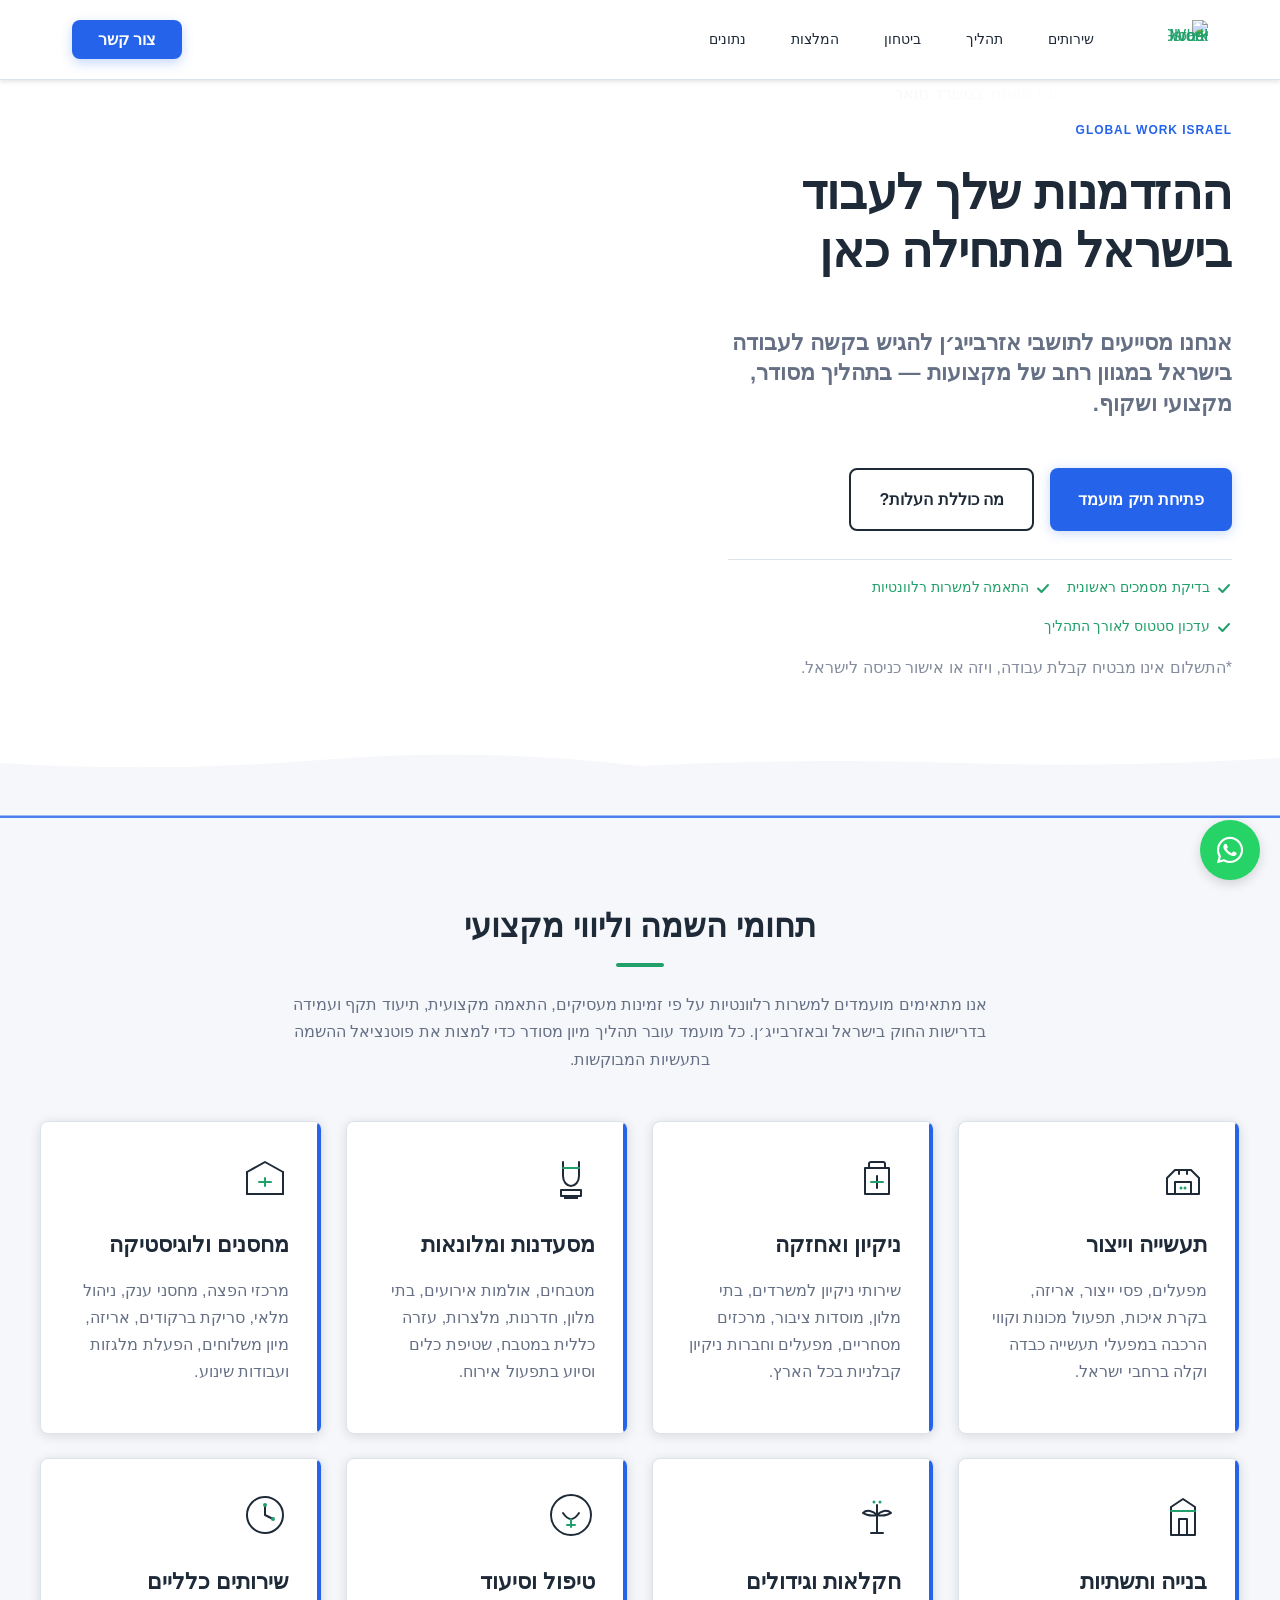
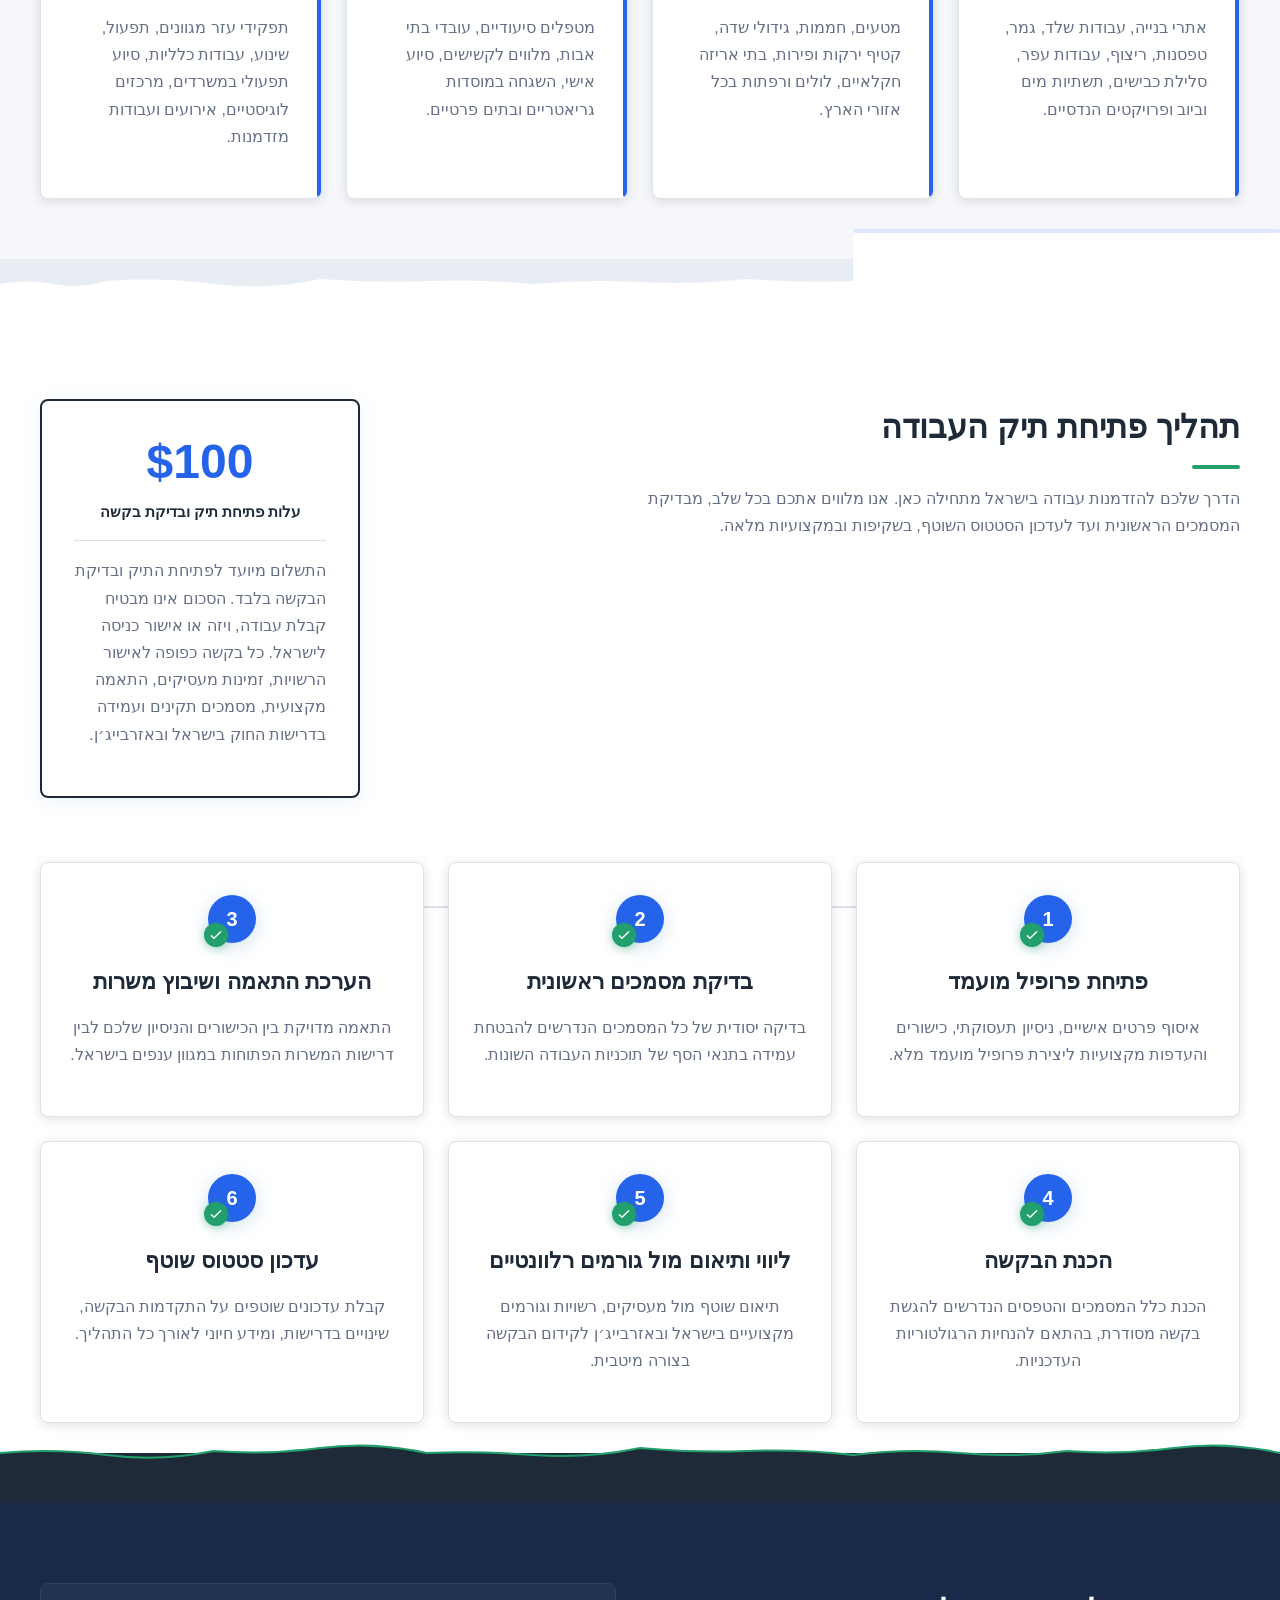
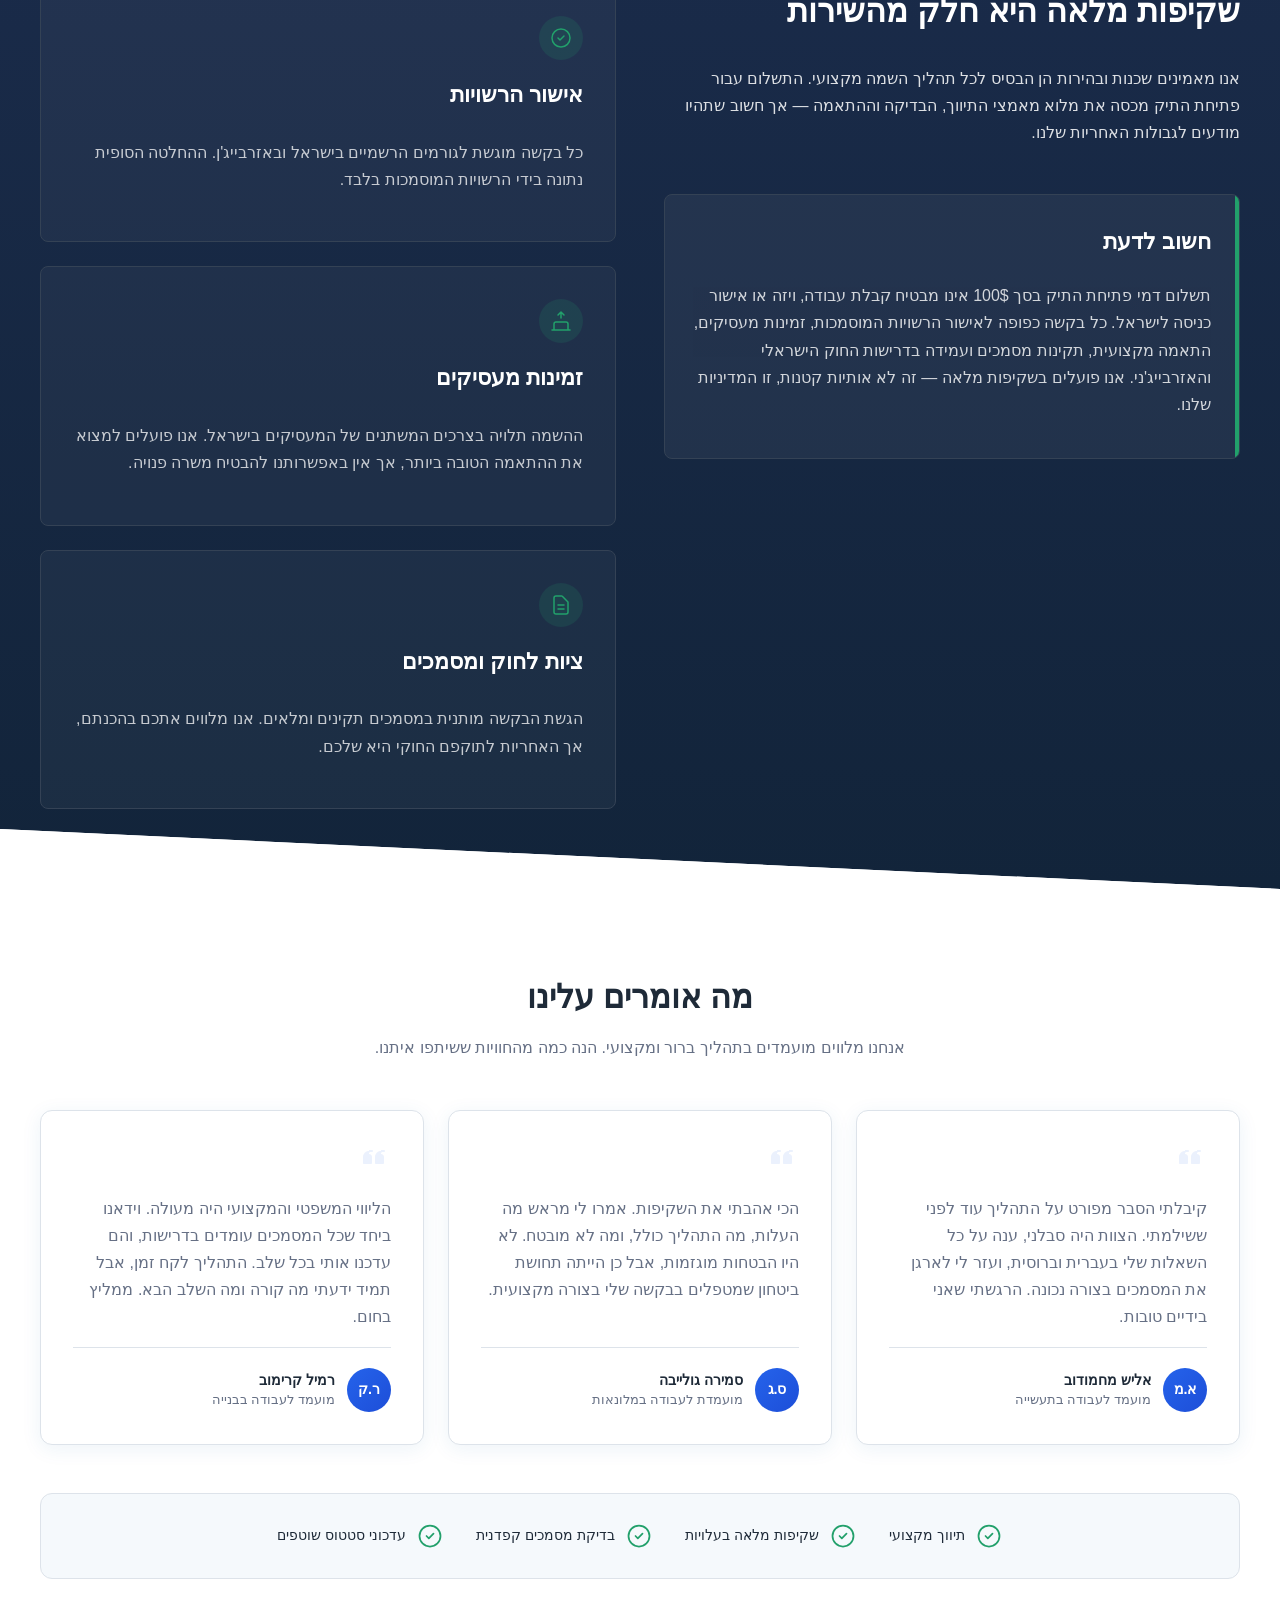
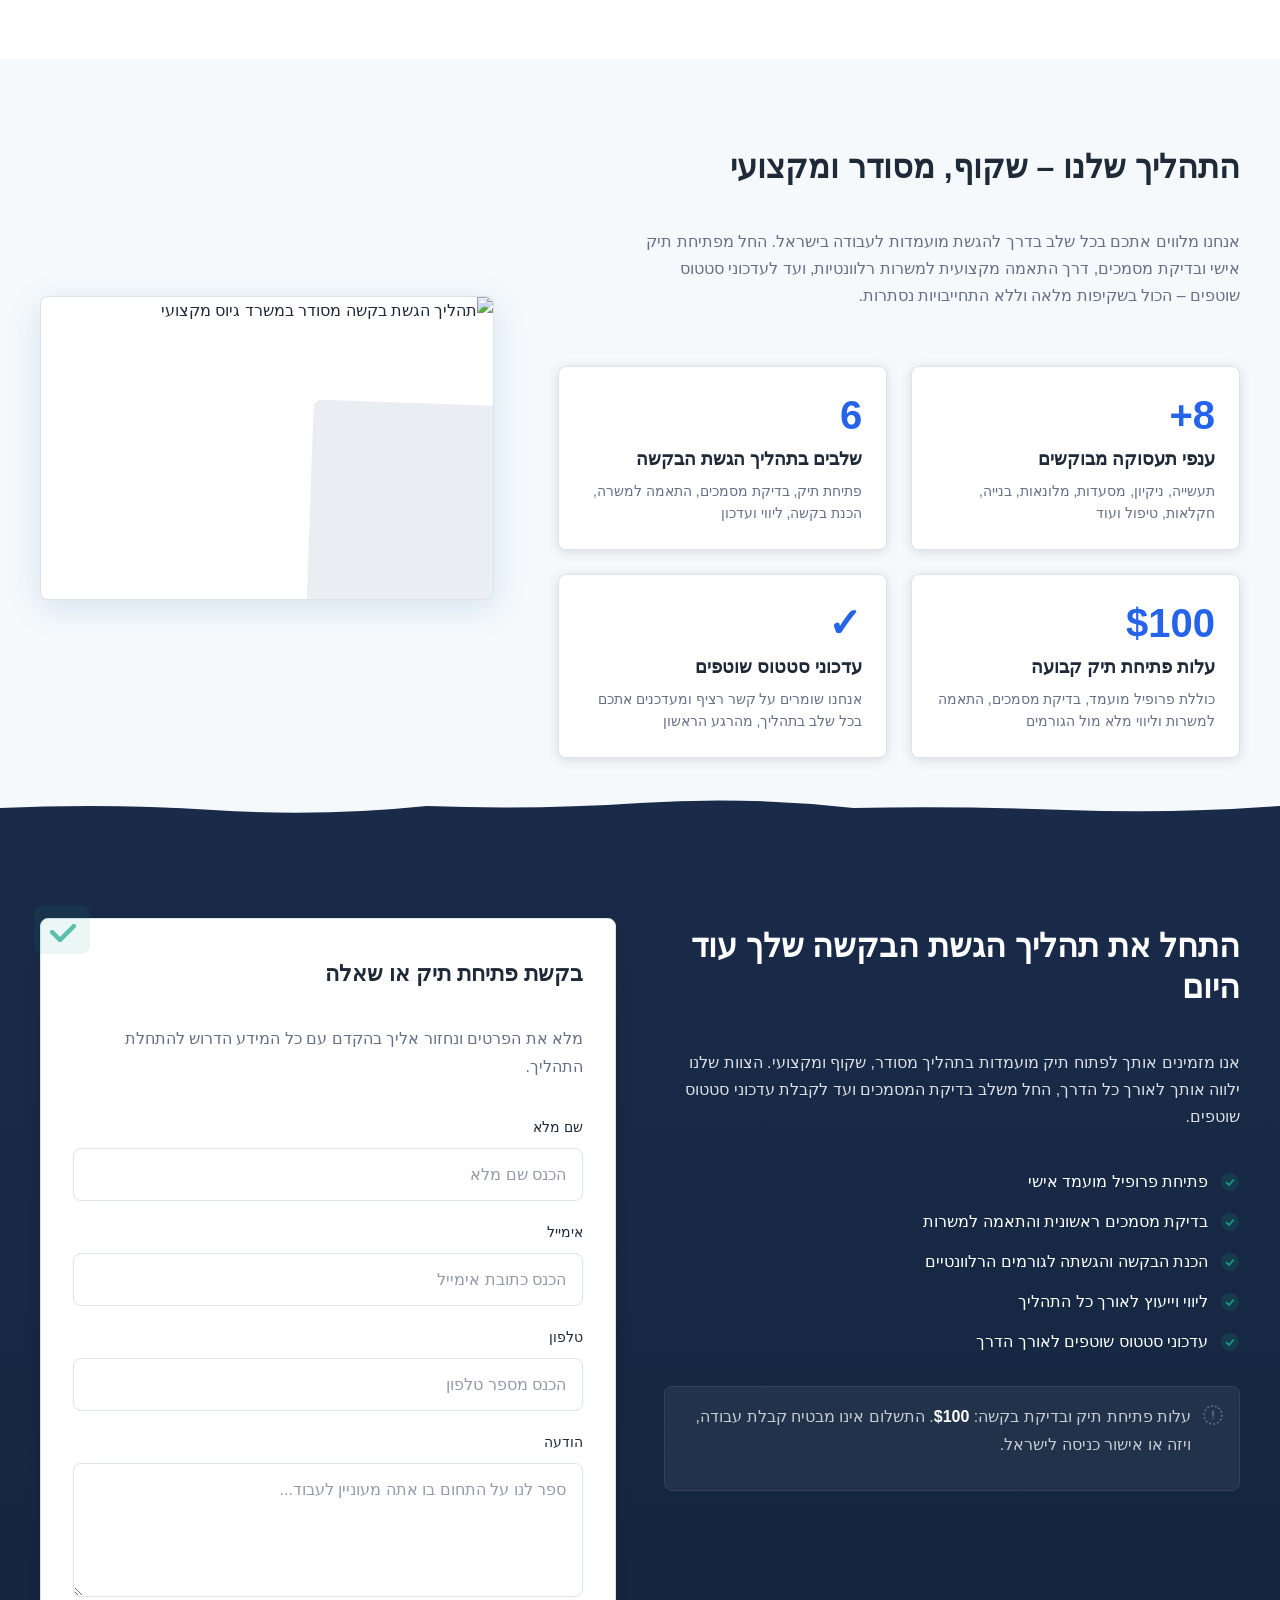
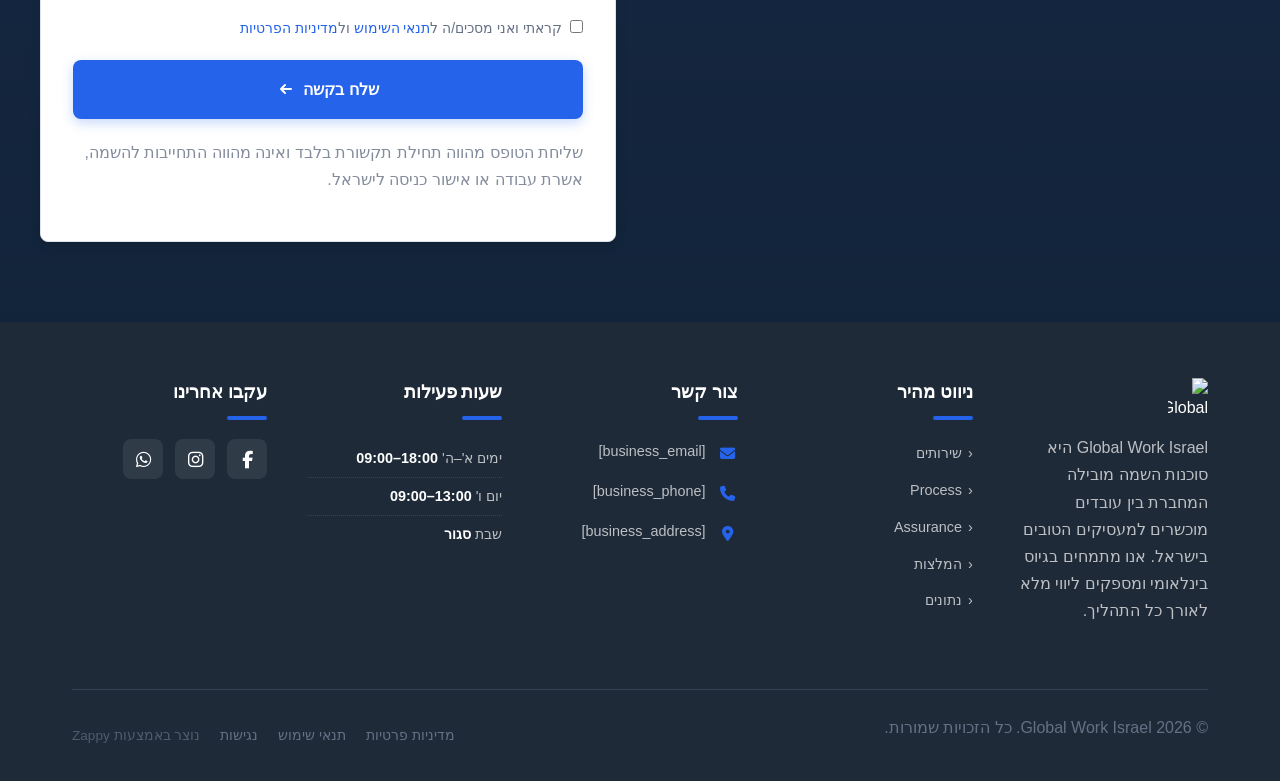
==== public/index.html @ 6b615a38 "Initial website commit" ====
<!doctype html><html dir="rtl" lang="he"><head><meta charset="UTF-8"><meta content="width=device-width,initial-scale=1" name="viewport"><meta content="index, follow" name="robots"><title>מצאו עבודה בישראל בקלות — Global Work Israel</title><meta content="סוכנות כוח אדם מקצועית לאזרחי אזרבייג'ן. התאמת משרות בתעשייה, ניקיון, בניין וסיעוד. שקיפות מלאה וליווי צמוד. דמי פתיחת תיק 100$ בלבד. התחילו עוד היום!" name="description"><meta content="סוכנויות תעסוקה לעבודה כללית, סוכנות כוח אדם זמני, חברות השמה לעובדים כלליים, הגשת מועמדות לעבודה בישראל, תיווך עבודה לאזרבייג'ן" name="keywords"><link href="/assets/favicon.ico" rel="icon" type="image/x-icon"><link href="/assets/favicon-16x16.png" rel="icon" type="image/png" sizes="16x16"><link href="/assets/favicon-32x32.png" rel="icon" type="image/png" sizes="32x32"><link href="/assets/favicon-48x48.png" rel="icon" type="image/png" sizes="48x48"><link href="/assets/favicon-192x192.png" rel="icon" type="image/png" sizes="192x192"><link href="/assets/favicon-512x512.png" rel="icon" type="image/png" sizes="512x512"><link href="/assets/apple-touch-icon.png" rel="apple-touch-icon"><script>!function(){"use strict";var t="4db1c656-168e-41d4-ab15-37f5e21668e4",e="https://api.zappy5.com/api/analytics/track",a=18e5,n=2592e6,o=!0,i=!0,r=!0;var s=function(){var e="zappy_visitor_"+t,a=null;try{if(a=localStorage.getItem(e)){var o=JSON.parse(a),i=Date.now();if(i-o.created<n)return o.lastSeen=i,localStorage.setItem(e,JSON.stringify(o)),o.id}}catch(t){console.warn("Zappy Analytics: LocalStorage not available")}var r="zv_"+Date.now()+"_"+Math.random().toString(36).substr(2,9);try{localStorage.setItem(e,JSON.stringify({id:r,created:Date.now(),lastSeen:Date.now()}))}catch(t){}return r}(),c=function(){var e="zappy_session_"+t,n=null;try{if(n=sessionStorage.getItem(e)){var o=JSON.parse(n),i=Date.now();if(i-o.timestamp<a)return o.timestamp=i,sessionStorage.setItem(e,JSON.stringify(o)),o.id}}catch(t){console.warn("Zappy Analytics: SessionStorage not available")}var r="zs_"+Date.now()+"_"+Math.random().toString(36).substr(2,9);try{sessionStorage.setItem(e,JSON.stringify({id:r,timestamp:Date.now()}))}catch(t){}return r}();function l(a,n){n=n||{};var o={website_id:t,event_type:a,page_path:window.location.pathname,referrer:document.referrer||"direct",visitor_id:s,session_id:c,metadata:n};if(navigator.sendBeacon){var i=new Blob([JSON.stringify(o)],{type:"application/json"});navigator.sendBeacon(e,i)}else fetch(e,{method:"POST",headers:{"Content-Type":"application/json"},body:JSON.stringify(o),keepalive:!0}).catch(function(t){console.warn("Zappy Analytics: Failed to track event",t)})}o&&l("pageview",{title:document.title,url:window.location.href}),i&&document.addEventListener("click",function(t){var e=t.target;if("BUTTON"===e.tagName||e.closest("button")){var a="BUTTON"===e.tagName?e:e.closest("button");l("click",{element:"button",text:a.textContent.trim().substring(0,100),id:a.id||null,class:a.className||null})}else if("A"===e.tagName||e.closest("a")){var n="A"===e.tagName?e:e.closest("a");l("navigation",{element:"link",text:n.textContent.trim().substring(0,100),href:n.href,external:n.hostname!==window.location.hostname})}},!0),r&&document.addEventListener("submit",function(t){var e=t.target;l("form_submit",{form_id:e.id||null,form_name:e.name||null,form_action:e.action||null,form_method:e.method||"GET"})},!0);var d=Date.now();window.addEventListener("beforeunload",function(){l("page_unload",{time_on_page:Math.floor((Date.now()-d)/1e3),page_path:window.location.pathname})}),window.zappyAnalytics={track:l,getVisitorId:function(){return s},getSessionId:function(){return c}}}()</script><meta content="מצאו עבודה בישראל בקלות — Global Work Israel" property="og:title"><meta content="סוכנות כוח אדם מקצועית לאזרחי אזרבייג'ן. התאמת משרות בתעשייה, ניקיון, בניין וסיעוד. שקיפות מלאה וליווי צמוד. דמי פתיחת תיק 100$ בלבד. התחילו עוד היום!" property="og:description"><meta content="summary_large_image" name="twitter:card"><meta content="מצאו עבודה בישראל בקלות — Global Work Israel" name="twitter:title"><meta content="סוכנות כוח אדם מקצועית לאזרחי אזרבייג'ן. התאמת משרות בתעשייה, ניקיון, בניין וסיעוד. שקיפות מלאה וליווי צמוד. דמי פתיחת תיק 100$ בלבד. התחילו עוד היום!" name="twitter:description"><meta content="website" property="og:type"><meta content="he_IL" property="og:locale"><style>.skip-link{position:absolute;top:0;left:0;transform:translateY(-200%);padding:12px 18px;background:var(--bg-dark,#1a1a1a);color:var(--text-light,#fff);font-weight:600;border-radius:0 0 8px 0;z-index:10000}.skip-link:focus{transform:none;outline:2px solid var(--ring,#fff);outline-offset:2px}:focus-visible{outline:2px solid var(--ring,currentColor);outline-offset:3px}</style><link href="/assets/favicon.ico" rel="icon" type="image/x-icon"><link href="/assets/favicon-16x16.png" rel="icon" type="image/png" sizes="16x16"><link href="/assets/favicon-32x32.png" rel="icon" type="image/png" sizes="32x32"><link href="/assets/favicon-48x48.png" rel="icon" type="image/png" sizes="48x48"><link href="/assets/favicon-192x192.png" rel="icon" type="image/png" sizes="192x192"><link href="/assets/favicon-512x512.png" rel="icon" type="image/png" sizes="512x512"><link href="/assets/apple-touch-icon.png" rel="apple-touch-icon"><link href="https://cdn.jsdelivr.net/npm/vanilla-cookieconsent@3/dist/cookieconsent.css" rel="stylesheet"><style id="zappy-critical-above-fold-css">html{box-sizing:border-box;-webkit-text-size-adjust:100%}*,::after,::before{box-sizing:inherit}body{margin:0;min-width:320px;overflow-x:clip}img,svg,video{max-width:100%;height:auto}main{display:block}.container{width:min(100% - 32px,1200px);margin-inline:auto}.navbar,header .navbar,header[role=banner],nav.navbar{position:relative;z-index:1000;width:100%}.nav-container,.navbar .container{display:flex;align-items:center;justify-content:space-between;min-height:64px}.logo,.logo-link img{display:block;width:35px;height:35px;object-fit:contain}#navMenu,.nav-menu{list-style:none}.fa,.fa-brands,.fa-regular,.fa-solid,.fab,.far,.fas{display:inline-block;min-width:1em;text-align:center}html:not(#zappy-noop) .navbar:has(.nav-ecommerce-icons)>.phone-header-btn,html:not(#zappy-noop)[data-zappy-site-type=ecommerce] .phone-header-btn{display:none!important;visibility:hidden!important;width:0!important;height:0!important;pointer-events:none!important}.hero-section,.index-hero-section,section[class*=hero]{position:relative;overflow:hidden;min-height:560px}.hero-bg-image,.hero-bg-wrapper,section[class*=hero] [class*=hero-bg]{position:absolute;inset:0;width:100%;height:100%}.hero-bg-image img,.hero-bg-wrapper img,section[class*=hero] [data-hero-bg],section[class*=hero] img[data-hero-background=true]{width:100%!important;height:100%!important;object-fit:cover!important;display:block}.hero-content,section[class*=hero] .container{position:relative;z-index:2}@media(max-width:768px){:root{--header-height:72px;--total-header-height:72px;--zappy-mobile-menu-top:72px}html[data-zappy-site-type=ecommerce] body{padding-top:var(--total-header-height,72px)}html[data-zappy-site-type=ecommerce] body>.navbar:not(.zappy-catalog-menu),html[data-zappy-site-type=ecommerce] body>nav.navbar{position:fixed!important;top:0;left:0;right:0;z-index:100000;width:100%;margin-bottom:0}.zappy-catalog-menu{position:fixed;top:var(--header-height,72px);left:0;right:0;z-index:99999}.nav-container,.navbar .container{min-height:60px}#navMenu,.nav-menu{max-width:100vw;overflow-x:hidden}.hero-section,.index-hero-section,section[class*=hero]{min-height:100svh}.hero-bg-image,.hero-bg-wrapper,.hero-scrim{min-height:100svh}}</style><link href="/styles.css" rel="preload" as="style"><link href="/styles.css" rel="stylesheet" media="print" onload='this.media="all"'><noscript><link href="/styles.css" rel="stylesheet"></noscript><script>window.ZAPPY_WEBSITE_ID="4db1c656-168e-41d4-ab15-37f5e21668e4",window.ZAPPY_API_BASE="https://api.zappy5.com"</script><link href="/assets/site-index-hero-image-1.webp" rel="preload" as="image" fetchpriority="high"><style id="zappy-dropdown-submenu-styles">#navMenu li:has(.sub-menu),.nav-menu li:has(.sub-menu),.navbar li:has(.sub-menu),nav li:has(.sub-menu){position:relative}#navMenu .sub-menu,.nav-menu .sub-menu,.navbar .sub-menu,nav .sub-menu{display:block!important;position:absolute!important;top:100%;left:0;min-width:220px;border-radius:8px;box-shadow:0 8px 25px rgba(0,0,0,.15);padding:8px 0;opacity:0;visibility:hidden;transform:translateY(10px);transition:all .3s ease;z-index:1000;list-style:none;pointer-events:none}#navMenu li:hover>.sub-menu,.nav-menu li:hover>.sub-menu,.navbar li:hover>.sub-menu,nav li:hover>.sub-menu{opacity:1!important;visibility:visible!important;transform:translateY(0)!important;pointer-events:auto!important}.sub-menu li{list-style:none;margin:0;padding:0}.sub-menu a{display:block!important;padding:10px 16px!important;color:var(--text-dark,#333)!important;font-weight:500;text-decoration:none;white-space:nowrap;transition:background-color .2s}.sub-menu .zappy-nav-child>a{padding-left:28px!important;font-size:.9em!important;opacity:.85!important}[dir=rtl] .sub-menu .zappy-nav-child>a,html[lang=ar] .sub-menu .zappy-nav-child>a,html[lang=he] .sub-menu .zappy-nav-child>a{padding-left:10px!important;padding-right:28px!important}.sub-menu .zappy-nav-parent>a{font-weight:600!important}.sub-menu a:hover{background-color:#f5f5f5}[dir=rtl] .nav-menu .sub-menu,[dir=rtl] .navbar .sub-menu,[dir=rtl] nav .sub-menu,html[lang=ar] .nav-menu .sub-menu,html[lang=ar] .navbar .sub-menu,html[lang=ar] nav .sub-menu,html[lang=he] .nav-menu .sub-menu,html[lang=he] .navbar .sub-menu,html[lang=he] nav .sub-menu{left:auto!important;right:0!important}.sub-menu:empty,.sub-menu:not(:has(li)):not(:has(> a)),.sub-menu:not(:has(li:not(.zappy-hidden-menu-item))):not(:has(> a)){display:none!important;opacity:0!important;visibility:hidden!important;pointer-events:none!important}li:has(.menu-group-title):hover>.sub-menu{opacity:1!important;visibility:visible!important;transform:translateY(0)!important;pointer-events:auto!important}#navMenu>li>.menu-group-title,.nav-menu>li>.menu-group-title{display:inline-block;padding:.5rem 1rem;cursor:default;user-select:none}@media (max-width:768px){#navMenu .sub-menu,.nav-menu .sub-menu,.navbar .sub-menu,nav .sub-menu{position:static!important;transform:none!important;box-shadow:none!important;background:0 0!important;max-height:0;overflow:hidden;opacity:0;visibility:hidden;transition:max-height .3s ease,opacity .3s ease;padding:0!important;border-radius:0!important}#navMenu .sub-menu.mobile-expanded,.nav-menu .sub-menu.mobile-expanded,.navbar .sub-menu.mobile-expanded{max-height:none!important;overflow-y:visible!important;opacity:1!important;visibility:visible!important;padding:8px 0 8px 16px!important}[dir=rtl] .sub-menu.mobile-expanded,html[lang=he] .sub-menu.mobile-expanded{padding:8px 16px 8px 0!important}#navMenu li:hover>.sub-menu,.nav-menu li:hover>.sub-menu,.navbar li:hover>.sub-menu,nav li:hover>.sub-menu{opacity:0;visibility:hidden;pointer-events:none}#navMenu li>.sub-menu.mobile-expanded,.nav-menu li>.sub-menu.mobile-expanded,.navbar li>.sub-menu.mobile-expanded,nav li>.sub-menu.mobile-expanded{opacity:1!important;visibility:visible!important;pointer-events:auto!important}#navMenu li:has(.sub-menu),.nav-menu li:has(.sub-menu),.navbar li:has(.sub-menu),nav li:has(.sub-menu){display:flex!important;flex-wrap:wrap!important;align-items:center!important;position:relative!important;min-height:44px!important}#navMenu li:has(.sub-menu)>a,.nav-menu li:has(.sub-menu)>a,.navbar li:has(.sub-menu)>a,nav li:has(.sub-menu)>a{flex:1!important;min-width:0!important}#navMenu li:has(.sub-menu)>.menu-group-title,.nav-menu li:has(.sub-menu)>.menu-group-title,.navbar li:has(.sub-menu)>.menu-group-title,nav li:has(.sub-menu)>.menu-group-title{flex:1!important;min-width:0!important;padding:0!important;line-height:inherit!important}#navMenu li:has(.sub-menu)>.sub-menu,.nav-menu li:has(.sub-menu)>.sub-menu,.navbar li:has(.sub-menu)>.sub-menu,nav li:has(.sub-menu)>.sub-menu{flex-basis:100%!important;width:100%!important}#navMenu li:has(.sub-menu)>a [class*=arrow],#navMenu li:has(.sub-menu)>a [class*=chevron],.nav-menu li:has(.sub-menu)>a .fa-angle-down,.nav-menu li:has(.sub-menu)>a .fa-chevron-down,.nav-menu li:has(.sub-menu)>a [class*=arrow],.nav-menu li:has(.sub-menu)>a [class*=chevron],nav li:has(.sub-menu)>a [class*=arrow],nav li:has(.sub-menu)>a [class*=chevron]{display:none!important;visibility:hidden!important}.mobile-submenu-toggle{display:flex!important;align-items:center!important;justify-content:center!important;width:44px!important;height:auto!important;background:0 0!important;border:none!important;cursor:pointer!important;color:var(--text-dark)!important;position:static!important;flex-shrink:0!important;align-self:stretch!important;z-index:2!important;padding:0!important;margin:0!important}.mobile-submenu-toggle::after{content:''!important;width:0!important;height:0!important;border-left:6px solid transparent!important;border-right:6px solid transparent!important;border-top:7px solid currentColor!important;transition:transform .3s ease!important}.mobile-submenu-toggle.expanded::after{transform:rotate(180deg)!important}.sub-menu a{padding:10px 0!important;display:block!important;color:var(--text-dark)!important;white-space:normal!important}.sub-menu .zappy-nav-child>a{padding-left:28px!important;font-size:.9em!important;opacity:.85!important}[dir=rtl] .sub-menu .zappy-nav-child>a,html[lang=ar] .sub-menu .zappy-nav-child>a,html[lang=he] .sub-menu .zappy-nav-child>a{padding-left:0!important;padding-right:28px!important}.sub-menu .zappy-nav-parent>a{font-weight:600!important}#navMenu.active,.nav-menu.active{max-width:100vw!important;overflow-x:hidden!important;box-sizing:border-box!important}.navbar .sub-menu li a,.zappy-products-dropdown .sub-menu a,nav.navbar .sub-menu li a{color:var(--text-dark)!important}}@media (min-width:769px){.mobile-submenu-toggle{display:none!important}}</style><style id="zappy-widget-visibility">html[dir=rtl] .whatsapp-float{right:20px!important;left:auto!important}html:not([dir]) .whatsapp-float,html[dir=ltr] .whatsapp-float{left:20px!important;right:auto!important}html[dir=rtl] #mic-access-tool-general-button,html[dir=rtl] #mic-init-access-tool #mic-access-tool-general-button,html[dir=rtl] #mic-init-access-tool .mic-access-tool-general-button,html[dir=rtl] ._access-icon,html[dir=rtl] .mic-access-tool-general-button{left:20px!important;right:auto!important}html:not([dir]) #mic-access-tool-general-button,html:not([dir]) #mic-init-access-tool #mic-access-tool-general-button,html:not([dir]) #mic-init-access-tool .mic-access-tool-general-button,html:not([dir]) ._access-icon,html:not([dir]) .mic-access-tool-general-button,html[dir=ltr] #mic-access-tool-general-button,html[dir=ltr] #mic-init-access-tool #mic-access-tool-general-button,html[dir=ltr] #mic-init-access-tool .mic-access-tool-general-button,html[dir=ltr] ._access-icon,html[dir=ltr] .mic-access-tool-general-button{right:20px!important;left:auto!important}@media (max-width:768px){.whatsapp-float{display:flex!important}}@media (min-width:769px){.whatsapp-float{display:flex!important}}@media (max-width:768px){#mic-access-tool-general-button,#mic-init-access-tool #mic-access-tool-general-button,#mic-init-access-tool .mic-access-tool-general-button,._access-icon,.mic-access-tool-general-button{display:flex!important;visibility:visible!important;opacity:1!important;pointer-events:auto!important}#mic-access-tool-box.opened-mic-access-tool,#mic-init-access-tool #mic-access-tool-box.opened-mic-access-tool,.mic-access-tool-box.opened-mic-access-tool{visibility:visible!important;opacity:1!important;pointer-events:auto!important}}@media (min-width:769px){#mic-access-tool-general-button,#mic-init-access-tool #mic-access-tool-general-button,#mic-init-access-tool .mic-access-tool-general-button,._access-icon,.mic-access-tool-general-button{display:flex!important;visibility:visible!important;opacity:1!important;pointer-events:auto!important}#mic-access-tool-box.opened-mic-access-tool,#mic-init-access-tool #mic-access-tool-box.opened-mic-access-tool,.mic-access-tool-box.opened-mic-access-tool{visibility:visible!important;opacity:1!important;pointer-events:auto!important}}</style></head><body><a href="#main" class="skip-link">דלג לתוכן הראשי</a><nav class="navbar" dir="rtl"><button class="mobile-toggle" aria-label="Menu" id="mobileToggle"><svg viewBox="0 0 24 24" fill="none" height="24" width="24" class="hamburger-icon" style="display:block !important"><path d="M3 12h18M3 6h18M3 18h18" stroke="currentColor" stroke-width="2" stroke-linecap="round"></path></svg> <svg viewBox="0 0 24 24" fill="none" height="24" width="24" class="close-icon" style="display:none !important"><path d="M18 6L6 18M6 6l12 12" stroke="currentColor" stroke-width="2" stroke-linecap="round"></path></svg></button> <button class="phone-header-btn" aria-label="Call" data-phone="[business_phone]"><svg viewBox="0 0 24 24" fill="currentColor" height="20" width="20"><path d="M22 16.92v3a2 2 0 0 1-2.18 2 19.79 19.79 0 0 1-8.63-3.07 19.5 19.5 0 0 1-6-6 19.79 19.79 0 0 1-3.07-8.67A2 2 0 0 1 4.11 2h3a2 2 0 0 1 2 1.72 12.84 12.84 0 0 0 .7 2.81 2 2 0 0 1-.45 2.11L8.09 9.91a16 16 0 0 0 6 6l1.27-1.27a2 2 0 0 1 2.11-.45 12.84 12.84 0 0 0 2.81.7A2 2 0 0 1 22 16.92z"></path></svg></button><div class="nav-container"><div class="nav-right-group"><div class="nav-brand"><a href="/" class="logo-link"><img alt="Global Work Israel" class="logo" decoding="async" height="35" src="/assets/site-----image-1.webp" width="35"></a></div><ul class="nav-menu" id="navMenu"><li><a href="#services">שירותים</a></li><li><a href="#process">תהליך</a></li><li><a href="#assurance">ביטחון</a></li><li><a href="#testimonials">המלצות</a></li><li><a href="#stats">נתונים</a></li><li class="mobile-contact-link nav-cta-mobile-item"><a href="#cta" class="nav-cta-btn">צור קשר</a></li></ul></div><div class="nav-cta-container"><a href="#cta" class="nav-cta-btn">צור קשר</a></div></div></nav><script>window.addEventListener("load",function(){const e=document.querySelector(".navbar, nav, header");if(!e)return void console.log("[Navbar] Navbar element not found");let t=document.getElementById("mobileToggle")||document.querySelector(".mobile-toggle")||document.querySelector(".hamburger")||document.querySelector(".hamburger-menu")||document.querySelector(".menu-toggle")||document.querySelector(".burger-menu")||document.querySelector('[aria-label="Menu"]')||document.querySelector('[aria-label="תפריט"]');const o=document.querySelector(".phone-header-btn"),n=window.getComputedStyle(e);let r=n.backgroundColor;if(console.log("[Navbar] Initial navbar background:",r),"transparent"===r||"rgba(0, 0, 0, 0)"===r||r.startsWith("rgba")&&r.includes(", 0)")){const e=n.backgroundImage;if(e&&"none"!==e)console.log("[Navbar] Navbar has background image/gradient, using dark text"),r="rgb(240, 240, 240)";else{const e=window.getComputedStyle(document.body).backgroundColor;console.log("[Navbar] Navbar transparent, using body background:",e),r=e}}const a=r.match(/\d+/g);if(a&&a.length>=3){const e=(.299*parseInt(a[0])+.587*parseInt(a[1])+.114*parseInt(a[2]))/255;console.log("[Navbar] Mobile button colors preserved from Claude CSS (luminance:",e.toFixed(2)+")");const n=document.createElement("style");n.id="zappy-mobile-nav-fix";document.documentElement.lang;document.documentElement.dir,n.textContent='\n        /* Hide mobile buttons on desktop, show only on mobile */\n        @media (min-width: 769px) {\n          .mobile-toggle,\n          .phone-header-btn {\n            display: none !important;\n          }\n        }\n        \n        /* Show and position mobile buttons correctly on mobile */\n        @media (max-width: 768px) {\n          .navbar,\n          nav.navbar {\n            min-height: 70px !important;\n          }\n\n          .mobile-toggle,\n          .phone-header-btn {\n            position: absolute !important;\n            top: 0 !important;\n            bottom: 0 !important;\n            margin-top: auto !important;\n            margin-bottom: auto !important;\n            transform: none !important;\n            z-index: 1001 !important;\n            display: flex !important;\n            align-items: center !important;\n            justify-content: center !important;\n            width: 36px !important;\n            height: 36px !important;\n            border-radius: 50% !important;\n            border: none !important;\n            cursor: pointer !important;\n            padding: 6px !important;\n            background: none !important;\n            color: var(--nav-text, var(--text-dark)) !important;\n            touch-action: manipulation !important;\n            -webkit-tap-highlight-color: transparent !important;\n          }\n\n          html[data-zappy-site-type="ecommerce"] .phone-header-btn,\n          body[data-zappy-site-type="ecommerce"] .phone-header-btn,\n          html[data-zappy-site-type="ecommerce"] header .phone-header-btn,\n          html[data-zappy-site-type="ecommerce"] nav .phone-header-btn {\n            display: none !important;\n            visibility: hidden !important;\n            width: 0 !important;\n            height: 0 !important;\n            min-width: 0 !important;\n            overflow: hidden !important;\n          }\n          \n          /* LTR positioning (default): hamburger LEFT, phone RIGHT */\n          html:not([dir="rtl"]):not([lang="he"]):not([lang="ar"]) .mobile-toggle,\n          html[dir="ltr"] .mobile-toggle {\n            left: 12px !important;\n            right: auto !important;\n          }\n          html:not([dir="rtl"]):not([lang="he"]):not([lang="ar"]) .phone-header-btn,\n          html[dir="ltr"] .phone-header-btn {\n            right: 12px !important;\n            left: auto !important;\n          }\n          \n          /* RTL positioning: hamburger RIGHT, phone LEFT */\n          html[dir="rtl"] .mobile-toggle,\n          html[lang="he"] .mobile-toggle,\n          html[lang="ar"] .mobile-toggle {\n            right: 12px !important;\n            left: auto !important;\n          }\n          html[dir="rtl"] .phone-header-btn,\n          html[lang="he"] .phone-header-btn,\n          html[lang="ar"] .phone-header-btn {\n            left: 12px !important;\n            right: auto !important;\n          }\n          \n          /* CRITICAL: Ensure nav-container has min-height on mobile */\n          /* All children are positioned absolutely/fixed on mobile, so height:auto collapses to 0 */\n          .nav-container {\n            min-height: 70px !important;\n            position: relative !important;\n          }\n          \n          /* Ensure SVG icons are properly sized and inherit color */\n          .mobile-toggle svg,\n          .phone-header-btn svg {\n            width: 24px !important;\n            height: 24px !important;\n            /* Don\'t force display - let JavaScript control hamburger/close toggle */\n          }\n          \n          /* Reset nav-cta-container on mobile - remove desktop box-shadow/padding */\n          /* that creates a visible ghost box when CTA button is hidden */\n          .nav-cta-container {\n            box-shadow: none !important;\n            padding: 0 !important;\n          }\n          \n          /* Hide nav-cta-container entirely on mobile when there\'s no lang-switcher */\n          /* (only the CTA button is inside, and it\'s hidden on mobile) */\n          .nav-cta-container:not(:has(.lang-switcher)) {\n            display: none !important;\n          }\n          \n          /* CRITICAL: Prevent hero image fade gradient from bleeding over headline text */\n          /* The .image-fade-gradient has bottom: -30px (extends below parent) */\n          /* On mobile stacked layout, this overlaps the h1 text below the image */\n          .hero-image-column {\n            overflow: hidden !important;\n          }\n          .image-fade-gradient {\n            bottom: 0 !important;\n          }\n          \n          /* Hide desktop language switcher on mobile - hamburger menu handles it */\n          /* High specificity to override stored CSS */\n          .lang-switcher,\n          .nav-cta-container .lang-switcher,\n          .nav-container .lang-switcher,\n          .navbar .lang-switcher,\n          .navbar .nav-cta-container .lang-switcher {\n            display: none !important;\n          }\n        }\n      ';const r=document.getElementById("zappy-mobile-nav-fix");r&&r.remove(),document.head.appendChild(n),console.log("[Navbar] Critical CSS injected for mobile nav positioning");const i=window.innerWidth<=768;if(t){const e=t.querySelector(".hamburger-icon"),o=t.querySelector(".close-icon");e&&(e.style.setProperty("width","24px","important"),e.style.setProperty("height","24px","important"),e.style.setProperty("display","block","important")),o&&(o.style.setProperty("width","24px","important"),o.style.setProperty("height","24px","important"),o.style.setProperty("display","none","important")),i?(t.style.setProperty("position","absolute","important"),t.style.setProperty("top","0","important"),t.style.setProperty("bottom","0","important"),t.style.setProperty("margin-top","auto","important"),t.style.setProperty("margin-bottom","auto","important"),t.style.setProperty("transform","none","important"),t.style.setProperty("z-index","1001","important"),t.style.removeProperty("left"),t.style.removeProperty("right"),console.log("[Navbar] Mobile toggle positioning applied (mobile viewport)")):(t.style.removeProperty("position"),t.style.removeProperty("top"),t.style.removeProperty("transform"),t.style.removeProperty("z-index"),t.style.removeProperty("left"),t.style.removeProperty("right"),console.log("[Navbar] Desktop viewport - cleared mobile toggle inline positioning"))}if(o){const e=o.querySelector("svg");e&&(e.style.width="24px",e.style.height="24px",e.setAttribute("width","24"),e.setAttribute("height","24")),i?(o.style.setProperty("position","absolute","important"),o.style.setProperty("top","0","important"),o.style.setProperty("bottom","0","important"),o.style.setProperty("margin-top","auto","important"),o.style.setProperty("margin-bottom","auto","important"),o.style.setProperty("transform","none","important"),o.style.setProperty("z-index","1001","important"),o.style.removeProperty("left"),o.style.removeProperty("right"),console.log("[Navbar] Phone button positioning applied (mobile viewport)")):(o.style.removeProperty("position"),o.style.removeProperty("top"),o.style.removeProperty("transform"),o.style.removeProperty("z-index"),o.style.removeProperty("left"),o.style.removeProperty("right"),console.log("[Navbar] Desktop viewport - cleared phone button inline positioning"))}}else console.log("[Navbar] Could not parse background color:",r);t=document.getElementById("mobileToggle")||document.querySelector(".mobile-toggle")||document.querySelector(".hamburger")||document.querySelector(".hamburger-menu")||document.querySelector(".menu-toggle")||document.querySelector(".burger-menu")||document.querySelector('[aria-label="Menu"]')||document.querySelector('[aria-label="תפריט"]');const i=document.getElementById("navMenu")||document.querySelector(".nav-menu")||document.querySelector(".nav-links")||document.querySelector("nav ul:not(.submenu)");if(!t||!i)return void console.log("[Navbar] Mobile toggle or menu not found:",{toggle:!!t,menu:!!i});i.id||(i.id="navMenu"),console.log("[Navbar] Initializing mobile menu...");const l=t.cloneNode(!0);t.parentNode.replaceChild(l,t);var s=0;function p(e){var t=Date.now();t-s<300||(s=t,function(e){e.preventDefault(),e.stopPropagation();const t=l.querySelector(".hamburger-icon"),o=l.querySelector(".close-icon");i.classList.contains("active")?(i.classList.remove("active"),t&&t.style.setProperty("display","block","important"),o&&o.style.setProperty("display","none","important"),document.body.style.overflow="",document.body.classList.remove("menu-open"),console.log("[Navbar] Menu closed")):(i.classList.add("active"),t&&t.style.setProperty("display","none","important"),o&&o.style.setProperty("display","block","important"),document.body.style.overflow="hidden",document.body.classList.add("menu-open"),console.log("[Navbar] Menu opened"))}(e))}l.addEventListener("click",p),l.addEventListener("touchend",p),document.addEventListener("keydown",function(e){if(("Escape"===e.key||"Esc"===e.key)&&i.classList.contains("active")){const e=l.querySelector(".hamburger-icon"),t=l.querySelector(".close-icon");i.classList.remove("active"),e&&e.style.setProperty("display","block","important"),t&&t.style.setProperty("display","none","important"),document.body.style.overflow="",document.body.classList.remove("menu-open"),console.log("[Navbar] Menu closed (Escape)")}}),i.querySelectorAll("a").forEach(function(e){e.addEventListener("click",function(){if("#"===this.getAttribute("href"))return;const e=l.querySelector(".hamburger-icon"),t=l.querySelector(".close-icon");i.classList.remove("active"),e&&e.style.setProperty("display","block","important"),t&&t.style.setProperty("display","none","important"),document.body.style.overflow="",document.body.classList.remove("menu-open"),console.log("[Navbar] Menu closed (link clicked)")})});var m=i.querySelectorAll(".dropdown-toggle");m.forEach(function(e){e.addEventListener("click",function(e){e.preventDefault(),e.stopPropagation();var t=this.closest(".nav-dropdown");t&&(t.parentNode.querySelectorAll(".nav-dropdown.open").forEach(function(e){e!==t&&e.classList.remove("open")}),t.classList.toggle("open"),console.log("[Navbar] Dropdown toggled:",t.classList.contains("open")?"open":"closed"))})}),document.addEventListener("click",function(e){e.target.closest(".nav-dropdown")||document.querySelectorAll(".nav-dropdown.open").forEach(function(e){e.classList.remove("open")})}),console.log("[Navbar] Dropdown handlers initialized for "+m.length+" dropdowns"),o&&o.addEventListener("click",function(){const e=document.querySelectorAll('a[href^="tel:"]'),t=e.length>0?e[0].getAttribute("href").replace("tel:",""):"[business_phone]";window.location.href="tel:"+t,console.log("[Navbar] Phone button clicked")}),console.log("[Navbar] Mobile menu initialized successfully")})</script><main id="main"><section class="index-hero-section" data-band-index="0" data-layout-spec="בית-hero" id="hero" data-hero-treatment="fade-bleed" data-hero-type="fullscreen-scrim" style="--hero-fade-color:var(--bg-light)"><img alt="יועץ גיוס מקצועי בוחן מסמכים עם מועמד במשרד מואר" class="hero-fade-img" decoding="async" height="900" src="/assets/site-index-hero-image-1.webp" width="1400" data-context="Professional recruitment consultant in a bright modern office reviewing documents with an Azerbaijani applicant. The subjects are positioned on the right side of the frame, leaving the left side as a clean office environment with subtle blurred background. Natural lighting, professional attire, calm and trustworthy atmosphere." data-placeholder="index-hero-image-1" fetchpriority="high" loading="eager" data-hero-bg="true"><div class="hero-fade-content"><span class="hero-eyebrow">Global Work Israel</span><h1 class="display-xl">ההזדמנות שלך לעבוד בישראל מתחילה כאן</h1><h3 class="hero-subtitle">אנחנו מסייעים לתושבי אזרבייג׳ן להגיש בקשה לעבודה בישראל במגוון רחב של מקצועות — בתהליך מסודר, מקצועי ושקוף.</h3><div class="hero-cta-row"><a href="#contact" class="btn-primary hero-btn">פתיחת תיק מועמד</a> <a href="#process" class="hero-btn btn-secondary">מה כוללת העלות?</a></div><div class="hero-trust-note"><div class="trust-item"><svg viewBox="0 0 16 16" xmlns="http://www.w3.org/2000/svg" fill="none" data-element-type="icon" data-icon-type="svg" height="16" width="16" class="trust-check"><path d="M3 8.5L6.5 12L13 5" stroke="currentColor" stroke-width="2" stroke-linecap="round" stroke-linejoin="round"></path></svg> <span>בדיקת מסמכים ראשונית</span></div><div class="trust-item"><svg viewBox="0 0 16 16" xmlns="http://www.w3.org/2000/svg" fill="none" data-element-type="icon" data-icon-type="svg" height="16" width="16" class="trust-check"><path d="M3 8.5L6.5 12L13 5" stroke="currentColor" stroke-width="2" stroke-linecap="round" stroke-linejoin="round"></path></svg> <span>התאמה למשרות רלוונטיות</span></div><div class="trust-item"><svg viewBox="0 0 16 16" xmlns="http://www.w3.org/2000/svg" fill="none" data-element-type="icon" data-icon-type="svg" height="16" width="16" class="trust-check"><path d="M3 8.5L6.5 12L13 5" stroke="currentColor" stroke-width="2" stroke-linecap="round" stroke-linejoin="round"></path></svg> <span>עדכון סטטוס לאורך התהליך</span></div><p class="trust-disclaimer">*התשלום אינו מבטיח קבלת עבודה, ויזה או אישור כניסה לישראל.</p></div></div><div class="hero-divider-wrapper" aria-hidden="true" data-no-icon-edit="true"><svg viewBox="0 0 1200 80" xmlns="http://www.w3.org/2000/svg" preserveAspectRatio="none"><defs><linearGradient id="hero-divider-grad" x1="0%" x2="0%" y1="0%" y2="100%"><stop offset="0%" stop-color="#FFFFFF" stop-opacity="0"></stop><stop offset="100%" stop-color="#F5F9FC" stop-opacity="1"></stop></linearGradient></defs><path d="M0,80 L0,25 Q150,35 300,22 T600,28 Q750,20 900,25 T1200,20 L1200,80 Z" fill="#F5F7FA"></path><line stroke="var(--primary)" stroke-width="3" x1="0" x2="1200" y1="79" y2="79" opacity="0.8"></line></svg></div></section><section class="index-services-section" data-band-index="1" data-layout-spec="בית-services" id="services"><div class="index-services-section__container"><div class="index-services-section__intro"><h2 class="index-services-section__title">תחומי השמה וליווי מקצועי</h2><div class="index-services-section__title-accent" aria-hidden="true"></div><p class="index-services-section__subtitle">אנו מתאימים מועמדים למשרות רלוונטיות על פי זמינות מעסיקים, התאמה מקצועית, תיעוד תקף ועמידה בדרישות החוק בישראל ובאזרבייג׳ן. כל מועמד עובר תהליך מיון מסודר כדי למצות את פוטנציאל ההשמה בתעשיות המבוקשות.</p></div><div class="index-services-section__grid"><div class="index-services-section__card"><div class="index-services-section__card-accent" aria-hidden="true"></div><div class="index-services-section__card-icon"><svg viewBox="0 0 48 48" xmlns="http://www.w3.org/2000/svg" fill="none" data-element-type="icon" data-icon-type="svg"><path d="M8 40V24L16 16H32L40 24V40H8Z" stroke="currentColor" stroke-width="2" stroke-linecap="round" stroke-linejoin="round"></path><path d="M16 40V28H32V40" stroke="currentColor" stroke-width="2" stroke-linecap="round" stroke-linejoin="round"></path><path d="M20 20V16H28V20" stroke="currentColor" stroke-width="2" stroke-linecap="round" stroke-linejoin="round"></path><circle cx="22" cy="34" r="1.5" fill="var(--accent)"></circle><circle cx="26" cy="34" r="1.5" fill="var(--accent)"></circle></svg></div><h3 class="index-services-section__card-title">תעשייה וייצור</h3><p class="index-services-section__card-text">מפעלים, פסי ייצור, אריזה, בקרת איכות, תפעול מכונות וקווי הרכבה במפעלי תעשייה כבדה וקלה ברחבי ישראל.</p></div><div class="index-services-section__card"><div class="index-services-section__card-accent" aria-hidden="true"></div><div class="index-services-section__card-icon"><svg viewBox="0 0 48 48" xmlns="http://www.w3.org/2000/svg" fill="none" data-element-type="icon" data-icon-type="svg"><path d="M12 14H36V40H12V14Z" stroke="currentColor" stroke-width="2" stroke-linecap="round" stroke-linejoin="round"></path><path d="M16 14V10C16 8.9 16.9 8 18 8H30C31.1 8 32 8.9 32 10V14" stroke="currentColor" stroke-width="2" stroke-linecap="round" stroke-linejoin="round"></path><path d="M24 22V34" stroke="currentColor" stroke-width="2" stroke-linecap="round"></path><path d="M18 28H30" stroke="var(--accent)" stroke-width="2" stroke-linecap="round"></path></svg></div><h3 class="index-services-section__card-title">ניקיון ואחזקה</h3><p class="index-services-section__card-text">שירותי ניקיון למשרדים, בתי מלון, מוסדות ציבור, מרכזים מסחריים, מפעלים וחברות ניקיון קבלניות בכל הארץ.</p></div><div class="index-services-section__card"><div class="index-services-section__card-accent" aria-hidden="true"></div><div class="index-services-section__card-icon"><svg viewBox="0 0 48 48" xmlns="http://www.w3.org/2000/svg" fill="none" data-element-type="icon" data-icon-type="svg"><path d="M16 8V22C16 28 20 32 24 32C28 32 32 28 32 22V8" stroke="currentColor" stroke-width="2" stroke-linecap="round" stroke-linejoin="round"></path><path d="M16 14H32" stroke="var(--accent)" stroke-width="2" stroke-linecap="round"></path><path d="M14 36H34V42H14V36Z" stroke="currentColor" stroke-width="2" stroke-linecap="round" stroke-linejoin="round"></path><path d="M18 42V44H30V42" stroke="currentColor" stroke-width="2" stroke-linecap="round"></path></svg></div><h3 class="index-services-section__card-title">מסעדנות ומלונאות</h3><p class="index-services-section__card-text">מטבחים, אולמות אירועים, בתי מלון, חדרנות, מלצרות, עזרה כללית במטבח, שטיפת כלים וסיוע בתפעול אירוח.</p></div><div class="index-services-section__card"><div class="index-services-section__card-accent" aria-hidden="true"></div><div class="index-services-section__card-icon"><svg viewBox="0 0 48 48" xmlns="http://www.w3.org/2000/svg" fill="none" data-element-type="icon" data-icon-type="svg"><path d="M6 18L24 8L42 18V40H6V18Z" stroke="currentColor" stroke-width="2" stroke-linecap="round" stroke-linejoin="round"></path><path d="M6 18V40" stroke="currentColor" stroke-width="2" stroke-linecap="round"></path><path d="M42 18V40" stroke="currentColor" stroke-width="2" stroke-linecap="round"></path><path d="M18 28H30" stroke="var(--accent)" stroke-width="2" stroke-linecap="round"></path><path d="M24 24V32" stroke="var(--accent)" stroke-width="2" stroke-linecap="round"></path></svg></div><h3 class="index-services-section__card-title">מחסנים ולוגיסטיקה</h3><p class="index-services-section__card-text">מרכזי הפצה, מחסני ענק, ניהול מלאי, סריקת ברקודים, אריזה, מיון משלוחים, הפעלת מלגזות ועבודות שינוע.</p></div><div class="index-services-section__card"><div class="index-services-section__card-accent" aria-hidden="true"></div><div class="index-services-section__card-icon"><svg viewBox="0 0 48 48" xmlns="http://www.w3.org/2000/svg" fill="none" data-element-type="icon" data-icon-type="svg"><path d="M12 44V16L24 8L36 16V44H12Z" stroke="currentColor" stroke-width="2" stroke-linecap="round" stroke-linejoin="round"></path><path d="M20 44V28H28V44" stroke="currentColor" stroke-width="2" stroke-linecap="round" stroke-linejoin="round"></path><path d="M12 20H36" stroke="var(--accent)" stroke-width="2" stroke-linecap="round"></path></svg></div><h3 class="index-services-section__card-title">בנייה ותשתיות</h3><p class="index-services-section__card-text">אתרי בנייה, עבודות שלד, גמר, טפסנות, ריצוף, עבודות עפר, סלילת כבישים, תשתיות מים וביוב ופרויקטים הנדסיים.</p></div><div class="index-services-section__card"><div class="index-services-section__card-accent" aria-hidden="true"></div><div class="index-services-section__card-icon"><svg viewBox="0 0 48 48" xmlns="http://www.w3.org/2000/svg" fill="none" data-element-type="icon" data-icon-type="svg"><path d="M24 42V24" stroke="currentColor" stroke-width="2" stroke-linecap="round"></path><path d="M24 24C28 20 34 18 38 22C38 22 32 26 24 24Z" stroke="currentColor" stroke-width="2" stroke-linecap="round" stroke-linejoin="round"></path><path d="M24 24C20 20 14 18 10 22C10 22 16 26 24 24Z" stroke="currentColor" stroke-width="2" stroke-linecap="round" stroke-linejoin="round"></path><path d="M24 24V14" stroke="currentColor" stroke-width="2" stroke-linecap="round"></path><circle cx="21" cy="11" r="1.5" fill="var(--accent)"></circle><circle cx="27" cy="11" r="1.5" fill="var(--accent)"></circle><path d="M18 42H30" stroke="currentColor" stroke-width="2" stroke-linecap="round"></path></svg></div><h3 class="index-services-section__card-title">חקלאות וגידולים</h3><p class="index-services-section__card-text">מטעים, חממות, גידולי שדה, קטיף ירקות ופירות, בתי אריזה חקלאיים, לולים ורפתות בכל אזורי הארץ.</p></div><div class="index-services-section__card"><div class="index-services-section__card-accent" aria-hidden="true"></div><div class="index-services-section__card-icon"><svg viewBox="0 0 48 48" xmlns="http://www.w3.org/2000/svg" fill="none" data-element-type="icon" data-icon-type="svg"><path d="M24 44C35 44 44 35 44 24C44 13 35 4 24 4C13 4 4 13 4 24C4 35 13 44 24 44Z" stroke="currentColor" stroke-width="2" stroke-linecap="round" stroke-linejoin="round"></path><path d="M16 22C16 22 20 28 24 28C28 28 32 22 32 22" stroke="currentColor" stroke-width="2" stroke-linecap="round" stroke-linejoin="round"></path><path d="M24 28V36" stroke="var(--accent)" stroke-width="2" stroke-linecap="round"></path><path d="M20 34H28" stroke="var(--accent)" stroke-width="2" stroke-linecap="round"></path></svg></div><h3 class="index-services-section__card-title">טיפול וסיעוד</h3><p class="index-services-section__card-text">מטפלים סיעודיים, עובדי בתי אבות, מלווים לקשישים, סיוע אישי, השגחה במוסדות גריאטריים ובתים פרטיים.</p></div><div class="index-services-section__card"><div class="index-services-section__card-accent" aria-hidden="true"></div><div class="index-services-section__card-icon"><svg viewBox="0 0 48 48" xmlns="http://www.w3.org/2000/svg" fill="none" data-element-type="icon" data-icon-type="svg"><circle cx="24" cy="24" r="18" stroke="currentColor" stroke-width="2"></circle><path d="M24 14V24L32 28" stroke="currentColor" stroke-width="2" stroke-linecap="round" stroke-linejoin="round"></path><circle cx="24" cy="14" r="2" fill="var(--accent)"></circle><circle cx="32" cy="28" r="2" fill="var(--accent)"></circle></svg></div><h3 class="index-services-section__card-title">שירותים כלליים</h3><p class="index-services-section__card-text">תפקידי עזר מגוונים, תפעול, שינוע, עבודות כלליות, סיוע תפעולי במשרדים, מרכזים לוגיסטיים, אירועים ועבודות מזדמנות.</p></div></div></div><div class="index-services-section__divider-wrapper" aria-hidden="true"><svg viewBox="0 0 1200 120" xmlns="http://www.w3.org/2000/svg" preserveAspectRatio="none" aria-hidden="true" data-no-icon-edit="true"><rect fill="#E8EDF3" height="60" width="1200" x="0" y="60"></rect><path d="M0,60 L0,85 Q25,80 50,85 T100,82 Q150,78 200,85 T300,80 Q350,84 400,82 T500,85 Q550,80 600,83 T700,80 Q750,84 800,82 T900,85 Q950,80 1000,83 T1100,80 Q1150,84 1200,82 L1200,120 L0,120 Z" fill="var(--bg-light)"></path><rect fill="#FFFFFF" height="90" width="400" x="800" y="30" rx="4"></rect><path d="M800,30 L800,50 Q850,45 900,52 T1000,48 Q1050,52 1100,48 T1200,50 L1200,120 L800,120 Z" fill="var(--bg-light)"></path><rect fill="#2563EB" height="4" width="400" x="800" y="30" rx="2" opacity="0.15"></rect></svg></div></section><section class="index-process-section" data-band-index="2" data-layout-spec="בית-process" id="process"><div class="process-container"><div class="intro-row"><div class="intro-text"><h2>תהליך פתיחת תיק העבודה</h2><p>הדרך שלכם להזדמנות עבודה בישראל מתחילה כאן. אנו מלווים אתכם בכל שלב, מבדיקת המסמכים הראשונית ועד לעדכון הסטטוס השוטף, בשקיפות ובמקצועיות מלאה.</p></div><div class="price-card"><div class="price-amount">$100</div><div class="price-label">עלות פתיחת תיק ובדיקת בקשה</div><p class="price-note">התשלום מיועד לפתיחת התיק ובדיקת הבקשה בלבד. הסכום אינו מבטיח קבלת עבודה, ויזה או אישור כניסה לישראל. כל בקשה כפופה לאישור הרשויות, זמינות מעסיקים, התאמה מקצועית, מסמכים תקינים ועמידה בדרישות החוק בישראל ובאזרבייג׳ן.</p></div></div><div class="timeline"><div class="timeline-step"><div class="step-marker"><span class="step-number">1</span> <svg viewBox="0 0 24 24" xmlns="http://www.w3.org/2000/svg" fill="none" data-element-type="icon" data-icon-type="svg" class="check-icon"><path d="M5 13L9 17L19 7" stroke="currentColor" stroke-width="2" stroke-linecap="round" stroke-linejoin="round"></path></svg></div><div class="step-content"><h3>פתיחת פרופיל מועמד</h3><p>איסוף פרטים אישיים, ניסיון תעסוקתי, כישורים והעדפות מקצועיות ליצירת פרופיל מועמד מלא.</p></div></div><div class="timeline-step"><div class="step-marker"><span class="step-number">2</span> <svg viewBox="0 0 24 24" xmlns="http://www.w3.org/2000/svg" fill="none" data-element-type="icon" data-icon-type="svg" class="check-icon"><path d="M5 13L9 17L19 7" stroke="currentColor" stroke-width="2" stroke-linecap="round" stroke-linejoin="round"></path></svg></div><div class="step-content"><h3>בדיקת מסמכים ראשונית</h3><p>בדיקה יסודית של כל המסמכים הנדרשים להבטחת עמידה בתנאי הסף של תוכניות העבודה השונות.</p></div></div><div class="timeline-step"><div class="step-marker"><span class="step-number">3</span> <svg viewBox="0 0 24 24" xmlns="http://www.w3.org/2000/svg" fill="none" data-element-type="icon" data-icon-type="svg" class="check-icon"><path d="M5 13L9 17L19 7" stroke="currentColor" stroke-width="2" stroke-linecap="round" stroke-linejoin="round"></path></svg></div><div class="step-content"><h3>הערכת התאמה ושיבוץ משרות</h3><p>התאמה מדויקת בין הכישורים והניסיון שלכם לבין דרישות המשרות הפתוחות במגוון ענפים בישראל.</p></div></div><div class="timeline-step"><div class="step-marker"><span class="step-number">4</span> <svg viewBox="0 0 24 24" xmlns="http://www.w3.org/2000/svg" fill="none" data-element-type="icon" data-icon-type="svg" class="check-icon"><path d="M5 13L9 17L19 7" stroke="currentColor" stroke-width="2" stroke-linecap="round" stroke-linejoin="round"></path></svg></div><div class="step-content"><h3>הכנת הבקשה</h3><p>הכנת כלל המסמכים והטפסים הנדרשים להגשת בקשה מסודרת, בהתאם להנחיות הרגולטוריות העדכניות.</p></div></div><div class="timeline-step"><div class="step-marker"><span class="step-number">5</span> <svg viewBox="0 0 24 24" xmlns="http://www.w3.org/2000/svg" fill="none" data-element-type="icon" data-icon-type="svg" class="check-icon"><path d="M5 13L9 17L19 7" stroke="currentColor" stroke-width="2" stroke-linecap="round" stroke-linejoin="round"></path></svg></div><div class="step-content"><h3>ליווי ותיאום מול גורמים רלוונטיים</h3><p>תיאום שוטף מול מעסיקים, רשויות וגורמים מקצועיים בישראל ובאזרבייג׳ן לקידום הבקשה בצורה מיטבית.</p></div></div><div class="timeline-step"><div class="step-marker"><span class="step-number">6</span> <svg viewBox="0 0 24 24" xmlns="http://www.w3.org/2000/svg" fill="none" data-element-type="icon" data-icon-type="svg" class="check-icon"><path d="M5 13L9 17L19 7" stroke="currentColor" stroke-width="2" stroke-linecap="round" stroke-linejoin="round"></path></svg></div><div class="step-content"><h3>עדכון סטטוס שוטף</h3><p>קבלת עדכונים שוטפים על התקדמות הבקשה, שינויים בדרישות, ומידע חיוני לאורך כל התהליך.</p></div></div></div></div><div class="divider-wrapper"><svg viewBox="0 0 1200 80" xmlns="http://www.w3.org/2000/svg" preserveAspectRatio="none" aria-hidden="true" data-no-icon-edit="true"><path d="M0,80 L0,30 Q50,25 100,32 T200,28 Q250,32 300,25 T400,30 Q450,28 500,32 T600,25 Q650,30 700,28 T800,32 Q850,25 900,30 T1000,28 Q1050,32 1100,25 T1200,30 L1200,80 Z" fill="var(--bg-dark)"></path><path d="M0,30 Q50,25 100,32 T200,28 Q250,32 300,25 T400,30 Q450,28 500,32 T600,25 Q650,30 700,28 T800,32 Q850,25 900,30 T1000,28 Q1050,32 1100,25 T1200,30" stroke="var(--accent)" stroke-width="2" fill="var(--bg-dark)"></path></svg></div></section><section class="index-assurance-section" data-band-index="3" data-layout-spec="בית-assurance" id="assurance"><div class="index-assurance-section-container"><div class="assurance-legal"><h2>שקיפות מלאה היא חלק מהשירות</h2><p>אנו מאמינים שכנות ובהירות הן הבסיס לכל תהליך השמה מקצועי. התשלום עבור פתיחת התיק מכסה את מלוא מאמצי התיווך, הבדיקה וההתאמה — אך חשוב שתהיו מודעים לגבולות האחריות שלנו.</p><div class="assurance-notice-box"><div class="assurance-notice-accent"></div><div class="assurance-notice-content"><h3>חשוב לדעת</h3><p>תשלום דמי פתיחת התיק בסך 100$ אינו מבטיח קבלת עבודה, ויזה או אישור כניסה לישראל. כל בקשה כפופה לאישור הרשויות המוסמכות, זמינות מעסיקים, התאמה מקצועית, תקינות מסמכים ועמידה בדרישות החוק הישראלי והאזרבייג'ני. אנו פועלים בשקיפות מלאה — זה לא אותיות קטנות, זו המדיניות שלנו.</p></div></div></div><div class="assurance-compliance"><div class="assurance-card"><div class="assurance-card-icon"><svg viewBox="0 0 24 24" xmlns="http://www.w3.org/2000/svg" fill="none" data-element-type="icon" data-icon-type="svg"><path d="M9 12L11 14L15 10M21 12C21 16.9706 16.9706 21 12 21C7.02944 21 3 16.9706 3 12C3 7.02944 7.02944 3 12 3C16.9706 3 21 7.02944 21 12Z" stroke="currentColor" stroke-width="1.5" stroke-linecap="round" stroke-linejoin="round"></path></svg></div><h3>אישור הרשויות</h3><p>כל בקשה מוגשת לגורמים הרשמיים בישראל ובאזרבייג'ן. ההחלטה הסופית נתונה בידי הרשויות המוסמכות בלבד.</p></div><div class="assurance-card"><div class="assurance-card-icon"><svg viewBox="0 0 24 24" xmlns="http://www.w3.org/2000/svg" fill="none" data-element-type="icon" data-icon-type="svg"><path d="M19 21V15C19 13.8954 18.1046 13 17 13H7C5.89543 13 5 13.8954 5 15V21M12 9V3M12 3L9 6M12 3L15 6M3 21H21" stroke="currentColor" stroke-width="1.5" stroke-linecap="round" stroke-linejoin="round"></path></svg></div><h3>זמינות מעסיקים</h3><p>ההשמה תלויה בצרכים המשתנים של המעסיקים בישראל. אנו פועלים למצוא את ההתאמה הטובה ביותר, אך אין באפשרותנו להבטיח משרה פנויה.</p></div><div class="assurance-card"><div class="assurance-card-icon"><svg viewBox="0 0 24 24" xmlns="http://www.w3.org/2000/svg" fill="none" data-element-type="icon" data-icon-type="svg"><path d="M9 12H15M9 16H15M17 21H7C5.89543 21 5 20.1046 5 19V5C5 3.89543 5.89543 3 7 3H12.5858C12.851 3 13.1054 3.10536 13.2929 3.29289L18.7071 8.70711C18.8946 8.89464 19 9.149 19 9.41421V19C19 20.1046 18.1046 21 17 21Z" stroke="currentColor" stroke-width="1.5" stroke-linecap="round" stroke-linejoin="round"></path></svg></div><h3>ציות לחוק ומסמכים</h3><p>הגשת הבקשה מותנית במסמכים תקינים ומלאים. אנו מלווים אתכם בהכנתם, אך האחריות לתוקפם החוקי היא שלכם.</p></div></div></div><div class="index-assurance-divider-wrapper" aria-hidden="true" data-no-icon-edit="true"><svg viewBox="0 0 1200 80" xmlns="http://www.w3.org/2000/svg" preserveAspectRatio="none"><defs><pattern height="40" id="assuranceGrid" patternUnits="userSpaceOnUse" width="40"><line stroke="var(--border-light)" stroke-width="0.5" x1="0" x2="40" y1="0" y2="0" stroke-opacity="0.15"></line><line stroke="var(--border-light)" stroke-width="0.5" x1="0" x2="0" y1="0" y2="40" stroke-opacity="0.15"></line></pattern></defs><path d="M0,80 L0,20 L1200,80 Z" fill="var(--bg-light)"></path><path d="M0,80 L0,20 L1200,80 Z" fill="var(--bg-light)"></path></svg></div></section><section class="index-testimonials-section" data-band-index="4" data-layout-spec="בית-testimonials" id="testimonials"><div class="index-testimonials-section__container"><div class="index-testimonials-section__header"><h2 class="index-testimonials-section__title">מה אומרים עלינו</h2><p class="index-testimonials-section__subtitle">אנחנו מלווים מועמדים בתהליך ברור ומקצועי. הנה כמה מהחוויות ששיתפו איתנו.</p></div><div class="index-testimonials-section__grid"><div class="index-testimonials-section__card"><div class="index-testimonials-section__card-quote"><svg viewBox="0 0 32 32" xmlns="http://www.w3.org/2000/svg" fill="none" data-element-type="icon" data-icon-type="svg" height="32" width="32"><path d="M10 8C6.68629 8 4 10.6863 4 14V20C4 20.5523 4.44772 21 5 21H12C12.5523 21 13 20.5523 13 20V14C13 12.3431 11.6569 11 10 11V10.5C10 9.67157 10.6716 9 11.5 9H13C13.5523 9 14 8.55228 14 8C14 7.44772 13.5523 7 13 7H10Z" fill="var(--primary)" opacity="0.15"></path><path d="M22 8C18.6863 8 16 10.6863 16 14V20C16 20.5523 16.4477 21 17 21H24C24.5523 21 25 20.5523 25 20V14C25 12.3431 23.6569 11 22 11V10.5C22 9.67157 22.6716 9 23.5 9H25C25.5523 9 26 8.55228 26 8C26 7.44772 25.5523 7 25 7H22Z" fill="var(--primary)" opacity="0.15"></path></svg></div><p class="index-testimonials-section__card-text">קיבלתי הסבר מפורט על התהליך עוד לפני ששילמתי. הצוות היה סבלני, ענה על כל השאלות שלי בעברית וברוסית, ועזר לי לארגן את המסמכים בצורה נכונה. הרגשתי שאני בידיים טובות.</p><div class="index-testimonials-section__card-author"><div class="index-testimonials-section__card-avatar">א.מ</div><div class="index-testimonials-section__card-info"><span class="index-testimonials-section__card-name">אליש מחמודוב</span> <span class="index-testimonials-section__card-role">מועמד לעבודה בתעשייה</span></div></div></div><div class="index-testimonials-section__card"><div class="index-testimonials-section__card-quote"><svg viewBox="0 0 32 32" xmlns="http://www.w3.org/2000/svg" fill="none" data-element-type="icon" data-icon-type="svg" height="32" width="32"><path d="M10 8C6.68629 8 4 10.6863 4 14V20C4 20.5523 4.44772 21 5 21H12C12.5523 21 13 20.5523 13 20V14C13 12.3431 11.6569 11 10 11V10.5C10 9.67157 10.6716 9 11.5 9H13C13.5523 9 14 8.55228 14 8C14 7.44772 13.5523 7 13 7H10Z" fill="var(--primary)" opacity="0.15"></path><path d="M22 8C18.6863 8 16 10.6863 16 14V20C16 20.5523 16.4477 21 17 21H24C24.5523 21 25 20.5523 25 20V14C25 12.3431 23.6569 11 22 11V10.5C22 9.67157 22.6716 9 23.5 9H25C25.5523 9 26 8.55228 26 8C26 7.44772 25.5523 7 25 7H22Z" fill="var(--primary)" opacity="0.15"></path></svg></div><p class="index-testimonials-section__card-text">הכי אהבתי את השקיפות. אמרו לי מראש מה העלות, מה התהליך כולל, ומה לא מובטח. לא היו הבטחות מוגזמות, אבל כן הייתה תחושת ביטחון שמטפלים בבקשה שלי בצורה מקצועית.</p><div class="index-testimonials-section__card-author"><div class="index-testimonials-section__card-avatar">ס.ג</div><div class="index-testimonials-section__card-info"><span class="index-testimonials-section__card-name">סמירה גולייבה</span> <span class="index-testimonials-section__card-role">מועמדת לעבודה במלונאות</span></div></div></div><div class="index-testimonials-section__card"><div class="index-testimonials-section__card-quote"><svg viewBox="0 0 32 32" xmlns="http://www.w3.org/2000/svg" fill="none" data-element-type="icon" data-icon-type="svg" height="32" width="32"><path d="M10 8C6.68629 8 4 10.6863 4 14V20C4 20.5523 4.44772 21 5 21H12C12.5523 21 13 20.5523 13 20V14C13 12.3431 11.6569 11 10 11V10.5C10 9.67157 10.6716 9 11.5 9H13C13.5523 9 14 8.55228 14 8C14 7.44772 13.5523 7 13 7H10Z" fill="var(--primary)" opacity="0.15"></path><path d="M22 8C18.6863 8 16 10.6863 16 14V20C16 20.5523 16.4477 21 17 21H24C24.5523 21 25 20.5523 25 20V14C25 12.3431 23.6569 11 22 11V10.5C22 9.67157 22.6716 9 23.5 9H25C25.5523 9 26 8.55228 26 8C26 7.44772 25.5523 7 25 7H22Z" fill="var(--primary)" opacity="0.15"></path></svg></div><p class="index-testimonials-section__card-text">הליווי המשפטי והמקצועי היה מעולה. וידאנו ביחד שכל המסמכים עומדים בדרישות, והם עדכנו אותי בכל שלב. התהליך לקח זמן, אבל תמיד ידעתי מה קורה ומה השלב הבא. ממליץ בחום.</p><div class="index-testimonials-section__card-author"><div class="index-testimonials-section__card-avatar">ר.ק</div><div class="index-testimonials-section__card-info"><span class="index-testimonials-section__card-name">רמיל קרימוב</span> <span class="index-testimonials-section__card-role">מועמד לעבודה בבנייה</span></div></div></div></div><div class="index-testimonials-section__badges"><div class="index-testimonials-section__badge"><div class="index-testimonials-section__badge-icon"><svg viewBox="0 0 24 24" xmlns="http://www.w3.org/2000/svg" fill="none" data-element-type="icon" data-icon-type="svg" height="28" width="28"><path d="M9 12L11 14L15 10M21 12C21 16.9706 16.9706 21 12 21C7.02944 21 3 16.9706 3 12C3 7.02944 7.02944 3 12 3C16.9706 3 21 7.02944 21 12Z" stroke="currentColor" stroke-width="1.5" stroke-linecap="round" stroke-linejoin="round"></path></svg></div><span class="index-testimonials-section__badge-text">תיווך מקצועי</span></div><div class="index-testimonials-section__badge"><div class="index-testimonials-section__badge-icon"><svg viewBox="0 0 24 24" xmlns="http://www.w3.org/2000/svg" fill="none" data-element-type="icon" data-icon-type="svg" height="28" width="28"><path d="M9 12L11 14L15 10M21 12C21 16.9706 16.9706 21 12 21C7.02944 21 3 16.9706 3 12C3 7.02944 7.02944 3 12 3C16.9706 3 21 7.02944 21 12Z" stroke="currentColor" stroke-width="1.5" stroke-linecap="round" stroke-linejoin="round"></path></svg></div><span class="index-testimonials-section__badge-text">שקיפות מלאה בעלויות</span></div><div class="index-testimonials-section__badge"><div class="index-testimonials-section__badge-icon"><svg viewBox="0 0 24 24" xmlns="http://www.w3.org/2000/svg" fill="none" data-element-type="icon" data-icon-type="svg" height="28" width="28"><path d="M9 12L11 14L15 10M21 12C21 16.9706 16.9706 21 12 21C7.02944 21 3 16.9706 3 12C3 7.02944 7.02944 3 12 3C16.9706 3 21 7.02944 21 12Z" stroke="currentColor" stroke-width="1.5" stroke-linecap="round" stroke-linejoin="round"></path></svg></div><span class="index-testimonials-section__badge-text">בדיקת מסמכים קפדנית</span></div><div class="index-testimonials-section__badge"><div class="index-testimonials-section__badge-icon"><svg viewBox="0 0 24 24" xmlns="http://www.w3.org/2000/svg" fill="none" data-element-type="icon" data-icon-type="svg" height="28" width="28"><path d="M9 12L11 14L15 10M21 12C21 16.9706 16.9706 21 12 21C7.02944 21 3 16.9706 3 12C3 7.02944 7.02944 3 12 3C16.9706 3 21 7.02944 21 12Z" stroke="currentColor" stroke-width="1.5" stroke-linecap="round" stroke-linejoin="round"></path></svg></div><span class="index-testimonials-section__badge-text">עדכוני סטטוס שוטפים</span></div></div></div><div class="index-testimonials-section__divider-wrapper"><svg viewBox="0 0 1200 80" xmlns="http://www.w3.org/2000/svg" preserveAspectRatio="none" aria-hidden="true" data-no-icon-edit="true"><path d="M0,80 L0,45 Q150,55 300,48 T600,52 Q750,45 900,50 T1200,46 L1200,80 Z" fill="#F5F9FC" opacity="0.08"></path><path d="M0,80 L0,58 Q200,68 400,60 T800,63 Q1000,55 1200,60 L1200,80 Z" fill="#F5F9FC" opacity="0.05"></path><path d="M0,80 L0,72 Q300,78 600,74 T1200,72 L1200,80 Z" fill="#F5F9FC" opacity="0.03"></path></svg></div></section><section class="index-stats-section" data-band-index="5" data-layout-spec="בית-stats" id="stats"><div class="index-stats-section__container"><div class="index-stats-section__content"><h2 class="index-stats-section__heading">התהליך שלנו – שקוף, מסודר ומקצועי</h2><p class="index-stats-section__description">אנחנו מלווים אתכם בכל שלב בדרך להגשת מועמדות לעבודה בישראל. החל מפתיחת תיק אישי ובדיקת מסמכים, דרך התאמה מקצועית למשרות רלוונטיות, ועד לעדכוני סטטוס שוטפים – הכול בשקיפות מלאה וללא התחייבויות נסתרות.</p><div class="index-stats-section__grid"><div class="index-stats-section__stat"><div class="index-stats-section__stat-number">8+</div><div class="index-stats-section__stat-label">ענפי תעסוקה מבוקשים</div><div class="index-stats-section__stat-detail">תעשייה, ניקיון, מסעדות, מלונאות, בנייה, חקלאות, טיפול ועוד</div></div><div class="index-stats-section__stat"><div class="index-stats-section__stat-number">6</div><div class="index-stats-section__stat-label">שלבים בתהליך הגשת הבקשה</div><div class="index-stats-section__stat-detail">פתיחת תיק, בדיקת מסמכים, התאמה למשרה, הכנת בקשה, ליווי ועדכון</div></div><div class="index-stats-section__stat"><div class="index-stats-section__stat-number">$100</div><div class="index-stats-section__stat-label">עלות פתיחת תיק קבועה</div><div class="index-stats-section__stat-detail">כוללת פרופיל מועמד, בדיקת מסמכים, התאמה למשרות וליווי מלא מול הגורמים</div></div><div class="index-stats-section__stat"><div class="index-stats-section__stat-number">✓</div><div class="index-stats-section__stat-label">עדכוני סטטוס שוטפים</div><div class="index-stats-section__stat-detail">אנחנו שומרים על קשר רציף ומעדכנים אתכם בכל שלב בתהליך, מהרגע הראשון</div></div></div></div><div class="index-stats-section__media"><div class="index-stats-section__image-card"><img alt="תהליך הגשת בקשה מסודר במשרד גיוס מקצועי" class="index-stats-section__image" decoding="async" height="400" src="/assets/site-index-stats-image-1.webp" width="600" data-context="A professional desk scene in a recruitment office: open application forms, a laptop showing a database, a consultant's hands organizing documents, a cup of coffee, and a small Israeli flag. Warm, trustworthy atmosphere with soft natural light." data-placeholder="index-stats-image-1" fetchpriority="low" loading="lazy"><div class="index-stats-section__image-backplate"></div></div></div></div><div class="index-stats-section__divider-wrapper"><svg viewBox="0 0 1200 80" xmlns="http://www.w3.org/2000/svg" preserveAspectRatio="none" aria-hidden="true" data-no-icon-edit="true"><path d="M0,80 L0,50 Q100,45 200,52 T400,48 Q500,52 600,45 T800,50 Q900,48 1000,52 T1200,48 L1200,80 Z" fill="#1A2B4A"></path></svg></div></section><section class="index-cta-section" data-band-index="6" data-layout-spec="בית-cta" id="cta"><div class="index-cta-section__container"><div class="index-cta-section__shield-badge" aria-hidden="true"><svg viewBox="0 0 64 64" xmlns="http://www.w3.org/2000/svg" fill="none" height="64" width="64" aria-hidden="true" data-no-icon-edit="true"><rect fill="#17A589" height="48" width="56" x="4" y="8" rx="8" fill-opacity="0.12"></rect><path d="M44 28L30 42L22 34" stroke="#17A589" stroke-width="4" stroke-linecap="round" stroke-linejoin="round"></path><path d="M44 28L30 42L22 34" stroke="#17A589" stroke-width="4" stroke-linecap="round" stroke-linejoin="round"></path></svg></div><div class="index-cta-section__grid"><div class="index-cta-section__info"><h2 class="index-cta-section__heading">התחל את תהליך הגשת הבקשה שלך עוד היום</h2><p class="index-cta-section__description">אנו מזמינים אותך לפתוח תיק מועמדות בתהליך מסודר, שקוף ומקצועי. הצוות שלנו ילווה אותך לאורך כל הדרך, החל משלב בדיקת המסמכים ועד לקבלת עדכוני סטטוס שוטפים.</p><ul class="index-cta-section__checklist"><li class="index-cta-section__checklist-item"><span class="index-cta-section__check-icon" aria-hidden="true"><svg viewBox="0 0 20 20" xmlns="http://www.w3.org/2000/svg" fill="none" data-element-type="icon" data-icon-type="svg" height="20" width="20"><circle cx="10" cy="10" r="9" fill="#17A589" fill-opacity="0.15"></circle><path d="M6.5 10.5L9 13L13.5 8" stroke="#17A589" stroke-width="1.5" stroke-linecap="round" stroke-linejoin="round"></path></svg> </span><span>פתיחת פרופיל מועמד אישי</span></li><li class="index-cta-section__checklist-item"><span class="index-cta-section__check-icon" aria-hidden="true"><svg viewBox="0 0 20 20" xmlns="http://www.w3.org/2000/svg" fill="none" data-element-type="icon" data-icon-type="svg" height="20" width="20"><circle cx="10" cy="10" r="9" fill="#17A589" fill-opacity="0.15"></circle><path d="M6.5 10.5L9 13L13.5 8" stroke="#17A589" stroke-width="1.5" stroke-linecap="round" stroke-linejoin="round"></path></svg> </span><span>בדיקת מסמכים ראשונית והתאמה למשרות</span></li><li class="index-cta-section__checklist-item"><span class="index-cta-section__check-icon" aria-hidden="true"><svg viewBox="0 0 20 20" xmlns="http://www.w3.org/2000/svg" fill="none" data-element-type="icon" data-icon-type="svg" height="20" width="20"><circle cx="10" cy="10" r="9" fill="#17A589" fill-opacity="0.15"></circle><path d="M6.5 10.5L9 13L13.5 8" stroke="#17A589" stroke-width="1.5" stroke-linecap="round" stroke-linejoin="round"></path></svg> </span><span>הכנת הבקשה והגשתה לגורמים הרלוונטיים</span></li><li class="index-cta-section__checklist-item"><span class="index-cta-section__check-icon" aria-hidden="true"><svg viewBox="0 0 20 20" xmlns="http://www.w3.org/2000/svg" fill="none" data-element-type="icon" data-icon-type="svg" height="20" width="20"><circle cx="10" cy="10" r="9" fill="#17A589" fill-opacity="0.15"></circle><path d="M6.5 10.5L9 13L13.5 8" stroke="#17A589" stroke-width="1.5" stroke-linecap="round" stroke-linejoin="round"></path></svg> </span><span>ליווי וייעוץ לאורך כל התהליך</span></li><li class="index-cta-section__checklist-item"><span class="index-cta-section__check-icon" aria-hidden="true"><svg viewBox="0 0 20 20" xmlns="http://www.w3.org/2000/svg" fill="none" data-element-type="icon" data-icon-type="svg" height="20" width="20"><circle cx="10" cy="10" r="9" fill="#17A589" fill-opacity="0.15"></circle><path d="M6.5 10.5L9 13L13.5 8" stroke="#17A589" stroke-width="1.5" stroke-linecap="round" stroke-linejoin="round"></path></svg> </span><span>עדכוני סטטוס שוטפים לאורך הדרך</span></li></ul><div class="index-cta-section__fee-note"><svg viewBox="0 0 20 20" xmlns="http://www.w3.org/2000/svg" fill="none" data-element-type="icon" data-icon-type="svg" height="20" width="20"><circle cx="10" cy="10" r="9" stroke="#667085" stroke-width="1.5" stroke-dasharray="2 2"></circle><path d="M10 6V11" stroke="#667085" stroke-width="1.5" stroke-linecap="round"></path><circle cx="10" cy="13.5" r="0.75" fill="#667085"></circle></svg><p>עלות פתיחת תיק ובדיקת בקשה: <strong>$100</strong>. התשלום אינו מבטיח קבלת עבודה, ויזה או אישור כניסה לישראל.</p></div></div><div class="index-cta-section__form-card"><form class="contact-form index-cta-section__form"><h3 class="index-cta-section__form-title">בקשת פתיחת תיק או שאלה</h3><p class="index-cta-section__form-subtitle">מלא את הפרטים ונחזור אליך בהקדם עם כל המידע הדרוש להתחלת התהליך.</p><div class="index-cta-section__field"><label class="index-cta-section__label" for="cta-name">שם מלא</label> <input class="index-cta-section__input" name="name" required="" type="text" id="cta-name" placeholder="הכנס שם מלא"></div><div class="index-cta-section__field"><label class="index-cta-section__label" for="cta-email">אימייל</label> <input class="index-cta-section__input" name="email" required="" type="email" id="cta-email" placeholder="הכנס כתובת אימייל"></div><div class="index-cta-section__field"><label class="index-cta-section__label" for="cta-phone">טלפון</label> <input class="index-cta-section__input" name="phone" required="" type="tel" id="cta-phone" placeholder="הכנס מספר טלפון"></div><div class="index-cta-section__field"><label class="index-cta-section__label" for="cta-message">הודעה</label> <textarea class="index-cta-section__textarea" id="cta-message" name="message" placeholder="ספר לנו על התחום בו אתה מעוניין לעבוד..." required="" rows="4"></textarea></div><div class="index-cta-section__privacy privacy-consent"><label class="privacy-consent-label"><input class="privacy-consent-checkbox" name="privacy_consent" required="" type="checkbox"> <span>קראתי ואני מסכים/ה ל<a href="/terms" target="_blank">תנאי השימוש</a> ול<a href="/privacy" target="_blank">מדיניות הפרטיות</a></span></label></div><button class="btn-primary index-cta-section__submit" type="submit">שלח בקשה <svg viewBox="0 0 18 18" xmlns="http://www.w3.org/2000/svg" fill="none" data-element-type="icon" data-icon-type="svg" height="18" width="18"><path d="M4 9H14M14 9L10 5M14 9L10 13" stroke="currentColor" stroke-width="2" stroke-linecap="round" stroke-linejoin="round"></path></svg></button><p class="index-cta-section__form-note">שליחת הטופס מהווה תחילת תקשורת בלבד ואינה מהווה התחייבות להשמה, אשרת עבודה או אישור כניסה לישראל.</p></form></div></div></div></section></main><footer class="site-footer" dir="rtl"><div class="footer-container"><div class="footer-grid"><div class="footer-col footer-company-col"><img alt="Global Work Israel" class="logo" decoding="async" height="35" src="/assets/global-work-israel-employment-agency-labor-recruitment-logo.webp" width="35"><p class="company-blurb">Global Work Israel היא סוכנות השמה מובילה המחברת בין עובדים מוכשרים למעסיקים הטובים בישראל. אנו מתמחים בגיוס בינלאומי ומספקים ליווי מלא לאורך כל התהליך.</p></div><div class="footer-col footer-links-col"><h4>ניווט מהיר</h4><ul class="footer-links"><li><a href="#services">שירותים</a></li><li><a href="#process">Process</a></li><li><a href="#assurance">Assurance</a></li><li><a href="#testimonials">המלצות</a></li><li><a href="#stats">נתונים</a></li></ul></div><div class="footer-col footer-contact-col"><h4>צור קשר</h4><ul class="footer-contact"><li><span class="contact-icon"><i class="fas fa-envelope"></i></span> <span class="contact-text"><a href="mailto:[business_email]">[business_email]</a></span></li><li><span class="contact-icon"><i class="fas fa-phone"></i></span> <span class="contact-text"><a href="tel:[business_phone]">[business_phone]</a></span></li><li><a href="/"><span class="contact-icon"><i class="fas fa-map-marker-alt"></i></span> <span class="contact-text">[business_address]</span></a></li></ul></div><div class="footer-col footer-hours-col"><h4>שעות פעילות</h4><ul class="footer-hours"><li><a href="/"><span class="hours-day">ימים א'–ה'</span> <span class="hours-time">09:00–18:00</span></a></li><li><a href="/"><span class="hours-day">יום ו'</span> <span class="hours-time">09:00–13:00</span></a></li><li><a href="/"><span class="hours-day">שבת</span> <span class="hours-time">סגור</span></a></li></ul></div><div class="footer-col footer-social-col"><h4>עקבו אחרינו</h4><div class="footer-social"><a href="#" aria-label="Facebook" data-zappy-social-placeholder="true"><i class="fab fa-facebook-f"></i></a> <a href="#" aria-label="Instagram" data-zappy-social-placeholder="true"><i class="fab fa-instagram"></i></a> <a href="#" aria-label="WhatsApp" data-zappy-social-placeholder="true"><i class="fab fa-whatsapp"></i></a></div></div></div><div class="footer-bottom"><div class="footer-copyright"><p>© 2026 Global Work Israel. כל הזכויות שמורות.</p></div><div class="footer-legal"><a href="/privacy">מדיניות פרטיות</a> <a href="/terms">תנאי שימוש</a> <a href="/accessibility">נגישות</a> <a href="https://zappy5.com" class="zappy-attribution" target="_blank">נוצר באמצעות Zappy</a></div></div></div></footer><a href="https://wa.me/[whatsapp_handle]" class="whatsapp-float" aria-label="WhatsApp"><i class="fab fa-whatsapp"></i></a><div data-integration="accessibility:toolbar"></div><script src="/script.js"></script><script id="zappy-font-awesome-loader">!function(){if(!window.__zappyFontAwesomeLoader){window.__zappyFontAwesomeLoader=!0;["pointerdown","keydown","touchstart","mouseover"].forEach(function(o){window.addEventListener(o,e,{once:!0,passive:!0})}),"requestIdleCallback"in window?requestIdleCallback(e,{timeout:5e3}):setTimeout(e,3500)}function e(){if(!document.querySelector('link[href*="font-awesome"][href*="all.min.css"]')){var e=document.createElement("link");e.rel="stylesheet",e.href="https://cdnjs.cloudflare.com/ajax/libs/font-awesome/6.4.0/css/all.min.css",e.crossOrigin="anonymous",e.referrerPolicy="no-referrer",document.head.appendChild(e)}}}()</script><script id="zappy-mobile-submenu-script">!function(){function e(){if(window.innerWidth>768)return document.querySelectorAll(".mobile-submenu-toggle").forEach(function(e){e.remove()}),void document.querySelectorAll(".sub-menu.mobile-expanded").forEach(function(e){e.classList.remove("mobile-expanded")});document.querySelectorAll(".nav-menu li:has(.sub-menu), nav li:has(.sub-menu), .navbar li:has(.sub-menu), #navMenu li:has(.sub-menu)").forEach(function(e){if(!e.querySelector(".mobile-submenu-toggle")){var t=e.querySelector(".sub-menu"),n=e.querySelector(":scope > a");if(t&&n){var o=document.createElement("button");o.className="mobile-submenu-toggle",o.setAttribute("aria-label","Toggle submenu"),o.setAttribute("type","button"),n.insertAdjacentElement("afterend",o),o.addEventListener("click",function(e){e.preventDefault(),e.stopPropagation(),document.querySelectorAll(".sub-menu.mobile-expanded").forEach(function(e){if(e!==t){e.classList.remove("mobile-expanded");var n=e.parentElement.querySelector(".mobile-submenu-toggle");n&&n.classList.remove("expanded")}}),t.classList.toggle("mobile-expanded"),o.classList.toggle("expanded")})}}})}var t;"loading"===document.readyState?document.addEventListener("DOMContentLoaded",e):e(),window.addEventListener("resize",function(){clearTimeout(t),t=setTimeout(e,250)});var n=new MutationObserver(function(t){t.forEach(function(t){if("attributes"===t.type){var n=t.target;n.classList&&(n.classList.contains("active")||n.classList.contains("open"))&&setTimeout(e,100)}})});setTimeout(function(){document.querySelectorAll(".mobile-menu, .nav-menu, #navMenu, nav").forEach(function(e){n.observe(e,{attributes:!0,attributeFilter:["class","style"]})})},500)}()</script></body></html>
---- styles.css ----
/* Self-hosted fonts (Inter + Rubik for multi-language support) */

/* Inter font (English / LTR languages) */
@font-face {
  font-family: 'Inter';
  font-style: normal;
  font-weight: 400;
  font-display: swap;
  src: url('assets/fonts/Inter-Regular.woff2') format('woff2');
}

@font-face {
  font-family: 'Inter';
  font-style: normal;
  font-weight: 500;
  font-display: swap;
  src: url('assets/fonts/Inter-Medium.woff2') format('woff2');
}

@font-face {
  font-family: 'Inter';
  font-style: normal;
  font-weight: 600;
  font-display: swap;
  src: url('assets/fonts/Inter-SemiBold.woff2') format('woff2');
}

@font-face {
  font-family: 'Inter';
  font-style: normal;
  font-weight: 700;
  font-display: swap;
  src: url('assets/fonts/Inter-Bold.woff2') format('woff2');
}

/* Rubik font (Hebrew / RTL languages) */
@font-face {
  font-family: 'Rubik';
  font-style: normal;
  font-weight: 400;
  font-display: swap;
  src: url('assets/fonts/Rubik-Regular.woff2') format('woff2');
}

@font-face {
  font-family: 'Rubik';
  font-style: normal;
  font-weight: 500;
  font-display: swap;
  src: url('assets/fonts/Rubik-Medium.woff2') format('woff2');
}

@font-face {
  font-family: 'Rubik';
  font-style: normal;
  font-weight: 600;
  font-display: swap;
  src: url('assets/fonts/Rubik-SemiBold.woff2') format('woff2');
}

@font-face {
  font-family: 'Rubik';
  font-style: normal;
  font-weight: 700;
  font-display: swap;
  src: url('assets/fonts/Rubik-Bold.woff2') format('woff2');
}
:root {
  --primary: #2563EB;
  --secondary: #1E2A38;
  --accent: #22A06B;
  --bg-light: #FFFFFF;
  --bg-dark: #1E2A38;
  --text-dark: #1E2A38;
  --text-light: #FFFFFF;
  --text-muted: #667085;
  --border-light: #DDE3EA;
  --border-dark: #344255;
  --nav-bg: #FFFFFF;
  --nav-text: #1E2A38;
  --nav-text-hover: #2563EB;
  --radius-sm: 4px;
  --radius-card: 8px;
  --radius-btn: 8px;
  --radius-img: 8px;
  --radius-badge: 4px;
  --radius-input: 8px;
  --shadow-subtle: 0 2px 12px rgba(0,0,0,0.12);
  --shadow-card: 0 2px 12px rgba(0,0,0,0.12);
  --shadow-elevated: 0 8px 30px rgba(0,0,0,0.2);
  --shadow-btn-hover: 0 8px 30px rgba(0,0,0,0.2);
  --spacing-section: 80px;
  --spacing-section-mobile: 48px;
  --spacing-card-padding: 32px;
  --spacing-card-gap: 24px;
  --spacing-element-gap: 16px;
  --transition-default: all 0.2s ease;
  --transition-hover: all 0.2s ease;
}

*, *::before, *::after {
  box-sizing: border-box;
  margin: 0;
  padding: 0;
}

html {
  font-size: 16px !important;
  -webkit-text-size-adjust: 100%;
  -moz-text-size-adjust: 100%;
  text-size-adjust: 100%;
  scroll-behavior: smooth;
}

body {
  font-size: 16px !important;
  line-height: 1.7 !important;
  font-family: 'Rubik', sans-serif;
  color: var(--text-dark);
  background-color: var(--bg-light);
  -webkit-font-smoothing: antialiased;
  -moz-osx-font-smoothing: grayscale;
  text-rendering: optimizeLegibility;
  direction: rtl;
  text-align: start;
}

h1, h2, h3, h4, h5, h6 {
  font-family: 'Rubik', sans-serif;
  color: var(--text-dark);
  text-align: start;
}

h1 {
  font-size: 48px !important;
  font-weight: 700 !important;
  line-height: 1.2 !important;
  margin-bottom: 1rem !important;
  margin-top: 0.5rem !important;
}

h2 {
  font-size: 32px !important;
  font-weight: 600 !important;
  line-height: 1.3 !important;
  margin-bottom: 1rem !important;
  margin-top: 0.5rem !important;
}

h3 {
  font-size: 22px !important;
  font-weight: 600 !important;
  line-height: 1.4 !important;
  margin-bottom: 1rem !important;
  margin-top: 0.5rem !important;
}

p {
  font-size: 16px !important;
  font-weight: 400 !important;
  line-height: 1.7 !important;
  margin-bottom: 1rem !important;
  font-family: 'Rubik', sans-serif;
  text-align: start;
}

small, .small-text {
  font-size: 14px !important;
  font-weight: 400 !important;
  line-height: 1.6 !important;
}

a {
  color: var(--accent, var(--primary));
  text-decoration: none;
  transition: var(--transition-default);
}

a:hover {
  color: var(--primary);
  text-decoration: underline;
}

.site-footer a {
  color: inherit;
}

img, picture, video, canvas, svg {
  display: block;
  max-width: 100%;
  height: auto;
}

input, button, textarea, select {
  font: inherit;
  color: inherit;
}

button {
  cursor: pointer;
  border: none;
  background: none;
}

ul, ol {
  list-style: none;
  padding: 0;
  margin: 0;
}

table {
  border-collapse: collapse;
  border-spacing: 0;
}

@media (max-width: 1024px) {
  h1 {
    font-size: 36px !important;
  }
  h2 {
    font-size: 28px !important;
  }
  h3 {
    font-size: 20px !important;
  }
  p {
    font-size: 15px !important;
  }
}

@media (max-width: 768px) {
  h1 {
    font-size: 28px !important;
    margin-bottom: 1rem !important;
    margin-top: 0.5rem !important;
  }
  h2 {
    font-size: 22px !important;
    margin-bottom: 1rem !important;
    margin-top: 0.5rem !important;
  }
  h3 {
    font-size: 18px !important;
    margin-bottom: 1rem !important;
    margin-top: 0.5rem !important;
  }
  p {
    font-size: 14px !important;
  }
}

.container {
  width: 100%;
  max-width: 1200px;
  margin: 0 auto;
  padding: 0 20px;
}

.btn {
  display: inline-flex;
  align-items: center;
  justify-content: center;
  border-radius: var(--radius-btn);
  padding: 16px 24px;
  font-weight: 600;
  text-transform: none;
  transition: var(--transition-hover);
  cursor: pointer;
  border: 2px solid transparent;
  font-family: 'Rubik', sans-serif;
  text-decoration: none;
  line-height: 1.4;
  gap: 8px;
}

.btn:hover {
  box-shadow: var(--shadow-btn-hover);
  text-decoration: none;
}

.btn-primary {
  background-color: var(--primary);
  color: var(--text-light);
  border-color: var(--primary);
}

.btn-primary:hover {
  background-color: #1d4ed8;
  border-color: #1d4ed8;
  color: var(--text-light);
}

.btn-secondary {
  background-color: transparent;
  color: var(--primary);
  border-color: var(--primary);
}

.btn-secondary:hover {
  background-color: var(--primary);
  color: var(--text-light);
}

.whatsapp-float {
  position: fixed;
  bottom: 20px;
  width: 60px;
  height: 60px;
  background: #25D366;
  color: white;
  border-radius: 50%;
  display: flex;
  align-items: center;
  justify-content: center;
  font-size: 30px;
  z-index: 999;
  box-shadow: 0 4px 12px rgba(0,0,0,0.15);
  text-decoration: none;
  transition: transform 0.3s, box-shadow 0.3s;
}

html[dir="rtl"] .whatsapp-float {
  right: 20px;
  left: auto;
}

html[dir="ltr"] .whatsapp-float,
html:not([dir]) .whatsapp-float {
  left: 20px;
  right: auto;
}

.whatsapp-float:hover {
  transform: scale(1.1);
  box-shadow: 0 6px 20px rgba(0,0,0,0.2);
  color: white;
  text-decoration: none;
}

/* Navbar Styles */
/* CSS variables (provided palette) */
:root {
  --nav-bg: #FFFFFF;
  --nav-text: #1E2A38;
  --nav-text-hover: #2563EB;
  --primary: #2563EB;
  --text-light: #FFFFFF;
  --text-dark: #1E2A38;
  --border-light: #DDE3EA;
}

/* Reset & base */
*,
*::before,
*::after {
  margin: 0;
  padding: 0;
  box-sizing: border-box;
}

body {
  margin: 0;
  font-family: 'Rubik', sans-serif;
}

/* Navbar (fixed, sticky top) */
.navbar {
  position: fixed;
  top: 0;
  left: 0;
  width: 100%;
  background-color: var(--nav-bg);
  z-index: 1000;
  display: flex;
  align-items: center;
  justify-content: space-between;
  padding: 0 20px;
  height: 80px;
  box-shadow: 0 2px 10px rgba(0, 0, 0, 0.05);
  border-bottom: 1px solid var(--border-light);
}

/* Mobile toggle & phone buttons (hidden on desktop) */
.mobile-toggle,
.phone-header-btn {
  display: none;
  background: none;
  border: none;
  cursor: pointer;
  color: var(--nav-text);
  padding: 8px;
  transition: color 0.2s;
}

.mobile-toggle:hover,
.phone-header-btn:hover {
  color: var(--nav-text-hover);
}

/* nav-container: max-width 1200px, flex row (RTL aware) */
.nav-container {
  display: flex;
  align-items: center;
  width: 100%;
  max-width: 1200px;
  margin: 0 auto;
  gap: 40px;
}

/* Brand / logo */
.nav-brand {
  flex-shrink: 0;
}

.logo-link {
  display: block;
  line-height: 0;
}

.logo {
  max-height: 40px;
  height: auto;
  width: auto;
  display: block;
}

/* Navigation menu */
.nav-menu {
  display: flex;
  list-style: none;
  gap: 32px;
  flex: 1;
  justify-content: center;
}

.nav-link {
  text-decoration: none;
  color: var(--nav-text);
  font-size: 1rem;
  font-weight: 500;
  position: relative;
  padding: 5px 0;
  transition: color 0.2s ease;
}

.nav-link:hover {
  color: var(--nav-text-hover);
}

/* Underline accent on hover */
.nav-link::after {
  content: '';
  position: absolute;
  bottom: 0;
  left: 0;
  right: 0;
  height: 2px;
  background: var(--nav-text-hover);
  transform: scaleX(0);
  transition: transform 0.2s ease;
}

.nav-link:hover::after {
  transform: scaleX(1);
}

/* CTA container (stays on the end side) */
.nav-cta-container {
  flex-shrink: 0;
  margin-right: auto;  /* pushes to the end in RTL flex row */
}

.nav-cta-btn {
  display: inline-block;
  background-color: var(--primary);
  color: var(--text-light);
  text-decoration: none;
  font-weight: 600;
  font-size: 1rem;
  padding: 16px 24px;
  border-radius: 8px;
  transition: all 0.2s ease;
  border: 2px solid transparent;
  white-space: nowrap;
  box-shadow: 0 4px 12px rgba(37, 99, 235, 0.25);
}

.nav-cta-btn:hover {
  background-color: #1d4ed8;
  box-shadow: 0 8px 30px rgba(0, 0, 0, 0.2);
  transform: translateY(-1px);
}

/* ========== Mobile media query ========== */
@media (max-width: 768px) {
  .navbar {
    height: 70px;
    padding: 0 15px;
    justify-content: space-between;
  }

  /* Show mobile toggle and phone buttons */
  .mobile-toggle {
    display: flex;
    align-items: center;
    justify-content: center;
    order: 1;
  }

  .phone-header-btn {
    display: flex;
    align-items: center;
    justify-content: center;
    order: 3;
  }

  /* Hide default menu (shown on toggle) */
  .nav-menu {
    display: none;
    position: absolute;
    top: 70px;
    left: 0;
    width: 100%;
    background: var(--nav-bg);
    flex-direction: column;
    gap: 0;
    padding: 20px;
    box-shadow: 0 8px 20px rgba(0,0,0,0.1);
    border-top: 1px solid var(--border-light);
    text-align: start;
  }

  /* Active class (added by JS) */
  .nav-menu.active {
    display: flex;
  }

  .nav-item {
    padding: 12px 0;
    border-bottom: 1px solid var(--border-light);
  }

  .nav-item:last-child {
    border-bottom: none;
  }

  .nav-link {
    width: 100%;
    display: block;
  }

  /* Adjust container to allow toggle and phone to be direct navbar children */
  .nav-container {
    order: 2;
    flex: 1;
    justify-content: center;
    gap: 20px;
    max-width: none;  /* allow full width inside navbar */
  }

  .nav-brand {
    flex-shrink: 0;
  }

  /* CTA button visible but smaller on mobile */
  .nav-cta-container {
    margin-right: 0;
    flex-shrink: 0;
  }

  .nav-cta-btn {
    padding: 12px 20px;
    font-size: 0.9rem;
  }
}
/* CSS variables (provided palette) */
:root {
  --nav-bg: #FFFFFF;
  --nav-text: #1E2A38;
  --nav-text-hover: #2563EB;
  --primary: #2563EB;
  --text-light: #FFFFFF;
  --text-dark: #1E2A38;
  --border-light: #DDE3EA;
}

/* Reset & base */
*,
*::before,
*::after {
  margin: 0;
  padding: 0;
  box-sizing: border-box;
}

body {
  margin: 0;
  font-family: 'Rubik', sans-serif;
}

/* Navbar (fixed, sticky top) */
.navbar {
  position: fixed;
  top: 0;
  left: 0;
  width: 100%;
  background-color: var(--nav-bg);
  z-index: 1000;
  display: flex;
  align-items: center;
  justify-content: space-between;
  padding: 0 20px;
  height: 80px;
  box-shadow: 0 2px 10px rgba(0, 0, 0, 0.05);
  border-bottom: 1px solid var(--border-light);
}

/* Mobile toggle & phone buttons (hidden on desktop) */
.mobile-toggle,
.phone-header-btn {
  display: none;
  background: none;
  border: none;
  cursor: pointer;
  color: var(--nav-text);
  padding: 8px;
  transition: color 0.2s;
}

.mobile-toggle:hover,
.phone-header-btn:hover {
  color: var(--nav-text-hover);
}

/* nav-container: max-width 1200px, flex row (RTL aware) */
.nav-container {
  display: flex;
  align-items: center;
  width: 100%;
  max-width: 1200px;
  margin: 0 auto;
  gap: 40px;
}

/* Brand / logo */
.nav-brand {
  flex-shrink: 0;
}

.logo-link {
  display: block;
  line-height: 0;
}

.logo {
  max-height: 40px;
  height: auto;
  width: auto;
  display: block;
}

/* Navigation menu */
.nav-menu {
  display: flex;
  list-style: none;
  gap: 32px;
  flex: 1;
  justify-content: center;
}

.nav-link {
  text-decoration: none;
  color: var(--nav-text);
  font-size: 1rem;
  font-weight: 500;
  position: relative;
  padding: 5px 0;
  transition: color 0.2s ease;
}

.nav-link:hover {
  color: var(--nav-text-hover);
}

/* Underline accent on hover */
.nav-link::after {
  content: '';
  position: absolute;
  bottom: 0;
  left: 0;
  right: 0;
  height: 2px;
  background: var(--nav-text-hover);
  transform: scaleX(0);
  transition: transform 0.2s ease;
}

.nav-link:hover::after {
  transform: scaleX(1);
}

/* CTA container (stays on the end side) */
.nav-cta-container {
  flex-shrink: 0;
  margin-right: auto;  /* pushes to the end in RTL flex row */
}

.nav-cta-btn {
  display: inline-block;
  background-color: var(--primary);
  color: var(--text-light);
  text-decoration: none;
  font-weight: 600;
  font-size: 1rem;
  padding: 16px 24px;
  border-radius: 8px;
  transition: all 0.2s ease;
  border: 2px solid transparent;
  white-space: nowrap;
  box-shadow: 0 4px 12px rgba(37, 99, 235, 0.25);
}

.nav-cta-btn:hover {
  background-color: #1d4ed8;
  box-shadow: 0 8px 30px rgba(0, 0, 0, 0.2);
  transform: translateY(-1px);
}

/* ========== Mobile media query ========== */
@media (max-width: 768px) {
  .navbar {
    height: 70px;
    padding: 0 15px;
    justify-content: space-between;
  }

  /* Show mobile toggle and phone buttons */
  .mobile-toggle {
    display: flex;
    align-items: center;
    justify-content: center;
    order: 1;
  }

  .phone-header-btn {
    display: flex;
    align-items: center;
    justify-content: center;
    order: 3;
  }

  /* Hide default menu (shown on toggle) */
  .nav-menu {
    display: none;
    position: absolute;
    top: 70px;
    left: 0;
    width: 100%;
    background: var(--nav-bg);
    flex-direction: column;
    gap: 0;
    padding: 20px;
    box-shadow: 0 8px 20px rgba(0,0,0,0.1);
    border-top: 1px solid var(--border-light);
    text-align: start;
  }

  /* Active class (added by JS) */
  .nav-menu.active {
    display: flex;
  }

  .nav-item {
    padding: 12px 0;
    border-bottom: 1px solid var(--border-light);
  }

  .nav-item:last-child {
    border-bottom: none;
  }

  .nav-link {
    width: 100%;
    display: block;
  }

  /* Adjust container to allow toggle and phone to be direct navbar children */
  .nav-container {
    order: 2;
    flex: 1;
    justify-content: center;
    gap: 20px;
    max-width: none;  /* allow full width inside navbar */
  }

  .nav-brand {
    flex-shrink: 0;
  }

  /* CTA button visible but smaller on mobile */
  .nav-cta-container {
    margin-right: 0;
    flex-shrink: 0;
  }

  .nav-cta-btn {
    padding: 12px 20px;
    font-size: 0.9rem;
  }
}


/* ============================================
   NAVBAR LAYOUT - POST-GENERATION FIXES
   Structural layout only - colors from Claude
   ============================================ */

/* Base navbar styles - structural only, colors from AI */
.navbar {
  position: sticky;
  top: 0;
  width: 100%;
  z-index: 1000;
  /* Background color is set by Claude's CSS - don't override */
  box-shadow: 0 2px 4px rgba(0,0,0,0.1);
}

/* ============================================
   DESKTOP LAYOUT (>768px)
   ============================================ */

/* Nav container - constrains max width and provides padding */
.nav-container {
  display: flex;
  align-items: center;
  gap: 1rem;
  position: relative;
  max-width: 1400px;
  margin: 0 auto;
  padding: 1rem 2rem;
  width: 100%;
  box-sizing: border-box;
  min-height: 70px;
}

/* Logo styling (desktop) — mobile logo stays at 110px/35px, do not adjust */
.logo {
  max-height: 40px;
  max-width: 160px !important;
  height: auto;
  width: auto;
  display: block;
  object-fit: contain;
  transition: opacity 0.3s ease;
}

.logo:hover {
  opacity: 0.8;
}

.logo-link {
  display: inline-flex;
  align-items: center;
  text-decoration: none;
  line-height: 0;
}

.logo-link:focus {
  outline: none;
}

/* Remove browser default dark focus box on mouse-click; preserve for keyboard (:focus-visible). */
.navbar a:focus:not(:focus-visible),
.navbar button:focus:not(:focus-visible),
.nav-menu a:focus:not(:focus-visible) {
  outline: none;
}
.navbar a:focus-visible,
.navbar button:focus-visible,
.nav-menu a:focus-visible {
  outline: 2px solid var(--primary-color, var(--primary, #2563EB));
  outline-offset: 2px;
}

/* Nav brand container */
.nav-brand {
  display: flex;
  align-items: center;
  flex-shrink: 0;
  margin: 0;
}

/* Navigation menu - positioned adjacent to logo */
.nav-menu {
  display: flex;
  list-style: none;
  gap: 0.2rem;
  margin: 0;
  padding: 0;
  align-items: center;
  flex-wrap: nowrap;
  flex: 1;
  min-width: 0;
}

.nav-menu li {
  margin: 0;
  padding: 0;
  display: flex;
  align-items: center;
}

.nav-menu > li > a,
.nav-menu > .nav-item > a {
  /* inline-flex + align-items:center + line-height:1 vertically centers the
     link TEXT within the navbar row, matching the logo <img> and the
     .nav-cta-btn. Without this the link stays display:inline and inherits the
     site's body line-height (e.g. the Design Personality fluid 1.7), which
     pins the glyphs to the TOP of the padded inline box — so the menu sits
     visibly higher than the logo/CTA even though every bounding box is
     geometrically centered. Guards against that optical misalignment. */
  display: inline-flex;
  align-items: center;
  line-height: 1;
  text-decoration: none;
  transition: color 0.3s ease;
  font-weight: 500;
  font-size: 0.9rem;
  padding: 0.5rem 0.65rem;
  white-space: nowrap;
}

/* Nav-text COLOR override is scoped to exclude the CTA pill. The CTA carries
   its own background (--primary / a gradient) + intended on-primary text color;
   forcing the generic nav-text colour onto it produced the "invisible CTA"
   bug — e.g. var(--text-dark) text on a --primary (dark) button = same colour.
   The layout block above still applies to the CTA so vertical alignment with
   the logo/links is preserved (see the dedup-guard test). */
.nav-menu > li > a:not(.nav-cta-btn):not(.cta-button),
.nav-menu > .nav-item > a:not(.nav-cta-btn):not(.cta-button) {
  color: var(--nav-text, var(--text-dark)) !important;
}

.nav-menu > li > a:not(.nav-cta-btn):not(.cta-button):hover,
.nav-menu > .nav-item > a:not(.nav-cta-btn):not(.cta-button):hover {
  color: var(--nav-text-hover, var(--secondary)) !important;
}

/* CTA pill label — WIN the specificity battle against the AI's
   ".nav-menu li a { color: var(--nav-text) }" (0,2,1), which otherwise clobbers
   the pill's own ".nav-cta-btn { color }" (0,1,0) and renders the label
   invisible on the filled pill until hover. These selectors are (0,3,2)+ and
   carry !important, so they beat both the base AND :hover nav-link colour rules
   in every state. Colour is the AI's own pill colour (or a contrast pick). */
.navbar .nav-menu li a.nav-cta-btn,
.navbar .nav-menu li a.cta-button,
.navbar .nav-menu .nav-cta-item a,
.navbar .nav-menu .nav-cta-mobile-item a,
.navbar a.nav-cta-btn,
.navbar a.cta-button {
  color: var(--text-light) !important;
}

/* CTA Container - pushed to end of navbar */
.nav-cta-container {
  margin-left: auto;
  display: flex;
  align-items: center;
  align-self: center;
  height: auto;
  max-height: none;
  padding-top: 0;
  padding-bottom: 0;
}

.nav-cta-item {
  list-style: none;
  margin: 0;
  padding: 0;
}

/* Search container inside CTA area — vertically center to match CTA button */
.nav-cta-container .zappy-search-container {
  align-self: center;
}
.nav-cta-container p {
  margin: 0 !important;
}

/* CTA button - prevent stretching to fill navbar height.
   AI CSS provides colors/gradients/etc - we only constrain sizing.
   display: inline-flex + max-height: 44px keeps it as a compact pill. */
.nav-cta-btn {
  display: inline-flex;
  align-items: center;
  align-self: center;
  height: auto;
  max-height: 44px;
  padding-top: 0.5rem;
  padding-bottom: 0.5rem;
  white-space: nowrap;
  box-sizing: border-box;
  overflow: hidden;
}

/* Desktop CTA pill — WIN the vertical-alignment battle against AI CSS like
   ".navbar .nav-cta-btn { display:inline-block; padding:16px 24px }" (0,2,0),
   which beats the (0,1,0) sizing rule above. Under our max-height:44px +
   overflow:hidden cap, the AI's taller padding clipped at the bottom and the
   label rendered vertically off-center (import navbar CTA bug, 2026-07).
   !important on the alignment-critical props ONLY — background/color/radius/
   shadow stay the AI's. Scoped to desktop so the hamburger-overlay pill
   (max-width media block below, padding:16px 28px) keeps its larger padding. */
@media (min-width: 769px) {
  .navbar .nav-cta-btn,
  .nav-cta-container .nav-cta-btn {
    display: inline-flex !important;
    align-items: center !important;
    justify-content: center !important;
    padding-top: 0.5rem !important;
    padding-bottom: 0.5rem !important;
    line-height: 1.2 !important;
    max-height: 44px;
  }
}

/* ============================================
   LTR DESKTOP LAYOUT (English, Spanish, French)
   ============================================ */
html[dir="ltr"] .nav-container,
html[lang="en"] .nav-container,
html[lang="es"] .nav-container,
html[lang="fr"] .nav-container {
  justify-content: flex-start;
}

html[dir="ltr"] .nav-menu,
html[lang="en"] .nav-menu,
html[lang="es"] .nav-menu,
html[lang="fr"] .nav-menu {
  margin-left: 0;
  margin-right: 0;
}

html[dir="ltr"] .nav-cta-container,
html[lang="en"] .nav-cta-container,
html[lang="es"] .nav-cta-container,
html[lang="fr"] .nav-cta-container {
  margin-left: auto;
  margin-right: 0;
}

/* ============================================
   RTL DESKTOP LAYOUT (Hebrew, Arabic)
   The nav[dir="rtl"] / .navbar[dir="rtl"] variants cover navbars that the
   AI generated with dir="rtl" on the <nav> itself while the page root is
   NOT rtl (e.g. RTL content inside a page whose <html lang> ended up "en").
   The .nav-right-group wrapper is created by JS whenever the navbar's own
   dir is rtl, so the CSS must fire under the same condition — otherwise the
   wrapper renders as an unstyled block div and the menu/logo/CTA misalign.
   ============================================ */
html[dir="rtl"] .nav-container,
html[lang="he"] .nav-container,
html[lang="ar"] .nav-container,
nav[dir="rtl"] .nav-container,
.navbar[dir="rtl"] .nav-container {
  flex-direction: row-reverse;
  justify-content: space-between;
}

/* CTA on the left in RTL */
html[dir="rtl"] .nav-cta-container,
html[lang="he"] .nav-cta-container,
html[lang="ar"] .nav-cta-container,
nav[dir="rtl"] .nav-cta-container,
.navbar[dir="rtl"] .nav-cta-container {
  order: -1;
  margin: 0;
}

/* Wrapper groups menu and logo together on the right */
html[dir="rtl"] .nav-right-group,
html[lang="he"] .nav-right-group,
html[lang="ar"] .nav-right-group,
nav[dir="rtl"] .nav-right-group,
.navbar[dir="rtl"] .nav-right-group {
  display: flex;
  align-items: center;
  gap: 1rem;
  order: 1;
  flex: 1;
  min-width: 0;
  flex-direction: row-reverse;
}

/* Within wrapper: Logo on far right, menu to its left */
html[dir="rtl"] .nav-right-group .nav-brand,
html[lang="he"] .nav-right-group .nav-brand,
html[lang="ar"] .nav-right-group .nav-brand,
nav[dir="rtl"] .nav-right-group .nav-brand,
.navbar[dir="rtl"] .nav-right-group .nav-brand {
  order: 2;
}

html[dir="rtl"] .nav-right-group .nav-menu,
html[lang="he"] .nav-right-group .nav-menu,
html[lang="ar"] .nav-right-group .nav-menu,
nav[dir="rtl"] .nav-right-group .nav-menu,
.navbar[dir="rtl"] .nav-right-group .nav-menu {
  order: 1;
}

/* ============================================
   DROPDOWN MENUS (Desktop)
   ============================================ */
.nav-dropdown {
  position: relative;
}

.dropdown-toggle {
  background: none;
  border: none;
  cursor: pointer;
  font-family: 'Rubik', sans-serif;
  font-size: 0.9rem;
  font-weight: 500;
  display: inline-flex;
  align-items: center;
  gap: 4px;
  padding: 0.5rem 0.65rem;
  color: var(--nav-text, var(--text-dark)) !important;
  transition: color 0.3s ease;
  white-space: nowrap;
}

.dropdown-toggle:hover {
  color: var(--nav-text-hover, var(--secondary)) !important;
}

.dropdown-arrow {
  width: 10px;
  height: 10px;
  flex-shrink: 0;
  transition: transform 0.2s ease;
}

.nav-dropdown:hover .dropdown-arrow,
.nav-dropdown.open .dropdown-arrow {
  transform: rotate(180deg);
}

.nav-dropdown {
  overflow: visible !important;
}

.dropdown-menu {
  display: none;
  position: absolute;
  top: calc(100% + 8px);
  min-width: 220px;
  background: var(--bg-light, #ffffff);
  box-shadow: 0 8px 24px rgba(0,0,0,0.15);
  border-radius: 8px;
  padding: 8px 0;
  z-index: 100001;
  list-style: none;
  margin: 0;
}

html[dir="rtl"] .dropdown-menu,
html[lang="he"] .dropdown-menu,
html[lang="ar"] .dropdown-menu {
  right: 0;
  left: auto;
}

html[dir="ltr"] .dropdown-menu,
html:not([dir="rtl"]):not([lang="he"]):not([lang="ar"]) .dropdown-menu {
  left: 0;
  right: auto;
}

@media (min-width: 769px) {
  .nav-dropdown:hover > .dropdown-menu {
    display: block;
  }
}

.dropdown-menu li {
  margin: 0;
  padding: 0;
}

.dropdown-menu li a {
  display: block;
  padding: 10px 20px;
  text-decoration: none;
  white-space: nowrap;
  font-weight: 400;
  font-size: 0.9em;
  color: var(--text-dark, #1a1a1a) !important;
  transition: background 0.2s ease, color 0.2s ease;
}

.dropdown-menu li a:hover {
  background: rgba(128,128,128,0.1);
  color: var(--nav-text-hover, var(--accent, var(--primary))) !important;
}

/* Desktop: Hide mobile-only elements */
@media (min-width: 769px) {
  .mobile-toggle,
  .phone-header-btn {
    display: none !important;
  }
  
  /* Hide Contact in nav-menu on desktop (it shows in CTA container instead) */
  .nav-menu .mobile-contact-link {
    display: none !important;
  }
  
  /* When .nav-right-group wrapper is absent, the nav-container has 3 direct
     children (brand, menu, CTA) with space-between. flex:1 makes the menu
     fill the gap, and justify-content:flex-start pushes items toward the
     logo side instead of centering them in the available space. */
  .nav-menu {
    flex: 1 !important;
    justify-content: flex-start !important;
  }
}

/* ============================================
   MOBILE RESPONSIVE (≤768px)
   ============================================ */
@media (max-width: 768px) {
  .navbar,
  nav.navbar {
    min-height: 70px !important;
  }

  /* Reset nav-container for mobile */
  /* CRITICAL: Reset position properties to prevent conflict with AI-generated mobile CSS */
  /* Some AI generations set .nav-container to position:fixed for slide-out menus, */
  /* position:relative is needed so .nav-brand (position:absolute) centers within it */
  .nav-container {
    padding: 0.75rem 1rem;
    gap: 0;
    justify-content: center !important;
    position: relative !important;
    top: auto !important;
    right: auto !important;
    left: auto !important;
    height: auto !important;
    min-height: 70px !important; /* Ensure height for absolutely positioned mobile buttons */
    width: 100% !important;
  }
  
  /* Show mobile elements - positioned as direct children of navbar */
  .mobile-toggle {
    position: absolute;
    top: 0;
    bottom: 0;
    height: 36px !important;
    margin-top: auto;
    margin-bottom: auto;
    transform: none !important;
    left: 12px; /* LTR default - hamburger on left */
    right: auto;
    display: flex !important;
    align-items: center;
    justify-content: center;
    background: none;
    border: none;
    cursor: pointer;
    padding: 6px;
    z-index: 1001;
    width: 36px !important;
    color: var(--nav-text, var(--text-dark)) !important;
    touch-action: manipulation;
    -webkit-tap-highlight-color: transparent;
  }
  
  .phone-header-btn {
    position: absolute;
    top: 0;
    bottom: 0;
    height: 36px !important;
    margin-top: auto;
    margin-bottom: auto;
    transform: none !important;
    right: 12px; /* LTR default - phone on right */
    left: auto;
    display: flex !important;
    align-items: center;
    justify-content: center;
    background: none;
    border: none;
    cursor: pointer;
    padding: 6px;
    z-index: 1001;
    width: 36px !important;
    color: var(--nav-text, var(--text-dark)) !important;
    touch-action: manipulation;
    -webkit-tap-highlight-color: transparent;
  }
  
  /* Ensure logo-link is centered */
  .logo-link, .nav-brand a {
    display: flex !important;
    justify-content: center !important;
    margin: 0 auto !important;
  }
  
  .mobile-toggle svg,
  .phone-header-btn svg {
    width: 24px !important;
    height: 24px !important;
    color: inherit !important;
    fill: none !important;
    stroke: currentColor !important;
    stroke-width: 2 !important;
    transition: opacity 0.3s ease;
  }
  
  .mobile-toggle svg path,
  .phone-header-btn svg path {
    stroke: currentColor !important;
  }
  
  .mobile-toggle img,
  .phone-header-btn img {
    width: 24px !important;
    height: 24px !important;
    /* Filter removed - preserve original image colors */
    /* ColorContrastService will handle contrast adjustments */
  }
  
  .mobile-toggle:hover svg,
  .phone-header-btn:hover svg {
    opacity: 0.8;
  }

  html[data-zappy-site-type="ecommerce"] .phone-header-btn,
  body[data-zappy-site-type="ecommerce"] .phone-header-btn,
  html[data-zappy-site-type="ecommerce"] header .phone-header-btn,
  html[data-zappy-site-type="ecommerce"] nav .phone-header-btn {
    display: none !important;
    visibility: hidden !important;
    width: 0 !important;
    height: 0 !important;
    min-width: 0 !important;
    overflow: hidden !important;
  }
  
  /* Remove default button styles */
  .mobile-toggle:focus,
  .mobile-toggle:active,
  .phone-header-btn:focus,
  .phone-header-btn:active {
    outline: none;
    border: none;
    box-shadow: none;
  }
  
  /* Center logo on mobile - applies to both LTR and RTL */
  /* RTL selectors added for higher specificity to override desktop RTL rules */
  /* IMPORTANT: Do NOT use margin shorthand (margin: 0 auto) — it resets margin-top
     which breaks AI centering hacks (top:50% + margin-top:-Npx).
     Use explicit left/right + transform for robust vertical centering. */
  .nav-brand,
  html[dir="rtl"] .nav-brand,
  html[lang="he"] .nav-brand,
  html[lang="ar"] .nav-brand,
  html[dir="rtl"] .nav-right-group .nav-brand,
  html[lang="he"] .nav-right-group .nav-brand,
  html[lang="ar"] .nav-right-group .nav-brand {
    position: absolute !important;
    left: 50% !important;
    top: 50% !important;
    transform: translate(-50%, -50%) !important;
    margin: 0 !important;
    text-align: center;
    order: 0 !important;
  }
  
  /* Mobile logo size: fixed at 35px/110px — do not adjust, especially for e-commerce/catalog sites */
  .logo {
    max-height: 35px !important;
    max-width: 110px !important;
  }
  
  /* Hide RTL wrapper on mobile */
  .nav-right-group {
    display: contents !important;
  }
  
  /* Hide CTA container on mobile - Contact will be in hamburger menu */
  .nav-cta-container {
    display: none !important;
  }
  
  /* Mobile menu - full-screen overlay (hidden by default) */
  /* CRITICAL: display:flex + flex-direction:column carry !important so they win
     over desktop row layout AND over any inline display:block the preview/runtime
     scripts may set (they toggle the .active class as the source of truth, and a
     stylesheet !important beats a non-important inline style). Visibility is the
     hide mechanism so the panel can fade/slide via opacity + transform. */
  .nav-menu {
    position: fixed;
    top: 70px;
    left: 0;
    right: 0;
    width: 100%;
    max-width: none;
    height: calc(100vh - 70px); /* fallback for browsers without dvh */
    height: calc(100dvh - 70px);
    /* Mobile menu is position:fixed so it CANNOT inherit background from navbar.
       When --nav-bg is transparent (hero-overlay navbars), the menu would be invisible.
       Always use a solid background derived from the palette. */
    background-color: var(--bg-light, #ffffff) !important;
    display: flex !important;
    flex-direction: column !important;
    gap: 2px;
    padding: 28px 24px calc(28px + env(safe-area-inset-bottom, 0px));
    box-shadow: none;
    z-index: 999;
    margin: 0 !important;
    align-items: stretch !important;
    justify-content: flex-start !important;
    overflow-y: auto;
    -webkit-overflow-scrolling: touch;
    /* Slide/fade reveal */
    
    visibility: hidden;
    pointer-events: none;
    transform: translateY(-10px);
    transition: opacity 0.32s ease, transform 0.32s ease, visibility 0s linear 0.32s;
  }

  .nav-menu.active {
    display: flex !important;
    flex-direction: column !important;
    opacity: 1 !important;
    visibility: visible !important;
    pointer-events: auto !important;
    transform: translateY(0) !important;
    transition: opacity 0.32s ease, transform 0.32s ease, visibility 0s;
  }

  .nav-menu li {
    width: 100%;
    border-bottom: 1px solid rgba(128, 128, 128, 0.12);
  }

  /* Show mobile-contact-link in hamburger menu */
  .nav-menu .mobile-contact-link {
    display: block !important;
  }

  /* Staggered reveal of menu items when the overlay opens */
  @keyframes zappyNavItemIn {
    from {  transform: translateY(10px); }
    to { opacity: 1; transform: translateY(0); }
  }
  .nav-menu.active > li {
    animation: zappyNavItemIn 0.4s ease both;
  }
  .nav-menu.active > li:nth-child(1) { animation-delay: 0.04s; }
  .nav-menu.active > li:nth-child(2) { animation-delay: 0.09s; }
  .nav-menu.active > li:nth-child(3) { animation-delay: 0.14s; }
  .nav-menu.active > li:nth-child(4) { animation-delay: 0.19s; }
  .nav-menu.active > li:nth-child(5) { animation-delay: 0.24s; }
  .nav-menu.active > li:nth-child(6) { animation-delay: 0.29s; }
  .nav-menu.active > li:nth-child(7) { animation-delay: 0.34s; }
  .nav-menu.active > li:nth-child(8) { animation-delay: 0.39s; }
  @media (prefers-reduced-motion: reduce) {
    .nav-menu {
      transition: opacity 0.001s linear, visibility 0s;
      transform: none;
    }
    .nav-menu.active { transform: none !important; }
    .nav-menu.active > li { animation: none !important; }
  }

  /* Large centered links for the overlay (overrides desktop left-align) */
  html[dir="ltr"] .nav-menu a,
  html:not([dir="rtl"]):not([lang="he"]):not([lang="ar"]) .nav-menu a {
    text-align: center !important;
  }

  .nav-menu a {
    display: block;
    padding: 18px 24px;
    width: 100%;
    font-weight: 600;
    font-size: 1.25rem;
    letter-spacing: 0.01em;
    text-align: center;
    transition: color 0.2s ease, opacity 0.2s ease;
  }

  .nav-menu a:hover,
  .nav-menu a:focus-visible {
    color: var(--nav-text-hover, var(--accent, var(--primary))) !important;
    opacity: 0.95;
  }

  /* Prominent Contact CTA pill, pinned to the bottom of the overlay */
  .nav-menu .mobile-contact-link,
  .nav-menu .nav-cta-mobile-item {
    margin-top: auto;
    border-bottom: none !important;
    padding-top: 20px;
    animation-delay: 0.44s;
  }

  /* Prefixed with .navbar (specificity 0,4,0) + !important on layout props so
     this beats two higher-specificity rules that otherwise leak into the
     overlay and mis-place the pill:
       1. RTL "push CTA far left": html[lang="he"] .nav-cta-btn { margin-right:auto
          !important; margin-left:0 !important; order:0 !important } — shoves the
          pill to the left edge on RTL sites.
       2. .navbar .nav-menu.active > li > a { display:flex !important;
          width:100% !important } — forces flex over our display:block.
     Use symmetric auto margins + order:0 so the pill stays centered in BOTH
     LTR and RTL. */
  .navbar .nav-menu .mobile-contact-link .nav-cta-btn,
  .navbar .nav-menu .nav-cta-mobile-item .nav-cta-btn,
  .navbar #navMenu .mobile-contact-link .nav-cta-btn,
  .navbar #navMenu .nav-cta-mobile-item .nav-cta-btn {
    display: block !important;
    width: 100% !important;
    max-width: 360px !important;
    margin-left: auto !important;
    margin-right: auto !important;
    order: 0 !important;
    padding: 16px 28px;
    border-radius: 999px;
    background: var(--primary, var(--accent, #e85d2a)) !important;
    color: #ffffff !important;
    font-size: 1.1rem;
    font-weight: 700;
    text-align: center !important;
    box-shadow: 0 8px 24px rgba(0, 0, 0, 0.18);
    transition: transform 0.2s ease, box-shadow 0.2s ease, opacity 0.2s ease;
  }

  .navbar .nav-menu .mobile-contact-link .nav-cta-btn:hover,
  .navbar .nav-menu .mobile-contact-link .nav-cta-btn:focus-visible,
  .navbar .nav-menu .nav-cta-mobile-item .nav-cta-btn:hover,
  .navbar .nav-menu .nav-cta-mobile-item .nav-cta-btn:focus-visible {
    transform: translateY(-1px);
    box-shadow: 0 10px 28px rgba(0, 0, 0, 0.24);
    opacity: 1;
  }
  
  /* Mobile dropdown menus */
  .nav-dropdown {
    position: static;
  }
  
  .dropdown-toggle {
    display: flex;
    width: 100%;
    padding: 15px 30px;
    font-weight: 500;
    justify-content: space-between;
  }
  
  .dropdown-menu {
    position: static !important;
    box-shadow: none !important;
    border-radius: 0 !important;
    padding: 0 !important;
    background: rgba(128,128,128,0.06) !important;
    min-width: auto !important;
    max-height: 0 !important;
    overflow: hidden !important;
    opacity: 1 !important;
    visibility: visible !important;
    transform: none !important;
    transition: max-height 0.3s ease !important;
  }
  
  .nav-dropdown .dropdown-menu {
    display: block;
    max-height: 0 !important;
    overflow: hidden !important;
  }
  
  .nav-dropdown.open > .dropdown-menu {
    display: block !important;
    max-height: none !important;
    overflow-y: visible !important;
    padding: 0.5rem 0 !important;
  }
  
  .dropdown-menu li a {
    padding: 12px 30px 12px 50px !important;
    font-size: 0.9em;
  }
  
  html[dir="rtl"] .dropdown-menu li a,
  html[lang="he"] .dropdown-menu li a,
  html[lang="ar"] .dropdown-menu li a {
    padding: 12px 50px 12px 30px !important;
  }

  /* Mobile submenu links: use nav panel text color instead of desktop submenu color.
     Desktop submenu uses light bg + dark text, but mobile submenu is inline (transparent)
     within the nav panel which may be dark. Cannot use 'inherit' because the container
     chain (.sub-menu, li) has dark color — only nav <a> tags get light color explicitly. */
  .navbar .sub-menu li a,
  nav.navbar .sub-menu li a,
  .nav-menu .sub-menu a,
  .zappy-products-dropdown .sub-menu a,
  .sub-menu a {
    color: var(--nav-text, var(--text-dark)) !important;
    white-space: normal !important;
  }
  .mobile-submenu-toggle {
    color: var(--nav-text, var(--text-dark)) !important;
  }

  /* Force sub-menu hidden by default on mobile */
  .navbar .zappy-products-dropdown .sub-menu,
  .navbar .zappy-products-dropdown > .sub-menu {
    display: none !important;
    position: static !important;
    max-height: 0 !important;
    overflow: hidden !important;
    
    visibility: hidden !important;
    pointer-events: none !important;
    box-shadow: none !important;
    border: none !important;
    padding: 0 !important;
    transform: none !important;
  }
  /* Disable hover-triggered dropdowns on mobile — only open via click (.open class) */
  .navbar .zappy-products-dropdown:hover .sub-menu,
  .navbar .zappy-products-dropdown:hover > .sub-menu,
  .navbar .zappy-products-dropdown:focus-within .sub-menu,
  .navbar .zappy-products-dropdown:focus-within > .sub-menu,
  .navbar .menu-item-has-children:hover > .sub-menu,
  .navbar .nav-dropdown:hover > .dropdown-menu {
    display: none !important;
    
    visibility: hidden !important;
    max-height: 0 !important;
    pointer-events: none !important;
  }
  .navbar .zappy-products-dropdown.open .sub-menu,
  .navbar .zappy-products-dropdown.open > .sub-menu,
  .navbar .zappy-products-dropdown .sub-menu.mobile-expanded,
  .navbar .zappy-products-dropdown > .sub-menu.mobile-expanded,
  .navbar .menu-item-has-children.open > .sub-menu,
  .navbar .menu-item-has-children > .sub-menu.mobile-expanded,
  .navbar .nav-dropdown.open > .dropdown-menu {
    display: block !important;
    opacity: 1 !important;
    visibility: visible !important;
    max-height: none !important;
    pointer-events: auto !important;
    position: static !important;
    overflow-y: visible !important;
    padding: 0.5rem 0 !important;
  }

  /* Prevent hero image fade gradient from bleeding over headline text below */
  /* The .image-fade-gradient has bottom: -30px which extends below parent; */
  /* on mobile stacked layout this overlaps the h1 text */
  .hero-image-column {
    overflow: hidden !important;
  }
  .image-fade-gradient {
    bottom: 0 !important;
  }
}

/* ============================================
   LTR POSITIONING (English, Spanish, French, etc.)
   For LTR mobile: hamburger on LEFT, phone on RIGHT
   Uses !important to override any inline styles
   ============================================ */
@media (max-width: 768px) {
  html[dir="ltr"] .mobile-toggle,
  html:not([dir="rtl"]):not([lang="he"]):not([lang="ar"]) .mobile-toggle {
    left: 12px !important;
    right: auto !important;
  }
  
  html[dir="ltr"] .phone-header-btn,
  html:not([dir="rtl"]):not([lang="he"]):not([lang="ar"]) .phone-header-btn {
    right: 12px !important;
    left: auto !important;
  }
  
  html[dir="ltr"] .nav-menu,
  html:not([dir="rtl"]):not([lang="he"]):not([lang="ar"]) .nav-menu {
    left: 0 !important;
    right: auto !important;
  }
}

/* ============================================
   RTL POSITIONING (Hebrew, Arabic)
   For RTL mobile: hamburger on RIGHT, phone on LEFT
   (natural mirror of LTR layout)
   Uses !important to override any inline styles
   ============================================ */
@media (max-width: 768px) {
  html[dir="rtl"] .mobile-toggle,
  html[lang="he"] .mobile-toggle,
  html[lang="ar"] .mobile-toggle {
    left: auto !important;
    right: 12px !important;
  }
  
  html[dir="rtl"] .phone-header-btn,
  html[lang="he"] .phone-header-btn,
  html[lang="ar"] .phone-header-btn {
    left: 12px !important;
    right: auto !important;
  }
  
  html[dir="rtl"] .nav-menu,
  html[lang="he"] .nav-menu,
  html[lang="ar"] .nav-menu {
    right: 0 !important;
    left: auto !important;
  }
  
  html[dir="rtl"] .nav-menu a,
  html[lang="he"] .nav-menu a,
  html[lang="ar"] .nav-menu a {
    text-align: right !important;
  }
  
  /* Hide desktop language switcher on mobile - hamburger menu handles it */
  /* High specificity to override stored CSS */
  .lang-switcher,
  .nav-cta-container .lang-switcher,
  .nav-container .lang-switcher,
  .navbar .lang-switcher,
  .navbar .nav-cta-container .lang-switcher {
    display: none !important;
  }
}

/* ============================================
   CLONED SITE NAVBAR FIXES
   For sites without nav-right-group wrapper
   ============================================ */

/* Force navbar to be truly full width.
   IMPORTANT: scoped to the SITE NAVBAR header ONLY. A bare "header" selector
   here used to clobber margin/padding on EVERY header on the page — including
   section headers (e.g. .section-header, .index-team-section__header,
   .index-features-section__intro). That made it impossible to add vertical
   spacing around any section header (the !important zero always won the
   cascade, even against AI-applied inline styles). The site navbar is always
   either header.navbar / header.site-header or a header that wraps the
   .navbar / .nav-container; section headers never carry those classes nor
   contain the navbar, so this scoping fixes the navbar without touching
   content headers. */
header.navbar,
header.site-header {
  width: 100% !important;
  max-width: 100% !important;
  margin: 0 !important;
  padding: 0 !important;
  box-sizing: border-box !important;
}

/* :has() lives in its own block so a browser without :has() support drops
   ONLY this rule (a non-forgiving selector list is invalidated as a whole),
   leaving the header.navbar / header.site-header fallbacks above intact. */
header:has(> .navbar),
header:has(> nav.navbar),
header:has(> .nav-container),
header:has(> nav > .nav-container) {
  width: 100% !important;
  max-width: 100% !important;
  margin: 0 !important;
  padding: 0 !important;
  box-sizing: border-box !important;
}

.navbar {
  width: 100% !important;
  max-width: 100% !important;
  margin: 0 !important;
  left: 0 !important;
  right: 0 !important;
}

nav.navbar {
  position: fixed;
  top: 0;
  left: 0;
  right: 0;
  width: 100% !important;
  max-width: none !important;
  overflow-x: clip !important;
  overflow-y: visible !important;
}

/* iOS Safari fix: When the page has hidden horizontal overflow (which iOS
   does not clip on the <html> element), width: 100% / 100vw on a fixed
   element resolves to the visual viewport width, which can exceed the
   actual layout viewport. This pushes children positioned with right:0
   off-screen to the right.

   Two-part fix:
   1. Navbar — left:0 + right:0 + width:auto + overflow-x:clip anchors
      the navbar to the real layout viewport on all mobile browsers.
      overflow-x:clip (instead of hidden) prevents Safari from creating
      a scroll container that intercepts touch events on child elements.
   2. Mobile dropdown menu — position:fixed + right:0 on the menu still
      anchors to the iOS visual viewport (regardless of its navbar parent).
      We use a CSS variable --ios-viewport-gap, set by a runtime JS snippet
      (see ensureIOSNavbarGapFix in githubService) to
      (window.innerWidth - document.documentElement.clientWidth). Shifting
      the menu's 'right' by that gap lands it on the real layout-viewport
      right edge on iOS, and is a no-op on every other browser (gap=0).  */
@media (max-width: 768px) {
  .navbar,
  nav.navbar {
    width: auto !important;
    max-width: none !important;
    left: 0 !important;
    right: 0 !important;
    overflow-x: clip !important;
    overflow-y: visible !important;
    box-sizing: border-box !important;
  }
  /* Selector list mirrors the RTL selectors used elsewhere in Zappy CSS so
     this rule wins the cascade via equal-or-higher specificity. */
  #navMenu,
  .nav-menu,
  html[dir="rtl"] .nav-menu,
  html[dir="rtl"] .navbar .nav-menu,
  html[dir="rtl"] nav .nav-menu,
  html[dir="rtl"] header .nav-menu,
  html[dir="rtl"] .nav-container .nav-menu,
  [dir="rtl"] .navbar .nav-menu,
  [dir="rtl"] nav .nav-menu,
  [dir="rtl"] header .nav-menu,
  [dir="rtl"] .nav-container .nav-menu,
  [dir="rtl"] .nav-menu,
  html[lang="he"] .nav-menu,
  html[lang="ar"] .nav-menu {
    position: fixed !important;
    top: var(--total-header-height, var(--zappy-navbar-bottom, 70px)) !important;
    right: var(--ios-viewport-gap, 0px) !important;
  }
}

/* Constrained nav-container - content limited to 1200px and centered */
.nav-container {
  width: 100% !important;
  max-width: 1200px !important;
  margin: 0 auto !important;
  padding: 0 2rem !important;
  box-sizing: border-box !important;
  display: flex !important;
  align-items: center !important;
  justify-content: space-between !important;
}

/* RTL layout for cloned sites (without nav-right-group) */
/* Base RTL styles - apply to all screens */
html[dir="rtl"] .nav-container,
html[lang="he"] .nav-container,
html[lang="ar"] .nav-container {
  justify-content: space-between !important;
}

/* Logo stays on right in RTL - DESKTOP ONLY */
/* On mobile, logo should be centered (handled by mobile media query) */
@media (min-width: 769px) {
  html[dir="rtl"] .nav-brand,
  html[dir="rtl"] .logo-link,
  html[lang="he"] .nav-brand,
  html[lang="he"] .logo-link,
  html[lang="ar"] .nav-brand,
  html[lang="ar"] .logo-link {
    order: 2 !important;
    margin-left: 1.5rem !important;
  }
}

/* Base RTL nav-menu styles - display:flex but NOT flex-direction (that's desktop-only) */
html[dir="rtl"] .nav-menu,
html[lang="he"] .nav-menu,
html[lang="ar"] .nav-menu {
  order: 1 !important;
  margin-right: 0 !important;
  margin-left: 0 !important;
}

/* CTA button pushed to far left in RTL */
html[dir="rtl"] .cta-button,
html[dir="rtl"] a.cta-button,
html[dir="rtl"] .nav-cta-btn,
html[lang="he"] .cta-button,
html[lang="he"] a.cta-button,
html[lang="he"] .nav-cta-btn,
html[lang="ar"] .cta-button,
html[lang="ar"] a.cta-button,
html[lang="ar"] .nav-cta-btn {
  order: 0 !important;
  margin-right: auto !important;
  margin-left: 0 !important;
}

/* DESKTOP ONLY: Horizontal flex layout for RTL navbar - prevents breaking mobile vertical menu */
@media (min-width: 769px) {
  html[dir="rtl"] .nav-container,
  html[lang="he"] .nav-container,
  html[lang="ar"] .nav-container {
    flex-direction: row-reverse !important;
  }
  
  html[dir="rtl"] .nav-menu,
  html[lang="he"] .nav-menu,
  html[lang="ar"] .nav-menu {
    display: flex !important;
    flex-direction: row !important;
    align-items: center !important;
    gap: 1.5rem !important;
    /* flex:1 ensures menu fills space between brand and CTA so items
       stay adjacent to the logo instead of centering when the
       .nav-right-group wrapper is absent (cloned sites, etc.).
       justify-content: flex-start pushes items toward the logo
       (in RTL, flex-start = right side, adjacent to the brand). */
    flex: 1 !important;
    justify-content: flex-start !important;
  }
}

/* ============================================
   END NAVBAR FIXES
   ============================================ */

/* Post-generation fix: Remove main element margin-top and padding-top */
main:not(.courses-page-main) { margin-top: 0 !important; padding-top: 0 !important; }


/* Footer Styles */
/* ===== CSS Variables ===== */
:root {
  --primary: #2563EB;
  --secondary: #1E2A38;
  --accent: #22A06B;
  --bg-light: #FFFFFF;
  --bg-dark: #1E2A38;
  --text-dark: #1E2A38;
  --text-light: #FFFFFF;
  --text-muted: #667085;
  --border-light: #DDE3EA;
  --border-dark: #344255;
  --radius: 8px;
  --shadow: 0 2px 12px rgba(0,0,0,0.12);
  --transition: all 0.2s ease;
  --accent-line: 4px;
}

/* ===== Footer Base ===== */
.site-footer {
  background-color: var(--bg-dark);
  color: var(--text-light);
  padding: 3.5rem 0 0;
  font-family: 'Rubik', sans-serif;
  direction: rtl;
  text-align: right;
}

.footer-container {
  max-width: 1200px;
  margin: 0 auto;
  padding: 0 2rem;
}

/* ===== Multi-Column Grid ===== */
.footer-grid {
  display: grid;
  grid-template-columns: repeat(auto-fit, minmax(180px, 1fr));
  gap: 2.5rem;
  padding-bottom: 3rem;
  border-bottom: 1px solid var(--border-dark);
}

.footer-col h4 {
  font-size: 1.1rem;
  font-weight: 700;
  color: var(--text-light);
  margin-bottom: 1.2rem;
  position: relative;
  padding-bottom: 0.75rem;
}

.footer-col h4::after {
  content: '';
  position: absolute;
  bottom: 0;
  right: 0;
  width: 40px;
  height: var(--accent-line);
  background-color: var(--primary);
  border-radius: 2px;
}

/* ===== Company Info ===== */
.footer-company-col .logo {
  margin-bottom: 1rem;
  display: block;
  height: auto;
}

.company-blurb {
  font-size: 0.9rem;
  line-height: 1.7;
  color: rgba(255,255,255,0.7);
  margin: 0;
}

/* ===== Quick Links ===== */
.footer-links {
  list-style: none;
  padding: 0;
  margin: 0;
}

.footer-links li {
  margin-bottom: 0.6rem;
}

.footer-links a {
  color: rgba(255,255,255,0.7);
  text-decoration: none;
  font-size: 0.9rem;
  transition: var(--transition);
  display: inline-block;
  position: relative;
}

.footer-links a:hover {
  color: var(--text-light);
  padding-right: 6px;
}

.footer-links a::before {
  content: '\2039';
  margin-left: 6px;
  transition: var(--transition);
  
}

.footer-links a:hover::before {
  opacity: 1;
}

/* ===== Contact Info ===== */
.footer-contact {
  list-style: none;
  padding: 0;
  margin: 0;
}

.footer-contact li {
  display: flex;
  align-items: flex-start;
  gap: 0.75rem;
  margin-bottom: 0.75rem;
  font-size: 0.9rem;
  color: rgba(255,255,255,0.7);
}

.contact-icon {
  flex-shrink: 0;
  width: 20px;
  color: var(--primary);
  font-size: 0.95rem;
  text-align: center;
  margin-top: 2px;
}

.contact-text a {
  color: rgba(255,255,255,0.7);
  text-decoration: none;
  transition: var(--transition);
  word-break: break-all;
}

.contact-text a:hover {
  color: var(--text-light);
}

/* ===== Business Hours ===== */
.footer-hours {
  list-style: none;
  padding: 0;
  margin: 0;
}

.footer-hours li {
  display: flex;
  justify-content: space-between;
  align-items: center;
  padding: 0.4rem 0;
  font-size: 0.9rem;
  color: rgba(255,255,255,0.7);
  border-bottom: 1px dotted var(--border-dark);
}

.footer-hours li:last-child {
  border-bottom: none;
}

.hours-day {
  font-weight: 500;
}

.hours-time {
  color: var(--text-light);
  font-weight: 600;
  direction: ltr;
  display: inline-block;
}

/* ===== Social Media ===== */
.footer-social {
  display: flex;
  gap: 0.75rem;
  flex-wrap: wrap;
}

.footer-social a {
  display: inline-flex;
  align-items: center;
  justify-content: center;
  width: 40px;
  height: 40px;
  border-radius: var(--radius);
  background-color: rgba(255,255,255,0.08);
  color: var(--text-light);
  font-size: 1.1rem;
  text-decoration: none;
  transition: var(--transition);
  border: 1px solid transparent;
}

.footer-social a:hover {
  background-color: var(--primary);
  border-color: var(--primary);
  transform: translateY(-2px);
  box-shadow: var(--shadow);
}

/* ===== Bottom Bar ===== */
.footer-bottom {
  display: flex;
  justify-content: space-between;
  align-items: center;
  flex-wrap: wrap;
  gap: 1rem;
  padding: 1.5rem 0;
  font-size: 0.85rem;
}

.footer-copyright p {
  margin: 0;
  color: rgba(255,255,255,0.6);
}

.footer-legal {
  display: flex;
  align-items: center;
  flex-wrap: wrap;
  gap: 1.25rem;
}

.footer-legal a {
  color: rgba(255,255,255,0.6);
  text-decoration: none;
  transition: var(--transition);
  font-size: 0.85rem;
}

.footer-legal a:hover {
  color: var(--text-light);
}

.zappy-attribution {
  opacity: 0.7;
}

.zappy-attribution:hover {
  opacity: 1;
}

/* ===== Responsive ===== */
@media (max-width: 768px) {
  .footer-grid {
    grid-template-columns: 1fr;
    gap: 2rem;
  }

  .footer-bottom {
    flex-direction: column;
    text-align: center;
  }

  .footer-legal {
    justify-content: center;
  }

  .footer-col h4::after {
    right: 50%;
    transform: translateX(50%);
  }

  .footer-col {
    text-align: center;
  }

  .footer-contact li {
    justify-content: center;
  }

  .footer-hours li {
    justify-content: center;
    gap: 1rem;
  }

  .footer-social {
    justify-content: center;
  }
}


/* V2 Decorative Helpers — quote marks */
:root { --decorative-quote-color: var(--accent, #b48b59); --decorative-quote-font: var(--accent-font, var(--font-display, serif)); }
blockquote::before, .quote::before, [data-quote]::before {
  content: "\201C";
  font-family: var(--decorative-quote-font);
  color: var(--decorative-quote-color);
  font-size: 3.5em;
  line-height: 0;
  margin-right: 0.1em;
  vertical-align: -0.4em;
  display: inline-block;
}
blockquote::after, .quote::after, [data-quote]::after {
  content: "\201D";
  font-family: var(--decorative-quote-font);
  color: var(--decorative-quote-color);
  font-size: 3.5em;
  line-height: 0;
  margin-left: 0.1em;
  vertical-align: -0.6em;
  display: inline-block;
}
html[dir="rtl"] blockquote::before, html[dir="rtl"] .quote::before, html[dir="rtl"] [data-quote]::before { content: "\201D"; }
html[dir="rtl"] blockquote::after, html[dir="rtl"] .quote::after, html[dir="rtl"] [data-quote]::after { content: "\201C"; }

/* V2 Decorative Helpers — section divider flourish */
hr.section-flourish, .section-flourish, [data-section-divider] {
  display: block;
  width: clamp(80px, 12vw, 180px);
  height: 2px;
  margin: 1.25rem auto;
  border: 0;
  background: linear-gradient(90deg, transparent, var(--accent, var(--primary, #b48b59)) 30%, var(--accent, var(--primary, #b48b59)) 70%, transparent);
  border-radius: 999px;
  opacity: 0.85;
}

/* V2 Decorative Helpers — scroll cue (bottom-of-hero) */
.scroll-cue, [data-scroll-cue] {
  position: absolute;
  left: 50%;
  bottom: max(1.5rem, 4vh);
  transform: translateX(-50%);
  display: inline-flex;
  flex-direction: column;
  align-items: center;
  gap: 0.5rem;
  font-family: var(--accent-font, var(--font-display, sans-serif));
  font-size: 0.75rem;
  letter-spacing: 0.2em;
  text-transform: uppercase;
  color: var(--text-muted, currentColor);
  pointer-events: none;
  z-index: 2;
}
.scroll-cue svg, [data-scroll-cue] svg { width: 1rem; height: 1rem; opacity: 0.7; }
@media (prefers-reduced-motion: no-preference) {
  .scroll-cue svg, [data-scroll-cue] svg { animation: decorative-scroll-bounce 2s ease-in-out infinite; }
}
@keyframes decorative-scroll-bounce {
  0%, 100% { transform: translateY(0); }
  50% { transform: translateY(4px); }
}


/* Footer Contrast Guard — overrides dark-on-dark text */
.site-footer .contact-list a,
.site-footer .contact-list li,
.site-footer .contact-list span,
.site-footer .footer-legal a,
.site-footer .copyright p,
.site-footer .footer-description,
.site-footer .footer-bottom a,
.site-footer .footer-bottom p,
.site-footer .footer-bottom span:not(.separator) {
  color: #667085 !important;
}
.site-footer .contact-list a:hover,
.site-footer .footer-legal a:hover,
.site-footer .footer-bottom a:hover {
  color: #FFFFFF !important;
}
.site-footer .footer-legal .separator {
  color: #344255 !important;
}
/* Footer contact alignment fix */
.footer-contact li > a { display: flex; align-items: flex-start; gap: inherit; }
/* RTL footer contact: icon on the right (start) side, text on the left */
html[dir="rtl"] .footer-contact li,
html[dir="rtl"] .site-footer .footer-contact li,
html[dir="rtl"] .site-footer .footer-col:nth-child(3) .footer-contact li {
  flex-direction: row !important;
  justify-content: flex-start !important;
}
html[dir="rtl"] .footer-contact .contact-icon { order: 0 !important; }
html[dir="rtl"] .footer-contact .contact-text { order: 1 !important; }
html[dir="rtl"] .footer-contact li > a { flex-direction: row !important; }
/* Sticky footer guard for short pages */
html, body { min-height: 100%; }
body { min-height: 100vh; display: flex; flex-direction: column; }
main { flex: 1 0 auto; }
.site-footer { flex-shrink: 0; }
/* hero */
.index-hero-section {
  position: relative;
  width: 100%;
  min-height: 100vh;
  display: flex;
  align-items: center;
  overflow: hidden;
  background-color: var(--bg-light);
  color: var(--text-dark);
  direction: rtl;
  padding-bottom: 80px;
}

.index-hero-section .hero-fade-img {
  position: absolute;
  inset: 0;
  width: 100%;
  height: 100%;
  object-fit: cover;
  object-position: left center;
  z-index: 1;
  mask-image: linear-gradient(to left, rgba(0,0,0,0) 0%, rgba(0,0,0,0.4) 35%, rgba(0,0,0,1) 58%, rgba(0,0,0,1) 100%);
  -webkit-mask-image: linear-gradient(to left, rgba(0,0,0,0) 0%, rgba(0,0,0,0.4) 35%, rgba(0,0,0,1) 58%, rgba(0,0,0,1) 100%);
}

.index-hero-section .hero-fade-content {
  position: relative;
  z-index: 10;
  width: 100%;
  max-width: 620px;
  margin-inline-start: 0;
  margin-inline-end: auto;
  padding: 40px 48px;
  background: linear-gradient(to left, rgba(255,255,255,0.98) 0%, rgba(255,255,255,0.92) 70%, rgba(255,255,255,0.75) 100%);
  border-radius: 0 8px 8px 0;
  display: flex;
  flex-direction: column;
  gap: 24px;
  text-align: right;
}

.index-hero-section .hero-eyebrow {
  font-size: 0.75rem;
  font-weight: 700;
  letter-spacing: 0.08em;
  text-transform: uppercase;
  color: var(--primary);
  display: block;
  margin-bottom: -8px;
}

.index-hero-section .display-xl {
  font-size: 3rem;
  font-weight: 700;
  letter-spacing: -0.01em;
  line-height: 1.15;
  color: var(--text-dark);
  margin: 0;
}

.index-hero-section .hero-subtitle {
  font-size: 1.3rem;
  font-weight: 400;
  line-height: 1.6;
  color: var(--text-muted);
  margin: 0;
  max-width: 540px;
}

.index-hero-section .hero-cta-row {
  display: flex;
  flex-wrap: wrap;
  gap: 16px;
  margin-top: 8px;
}

.index-hero-section .hero-btn {
  display: inline-flex;
  align-items: center;
  gap: 8px;
  padding: 16px 28px;
  font-weight: 600;
  font-size: 1rem;
  border-radius: 8px;
  cursor: pointer;
  text-decoration: none;
  transition: all 0.2s ease;
  white-space: nowrap;
}

.index-hero-section .btn-primary {
  background: var(--primary);
  color: var(--text-light);
  border: none;
  box-shadow: 0 2px 12px rgba(37, 99, 235, 0.25);
}

.index-hero-section .btn-primary:hover {
  background: #1d4ed8;
  box-shadow: 0 8px 30px rgba(37, 99, 235, 0.35);
  transform: translateY(-2px);
}

.index-hero-section .btn-secondary {
  background: transparent;
  color: var(--secondary);
  border: 2px solid var(--secondary);
}

.index-hero-section .btn-secondary:hover {
  background: var(--secondary);
  color: var(--text-light);
  transform: translateY(-2px);
}

.index-hero-section .hero-trust-note {
  display: flex;
  flex-wrap: wrap;
  align-items: center;
  gap: 16px;
  margin-top: 4px;
  padding-top: 16px;
  border-top: 1px solid var(--border-light);
}

.index-hero-section .trust-item {
  display: flex;
  align-items: center;
  gap: 6px;
  color: var(--accent);
  font-size: 0.85rem;
  font-weight: 500;
}

.index-hero-section .trust-check {
  width: 16px;
  height: 16px;
  flex-shrink: 0;
  color: inherit;
}

.index-hero-section .trust-disclaimer {
  width: 100%;
  font-size: 0.75rem;
  color: var(--text-muted);
  margin: 0;
  line-height: 1.5;
  opacity: 0.8;
}

.index-hero-section .hero-divider-wrapper {
  position: absolute;
  bottom: 0;
  left: 0;
  width: 100%;
  height: 80px;
  pointer-events: none;
  z-index: 15;
}

.index-hero-section .hero-divider-wrapper svg {
  display: block;
  width: 100%;
  height: 100%;
}

@media (max-width: 768px) {
  .index-hero-section {
    min-height: auto;
    padding-top: 100px;
    padding-bottom: 64px;
    flex-direction: column;
    align-items: stretch;
  }

  .index-hero-section .hero-fade-img {
    position: absolute;
    inset: 0;
    object-position: 70% center;
    mask-image: linear-gradient(to left, rgba(0,0,0,0) 0%, rgba(0,0,0,0.2) 30%, rgba(0,0,0,1) 50%, rgba(0,0,0,1) 100%);
    -webkit-mask-image: linear-gradient(to left, rgba(0,0,0,0) 0%, rgba(0,0,0,0.2) 30%, rgba(0,0,0,1) 50%, rgba(0,0,0,1) 100%);
  }

  .index-hero-section .hero-fade-content {
    max-width: 100%;
    margin: 0;
    padding: 32px 20px;
    border-radius: 0;
    background: linear-gradient(to bottom, rgba(255,255,255,0.96) 0%, rgba(255,255,255,0.98) 100%);
    gap: 20px;
  }

  .index-hero-section .display-xl {
    font-size: 2rem;
  }

  .index-hero-section .hero-subtitle {
    font-size: 1.1rem;
  }

  .index-hero-section .hero-cta-row {
    flex-direction: column;
    width: 100%;
  }

  .index-hero-section .hero-btn {
    width: 100%;
    justify-content: center;
    text-align: center;
  }

  .index-hero-section .hero-trust-note {
    gap: 12px;
  }

  .index-hero-section .hero-divider-wrapper {
    height: 60px;
  }
}
/* ZAPPY_POSTGEN_GUARD_HERO_FONT_CAP:index-hero */
.hero h1, .hero-section h1, [class*="hero-"] h1, [class~="hero"] h1, .hero .hero-title, .hero-title { font-size: 48px !important; line-height: 1.2 !important; }
@media (max-width: 1024px) {
  .hero h1, .hero-section h1, [class*="hero-"] h1, [class~="hero"] h1, .hero .hero-title, .hero-title { font-size: 36px !important; }
}
@media (max-width: 768px) {
  .hero h1, .hero-section h1, [class*="hero-"] h1, [class~="hero"] h1, .hero .hero-title, .hero-title { font-size: 28px !important; }
}

/* ZAPPY_POSTGEN_GUARD_FADE_BLEED_V2:בית-hero */
[data-layout-spec="בית-hero"] {
  position: relative; isolation: isolate; overflow: hidden;
  display: flex !important; align-items: center !important; justify-content: flex-start !important;
}
[data-layout-spec="בית-hero"] .hero-fade-img, [data-layout-spec="בית-hero"] [data-hero-bg], [data-layout-spec="בית-hero"] > img:first-child {
  position: absolute !important; inset: 0 !important; width: 100% !important; height: 100% !important;
  object-fit: cover !important; object-position: left center !important; margin: 0 !important; z-index: 0 !important;
  -webkit-mask-image: none !important; mask-image: none !important;
}
[data-layout-spec="בית-hero"]::before {
  content: ''; position: absolute; inset: 0; z-index: 1; pointer-events: none;
  background: linear-gradient(to left, var(--hero-fade-color, var(--bg-light, #ffffff)) 0%, var(--hero-fade-color, var(--bg-light, #ffffff)) 10%, transparent 58%);
}
[data-layout-spec="בית-hero"] > :where(:not(.hero-fade-img):not([data-hero-bg]):not(img):not(svg):not(style):not(script):not([class*="divider"]):not([class*="overlay"]):not([class*="wash"]):not([class*="grid"]):not([class*="decor"]):not([style*="position: absolute"]):not([style*="position:absolute"])) { position: relative; z-index: 2; }
[data-layout-spec="בית-hero"] .hero-fade-content {
  position: relative !important; z-index: 2; width: min(600px, 52%); max-width: min(600px, 52%);
  margin-inline-start: 0 !important; margin-inline-end: auto !important; justify-self: start !important; align-self: center !important;
  left: auto !important; right: auto !important; top: auto !important; bottom: auto !important; transform: none !important;
  display: flex; flex-direction: column; justify-content: center;
  padding-inline: clamp(24px, 4vw, 48px) !important; box-sizing: border-box;
}
@media (max-width: 768px) {
  [data-layout-spec="בית-hero"]::before { background: linear-gradient(to bottom, transparent 0%, var(--hero-fade-color, var(--bg-light, #ffffff)) 55%, var(--hero-fade-color, var(--bg-light, #ffffff)) 100%); }
  [data-layout-spec="בית-hero"] { display: block !important; }
  [data-layout-spec="בית-hero"] .hero-fade-content { width: 100%; max-width: 100%; padding-inline: clamp(16px, 5vw, 24px) !important; }
}


/* services */
.index-services-section {
  position: relative;
  overflow: visible;
  background: #F5F7FA;
  color: var(--text-dark);
  padding: var(--spacing-section, 80px) 16px 120px;
  direction: rtl;
}

.index-services-section__container {
  max-width: 1200px;
  margin: 0 auto;
  position: relative;
  z-index: 2;
}

/* Intro Block */
.index-services-section__intro {
  text-align: center;
  margin-bottom: 48px;
}

.index-services-section__title {
  font-size: 2rem;
  font-weight: 700;
  line-height: 1.3;
  color: var(--text-dark);
  margin: 0 0 16px 0;
  text-align: center;
}

.index-services-section__title-accent {
  width: 48px;
  height: 4px;
  background: var(--accent);
  margin: 0 auto 24px auto;
  border-radius: 2px;
}

.index-services-section__subtitle {
  font-size: 16px;
  font-weight: 400;
  line-height: 1.7;
  color: var(--text-muted);
  max-width: 720px;
  margin: 0 auto;
  text-align: center;
}

/* Services Grid */
.index-services-section__grid {
  display: grid;
  grid-template-columns: repeat(4, minmax(250px, 1fr));
  gap: var(--spacing-card-gap, 24px);
  direction: rtl;
}

/* Card */
.index-services-section__card {
  background: #FFFFFF;
  border-radius: var(--radius-card, 8px);
  padding: var(--spacing-card-padding, 32px);
  border: 1px solid var(--border-light);
  box-shadow: var(--shadow-card, 0 2px 12px rgba(0,0,0,0.12));
  position: relative;
  overflow: hidden;
  transition: all 0.2s ease;
  display: flex;
  flex-direction: column;
  align-items: flex-start;
  text-align: start;
}

.index-services-section__card:hover {
  transform: translateY(-2px);
  box-shadow: 0 8px 32px rgba(27,108,168,0.12);
}

/* Blue accent line on the START side (right in RTL) */
.index-services-section__card-accent {
  position: absolute;
  inset-inline-start: 0;
  top: 0;
  width: 4px;
  height: 100%;
  background: var(--primary);
  border-radius: 4px 0 0 4px;
}

.index-services-section__card-icon {
  width: 48px;
  height: 48px;
  margin-bottom: 20px;
  color: var(--secondary);
  flex-shrink: 0;
}

.index-services-section__card-icon svg {
  width: 100%;
  height: 100%;
  display: block;
}

.index-services-section__card-title {
  font-size: 1.375rem;
  font-weight: 600;
  line-height: 1.4;
  color: var(--text-dark);
  margin: 0 0 12px 0;
}

.index-services-section__card-text {
  font-size: 16px;
  font-weight: 400;
  line-height: 1.7;
  color: var(--text-muted);
  margin: 0;
}

/* Bottom Divider */
.index-services-section__divider-wrapper {
  position: absolute;
  bottom: 0;
  left: 0;
  width: 100%;
  height: 120px;
  pointer-events: none;
  z-index: 5;
}

.index-services-section__divider-wrapper svg {
  display: block;
  width: 100%;
  height: 100%;
}

/* Responsive: Tablet */
@media (max-width: 1024px) {
  .index-services-section__grid {
    grid-template-columns: repeat(2, minmax(0, 1fr));
  }
}

/* Responsive: Mobile */
@media (max-width: 768px) {
  .index-services-section {
    padding: var(--spacing-section-mobile, 48px) 16px 100px;
  }

  .index-services-section__grid {
    grid-template-columns: 1fr !important;
    gap: 16px;
  }

  .index-services-section__intro {
    margin-bottom: 32px;
  }

  .index-services-section__title {
    font-size: 1.75rem;
  }

  .index-services-section__card {
    padding: 24px;
  }

  .index-services-section__divider-wrapper {
    height: 80px;
  }
}

/* process */
.index-process-section {
  position: relative;
  overflow: visible;
  background: var(--bg-light);
  color: var(--text-dark);
  padding: 80px 16px 80px;
  font-family: 'Rubik', sans-serif;
}

.index-process-section .process-container {
  max-width: 1200px;
  margin: 0 auto;
  position: relative;
  z-index: 2;
}

/* Intro Row */
.index-process-section .intro-row {
  display: flex;
  flex-direction: column;
  gap: 32px;
  margin-bottom: 64px;
}

@media (min-width: 768px) {
  .index-process-section .intro-row {
    flex-direction: row;
    align-items: flex-start;
    justify-content: space-between;
  }
}

.index-process-section .intro-text {
  flex: 1;
  text-align: right;
}

.index-process-section .intro-text h2 {
  font-size: 2rem;
  font-weight: 700;
  color: var(--text-dark);
  margin-bottom: 16px;
  line-height: 1.3;
  position: relative;
  padding-bottom: 20px;
}

.index-process-section .intro-text h2::after {
  content: '';
  position: absolute;
  bottom: 0;
  inset-inline-start: 0;
  width: 48px;
  height: 4px;
  background: var(--accent);
  border-radius: 2px;
}

.index-process-section .intro-text p {
  font-size: 1rem;
  font-weight: 400;
  line-height: 1.7;
  color: var(--text-muted);
  max-width: 600px;
}

/* Price Card */
.index-process-section .price-card {
  background: var(--bg-light);
  border: 2px solid var(--secondary);
  border-radius: 8px;
  padding: 32px;
  text-align: center;
  box-shadow: 0 4px 20px rgba(27,108,168,0.08);
  min-width: 280px;
  max-width: 320px;
  flex-shrink: 0;
}

.index-process-section .price-amount {
  font-size: 3rem;
  font-weight: 700;
  color: var(--primary);
  line-height: 1.2;
  margin-bottom: 8px;
}

.index-process-section .price-label {
  font-size: 0.95rem;
  font-weight: 600;
  color: var(--text-dark);
  margin-bottom: 16px;
  padding-bottom: 16px;
  border-bottom: 1px solid var(--border-light);
}

.index-process-section .price-note {
  font-size: 0.875rem;
  font-weight: 400;
  line-height: 1.6;
  color: var(--text-muted);
  text-align: right;
}

/* Timeline */
.index-process-section .timeline {
  display: flex;
  flex-direction: column;
  gap: 24px;
  position: relative;
  padding-inline-start: 0;
}

@media (min-width: 768px) {
  .index-process-section .timeline {
    display: grid;
    grid-template-columns: repeat(3, 1fr);
    gap: 24px;
    padding-inline-start: 0;
  }
  
  .index-process-section .timeline::before {
    content: '';
    position: absolute;
    top: 44px;
    inset-inline-start: 0;
    width: 100%;
    height: 2px;
    background: var(--border-light);
    z-index: 0;
  }
}

/* Timeline Step */
.index-process-section .timeline-step {
  display: flex;
  flex-direction: row;
  align-items: flex-start;
  gap: 16px;
  position: relative;
  z-index: 1;
  background: var(--bg-light);
  padding: 24px;
  border-radius: 8px;
  border: 1px solid var(--border-light);
  box-shadow: 0 2px 12px rgba(0,0,0,0.12);
  transition: all 0.2s ease;
  min-width: 0;
}

.index-process-section .timeline-step:hover {
  transform: translateY(-2px);
  box-shadow: 0 8px 32px rgba(27,108,168,0.12);
}

@media (min-width: 768px) {
  .index-process-section .timeline-step {
    flex-direction: column;
    text-align: center;
    align-items: center;
    padding: 32px 24px;
  }
}

/* Step Marker */
.index-process-section .step-marker {
  width: 48px;
  height: 48px;
  border-radius: 50%;
  background: var(--primary);
  color: var(--text-light);
  display: flex;
  align-items: center;
  justify-content: center;
  position: relative;
  flex-shrink: 0;
  box-shadow: 0 4px 20px rgba(27,108,168,0.2);
}

.index-process-section .step-number {
  font-size: 1.25rem;
  font-weight: 700;
  line-height: 1;
  z-index: 1;
}

.index-process-section .check-icon {
  position: absolute;
  width: 24px;
  height: 24px;
  bottom: -4px;
  inset-inline-end: -4px;
  background: var(--accent);
  border-radius: 50%;
  padding: 4px;
  color: var(--text-light);
  box-shadow: 0 2px 8px rgba(34,160,107,0.4);
  display: flex;
  align-items: center;
  justify-content: center;
}

/* Step Content */
.index-process-section .step-content {
  flex: 1;
  min-width: 0;
}

.index-process-section .step-content h3 {
  font-size: 1.1rem;
  font-weight: 600;
  color: var(--text-dark);
  margin-bottom: 8px;
  line-height: 1.4;
}

@media (min-width: 768px) {
  .index-process-section .step-content h3 {
    margin-top: 16px;
    text-align: center;
  }
  .index-process-section .step-content p {
    text-align: center;
  }
}

.index-process-section .step-content p {
  font-size: 0.9rem;
  font-weight: 400;
  line-height: 1.6;
  color: var(--text-muted);
}

/* Divider */
.index-process-section .divider-wrapper {
  position: absolute;
  bottom: 0;
  left: 0;
  width: 100%;
  height: 80px;
  pointer-events: none;
  z-index: 5;
}

.index-process-section .divider-wrapper svg {
  display: block;
  width: 100%;
  height: 100%;
}

/* Mobile */
@media (max-width: 768px) {
  .index-process-section {
    padding: 48px 16px 80px;
  }
  
  .index-process-section .intro-row {
    flex-direction: column;
    align-items: stretch;
  }
  
  .index-process-section .price-card {
    max-width: 100%;
    width: 100%;
  }
  
  .index-process-section .timeline {
    grid-template-columns: 1fr !important;
  }
  
  .index-process-section .timeline::before {
    display: none;
  }
  
  .index-process-section .timeline-step {
    flex-direction: row;
    text-align: right;
    align-items: flex-start;
  }
  
  .index-process-section .step-content h3,
  .index-process-section .step-content p {
    text-align: right;
  }
}

/* assurance */
.index-assurance-section {
  position: relative;
  overflow: visible;
  background-color: var(--bg-dark);
  background-image: linear-gradient(180deg, #1A2B4A 0%, #12243A 100%);
  color: var(--text-light);
  padding: var(--spacing-section, 80px) 16px 80px;
  direction: rtl;
}

.index-assurance-section-container {
  max-width: 1200px;
  margin: 0 auto;
  display: grid;
  grid-template-columns: 1fr 1fr;
  gap: 48px;
  align-items: start;
  position: relative;
  z-index: 10;
}

/* START Column: Legal Clarity */
.index-assurance-section .assurance-legal {
  display: flex;
  flex-direction: column;
  gap: var(--spacing-element-gap, 16px);
}

.index-assurance-section .assurance-legal h2 {
  font-size: 2rem;
  font-weight: 700;
  line-height: 1.3;
  color: var(--text-light);
  text-align: start;
  margin: 0;
}

.index-assurance-section .assurance-legal > p {
  font-size: 1rem;
  font-weight: 400;
  line-height: 1.7;
  color: var(--text-light);
  opacity: 0.85;
  text-align: start;
  margin: 0;
}

.index-assurance-section .assurance-notice-box {
  display: flex;
  align-items: stretch;
  background: rgba(255, 255, 255, 0.05);
  border: 1px solid var(--border-dark);
  border-radius: var(--radius-card, 8px);
  overflow: hidden;
  margin-block-start: 16px;
}

.index-assurance-section .assurance-notice-accent {
  width: 4px;
  background-color: var(--accent);
  flex-shrink: 0;
}

.index-assurance-section .assurance-notice-content {
  padding: 24px;
  display: flex;
  flex-direction: column;
  gap: 8px;
}

.index-assurance-section .assurance-notice-content h3 {
  font-size: 1.375rem;
  font-weight: 600;
  line-height: 1.4;
  color: var(--text-light);
  text-align: start;
  margin: 0;
}

.index-assurance-section .assurance-notice-content p {
  font-size: 1rem;
  font-weight: 400;
  line-height: 1.7;
  color: var(--text-light);
  opacity: 0.8;
  text-align: start;
  margin: 0;
}

/* END Column: Compliance Cards */
.index-assurance-section .assurance-compliance {
  display: flex;
  flex-direction: column;
  gap: var(--spacing-card-gap, 24px);
}

.index-assurance-section .assurance-card {
  background: rgba(255, 255, 255, 0.04);
  border: 1px solid var(--border-dark);
  border-radius: var(--radius-card, 8px);
  padding: var(--spacing-card-padding, 32px);
  display: flex;
  flex-direction: column;
  gap: 12px;
  transition: all 0.2s ease;
}

.index-assurance-section .assurance-card:hover {
  background: rgba(255, 255, 255, 0.07);
  border-color: rgba(255, 255, 255, 0.15);
  transform: translateY(-2px);
  box-shadow: 0 8px 32px rgba(0, 0, 0, 0.2);
}

.index-assurance-section .assurance-card-icon {
  width: 44px;
  height: 44px;
  border-radius: 50%;
  background: rgba(34, 160, 107, 0.15);
  display: flex;
  align-items: center;
  justify-content: center;
  color: var(--accent);
  flex-shrink: 0;
}

.index-assurance-section .assurance-card-icon svg {
  width: 24px;
  height: 24px;
}

.index-assurance-section .assurance-card h3 {
  font-size: 1.375rem;
  font-weight: 600;
  line-height: 1.4;
  color: var(--text-light);
  text-align: start;
  margin: 0;
}

.index-assurance-section .assurance-card p {
  font-size: 1rem;
  font-weight: 400;
  line-height: 1.7;
  color: var(--text-light);
  opacity: 0.75;
  text-align: start;
  margin: 0;
}

/* Bottom Divider */
.index-assurance-divider-wrapper {
  position: absolute;
  bottom: 0;
  left: 0;
  width: 100%;
  height: 80px;
  pointer-events: none;
  z-index: 5;
}

.index-assurance-divider-wrapper svg {
  display: block;
  width: 100%;
  height: 100%;
}

/* Responsive: Mobile */
@media (max-width: 768px) {
  .index-assurance-section {
    padding: var(--spacing-section-mobile, 48px) 16px 60px;
  }

  .index-assurance-section-container {
    grid-template-columns: 1fr !important;
    gap: 32px;
  }

  .index-assurance-section .assurance-legal h2 {
    font-size: 1.75rem;
  }

  .index-assurance-section .assurance-card {
    padding: 24px;
  }

  .index-assurance-divider-wrapper {
    height: 60px;
  }
}

/* testimonials */
.index-testimonials-section {
    position: relative;
    overflow: visible;
    background: var(--bg-light);
    color: var(--text-dark);
    padding: var(--spacing-section, 80px) 16px 80px;
    direction: rtl;
}

.index-testimonials-section__container {
    max-width: 1200px;
    margin: 0 auto;
    position: relative;
    z-index: 1;
}

/* Header */
.index-testimonials-section__header {
    text-align: center;
    margin-bottom: 48px;
}

.index-testimonials-section__title {
    font-size: 1.9rem;
    font-weight: 700;
    line-height: 1.2;
    color: var(--text-dark);
    margin: 0 0 16px 0;
    text-align: center;
    direction: rtl;
}

.index-testimonials-section__subtitle {
    font-size: 0.95rem;
    font-weight: 400;
    line-height: 1.7;
    color: var(--text-muted);
    max-width: 600px;
    margin: 0 auto;
    text-align: center;
    direction: rtl;
}

/* Testimonial Grid */
.index-testimonials-section__grid {
    display: grid;
    grid-template-columns: repeat(3, 1fr);
    gap: var(--spacing-card-gap, 24px);
    margin-bottom: 48px;
    direction: rtl;
}

.index-testimonials-section__card {
    background: #FFFFFF;
    border-radius: 12px;
    box-shadow: 0 4px 20px rgba(27,108,168,0.08);
    padding: var(--spacing-card-padding, 32px);
    border: 1px solid var(--border-light);
    display: flex;
    flex-direction: column;
    transition: all 0.2s ease;
    min-width: 0;
}

.index-testimonials-section__card:hover {
    transform: translateY(-2px);
    box-shadow: 0 8px 32px rgba(27,108,168,0.12);
}

.index-testimonials-section__card-quote {
    margin-bottom: 20px;
    color: var(--primary);
    opacity: 0.6;
}

.index-testimonials-section__card-text {
    font-size: 0.95rem;
    font-weight: 400;
    line-height: 1.7;
    color: var(--text-muted);
    flex-grow: 1;
    margin: 0 0 24px 0;
    text-align: start;
    direction: rtl;
}

.index-testimonials-section__card-author {
    display: flex;
    align-items: center;
    gap: 12px;
    margin-top: auto;
    border-top: 1px solid var(--border-light);
    padding-top: 20px;
}

.index-testimonials-section__card-avatar {
    width: 44px;
    height: 44px;
    border-radius: 50%;
    background: linear-gradient(135deg, var(--primary) 0%, #1D4ED8 100%);
    color: var(--text-light);
    display: flex;
    align-items: center;
    justify-content: center;
    font-weight: 700;
    font-size: 0.9rem;
    flex-shrink: 0;
}

.index-testimonials-section__card-info {
    display: flex;
    flex-direction: column;
    direction: rtl;
}

.index-testimonials-section__card-name {
    font-size: 0.9rem;
    font-weight: 600;
    color: var(--text-dark);
    line-height: 1.4;
}

.index-testimonials-section__card-role {
    font-size: 0.8rem;
    font-weight: 400;
    color: var(--text-muted);
    line-height: 1.4;
}

/* Trust Badges */
.index-testimonials-section__badges {
    display: flex;
    flex-wrap: wrap;
    justify-content: center;
    gap: 16px 32px;
    padding: 28px 32px;
    background: #F5F9FC;
    border-radius: 12px;
    border: 1px solid var(--border-light);
    direction: rtl;
}

.index-testimonials-section__badge {
    display: flex;
    align-items: center;
    gap: 10px;
    color: var(--text-dark);
}

.index-testimonials-section__badge-icon {
    display: flex;
    align-items: center;
    justify-content: center;
    color: var(--accent);
    flex-shrink: 0;
}

.index-testimonials-section__badge-text {
    font-size: 0.9rem;
    font-weight: 500;
    color: var(--text-dark);
    white-space: nowrap;
}

/* Bottom Divider */
.index-testimonials-section__divider-wrapper {
    position: absolute;
    bottom: 0;
    left: 0;
    width: 100%;
    height: 80px;
    pointer-events: none;
    z-index: 5;
}

.index-testimonials-section__divider-wrapper svg {
    display: block;
    width: 100%;
    height: 100%;
}

/* Responsive */
@media (max-width: 768px) {
    .index-testimonials-section {
        padding: var(--spacing-section-mobile, 48px) 16px 48px;
    }

    .index-testimonials-section__header {
        margin-bottom: 32px;
    }

    .index-testimonials-section__title {
        font-size: 1.6rem;
    }

    .index-testimonials-section__grid {
        grid-template-columns: 1fr !important;
        gap: 20px;
        margin-bottom: 32px;
    }

    .index-testimonials-section__card {
        padding: 20px;
    }

    .index-testimonials-section__badges {
        flex-direction: column;
        align-items: center;
        gap: 16px;
        padding: 20px;
    }

    .index-testimonials-section__badge {
        width: 100%;
        justify-content: center;
    }

    .index-testimonials-section__badge-text {
        white-space: normal;
        text-align: center;
    }

    .index-testimonials-section__divider-wrapper {
        height: 60px;
    }
}

/* stats */
.index-stats-section {
  position: relative;
  overflow: visible;
  padding: 80px 16px 80px;
  background: #F5F9FC;
  color: var(--text-dark);
  direction: rtl;
}

.index-stats-section__container {
  max-width: 1200px;
  margin: 0 auto;
  display: flex;
  flex-direction: column;
  align-items: center;
  gap: 40px;
  position: relative;
  z-index: 2;
}

.index-stats-section__content {
  flex: 1;
  width: 100%;
  display: flex;
  flex-direction: column;
  align-items: flex-start;
  gap: 24px;
}

.index-stats-section__heading {
  font-size: 2rem;
  font-weight: 600;
  line-height: 1.3;
  margin: 0;
  color: var(--text-dark);
  text-align: right;
  width: 100%;
}

.index-stats-section__description {
  margin: 0;
  color: var(--text-muted);
  line-height: 1.7;
  text-align: right;
  max-width: 600px;
  width: 100%;
}

.index-stats-section__grid {
  display: grid;
  grid-template-columns: 1fr 1fr;
  gap: 24px;
  width: 100%;
  margin-top: 16px;
}

.index-stats-section__stat {
  display: flex;
  flex-direction: column;
  gap: 8px;
  padding: 24px;
  background: var(--bg-light);
  border-radius: 8px;
  border: 1px solid var(--border-light);
  box-shadow: 0 2px 12px rgba(0,0,0,0.12);
  transition: all 0.2s ease;
  min-width: 0;
}

.index-stats-section__stat:hover {
  transform: translateY(-2px);
  box-shadow: 0 8px 32px rgba(27,108,168,0.12);
}

.index-stats-section__stat-number {
  font-size: 2.5rem;
  font-weight: 700;
  line-height: 1.2;
  color: var(--primary);
  font-family: 'Rubik', sans-serif;
}

.index-stats-section__stat-label {
  font-size: 1.125rem;
  font-weight: 600;
  line-height: 1.4;
  color: var(--text-dark);
}

.index-stats-section__stat-detail {
  font-size: 0.875rem;
  font-weight: 400;
  line-height: 1.6;
  color: var(--text-muted);
}

.index-stats-section__media {
  flex: 1;
  width: 100%;
  display: flex;
  justify-content: center;
  align-items: flex-start;
}

.index-stats-section__image-card {
  position: relative;
  width: 100%;
  max-width: 500px;
  border-radius: 8px;
  border: 1px solid var(--border-light);
  box-shadow: 0 8px 32px rgba(27,108,168,0.15);
  overflow: hidden;
  background: var(--bg-light);
}

.index-stats-section__image {
  display: block;
  width: 100%;
  height: auto;
  aspect-ratio: 3 / 2;
  object-fit: cover;
  border-radius: 8px;
  position: relative;
  z-index: 2;
}

.index-stats-section__image-backplate {
  position: absolute;
  bottom: -15px;
  right: -20px;
  width: 45%;
  height: 70%;
  background: var(--border-light);
  border-radius: 8px;
  z-index: 1;
  opacity: 0.6;
  transform: rotate(2deg);
}

.index-stats-section__divider-wrapper {
  position: absolute;
  bottom: 0;
  left: 0;
  width: 100%;
  height: 80px;
  pointer-events: none;
  z-index: 5;
}

.index-stats-section__divider-wrapper svg {
  display: block;
  width: 100%;
  height: 100%;
}

@media (min-width: 768px) {
  .index-stats-section {
    padding: 80px 32px 80px;
  }
  .index-stats-section__container {
    flex-direction: row;
    align-items: center;
    gap: 64px;
  }
  .index-stats-section__content {
    flex: 1.2;
    width: auto;
    align-items: flex-start;
  }
  .index-stats-section__media {
    flex: 0.8;
    width: auto;
    justify-content: flex-end;
  }
  .index-stats-section__grid {
    grid-template-columns: 1fr 1fr;
  }
}

@media (max-width: 768px) {
  .index-stats-section {
    padding: 48px 16px 48px;
  }
  .index-stats-section__container {
    flex-direction: column;
    gap: 32px;
  }
  .index-stats-section__grid {
    grid-template-columns: 1fr !important;
  }
  .index-stats-section__heading {
    font-size: 1.75rem;
  }
  .index-stats-section__stat-number {
    font-size: 2rem;
  }
  .index-stats-section__image-backplate {
    bottom: -10px;
    right: -10px;
    width: 40%;
    height: 60%;
  }
}


/* cta */
.index-cta-section {
  background: linear-gradient(180deg, #1A2B4A 0%, #12243A 100%);
  color: var(--text-light);
  padding: 80px 24px;
  position: relative;
  overflow: hidden;
  direction: rtl;
}

.index-cta-section__container {
  max-width: 1200px;
  margin: 0 auto;
  position: relative;
  z-index: 2;
}

/* Decorative Shield Badge Motif */
.index-cta-section__shield-badge {
  position: absolute;
  top: -20px;
  inset-inline-end: -10px;
  z-index: 0;
  pointer-events: none;
  opacity: 0.7;
}

.index-cta-section__shield-badge svg {
  width: 64px;
  height: 64px;
}

/* Two-Column Grid */
.index-cta-section__grid {
  display: grid;
  grid-template-columns: 1fr 1fr;
  gap: 48px;
  align-items: start;
}

/* Info Side */
.index-cta-section__info {
  display: flex;
  flex-direction: column;
  gap: 24px;
}

.index-cta-section__heading {
  font-family: 'Rubik', sans-serif;
  font-size: 2rem;
  font-weight: 600;
  line-height: 1.3;
  color: var(--text-light);
  margin: 0;
}

.index-cta-section__description {
  font-family: 'Rubik', sans-serif;
  font-size: 1rem;
  line-height: 1.7;
  color: rgba(255, 255, 255, 0.85);
  margin: 0;
}

/* Checklist */
.index-cta-section__checklist {
  list-style: none;
  padding: 0;
  margin: 0;
  display: flex;
  flex-direction: column;
  gap: 16px;
}

.index-cta-section__checklist-item {
  display: flex;
  align-items: center;
  gap: 12px;
  font-size: 1rem;
  line-height: 1.5;
  color: var(--text-light);
}

.index-cta-section__check-icon {
  display: flex;
  align-items: center;
  justify-content: center;
  flex-shrink: 0;
  width: 20px;
  height: 20px;
}

.index-cta-section__check-icon svg {
  width: 20px;
  height: 20px;
}

/* Fee Note */
.index-cta-section__fee-note {
  display: flex;
  align-items: flex-start;
  gap: 12px;
  background: rgba(255, 255, 255, 0.05);
  border: 1px solid var(--border-dark);
  border-radius: var(--radius-card);
  padding: 16px;
  margin-top: 8px;
}

.index-cta-section__fee-note svg {
  flex-shrink: 0;
  margin-top: 2px;
  width: 20px;
  height: 20px;
  color: var(--text-muted);
}

.index-cta-section__fee-note p {
  font-size: 0.875rem;
  line-height: 1.6;
  color: rgba(255, 255, 255, 0.75);
  margin: 0;
}

.index-cta-section__fee-note strong {
  color: var(--text-light);
  font-weight: 600;
}

/* Form Card */
.index-cta-section__form-card {
  background: var(--bg-light);
  border-radius: var(--radius-card);
  padding: var(--spacing-card-padding);
  box-shadow: var(--shadow-card);
  border: 1px solid var(--border-light);
  color: var(--text-dark);
}

.index-cta-section__form {
  display: flex;
  flex-direction: column;
  gap: 20px;
}

.index-cta-section__form-title {
  font-family: 'Rubik', sans-serif;
  font-size: 1.375rem;
  font-weight: 500;
  line-height: 1.4;
  color: var(--text-dark);
  margin: 0;
  text-align: right;
}

.index-cta-section__form-subtitle {
  font-size: 0.875rem;
  line-height: 1.6;
  color: var(--text-muted);
  margin: 0;
  text-align: right;
}

/* Form Fields */
.index-cta-section__field {
  display: flex;
  flex-direction: column;
  gap: 8px;
}

.index-cta-section__label {
  font-size: 0.875rem;
  font-weight: 500;
  color: var(--text-dark);
  text-align: right;
}

.index-cta-section__input,
.index-cta-section__textarea {
  width: 100%;
  padding: 12px 16px;
  font-family: 'Rubik', sans-serif;
  font-size: 1rem;
  color: var(--text-dark);
  background: var(--bg-light);
  border: 1px solid var(--border-light);
  border-radius: var(--radius-input);
  transition: var(--transition-default);
  box-sizing: border-box;
  text-align: right;
}

.index-cta-section__input:focus,
.index-cta-section__textarea:focus {
  outline: none;
  border-color: var(--primary);
  box-shadow: 0 0 0 3px rgba(37, 99, 235, 0.15);
}

.index-cta-section__input::placeholder,
.index-cta-section__textarea::placeholder {
  color: var(--text-muted);
  opacity: 0.7;
}

.index-cta-section__textarea {
  resize: vertical;
  min-height: 100px;
}

/* Privacy Consent */
.index-cta-section__privacy {
  font-size: 0.875rem;
  line-height: 1.6;
  color: var(--text-muted);
  text-align: right;
}

.index-cta-section__privacy a {
  color: var(--primary);
  text-decoration: none;
  font-weight: 500;
}

.index-cta-section__privacy a:hover {
  text-decoration: underline;
}

.index-cta-section__privacy .privacy-consent-label {
  display: flex;
  align-items: flex-start;
  gap: 8px;
  cursor: pointer;
}

.index-cta-section__privacy .privacy-consent-checkbox {
  margin-top: 3px;
  flex-shrink: 0;
  accent-color: var(--primary);
}

/* Submit Button */
.index-cta-section__submit {
  display: inline-flex;
  align-items: center;
  justify-content: center;
  gap: 8px;
  width: 100%;
  padding: 16px 24px;
  background: var(--primary);
  color: #FFFFFF;
  font-family: 'Rubik', sans-serif;
  font-size: 1rem;
  font-weight: 600;
  border: none;
  border-radius: var(--radius-btn);
  cursor: pointer;
  transition: var(--transition-hover);
  box-shadow: 0 4px 12px rgba(37, 99, 235, 0.25);
}

.index-cta-section__submit:hover {
  background: #1d4ed8;
  box-shadow: var(--shadow-btn-hover);
  transform: translateY(-1px);
}

.index-cta-section__submit svg {
  width: 18px;
  height: 18px;
  transform: scaleX(-1); /* RTL arrow direction */
}

/* Form Footer Note */
.index-cta-section__form-note {
  font-size: 0.75rem;
  line-height: 1.6;
  color: var(--text-muted);
  margin: 0;
  text-align: right;
  opacity: 0.8;
}

/* Responsive */
@media (max-width: 768px) {
  .index-cta-section {
    padding: 48px 16px;
  }

  .index-cta-section__grid {
    grid-template-columns: 1fr;
    gap: 32px;
  }

  .index-cta-section__heading {
    font-size: 1.75rem;
  }

  .index-cta-section__form-card {
    padding: 24px 20px;
  }

  .index-cta-section__shield-badge {
    display: none;
  }

  .index-cta-section__fee-note {
    flex-direction: column;
    align-items: flex-start;
    gap: 8px;
  }
}



/* Global font override - exclude icon fonts and special elements */
*:not(.fas):not(.far):not(.fab):not(.fa):not([class*="fa-"]):not(.iconify):not([class*="icon"]):not(code):not(pre):not(i[class*="fa"]) {
  font-family: 'Rubik', sans-serif !important;
}


/* Logo size constraint - enforce max-height only */
.logo, img.logo, .logo img, .logo-link img, .nav-brand img {
  max-height: 40px !important;
  height: auto !important;
  width: auto !important;
  object-fit: contain !important;
}


/* Footer contact alignment fix */
.footer-contact li > a { display: flex; align-items: flex-start; gap: inherit; }

/* RTL footer contact: icon on the right (start) side, text on the left */
html[dir="rtl"] .footer-contact li, html[dir="rtl"] .site-footer .footer-contact li, html[dir="rtl"] .site-footer .footer-col:nth-child(3) .footer-contact li { flex-direction: row !important; justify-content: flex-start !important; }
html[dir="rtl"] .footer-contact .contact-icon { order: 0 !important; }
html[dir="rtl"] .footer-contact .contact-text { order: 1 !important; }
html[dir="rtl"] .footer-contact li > a { flex-direction: row !important; }


/* ============================================
   MOBILE RESPONSIVE FIXES (Auto-generated)
   Safe, minimal fixes for common overflow issues
   ============================================ */

@media (max-width: 768px) {
  
  /* 1. GLOBAL FIXES - Essential for preventing horizontal scroll */
  html, body {
    width: 100% !important;
    max-width: 100vw !important;
    overflow-x: clip !important;
    box-sizing: border-box !important;
  }
  
  *, *::before, *::after {
    box-sizing: border-box !important;
  }

  /* 2. FORM FIXES - Forms often have fixed widths */
  input[type="text"],
  input[type="email"],
  input[type="tel"],
  input[type="number"],
  input[type="url"],
  input[type="search"],
  select,
  textarea {
    width: 100% !important;
    max-width: 100% !important;
    min-width: 0 !important;
    box-sizing: border-box !important;
  }

  .form-field,
  .form-group,
  .input-group {
    width: 100% !important;
    max-width: 100% !important;
    box-sizing: border-box !important;
  }

  /* 3. GRID TO COLUMN CONVERSION */
  /* Only convert grids that don't have proper mobile handling */
  [style*="display: grid"]:not([data-zappy-auto-grid="true"]):not(.zappy-preserve-css-grid),
  [style*="display:grid"]:not([data-zappy-auto-grid="true"]):not(.zappy-preserve-css-grid),
  .grid:not([data-zappy-auto-grid="true"]):not(.zappy-preserve-css-grid) {
    display: flex !important;
    flex-direction: column !important;
    gap: 1rem !important;
  }
  
  /* Ensure auto-grids use single column on mobile */
  [data-zappy-auto-grid="true"] {
    display: grid !important;
    grid-template-columns: 1fr !important;
    gap: 1.5rem !important;
  }
  
  /* Force single-column for AI-generated grids with class names like gallery-grid, features-grid, etc. */
  /* These often have fixed column counts (repeat(3, 1fr) or repeat(4, 1fr)) that don't fit mobile */
  [class*="-grid"]:not([data-zappy-auto-grid="true"]):not([data-zappy-explicit-columns="true"]) {
    grid-template-columns: 1fr !important;
  }
  
  /* Reset any column/row spanning items on mobile - they cause overflow */
  [class*="-grid"] > [class*="-large"],
  [class*="-grid"] > [class*="-item-large"],
  [class*="-grid"] > [style*="grid-column: span"],
  [class*="-grid"] > [style*="grid-row: span"] {
    grid-column: span 1 !important;
    grid-row: span 1 !important;
  }
  
  /* Fix zoom wrapper images to be responsive on mobile */
  [data-zappy-zoom-wrapper="true"] {
    width: 100% !important;
    max-width: 100% !important;
    height: auto !important;
  }
  
  [data-zappy-zoom-wrapper="true"] img {
    position: relative !important;
    width: 100% !important;
    height: auto !important;
    max-height: 300px !important;
    object-fit: cover !important;
    top: 0 !important;
    left: 0 !important;
  }

  /* Hero sections need extra padding-top to clear the sticky navbar */
  /* The navbar is ~70px tall, so hero needs at least 100px padding-top */
  /* IMPORTANT: Use section tag to avoid matching child elements like buttons that contain "-hero-section" in their BEM class */
  section[class*="-hero-section"]:first-of-type,
  main > section:first-child {
    padding-top: 100px !important;
  }

  main > section:first-child:has(.hero-sbs-wrap),
  section[class*="-hero-section"]:first-of-type:has(.hero-sbs-wrap) {
    padding-top: 0 !important;
  }

  .hero-sbs-image-frame [data-zappy-zoom-wrapper="true"] img {
    inset: 0 !important;
    width: 100% !important;
    height: 100% !important;
    max-height: none !important;
    object-fit: cover !important;
    object-position: center center !important;
  }

  /* 4. TYPOGRAPHY SCALING - Only headings, NOT spans (breaks icons) */
  h1 {
    font-size: clamp(28px, 8vw, 48px) !important;
  }
  
  h2 {
    font-size: clamp(24px, 6vw, 36px) !important;
  }
  
  h3 {
    font-size: clamp(20px, 5vw, 28px) !important;
  }
  
  h4 {
    font-size: clamp(18px, 4vw, 24px) !important;
  }

  /* Body text scaling - exclude spans to avoid breaking icons */
  p, li {
    font-size: clamp(14px, 4vw, 18px) !important;
  }

  /* 5. IMAGE RESPONSIVENESS */
  img {
    max-width: 100% !important;
    height: auto !important;
  }

  /* 5b. HERO BG IMAGE EXCEPTION - fullscreen hero backgrounds must fill their
     absolute-positioned wrapper, not shrink to natural aspect-ratio height.
     data-hero-bg is added deterministically by sectionGenerationService. */
  img[data-hero-bg] {
    height: 100% !important;
    width: 100% !important;
    object-fit: cover !important;
  }

  /* 6. MULTI-COLUMN LAYOUTS */
  .columns,
  [style*="column-count"],
  [style*="columns:"] {
    column-count: 1 !important;
    columns: 1 !important;
  }

  /* 7. TABLES */
  table {
    width: 100% !important;
    display: block !important;
    overflow-x: auto !important;
  }

  /* 8. CARDS/BLOCKS */
  .card,
  .block,
  .box {
    width: 100% !important;
    max-width: 100% !important;
  }

  /* 9. HERO SECTIONS - Targeted selectors only */
  section.hero,
  section.hero-section,
  section[class*="hero-section"] {
    min-height: auto !important;
    height: auto !important;
    padding: 2rem 1rem !important;
  }

  /* 9b. HERO SECTION CHILDREN - prevent 100vh min-height on inner wrappers
     AI often sets content-wrappers / scrim divs to min-height:100vh which
     creates huge empty space on mobile. Reset direct children so the section
     sizes to its content. Absolute-positioned backgrounds are unaffected. */
  section.hero > *,
  section.hero-section > *,
  section[class*="hero-section"] > * {
    min-height: auto !important;
  }

  /* 9c. FULLSCREEN HERO EXCEPTION — from sharedMobileCss.js */

  section[data-hero-type*="fullscreen"] {
    height: auto !important;
    min-height: 100svh !important;
    padding: 0 clamp(1rem, 5vw, 1.5rem) 90px !important;
  }
  section[data-hero-type*="fullscreen"] > [class*="-container"]:not([class*="bg"]):not([class*="scrim"]):not([class*="divider"]),
  section[data-hero-type*="fullscreen"] > .container {
    padding-bottom: 100px !important;
    min-height: auto !important;
  }

  /* 10. HERO TITLE ACCENTS - ensure inline display for proper text flow */
  h1 span[class*="accent"],
  h2 span[class*="accent"],
  .hero-title span,
  .hero-heading span {
    display: inline !important;
  }

  /* 11. PACKAGES/CARDS GRIDS - Specific class targeting */
  .packages-grid,
  .cards-grid,
  .pricing-grid {
    display: flex !important;
    flex-direction: column !important;
    width: 100% !important;
  }

  /* 12. PREVENT HORIZONTAL SCROLL - Safety net */
  body > * {
    max-width: 100vw !important;
  }
}

/* END MOBILE RESPONSIVE FIXES */


/* Legal Pages Content Styles */

/* Legal Pages Content Styles */
.legal-page-content {
  padding: 120px 0 60px;
  min-height: 60vh;
  color: inherit;
}

.legal-page-content .container {
  max-width: 800px;
  margin: 0 auto;
  padding: 0 20px;
}

.legal-page-content h1 {
  font-size: 2.5rem;
  margin-bottom: 1rem;
  color: inherit;
}

.legal-page-content .last-updated {
  color: #666;
  margin-bottom: 2rem;
  font-style: italic;
}

.legal-page-content h2 {
  font-size: 1.5rem;
  margin-top: 2rem;
  margin-bottom: 1rem;
  color: inherit;
}

.legal-page-content p {
  margin-bottom: 1rem;
  line-height: 1.7;
}

.legal-page-content ul {
  margin-bottom: 1.5rem;
  padding-left: 1.5rem;
}

[dir="rtl"] .legal-page-content ul {
  padding-left: 0;
  padding-right: 1.5rem;
}

.legal-page-content li {
  margin-bottom: 0.5rem;
  line-height: 1.6;
}

.legal-page-content .contact-box,
.legal-page-content .contact-info {
  background: rgba(0, 0, 0, 0.03);
  padding: 1.5rem;
  border-radius: 8px;
  margin-top: 1.5rem;
  border: 1px solid rgba(0, 0, 0, 0.08);
}

.legal-page-content .contact-box a,
.legal-page-content .contact-info a {
  color: inherit;
  text-decoration: underline;
}

.legal-page-content .contact-box a:hover,
.legal-page-content .contact-info a:hover {
  opacity: 0.8;
}

.legal-page-content .important-notice,
.legal-page-content .legal-reference {
  background: rgba(0, 0, 0, 0.03);
  padding: 1rem 1.5rem;
  border-radius: 8px;
  margin: 1.5rem 0;
  border-left: 4px solid currentColor;
}

[dir="rtl"] .legal-page-content .important-notice,
[dir="rtl"] .legal-page-content .legal-reference {
  border-left: none;
  border-right: 4px solid currentColor;
}

/* Cookie Consent Styles */

/* Cookie Consent Customizations ccCssV13 */
:root {
  /* --cc-bg has to STAY translucent (with the matching backdrop-filter on
   * the bar below) so the slim bar reads as a frosted overlay rather than
   * a solid horizontal stripe slapped on top of the page. The preferences
   * modal — which doesn't use backdrop-filter — overrides this to a solid
   * white below so it doesn't render see-through against the page. */
  --cc-bg: rgba(255, 255, 255, 0.96);
  --cc-modal-bg: #ffffff;
  --cc-primary-color: #1f2937;
  --cc-secondary-color: #4b5563;
  --cc-btn-primary-bg: #2563eb;
  --cc-btn-primary-color: #ffffff;
  --cc-btn-primary-border: #2563eb;
  --cc-btn-primary-hover-bg: #0c4ad2;
  --cc-btn-primary-hover-border: #0c4ad2;
  --cc-btn-primary-hover-color: #ffffff;
  /* --cc-btn-secondary-* are used by BOTH the bar's "Customize" link and
   * the preferences modal's "Accept Necessary" / "Save Preferences" pills.
   * We keep the token defaults sensible (light grey fill, dark text) so
   * the preferences-modal buttons stay visible, then override only
   * .zappy-cookie-banner__button--customize directly to render the
   * Customize link as a transparent underlined text. */
  --cc-btn-secondary-bg: #f3f4f6;
  --cc-btn-secondary-color: #1f2937;
  --cc-btn-secondary-border: #e5e7eb;
  --cc-btn-secondary-hover-bg: #e5e7eb;
  --cc-btn-secondary-hover-color: #111827;
  --cc-btn-secondary-hover-border: #d1d5db;
  --cc-toggle-on-bg: #2563eb;
}

#cc-main,
#cc--main {
  font-family: inherit !important;
  color: var(--cc-primary-color);
}

/* === Zappy-owned slim bottom bar ===
 * Single-row inline layout: [description text] ......... [Customize] [Accept]
 * The banner is our DOM (#zappy-cookie-banner), not the library's #cm
 * consent modal. That avoids vanilla-cookieconsent's internal
 * <button><span>Label</span></button> structure entirely.
 */
#zappy-cookie-banner {
  position: fixed !important;
  inset: auto 0 0 0 !important;
  width: 100% !important;
  max-width: 100% !important;
  margin: 0 !important;
  padding: 10px 56px 10px 20px !important;
  background: var(--cc-bg) !important;
  -webkit-backdrop-filter: saturate(180%) blur(12px);
  backdrop-filter: saturate(180%) blur(12px);
  border: none !important;
  border-top: 1px solid rgba(37, 99, 235, 0.18) !important;
  border-radius: 0 !important;
  box-shadow: 0 -1px 12px rgba(0, 0, 0, 0.04) !important;
  display: flex !important;
  align-items: center !important;
  min-height: 52px !important;
  font-size: 13px !important;
  line-height: 1.4 !important;
  z-index: 2147483646;
}

#zappy-cookie-banner .zappy-cookie-banner__inner {
  display: flex !important;
  flex-direction: row !important;
  align-items: center !important;
  flex-wrap: nowrap !important;
  gap: 16px !important;
  max-width: 1200px;
  width: 100% !important;
  margin: 0 auto;
  padding: 0 !important;
  min-height: 32px !important;
}

#zappy-cookie-banner .zappy-cookie-banner__text {
  flex: 1 1 auto;
  min-width: 0;
  padding: 0 !important;
  margin: 0 !important;
  display: block !important;
  font-size: 13px !important;
  font-weight: 400 !important;
  color: var(--cc-primary-color) !important;
  height: 32px !important;
  min-height: 32px !important;
  line-height: 32px !important;
  white-space: nowrap;
  overflow: hidden;
  text-overflow: ellipsis;
}

#zappy-cookie-banner .zappy-cookie-banner__actions {
  display: flex !important;
  flex-direction: row !important;
  align-items: center !important;
  gap: 8px !important;
  flex: 0 0 auto;
  border: none !important;
  padding: 0 !important;
  background: transparent !important;
}

#zappy-cookie-banner .zappy-cookie-banner__button {
  display: inline-flex !important;
  align-items: center !important;
  justify-content: center !important;
  font-size: 13px !important;
  font-weight: 500 !important;
  padding: 0 16px !important;
  height: 32px !important;
  min-height: 0 !important;
  line-height: 1 !important;
  border-radius: 999px !important;
  transition: background-color 0.15s ease, color 0.15s ease;
  cursor: pointer;
}

/* Primary "Accept" — filled pill in site primary color */
#zappy-cookie-banner .zappy-cookie-banner__button--accept {
  background-color: var(--cc-btn-primary-bg) !important;
  color: var(--cc-btn-primary-color) !important;
  border: 1px solid var(--cc-btn-primary-border) !important;
}

#zappy-cookie-banner .zappy-cookie-banner__button--accept:hover {
  background-color: var(--cc-btn-primary-hover-bg) !important;
  border-color: var(--cc-btn-primary-hover-border) !important;
}

/* Secondary "Customize" — borderless underlined text link.
 * Same height as the Accept pill so the row stays perfectly aligned, but
 * with no fill, no border, and an underline that sits 3px below the
 * baseline (text-underline-offset). Hard-coded brand color so this rule
 * doesn't depend on --cc-btn-secondary-* (which have to stay sensible
 * defaults for the preferences modal's two secondary pills). */
#zappy-cookie-banner .zappy-cookie-banner__button--customize {
  background-color: transparent !important;
  color: #2563eb !important;
  border: none !important;
  padding: 0 8px !important;
  height: 32px !important;
  text-decoration: underline;
  text-underline-offset: 3px;
  border-radius: 6px !important;
}

#zappy-cookie-banner .zappy-cookie-banner__button--customize:hover {
  color: #0c4ad2 !important;
  background-color: transparent !important;
}

#zappy-cookie-banner .zappy-cookie-banner__close {
  position: absolute !important;
  top: 8px !important;
  right: 12px !important;
  width: 28px !important;
  height: 28px !important;
  padding: 0 !important;
  margin: 0 !important;
  display: inline-flex !important;
  align-items: center !important;
  justify-content: center !important;
  background: transparent !important;
  border: none !important;
  border-radius: 999px !important;
  color: var(--cc-secondary-color) !important;
  font-size: 20px !important;
  font-weight: 400 !important;
  line-height: 1 !important;
  cursor: pointer;
  transition: background-color 0.15s ease, color 0.15s ease;
}
#zappy-cookie-banner .zappy-cookie-banner__close:hover {
  background-color: rgba(0, 0, 0, 0.06) !important;
  color: var(--cc-primary-color) !important;
}
#zappy-cookie-banner .zappy-cookie-banner__button:focus-visible,
#zappy-cookie-banner .zappy-cookie-banner__close:focus-visible {
  outline: 2px solid var(--cc-btn-primary-bg) !important;
  outline-offset: 2px;
}
/* RTL: anchor the X to the top-LEFT and shift body padding accordingly. */
[dir="rtl"] #zappy-cookie-banner {
  padding: 10px 20px 10px 56px !important;
}
[dir="rtl"] #zappy-cookie-banner .zappy-cookie-banner__close {
  right: auto !important;
  left: 12px !important;
}

/* === Preferences modal — minimalist restyle ===
 * The modal opens when "Customize" is clicked. It MUST render as a solid
 * card — pre-fix it inherited the bar's translucent --cc-bg without the
 * matching backdrop-filter, leaving the page footer visibly bleeding
 * through the modal box, the title, the toggle rows, and the bottom
 * button row. Solid white box + clean shadow + an explicit slightly
 * darker scrim on the overlay restores proper modal hierarchy. */
/* The scrim belongs on wrapper layers only. In vanilla-cookieconsent v3,
 * .pm / #pm is the preferences card itself, so styling .pm as the dark
 * overlay makes the card look transparent. */
#cc-main .pm-wrapper,
#cc--main .pm-wrapper,
#cc-main .pm-wrapper.pm--box,
#cc--main .pm-wrapper.pm--box {
  background: rgba(0, 0, 0, 0.32) !important;
}

#cc-main #pm,
#cc--main #pm,
#cc-main .pm,
#cc--main .pm,
#cc-main .pm .pm__box,
#cc--main .pm .pm__box,
#cc-main .pm__box,
#cc--main .pm__box {
  background: var(--cc-modal-bg) !important;
  -webkit-backdrop-filter: none !important;
  backdrop-filter: none !important;
  border-radius: 14px !important;
  border: 1px solid rgba(0, 0, 0, 0.06) !important;
  box-shadow: 0 12px 48px rgba(0, 0, 0, 0.18) !important;
}

#cc-main .pm__header,
#cc--main .pm__header,
#cc-main .pm__body,
#cc--main .pm__body,
#cc-main .pm__footer,
#cc--main .pm__footer,
#cc-main .pm__section,
#cc--main .pm__section {
  background: var(--cc-modal-bg) !important;
}

#cc-main .pm__title,
#cc--main .pm__title {
  font-weight: 600 !important;
  color: var(--cc-primary-color) !important;
}

#cc-main .pm__btn[data-role="accept-all"],
#cc--main .pm__btn[data-role="accept-all"] {
  background-color: var(--cc-btn-primary-bg) !important;
  border-color: var(--cc-btn-primary-border) !important;
  color: var(--cc-btn-primary-color) !important;
  border-radius: 999px !important;
}

#cc-main .pm__btn[data-role="accept-all"]:hover,
#cc--main .pm__btn[data-role="accept-all"]:hover {
  background-color: var(--cc-btn-primary-hover-bg) !important;
  border-color: var(--cc-btn-primary-hover-border) !important;
}

/* Secondary modal pills — "Accept Necessary" + "Save Preferences".
 * Must be a visible solid fill (light grey on white card) so users can
 * actually find them. Pre-fix these inherited --cc-btn-secondary-bg:
 * transparent (used by the bar's Customize text link), making them
 * invisible against the modal background. */
#cc-main .pm__btn,
#cc--main .pm__btn {
  border-radius: 999px !important;
}
#cc-main .pm__btn[data-role="necessary"],
#cc--main .pm__btn[data-role="necessary"],
#cc-main .pm__btn[data-role="save"],
#cc--main .pm__btn[data-role="save"] {
  background-color: var(--cc-btn-secondary-bg) !important;
  color: var(--cc-btn-secondary-color) !important;
  border: 1px solid var(--cc-btn-secondary-border) !important;
}
#cc-main .pm__btn[data-role="necessary"]:hover,
#cc--main .pm__btn[data-role="necessary"]:hover,
#cc-main .pm__btn[data-role="save"]:hover,
#cc--main .pm__btn[data-role="save"]:hover {
  background-color: var(--cc-btn-secondary-hover-bg) !important;
  color: var(--cc-btn-secondary-hover-color) !important;
  border-color: var(--cc-btn-secondary-hover-border) !important;
}

/* Toggle thumbs in brand color when on */
#cc-main .section__toggle:checked + .toggle__icon,
#cc--main .section__toggle:checked + .toggle__icon,
#cc-main .section__toggle:checked ~ .toggle__icon,
#cc--main .section__toggle:checked ~ .toggle__icon {
  background-color: var(--cc-toggle-on-bg) !important;
}

/* Mobile fallback: two rows (description on top, buttons below) */
@media (max-width: 640px) {
  #zappy-cookie-banner {
    padding: 10px 14px !important;
  }
  #zappy-cookie-banner .zappy-cookie-banner__inner {
    flex-direction: column !important;
    align-items: stretch !important;
    gap: 8px !important;
  }
  #zappy-cookie-banner .zappy-cookie-banner__text {
    white-space: normal;
    overflow: visible;
    text-overflow: clip;
    height: auto !important;
    min-height: 0 !important;
    line-height: 1.4 !important;
  }
  #zappy-cookie-banner .zappy-cookie-banner__actions {
    width: 100%;
    justify-content: space-between;
  }
  #zappy-cookie-banner .zappy-cookie-banner__button--accept {
    flex: 1 1 auto;
    text-align: center;
  }
}

/* Cookie preferences button in legal footer keeps default behavior */
.cookie-preferences-btn:hover {
  text-decoration: none !important;
}

/* Accessibility Styles */

/* Basic Accessibility Enhancements */
:root {
  --accessibility-focus: #1E2A38;
}

/* Skip link styles */
.skip-link:focus {
  position: absolute !important;
  top: 6px !important;
  left: 6px !important;
  background: #000 !important;
  color: white !important;
  padding: 8px !important;
  text-decoration: none !important;
  z-index: 10000 !important;
  border-radius: 4px !important; transform: none; }

/* Enhanced focus indicators */
*:focus {
  outline: 2px solid var(--accessibility-focus) !important;
  outline-offset: 2px !important;
}

/* High contrast mode support */
@media (prefers-contrast: high) {
  * {
    border-color: currentColor !important;
  }
}

/* Reduced motion support */
@media (prefers-reduced-motion: reduce) {
  *,
  *::before,
  *::after {
    animation-duration: 0.01ms !important;
    animation-iteration-count: 1 !important;
    transition-duration: 0.01ms !important;
    scroll-behavior: auto !important;
  }
}

/* Screen reader only content */
.sr-only {
  position: absolute !important;
  width: 1px !important;
  height: 1px !important;
  padding: 0 !important;
  margin: -1px !important;
  overflow: hidden !important;
  clip: rect(0, 0, 0, 0) !important;
  white-space: nowrap !important;
  border: 0 !important;
}


/* Custom Accessibility Toolbar Styling - Zappy Style */

/* Main button icon - ONLY target the floating button, not menu elements */
#mic-access-tool-general-button {
  background-color: transparent !important;
  background: transparent !important;
  border: none !important;
  width: 32px !important;
  height: 32px !important;
  min-width: 32px !important;
  min-height: 32px !important;
  display: flex !important;
  align-items: center !important;
  justify-content: center !important;
  padding: 0 !important;
  line-height: 0 !important;
  position: relative !important;
  overflow: hidden !important;
}

/* AGGRESSIVELY hide all text in the button */
#mic-access-tool-general-button,
#mic-access-tool-general-button *:not(svg):not(path):not(circle):not(rect):not(polygon):not(ellipse):not(line):not(polyline):not(g) {
  font-size: 0 !important;
  color: transparent !important;
  text-indent: -9999px !important;
  line-height: 0 !important;
  letter-spacing: -999em !important;
  white-space: nowrap !important;
}

/* Hide text nodes specifically */

/* Hover state - keep text hidden */
#mic-access-tool-general-button:hover {
  background-color: rgba(30, 42, 56, 0.1) !important;
  background: rgba(30, 42, 56, 0.1) !important;
  box-shadow: 0 2px 8px rgba(30, 42, 56, 0.2) !important;
  font-size: 0 !important;
  color: transparent !important;
  text-indent: -9999px !important;
}

/* Target the SVG and make it the selected color */
#mic-access-tool-general-button svg {
  width: 18px !important;
  height: 18px !important;
  max-width: 18px !important;
  max-height: 18px !important;
  position: absolute !important;
  top: 50% !important;
  left: 50% !important;
  transform: translate(-50%, -50%) !important;
  margin: 0 !important;
  /* Convert green to selected color using dynamic CSS filter */
  filter: invert(50%) sepia(100%) saturate(500%) hue-rotate(0deg) brightness(100%) contrast(100%) !important;
}

/* Also directly target all SVG elements to be the selected color */
#mic-access-tool-general-button svg,
#mic-access-tool-general-button svg *,
#mic-access-tool-general-button svg path,
#mic-access-tool-general-button svg circle,
#mic-access-tool-general-button svg rect,
#mic-access-tool-general-button svg polygon,
#mic-access-tool-general-button svg ellipse,
#mic-access-tool-general-button svg line,
#mic-access-tool-general-button svg polyline,
#mic-access-tool-general-button svg g {
  fill: #1E2A38 !important;
  stroke: #1E2A38 !important;
  color: #1E2A38 !important;
}

/* Target images if the icon is an img instead of SVG */
#mic-access-tool-general-button img,
#mic-access-tool-general-button i {
  width: 18px !important;
  height: 18px !important;
  position: absolute !important;
  top: 50% !important;
  left: 50% !important;
  transform: translate(-50%, -50%) !important;
  /* Convert green to selected color using dynamic filter */
  filter: invert(50%) sepia(100%) saturate(500%) hue-rotate(0deg) brightness(100%) contrast(100%) !important;
}

/* Menu header with selected color */
#mic-access-tool-box .mic-access-tool-box-header,
.mic-access-tool-box-header,
div[id*="mic-access-tool-box"] header,
div[id*="mic-access-tool-box"] .header {
  background: #1E2A38 !important;
  color: white !important;
}

/* Make header text white - title and close button */
#mic-access-tool-box .mic-access-tool-box-header *,
.mic-access-tool-box-header *,
div[id*="mic-access-tool-box"] header *,
div[id*="mic-access-tool-box"] .header * {
  color: white !important;
}

/* Close button text */
#mic-access-tool-box .mic-access-tool-box-header button,
#mic-access-tool-box .mic-access-tool-box-header a,
#mic-access-tool-box [class*="close"],
#mic-access-tool-box button[title*="close"],
#mic-access-tool-box button[title*="Close"] {
  color: white !important;
  background: transparent !important;
}

/* Active buttons and highlights in menu */
#mic-access-tool-box button.active,
#mic-access-tool-box button:hover,
div[id*="mic-access-tool-box"] button.active,
div[id*="mic-access-tool-box"] button:hover {
  border-color: #1E2A38 !important;
  color: #1E2A38 !important;
  background-color: rgba(30, 42, 56, 0.1) !important;
}

/* Reset button */
#mic-access-tool-box button[title*="reset"],
#mic-access-tool-box button[title*="Reset"],
#mic-access-tool-box [class*="reset"],
div[id*="mic-access-tool-box"] button[class*="reset"] {
  background: #1E2A38 !important;
  color: white !important;
}

/* Reset button text and icon */
#mic-access-tool-box button[title*="reset"] *,
#mic-access-tool-box button[title*="Reset"] *,
#mic-access-tool-box [class*="reset"] *,
div[id*="mic-access-tool-box"] button[class*="reset"] * {
  color: white !important;
}

/* Accessibility widget - displayed by default on both mobile and desktop */
/* Position: opposite side from WhatsApp button (RTL sites → left, LTR sites → right) */
#mic-access-tool-general-button,
.mic-access-tool-general-button,
#mic-init-access-tool .mic-access-tool-general-button,
#mic-init-access-tool #mic-access-tool-general-button,
._access-icon {
  display: flex !important;
}
/* mobile-submenu-overflow-fix */
@media (max-width: 768px) {
  .navbar .sub-menu.mobile-expanded,
  .nav-menu .sub-menu.mobile-expanded,
  #navMenu .sub-menu.mobile-expanded,
  .zappy-products-dropdown .sub-menu.mobile-expanded,
  .zappy-products-dropdown > .sub-menu.mobile-expanded,
  .menu-item-has-children > .sub-menu.mobile-expanded {
    max-height: none !important;
    overflow-y: visible !important;
  }
  .menu-item-has-children,
  .zappy-products-dropdown,
  .nav-menu > li.menu-item-has-children {
    flex-shrink: 0 !important;
  }
  .sub-menu a,
  .navbar .sub-menu a,
  .navbar .sub-menu li a,
  nav.navbar .sub-menu li a,
  .zappy-products-dropdown .sub-menu a {
    white-space: normal !important;
  }
}


/* ZAPPY_ANNOUNCEMENT_HEADER_OFFSET_CSS_V2 */
:root {
  --zappy-header-stack-height: calc(var(--zappy-announcement-height, 40px) + var(--header-height, 72px));
}
body:has(.zappy-announcement-bar) nav.navbar:not(.zappy-catalog-menu),
body:has(.zappy-announcement-bar) header.navbar,
body:has(.zappy-announcement-bar) .navbar:not(.zappy-catalog-menu):not(.mobile-search-panel) {
  top: var(--zappy-announcement-height, 40px) !important;
}
/* First-paint: pull fullscreen heroes behind the fixed announcement+nav so a
   transparent --nav-bg does not flash the cream body strip (live FOUC that
   preview never showed because preview injects the same underlap eagerly). */
body:has(.zappy-announcement-bar) section[data-hero-type^="fullscreen"],
body:has(.zappy-announcement-bar) .index-hero-section,
body:has(.zappy-announcement-bar) main > section[class*="hero"]:first-of-type {
  margin-top: calc(-1 * var(--zappy-header-stack-height)) !important;
  padding-top: calc(var(--zappy-header-stack-height)) !important;
}


/* ZAPPY_MOBILE_CATEGORIES_SUBMENU_CSS_V1 */
.mobile-categories-submenu { display: none !important; }
.mobile-categories-submenu.active { display: block !important; }


/* ZAPPY_CONTENT_ALIGNMENT_FIRST_PAINT_CSS_V1 */
[data-zappy-content-align] {
  display: flex !important;
  flex-direction: column !important;
}
[data-zappy-content-align^="top-"] { justify-content: flex-start !important; }
[data-zappy-content-align^="upper-"],
[data-zappy-content-align^="center-"],
[data-zappy-content-align^="lower-"] { justify-content: center !important; }
[data-zappy-content-align^="bottom-"] { justify-content: flex-end !important; }
[data-zappy-content-align$="-left"],
[data-zappy-content-align$="-mid-left"] {
  align-items: flex-start !important;
  text-align: start !important;
}
[data-zappy-content-align$="-center"] {
  align-items: center !important;
  text-align: center !important;
}
[data-zappy-content-align$="-right"],
[data-zappy-content-align$="-mid-right"] {
  align-items: flex-end !important;
  text-align: end !important;
}
[data-zappy-content-align] [data-zappy-align-target] {
  margin-left: auto;
  margin-right: auto;
}
[data-zappy-content-align$="-center"] [data-zappy-align-target],
[data-zappy-content-align$="-center"] [data-zappy-align-target] > * {
  text-align: center !important;
}


/* ZAPPY_PRODUCT_BREADCRUMB_MOBILE_HIDE_CSS_V1 */
@media (max-width: 768px) {
  .product-breadcrumb { display: none !important; }
}


/* zappy-nav-child-indent */
.zappy-products-dropdown .zappy-nav-child > a,
.sub-menu .zappy-nav-child > a {
  padding-left: 28px !important;
  font-size: 0.9em !important;
  opacity: 0.85 !important;
}
[dir="rtl"] .zappy-products-dropdown .zappy-nav-child > a,
[dir="rtl"] .sub-menu .zappy-nav-child > a,
html[lang="he"] .zappy-products-dropdown .zappy-nav-child > a,
html[lang="he"] .sub-menu .zappy-nav-child > a,
html[lang="ar"] .zappy-products-dropdown .zappy-nav-child > a,
html[lang="ar"] .sub-menu .zappy-nav-child > a {
  padding-left: 0 !important;
  padding-right: 28px !important;
}
.zappy-products-dropdown .zappy-nav-parent > a,
.sub-menu .zappy-nav-parent > a {
  font-weight: 600 !important;
}
@media (max-width: 768px) {
  .nav-menu.active,
  #navMenu.active {
    max-width: 100vw !important;
    overflow-x: hidden !important;
    box-sizing: border-box !important;
  }
}


/* ========== EMPTY SUBMENU HIDING (Auto-added by Zappy) ========== */
.sub-menu:empty,
.dropdown-menu:empty,
.sub-menu.zappy-empty-submenu,
.dropdown-menu.zappy-empty-submenu,
.nav-menu .sub-menu.zappy-empty-submenu,
nav .sub-menu.zappy-empty-submenu,
.navbar .sub-menu.zappy-empty-submenu,
#navMenu .sub-menu.zappy-empty-submenu,
#navMenu .dropdown-menu.zappy-empty-submenu {
  display: none !important;
}


/* ========== RTL MOBILE NAVBAR FIX (zappy-rtl-mobile-fix) ========== */
/* High-specificity rules to ensure RTL positioning wins over any [lang="en"] conflicts */
/* For RTL sites: hamburger on RIGHT, phone on LEFT (mirror of LTR layout) */
/* NOTE: Includes both html[dir="rtl"] AND [dir="rtl"] selectors as fallback */
/* because some pages may be wrapped with <html lang="en"> (missing dir="rtl" on html) */
/* but still have dir="rtl" on <body> or other ancestor elements */

@media (max-width: 768px) {
  /* RTL Mobile Toggle (hamburger) - positioned on RIGHT */
  /* Using multiple parent selectors for higher specificity */
  html[dir="rtl"] .navbar .mobile-toggle,
  html[dir="rtl"] nav .mobile-toggle,
  html[dir="rtl"] header .mobile-toggle,
  html[dir="rtl"] .nav-container .mobile-toggle,
  html[dir="rtl"] .mobile-toggle,
  [dir="rtl"] .navbar .mobile-toggle,
  [dir="rtl"] nav .mobile-toggle,
  [dir="rtl"] header .mobile-toggle,
  [dir="rtl"] .nav-container .mobile-toggle,
  [dir="rtl"] .mobile-toggle,
  html[lang="he"] .mobile-toggle,
  html[lang="ar"] .mobile-toggle {
    left: auto !important;
    right: 15px !important;
  }
  
  /* RTL Phone Button - positioned on LEFT */
  html[dir="rtl"] .navbar .phone-header-btn,
  html[dir="rtl"] nav .phone-header-btn,
  html[dir="rtl"] header .phone-header-btn,
  html[dir="rtl"] .nav-container .phone-header-btn,
  html[dir="rtl"] .phone-header-btn,
  [dir="rtl"] .navbar .phone-header-btn,
  [dir="rtl"] nav .phone-header-btn,
  [dir="rtl"] header .phone-header-btn,
  [dir="rtl"] .nav-container .phone-header-btn,
  [dir="rtl"] .phone-header-btn,
  html[lang="he"] .phone-header-btn,
  html[lang="ar"] .phone-header-btn {
    left: 15px !important;
    right: auto !important;
  }
  
  /* RTL Mobile Menu - slides from RIGHT */
  html[dir="rtl"] .navbar .nav-menu,
  html[dir="rtl"] nav .nav-menu,
  html[dir="rtl"] header .nav-menu,
  html[dir="rtl"] .nav-container .nav-menu,
  html[dir="rtl"] .nav-menu,
  [dir="rtl"] .navbar .nav-menu,
  [dir="rtl"] nav .nav-menu,
  [dir="rtl"] header .nav-menu,
  [dir="rtl"] .nav-container .nav-menu,
  [dir="rtl"] .nav-menu,
  html[lang="he"] .nav-menu,
  html[lang="ar"] .nav-menu {
    left: auto !important;
    right: 0 !important;
  }
  
  /* RTL Mobile Menu Links - text align right */
  html[dir="rtl"] .nav-menu a,
  html[dir="rtl"] .nav-menu li,
  [dir="rtl"] .nav-menu a,
  [dir="rtl"] .nav-menu li,
  html[lang="he"] .nav-menu a,
  html[lang="he"] .nav-menu li,
  html[lang="ar"] .nav-menu a,
  html[lang="ar"] .nav-menu li {
    text-align: right !important;
  }
}

/* ========== END RTL MOBILE NAVBAR FIX ========== */


/* ========== NAV CONTAINER MIN-HEIGHT FIX (nav-container-min-height-fix) ========== */
/* On mobile, all nav children are position:absolute/fixed (out of flow), */
/* so height:auto collapses to 0px. min-height ensures the navbar is visible. */

/* DEFENSIVE: Ensure CTA container is visible on desktop */
/* This guards against CSS minifiers (CleanCSS level 2) that may pull */
/* the mobile display:none rule out of its @media query */
@media (min-width: 769px) {
  .nav-cta-container,
  .nav-cta-container:not(:has(.lang-switcher)) {
    display: flex !important;
    align-items: center !important;
  }
}

@media (max-width: 768px) {
  .nav-container {
    min-height: 70px !important;
    position: relative !important;
  }
  /* Reset nav-cta-container desktop styling (box-shadow/padding) on mobile */
  .nav-cta-container {
    box-shadow: none !important;
    padding: 0 !important;
  }
  /* Hide nav-cta-container when no lang-switcher (only CTA btn, which is hidden on mobile) */
  .nav-cta-container:not(:has(.lang-switcher)) {
    display: none !important;
  }
}

/* ========== END NAV CONTAINER MIN-HEIGHT FIX ========== */


/* ========== HERO IMAGE GRADIENT FIX (hero-image-gradient-fix) ========== */
/* Prevent hero image fade gradient from bleeding over headline text below. */
/* The .image-fade-gradient has bottom: -30px which extends below its parent; */
/* on mobile stacked layout this overlaps the h1 text. */

@media (max-width: 768px) {
  .hero-image-column {
    overflow: hidden !important;
  }
  .image-fade-gradient {
    bottom: 0 !important;
  }
}

/* ========== END HERO IMAGE GRADIENT FIX ========== */


/* ========== FULLSCREEN HERO OVERFLOW FIX (fullscreen-hero-overflow-fix) ========== */
@media (max-width: 768px) {

  section[data-hero-type*="fullscreen"] {
    height: auto !important;
    min-height: 100svh !important;
    padding: 0 clamp(1rem, 5vw, 1.5rem) 90px !important;
  }
  section[data-hero-type*="fullscreen"] > [class*="-container"]:not([class*="bg"]):not([class*="scrim"]):not([class*="divider"]),
  section[data-hero-type*="fullscreen"] > .container {
    padding-bottom: 100px !important;
    min-height: auto !important;
  }
}
/* ========== END FULLSCREEN HERO OVERFLOW FIX ========== */


/* ========== PRODUCT ICON STYLES (product-icon-styles) ========== */
.product-title-row { display: flex; align-items: flex-start; justify-content: space-between; gap: 16px; width: 100%; }
.product-title-row h1 { flex: 1; min-width: 0; }
.product-icon-actions { display: flex; gap: 8px; flex-shrink: 0; padding-top: 6px; }
.icon-btn { width: 36px; height: 36px; border: none; background: transparent; cursor: pointer; display: flex; align-items: center; justify-content: center; transition: color 0.2s; color: currentColor; padding: 0; }
.icon-btn:hover { color: var(--primary-color, #ff0083); }
.icon-btn.active { color: #e74c3c; }
.icon-btn.active .heart-outline { display: none !important; }
.icon-btn.active .heart-filled { display: block !important; }
.profile-section, .addresses-section, .favorites-section, .orders-section { border: 1px solid var(--border-color, rgba(128,128,128,0.2)); border-radius: 12px; padding: 24px; margin-bottom: 24px; background: transparent; }
.favorites-section h2 { font-size: 1.25rem; color: var(--text-color, #1f2937); margin-bottom: 20px; }
.favorites-loading { text-align: center; padding: 20px; color: var(--text-secondary, #6b7280); }
.favorites-empty { text-align: center; padding: 32px; color: var(--text-secondary, #6b7280); }
.favorites-empty p { margin-bottom: 16px; }
.favorites-grid { display: grid; grid-template-columns: repeat(auto-fill, minmax(180px, 1fr)); gap: 16px; }
.favorite-card { background: transparent; border: 1px solid var(--border-color, rgba(128,128,128,0.2)); border-radius: 10px; overflow: hidden; transition: box-shadow 0.2s; position: relative; }
.favorite-card:hover { box-shadow: 0 2px 12px rgba(0,0,0,0.08); }
.favorite-card-img { width: 100%; aspect-ratio: 1; object-fit: cover; }
.favorite-card-body { padding: 12px; }
.favorite-card-body h4 { font-size: 0.875rem; font-weight: 500; color: var(--text-color, #1f2937); margin: 0 0 6px 0; overflow: hidden; text-overflow: ellipsis; white-space: nowrap; }
.favorite-price { font-weight: 600; color: var(--primary-color, #ff0083); font-size: 0.9rem; }
.favorite-remove-btn { position: absolute; top: 8px; right: 8px; width: 28px; height: 28px; border-radius: 50%; border: none; background: rgba(255,255,255,0.9); color: #dc2626; cursor: pointer; display: flex; align-items: center; justify-content: center; font-size: 16px; transition: all 0.2s; box-shadow: 0 1px 4px rgba(0,0,0,0.1); }
.favorite-remove-btn:hover { background: #dc2626; color: white; }
@media (max-width: 480px) { .favorites-grid { grid-template-columns: repeat(2, 1fr); gap: 10px; } }
/* ========== END PRODUCT ICON STYLES ========== */

/* ========== ORPHANED_ZOOM_IMG_FIX ========== */
@media (max-width: 768px) {
  .zappy-preserve-css-grid > img[data-zappy-zoom],
  [class*="-grid"] > img[data-zappy-zoom] {
    position: relative !important;
    width: 100% !important;
    height: auto !important;
    max-width: 100% !important;
    max-height: 300px !important;
    object-fit: cover !important;
    left: auto !important;
    top: auto !important;
  }
}
/* ========== END ORPHANED_ZOOM_IMG_FIX ========== */


/* ========== GRID RESPONSIVE FIX (zappy-grid-mobile-fix) ========== */
/* Ensures grids with explicit columns use CSS variable and are responsive on mobile */

/* DESKTOP: Explicit column grids use CSS variable for grid-template-columns */
/* The deployment process ensures --zappy-grid-cols is always set in inline styles */
[data-zappy-explicit-columns="true"] {
  display: grid !important;
  grid-template-columns: var(--zappy-grid-cols, repeat(2, minmax(0, 1fr))) !important;
}
/* Carousel mode overrides grid display to allow flex-based track layout */
.zappy-carousel-mode,
[data-zappy-display-mode="carousel"] {
  display: block !important;
}

/* ZOOM WRAPPER: Ensure overflow:hidden and position:relative for crop zoom effect */
/* The wrapper clips the oversized image to create the zoom/crop effect */
/* position:relative is needed so absolutely positioned images stay within the wrapper */
[data-zappy-zoom-wrapper="true"] {
  overflow: hidden !important;
  position: relative !important;
}

/* Prevent inserted elements from exceeding their container width.
   max-width uses no !important so inline styles can set a specific constraint. */
.zappy-inserted-element {
  max-width: 100%;
  box-sizing: border-box !important;
}

@media (max-width: 768px) {
  /* Auto-grid (AI-generated) grids - force single column on mobile */
  .zappy-preserve-css-grid[data-zappy-auto-grid="true"],
  [data-zappy-auto-grid="true"] {
    grid-template-columns: 1fr !important;
    gap: 1.5rem !important;
  }
  
  /* Grid children: override min-width:auto so children with fixed-width
     content (e.g. zoom wrappers with width:448px!important) can shrink
     to fit the 1fr column instead of overflowing the grid container. */
  .zappy-preserve-css-grid[data-zappy-auto-grid="true"] > *,
  [data-zappy-auto-grid="true"] > *,
  [data-zappy-explicit-columns="true"] > * {
    min-width: 0 !important;
    max-width: 100% !important;
  }
  
  /* Featured grids - force single column on mobile */
  .featured-grid {
    grid-template-columns: 1fr !important;
  }
  
  /* Neutralize centering transforms on mobile */
  [data-zappy-center-transform] {
    transform: none !important;
  }
  
  /* Media-only grid items - constrain height on mobile */
  .zappy-preserve-css-grid[data-zappy-auto-grid="true"] > .zappy-grid-item-media-only,
  [data-zappy-auto-grid="true"] > .zappy-grid-item-media-only {
    height: auto !important;
    max-height: 300px !important;
  }
  
  .zappy-preserve-css-grid[data-zappy-auto-grid="true"] > .zappy-grid-item-media-only img,
  [data-zappy-auto-grid="true"] > .zappy-grid-item-media-only img {
    height: auto !important;
    max-height: 300px !important;
  }
  
  /* Full-width mode zoom wrappers - ensure image is visible (not collapsed) */
  [data-zappy-zoom-wrapper-width-mode="full"] img {
    position: relative !important;
    width: 100% !important;
    height: auto !important;
    max-width: 100% !important;
    max-height: 300px !important;
    left: auto !important;
    top: auto !important;
    object-fit: cover !important;
  }
  
  /* MOBILE: Explicit column grids - force single column on mobile */
  [data-zappy-explicit-columns="true"] {
    grid-template-columns: 1fr !important;
  }
  
  /* Inline grid with fixed pixel columns - make responsive */
  .zappy-inline-grid-active.zappy-preserve-css-grid {
    grid-template-columns: 1fr !important;
  }
  
  /* AI-generated section grids with common naming patterns */
  /* These often have fixed pixel column widths that don't adapt to mobile */
  [class*="-grid"]:not([data-zappy-auto-grid]):not(.zappy-preserve-css-grid):not([data-zappy-explicit-columns="true"]) {
    grid-template-columns: 1fr !important;
  }
  
  /* Reset any column/row spanning items on mobile - they cause overflow */
  /* Gallery grids often have -large items that span multiple columns */
  [class*="-grid"] > [class*="-large"],
  [class*="-grid"] > [class*="-item-large"],
  [class*="-grid"] > [style*="grid-column: span"],
  [class*="-grid"] > [style*="grid-row: span"] {
    grid-column: span 1 !important;
    grid-row: span 1 !important;
  }
  
  /* Common AI-generated visual/frame containers that may overflow */
  [class*="-visual"],
  [class*="-frame"] {
    width: 100% !important;
    max-width: 100% !important;
    min-width: 0 !important;
  }
  
  /* CRITICAL: Constrain zoom wrappers on mobile without breaking saved crop geometry */
  [data-zappy-zoom-wrapper="true"] {
    width: 100% !important;
    max-width: 100% !important;
    min-width: 0 !important;
    overflow: hidden !important;
    position: relative !important;
  }

  /* The zoom wrapper's image is position:absolute (so it contributes 0 to the
     wrapper's intrinsic content width). Inserted-element parents that carry a
     desktop pixel height can either collapse to 0px wide or preserve a stale
     desktop height after their child wrapper shrinks on mobile. Force them
     to fill the parent container and let the wrapper's aspect-ratio determine
     the real height, eliminating empty space before following text. */
  .zappy-inserted-element:has(> [data-zappy-zoom-wrapper="true"]) {
    width: 100% !important;
    max-width: 100% !important;
    height: auto !important;
    min-height: 0 !important;
    max-height: none !important;
  }

  .zappy-inserted-element:has(> [data-zappy-zoom-wrapper="true"]) > [data-zappy-zoom-wrapper="true"] {
    width: 100% !important;
    max-width: 100% !important;
    height: auto !important;
  }

  /* Reset zoom wrapper images on mobile to responsive display.
     Images with explicit mobile crop overrides are excluded - the JS runtime
     applies their crop/zoom after page load. */
  [data-zappy-zoom-wrapper="true"]:not([data-zappy-zoom-wrapper-width-mode="full"]) img:not([data-zappy-mobile-object-position]):not([data-zappy-mobile-zoom]) {
    position: relative !important;
    width: 100% !important;
    height: auto !important;
    max-height: 300px !important;
    max-width: 100% !important;
    object-fit: cover !important;
    top: auto !important;
    left: auto !important;
    right: auto !important;
    bottom: auto !important;
  }
  
  /* Carousel: ensure block display on mobile */
  .zappy-carousel-mode,
  [data-zappy-display-mode="carousel"] {
    display: block !important;
  }
  /* JS-initialized carousel: constrain wrapper on mobile */
  .zappy-carousel-js-init .zappy-carousel-container-wrapper {
    max-width: calc(100% - 20px) !important;
  }
  .zappy-carousel-js-init .zappy-carousel-item {
    min-width: 0 !important;
    max-width: 100% !important;
  }
  /* CSS-only fallback: if JS didn't initialize, stack items vertically */
  .zappy-carousel-mode:not(.zappy-carousel-js-init) .zappy-carousel-container-wrapper {
    width: 100% !important;
    max-width: 100% !important;
    overflow: visible !important;
  }
  .zappy-carousel-mode:not(.zappy-carousel-js-init) .zappy-carousel-track {
    flex-direction: column !important;
    transform: none !important;
    gap: 1.5rem !important;
  }
  .zappy-carousel-mode:not(.zappy-carousel-js-init) .zappy-carousel-item {
    width: 100% !important;
    min-width: 0 !important;
    max-width: 100% !important;
    flex: 0 0 auto !important;
  }
  .zappy-carousel-mode:not(.zappy-carousel-js-init) > :not(style):not(script):not(.zappy-carousel-btn):not(.zappy-carousel-dots):not(.zappy-carousel-container-wrapper) {
    width: 100% !important;
    min-width: 0 !important;
    max-width: 100% !important;
    flex: none !important;
  }
  .zappy-carousel-mode:not(.zappy-carousel-js-init) .zappy-carousel-btn,
  .zappy-carousel-mode:not(.zappy-carousel-js-init) .zappy-carousel-dots {
    display: none !important;
  }
  /* Carousel items: fix zoom wrapper padding creating excess spacing */
  .zappy-carousel-item [data-zappy-zoom-wrapper="true"],
  .zappy-carousel-mode > div [data-zappy-zoom-wrapper="true"] {
    padding-bottom: 0 !important;
    min-height: 0 !important;
    height: auto !important;
  }
  /* Carousel buttons: position inside the card area on mobile */
  .zappy-carousel-js-init > .zappy-carousel-btn {
    left: 4px !important;
    right: auto !important;
    width: 36px !important;
    height: 36px !important;
    font-size: 16px !important;
    background: rgba(255,255,255,0.9) !important;
  }
  .zappy-carousel-js-init > .zappy-carousel-btn.zappy-carousel-right {
    left: auto !important;
    right: 4px !important;
  }
  
  /* ========== MAIN PADDING FIX ========== */
  /* Fix double-padding from old V2 mobile CSS that applied padding to both main and sections */
  /* Exclude ecommerce-page which needs its own horizontal padding for proper mobile layout */
  main:not(.ecommerce-page) {
    padding-left: 0 !important;
    padding-right: 0 !important;
  }
  
  /* Hero sections need flex-column on mobile for proper stacking */
  section[class*="hero"],
  .home-Hero-section {
    flex-direction: column !important;
  }
  
  /* Hero sections need extra padding-top to clear the sticky navbar */
  /* The navbar is ~70px tall, so hero needs at least 100px padding-top */
  /* IMPORTANT: Use section tag to avoid matching child elements like buttons that contain "-hero-section" in their BEM class */
  section[class*="-hero-section"]:first-of-type,
  main > section:first-child {
    padding-top: 100px !important;
  }

  /* Split hero (.hero-sbs-wrap) already applies ~100px top padding for the navbar.
     Without this override, the global rule above stacks and mobile shows ~200px
     of dead air above the hero image. */
  main > section:first-child:has(.hero-sbs-wrap),
  section[class*="-hero-section"]:first-of-type:has(.hero-sbs-wrap) {
    padding-top: 0 !important;
  }

  /* Zoom-crop hero portraits: anchor with inset:0 so RTL/LTR matches and cover
     cropping stays centered (physical left:0 absolute imgs can mis-read in RTL). */
  .hero-sbs-image-frame [data-zappy-zoom-wrapper="true"] img {
    inset: 0 !important;
    width: 100% !important;
    height: 100% !important;
    max-height: none !important;
    object-fit: cover !important;
    object-position: center center !important;
  }
  
  /* ========== HERO CONTAINER FULL-WIDTH (FULLSCREEN HEROES ONLY) ========== */
  /* Only strip container padding/width for heroes with actual background images.
     Text-only and side-by-side hero sections on inner pages need normal padding. */
  .hero-container,
  /* V2 generation-time fullscreen heroes */
  section[data-hero-type="fullscreen-scrim"] > .container,
  section[data-hero-type="fullscreen-card"] > .container,
  /* Editor-applied background images on hero sections */
  section[class*="hero"][data-zappy-bg-type="image"] > .container,
  section[class*="hero"][data-zappy-bg-type="video"] > .container,
  /* V1 fallback: hero sections with known bg structures */
  section[class*="hero"]:has(.hero-bg-container) > .container,
  section[class*="hero"]:has([data-hero-bg]) > .container {
    width: 100% !important;
    max-width: 100% !important;
  }
  
  /* ========== HERO WIDTH FIX ========== */
  /* Remove nested horizontal padding for fullscreen-type heroes only */
  .home-Hero-section .hero-container,
  .home-Hero-section .hero-content,
  .home-Hero-section .hero-metrics,
  .home-Hero-section .hero-image-column,
  .home-Hero-section .hero-image-frame,
  .home-Hero-section .container,
  .home-Hero-section .wrapper,
  /* V2 fullscreen heroes */
  section[data-hero-type="fullscreen-scrim"] .hero-container,
  section[data-hero-type="fullscreen-scrim"] .hero-content,
  section[data-hero-type="fullscreen-scrim"] .container,
  section[data-hero-type="fullscreen-card"] .hero-container,
  section[data-hero-type="fullscreen-card"] .hero-content,
  section[data-hero-type="fullscreen-card"] .container,
  /* Editor-applied background images on hero sections */
  section[class*="hero"][data-zappy-bg-type="image"] .hero-container,
  section[class*="hero"][data-zappy-bg-type="image"] .hero-content,
  section[class*="hero"][data-zappy-bg-type="image"] .container,
  section[class*="hero"][data-zappy-bg-type="video"] .hero-container,
  section[class*="hero"][data-zappy-bg-type="video"] .hero-content,
  section[class*="hero"][data-zappy-bg-type="video"] .container,
  /* V1 fallback: hero sections with known bg structures */
  section[class*="hero"]:has(.hero-bg-container) .hero-container,
  section[class*="hero"]:has(.hero-bg-container) .hero-content,
  section[class*="hero"]:has(.hero-bg-container) .container,
  section[class*="hero"]:has([data-hero-bg]) .hero-container,
  section[class*="hero"]:has([data-hero-bg]) .hero-content,
  section[class*="hero"]:has([data-hero-bg]) .container {
    padding-left: 0 !important;
    padding-right: 0 !important;
    padding-inline-start: 0 !important;
    padding-inline-end: 0 !important;
  }
  
  /* ========== HERO VERTICAL SPACING FIX ========== */
  .home-Hero-section .hero-content,
  .home-Hero-section .hero-container,
  .home-Hero-section .hero-image-column {
    padding-top: 8px !important;
    padding-bottom: 8px !important;
  }
  
  .hero-cta-row {
    padding: 8px 0 !important;
    margin: 8px 0 12px !important;
  }
  
  .hero-content {
    gap: 12px !important;
  }
  
  .hero-metrics {
    gap: 10px !important;
  }
  
  .metric-card {
    padding: 12px !important;
  }
  
  .hero-container {
    gap: 16px !important;
  }

  /* ========== GRID OVERFLOW FIX ========== */
  /* CSS Grid items default to min-width:auto, preventing them from shrinking
     below their content's intrinsic size. Fixed-width zoom wrappers or large
     images inside grid items can force the column wider than the viewport. */
  .hero-container > * {
    min-width: 0 !important;
    overflow: hidden !important;
  }

  /* Zappy-inserted image elements with fixed-width zoom wrappers must
     respect the parent container width on mobile */
  .zappy-inserted-element,
  [data-zappy-zoom-wrapper] {
    max-width: 100% !important;
  }

  /* ========== FULLSCREEN HERO OVERFLOW FIX ========== */

  section[data-hero-type*="fullscreen"] {
    height: auto !important;
    min-height: 100svh !important;
    padding: 0 clamp(1rem, 5vw, 1.5rem) 90px !important;
  }
  section[data-hero-type*="fullscreen"] > [class*="-container"]:not([class*="bg"]):not([class*="scrim"]):not([class*="divider"]),
  section[data-hero-type*="fullscreen"] > .container {
    padding-bottom: 100px !important;
    min-height: auto !important;
  }
}

/* ========== HERO SECTION WIDTH CONSTRAINT (ALL VIEWPORTS) ========== */
/* Prevent hero sections from exceeding viewport width.                */
/* Root cause: AI-generated CSS may use width:100vw or add horizontal  */
/* padding to the section, causing it to overflow the viewport.        */
/* NOTE: Do NOT add overflow:hidden here — it clips SVG bottom dividers */
/* that need overflow:visible to extend into the next section.          */
section[class*="hero" i],
section[class*="Hero"],
section[data-hero-type] {
  max-width: 100% !important;
  box-sizing: border-box !important;
}

/* ========== SVG DIVIDER OVERLAY FIX ========== */
/* Many AI sections place .section-divider absolutely at the bottom of a section,
   which can overlap/cut off the last row of content. The safest CSS-only fix
   is to prevent overlay by forcing the divider into normal flow. */
.section-divider {
  position: relative !important;
  bottom: auto !important;
  top: auto !important;
  left: auto !important;
  right: auto !important;
  z-index: auto !important;
  margin-top: 16px !important;
}

.section-divider svg {
  display: block !important;
  width: 100% !important;
  height: auto !important;
}

/* Exclude small icon SVGs from full-width sizing - these are decorative icons, not wave dividers */
.section-divider svg.divider-icon,
.section-divider svg[width="32"],
.section-divider svg[width="24"],
.section-divider svg[width="48"],
.section-divider svg[viewBox="0 0 32 32"],
.section-divider svg[viewBox="0 0 24 24"],
.section-divider svg[viewBox="0 0 48 48"] {
  width: auto !important;
  height: auto !important;
  max-width: 64px !important;
  max-height: 64px !important;
}

/* ========== END SVG DIVIDER OVERLAY FIX ========== */

/* ========== HORIZONTAL-PAIR GRID MEDIA FIX ========== */
/* Ensures media in horizontal-pair grids fills columns correctly */

/* Image/video media cells: stretch to fill the grid cell */
.zappy-horizontal-grid[data-zappy-grid-kind="horizontal-pair"] [data-zappy-media-cell="true"]:not([data-element-type="icon"]) {
  position: relative !important;
  display: flex !important;
  flex-direction: column !important;
  align-items: stretch !important;
  justify-content: stretch !important;
  min-height: 0 !important;
}

/* Icon media cells: use flex for centering but allow alignment to be controlled by the editor */
.zappy-horizontal-grid[data-zappy-grid-kind="horizontal-pair"] [data-zappy-media-cell="true"][data-element-type="icon"] {
  position: relative !important;
  display: flex !important;
  min-height: 0 !important;
}

/* Images/videos: preserve aspect ratio while filling column width */
.zappy-horizontal-grid[data-zappy-grid-kind="horizontal-pair"] [data-zappy-media-cell="true"] > img,
.zappy-horizontal-grid[data-zappy-grid-kind="horizontal-pair"] [data-zappy-media-cell="true"] > video {
  width: 100% !important;
  max-width: 100% !important;
  height: auto !important;
  max-height: none !important;
  flex: 0 0 auto !important;
  min-height: 0 !important;
  display: block !important;
  object-fit: contain !important;
  object-position: center !important;
}

/* Icons/SVG: respect their explicit pixel size from the editor */
/* Do NOT force width/height: 100% - icons should use their inline size */
.zappy-horizontal-grid[data-zappy-grid-kind="horizontal-pair"] [data-zappy-media-cell="true"] > svg,
.zappy-horizontal-grid[data-zappy-grid-kind="horizontal-pair"] [data-zappy-media-cell="true"] > .iconify,
.zappy-horizontal-grid[data-zappy-grid-kind="horizontal-pair"] [data-zappy-media-cell="true"] > .iconify svg {
  flex: 0 0 auto !important;
  min-height: 0 !important;
  display: inline-block !important;
}

/* Non-media grid items (buttons, text, etc.) should NOT stretch */
.zappy-horizontal-grid[data-zappy-grid-kind="horizontal-pair"] > .zappy-inserted-element:not([data-zappy-media-cell]) {
  align-self: start !important;
  height: auto !important;
  width: auto !important;
  max-width: 100% !important;
}

/* Buttons inside non-media grid items should NOT stretch horizontally */
.zappy-horizontal-grid[data-zappy-grid-kind="horizontal-pair"] > .zappy-inserted-element:not([data-zappy-media-cell]) .btn,
.zappy-horizontal-grid[data-zappy-grid-kind="horizontal-pair"] > .zappy-inserted-element:not([data-zappy-media-cell]) [data-element-type="button"] {
  width: auto !important;
  flex: 0 0 auto !important;
}

/* ========== END HORIZONTAL-PAIR GRID MEDIA FIX ========== */

/* ========== END GRID RESPONSIVE FIX ========== */


/* ZAPPY_NAVBAR_CTA_ALIGNMENT_FIX */
.nav-cta-container .zappy-search-container,
.zappy-search-container { align-self: center; }
.nav-cta-container p { margin: 0 !important; }


/* ZAPPY_SECTION_BG_TYPE_FIX */
[data-zappy-bg-type="color"] { background-image: none !important; background-color: var(--zappy-bg-color, transparent) !important; }
[data-zappy-bg-type="image"] { background-image: linear-gradient(var(--zappy-bg-overlay, rgba(0,0,0,0)), var(--zappy-bg-overlay, rgba(0,0,0,0))), var(--zappy-bg-image, none) !important; background-size: var(--zappy-bg-size, cover) !important; background-position: var(--zappy-bg-position, center) !important; background-repeat: no-repeat !important; }
[data-zappy-bg-type="video"] { background-image: none !important; }
/* Full-bleed hero single-image model: overlay/darkness tint layer sits above the
   <img data-hero-bg> and below the hero content. Inline styles carry the tint;
   this rule is the positioning safety-net. */
.zappy-hero-overlay { position: absolute !important; inset: 0 !important; z-index: 1 !important; pointer-events: none !important; }
section[data-hero-type^="fullscreen"] > .hero-bg-wrapper,
section[data-hero-type^="fullscreen"] > [class*="hero-bg"],
section[class*="hero"][data-zappy-bg-overlay-opacity] > .hero-bg-wrapper {
  position: absolute !important;
  inset: 0 !important;
  width: 100% !important;
  height: 100% !important;
  z-index: 0 !important;
  pointer-events: none !important;
}


/* ZAPPY_IOS_NAVBAR_GAP_FIX */
/* iOS Safari does not clip overflow-x:hidden on <html>, so a page with any
   horizontal overflow ends up with visual viewport > layout viewport.
   position:fixed children anchored with right:0 (the mobile dropdown menu)
   then pin to the visual viewport right edge — off-screen past the navbar.
   Companion JS (ZAPPY_IOS_VIEWPORT_GAP_FIX in script.js) measures the gap
   and exposes it as --ios-viewport-gap; this rule uses it to shift the
   menu inward so it lands on the real layout-viewport right edge. On every
   other browser the gap is 0 and the rule is a no-op.

   The selector list below intentionally mirrors the RTL selectors used
   elsewhere in the stylesheet — we need equal-or-higher specificity to
   win the cascade (!important alone can't beat higher specificity). */
@media (max-width: 768px) {
  .navbar,
  nav.navbar {
    width: auto !important;
    max-width: none !important;
    left: 0 !important;
    right: 0 !important;
    overflow-x: clip !important;
    box-sizing: border-box !important;
  }
  #navMenu,
  .nav-menu,
  html[dir="rtl"] .nav-menu,
  html[dir="rtl"] .navbar .nav-menu,
  html[dir="rtl"] nav .nav-menu,
  html[dir="rtl"] header .nav-menu,
  html[dir="rtl"] .nav-container .nav-menu,
  [dir="rtl"] .navbar .nav-menu,
  [dir="rtl"] nav .nav-menu,
  [dir="rtl"] header .nav-menu,
  [dir="rtl"] .nav-container .nav-menu,
  [dir="rtl"] .nav-menu,
  html[lang="he"] .nav-menu,
  html[lang="ar"] .nav-menu {
    /* Force position:fixed so the --ios-viewport-gap shift is measured
       against the (visual) viewport, not whatever container the menu may
       have been reparented into by earlier v1/v2 patches.
       --zappy-navbar-bottom is set by the runtime JS companion and
       defaults to 70px — this lets us override the v2 `top: 100%` (which
       with position:fixed would resolve to the full viewport height and
       push the menu off-screen). */
    position: fixed !important;
    top: var(--zappy-navbar-bottom, 70px) !important;
    right: var(--ios-viewport-gap, 0px) !important;
  }
}


/* ZAPPY_PRODUCTS_DROPDOWN_LTR_INDENT */
/* LTR mirror of the [dir="rtl"] indentation block. Equal-or-higher
   specificity than the shorthand .navbar .sub-menu li a override so the
   nested sub-category items keep their visual indent on every LTR page —
   English, Spanish, French, Russian, German, etc. The selectors target
   dir="ltr" (the source of truth set on <html> by per-language page
   generation), NOT a specific language code, so the rule stays generic
   across every site / language combination. */
[dir="ltr"] .sub-menu .zappy-nav-child > a,
[dir="ltr"] .zappy-products-dropdown .zappy-nav-child > a,
html[dir="ltr"] .sub-menu .zappy-nav-child > a,
html[dir="ltr"] .zappy-products-dropdown .zappy-nav-child > a {
  padding-left: 28px !important;
  padding-right: 16px !important;
  font-size: 0.9em !important;
  opacity: 0.85 !important;
}
@media (max-width: 768px) {
  [dir="ltr"] .navbar .zappy-products-dropdown > .sub-menu .zappy-nav-child > a,
  [dir="ltr"] nav.navbar .zappy-products-dropdown > .sub-menu .zappy-nav-child > a,
  html[dir="ltr"] .navbar .zappy-products-dropdown > .sub-menu .zappy-nav-child > a,
  html[dir="ltr"] nav.navbar .zappy-products-dropdown > .sub-menu .zappy-nav-child > a {
    padding-left: 36px !important;
    padding-right: 16px !important;
  }
}


/* ZAPPY_MOBILE_NAV_MENU_ITEM_PADDING */
@media (max-width: 768px) {
  .navbar .nav-menu.active > li > a,
  nav.navbar .nav-menu.active > li > a,
  #navMenu.active > li > a,
  .nav-menu.open > li > a {
    display: flex !important;
    align-items: center !important;
    width: 100% !important;
    box-sizing: border-box !important;
    padding: 12px 16px !important;
    height: auto !important;
    min-height: 44px !important;
    line-height: 1.4 !important;
  }
  .navbar .nav-menu.active > li,
  nav.navbar .nav-menu.active > li,
  #navMenu.active > li,
  .nav-menu.open > li {
    margin: 4px 0 !important;
  }
  .navbar .nav-menu.active > li.zappy-products-dropdown > a,
  nav.navbar .nav-menu.active > li.zappy-products-dropdown > a,
  #navMenu.active > li.zappy-products-dropdown > a,
  .nav-menu.open > li.zappy-products-dropdown > a,
  .navbar .nav-menu.active > li:has(> .sub-menu) > a,
  nav.navbar .nav-menu.active > li:has(> .sub-menu) > a,
  #navMenu.active > li:has(> .sub-menu) > a,
  .nav-menu.open > li:has(> .sub-menu) > a,
  .navbar .nav-menu.active > li.menu-item-has-children > a,
  nav.navbar .nav-menu.active > li.menu-item-has-children > a,
  #navMenu.active > li.menu-item-has-children > a,
  .nav-menu.open > li.menu-item-has-children > a {
    padding-right: 56px !important;
  }
  html[dir="rtl"] .navbar .nav-menu.active > li.zappy-products-dropdown > a,
  html[dir="rtl"] nav.navbar .nav-menu.active > li.zappy-products-dropdown > a,
  html[dir="rtl"] #navMenu.active > li.zappy-products-dropdown > a,
  html[dir="rtl"] .nav-menu.open > li.zappy-products-dropdown > a,
  html[dir="rtl"] .navbar .nav-menu.active > li:has(> .sub-menu) > a,
  html[dir="rtl"] nav.navbar .nav-menu.active > li:has(> .sub-menu) > a,
  html[dir="rtl"] #navMenu.active > li:has(> .sub-menu) > a,
  html[dir="rtl"] .nav-menu.open > li:has(> .sub-menu) > a,
  html[dir="rtl"] .navbar .nav-menu.active > li.menu-item-has-children > a,
  html[dir="rtl"] nav.navbar .nav-menu.active > li.menu-item-has-children > a,
  html[dir="rtl"] #navMenu.active > li.menu-item-has-children > a,
  html[dir="rtl"] .nav-menu.open > li.menu-item-has-children > a {
    padding-right: 16px !important;
    padding-left: 56px !important;
  }
}

html[dir="rtl"] #mic-access-tool-general-button, html[dir="rtl"] .mic-access-tool-general-button,
html[dir="rtl"] #mic-init-access-tool .mic-access-tool-general-button,
html[dir="rtl"] #mic-init-access-tool #mic-access-tool-general-button,
html[dir="rtl"] ._access-icon { left: 20px !important; right: auto !important; }
html[dir="ltr"] #mic-access-tool-general-button, html[dir="ltr"] .mic-access-tool-general-button,
html[dir="ltr"] #mic-init-access-tool .mic-access-tool-general-button,
html[dir="ltr"] #mic-init-access-tool #mic-access-tool-general-button,
html[dir="ltr"] ._access-icon,
html:not([dir]) #mic-access-tool-general-button, html:not([dir]) .mic-access-tool-general-button,
html:not([dir]) #mic-init-access-tool .mic-access-tool-general-button,
html:not([dir]) #mic-init-access-tool #mic-access-tool-general-button,
html:not([dir]) ._access-icon { right: 20px !important; left: auto !important; }

/* LTR: keep image on left for solution-reverse sections */
html[dir="ltr"] .solution-item.solution-reverse .solution-image { order: -1 !important; }
html[dir="ltr"] .solution-item.solution-reverse .solution-content { order: 1 !important; }
html[dir="ltr"] .service-detail.service-reverse .service-detail-image { order: -1 !important; }
html[dir="ltr"] .service-detail.service-reverse .service-detail-content { order: 1 !important; }

/* ENSURE: navbar-logo-isolation */
.navbar .logo,
.nav-brand .logo,
.logo-link .logo {
  margin: 0 !important;
}


/* ZAPPY_MOBILE_NAV_ICON_ALIGNMENT_FIX */
/* ZAPPY_MOBILE_NAV_ICON_ALIGNMENT_FIX_V3 */
/* ZAPPY_MOBILE_NAV_ICON_ALIGNMENT_FIX_V4 */
/* The mobile hamburger / phone buttons are absolutely positioned. Keep the
   navbar itself as a non-collapsing containing block so auto-margin centering
   stays aligned even when generated mobile CSS moves every nav child out of flow. */
@media (max-width: 768px) {
  .navbar,
  nav.navbar {
    min-height: 70px !important;
  }

  /* E-commerce mobile navbar icon-group alignment.
     The icon couples (search after the hamburger; login+cart at the end edge)
     are absolutely positioned with inset-inline offsets — inset-inline-start:52px
     to clear the 36px hamburger that sits at left:12px on the .navbar, and
     inset-inline-end:12px to hug the end edge. Those offsets are authored in the
     NAVBAR's full-width coordinate space (the hamburger uses the same one). But
     the offsets are resolved against the nearest positioned ancestor, and the
     generated CSS makes .nav-container position:relative. When .nav-container is
     ALSO inset by the navbar's horizontal padding (max-width / padding from the
     LLM-authored navbar), the groups resolve to that inset box instead of the
     full-width navbar: the search drifts ~20px away from the hamburger and the
     cart leaves a fat asymmetric gap before the screen edge. Dropping
     .nav-container out of the containing-block chain on mobile makes both couples
     resolve to .navbar (always full-bleed) so they line up tightly with the
     hamburger and sit symmetrically against both edges regardless of any
     navbar/container padding. Scoped via :has() to navbars that actually carry
     the e-commerce icon couples so non-ecommerce navs are untouched. */
  .navbar:has(.nav-ecommerce-icons) .nav-container,
  nav.navbar:has(.nav-ecommerce-icons) .nav-container,
  header:has(.nav-ecommerce-icons) .nav-container {
    position: static !important;
  }

  /* Some generated RTL nav CSS sets both left:50% and right:50% on the
     absolute .nav-brand. That collapses it to 0px wide, so the logo flows
     left from the center instead of being centered on it. */
  .navbar .nav-brand,
  nav.navbar .nav-brand,
  html[dir="rtl"] .navbar .nav-brand,
  html[dir="rtl"] nav.navbar .nav-brand,
  html[lang="he"] .navbar .nav-brand,
  html[lang="he"] nav.navbar .nav-brand,
  html[lang="ar"] .navbar .nav-brand,
  html[lang="ar"] nav.navbar .nav-brand {
    position: absolute !important;
    left: 50% !important;
    right: auto !important;
    top: 50% !important;
    width: auto !important;
    min-width: max-content !important;
    max-width: calc(100% - 168px) !important;
    transform: translate(-50%, -50%) !important;
    margin: 0 !important;
    text-align: center !important;
    justify-content: center !important;
  }

  .navbar .nav-brand .logo-link,
  nav.navbar .nav-brand .logo-link,
  .navbar .nav-brand a,
  nav.navbar .nav-brand a {
    display: inline-flex !important;
    justify-content: center !important;
    align-items: center !important;
    margin-left: auto !important;
    margin-right: auto !important;
  }

  .navbar > .mobile-toggle,
  nav.navbar > .mobile-toggle,
  .navbar .mobile-toggle,
  nav.navbar .mobile-toggle,
  #mobileToggle,
  .navbar > .phone-header-btn,
  nav.navbar > .phone-header-btn,
  .navbar .phone-header-btn,
  nav.navbar .phone-header-btn {
    position: absolute !important;
    top: 0 !important;
    bottom: 0 !important;
    transform: none !important;
    margin-top: auto !important;
    margin-bottom: auto !important;
    align-self: center !important;
    align-items: center !important;
    justify-content: center !important;
    line-height: 0 !important;
  }

  .navbar > .mobile-toggle,
  nav.navbar > .mobile-toggle,
  .navbar .mobile-toggle,
  nav.navbar .mobile-toggle,
  #mobileToggle {
    display: flex !important;
  }

  html:not([data-zappy-site-type="ecommerce"]) .navbar > .phone-header-btn,
  html:not([data-zappy-site-type="ecommerce"]) nav.navbar > .phone-header-btn,
  html:not([data-zappy-site-type="ecommerce"]) .navbar .phone-header-btn,
  html:not([data-zappy-site-type="ecommerce"]) nav.navbar .phone-header-btn {
    display: flex !important;
  }

  html[data-zappy-site-type="ecommerce"] .phone-header-btn,
  body[data-zappy-site-type="ecommerce"] .phone-header-btn,
  html[data-zappy-site-type="ecommerce"] header .phone-header-btn,
  html[data-zappy-site-type="ecommerce"] nav .phone-header-btn {
    display: none !important;
    visibility: hidden !important;
    width: 0 !important;
    height: 0 !important;
    min-width: 0 !important;
    overflow: hidden !important;
  }
}


/* ZAPPY_FADE_BLEED_HERO_GEOMETRY_V2_ENSURE — gradual fade panel + inline-start copy lane for stored fade-bleed heroes */
section[data-hero-treatment="fade-bleed"],
[data-layout-spec="בית-hero"] {
  position: relative; isolation: isolate; overflow: hidden;
  display: flex !important; align-items: center !important; justify-content: flex-start !important;
}
section[data-hero-treatment="fade-bleed"] > .hero-fade-img,
section[data-hero-treatment="fade-bleed"] > [data-hero-bg],
section[data-hero-treatment="fade-bleed"] > img:first-child,
[data-layout-spec="בית-hero"] > .hero-fade-img,
[data-layout-spec="בית-hero"] > [data-hero-bg],
[data-layout-spec="בית-hero"] > img:first-child {
  position: absolute !important; inset: 0 !important; width: 100% !important; height: 100% !important;
  object-fit: cover !important; object-position: right center !important; margin: 0 !important; z-index: 0 !important;
  -webkit-mask-image: none !important; mask-image: none !important;
}
section[data-hero-treatment="fade-bleed"]::before,
[data-layout-spec="בית-hero"]::before {
  content: ''; position: absolute; inset: 0; z-index: 1; pointer-events: none;
  background: linear-gradient(to right, var(--hero-fade-color, var(--bg-light, #ffffff)) 0%, var(--hero-fade-color, var(--bg-light, #ffffff)) 10%, transparent 58%) !important;
}
html[dir="rtl"] section[data-hero-treatment="fade-bleed"],
html[dir="rtl"] [data-layout-spec="בית-hero"] { justify-content: flex-start !important; }
html[dir="rtl"] section[data-hero-treatment="fade-bleed"] > .hero-fade-img,
html[dir="rtl"] section[data-hero-treatment="fade-bleed"] > [data-hero-bg],
html[dir="rtl"] section[data-hero-treatment="fade-bleed"] > img:first-child,
html[dir="rtl"] [data-layout-spec="בית-hero"] > .hero-fade-img,
html[dir="rtl"] [data-layout-spec="בית-hero"] > [data-hero-bg],
html[dir="rtl"] [data-layout-spec="בית-hero"] > img:first-child { object-position: left center !important; }
html[dir="rtl"] section[data-hero-treatment="fade-bleed"]::before,
html[dir="rtl"] [data-layout-spec="בית-hero"]::before {
  background: linear-gradient(to left, var(--hero-fade-color, var(--bg-light, #ffffff)) 0%, var(--hero-fade-color, var(--bg-light, #ffffff)) 10%, transparent 58%) !important;
}
section[data-hero-treatment="fade-bleed"] .hero-fade-content,
[data-layout-spec="בית-hero"] .hero-fade-content {
  position: relative !important; z-index: 2 !important; width: min(600px, 52%) !important; max-width: min(600px, 52%) !important;
  margin-inline-start: 0 !important; margin-inline-end: auto !important; justify-self: start !important; align-self: center !important;
  left: auto !important; right: auto !important; top: auto !important; bottom: auto !important; transform: none !important;
  display: flex; flex-direction: column; justify-content: center; box-sizing: border-box;
  padding-inline: clamp(24px, 4vw, 48px) !important;
}
@media (max-width: 768px) {
  section[data-hero-treatment="fade-bleed"],
[data-layout-spec="בית-hero"] { display: block !important; }
  section[data-hero-treatment="fade-bleed"]::before,
[data-layout-spec="בית-hero"]::before { background: linear-gradient(to bottom, transparent 0%, var(--hero-fade-color, var(--bg-light, #ffffff)) 55%, var(--hero-fade-color, var(--bg-light, #ffffff)) 100%) !important; }
  html[dir="rtl"] section[data-hero-treatment="fade-bleed"]::before,
html[dir="rtl"] [data-layout-spec="בית-hero"]::before { background: linear-gradient(to bottom, transparent 0%, var(--hero-fade-color, var(--bg-light, #ffffff)) 55%, var(--hero-fade-color, var(--bg-light, #ffffff)) 100%) !important; }
  section[data-hero-treatment="fade-bleed"] .hero-fade-content,
[data-layout-spec="בית-hero"] .hero-fade-content { width: 100% !important; max-width: 100% !important; padding-inline: clamp(16px, 5vw, 24px) !important; }
}


/* ZAPPY_FULLSCREEN_HERO_SCRIM_OPACITY_CAP — keep fullscreen hero images visible while preserving text contrast */
section[data-hero-type="fullscreen-scrim"]:not([data-zappy-bg-overlay-opacity]) > [class*="scrim"],
section[data-hero-type="fullscreen-scrim"]:not([data-zappy-bg-overlay-opacity]) > [class*="bg-wrapper"] [class*="scrim"],
section[class*="hero"]:not([data-zappy-bg-overlay-opacity]) > .hero-scrim,
section[class*="hero"]:not([data-zappy-bg-overlay-opacity]) > [class*="hero-scrim"],
section[class*="hero"]:not([data-zappy-bg-overlay-opacity]) > [class*="bg-wrapper"] [class*="scrim"] {
  opacity: 1 !important;
  mix-blend-mode: normal !important;
  background-image: linear-gradient(180deg, rgba(0,0,0,0.16) 0%, rgba(0,0,0,0.32) 62%, rgba(0,0,0,0.42) 100%), linear-gradient(to right, rgba(0,0,0,0.52) 0%, rgba(0,0,0,0.36) 36%, rgba(0,0,0,0.06) 78%) !important;
  background-color: transparent !important;
}
html[dir="rtl"] section[data-hero-type="fullscreen-scrim"]:not([data-zappy-bg-overlay-opacity]) > [class*="scrim"],
html[dir="rtl"] section[data-hero-type="fullscreen-scrim"]:not([data-zappy-bg-overlay-opacity]) > [class*="bg-wrapper"] [class*="scrim"],
html[dir="rtl"] section[class*="hero"]:not([data-zappy-bg-overlay-opacity]) > .hero-scrim,
html[dir="rtl"] section[class*="hero"]:not([data-zappy-bg-overlay-opacity]) > [class*="hero-scrim"],
html[dir="rtl"] section[class*="hero"]:not([data-zappy-bg-overlay-opacity]) > [class*="bg-wrapper"] [class*="scrim"] {
  background-image: linear-gradient(180deg, rgba(0,0,0,0.16) 0%, rgba(0,0,0,0.32) 62%, rgba(0,0,0,0.42) 100%), linear-gradient(to left, rgba(0,0,0,0.52) 0%, rgba(0,0,0,0.36) 36%, rgba(0,0,0,0.06) 78%) !important;
}
section[data-hero-type="fullscreen-scrim"]:not([data-zappy-bg-overlay-opacity]) > img[data-hero-bg],
section[data-hero-type="fullscreen-scrim"]:not([data-zappy-bg-overlay-opacity]) > [class*="hero-bg"] img[data-hero-bg],
section[data-hero-type="fullscreen-scrim"]:not([data-zappy-bg-overlay-opacity]) > [class*="bg-wrapper"] img[data-hero-bg],
section[class*="hero"]:not([data-zappy-bg-overlay-opacity]):has(> [class*="scrim"]) > img[data-hero-bg],
section[class*="hero"]:not([data-zappy-bg-overlay-opacity]) > [class*="bg-wrapper"] img[data-hero-bg] {
  opacity: 1 !important;
  filter: none !important;
  mix-blend-mode: normal !important;
}


/* ZAPPY_PUBLISHED_MOBILE_MEDIA_FIT_FIX */
@media (max-width: 768px) {
  /* Published sites can carry stale editor-generated transform:scale(...) rules.
     Fullscreen hero backgrounds must keep filling their absolute wrapper; mobile
     crop runtime can still override this with inline styles when needed. */
  html body main section[class*="hero"] [data-hero-bg],
  html body main section[class*="hero"] [data-hero-background="true"],
  html body main section[data-hero-type*="fullscreen"] img[data-hero-bg],
  html body main section[data-hero-type*="fullscreen"] img[data-hero-background="true"] {
    transform: none !important;
    transform-origin: center center !important;
    max-width: none !important;
    width: 100% !important;
    height: 100% !important;
    object-fit: cover !important;
  }

  /* Filter chip rows should wrap on narrow RTL screens instead of hiding most
     options off-canvas behind a horizontal scroller. */
  html body main #showcaseAdvancedFilter .adv-filter-group > .adv-filter-scroll-row,
  html body main .index-showcase-section #showcaseAdvancedFilter .adv-filter-group > .adv-filter-scroll-row,
  html body main .index-showcase-section .adv-filter-group > .adv-filter-scroll-row {
    display: flex !important;
    flex-wrap: wrap !important;
    overflow-x: visible !important;
    overflow-y: visible !important;
    justify-content: flex-start !important;
    align-items: center !important;
    padding-inline: 0 !important;
    margin-inline: 0 !important;
    height: auto !important;
    cursor: default !important;
  }
}

/* Spec table BiDi fix: isolate cells so mixed LTR/RTL content renders correctly */
.specs-table th, .specs-table td { unicode-bidi: plaintext !important; }
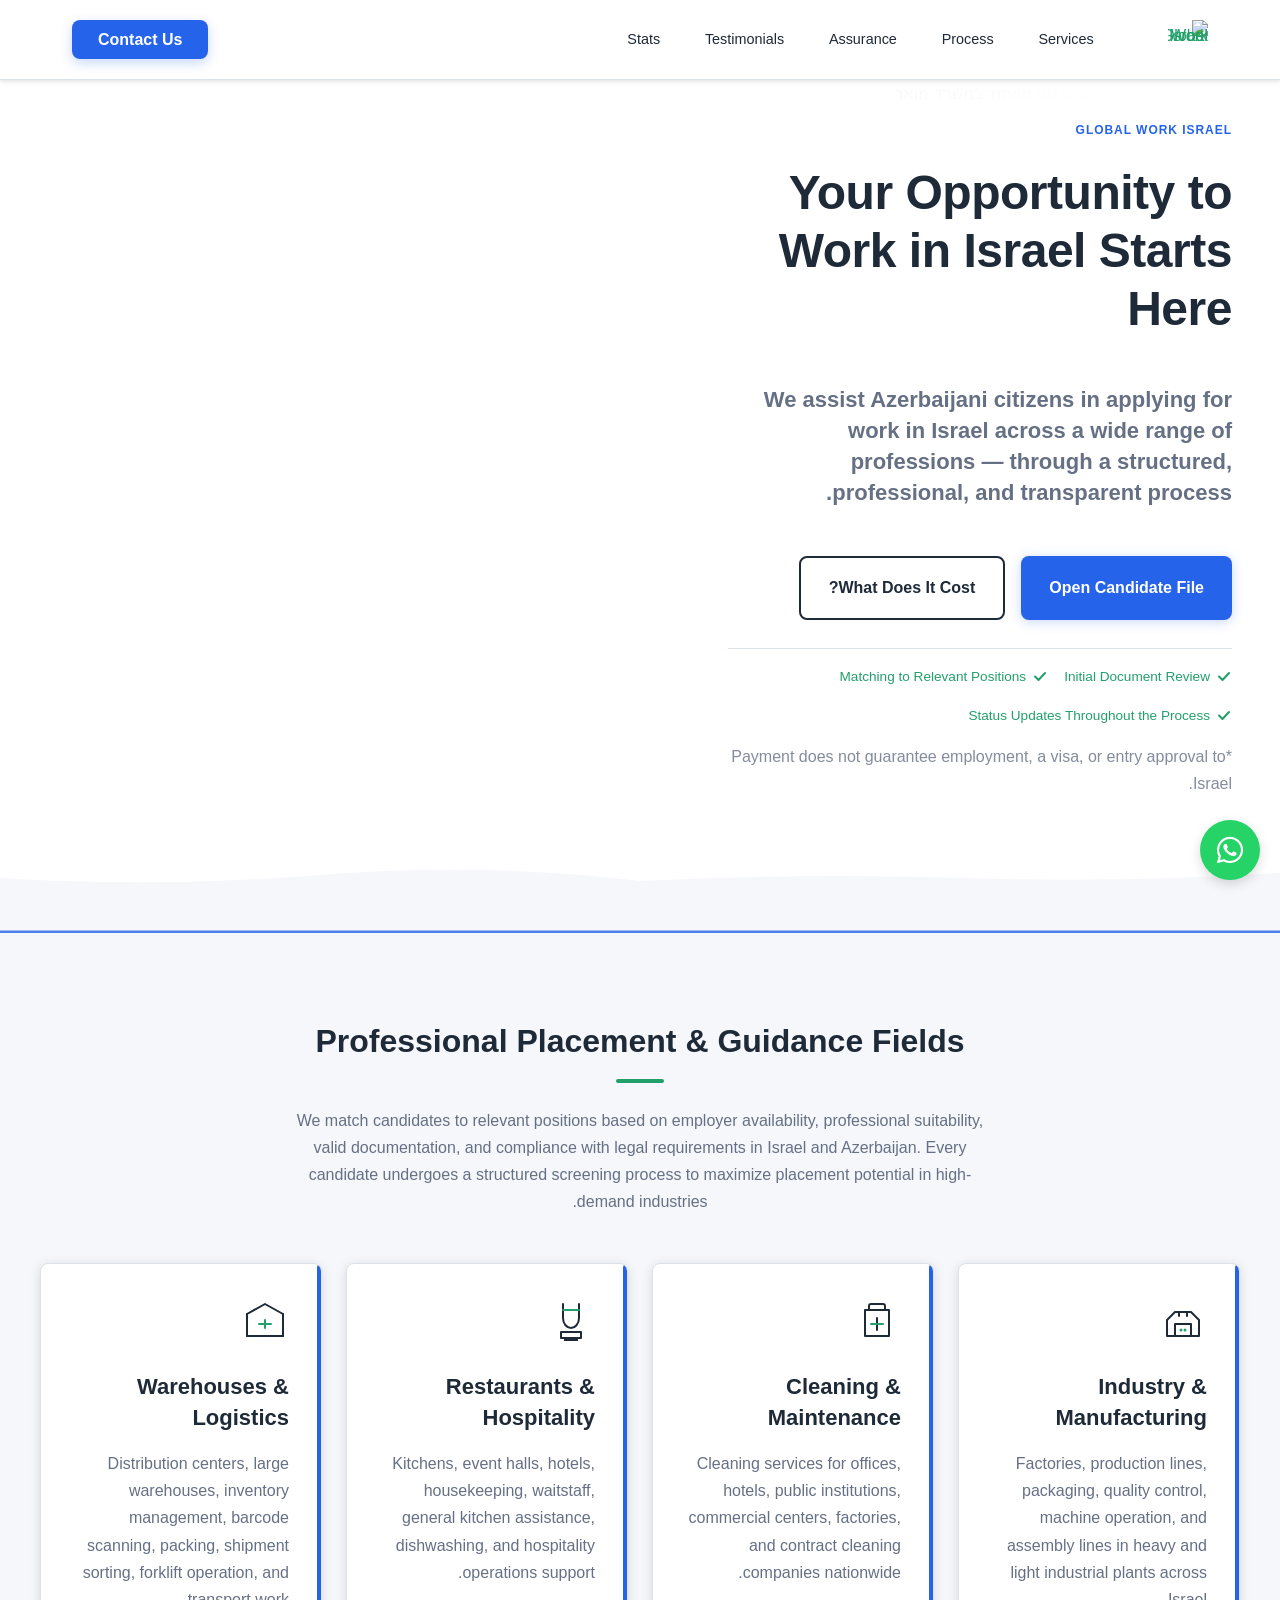
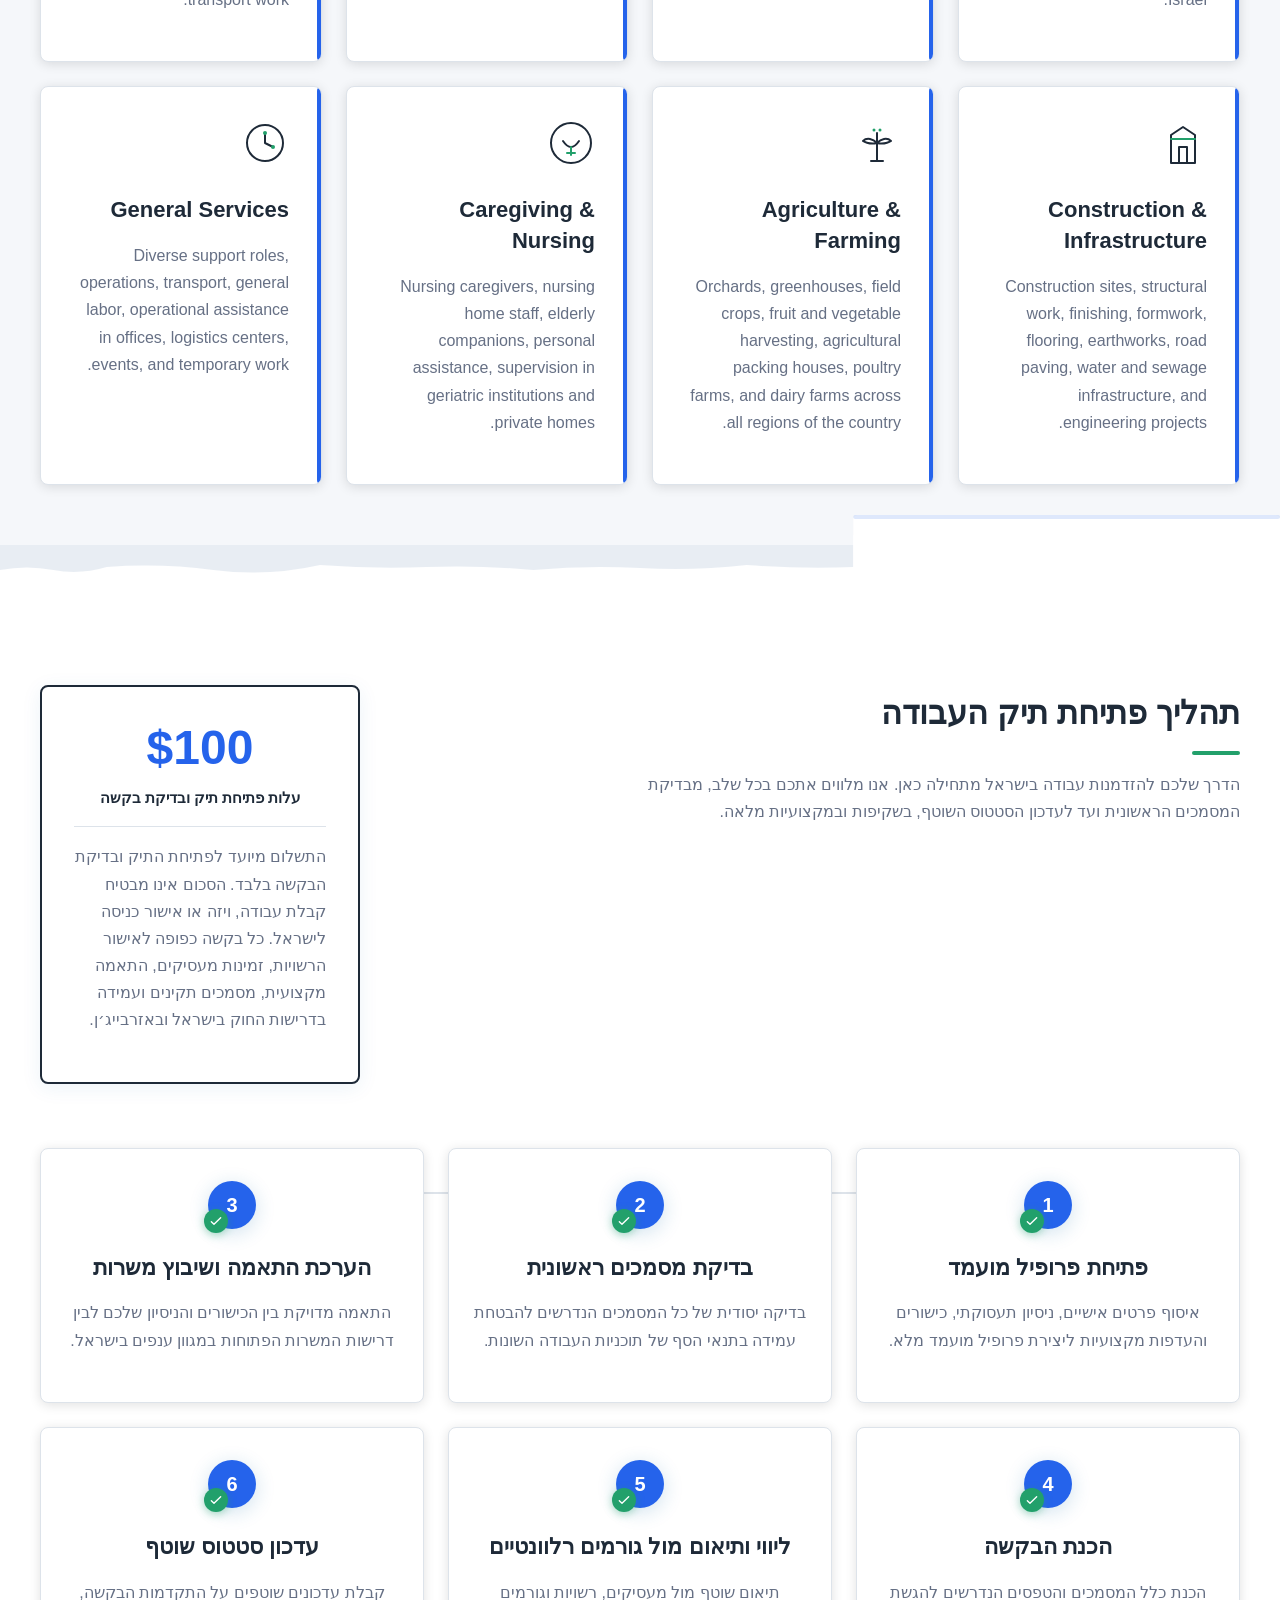
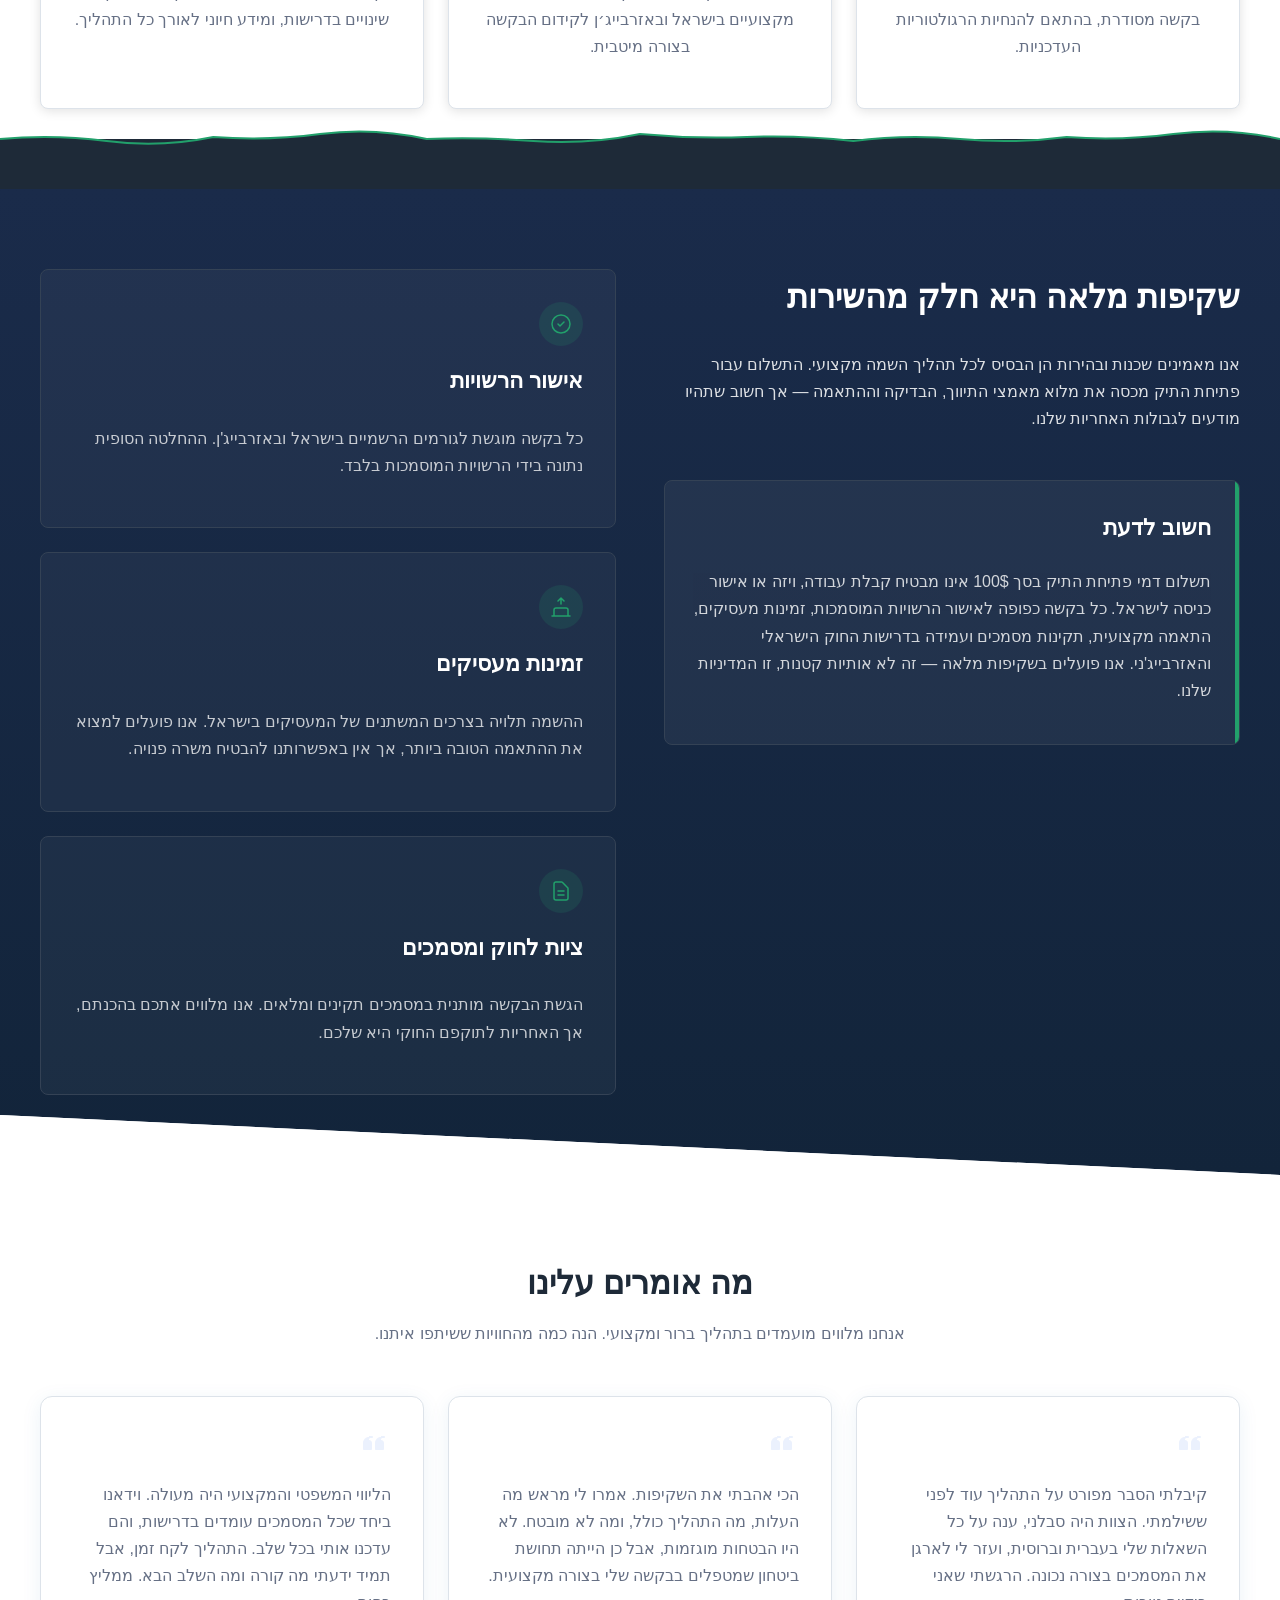
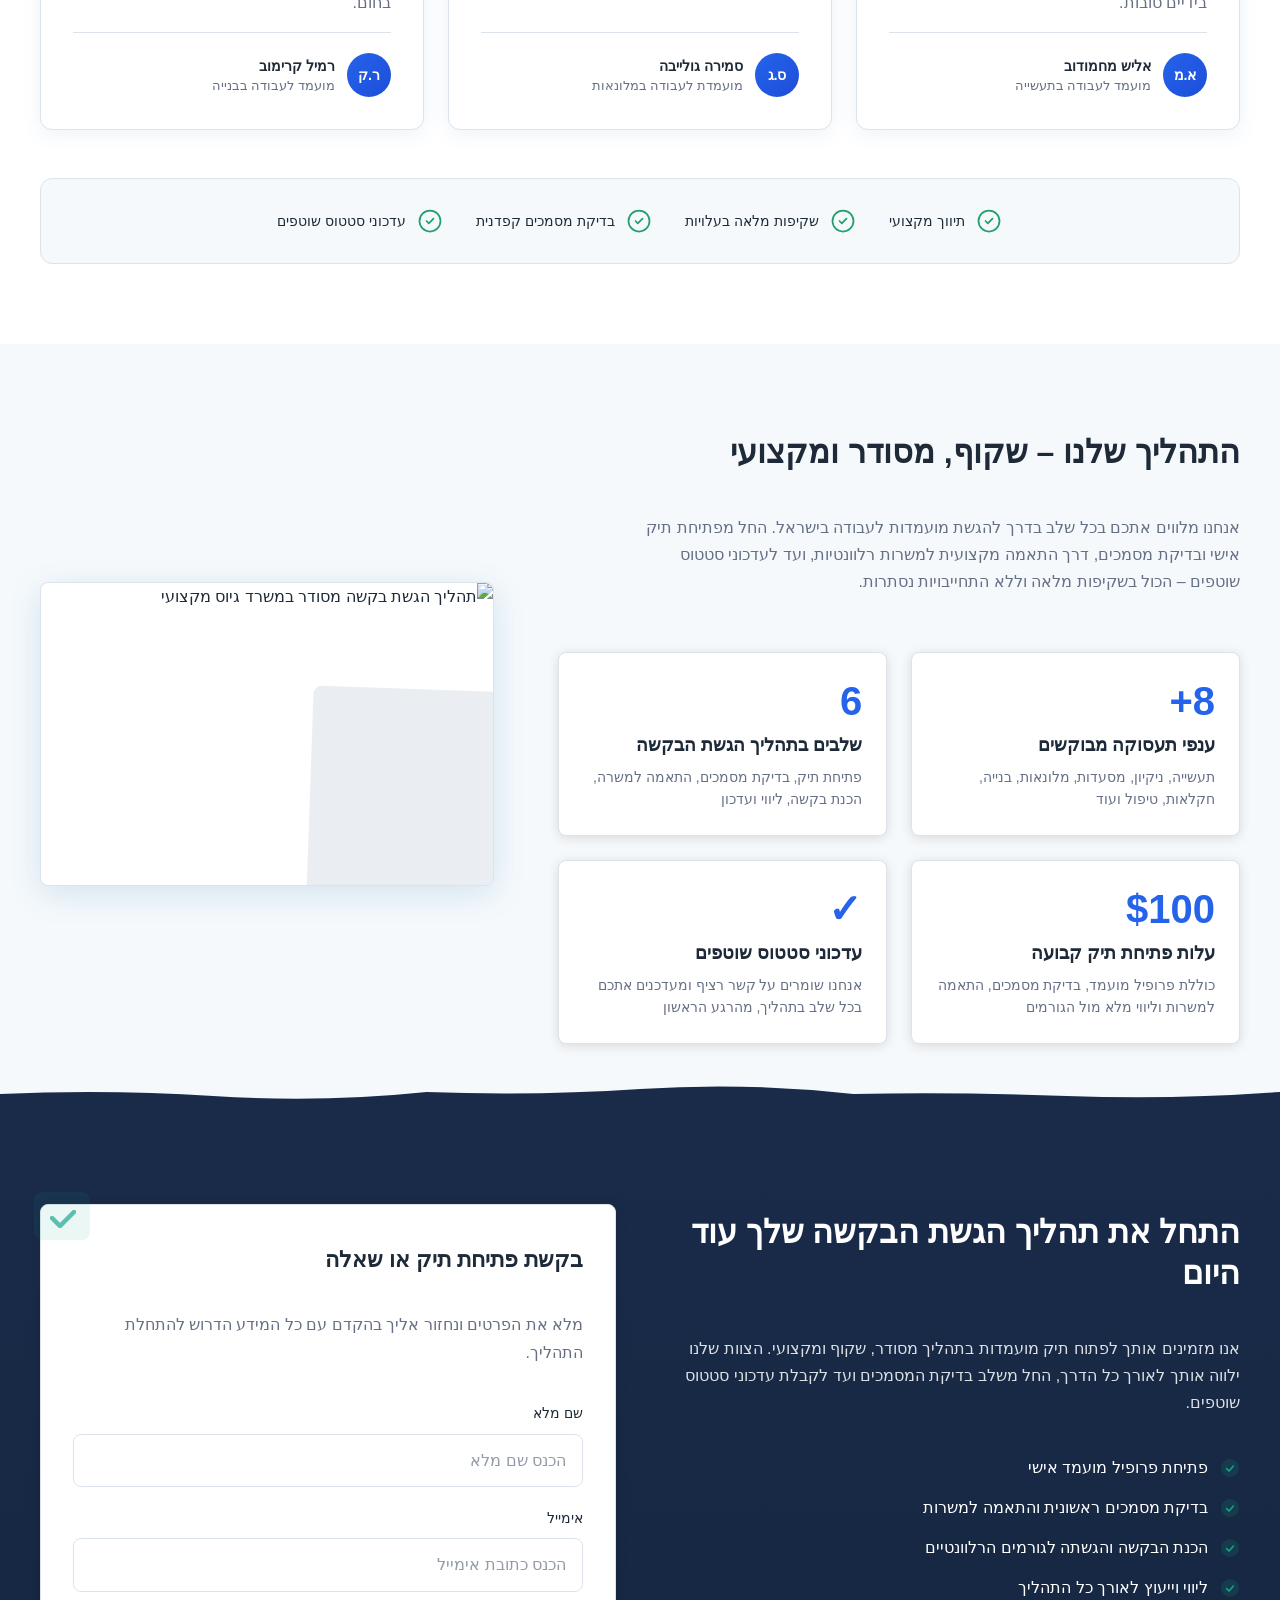
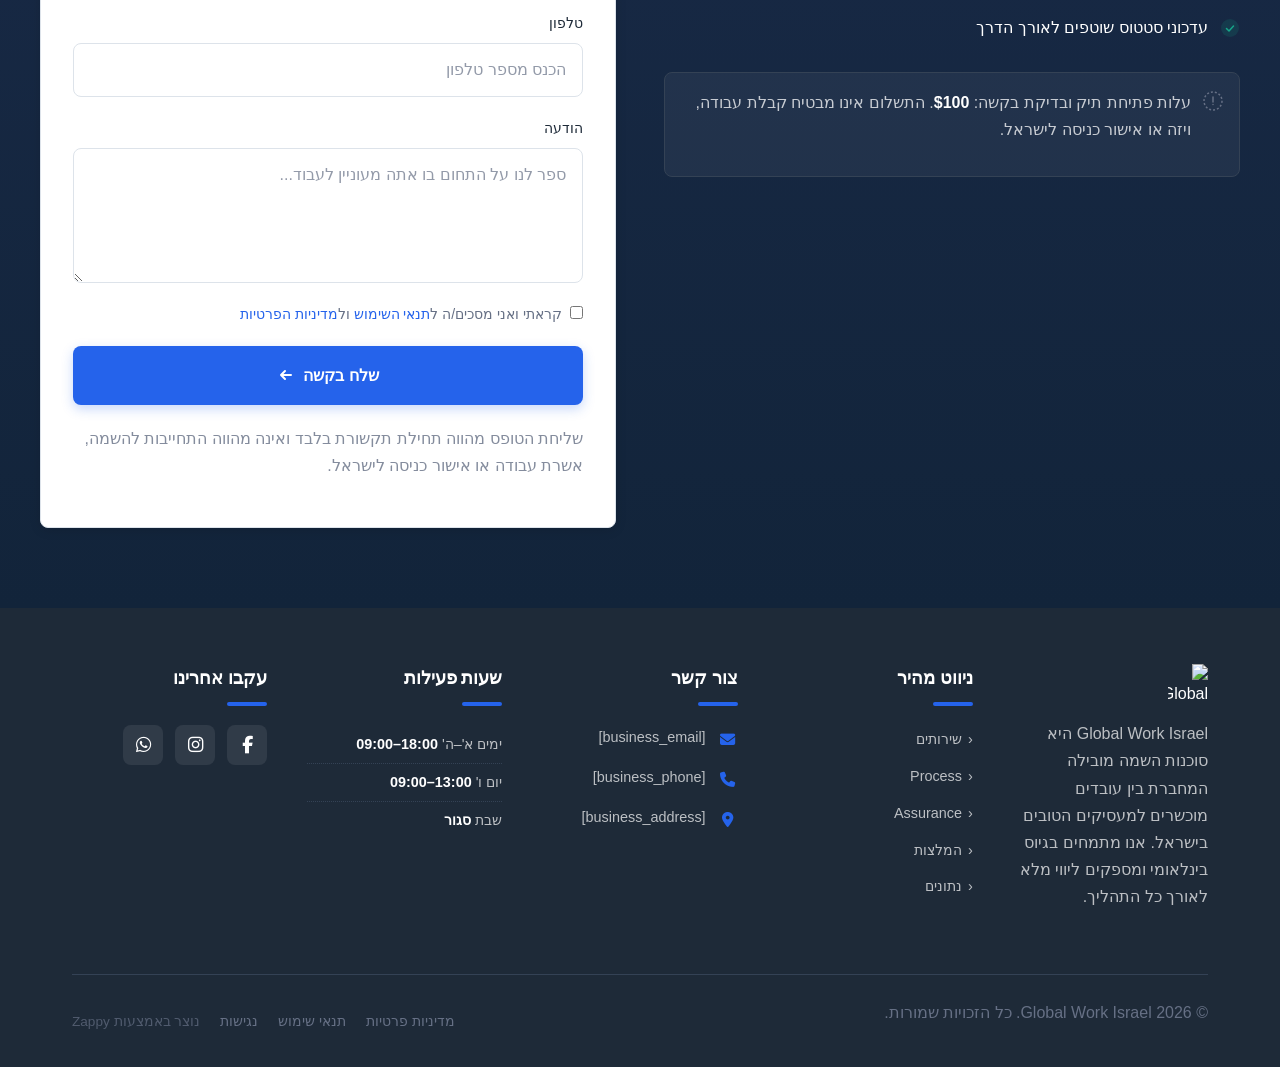
==== commit c17f744b: "Background sync: Progressive GitHub Sync" ====
--- a/public/index.html
+++ b/public/index.html
@@ -1 +1 @@
-<!doctype html><html dir="rtl" lang="he"><head><meta charset="UTF-8"><meta content="width=device-width,initial-scale=1" name="viewport"><meta content="index, follow" name="robots"><title>מצאו עבודה בישראל בקלות — Global Work Israel</title><meta content="סוכנות כוח אדם מקצועית לאזרחי אזרבייג'ן. התאמת משרות בתעשייה, ניקיון, בניין וסיעוד. שקיפות מלאה וליווי צמוד. דמי פתיחת תיק 100$ בלבד. התחילו עוד היום!" name="description"><meta content="סוכנויות תעסוקה לעבודה כללית, סוכנות כוח אדם זמני, חברות השמה לעובדים כלליים, הגשת מועמדות לעבודה בישראל, תיווך עבודה לאזרבייג'ן" name="keywords"><link href="/assets/favicon.ico" rel="icon" type="image/x-icon"><link href="/assets/favicon-16x16.png" rel="icon" type="image/png" sizes="16x16"><link href="/assets/favicon-32x32.png" rel="icon" type="image/png" sizes="32x32"><link href="/assets/favicon-48x48.png" rel="icon" type="image/png" sizes="48x48"><link href="/assets/favicon-192x192.png" rel="icon" type="image/png" sizes="192x192"><link href="/assets/favicon-512x512.png" rel="icon" type="image/png" sizes="512x512"><link href="/assets/apple-touch-icon.png" rel="apple-touch-icon"><script>!function(){"use strict";var t="4db1c656-168e-41d4-ab15-37f5e21668e4",e="https://api.zappy5.com/api/analytics/track",a=18e5,n=2592e6,o=!0,i=!0,r=!0;var s=function(){var e="zappy_visitor_"+t,a=null;try{if(a=localStorage.getItem(e)){var o=JSON.parse(a),i=Date.now();if(i-o.created<n)return o.lastSeen=i,localStorage.setItem(e,JSON.stringify(o)),o.id}}catch(t){console.warn("Zappy Analytics: LocalStorage not available")}var r="zv_"+Date.now()+"_"+Math.random().toString(36).substr(2,9);try{localStorage.setItem(e,JSON.stringify({id:r,created:Date.now(),lastSeen:Date.now()}))}catch(t){}return r}(),c=function(){var e="zappy_session_"+t,n=null;try{if(n=sessionStorage.getItem(e)){var o=JSON.parse(n),i=Date.now();if(i-o.timestamp<a)return o.timestamp=i,sessionStorage.setItem(e,JSON.stringify(o)),o.id}}catch(t){console.warn("Zappy Analytics: SessionStorage not available")}var r="zs_"+Date.now()+"_"+Math.random().toString(36).substr(2,9);try{sessionStorage.setItem(e,JSON.stringify({id:r,timestamp:Date.now()}))}catch(t){}return r}();function l(a,n){n=n||{};var o={website_id:t,event_type:a,page_path:window.location.pathname,referrer:document.referrer||"direct",visitor_id:s,session_id:c,metadata:n};if(navigator.sendBeacon){var i=new Blob([JSON.stringify(o)],{type:"application/json"});navigator.sendBeacon(e,i)}else fetch(e,{method:"POST",headers:{"Content-Type":"application/json"},body:JSON.stringify(o),keepalive:!0}).catch(function(t){console.warn("Zappy Analytics: Failed to track event",t)})}o&&l("pageview",{title:document.title,url:window.location.href}),i&&document.addEventListener("click",function(t){var e=t.target;if("BUTTON"===e.tagName||e.closest("button")){var a="BUTTON"===e.tagName?e:e.closest("button");l("click",{element:"button",text:a.textContent.trim().substring(0,100),id:a.id||null,class:a.className||null})}else if("A"===e.tagName||e.closest("a")){var n="A"===e.tagName?e:e.closest("a");l("navigation",{element:"link",text:n.textContent.trim().substring(0,100),href:n.href,external:n.hostname!==window.location.hostname})}},!0),r&&document.addEventListener("submit",function(t){var e=t.target;l("form_submit",{form_id:e.id||null,form_name:e.name||null,form_action:e.action||null,form_method:e.method||"GET"})},!0);var d=Date.now();window.addEventListener("beforeunload",function(){l("page_unload",{time_on_page:Math.floor((Date.now()-d)/1e3),page_path:window.location.pathname})}),window.zappyAnalytics={track:l,getVisitorId:function(){return s},getSessionId:function(){return c}}}()</script><meta content="מצאו עבודה בישראל בקלות — Global Work Israel" property="og:title"><meta content="סוכנות כוח אדם מקצועית לאזרחי אזרבייג'ן. התאמת משרות בתעשייה, ניקיון, בניין וסיעוד. שקיפות מלאה וליווי צמוד. דמי פתיחת תיק 100$ בלבד. התחילו עוד היום!" property="og:description"><meta content="summary_large_image" name="twitter:card"><meta content="מצאו עבודה בישראל בקלות — Global Work Israel" name="twitter:title"><meta content="סוכנות כוח אדם מקצועית לאזרחי אזרבייג'ן. התאמת משרות בתעשייה, ניקיון, בניין וסיעוד. שקיפות מלאה וליווי צמוד. דמי פתיחת תיק 100$ בלבד. התחילו עוד היום!" name="twitter:description"><meta content="website" property="og:type"><meta content="he_IL" property="og:locale"><style>.skip-link{position:absolute;top:0;left:0;transform:translateY(-200%);padding:12px 18px;background:var(--bg-dark,#1a1a1a);color:var(--text-light,#fff);font-weight:600;border-radius:0 0 8px 0;z-index:10000}.skip-link:focus{transform:none;outline:2px solid var(--ring,#fff);outline-offset:2px}:focus-visible{outline:2px solid var(--ring,currentColor);outline-offset:3px}</style><link href="/assets/favicon.ico" rel="icon" type="image/x-icon"><link href="/assets/favicon-16x16.png" rel="icon" type="image/png" sizes="16x16"><link href="/assets/favicon-32x32.png" rel="icon" type="image/png" sizes="32x32"><link href="/assets/favicon-48x48.png" rel="icon" type="image/png" sizes="48x48"><link href="/assets/favicon-192x192.png" rel="icon" type="image/png" sizes="192x192"><link href="/assets/favicon-512x512.png" rel="icon" type="image/png" sizes="512x512"><link href="/assets/apple-touch-icon.png" rel="apple-touch-icon"><link href="https://cdn.jsdelivr.net/npm/vanilla-cookieconsent@3/dist/cookieconsent.css" rel="stylesheet"><style id="zappy-critical-above-fold-css">html{box-sizing:border-box;-webkit-text-size-adjust:100%}*,::after,::before{box-sizing:inherit}body{margin:0;min-width:320px;overflow-x:clip}img,svg,video{max-width:100%;height:auto}main{display:block}.container{width:min(100% - 32px,1200px);margin-inline:auto}.navbar,header .navbar,header[role=banner],nav.navbar{position:relative;z-index:1000;width:100%}.nav-container,.navbar .container{display:flex;align-items:center;justify-content:space-between;min-height:64px}.logo,.logo-link img{display:block;width:35px;height:35px;object-fit:contain}#navMenu,.nav-menu{list-style:none}.fa,.fa-brands,.fa-regular,.fa-solid,.fab,.far,.fas{display:inline-block;min-width:1em;text-align:center}html:not(#zappy-noop) .navbar:has(.nav-ecommerce-icons)>.phone-header-btn,html:not(#zappy-noop)[data-zappy-site-type=ecommerce] .phone-header-btn{display:none!important;visibility:hidden!important;width:0!important;height:0!important;pointer-events:none!important}.hero-section,.index-hero-section,section[class*=hero]{position:relative;overflow:hidden;min-height:560px}.hero-bg-image,.hero-bg-wrapper,section[class*=hero] [class*=hero-bg]{position:absolute;inset:0;width:100%;height:100%}.hero-bg-image img,.hero-bg-wrapper img,section[class*=hero] [data-hero-bg],section[class*=hero] img[data-hero-background=true]{width:100%!important;height:100%!important;object-fit:cover!important;display:block}.hero-content,section[class*=hero] .container{position:relative;z-index:2}@media(max-width:768px){:root{--header-height:72px;--total-header-height:72px;--zappy-mobile-menu-top:72px}html[data-zappy-site-type=ecommerce] body{padding-top:var(--total-header-height,72px)}html[data-zappy-site-type=ecommerce] body>.navbar:not(.zappy-catalog-menu),html[data-zappy-site-type=ecommerce] body>nav.navbar{position:fixed!important;top:0;left:0;right:0;z-index:100000;width:100%;margin-bottom:0}.zappy-catalog-menu{position:fixed;top:var(--header-height,72px);left:0;right:0;z-index:99999}.nav-container,.navbar .container{min-height:60px}#navMenu,.nav-menu{max-width:100vw;overflow-x:hidden}.hero-section,.index-hero-section,section[class*=hero]{min-height:100svh}.hero-bg-image,.hero-bg-wrapper,.hero-scrim{min-height:100svh}}</style><link href="/styles.css" rel="preload" as="style"><link href="/styles.css" rel="stylesheet" media="print" onload='this.media="all"'><noscript><link href="/styles.css" rel="stylesheet"></noscript><script>window.ZAPPY_WEBSITE_ID="4db1c656-168e-41d4-ab15-37f5e21668e4",window.ZAPPY_API_BASE="https://api.zappy5.com"</script><link href="/assets/site-index-hero-image-1.webp" rel="preload" as="image" fetchpriority="high"><style id="zappy-dropdown-submenu-styles">#navMenu li:has(.sub-menu),.nav-menu li:has(.sub-menu),.navbar li:has(.sub-menu),nav li:has(.sub-menu){position:relative}#navMenu .sub-menu,.nav-menu .sub-menu,.navbar .sub-menu,nav .sub-menu{display:block!important;position:absolute!important;top:100%;left:0;min-width:220px;border-radius:8px;box-shadow:0 8px 25px rgba(0,0,0,.15);padding:8px 0;opacity:0;visibility:hidden;transform:translateY(10px);transition:all .3s ease;z-index:1000;list-style:none;pointer-events:none}#navMenu li:hover>.sub-menu,.nav-menu li:hover>.sub-menu,.navbar li:hover>.sub-menu,nav li:hover>.sub-menu{opacity:1!important;visibility:visible!important;transform:translateY(0)!important;pointer-events:auto!important}.sub-menu li{list-style:none;margin:0;padding:0}.sub-menu a{display:block!important;padding:10px 16px!important;color:var(--text-dark,#333)!important;font-weight:500;text-decoration:none;white-space:nowrap;transition:background-color .2s}.sub-menu .zappy-nav-child>a{padding-left:28px!important;font-size:.9em!important;opacity:.85!important}[dir=rtl] .sub-menu .zappy-nav-child>a,html[lang=ar] .sub-menu .zappy-nav-child>a,html[lang=he] .sub-menu .zappy-nav-child>a{padding-left:10px!important;padding-right:28px!important}.sub-menu .zappy-nav-parent>a{font-weight:600!important}.sub-menu a:hover{background-color:#f5f5f5}[dir=rtl] .nav-menu .sub-menu,[dir=rtl] .navbar .sub-menu,[dir=rtl] nav .sub-menu,html[lang=ar] .nav-menu .sub-menu,html[lang=ar] .navbar .sub-menu,html[lang=ar] nav .sub-menu,html[lang=he] .nav-menu .sub-menu,html[lang=he] .navbar .sub-menu,html[lang=he] nav .sub-menu{left:auto!important;right:0!important}.sub-menu:empty,.sub-menu:not(:has(li)):not(:has(> a)),.sub-menu:not(:has(li:not(.zappy-hidden-menu-item))):not(:has(> a)){display:none!important;opacity:0!important;visibility:hidden!important;pointer-events:none!important}li:has(.menu-group-title):hover>.sub-menu{opacity:1!important;visibility:visible!important;transform:translateY(0)!important;pointer-events:auto!important}#navMenu>li>.menu-group-title,.nav-menu>li>.menu-group-title{display:inline-block;padding:.5rem 1rem;cursor:default;user-select:none}@media (max-width:768px){#navMenu .sub-menu,.nav-menu .sub-menu,.navbar .sub-menu,nav .sub-menu{position:static!important;transform:none!important;box-shadow:none!important;background:0 0!important;max-height:0;overflow:hidden;opacity:0;visibility:hidden;transition:max-height .3s ease,opacity .3s ease;padding:0!important;border-radius:0!important}#navMenu .sub-menu.mobile-expanded,.nav-menu .sub-menu.mobile-expanded,.navbar .sub-menu.mobile-expanded{max-height:none!important;overflow-y:visible!important;opacity:1!important;visibility:visible!important;padding:8px 0 8px 16px!important}[dir=rtl] .sub-menu.mobile-expanded,html[lang=he] .sub-menu.mobile-expanded{padding:8px 16px 8px 0!important}#navMenu li:hover>.sub-menu,.nav-menu li:hover>.sub-menu,.navbar li:hover>.sub-menu,nav li:hover>.sub-menu{opacity:0;visibility:hidden;pointer-events:none}#navMenu li>.sub-menu.mobile-expanded,.nav-menu li>.sub-menu.mobile-expanded,.navbar li>.sub-menu.mobile-expanded,nav li>.sub-menu.mobile-expanded{opacity:1!important;visibility:visible!important;pointer-events:auto!important}#navMenu li:has(.sub-menu),.nav-menu li:has(.sub-menu),.navbar li:has(.sub-menu),nav li:has(.sub-menu){display:flex!important;flex-wrap:wrap!important;align-items:center!important;position:relative!important;min-height:44px!important}#navMenu li:has(.sub-menu)>a,.nav-menu li:has(.sub-menu)>a,.navbar li:has(.sub-menu)>a,nav li:has(.sub-menu)>a{flex:1!important;min-width:0!important}#navMenu li:has(.sub-menu)>.menu-group-title,.nav-menu li:has(.sub-menu)>.menu-group-title,.navbar li:has(.sub-menu)>.menu-group-title,nav li:has(.sub-menu)>.menu-group-title{flex:1!important;min-width:0!important;padding:0!important;line-height:inherit!important}#navMenu li:has(.sub-menu)>.sub-menu,.nav-menu li:has(.sub-menu)>.sub-menu,.navbar li:has(.sub-menu)>.sub-menu,nav li:has(.sub-menu)>.sub-menu{flex-basis:100%!important;width:100%!important}#navMenu li:has(.sub-menu)>a [class*=arrow],#navMenu li:has(.sub-menu)>a [class*=chevron],.nav-menu li:has(.sub-menu)>a .fa-angle-down,.nav-menu li:has(.sub-menu)>a .fa-chevron-down,.nav-menu li:has(.sub-menu)>a [class*=arrow],.nav-menu li:has(.sub-menu)>a [class*=chevron],nav li:has(.sub-menu)>a [class*=arrow],nav li:has(.sub-menu)>a [class*=chevron]{display:none!important;visibility:hidden!important}.mobile-submenu-toggle{display:flex!important;align-items:center!important;justify-content:center!important;width:44px!important;height:auto!important;background:0 0!important;border:none!important;cursor:pointer!important;color:var(--text-dark)!important;position:static!important;flex-shrink:0!important;align-self:stretch!important;z-index:2!important;padding:0!important;margin:0!important}.mobile-submenu-toggle::after{content:''!important;width:0!important;height:0!important;border-left:6px solid transparent!important;border-right:6px solid transparent!important;border-top:7px solid currentColor!important;transition:transform .3s ease!important}.mobile-submenu-toggle.expanded::after{transform:rotate(180deg)!important}.sub-menu a{padding:10px 0!important;display:block!important;color:var(--text-dark)!important;white-space:normal!important}.sub-menu .zappy-nav-child>a{padding-left:28px!important;font-size:.9em!important;opacity:.85!important}[dir=rtl] .sub-menu .zappy-nav-child>a,html[lang=ar] .sub-menu .zappy-nav-child>a,html[lang=he] .sub-menu .zappy-nav-child>a{padding-left:0!important;padding-right:28px!important}.sub-menu .zappy-nav-parent>a{font-weight:600!important}#navMenu.active,.nav-menu.active{max-width:100vw!important;overflow-x:hidden!important;box-sizing:border-box!important}.navbar .sub-menu li a,.zappy-products-dropdown .sub-menu a,nav.navbar .sub-menu li a{color:var(--text-dark)!important}}@media (min-width:769px){.mobile-submenu-toggle{display:none!important}}</style><style id="zappy-widget-visibility">html[dir=rtl] .whatsapp-float{right:20px!important;left:auto!important}html:not([dir]) .whatsapp-float,html[dir=ltr] .whatsapp-float{left:20px!important;right:auto!important}html[dir=rtl] #mic-access-tool-general-button,html[dir=rtl] #mic-init-access-tool #mic-access-tool-general-button,html[dir=rtl] #mic-init-access-tool .mic-access-tool-general-button,html[dir=rtl] ._access-icon,html[dir=rtl] .mic-access-tool-general-button{left:20px!important;right:auto!important}html:not([dir]) #mic-access-tool-general-button,html:not([dir]) #mic-init-access-tool #mic-access-tool-general-button,html:not([dir]) #mic-init-access-tool .mic-access-tool-general-button,html:not([dir]) ._access-icon,html:not([dir]) .mic-access-tool-general-button,html[dir=ltr] #mic-access-tool-general-button,html[dir=ltr] #mic-init-access-tool #mic-access-tool-general-button,html[dir=ltr] #mic-init-access-tool .mic-access-tool-general-button,html[dir=ltr] ._access-icon,html[dir=ltr] .mic-access-tool-general-button{right:20px!important;left:auto!important}@media (max-width:768px){.whatsapp-float{display:flex!important}}@media (min-width:769px){.whatsapp-float{display:flex!important}}@media (max-width:768px){#mic-access-tool-general-button,#mic-init-access-tool #mic-access-tool-general-button,#mic-init-access-tool .mic-access-tool-general-button,._access-icon,.mic-access-tool-general-button{display:flex!important;visibility:visible!important;opacity:1!important;pointer-events:auto!important}#mic-access-tool-box.opened-mic-access-tool,#mic-init-access-tool #mic-access-tool-box.opened-mic-access-tool,.mic-access-tool-box.opened-mic-access-tool{visibility:visible!important;opacity:1!important;pointer-events:auto!important}}@media (min-width:769px){#mic-access-tool-general-button,#mic-init-access-tool #mic-access-tool-general-button,#mic-init-access-tool .mic-access-tool-general-button,._access-icon,.mic-access-tool-general-button{display:flex!important;visibility:visible!important;opacity:1!important;pointer-events:auto!important}#mic-access-tool-box.opened-mic-access-tool,#mic-init-access-tool #mic-access-tool-box.opened-mic-access-tool,.mic-access-tool-box.opened-mic-access-tool{visibility:visible!important;opacity:1!important;pointer-events:auto!important}}</style></head><body><a href="#main" class="skip-link">דלג לתוכן הראשי</a><nav class="navbar" dir="rtl"><button class="mobile-toggle" aria-label="Menu" id="mobileToggle"><svg viewBox="0 0 24 24" fill="none" height="24" width="24" class="hamburger-icon" style="display:block !important"><path d="M3 12h18M3 6h18M3 18h18" stroke="currentColor" stroke-width="2" stroke-linecap="round"></path></svg> <svg viewBox="0 0 24 24" fill="none" height="24" width="24" class="close-icon" style="display:none !important"><path d="M18 6L6 18M6 6l12 12" stroke="currentColor" stroke-width="2" stroke-linecap="round"></path></svg></button> <button class="phone-header-btn" aria-label="Call" data-phone="[business_phone]"><svg viewBox="0 0 24 24" fill="currentColor" height="20" width="20"><path d="M22 16.92v3a2 2 0 0 1-2.18 2 19.79 19.79 0 0 1-8.63-3.07 19.5 19.5 0 0 1-6-6 19.79 19.79 0 0 1-3.07-8.67A2 2 0 0 1 4.11 2h3a2 2 0 0 1 2 1.72 12.84 12.84 0 0 0 .7 2.81 2 2 0 0 1-.45 2.11L8.09 9.91a16 16 0 0 0 6 6l1.27-1.27a2 2 0 0 1 2.11-.45 12.84 12.84 0 0 0 2.81.7A2 2 0 0 1 22 16.92z"></path></svg></button><div class="nav-container"><div class="nav-right-group"><div class="nav-brand"><a href="/" class="logo-link"><img alt="Global Work Israel" class="logo" decoding="async" height="35" src="/assets/site-----image-1.webp" width="35"></a></div><ul class="nav-menu" id="navMenu"><li><a href="#services">שירותים</a></li><li><a href="#process">תהליך</a></li><li><a href="#assurance">ביטחון</a></li><li><a href="#testimonials">המלצות</a></li><li><a href="#stats">נתונים</a></li><li class="mobile-contact-link nav-cta-mobile-item"><a href="#cta" class="nav-cta-btn">צור קשר</a></li></ul></div><div class="nav-cta-container"><a href="#cta" class="nav-cta-btn">צור קשר</a></div></div></nav><script>window.addEventListener("load",function(){const e=document.querySelector(".navbar, nav, header");if(!e)return void console.log("[Navbar] Navbar element not found");let t=document.getElementById("mobileToggle")||document.querySelector(".mobile-toggle")||document.querySelector(".hamburger")||document.querySelector(".hamburger-menu")||document.querySelector(".menu-toggle")||document.querySelector(".burger-menu")||document.querySelector('[aria-label="Menu"]')||document.querySelector('[aria-label="תפריט"]');const o=document.querySelector(".phone-header-btn"),n=window.getComputedStyle(e);let r=n.backgroundColor;if(console.log("[Navbar] Initial navbar background:",r),"transparent"===r||"rgba(0, 0, 0, 0)"===r||r.startsWith("rgba")&&r.includes(", 0)")){const e=n.backgroundImage;if(e&&"none"!==e)console.log("[Navbar] Navbar has background image/gradient, using dark text"),r="rgb(240, 240, 240)";else{const e=window.getComputedStyle(document.body).backgroundColor;console.log("[Navbar] Navbar transparent, using body background:",e),r=e}}const a=r.match(/\d+/g);if(a&&a.length>=3){const e=(.299*parseInt(a[0])+.587*parseInt(a[1])+.114*parseInt(a[2]))/255;console.log("[Navbar] Mobile button colors preserved from Claude CSS (luminance:",e.toFixed(2)+")");const n=document.createElement("style");n.id="zappy-mobile-nav-fix";document.documentElement.lang;document.documentElement.dir,n.textContent='\n        /* Hide mobile buttons on desktop, show only on mobile */\n        @media (min-width: 769px) {\n          .mobile-toggle,\n          .phone-header-btn {\n            display: none !important;\n          }\n        }\n        \n        /* Show and position mobile buttons correctly on mobile */\n        @media (max-width: 768px) {\n          .navbar,\n          nav.navbar {\n            min-height: 70px !important;\n          }\n\n          .mobile-toggle,\n          .phone-header-btn {\n            position: absolute !important;\n            top: 0 !important;\n            bottom: 0 !important;\n            margin-top: auto !important;\n            margin-bottom: auto !important;\n            transform: none !important;\n            z-index: 1001 !important;\n            display: flex !important;\n            align-items: center !important;\n            justify-content: center !important;\n            width: 36px !important;\n            height: 36px !important;\n            border-radius: 50% !important;\n            border: none !important;\n            cursor: pointer !important;\n            padding: 6px !important;\n            background: none !important;\n            color: var(--nav-text, var(--text-dark)) !important;\n            touch-action: manipulation !important;\n            -webkit-tap-highlight-color: transparent !important;\n          }\n\n          html[data-zappy-site-type="ecommerce"] .phone-header-btn,\n          body[data-zappy-site-type="ecommerce"] .phone-header-btn,\n          html[data-zappy-site-type="ecommerce"] header .phone-header-btn,\n          html[data-zappy-site-type="ecommerce"] nav .phone-header-btn {\n            display: none !important;\n            visibility: hidden !important;\n            width: 0 !important;\n            height: 0 !important;\n            min-width: 0 !important;\n            overflow: hidden !important;\n          }\n          \n          /* LTR positioning (default): hamburger LEFT, phone RIGHT */\n          html:not([dir="rtl"]):not([lang="he"]):not([lang="ar"]) .mobile-toggle,\n          html[dir="ltr"] .mobile-toggle {\n            left: 12px !important;\n            right: auto !important;\n          }\n          html:not([dir="rtl"]):not([lang="he"]):not([lang="ar"]) .phone-header-btn,\n          html[dir="ltr"] .phone-header-btn {\n            right: 12px !important;\n            left: auto !important;\n          }\n          \n          /* RTL positioning: hamburger RIGHT, phone LEFT */\n          html[dir="rtl"] .mobile-toggle,\n          html[lang="he"] .mobile-toggle,\n          html[lang="ar"] .mobile-toggle {\n            right: 12px !important;\n            left: auto !important;\n          }\n          html[dir="rtl"] .phone-header-btn,\n          html[lang="he"] .phone-header-btn,\n          html[lang="ar"] .phone-header-btn {\n            left: 12px !important;\n            right: auto !important;\n          }\n          \n          /* CRITICAL: Ensure nav-container has min-height on mobile */\n          /* All children are positioned absolutely/fixed on mobile, so height:auto collapses to 0 */\n          .nav-container {\n            min-height: 70px !important;\n            position: relative !important;\n          }\n          \n          /* Ensure SVG icons are properly sized and inherit color */\n          .mobile-toggle svg,\n          .phone-header-btn svg {\n            width: 24px !important;\n            height: 24px !important;\n            /* Don\'t force display - let JavaScript control hamburger/close toggle */\n          }\n          \n          /* Reset nav-cta-container on mobile - remove desktop box-shadow/padding */\n          /* that creates a visible ghost box when CTA button is hidden */\n          .nav-cta-container {\n            box-shadow: none !important;\n            padding: 0 !important;\n          }\n          \n          /* Hide nav-cta-container entirely on mobile when there\'s no lang-switcher */\n          /* (only the CTA button is inside, and it\'s hidden on mobile) */\n          .nav-cta-container:not(:has(.lang-switcher)) {\n            display: none !important;\n          }\n          \n          /* CRITICAL: Prevent hero image fade gradient from bleeding over headline text */\n          /* The .image-fade-gradient has bottom: -30px (extends below parent) */\n          /* On mobile stacked layout, this overlaps the h1 text below the image */\n          .hero-image-column {\n            overflow: hidden !important;\n          }\n          .image-fade-gradient {\n            bottom: 0 !important;\n          }\n          \n          /* Hide desktop language switcher on mobile - hamburger menu handles it */\n          /* High specificity to override stored CSS */\n          .lang-switcher,\n          .nav-cta-container .lang-switcher,\n          .nav-container .lang-switcher,\n          .navbar .lang-switcher,\n          .navbar .nav-cta-container .lang-switcher {\n            display: none !important;\n          }\n        }\n      ';const r=document.getElementById("zappy-mobile-nav-fix");r&&r.remove(),document.head.appendChild(n),console.log("[Navbar] Critical CSS injected for mobile nav positioning");const i=window.innerWidth<=768;if(t){const e=t.querySelector(".hamburger-icon"),o=t.querySelector(".close-icon");e&&(e.style.setProperty("width","24px","important"),e.style.setProperty("height","24px","important"),e.style.setProperty("display","block","important")),o&&(o.style.setProperty("width","24px","important"),o.style.setProperty("height","24px","important"),o.style.setProperty("display","none","important")),i?(t.style.setProperty("position","absolute","important"),t.style.setProperty("top","0","important"),t.style.setProperty("bottom","0","important"),t.style.setProperty("margin-top","auto","important"),t.style.setProperty("margin-bottom","auto","important"),t.style.setProperty("transform","none","important"),t.style.setProperty("z-index","1001","important"),t.style.removeProperty("left"),t.style.removeProperty("right"),console.log("[Navbar] Mobile toggle positioning applied (mobile viewport)")):(t.style.removeProperty("position"),t.style.removeProperty("top"),t.style.removeProperty("transform"),t.style.removeProperty("z-index"),t.style.removeProperty("left"),t.style.removeProperty("right"),console.log("[Navbar] Desktop viewport - cleared mobile toggle inline positioning"))}if(o){const e=o.querySelector("svg");e&&(e.style.width="24px",e.style.height="24px",e.setAttribute("width","24"),e.setAttribute("height","24")),i?(o.style.setProperty("position","absolute","important"),o.style.setProperty("top","0","important"),o.style.setProperty("bottom","0","important"),o.style.setProperty("margin-top","auto","important"),o.style.setProperty("margin-bottom","auto","important"),o.style.setProperty("transform","none","important"),o.style.setProperty("z-index","1001","important"),o.style.removeProperty("left"),o.style.removeProperty("right"),console.log("[Navbar] Phone button positioning applied (mobile viewport)")):(o.style.removeProperty("position"),o.style.removeProperty("top"),o.style.removeProperty("transform"),o.style.removeProperty("z-index"),o.style.removeProperty("left"),o.style.removeProperty("right"),console.log("[Navbar] Desktop viewport - cleared phone button inline positioning"))}}else console.log("[Navbar] Could not parse background color:",r);t=document.getElementById("mobileToggle")||document.querySelector(".mobile-toggle")||document.querySelector(".hamburger")||document.querySelector(".hamburger-menu")||document.querySelector(".menu-toggle")||document.querySelector(".burger-menu")||document.querySelector('[aria-label="Menu"]')||document.querySelector('[aria-label="תפריט"]');const i=document.getElementById("navMenu")||document.querySelector(".nav-menu")||document.querySelector(".nav-links")||document.querySelector("nav ul:not(.submenu)");if(!t||!i)return void console.log("[Navbar] Mobile toggle or menu not found:",{toggle:!!t,menu:!!i});i.id||(i.id="navMenu"),console.log("[Navbar] Initializing mobile menu...");const l=t.cloneNode(!0);t.parentNode.replaceChild(l,t);var s=0;function p(e){var t=Date.now();t-s<300||(s=t,function(e){e.preventDefault(),e.stopPropagation();const t=l.querySelector(".hamburger-icon"),o=l.querySelector(".close-icon");i.classList.contains("active")?(i.classList.remove("active"),t&&t.style.setProperty("display","block","important"),o&&o.style.setProperty("display","none","important"),document.body.style.overflow="",document.body.classList.remove("menu-open"),console.log("[Navbar] Menu closed")):(i.classList.add("active"),t&&t.style.setProperty("display","none","important"),o&&o.style.setProperty("display","block","important"),document.body.style.overflow="hidden",document.body.classList.add("menu-open"),console.log("[Navbar] Menu opened"))}(e))}l.addEventListener("click",p),l.addEventListener("touchend",p),document.addEventListener("keydown",function(e){if(("Escape"===e.key||"Esc"===e.key)&&i.classList.contains("active")){const e=l.querySelector(".hamburger-icon"),t=l.querySelector(".close-icon");i.classList.remove("active"),e&&e.style.setProperty("display","block","important"),t&&t.style.setProperty("display","none","important"),document.body.style.overflow="",document.body.classList.remove("menu-open"),console.log("[Navbar] Menu closed (Escape)")}}),i.querySelectorAll("a").forEach(function(e){e.addEventListener("click",function(){if("#"===this.getAttribute("href"))return;const e=l.querySelector(".hamburger-icon"),t=l.querySelector(".close-icon");i.classList.remove("active"),e&&e.style.setProperty("display","block","important"),t&&t.style.setProperty("display","none","important"),document.body.style.overflow="",document.body.classList.remove("menu-open"),console.log("[Navbar] Menu closed (link clicked)")})});var m=i.querySelectorAll(".dropdown-toggle");m.forEach(function(e){e.addEventListener("click",function(e){e.preventDefault(),e.stopPropagation();var t=this.closest(".nav-dropdown");t&&(t.parentNode.querySelectorAll(".nav-dropdown.open").forEach(function(e){e!==t&&e.classList.remove("open")}),t.classList.toggle("open"),console.log("[Navbar] Dropdown toggled:",t.classList.contains("open")?"open":"closed"))})}),document.addEventListener("click",function(e){e.target.closest(".nav-dropdown")||document.querySelectorAll(".nav-dropdown.open").forEach(function(e){e.classList.remove("open")})}),console.log("[Navbar] Dropdown handlers initialized for "+m.length+" dropdowns"),o&&o.addEventListener("click",function(){const e=document.querySelectorAll('a[href^="tel:"]'),t=e.length>0?e[0].getAttribute("href").replace("tel:",""):"[business_phone]";window.location.href="tel:"+t,console.log("[Navbar] Phone button clicked")}),console.log("[Navbar] Mobile menu initialized successfully")})</script><main id="main"><section class="index-hero-section" data-band-index="0" data-layout-spec="בית-hero" id="hero" data-hero-treatment="fade-bleed" data-hero-type="fullscreen-scrim" style="--hero-fade-color:var(--bg-light)"><img alt="יועץ גיוס מקצועי בוחן מסמכים עם מועמד במשרד מואר" class="hero-fade-img" decoding="async" height="900" src="/assets/site-index-hero-image-1.webp" width="1400" data-context="Professional recruitment consultant in a bright modern office reviewing documents with an Azerbaijani applicant. The subjects are positioned on the right side of the frame, leaving the left side as a clean office environment with subtle blurred background. Natural lighting, professional attire, calm and trustworthy atmosphere." data-placeholder="index-hero-image-1" fetchpriority="high" loading="eager" data-hero-bg="true"><div class="hero-fade-content"><span class="hero-eyebrow">Global Work Israel</span><h1 class="display-xl">ההזדמנות שלך לעבוד בישראל מתחילה כאן</h1><h3 class="hero-subtitle">אנחנו מסייעים לתושבי אזרבייג׳ן להגיש בקשה לעבודה בישראל במגוון רחב של מקצועות — בתהליך מסודר, מקצועי ושקוף.</h3><div class="hero-cta-row"><a href="#contact" class="btn-primary hero-btn">פתיחת תיק מועמד</a> <a href="#process" class="hero-btn btn-secondary">מה כוללת העלות?</a></div><div class="hero-trust-note"><div class="trust-item"><svg viewBox="0 0 16 16" xmlns="http://www.w3.org/2000/svg" fill="none" data-element-type="icon" data-icon-type="svg" height="16" width="16" class="trust-check"><path d="M3 8.5L6.5 12L13 5" stroke="currentColor" stroke-width="2" stroke-linecap="round" stroke-linejoin="round"></path></svg> <span>בדיקת מסמכים ראשונית</span></div><div class="trust-item"><svg viewBox="0 0 16 16" xmlns="http://www.w3.org/2000/svg" fill="none" data-element-type="icon" data-icon-type="svg" height="16" width="16" class="trust-check"><path d="M3 8.5L6.5 12L13 5" stroke="currentColor" stroke-width="2" stroke-linecap="round" stroke-linejoin="round"></path></svg> <span>התאמה למשרות רלוונטיות</span></div><div class="trust-item"><svg viewBox="0 0 16 16" xmlns="http://www.w3.org/2000/svg" fill="none" data-element-type="icon" data-icon-type="svg" height="16" width="16" class="trust-check"><path d="M3 8.5L6.5 12L13 5" stroke="currentColor" stroke-width="2" stroke-linecap="round" stroke-linejoin="round"></path></svg> <span>עדכון סטטוס לאורך התהליך</span></div><p class="trust-disclaimer">*התשלום אינו מבטיח קבלת עבודה, ויזה או אישור כניסה לישראל.</p></div></div><div class="hero-divider-wrapper" aria-hidden="true" data-no-icon-edit="true"><svg viewBox="0 0 1200 80" xmlns="http://www.w3.org/2000/svg" preserveAspectRatio="none"><defs><linearGradient id="hero-divider-grad" x1="0%" x2="0%" y1="0%" y2="100%"><stop offset="0%" stop-color="#FFFFFF" stop-opacity="0"></stop><stop offset="100%" stop-color="#F5F9FC" stop-opacity="1"></stop></linearGradient></defs><path d="M0,80 L0,25 Q150,35 300,22 T600,28 Q750,20 900,25 T1200,20 L1200,80 Z" fill="#F5F7FA"></path><line stroke="var(--primary)" stroke-width="3" x1="0" x2="1200" y1="79" y2="79" opacity="0.8"></line></svg></div></section><section class="index-services-section" data-band-index="1" data-layout-spec="בית-services" id="services"><div class="index-services-section__container"><div class="index-services-section__intro"><h2 class="index-services-section__title">תחומי השמה וליווי מקצועי</h2><div class="index-services-section__title-accent" aria-hidden="true"></div><p class="index-services-section__subtitle">אנו מתאימים מועמדים למשרות רלוונטיות על פי זמינות מעסיקים, התאמה מקצועית, תיעוד תקף ועמידה בדרישות החוק בישראל ובאזרבייג׳ן. כל מועמד עובר תהליך מיון מסודר כדי למצות את פוטנציאל ההשמה בתעשיות המבוקשות.</p></div><div class="index-services-section__grid"><div class="index-services-section__card"><div class="index-services-section__card-accent" aria-hidden="true"></div><div class="index-services-section__card-icon"><svg viewBox="0 0 48 48" xmlns="http://www.w3.org/2000/svg" fill="none" data-element-type="icon" data-icon-type="svg"><path d="M8 40V24L16 16H32L40 24V40H8Z" stroke="currentColor" stroke-width="2" stroke-linecap="round" stroke-linejoin="round"></path><path d="M16 40V28H32V40" stroke="currentColor" stroke-width="2" stroke-linecap="round" stroke-linejoin="round"></path><path d="M20 20V16H28V20" stroke="currentColor" stroke-width="2" stroke-linecap="round" stroke-linejoin="round"></path><circle cx="22" cy="34" r="1.5" fill="var(--accent)"></circle><circle cx="26" cy="34" r="1.5" fill="var(--accent)"></circle></svg></div><h3 class="index-services-section__card-title">תעשייה וייצור</h3><p class="index-services-section__card-text">מפעלים, פסי ייצור, אריזה, בקרת איכות, תפעול מכונות וקווי הרכבה במפעלי תעשייה כבדה וקלה ברחבי ישראל.</p></div><div class="index-services-section__card"><div class="index-services-section__card-accent" aria-hidden="true"></div><div class="index-services-section__card-icon"><svg viewBox="0 0 48 48" xmlns="http://www.w3.org/2000/svg" fill="none" data-element-type="icon" data-icon-type="svg"><path d="M12 14H36V40H12V14Z" stroke="currentColor" stroke-width="2" stroke-linecap="round" stroke-linejoin="round"></path><path d="M16 14V10C16 8.9 16.9 8 18 8H30C31.1 8 32 8.9 32 10V14" stroke="currentColor" stroke-width="2" stroke-linecap="round" stroke-linejoin="round"></path><path d="M24 22V34" stroke="currentColor" stroke-width="2" stroke-linecap="round"></path><path d="M18 28H30" stroke="var(--accent)" stroke-width="2" stroke-linecap="round"></path></svg></div><h3 class="index-services-section__card-title">ניקיון ואחזקה</h3><p class="index-services-section__card-text">שירותי ניקיון למשרדים, בתי מלון, מוסדות ציבור, מרכזים מסחריים, מפעלים וחברות ניקיון קבלניות בכל הארץ.</p></div><div class="index-services-section__card"><div class="index-services-section__card-accent" aria-hidden="true"></div><div class="index-services-section__card-icon"><svg viewBox="0 0 48 48" xmlns="http://www.w3.org/2000/svg" fill="none" data-element-type="icon" data-icon-type="svg"><path d="M16 8V22C16 28 20 32 24 32C28 32 32 28 32 22V8" stroke="currentColor" stroke-width="2" stroke-linecap="round" stroke-linejoin="round"></path><path d="M16 14H32" stroke="var(--accent)" stroke-width="2" stroke-linecap="round"></path><path d="M14 36H34V42H14V36Z" stroke="currentColor" stroke-width="2" stroke-linecap="round" stroke-linejoin="round"></path><path d="M18 42V44H30V42" stroke="currentColor" stroke-width="2" stroke-linecap="round"></path></svg></div><h3 class="index-services-section__card-title">מסעדנות ומלונאות</h3><p class="index-services-section__card-text">מטבחים, אולמות אירועים, בתי מלון, חדרנות, מלצרות, עזרה כללית במטבח, שטיפת כלים וסיוע בתפעול אירוח.</p></div><div class="index-services-section__card"><div class="index-services-section__card-accent" aria-hidden="true"></div><div class="index-services-section__card-icon"><svg viewBox="0 0 48 48" xmlns="http://www.w3.org/2000/svg" fill="none" data-element-type="icon" data-icon-type="svg"><path d="M6 18L24 8L42 18V40H6V18Z" stroke="currentColor" stroke-width="2" stroke-linecap="round" stroke-linejoin="round"></path><path d="M6 18V40" stroke="currentColor" stroke-width="2" stroke-linecap="round"></path><path d="M42 18V40" stroke="currentColor" stroke-width="2" stroke-linecap="round"></path><path d="M18 28H30" stroke="var(--accent)" stroke-width="2" stroke-linecap="round"></path><path d="M24 24V32" stroke="var(--accent)" stroke-width="2" stroke-linecap="round"></path></svg></div><h3 class="index-services-section__card-title">מחסנים ולוגיסטיקה</h3><p class="index-services-section__card-text">מרכזי הפצה, מחסני ענק, ניהול מלאי, סריקת ברקודים, אריזה, מיון משלוחים, הפעלת מלגזות ועבודות שינוע.</p></div><div class="index-services-section__card"><div class="index-services-section__card-accent" aria-hidden="true"></div><div class="index-services-section__card-icon"><svg viewBox="0 0 48 48" xmlns="http://www.w3.org/2000/svg" fill="none" data-element-type="icon" data-icon-type="svg"><path d="M12 44V16L24 8L36 16V44H12Z" stroke="currentColor" stroke-width="2" stroke-linecap="round" stroke-linejoin="round"></path><path d="M20 44V28H28V44" stroke="currentColor" stroke-width="2" stroke-linecap="round" stroke-linejoin="round"></path><path d="M12 20H36" stroke="var(--accent)" stroke-width="2" stroke-linecap="round"></path></svg></div><h3 class="index-services-section__card-title">בנייה ותשתיות</h3><p class="index-services-section__card-text">אתרי בנייה, עבודות שלד, גמר, טפסנות, ריצוף, עבודות עפר, סלילת כבישים, תשתיות מים וביוב ופרויקטים הנדסיים.</p></div><div class="index-services-section__card"><div class="index-services-section__card-accent" aria-hidden="true"></div><div class="index-services-section__card-icon"><svg viewBox="0 0 48 48" xmlns="http://www.w3.org/2000/svg" fill="none" data-element-type="icon" data-icon-type="svg"><path d="M24 42V24" stroke="currentColor" stroke-width="2" stroke-linecap="round"></path><path d="M24 24C28 20 34 18 38 22C38 22 32 26 24 24Z" stroke="currentColor" stroke-width="2" stroke-linecap="round" stroke-linejoin="round"></path><path d="M24 24C20 20 14 18 10 22C10 22 16 26 24 24Z" stroke="currentColor" stroke-width="2" stroke-linecap="round" stroke-linejoin="round"></path><path d="M24 24V14" stroke="currentColor" stroke-width="2" stroke-linecap="round"></path><circle cx="21" cy="11" r="1.5" fill="var(--accent)"></circle><circle cx="27" cy="11" r="1.5" fill="var(--accent)"></circle><path d="M18 42H30" stroke="currentColor" stroke-width="2" stroke-linecap="round"></path></svg></div><h3 class="index-services-section__card-title">חקלאות וגידולים</h3><p class="index-services-section__card-text">מטעים, חממות, גידולי שדה, קטיף ירקות ופירות, בתי אריזה חקלאיים, לולים ורפתות בכל אזורי הארץ.</p></div><div class="index-services-section__card"><div class="index-services-section__card-accent" aria-hidden="true"></div><div class="index-services-section__card-icon"><svg viewBox="0 0 48 48" xmlns="http://www.w3.org/2000/svg" fill="none" data-element-type="icon" data-icon-type="svg"><path d="M24 44C35 44 44 35 44 24C44 13 35 4 24 4C13 4 4 13 4 24C4 35 13 44 24 44Z" stroke="currentColor" stroke-width="2" stroke-linecap="round" stroke-linejoin="round"></path><path d="M16 22C16 22 20 28 24 28C28 28 32 22 32 22" stroke="currentColor" stroke-width="2" stroke-linecap="round" stroke-linejoin="round"></path><path d="M24 28V36" stroke="var(--accent)" stroke-width="2" stroke-linecap="round"></path><path d="M20 34H28" stroke="var(--accent)" stroke-width="2" stroke-linecap="round"></path></svg></div><h3 class="index-services-section__card-title">טיפול וסיעוד</h3><p class="index-services-section__card-text">מטפלים סיעודיים, עובדי בתי אבות, מלווים לקשישים, סיוע אישי, השגחה במוסדות גריאטריים ובתים פרטיים.</p></div><div class="index-services-section__card"><div class="index-services-section__card-accent" aria-hidden="true"></div><div class="index-services-section__card-icon"><svg viewBox="0 0 48 48" xmlns="http://www.w3.org/2000/svg" fill="none" data-element-type="icon" data-icon-type="svg"><circle cx="24" cy="24" r="18" stroke="currentColor" stroke-width="2"></circle><path d="M24 14V24L32 28" stroke="currentColor" stroke-width="2" stroke-linecap="round" stroke-linejoin="round"></path><circle cx="24" cy="14" r="2" fill="var(--accent)"></circle><circle cx="32" cy="28" r="2" fill="var(--accent)"></circle></svg></div><h3 class="index-services-section__card-title">שירותים כלליים</h3><p class="index-services-section__card-text">תפקידי עזר מגוונים, תפעול, שינוע, עבודות כלליות, סיוע תפעולי במשרדים, מרכזים לוגיסטיים, אירועים ועבודות מזדמנות.</p></div></div></div><div class="index-services-section__divider-wrapper" aria-hidden="true"><svg viewBox="0 0 1200 120" xmlns="http://www.w3.org/2000/svg" preserveAspectRatio="none" aria-hidden="true" data-no-icon-edit="true"><rect fill="#E8EDF3" height="60" width="1200" x="0" y="60"></rect><path d="M0,60 L0,85 Q25,80 50,85 T100,82 Q150,78 200,85 T300,80 Q350,84 400,82 T500,85 Q550,80 600,83 T700,80 Q750,84 800,82 T900,85 Q950,80 1000,83 T1100,80 Q1150,84 1200,82 L1200,120 L0,120 Z" fill="var(--bg-light)"></path><rect fill="#FFFFFF" height="90" width="400" x="800" y="30" rx="4"></rect><path d="M800,30 L800,50 Q850,45 900,52 T1000,48 Q1050,52 1100,48 T1200,50 L1200,120 L800,120 Z" fill="var(--bg-light)"></path><rect fill="#2563EB" height="4" width="400" x="800" y="30" rx="2" opacity="0.15"></rect></svg></div></section><section class="index-process-section" data-band-index="2" data-layout-spec="בית-process" id="process"><div class="process-container"><div class="intro-row"><div class="intro-text"><h2>תהליך פתיחת תיק העבודה</h2><p>הדרך שלכם להזדמנות עבודה בישראל מתחילה כאן. אנו מלווים אתכם בכל שלב, מבדיקת המסמכים הראשונית ועד לעדכון הסטטוס השוטף, בשקיפות ובמקצועיות מלאה.</p></div><div class="price-card"><div class="price-amount">$100</div><div class="price-label">עלות פתיחת תיק ובדיקת בקשה</div><p class="price-note">התשלום מיועד לפתיחת התיק ובדיקת הבקשה בלבד. הסכום אינו מבטיח קבלת עבודה, ויזה או אישור כניסה לישראל. כל בקשה כפופה לאישור הרשויות, זמינות מעסיקים, התאמה מקצועית, מסמכים תקינים ועמידה בדרישות החוק בישראל ובאזרבייג׳ן.</p></div></div><div class="timeline"><div class="timeline-step"><div class="step-marker"><span class="step-number">1</span> <svg viewBox="0 0 24 24" xmlns="http://www.w3.org/2000/svg" fill="none" data-element-type="icon" data-icon-type="svg" class="check-icon"><path d="M5 13L9 17L19 7" stroke="currentColor" stroke-width="2" stroke-linecap="round" stroke-linejoin="round"></path></svg></div><div class="step-content"><h3>פתיחת פרופיל מועמד</h3><p>איסוף פרטים אישיים, ניסיון תעסוקתי, כישורים והעדפות מקצועיות ליצירת פרופיל מועמד מלא.</p></div></div><div class="timeline-step"><div class="step-marker"><span class="step-number">2</span> <svg viewBox="0 0 24 24" xmlns="http://www.w3.org/2000/svg" fill="none" data-element-type="icon" data-icon-type="svg" class="check-icon"><path d="M5 13L9 17L19 7" stroke="currentColor" stroke-width="2" stroke-linecap="round" stroke-linejoin="round"></path></svg></div><div class="step-content"><h3>בדיקת מסמכים ראשונית</h3><p>בדיקה יסודית של כל המסמכים הנדרשים להבטחת עמידה בתנאי הסף של תוכניות העבודה השונות.</p></div></div><div class="timeline-step"><div class="step-marker"><span class="step-number">3</span> <svg viewBox="0 0 24 24" xmlns="http://www.w3.org/2000/svg" fill="none" data-element-type="icon" data-icon-type="svg" class="check-icon"><path d="M5 13L9 17L19 7" stroke="currentColor" stroke-width="2" stroke-linecap="round" stroke-linejoin="round"></path></svg></div><div class="step-content"><h3>הערכת התאמה ושיבוץ משרות</h3><p>התאמה מדויקת בין הכישורים והניסיון שלכם לבין דרישות המשרות הפתוחות במגוון ענפים בישראל.</p></div></div><div class="timeline-step"><div class="step-marker"><span class="step-number">4</span> <svg viewBox="0 0 24 24" xmlns="http://www.w3.org/2000/svg" fill="none" data-element-type="icon" data-icon-type="svg" class="check-icon"><path d="M5 13L9 17L19 7" stroke="currentColor" stroke-width="2" stroke-linecap="round" stroke-linejoin="round"></path></svg></div><div class="step-content"><h3>הכנת הבקשה</h3><p>הכנת כלל המסמכים והטפסים הנדרשים להגשת בקשה מסודרת, בהתאם להנחיות הרגולטוריות העדכניות.</p></div></div><div class="timeline-step"><div class="step-marker"><span class="step-number">5</span> <svg viewBox="0 0 24 24" xmlns="http://www.w3.org/2000/svg" fill="none" data-element-type="icon" data-icon-type="svg" class="check-icon"><path d="M5 13L9 17L19 7" stroke="currentColor" stroke-width="2" stroke-linecap="round" stroke-linejoin="round"></path></svg></div><div class="step-content"><h3>ליווי ותיאום מול גורמים רלוונטיים</h3><p>תיאום שוטף מול מעסיקים, רשויות וגורמים מקצועיים בישראל ובאזרבייג׳ן לקידום הבקשה בצורה מיטבית.</p></div></div><div class="timeline-step"><div class="step-marker"><span class="step-number">6</span> <svg viewBox="0 0 24 24" xmlns="http://www.w3.org/2000/svg" fill="none" data-element-type="icon" data-icon-type="svg" class="check-icon"><path d="M5 13L9 17L19 7" stroke="currentColor" stroke-width="2" stroke-linecap="round" stroke-linejoin="round"></path></svg></div><div class="step-content"><h3>עדכון סטטוס שוטף</h3><p>קבלת עדכונים שוטפים על התקדמות הבקשה, שינויים בדרישות, ומידע חיוני לאורך כל התהליך.</p></div></div></div></div><div class="divider-wrapper"><svg viewBox="0 0 1200 80" xmlns="http://www.w3.org/2000/svg" preserveAspectRatio="none" aria-hidden="true" data-no-icon-edit="true"><path d="M0,80 L0,30 Q50,25 100,32 T200,28 Q250,32 300,25 T400,30 Q450,28 500,32 T600,25 Q650,30 700,28 T800,32 Q850,25 900,30 T1000,28 Q1050,32 1100,25 T1200,30 L1200,80 Z" fill="var(--bg-dark)"></path><path d="M0,30 Q50,25 100,32 T200,28 Q250,32 300,25 T400,30 Q450,28 500,32 T600,25 Q650,30 700,28 T800,32 Q850,25 900,30 T1000,28 Q1050,32 1100,25 T1200,30" stroke="var(--accent)" stroke-width="2" fill="var(--bg-dark)"></path></svg></div></section><section class="index-assurance-section" data-band-index="3" data-layout-spec="בית-assurance" id="assurance"><div class="index-assurance-section-container"><div class="assurance-legal"><h2>שקיפות מלאה היא חלק מהשירות</h2><p>אנו מאמינים שכנות ובהירות הן הבסיס לכל תהליך השמה מקצועי. התשלום עבור פתיחת התיק מכסה את מלוא מאמצי התיווך, הבדיקה וההתאמה — אך חשוב שתהיו מודעים לגבולות האחריות שלנו.</p><div class="assurance-notice-box"><div class="assurance-notice-accent"></div><div class="assurance-notice-content"><h3>חשוב לדעת</h3><p>תשלום דמי פתיחת התיק בסך 100$ אינו מבטיח קבלת עבודה, ויזה או אישור כניסה לישראל. כל בקשה כפופה לאישור הרשויות המוסמכות, זמינות מעסיקים, התאמה מקצועית, תקינות מסמכים ועמידה בדרישות החוק הישראלי והאזרבייג'ני. אנו פועלים בשקיפות מלאה — זה לא אותיות קטנות, זו המדיניות שלנו.</p></div></div></div><div class="assurance-compliance"><div class="assurance-card"><div class="assurance-card-icon"><svg viewBox="0 0 24 24" xmlns="http://www.w3.org/2000/svg" fill="none" data-element-type="icon" data-icon-type="svg"><path d="M9 12L11 14L15 10M21 12C21 16.9706 16.9706 21 12 21C7.02944 21 3 16.9706 3 12C3 7.02944 7.02944 3 12 3C16.9706 3 21 7.02944 21 12Z" stroke="currentColor" stroke-width="1.5" stroke-linecap="round" stroke-linejoin="round"></path></svg></div><h3>אישור הרשויות</h3><p>כל בקשה מוגשת לגורמים הרשמיים בישראל ובאזרבייג'ן. ההחלטה הסופית נתונה בידי הרשויות המוסמכות בלבד.</p></div><div class="assurance-card"><div class="assurance-card-icon"><svg viewBox="0 0 24 24" xmlns="http://www.w3.org/2000/svg" fill="none" data-element-type="icon" data-icon-type="svg"><path d="M19 21V15C19 13.8954 18.1046 13 17 13H7C5.89543 13 5 13.8954 5 15V21M12 9V3M12 3L9 6M12 3L15 6M3 21H21" stroke="currentColor" stroke-width="1.5" stroke-linecap="round" stroke-linejoin="round"></path></svg></div><h3>זמינות מעסיקים</h3><p>ההשמה תלויה בצרכים המשתנים של המעסיקים בישראל. אנו פועלים למצוא את ההתאמה הטובה ביותר, אך אין באפשרותנו להבטיח משרה פנויה.</p></div><div class="assurance-card"><div class="assurance-card-icon"><svg viewBox="0 0 24 24" xmlns="http://www.w3.org/2000/svg" fill="none" data-element-type="icon" data-icon-type="svg"><path d="M9 12H15M9 16H15M17 21H7C5.89543 21 5 20.1046 5 19V5C5 3.89543 5.89543 3 7 3H12.5858C12.851 3 13.1054 3.10536 13.2929 3.29289L18.7071 8.70711C18.8946 8.89464 19 9.149 19 9.41421V19C19 20.1046 18.1046 21 17 21Z" stroke="currentColor" stroke-width="1.5" stroke-linecap="round" stroke-linejoin="round"></path></svg></div><h3>ציות לחוק ומסמכים</h3><p>הגשת הבקשה מותנית במסמכים תקינים ומלאים. אנו מלווים אתכם בהכנתם, אך האחריות לתוקפם החוקי היא שלכם.</p></div></div></div><div class="index-assurance-divider-wrapper" aria-hidden="true" data-no-icon-edit="true"><svg viewBox="0 0 1200 80" xmlns="http://www.w3.org/2000/svg" preserveAspectRatio="none"><defs><pattern height="40" id="assuranceGrid" patternUnits="userSpaceOnUse" width="40"><line stroke="var(--border-light)" stroke-width="0.5" x1="0" x2="40" y1="0" y2="0" stroke-opacity="0.15"></line><line stroke="var(--border-light)" stroke-width="0.5" x1="0" x2="0" y1="0" y2="40" stroke-opacity="0.15"></line></pattern></defs><path d="M0,80 L0,20 L1200,80 Z" fill="var(--bg-light)"></path><path d="M0,80 L0,20 L1200,80 Z" fill="var(--bg-light)"></path></svg></div></section><section class="index-testimonials-section" data-band-index="4" data-layout-spec="בית-testimonials" id="testimonials"><div class="index-testimonials-section__container"><div class="index-testimonials-section__header"><h2 class="index-testimonials-section__title">מה אומרים עלינו</h2><p class="index-testimonials-section__subtitle">אנחנו מלווים מועמדים בתהליך ברור ומקצועי. הנה כמה מהחוויות ששיתפו איתנו.</p></div><div class="index-testimonials-section__grid"><div class="index-testimonials-section__card"><div class="index-testimonials-section__card-quote"><svg viewBox="0 0 32 32" xmlns="http://www.w3.org/2000/svg" fill="none" data-element-type="icon" data-icon-type="svg" height="32" width="32"><path d="M10 8C6.68629 8 4 10.6863 4 14V20C4 20.5523 4.44772 21 5 21H12C12.5523 21 13 20.5523 13 20V14C13 12.3431 11.6569 11 10 11V10.5C10 9.67157 10.6716 9 11.5 9H13C13.5523 9 14 8.55228 14 8C14 7.44772 13.5523 7 13 7H10Z" fill="var(--primary)" opacity="0.15"></path><path d="M22 8C18.6863 8 16 10.6863 16 14V20C16 20.5523 16.4477 21 17 21H24C24.5523 21 25 20.5523 25 20V14C25 12.3431 23.6569 11 22 11V10.5C22 9.67157 22.6716 9 23.5 9H25C25.5523 9 26 8.55228 26 8C26 7.44772 25.5523 7 25 7H22Z" fill="var(--primary)" opacity="0.15"></path></svg></div><p class="index-testimonials-section__card-text">קיבלתי הסבר מפורט על התהליך עוד לפני ששילמתי. הצוות היה סבלני, ענה על כל השאלות שלי בעברית וברוסית, ועזר לי לארגן את המסמכים בצורה נכונה. הרגשתי שאני בידיים טובות.</p><div class="index-testimonials-section__card-author"><div class="index-testimonials-section__card-avatar">א.מ</div><div class="index-testimonials-section__card-info"><span class="index-testimonials-section__card-name">אליש מחמודוב</span> <span class="index-testimonials-section__card-role">מועמד לעבודה בתעשייה</span></div></div></div><div class="index-testimonials-section__card"><div class="index-testimonials-section__card-quote"><svg viewBox="0 0 32 32" xmlns="http://www.w3.org/2000/svg" fill="none" data-element-type="icon" data-icon-type="svg" height="32" width="32"><path d="M10 8C6.68629 8 4 10.6863 4 14V20C4 20.5523 4.44772 21 5 21H12C12.5523 21 13 20.5523 13 20V14C13 12.3431 11.6569 11 10 11V10.5C10 9.67157 10.6716 9 11.5 9H13C13.5523 9 14 8.55228 14 8C14 7.44772 13.5523 7 13 7H10Z" fill="var(--primary)" opacity="0.15"></path><path d="M22 8C18.6863 8 16 10.6863 16 14V20C16 20.5523 16.4477 21 17 21H24C24.5523 21 25 20.5523 25 20V14C25 12.3431 23.6569 11 22 11V10.5C22 9.67157 22.6716 9 23.5 9H25C25.5523 9 26 8.55228 26 8C26 7.44772 25.5523 7 25 7H22Z" fill="var(--primary)" opacity="0.15"></path></svg></div><p class="index-testimonials-section__card-text">הכי אהבתי את השקיפות. אמרו לי מראש מה העלות, מה התהליך כולל, ומה לא מובטח. לא היו הבטחות מוגזמות, אבל כן הייתה תחושת ביטחון שמטפלים בבקשה שלי בצורה מקצועית.</p><div class="index-testimonials-section__card-author"><div class="index-testimonials-section__card-avatar">ס.ג</div><div class="index-testimonials-section__card-info"><span class="index-testimonials-section__card-name">סמירה גולייבה</span> <span class="index-testimonials-section__card-role">מועמדת לעבודה במלונאות</span></div></div></div><div class="index-testimonials-section__card"><div class="index-testimonials-section__card-quote"><svg viewBox="0 0 32 32" xmlns="http://www.w3.org/2000/svg" fill="none" data-element-type="icon" data-icon-type="svg" height="32" width="32"><path d="M10 8C6.68629 8 4 10.6863 4 14V20C4 20.5523 4.44772 21 5 21H12C12.5523 21 13 20.5523 13 20V14C13 12.3431 11.6569 11 10 11V10.5C10 9.67157 10.6716 9 11.5 9H13C13.5523 9 14 8.55228 14 8C14 7.44772 13.5523 7 13 7H10Z" fill="var(--primary)" opacity="0.15"></path><path d="M22 8C18.6863 8 16 10.6863 16 14V20C16 20.5523 16.4477 21 17 21H24C24.5523 21 25 20.5523 25 20V14C25 12.3431 23.6569 11 22 11V10.5C22 9.67157 22.6716 9 23.5 9H25C25.5523 9 26 8.55228 26 8C26 7.44772 25.5523 7 25 7H22Z" fill="var(--primary)" opacity="0.15"></path></svg></div><p class="index-testimonials-section__card-text">הליווי המשפטי והמקצועי היה מעולה. וידאנו ביחד שכל המסמכים עומדים בדרישות, והם עדכנו אותי בכל שלב. התהליך לקח זמן, אבל תמיד ידעתי מה קורה ומה השלב הבא. ממליץ בחום.</p><div class="index-testimonials-section__card-author"><div class="index-testimonials-section__card-avatar">ר.ק</div><div class="index-testimonials-section__card-info"><span class="index-testimonials-section__card-name">רמיל קרימוב</span> <span class="index-testimonials-section__card-role">מועמד לעבודה בבנייה</span></div></div></div></div><div class="index-testimonials-section__badges"><div class="index-testimonials-section__badge"><div class="index-testimonials-section__badge-icon"><svg viewBox="0 0 24 24" xmlns="http://www.w3.org/2000/svg" fill="none" data-element-type="icon" data-icon-type="svg" height="28" width="28"><path d="M9 12L11 14L15 10M21 12C21 16.9706 16.9706 21 12 21C7.02944 21 3 16.9706 3 12C3 7.02944 7.02944 3 12 3C16.9706 3 21 7.02944 21 12Z" stroke="currentColor" stroke-width="1.5" stroke-linecap="round" stroke-linejoin="round"></path></svg></div><span class="index-testimonials-section__badge-text">תיווך מקצועי</span></div><div class="index-testimonials-section__badge"><div class="index-testimonials-section__badge-icon"><svg viewBox="0 0 24 24" xmlns="http://www.w3.org/2000/svg" fill="none" data-element-type="icon" data-icon-type="svg" height="28" width="28"><path d="M9 12L11 14L15 10M21 12C21 16.9706 16.9706 21 12 21C7.02944 21 3 16.9706 3 12C3 7.02944 7.02944 3 12 3C16.9706 3 21 7.02944 21 12Z" stroke="currentColor" stroke-width="1.5" stroke-linecap="round" stroke-linejoin="round"></path></svg></div><span class="index-testimonials-section__badge-text">שקיפות מלאה בעלויות</span></div><div class="index-testimonials-section__badge"><div class="index-testimonials-section__badge-icon"><svg viewBox="0 0 24 24" xmlns="http://www.w3.org/2000/svg" fill="none" data-element-type="icon" data-icon-type="svg" height="28" width="28"><path d="M9 12L11 14L15 10M21 12C21 16.9706 16.9706 21 12 21C7.02944 21 3 16.9706 3 12C3 7.02944 7.02944 3 12 3C16.9706 3 21 7.02944 21 12Z" stroke="currentColor" stroke-width="1.5" stroke-linecap="round" stroke-linejoin="round"></path></svg></div><span class="index-testimonials-section__badge-text">בדיקת מסמכים קפדנית</span></div><div class="index-testimonials-section__badge"><div class="index-testimonials-section__badge-icon"><svg viewBox="0 0 24 24" xmlns="http://www.w3.org/2000/svg" fill="none" data-element-type="icon" data-icon-type="svg" height="28" width="28"><path d="M9 12L11 14L15 10M21 12C21 16.9706 16.9706 21 12 21C7.02944 21 3 16.9706 3 12C3 7.02944 7.02944 3 12 3C16.9706 3 21 7.02944 21 12Z" stroke="currentColor" stroke-width="1.5" stroke-linecap="round" stroke-linejoin="round"></path></svg></div><span class="index-testimonials-section__badge-text">עדכוני סטטוס שוטפים</span></div></div></div><div class="index-testimonials-section__divider-wrapper"><svg viewBox="0 0 1200 80" xmlns="http://www.w3.org/2000/svg" preserveAspectRatio="none" aria-hidden="true" data-no-icon-edit="true"><path d="M0,80 L0,45 Q150,55 300,48 T600,52 Q750,45 900,50 T1200,46 L1200,80 Z" fill="#F5F9FC" opacity="0.08"></path><path d="M0,80 L0,58 Q200,68 400,60 T800,63 Q1000,55 1200,60 L1200,80 Z" fill="#F5F9FC" opacity="0.05"></path><path d="M0,80 L0,72 Q300,78 600,74 T1200,72 L1200,80 Z" fill="#F5F9FC" opacity="0.03"></path></svg></div></section><section class="index-stats-section" data-band-index="5" data-layout-spec="בית-stats" id="stats"><div class="index-stats-section__container"><div class="index-stats-section__content"><h2 class="index-stats-section__heading">התהליך שלנו – שקוף, מסודר ומקצועי</h2><p class="index-stats-section__description">אנחנו מלווים אתכם בכל שלב בדרך להגשת מועמדות לעבודה בישראל. החל מפתיחת תיק אישי ובדיקת מסמכים, דרך התאמה מקצועית למשרות רלוונטיות, ועד לעדכוני סטטוס שוטפים – הכול בשקיפות מלאה וללא התחייבויות נסתרות.</p><div class="index-stats-section__grid"><div class="index-stats-section__stat"><div class="index-stats-section__stat-number">8+</div><div class="index-stats-section__stat-label">ענפי תעסוקה מבוקשים</div><div class="index-stats-section__stat-detail">תעשייה, ניקיון, מסעדות, מלונאות, בנייה, חקלאות, טיפול ועוד</div></div><div class="index-stats-section__stat"><div class="index-stats-section__stat-number">6</div><div class="index-stats-section__stat-label">שלבים בתהליך הגשת הבקשה</div><div class="index-stats-section__stat-detail">פתיחת תיק, בדיקת מסמכים, התאמה למשרה, הכנת בקשה, ליווי ועדכון</div></div><div class="index-stats-section__stat"><div class="index-stats-section__stat-number">$100</div><div class="index-stats-section__stat-label">עלות פתיחת תיק קבועה</div><div class="index-stats-section__stat-detail">כוללת פרופיל מועמד, בדיקת מסמכים, התאמה למשרות וליווי מלא מול הגורמים</div></div><div class="index-stats-section__stat"><div class="index-stats-section__stat-number">✓</div><div class="index-stats-section__stat-label">עדכוני סטטוס שוטפים</div><div class="index-stats-section__stat-detail">אנחנו שומרים על קשר רציף ומעדכנים אתכם בכל שלב בתהליך, מהרגע הראשון</div></div></div></div><div class="index-stats-section__media"><div class="index-stats-section__image-card"><img alt="תהליך הגשת בקשה מסודר במשרד גיוס מקצועי" class="index-stats-section__image" decoding="async" height="400" src="/assets/site-index-stats-image-1.webp" width="600" data-context="A professional desk scene in a recruitment office: open application forms, a laptop showing a database, a consultant's hands organizing documents, a cup of coffee, and a small Israeli flag. Warm, trustworthy atmosphere with soft natural light." data-placeholder="index-stats-image-1" fetchpriority="low" loading="lazy"><div class="index-stats-section__image-backplate"></div></div></div></div><div class="index-stats-section__divider-wrapper"><svg viewBox="0 0 1200 80" xmlns="http://www.w3.org/2000/svg" preserveAspectRatio="none" aria-hidden="true" data-no-icon-edit="true"><path d="M0,80 L0,50 Q100,45 200,52 T400,48 Q500,52 600,45 T800,50 Q900,48 1000,52 T1200,48 L1200,80 Z" fill="#1A2B4A"></path></svg></div></section><section class="index-cta-section" data-band-index="6" data-layout-spec="בית-cta" id="cta"><div class="index-cta-section__container"><div class="index-cta-section__shield-badge" aria-hidden="true"><svg viewBox="0 0 64 64" xmlns="http://www.w3.org/2000/svg" fill="none" height="64" width="64" aria-hidden="true" data-no-icon-edit="true"><rect fill="#17A589" height="48" width="56" x="4" y="8" rx="8" fill-opacity="0.12"></rect><path d="M44 28L30 42L22 34" stroke="#17A589" stroke-width="4" stroke-linecap="round" stroke-linejoin="round"></path><path d="M44 28L30 42L22 34" stroke="#17A589" stroke-width="4" stroke-linecap="round" stroke-linejoin="round"></path></svg></div><div class="index-cta-section__grid"><div class="index-cta-section__info"><h2 class="index-cta-section__heading">התחל את תהליך הגשת הבקשה שלך עוד היום</h2><p class="index-cta-section__description">אנו מזמינים אותך לפתוח תיק מועמדות בתהליך מסודר, שקוף ומקצועי. הצוות שלנו ילווה אותך לאורך כל הדרך, החל משלב בדיקת המסמכים ועד לקבלת עדכוני סטטוס שוטפים.</p><ul class="index-cta-section__checklist"><li class="index-cta-section__checklist-item"><span class="index-cta-section__check-icon" aria-hidden="true"><svg viewBox="0 0 20 20" xmlns="http://www.w3.org/2000/svg" fill="none" data-element-type="icon" data-icon-type="svg" height="20" width="20"><circle cx="10" cy="10" r="9" fill="#17A589" fill-opacity="0.15"></circle><path d="M6.5 10.5L9 13L13.5 8" stroke="#17A589" stroke-width="1.5" stroke-linecap="round" stroke-linejoin="round"></path></svg> </span><span>פתיחת פרופיל מועמד אישי</span></li><li class="index-cta-section__checklist-item"><span class="index-cta-section__check-icon" aria-hidden="true"><svg viewBox="0 0 20 20" xmlns="http://www.w3.org/2000/svg" fill="none" data-element-type="icon" data-icon-type="svg" height="20" width="20"><circle cx="10" cy="10" r="9" fill="#17A589" fill-opacity="0.15"></circle><path d="M6.5 10.5L9 13L13.5 8" stroke="#17A589" stroke-width="1.5" stroke-linecap="round" stroke-linejoin="round"></path></svg> </span><span>בדיקת מסמכים ראשונית והתאמה למשרות</span></li><li class="index-cta-section__checklist-item"><span class="index-cta-section__check-icon" aria-hidden="true"><svg viewBox="0 0 20 20" xmlns="http://www.w3.org/2000/svg" fill="none" data-element-type="icon" data-icon-type="svg" height="20" width="20"><circle cx="10" cy="10" r="9" fill="#17A589" fill-opacity="0.15"></circle><path d="M6.5 10.5L9 13L13.5 8" stroke="#17A589" stroke-width="1.5" stroke-linecap="round" stroke-linejoin="round"></path></svg> </span><span>הכנת הבקשה והגשתה לגורמים הרלוונטיים</span></li><li class="index-cta-section__checklist-item"><span class="index-cta-section__check-icon" aria-hidden="true"><svg viewBox="0 0 20 20" xmlns="http://www.w3.org/2000/svg" fill="none" data-element-type="icon" data-icon-type="svg" height="20" width="20"><circle cx="10" cy="10" r="9" fill="#17A589" fill-opacity="0.15"></circle><path d="M6.5 10.5L9 13L13.5 8" stroke="#17A589" stroke-width="1.5" stroke-linecap="round" stroke-linejoin="round"></path></svg> </span><span>ליווי וייעוץ לאורך כל התהליך</span></li><li class="index-cta-section__checklist-item"><span class="index-cta-section__check-icon" aria-hidden="true"><svg viewBox="0 0 20 20" xmlns="http://www.w3.org/2000/svg" fill="none" data-element-type="icon" data-icon-type="svg" height="20" width="20"><circle cx="10" cy="10" r="9" fill="#17A589" fill-opacity="0.15"></circle><path d="M6.5 10.5L9 13L13.5 8" stroke="#17A589" stroke-width="1.5" stroke-linecap="round" stroke-linejoin="round"></path></svg> </span><span>עדכוני סטטוס שוטפים לאורך הדרך</span></li></ul><div class="index-cta-section__fee-note"><svg viewBox="0 0 20 20" xmlns="http://www.w3.org/2000/svg" fill="none" data-element-type="icon" data-icon-type="svg" height="20" width="20"><circle cx="10" cy="10" r="9" stroke="#667085" stroke-width="1.5" stroke-dasharray="2 2"></circle><path d="M10 6V11" stroke="#667085" stroke-width="1.5" stroke-linecap="round"></path><circle cx="10" cy="13.5" r="0.75" fill="#667085"></circle></svg><p>עלות פתיחת תיק ובדיקת בקשה: <strong>$100</strong>. התשלום אינו מבטיח קבלת עבודה, ויזה או אישור כניסה לישראל.</p></div></div><div class="index-cta-section__form-card"><form class="contact-form index-cta-section__form"><h3 class="index-cta-section__form-title">בקשת פתיחת תיק או שאלה</h3><p class="index-cta-section__form-subtitle">מלא את הפרטים ונחזור אליך בהקדם עם כל המידע הדרוש להתחלת התהליך.</p><div class="index-cta-section__field"><label class="index-cta-section__label" for="cta-name">שם מלא</label> <input class="index-cta-section__input" name="name" required="" type="text" id="cta-name" placeholder="הכנס שם מלא"></div><div class="index-cta-section__field"><label class="index-cta-section__label" for="cta-email">אימייל</label> <input class="index-cta-section__input" name="email" required="" type="email" id="cta-email" placeholder="הכנס כתובת אימייל"></div><div class="index-cta-section__field"><label class="index-cta-section__label" for="cta-phone">טלפון</label> <input class="index-cta-section__input" name="phone" required="" type="tel" id="cta-phone" placeholder="הכנס מספר טלפון"></div><div class="index-cta-section__field"><label class="index-cta-section__label" for="cta-message">הודעה</label> <textarea class="index-cta-section__textarea" id="cta-message" name="message" placeholder="ספר לנו על התחום בו אתה מעוניין לעבוד..." required="" rows="4"></textarea></div><div class="index-cta-section__privacy privacy-consent"><label class="privacy-consent-label"><input class="privacy-consent-checkbox" name="privacy_consent" required="" type="checkbox"> <span>קראתי ואני מסכים/ה ל<a href="/terms" target="_blank">תנאי השימוש</a> ול<a href="/privacy" target="_blank">מדיניות הפרטיות</a></span></label></div><button class="btn-primary index-cta-section__submit" type="submit">שלח בקשה <svg viewBox="0 0 18 18" xmlns="http://www.w3.org/2000/svg" fill="none" data-element-type="icon" data-icon-type="svg" height="18" width="18"><path d="M4 9H14M14 9L10 5M14 9L10 13" stroke="currentColor" stroke-width="2" stroke-linecap="round" stroke-linejoin="round"></path></svg></button><p class="index-cta-section__form-note">שליחת הטופס מהווה תחילת תקשורת בלבד ואינה מהווה התחייבות להשמה, אשרת עבודה או אישור כניסה לישראל.</p></form></div></div></div></section></main><footer class="site-footer" dir="rtl"><div class="footer-container"><div class="footer-grid"><div class="footer-col footer-company-col"><img alt="Global Work Israel" class="logo" decoding="async" height="35" src="/assets/global-work-israel-employment-agency-labor-recruitment-logo.webp" width="35"><p class="company-blurb">Global Work Israel היא סוכנות השמה מובילה המחברת בין עובדים מוכשרים למעסיקים הטובים בישראל. אנו מתמחים בגיוס בינלאומי ומספקים ליווי מלא לאורך כל התהליך.</p></div><div class="footer-col footer-links-col"><h4>ניווט מהיר</h4><ul class="footer-links"><li><a href="#services">שירותים</a></li><li><a href="#process">Process</a></li><li><a href="#assurance">Assurance</a></li><li><a href="#testimonials">המלצות</a></li><li><a href="#stats">נתונים</a></li></ul></div><div class="footer-col footer-contact-col"><h4>צור קשר</h4><ul class="footer-contact"><li><span class="contact-icon"><i class="fas fa-envelope"></i></span> <span class="contact-text"><a href="mailto:[business_email]">[business_email]</a></span></li><li><span class="contact-icon"><i class="fas fa-phone"></i></span> <span class="contact-text"><a href="tel:[business_phone]">[business_phone]</a></span></li><li><a href="/"><span class="contact-icon"><i class="fas fa-map-marker-alt"></i></span> <span class="contact-text">[business_address]</span></a></li></ul></div><div class="footer-col footer-hours-col"><h4>שעות פעילות</h4><ul class="footer-hours"><li><a href="/"><span class="hours-day">ימים א'–ה'</span> <span class="hours-time">09:00–18:00</span></a></li><li><a href="/"><span class="hours-day">יום ו'</span> <span class="hours-time">09:00–13:00</span></a></li><li><a href="/"><span class="hours-day">שבת</span> <span class="hours-time">סגור</span></a></li></ul></div><div class="footer-col footer-social-col"><h4>עקבו אחרינו</h4><div class="footer-social"><a href="#" aria-label="Facebook" data-zappy-social-placeholder="true"><i class="fab fa-facebook-f"></i></a> <a href="#" aria-label="Instagram" data-zappy-social-placeholder="true"><i class="fab fa-instagram"></i></a> <a href="#" aria-label="WhatsApp" data-zappy-social-placeholder="true"><i class="fab fa-whatsapp"></i></a></div></div></div><div class="footer-bottom"><div class="footer-copyright"><p>© 2026 Global Work Israel. כל הזכויות שמורות.</p></div><div class="footer-legal"><a href="/privacy">מדיניות פרטיות</a> <a href="/terms">תנאי שימוש</a> <a href="/accessibility">נגישות</a> <a href="https://zappy5.com" class="zappy-attribution" target="_blank">נוצר באמצעות Zappy</a></div></div></div></footer><a href="https://wa.me/[whatsapp_handle]" class="whatsapp-float" aria-label="WhatsApp"><i class="fab fa-whatsapp"></i></a><div data-integration="accessibility:toolbar"></div><script src="/script.js"></script><script id="zappy-font-awesome-loader">!function(){if(!window.__zappyFontAwesomeLoader){window.__zappyFontAwesomeLoader=!0;["pointerdown","keydown","touchstart","mouseover"].forEach(function(o){window.addEventListener(o,e,{once:!0,passive:!0})}),"requestIdleCallback"in window?requestIdleCallback(e,{timeout:5e3}):setTimeout(e,3500)}function e(){if(!document.querySelector('link[href*="font-awesome"][href*="all.min.css"]')){var e=document.createElement("link");e.rel="stylesheet",e.href="https://cdnjs.cloudflare.com/ajax/libs/font-awesome/6.4.0/css/all.min.css",e.crossOrigin="anonymous",e.referrerPolicy="no-referrer",document.head.appendChild(e)}}}()</script><script id="zappy-mobile-submenu-script">!function(){function e(){if(window.innerWidth>768)return document.querySelectorAll(".mobile-submenu-toggle").forEach(function(e){e.remove()}),void document.querySelectorAll(".sub-menu.mobile-expanded").forEach(function(e){e.classList.remove("mobile-expanded")});document.querySelectorAll(".nav-menu li:has(.sub-menu), nav li:has(.sub-menu), .navbar li:has(.sub-menu), #navMenu li:has(.sub-menu)").forEach(function(e){if(!e.querySelector(".mobile-submenu-toggle")){var t=e.querySelector(".sub-menu"),n=e.querySelector(":scope > a");if(t&&n){var o=document.createElement("button");o.className="mobile-submenu-toggle",o.setAttribute("aria-label","Toggle submenu"),o.setAttribute("type","button"),n.insertAdjacentElement("afterend",o),o.addEventListener("click",function(e){e.preventDefault(),e.stopPropagation(),document.querySelectorAll(".sub-menu.mobile-expanded").forEach(function(e){if(e!==t){e.classList.remove("mobile-expanded");var n=e.parentElement.querySelector(".mobile-submenu-toggle");n&&n.classList.remove("expanded")}}),t.classList.toggle("mobile-expanded"),o.classList.toggle("expanded")})}}})}var t;"loading"===document.readyState?document.addEventListener("DOMContentLoaded",e):e(),window.addEventListener("resize",function(){clearTimeout(t),t=setTimeout(e,250)});var n=new MutationObserver(function(t){t.forEach(function(t){if("attributes"===t.type){var n=t.target;n.classList&&(n.classList.contains("active")||n.classList.contains("open"))&&setTimeout(e,100)}})});setTimeout(function(){document.querySelectorAll(".mobile-menu, .nav-menu, #navMenu, nav").forEach(function(e){n.observe(e,{attributes:!0,attributeFilter:["class","style"]})})},500)}()</script></body></html>+<!doctype html><html dir="rtl" lang="he"><head><meta charset="UTF-8"><meta content="width=device-width,initial-scale=1" name="viewport"><meta content="index, follow" name="robots"><title>מצאו עבודה בישראל בקלות — Global Work Israel</title><meta content="סוכנות כוח אדם מקצועית לאזרחי אזרבייג'ן. התאמת משרות בתעשייה, ניקיון, בניין וסיעוד. שקיפות מלאה וליווי צמוד. דמי פתיחת תיק 100$ בלבד. התחילו עוד היום!" name="description"><meta content="סוכנויות תעסוקה לעבודה כללית, סוכנות כוח אדם זמני, חברות השמה לעובדים כלליים, הגשת מועמדות לעבודה בישראל, תיווך עבודה לאזרבייג'ן" name="keywords"><link href="/assets/favicon.ico" rel="icon" type="image/x-icon"><link href="/assets/favicon-16x16.png" rel="icon" type="image/png" sizes="16x16"><link href="/assets/favicon-32x32.png" rel="icon" type="image/png" sizes="32x32"><link href="/assets/favicon-48x48.png" rel="icon" type="image/png" sizes="48x48"><link href="/assets/favicon-192x192.png" rel="icon" type="image/png" sizes="192x192"><link href="/assets/favicon-512x512.png" rel="icon" type="image/png" sizes="512x512"><link href="/assets/apple-touch-icon.png" rel="apple-touch-icon"><script>!function(){"use strict";var t="4db1c656-168e-41d4-ab15-37f5e21668e4",e="https://api.zappy5.com/api/analytics/track",a=18e5,n=2592e6,o=!0,i=!0,r=!0;var s=function(){var e="zappy_visitor_"+t,a=null;try{if(a=localStorage.getItem(e)){var o=JSON.parse(a),i=Date.now();if(i-o.created<n)return o.lastSeen=i,localStorage.setItem(e,JSON.stringify(o)),o.id}}catch(t){console.warn("Zappy Analytics: LocalStorage not available")}var r="zv_"+Date.now()+"_"+Math.random().toString(36).substr(2,9);try{localStorage.setItem(e,JSON.stringify({id:r,created:Date.now(),lastSeen:Date.now()}))}catch(t){}return r}(),c=function(){var e="zappy_session_"+t,n=null;try{if(n=sessionStorage.getItem(e)){var o=JSON.parse(n),i=Date.now();if(i-o.timestamp<a)return o.timestamp=i,sessionStorage.setItem(e,JSON.stringify(o)),o.id}}catch(t){console.warn("Zappy Analytics: SessionStorage not available")}var r="zs_"+Date.now()+"_"+Math.random().toString(36).substr(2,9);try{sessionStorage.setItem(e,JSON.stringify({id:r,timestamp:Date.now()}))}catch(t){}return r}();function l(a,n){n=n||{};var o={website_id:t,event_type:a,page_path:window.location.pathname,referrer:document.referrer||"direct",visitor_id:s,session_id:c,metadata:n};if(navigator.sendBeacon){var i=new Blob([JSON.stringify(o)],{type:"application/json"});navigator.sendBeacon(e,i)}else fetch(e,{method:"POST",headers:{"Content-Type":"application/json"},body:JSON.stringify(o),keepalive:!0}).catch(function(t){console.warn("Zappy Analytics: Failed to track event",t)})}o&&l("pageview",{title:document.title,url:window.location.href}),i&&document.addEventListener("click",function(t){var e=t.target;if("BUTTON"===e.tagName||e.closest("button")){var a="BUTTON"===e.tagName?e:e.closest("button");l("click",{element:"button",text:a.textContent.trim().substring(0,100),id:a.id||null,class:a.className||null})}else if("A"===e.tagName||e.closest("a")){var n="A"===e.tagName?e:e.closest("a");l("navigation",{element:"link",text:n.textContent.trim().substring(0,100),href:n.href,external:n.hostname!==window.location.hostname})}},!0),r&&document.addEventListener("submit",function(t){var e=t.target;l("form_submit",{form_id:e.id||null,form_name:e.name||null,form_action:e.action||null,form_method:e.method||"GET"})},!0);var d=Date.now();window.addEventListener("beforeunload",function(){l("page_unload",{time_on_page:Math.floor((Date.now()-d)/1e3),page_path:window.location.pathname})}),window.zappyAnalytics={track:l,getVisitorId:function(){return s},getSessionId:function(){return c}}}()</script><meta content="מצאו עבודה בישראל בקלות — Global Work Israel" property="og:title"><meta content="סוכנות כוח אדם מקצועית לאזרחי אזרבייג'ן. התאמת משרות בתעשייה, ניקיון, בניין וסיעוד. שקיפות מלאה וליווי צמוד. דמי פתיחת תיק 100$ בלבד. התחילו עוד היום!" property="og:description"><meta content="summary_large_image" name="twitter:card"><meta content="מצאו עבודה בישראל בקלות — Global Work Israel" name="twitter:title"><meta content="סוכנות כוח אדם מקצועית לאזרחי אזרבייג'ן. התאמת משרות בתעשייה, ניקיון, בניין וסיעוד. שקיפות מלאה וליווי צמוד. דמי פתיחת תיק 100$ בלבד. התחילו עוד היום!" name="twitter:description"><meta content="website" property="og:type"><meta content="he_IL" property="og:locale"><style>.skip-link{position:absolute;top:0;left:0;transform:translateY(-200%);padding:12px 18px;background:var(--bg-dark,#1a1a1a);color:var(--text-light,#fff);font-weight:600;border-radius:0 0 8px 0;z-index:10000}.skip-link:focus{transform:none;outline:2px solid var(--ring,#fff);outline-offset:2px}:focus-visible{outline:2px solid var(--ring,currentColor);outline-offset:3px}</style><link href="/assets/favicon.ico" rel="icon" type="image/x-icon"><link href="/assets/favicon-16x16.png" rel="icon" type="image/png" sizes="16x16"><link href="/assets/favicon-32x32.png" rel="icon" type="image/png" sizes="32x32"><link href="/assets/favicon-48x48.png" rel="icon" type="image/png" sizes="48x48"><link href="/assets/favicon-192x192.png" rel="icon" type="image/png" sizes="192x192"><link href="/assets/favicon-512x512.png" rel="icon" type="image/png" sizes="512x512"><link href="/assets/apple-touch-icon.png" rel="apple-touch-icon"><link href="https://cdn.jsdelivr.net/npm/vanilla-cookieconsent@3/dist/cookieconsent.css" rel="stylesheet"><style id="zappy-critical-above-fold-css">html{box-sizing:border-box;-webkit-text-size-adjust:100%}*,::after,::before{box-sizing:inherit}body{margin:0;min-width:320px;overflow-x:clip}img,svg,video{max-width:100%;height:auto}main{display:block}.container{width:min(100% - 32px,1200px);margin-inline:auto}.navbar,header .navbar,header[role=banner],nav.navbar{position:relative;z-index:1000;width:100%}.nav-container,.navbar .container{display:flex;align-items:center;justify-content:space-between;min-height:64px}.logo,.logo-link img{display:block;width:35px;height:35px;object-fit:contain}#navMenu,.nav-menu{list-style:none}.fa,.fa-brands,.fa-regular,.fa-solid,.fab,.far,.fas{display:inline-block;min-width:1em;text-align:center}html:not(#zappy-noop) .navbar:has(.nav-ecommerce-icons)>.phone-header-btn,html:not(#zappy-noop)[data-zappy-site-type=ecommerce] .phone-header-btn{display:none!important;visibility:hidden!important;width:0!important;height:0!important;pointer-events:none!important}.hero-section,.index-hero-section,section[class*=hero]{position:relative;overflow:hidden;min-height:560px}.hero-bg-image,.hero-bg-wrapper,section[class*=hero] [class*=hero-bg]{position:absolute;inset:0;width:100%;height:100%}.hero-bg-image img,.hero-bg-wrapper img,section[class*=hero] [data-hero-bg],section[class*=hero] img[data-hero-background=true]{width:100%!important;height:100%!important;object-fit:cover!important;display:block}.hero-content,section[class*=hero] .container{position:relative;z-index:2}@media(max-width:768px){:root{--header-height:72px;--total-header-height:72px;--zappy-mobile-menu-top:72px}html[data-zappy-site-type=ecommerce] body{padding-top:var(--total-header-height,72px)}html[data-zappy-site-type=ecommerce] body>.navbar:not(.zappy-catalog-menu),html[data-zappy-site-type=ecommerce] body>nav.navbar{position:fixed!important;top:0;left:0;right:0;z-index:100000;width:100%;margin-bottom:0}.zappy-catalog-menu{position:fixed;top:var(--header-height,72px);left:0;right:0;z-index:99999}.nav-container,.navbar .container{min-height:60px}#navMenu,.nav-menu{max-width:100vw;overflow-x:hidden}.hero-section,.index-hero-section,section[class*=hero]{min-height:100svh}.hero-bg-image,.hero-bg-wrapper,.hero-scrim{min-height:100svh}}</style><link href="/styles.css" rel="preload" as="style"><link href="/styles.css" rel="stylesheet" media="print" onload='this.media="all"'><noscript><link href="/styles.css" rel="stylesheet"></noscript><script>window.ZAPPY_WEBSITE_ID="4db1c656-168e-41d4-ab15-37f5e21668e4",window.ZAPPY_API_BASE="https://api.zappy5.com"</script><link href="/assets/site-index-hero-image-1.webp" rel="preload" as="image" fetchpriority="high"><style id="zappy-dropdown-submenu-styles">#navMenu li:has(.sub-menu),.nav-menu li:has(.sub-menu),.navbar li:has(.sub-menu),nav li:has(.sub-menu){position:relative}#navMenu .sub-menu,.nav-menu .sub-menu,.navbar .sub-menu,nav .sub-menu{display:block!important;position:absolute!important;top:100%;left:0;min-width:220px;border-radius:8px;box-shadow:0 8px 25px rgba(0,0,0,.15);padding:8px 0;opacity:0;visibility:hidden;transform:translateY(10px);transition:all .3s ease;z-index:1000;list-style:none;pointer-events:none}#navMenu li:hover>.sub-menu,.nav-menu li:hover>.sub-menu,.navbar li:hover>.sub-menu,nav li:hover>.sub-menu{opacity:1!important;visibility:visible!important;transform:translateY(0)!important;pointer-events:auto!important}.sub-menu li{list-style:none;margin:0;padding:0}.sub-menu a{display:block!important;padding:10px 16px!important;color:var(--text-dark,#333)!important;font-weight:500;text-decoration:none;white-space:nowrap;transition:background-color .2s}.sub-menu .zappy-nav-child>a{padding-left:28px!important;font-size:.9em!important;opacity:.85!important}[dir=rtl] .sub-menu .zappy-nav-child>a,html[lang=ar] .sub-menu .zappy-nav-child>a,html[lang=he] .sub-menu .zappy-nav-child>a{padding-left:10px!important;padding-right:28px!important}.sub-menu .zappy-nav-parent>a{font-weight:600!important}.sub-menu a:hover{background-color:#f5f5f5}[dir=rtl] .nav-menu .sub-menu,[dir=rtl] .navbar .sub-menu,[dir=rtl] nav .sub-menu,html[lang=ar] .nav-menu .sub-menu,html[lang=ar] .navbar .sub-menu,html[lang=ar] nav .sub-menu,html[lang=he] .nav-menu .sub-menu,html[lang=he] .navbar .sub-menu,html[lang=he] nav .sub-menu{left:auto!important;right:0!important}.sub-menu:empty,.sub-menu:not(:has(li)):not(:has(> a)),.sub-menu:not(:has(li:not(.zappy-hidden-menu-item))):not(:has(> a)){display:none!important;opacity:0!important;visibility:hidden!important;pointer-events:none!important}li:has(.menu-group-title):hover>.sub-menu{opacity:1!important;visibility:visible!important;transform:translateY(0)!important;pointer-events:auto!important}#navMenu>li>.menu-group-title,.nav-menu>li>.menu-group-title{display:inline-block;padding:.5rem 1rem;cursor:default;user-select:none}@media (max-width:768px){#navMenu .sub-menu,.nav-menu .sub-menu,.navbar .sub-menu,nav .sub-menu{position:static!important;transform:none!important;box-shadow:none!important;background:0 0!important;max-height:0;overflow:hidden;opacity:0;visibility:hidden;transition:max-height .3s ease,opacity .3s ease;padding:0!important;border-radius:0!important}#navMenu .sub-menu.mobile-expanded,.nav-menu .sub-menu.mobile-expanded,.navbar .sub-menu.mobile-expanded{max-height:none!important;overflow-y:visible!important;opacity:1!important;visibility:visible!important;padding:8px 0 8px 16px!important}[dir=rtl] .sub-menu.mobile-expanded,html[lang=he] .sub-menu.mobile-expanded{padding:8px 16px 8px 0!important}#navMenu li:hover>.sub-menu,.nav-menu li:hover>.sub-menu,.navbar li:hover>.sub-menu,nav li:hover>.sub-menu{opacity:0;visibility:hidden;pointer-events:none}#navMenu li>.sub-menu.mobile-expanded,.nav-menu li>.sub-menu.mobile-expanded,.navbar li>.sub-menu.mobile-expanded,nav li>.sub-menu.mobile-expanded{opacity:1!important;visibility:visible!important;pointer-events:auto!important}#navMenu li:has(.sub-menu),.nav-menu li:has(.sub-menu),.navbar li:has(.sub-menu),nav li:has(.sub-menu){display:flex!important;flex-wrap:wrap!important;align-items:center!important;position:relative!important;min-height:44px!important}#navMenu li:has(.sub-menu)>a,.nav-menu li:has(.sub-menu)>a,.navbar li:has(.sub-menu)>a,nav li:has(.sub-menu)>a{flex:1!important;min-width:0!important}#navMenu li:has(.sub-menu)>.menu-group-title,.nav-menu li:has(.sub-menu)>.menu-group-title,.navbar li:has(.sub-menu)>.menu-group-title,nav li:has(.sub-menu)>.menu-group-title{flex:1!important;min-width:0!important;padding:0!important;line-height:inherit!important}#navMenu li:has(.sub-menu)>.sub-menu,.nav-menu li:has(.sub-menu)>.sub-menu,.navbar li:has(.sub-menu)>.sub-menu,nav li:has(.sub-menu)>.sub-menu{flex-basis:100%!important;width:100%!important}#navMenu li:has(.sub-menu)>a [class*=arrow],#navMenu li:has(.sub-menu)>a [class*=chevron],.nav-menu li:has(.sub-menu)>a .fa-angle-down,.nav-menu li:has(.sub-menu)>a .fa-chevron-down,.nav-menu li:has(.sub-menu)>a [class*=arrow],.nav-menu li:has(.sub-menu)>a [class*=chevron],nav li:has(.sub-menu)>a [class*=arrow],nav li:has(.sub-menu)>a [class*=chevron]{display:none!important;visibility:hidden!important}.mobile-submenu-toggle{display:flex!important;align-items:center!important;justify-content:center!important;width:44px!important;height:auto!important;background:0 0!important;border:none!important;cursor:pointer!important;color:var(--text-dark)!important;position:static!important;flex-shrink:0!important;align-self:stretch!important;z-index:2!important;padding:0!important;margin:0!important}.mobile-submenu-toggle::after{content:''!important;width:0!important;height:0!important;border-left:6px solid transparent!important;border-right:6px solid transparent!important;border-top:7px solid currentColor!important;transition:transform .3s ease!important}.mobile-submenu-toggle.expanded::after{transform:rotate(180deg)!important}.sub-menu a{padding:10px 0!important;display:block!important;color:var(--text-dark)!important;white-space:normal!important}.sub-menu .zappy-nav-child>a{padding-left:28px!important;font-size:.9em!important;opacity:.85!important}[dir=rtl] .sub-menu .zappy-nav-child>a,html[lang=ar] .sub-menu .zappy-nav-child>a,html[lang=he] .sub-menu .zappy-nav-child>a{padding-left:0!important;padding-right:28px!important}.sub-menu .zappy-nav-parent>a{font-weight:600!important}#navMenu.active,.nav-menu.active{max-width:100vw!important;overflow-x:hidden!important;box-sizing:border-box!important}.navbar .sub-menu li a,.zappy-products-dropdown .sub-menu a,nav.navbar .sub-menu li a{color:var(--text-dark)!important}}@media (min-width:769px){.mobile-submenu-toggle{display:none!important}}</style><style id="zappy-widget-visibility">html[dir=rtl] .whatsapp-float{right:20px!important;left:auto!important}html:not([dir]) .whatsapp-float,html[dir=ltr] .whatsapp-float{left:20px!important;right:auto!important}html[dir=rtl] #mic-access-tool-general-button,html[dir=rtl] #mic-init-access-tool #mic-access-tool-general-button,html[dir=rtl] #mic-init-access-tool .mic-access-tool-general-button,html[dir=rtl] ._access-icon,html[dir=rtl] .mic-access-tool-general-button{left:20px!important;right:auto!important}html:not([dir]) #mic-access-tool-general-button,html:not([dir]) #mic-init-access-tool #mic-access-tool-general-button,html:not([dir]) #mic-init-access-tool .mic-access-tool-general-button,html:not([dir]) ._access-icon,html:not([dir]) .mic-access-tool-general-button,html[dir=ltr] #mic-access-tool-general-button,html[dir=ltr] #mic-init-access-tool #mic-access-tool-general-button,html[dir=ltr] #mic-init-access-tool .mic-access-tool-general-button,html[dir=ltr] ._access-icon,html[dir=ltr] .mic-access-tool-general-button{right:20px!important;left:auto!important}@media (max-width:768px){.whatsapp-float{display:flex!important}}@media (min-width:769px){.whatsapp-float{display:flex!important}}@media (max-width:768px){#mic-access-tool-general-button,#mic-init-access-tool #mic-access-tool-general-button,#mic-init-access-tool .mic-access-tool-general-button,._access-icon,.mic-access-tool-general-button{display:flex!important;visibility:visible!important;opacity:1!important;pointer-events:auto!important}#mic-access-tool-box.opened-mic-access-tool,#mic-init-access-tool #mic-access-tool-box.opened-mic-access-tool,.mic-access-tool-box.opened-mic-access-tool{visibility:visible!important;opacity:1!important;pointer-events:auto!important}}@media (min-width:769px){#mic-access-tool-general-button,#mic-init-access-tool #mic-access-tool-general-button,#mic-init-access-tool .mic-access-tool-general-button,._access-icon,.mic-access-tool-general-button{display:flex!important;visibility:visible!important;opacity:1!important;pointer-events:auto!important}#mic-access-tool-box.opened-mic-access-tool,#mic-init-access-tool #mic-access-tool-box.opened-mic-access-tool,.mic-access-tool-box.opened-mic-access-tool{visibility:visible!important;opacity:1!important;pointer-events:auto!important}}</style></head><body><a href="#main" class="skip-link">דלג לתוכן הראשי</a><nav class="navbar" dir="rtl"><button class="mobile-toggle" aria-label="Menu" id="mobileToggle"><svg viewBox="0 0 24 24" fill="none" height="24" width="24" class="hamburger-icon" style="display:block !important"><path d="M3 12h18M3 6h18M3 18h18" stroke="currentColor" stroke-width="2" stroke-linecap="round"></path></svg> <svg viewBox="0 0 24 24" fill="none" height="24" width="24" class="close-icon" style="display:none !important"><path d="M18 6L6 18M6 6l12 12" stroke="currentColor" stroke-width="2" stroke-linecap="round"></path></svg></button> <button class="phone-header-btn" aria-label="Call" data-phone="[business_phone]"><svg viewBox="0 0 24 24" fill="currentColor" height="20" width="20"><path d="M22 16.92v3a2 2 0 0 1-2.18 2 19.79 19.79 0 0 1-8.63-3.07 19.5 19.5 0 0 1-6-6 19.79 19.79 0 0 1-3.07-8.67A2 2 0 0 1 4.11 2h3a2 2 0 0 1 2 1.72 12.84 12.84 0 0 0 .7 2.81 2 2 0 0 1-.45 2.11L8.09 9.91a16 16 0 0 0 6 6l1.27-1.27a2 2 0 0 1 2.11-.45 12.84 12.84 0 0 0 2.81.7A2 2 0 0 1 22 16.92z"></path></svg></button><div class="nav-container"><div class="nav-right-group"><div class="nav-brand"><a href="/" class="logo-link"><img alt="Global Work Israel" class="logo" decoding="async" height="35" src="/assets/site-----image-1.webp" width="35"></a></div><ul class="nav-menu" id="navMenu"><li><a href="#services">Services</a></li><li><a href="#process">Process</a></li><li><a href="#assurance">Assurance</a></li><li><a href="#testimonials">Testimonials</a></li><li><a href="#stats">Stats</a></li><li class="mobile-contact-link nav-cta-mobile-item"><a href="#cta" class="nav-cta-btn">Contact Us</a></li></ul></div><div class="nav-cta-container"><a href="#cta" class="nav-cta-btn">Contact Us</a></div></div></nav><script>window.addEventListener("load",function(){const e=document.querySelector(".navbar, nav, header");if(!e)return void console.log("[Navbar] Navbar element not found");let t=document.getElementById("mobileToggle")||document.querySelector(".mobile-toggle")||document.querySelector(".hamburger")||document.querySelector(".hamburger-menu")||document.querySelector(".menu-toggle")||document.querySelector(".burger-menu")||document.querySelector('[aria-label="Menu"]')||document.querySelector('[aria-label="תפריט"]');const o=document.querySelector(".phone-header-btn"),n=window.getComputedStyle(e);let r=n.backgroundColor;if(console.log("[Navbar] Initial navbar background:",r),"transparent"===r||"rgba(0, 0, 0, 0)"===r||r.startsWith("rgba")&&r.includes(", 0)")){const e=n.backgroundImage;if(e&&"none"!==e)console.log("[Navbar] Navbar has background image/gradient, using dark text"),r="rgb(240, 240, 240)";else{const e=window.getComputedStyle(document.body).backgroundColor;console.log("[Navbar] Navbar transparent, using body background:",e),r=e}}const a=r.match(/\d+/g);if(a&&a.length>=3){const e=(.299*parseInt(a[0])+.587*parseInt(a[1])+.114*parseInt(a[2]))/255;console.log("[Navbar] Mobile button colors preserved from Claude CSS (luminance:",e.toFixed(2)+")");const n=document.createElement("style");n.id="zappy-mobile-nav-fix";document.documentElement.lang;document.documentElement.dir,n.textContent='\n        /* Hide mobile buttons on desktop, show only on mobile */\n        @media (min-width: 769px) {\n          .mobile-toggle,\n          .phone-header-btn {\n            display: none !important;\n          }\n        }\n        \n        /* Show and position mobile buttons correctly on mobile */\n        @media (max-width: 768px) {\n          .navbar,\n          nav.navbar {\n            min-height: 70px !important;\n          }\n\n          .mobile-toggle,\n          .phone-header-btn {\n            position: absolute !important;\n            top: 0 !important;\n            bottom: 0 !important;\n            margin-top: auto !important;\n            margin-bottom: auto !important;\n            transform: none !important;\n            z-index: 1001 !important;\n            display: flex !important;\n            align-items: center !important;\n            justify-content: center !important;\n            width: 36px !important;\n            height: 36px !important;\n            border-radius: 50% !important;\n            border: none !important;\n            cursor: pointer !important;\n            padding: 6px !important;\n            background: none !important;\n            color: var(--nav-text, var(--text-dark)) !important;\n            touch-action: manipulation !important;\n            -webkit-tap-highlight-color: transparent !important;\n          }\n\n          html[data-zappy-site-type="ecommerce"] .phone-header-btn,\n          body[data-zappy-site-type="ecommerce"] .phone-header-btn,\n          html[data-zappy-site-type="ecommerce"] header .phone-header-btn,\n          html[data-zappy-site-type="ecommerce"] nav .phone-header-btn {\n            display: none !important;\n            visibility: hidden !important;\n            width: 0 !important;\n            height: 0 !important;\n            min-width: 0 !important;\n            overflow: hidden !important;\n          }\n          \n          /* LTR positioning (default): hamburger LEFT, phone RIGHT */\n          html:not([dir="rtl"]):not([lang="he"]):not([lang="ar"]) .mobile-toggle,\n          html[dir="ltr"] .mobile-toggle {\n            left: 12px !important;\n            right: auto !important;\n          }\n          html:not([dir="rtl"]):not([lang="he"]):not([lang="ar"]) .phone-header-btn,\n          html[dir="ltr"] .phone-header-btn {\n            right: 12px !important;\n            left: auto !important;\n          }\n          \n          /* RTL positioning: hamburger RIGHT, phone LEFT */\n          html[dir="rtl"] .mobile-toggle,\n          html[lang="he"] .mobile-toggle,\n          html[lang="ar"] .mobile-toggle {\n            right: 12px !important;\n            left: auto !important;\n          }\n          html[dir="rtl"] .phone-header-btn,\n          html[lang="he"] .phone-header-btn,\n          html[lang="ar"] .phone-header-btn {\n            left: 12px !important;\n            right: auto !important;\n          }\n          \n          /* CRITICAL: Ensure nav-container has min-height on mobile */\n          /* All children are positioned absolutely/fixed on mobile, so height:auto collapses to 0 */\n          .nav-container {\n            min-height: 70px !important;\n            position: relative !important;\n          }\n          \n          /* Ensure SVG icons are properly sized and inherit color */\n          .mobile-toggle svg,\n          .phone-header-btn svg {\n            width: 24px !important;\n            height: 24px !important;\n            /* Don\'t force display - let JavaScript control hamburger/close toggle */\n          }\n          \n          /* Reset nav-cta-container on mobile - remove desktop box-shadow/padding */\n          /* that creates a visible ghost box when CTA button is hidden */\n          .nav-cta-container {\n            box-shadow: none !important;\n            padding: 0 !important;\n          }\n          \n          /* Hide nav-cta-container entirely on mobile when there\'s no lang-switcher */\n          /* (only the CTA button is inside, and it\'s hidden on mobile) */\n          .nav-cta-container:not(:has(.lang-switcher)) {\n            display: none !important;\n          }\n          \n          /* CRITICAL: Prevent hero image fade gradient from bleeding over headline text */\n          /* The .image-fade-gradient has bottom: -30px (extends below parent) */\n          /* On mobile stacked layout, this overlaps the h1 text below the image */\n          .hero-image-column {\n            overflow: hidden !important;\n          }\n          .image-fade-gradient {\n            bottom: 0 !important;\n          }\n          \n          /* Hide desktop language switcher on mobile - hamburger menu handles it */\n          /* High specificity to override stored CSS */\n          .lang-switcher,\n          .nav-cta-container .lang-switcher,\n          .nav-container .lang-switcher,\n          .navbar .lang-switcher,\n          .navbar .nav-cta-container .lang-switcher {\n            display: none !important;\n          }\n        }\n      ';const r=document.getElementById("zappy-mobile-nav-fix");r&&r.remove(),document.head.appendChild(n),console.log("[Navbar] Critical CSS injected for mobile nav positioning");const i=window.innerWidth<=768;if(t){const e=t.querySelector(".hamburger-icon"),o=t.querySelector(".close-icon");e&&(e.style.setProperty("width","24px","important"),e.style.setProperty("height","24px","important"),e.style.setProperty("display","block","important")),o&&(o.style.setProperty("width","24px","important"),o.style.setProperty("height","24px","important"),o.style.setProperty("display","none","important")),i?(t.style.setProperty("position","absolute","important"),t.style.setProperty("top","0","important"),t.style.setProperty("bottom","0","important"),t.style.setProperty("margin-top","auto","important"),t.style.setProperty("margin-bottom","auto","important"),t.style.setProperty("transform","none","important"),t.style.setProperty("z-index","1001","important"),t.style.removeProperty("left"),t.style.removeProperty("right"),console.log("[Navbar] Mobile toggle positioning applied (mobile viewport)")):(t.style.removeProperty("position"),t.style.removeProperty("top"),t.style.removeProperty("transform"),t.style.removeProperty("z-index"),t.style.removeProperty("left"),t.style.removeProperty("right"),console.log("[Navbar] Desktop viewport - cleared mobile toggle inline positioning"))}if(o){const e=o.querySelector("svg");e&&(e.style.width="24px",e.style.height="24px",e.setAttribute("width","24"),e.setAttribute("height","24")),i?(o.style.setProperty("position","absolute","important"),o.style.setProperty("top","0","important"),o.style.setProperty("bottom","0","important"),o.style.setProperty("margin-top","auto","important"),o.style.setProperty("margin-bottom","auto","important"),o.style.setProperty("transform","none","important"),o.style.setProperty("z-index","1001","important"),o.style.removeProperty("left"),o.style.removeProperty("right"),console.log("[Navbar] Phone button positioning applied (mobile viewport)")):(o.style.removeProperty("position"),o.style.removeProperty("top"),o.style.removeProperty("transform"),o.style.removeProperty("z-index"),o.style.removeProperty("left"),o.style.removeProperty("right"),console.log("[Navbar] Desktop viewport - cleared phone button inline positioning"))}}else console.log("[Navbar] Could not parse background color:",r);t=document.getElementById("mobileToggle")||document.querySelector(".mobile-toggle")||document.querySelector(".hamburger")||document.querySelector(".hamburger-menu")||document.querySelector(".menu-toggle")||document.querySelector(".burger-menu")||document.querySelector('[aria-label="Menu"]')||document.querySelector('[aria-label="תפריט"]');const i=document.getElementById("navMenu")||document.querySelector(".nav-menu")||document.querySelector(".nav-links")||document.querySelector("nav ul:not(.submenu)");if(!t||!i)return void console.log("[Navbar] Mobile toggle or menu not found:",{toggle:!!t,menu:!!i});i.id||(i.id="navMenu"),console.log("[Navbar] Initializing mobile menu...");const l=t.cloneNode(!0);t.parentNode.replaceChild(l,t);var s=0;function p(e){var t=Date.now();t-s<300||(s=t,function(e){e.preventDefault(),e.stopPropagation();const t=l.querySelector(".hamburger-icon"),o=l.querySelector(".close-icon");i.classList.contains("active")?(i.classList.remove("active"),t&&t.style.setProperty("display","block","important"),o&&o.style.setProperty("display","none","important"),document.body.style.overflow="",document.body.classList.remove("menu-open"),console.log("[Navbar] Menu closed")):(i.classList.add("active"),t&&t.style.setProperty("display","none","important"),o&&o.style.setProperty("display","block","important"),document.body.style.overflow="hidden",document.body.classList.add("menu-open"),console.log("[Navbar] Menu opened"))}(e))}l.addEventListener("click",p),l.addEventListener("touchend",p),document.addEventListener("keydown",function(e){if(("Escape"===e.key||"Esc"===e.key)&&i.classList.contains("active")){const e=l.querySelector(".hamburger-icon"),t=l.querySelector(".close-icon");i.classList.remove("active"),e&&e.style.setProperty("display","block","important"),t&&t.style.setProperty("display","none","important"),document.body.style.overflow="",document.body.classList.remove("menu-open"),console.log("[Navbar] Menu closed (Escape)")}}),i.querySelectorAll("a").forEach(function(e){e.addEventListener("click",function(){if("#"===this.getAttribute("href"))return;const e=l.querySelector(".hamburger-icon"),t=l.querySelector(".close-icon");i.classList.remove("active"),e&&e.style.setProperty("display","block","important"),t&&t.style.setProperty("display","none","important"),document.body.style.overflow="",document.body.classList.remove("menu-open"),console.log("[Navbar] Menu closed (link clicked)")})});var m=i.querySelectorAll(".dropdown-toggle");m.forEach(function(e){e.addEventListener("click",function(e){e.preventDefault(),e.stopPropagation();var t=this.closest(".nav-dropdown");t&&(t.parentNode.querySelectorAll(".nav-dropdown.open").forEach(function(e){e!==t&&e.classList.remove("open")}),t.classList.toggle("open"),console.log("[Navbar] Dropdown toggled:",t.classList.contains("open")?"open":"closed"))})}),document.addEventListener("click",function(e){e.target.closest(".nav-dropdown")||document.querySelectorAll(".nav-dropdown.open").forEach(function(e){e.classList.remove("open")})}),console.log("[Navbar] Dropdown handlers initialized for "+m.length+" dropdowns"),o&&o.addEventListener("click",function(){const e=document.querySelectorAll('a[href^="tel:"]'),t=e.length>0?e[0].getAttribute("href").replace("tel:",""):"[business_phone]";window.location.href="tel:"+t,console.log("[Navbar] Phone button clicked")}),console.log("[Navbar] Mobile menu initialized successfully")})</script><main id="main"><section class="index-hero-section" data-band-index="0" data-layout-spec="בית-hero" id="hero" data-hero-treatment="fade-bleed" data-hero-type="fullscreen-scrim" style="--hero-fade-color:var(--bg-light)"><img alt="יועץ גיוס מקצועי בוחן מסמכים עם מועמד במשרד מואר" class="hero-fade-img" decoding="async" height="900" src="/assets/site-index-hero-image-1.webp" width="1400" data-context="Professional recruitment consultant in a bright modern office reviewing documents with an Azerbaijani applicant. The subjects are positioned on the right side of the frame, leaving the left side as a clean office environment with subtle blurred background. Natural lighting, professional attire, calm and trustworthy atmosphere." data-placeholder="index-hero-image-1" fetchpriority="high" loading="eager" data-hero-bg="true"><div class="hero-fade-content"><span class="hero-eyebrow">Global Work Israel</span><h1 class="display-xl">Your Opportunity to Work in Israel Starts Here</h1><h3 class="hero-subtitle">We assist Azerbaijani citizens in applying for work in Israel across a wide range of professions — through a structured, professional, and transparent process.</h3><div class="hero-cta-row"><a href="#contact" class="btn-primary hero-btn">Open Candidate File</a> <a href="#process" class="hero-btn btn-secondary">What Does It Cost?</a></div><div class="hero-trust-note"><div class="trust-item"><svg viewBox="0 0 16 16" xmlns="http://www.w3.org/2000/svg" fill="none" data-element-type="icon" data-icon-type="svg" height="16" width="16" class="trust-check"><path d="M3 8.5L6.5 12L13 5" stroke="currentColor" stroke-width="2" stroke-linecap="round" stroke-linejoin="round"></path></svg> <span>Initial Document Review</span></div><div class="trust-item"><svg viewBox="0 0 16 16" xmlns="http://www.w3.org/2000/svg" fill="none" data-element-type="icon" data-icon-type="svg" height="16" width="16" class="trust-check"><path d="M3 8.5L6.5 12L13 5" stroke="currentColor" stroke-width="2" stroke-linecap="round" stroke-linejoin="round"></path></svg> <span>Matching to Relevant Positions</span></div><div class="trust-item"><svg viewBox="0 0 16 16" xmlns="http://www.w3.org/2000/svg" fill="none" data-element-type="icon" data-icon-type="svg" height="16" width="16" class="trust-check"><path d="M3 8.5L6.5 12L13 5" stroke="currentColor" stroke-width="2" stroke-linecap="round" stroke-linejoin="round"></path></svg> <span>Status Updates Throughout the Process</span></div><p class="trust-disclaimer">*Payment does not guarantee employment, a visa, or entry approval to Israel.</p></div></div><div class="hero-divider-wrapper" aria-hidden="true" data-no-icon-edit="true"><svg viewBox="0 0 1200 80" xmlns="http://www.w3.org/2000/svg" preserveAspectRatio="none"><defs><linearGradient id="hero-divider-grad" x1="0%" x2="0%" y1="0%" y2="100%"><stop offset="0%" stop-color="#FFFFFF" stop-opacity="0"></stop><stop offset="100%" stop-color="#F5F9FC" stop-opacity="1"></stop></linearGradient></defs><path d="M0,80 L0,25 Q150,35 300,22 T600,28 Q750,20 900,25 T1200,20 L1200,80 Z" fill="#F5F7FA"></path><line stroke="var(--primary)" stroke-width="3" x1="0" x2="1200" y1="79" y2="79" opacity="0.8"></line></svg></div></section><section class="index-services-section" data-band-index="1" data-layout-spec="בית-services" id="services"><div class="index-services-section__container"><div class="index-services-section__intro"><h2 class="index-services-section__title">Professional Placement &amp; Guidance Fields</h2><div class="index-services-section__title-accent" aria-hidden="true"></div><p class="index-services-section__subtitle">We match candidates to relevant positions based on employer availability, professional suitability, valid documentation, and compliance with legal requirements in Israel and Azerbaijan. Every candidate undergoes a structured screening process to maximize placement potential in high-demand industries.</p></div><div class="index-services-section__grid"><div class="index-services-section__card"><div class="index-services-section__card-accent" aria-hidden="true"></div><div class="index-services-section__card-icon"><svg viewBox="0 0 48 48" xmlns="http://www.w3.org/2000/svg" fill="none" data-element-type="icon" data-icon-type="svg"><path d="M8 40V24L16 16H32L40 24V40H8Z" stroke="currentColor" stroke-width="2" stroke-linecap="round" stroke-linejoin="round"></path><path d="M16 40V28H32V40" stroke="currentColor" stroke-width="2" stroke-linecap="round" stroke-linejoin="round"></path><path d="M20 20V16H28V20" stroke="currentColor" stroke-width="2" stroke-linecap="round" stroke-linejoin="round"></path><circle cx="22" cy="34" r="1.5" fill="var(--accent)"></circle><circle cx="26" cy="34" r="1.5" fill="var(--accent)"></circle></svg></div><h3 class="index-services-section__card-title">Industry &amp; Manufacturing</h3><p class="index-services-section__card-text">Factories, production lines, packaging, quality control, machine operation, and assembly lines in heavy and light industrial plants across Israel.</p></div><div class="index-services-section__card"><div class="index-services-section__card-accent" aria-hidden="true"></div><div class="index-services-section__card-icon"><svg viewBox="0 0 48 48" xmlns="http://www.w3.org/2000/svg" fill="none" data-element-type="icon" data-icon-type="svg"><path d="M12 14H36V40H12V14Z" stroke="currentColor" stroke-width="2" stroke-linecap="round" stroke-linejoin="round"></path><path d="M16 14V10C16 8.9 16.9 8 18 8H30C31.1 8 32 8.9 32 10V14" stroke="currentColor" stroke-width="2" stroke-linecap="round" stroke-linejoin="round"></path><path d="M24 22V34" stroke="currentColor" stroke-width="2" stroke-linecap="round"></path><path d="M18 28H30" stroke="var(--accent)" stroke-width="2" stroke-linecap="round"></path></svg></div><h3 class="index-services-section__card-title">Cleaning &amp; Maintenance</h3><p class="index-services-section__card-text">Cleaning services for offices, hotels, public institutions, commercial centers, factories, and contract cleaning companies nationwide.</p></div><div class="index-services-section__card"><div class="index-services-section__card-accent" aria-hidden="true"></div><div class="index-services-section__card-icon"><svg viewBox="0 0 48 48" xmlns="http://www.w3.org/2000/svg" fill="none" data-element-type="icon" data-icon-type="svg"><path d="M16 8V22C16 28 20 32 24 32C28 32 32 28 32 22V8" stroke="currentColor" stroke-width="2" stroke-linecap="round" stroke-linejoin="round"></path><path d="M16 14H32" stroke="var(--accent)" stroke-width="2" stroke-linecap="round"></path><path d="M14 36H34V42H14V36Z" stroke="currentColor" stroke-width="2" stroke-linecap="round" stroke-linejoin="round"></path><path d="M18 42V44H30V42" stroke="currentColor" stroke-width="2" stroke-linecap="round"></path></svg></div><h3 class="index-services-section__card-title">Restaurants &amp; Hospitality</h3><p class="index-services-section__card-text">Kitchens, event halls, hotels, housekeeping, waitstaff, general kitchen assistance, dishwashing, and hospitality operations support.</p></div><div class="index-services-section__card"><div class="index-services-section__card-accent" aria-hidden="true"></div><div class="index-services-section__card-icon"><svg viewBox="0 0 48 48" xmlns="http://www.w3.org/2000/svg" fill="none" data-element-type="icon" data-icon-type="svg"><path d="M6 18L24 8L42 18V40H6V18Z" stroke="currentColor" stroke-width="2" stroke-linecap="round" stroke-linejoin="round"></path><path d="M6 18V40" stroke="currentColor" stroke-width="2" stroke-linecap="round"></path><path d="M42 18V40" stroke="currentColor" stroke-width="2" stroke-linecap="round"></path><path d="M18 28H30" stroke="var(--accent)" stroke-width="2" stroke-linecap="round"></path><path d="M24 24V32" stroke="var(--accent)" stroke-width="2" stroke-linecap="round"></path></svg></div><h3 class="index-services-section__card-title">Warehouses &amp; Logistics</h3><p class="index-services-section__card-text">Distribution centers, large warehouses, inventory management, barcode scanning, packing, shipment sorting, forklift operation, and transport work.</p></div><div class="index-services-section__card"><div class="index-services-section__card-accent" aria-hidden="true"></div><div class="index-services-section__card-icon"><svg viewBox="0 0 48 48" xmlns="http://www.w3.org/2000/svg" fill="none" data-element-type="icon" data-icon-type="svg"><path d="M12 44V16L24 8L36 16V44H12Z" stroke="currentColor" stroke-width="2" stroke-linecap="round" stroke-linejoin="round"></path><path d="M20 44V28H28V44" stroke="currentColor" stroke-width="2" stroke-linecap="round" stroke-linejoin="round"></path><path d="M12 20H36" stroke="var(--accent)" stroke-width="2" stroke-linecap="round"></path></svg></div><h3 class="index-services-section__card-title">Construction &amp; Infrastructure</h3><p class="index-services-section__card-text">Construction sites, structural work, finishing, formwork, flooring, earthworks, road paving, water and sewage infrastructure, and engineering projects.</p></div><div class="index-services-section__card"><div class="index-services-section__card-accent" aria-hidden="true"></div><div class="index-services-section__card-icon"><svg viewBox="0 0 48 48" xmlns="http://www.w3.org/2000/svg" fill="none" data-element-type="icon" data-icon-type="svg"><path d="M24 42V24" stroke="currentColor" stroke-width="2" stroke-linecap="round"></path><path d="M24 24C28 20 34 18 38 22C38 22 32 26 24 24Z" stroke="currentColor" stroke-width="2" stroke-linecap="round" stroke-linejoin="round"></path><path d="M24 24C20 20 14 18 10 22C10 22 16 26 24 24Z" stroke="currentColor" stroke-width="2" stroke-linecap="round" stroke-linejoin="round"></path><path d="M24 24V14" stroke="currentColor" stroke-width="2" stroke-linecap="round"></path><circle cx="21" cy="11" r="1.5" fill="var(--accent)"></circle><circle cx="27" cy="11" r="1.5" fill="var(--accent)"></circle><path d="M18 42H30" stroke="currentColor" stroke-width="2" stroke-linecap="round"></path></svg></div><h3 class="index-services-section__card-title">Agriculture &amp; Farming</h3><p class="index-services-section__card-text">Orchards, greenhouses, field crops, fruit and vegetable harvesting, agricultural packing houses, poultry farms, and dairy farms across all regions of the country.</p></div><div class="index-services-section__card"><div class="index-services-section__card-accent" aria-hidden="true"></div><div class="index-services-section__card-icon"><svg viewBox="0 0 48 48" xmlns="http://www.w3.org/2000/svg" fill="none" data-element-type="icon" data-icon-type="svg"><path d="M24 44C35 44 44 35 44 24C44 13 35 4 24 4C13 4 4 13 4 24C4 35 13 44 24 44Z" stroke="currentColor" stroke-width="2" stroke-linecap="round" stroke-linejoin="round"></path><path d="M16 22C16 22 20 28 24 28C28 28 32 22 32 22" stroke="currentColor" stroke-width="2" stroke-linecap="round" stroke-linejoin="round"></path><path d="M24 28V36" stroke="var(--accent)" stroke-width="2" stroke-linecap="round"></path><path d="M20 34H28" stroke="var(--accent)" stroke-width="2" stroke-linecap="round"></path></svg></div><h3 class="index-services-section__card-title">Caregiving &amp; Nursing</h3><p class="index-services-section__card-text">Nursing caregivers, nursing home staff, elderly companions, personal assistance, supervision in geriatric institutions and private homes.</p></div><div class="index-services-section__card"><div class="index-services-section__card-accent" aria-hidden="true"></div><div class="index-services-section__card-icon"><svg viewBox="0 0 48 48" xmlns="http://www.w3.org/2000/svg" fill="none" data-element-type="icon" data-icon-type="svg"><circle cx="24" cy="24" r="18" stroke="currentColor" stroke-width="2"></circle><path d="M24 14V24L32 28" stroke="currentColor" stroke-width="2" stroke-linecap="round" stroke-linejoin="round"></path><circle cx="24" cy="14" r="2" fill="var(--accent)"></circle><circle cx="32" cy="28" r="2" fill="var(--accent)"></circle></svg></div><h3 class="index-services-section__card-title">General Services</h3><p class="index-services-section__card-text">Diverse support roles, operations, transport, general labor, operational assistance in offices, logistics centers, events, and temporary work.</p></div></div></div><div class="index-services-section__divider-wrapper" aria-hidden="true"><svg viewBox="0 0 1200 120" xmlns="http://www.w3.org/2000/svg" preserveAspectRatio="none" aria-hidden="true" data-no-icon-edit="true"><rect fill="#E8EDF3" height="60" width="1200" x="0" y="60"></rect><path d="M0,60 L0,85 Q25,80 50,85 T100,82 Q150,78 200,85 T300,80 Q350,84 400,82 T500,85 Q550,80 600,83 T700,80 Q750,84 800,82 T900,85 Q950,80 1000,83 T1100,80 Q1150,84 1200,82 L1200,120 L0,120 Z" fill="var(--bg-light)"></path><rect fill="#FFFFFF" height="90" width="400" x="800" y="30" rx="4"></rect><path d="M800,30 L800,50 Q850,45 900,52 T1000,48 Q1050,52 1100,48 T1200,50 L1200,120 L800,120 Z" fill="var(--bg-light)"></path><rect fill="#2563EB" height="4" width="400" x="800" y="30" rx="2" opacity="0.15"></rect></svg></div></section><section class="index-process-section" data-band-index="2" data-layout-spec="בית-process" id="process"><div class="process-container"><div class="intro-row"><div class="intro-text"><h2>תהליך פתיחת תיק העבודה</h2><p>הדרך שלכם להזדמנות עבודה בישראל מתחילה כאן. אנו מלווים אתכם בכל שלב, מבדיקת המסמכים הראשונית ועד לעדכון הסטטוס השוטף, בשקיפות ובמקצועיות מלאה.</p></div><div class="price-card"><div class="price-amount">$100</div><div class="price-label">עלות פתיחת תיק ובדיקת בקשה</div><p class="price-note">התשלום מיועד לפתיחת התיק ובדיקת הבקשה בלבד. הסכום אינו מבטיח קבלת עבודה, ויזה או אישור כניסה לישראל. כל בקשה כפופה לאישור הרשויות, זמינות מעסיקים, התאמה מקצועית, מסמכים תקינים ועמידה בדרישות החוק בישראל ובאזרבייג׳ן.</p></div></div><div class="timeline"><div class="timeline-step"><div class="step-marker"><span class="step-number">1</span> <svg viewBox="0 0 24 24" xmlns="http://www.w3.org/2000/svg" fill="none" data-element-type="icon" data-icon-type="svg" class="check-icon"><path d="M5 13L9 17L19 7" stroke="currentColor" stroke-width="2" stroke-linecap="round" stroke-linejoin="round"></path></svg></div><div class="step-content"><h3>פתיחת פרופיל מועמד</h3><p>איסוף פרטים אישיים, ניסיון תעסוקתי, כישורים והעדפות מקצועיות ליצירת פרופיל מועמד מלא.</p></div></div><div class="timeline-step"><div class="step-marker"><span class="step-number">2</span> <svg viewBox="0 0 24 24" xmlns="http://www.w3.org/2000/svg" fill="none" data-element-type="icon" data-icon-type="svg" class="check-icon"><path d="M5 13L9 17L19 7" stroke="currentColor" stroke-width="2" stroke-linecap="round" stroke-linejoin="round"></path></svg></div><div class="step-content"><h3>בדיקת מסמכים ראשונית</h3><p>בדיקה יסודית של כל המסמכים הנדרשים להבטחת עמידה בתנאי הסף של תוכניות העבודה השונות.</p></div></div><div class="timeline-step"><div class="step-marker"><span class="step-number">3</span> <svg viewBox="0 0 24 24" xmlns="http://www.w3.org/2000/svg" fill="none" data-element-type="icon" data-icon-type="svg" class="check-icon"><path d="M5 13L9 17L19 7" stroke="currentColor" stroke-width="2" stroke-linecap="round" stroke-linejoin="round"></path></svg></div><div class="step-content"><h3>הערכת התאמה ושיבוץ משרות</h3><p>התאמה מדויקת בין הכישורים והניסיון שלכם לבין דרישות המשרות הפתוחות במגוון ענפים בישראל.</p></div></div><div class="timeline-step"><div class="step-marker"><span class="step-number">4</span> <svg viewBox="0 0 24 24" xmlns="http://www.w3.org/2000/svg" fill="none" data-element-type="icon" data-icon-type="svg" class="check-icon"><path d="M5 13L9 17L19 7" stroke="currentColor" stroke-width="2" stroke-linecap="round" stroke-linejoin="round"></path></svg></div><div class="step-content"><h3>הכנת הבקשה</h3><p>הכנת כלל המסמכים והטפסים הנדרשים להגשת בקשה מסודרת, בהתאם להנחיות הרגולטוריות העדכניות.</p></div></div><div class="timeline-step"><div class="step-marker"><span class="step-number">5</span> <svg viewBox="0 0 24 24" xmlns="http://www.w3.org/2000/svg" fill="none" data-element-type="icon" data-icon-type="svg" class="check-icon"><path d="M5 13L9 17L19 7" stroke="currentColor" stroke-width="2" stroke-linecap="round" stroke-linejoin="round"></path></svg></div><div class="step-content"><h3>ליווי ותיאום מול גורמים רלוונטיים</h3><p>תיאום שוטף מול מעסיקים, רשויות וגורמים מקצועיים בישראל ובאזרבייג׳ן לקידום הבקשה בצורה מיטבית.</p></div></div><div class="timeline-step"><div class="step-marker"><span class="step-number">6</span> <svg viewBox="0 0 24 24" xmlns="http://www.w3.org/2000/svg" fill="none" data-element-type="icon" data-icon-type="svg" class="check-icon"><path d="M5 13L9 17L19 7" stroke="currentColor" stroke-width="2" stroke-linecap="round" stroke-linejoin="round"></path></svg></div><div class="step-content"><h3>עדכון סטטוס שוטף</h3><p>קבלת עדכונים שוטפים על התקדמות הבקשה, שינויים בדרישות, ומידע חיוני לאורך כל התהליך.</p></div></div></div></div><div class="divider-wrapper"><svg viewBox="0 0 1200 80" xmlns="http://www.w3.org/2000/svg" preserveAspectRatio="none" aria-hidden="true" data-no-icon-edit="true"><path d="M0,80 L0,30 Q50,25 100,32 T200,28 Q250,32 300,25 T400,30 Q450,28 500,32 T600,25 Q650,30 700,28 T800,32 Q850,25 900,30 T1000,28 Q1050,32 1100,25 T1200,30 L1200,80 Z" fill="var(--bg-dark)"></path><path d="M0,30 Q50,25 100,32 T200,28 Q250,32 300,25 T400,30 Q450,28 500,32 T600,25 Q650,30 700,28 T800,32 Q850,25 900,30 T1000,28 Q1050,32 1100,25 T1200,30" stroke="var(--accent)" stroke-width="2" fill="var(--bg-dark)"></path></svg></div></section><section class="index-assurance-section" data-band-index="3" data-layout-spec="בית-assurance" id="assurance"><div class="index-assurance-section-container"><div class="assurance-legal"><h2>שקיפות מלאה היא חלק מהשירות</h2><p>אנו מאמינים שכנות ובהירות הן הבסיס לכל תהליך השמה מקצועי. התשלום עבור פתיחת התיק מכסה את מלוא מאמצי התיווך, הבדיקה וההתאמה — אך חשוב שתהיו מודעים לגבולות האחריות שלנו.</p><div class="assurance-notice-box"><div class="assurance-notice-accent"></div><div class="assurance-notice-content"><h3>חשוב לדעת</h3><p>תשלום דמי פתיחת התיק בסך 100$ אינו מבטיח קבלת עבודה, ויזה או אישור כניסה לישראל. כל בקשה כפופה לאישור הרשויות המוסמכות, זמינות מעסיקים, התאמה מקצועית, תקינות מסמכים ועמידה בדרישות החוק הישראלי והאזרבייג'ני. אנו פועלים בשקיפות מלאה — זה לא אותיות קטנות, זו המדיניות שלנו.</p></div></div></div><div class="assurance-compliance"><div class="assurance-card"><div class="assurance-card-icon"><svg viewBox="0 0 24 24" xmlns="http://www.w3.org/2000/svg" fill="none" data-element-type="icon" data-icon-type="svg"><path d="M9 12L11 14L15 10M21 12C21 16.9706 16.9706 21 12 21C7.02944 21 3 16.9706 3 12C3 7.02944 7.02944 3 12 3C16.9706 3 21 7.02944 21 12Z" stroke="currentColor" stroke-width="1.5" stroke-linecap="round" stroke-linejoin="round"></path></svg></div><h3>אישור הרשויות</h3><p>כל בקשה מוגשת לגורמים הרשמיים בישראל ובאזרבייג'ן. ההחלטה הסופית נתונה בידי הרשויות המוסמכות בלבד.</p></div><div class="assurance-card"><div class="assurance-card-icon"><svg viewBox="0 0 24 24" xmlns="http://www.w3.org/2000/svg" fill="none" data-element-type="icon" data-icon-type="svg"><path d="M19 21V15C19 13.8954 18.1046 13 17 13H7C5.89543 13 5 13.8954 5 15V21M12 9V3M12 3L9 6M12 3L15 6M3 21H21" stroke="currentColor" stroke-width="1.5" stroke-linecap="round" stroke-linejoin="round"></path></svg></div><h3>זמינות מעסיקים</h3><p>ההשמה תלויה בצרכים המשתנים של המעסיקים בישראל. אנו פועלים למצוא את ההתאמה הטובה ביותר, אך אין באפשרותנו להבטיח משרה פנויה.</p></div><div class="assurance-card"><div class="assurance-card-icon"><svg viewBox="0 0 24 24" xmlns="http://www.w3.org/2000/svg" fill="none" data-element-type="icon" data-icon-type="svg"><path d="M9 12H15M9 16H15M17 21H7C5.89543 21 5 20.1046 5 19V5C5 3.89543 5.89543 3 7 3H12.5858C12.851 3 13.1054 3.10536 13.2929 3.29289L18.7071 8.70711C18.8946 8.89464 19 9.149 19 9.41421V19C19 20.1046 18.1046 21 17 21Z" stroke="currentColor" stroke-width="1.5" stroke-linecap="round" stroke-linejoin="round"></path></svg></div><h3>ציות לחוק ומסמכים</h3><p>הגשת הבקשה מותנית במסמכים תקינים ומלאים. אנו מלווים אתכם בהכנתם, אך האחריות לתוקפם החוקי היא שלכם.</p></div></div></div><div class="index-assurance-divider-wrapper" aria-hidden="true" data-no-icon-edit="true"><svg viewBox="0 0 1200 80" xmlns="http://www.w3.org/2000/svg" preserveAspectRatio="none"><defs><pattern height="40" id="assuranceGrid" patternUnits="userSpaceOnUse" width="40"><line stroke="var(--border-light)" stroke-width="0.5" x1="0" x2="40" y1="0" y2="0" stroke-opacity="0.15"></line><line stroke="var(--border-light)" stroke-width="0.5" x1="0" x2="0" y1="0" y2="40" stroke-opacity="0.15"></line></pattern></defs><path d="M0,80 L0,20 L1200,80 Z" fill="var(--bg-light)"></path><path d="M0,80 L0,20 L1200,80 Z" fill="var(--bg-light)"></path></svg></div></section><section class="index-testimonials-section" data-band-index="4" data-layout-spec="בית-testimonials" id="testimonials"><div class="index-testimonials-section__container"><div class="index-testimonials-section__header"><h2 class="index-testimonials-section__title">מה אומרים עלינו</h2><p class="index-testimonials-section__subtitle">אנחנו מלווים מועמדים בתהליך ברור ומקצועי. הנה כמה מהחוויות ששיתפו איתנו.</p></div><div class="index-testimonials-section__grid"><div class="index-testimonials-section__card"><div class="index-testimonials-section__card-quote"><svg viewBox="0 0 32 32" xmlns="http://www.w3.org/2000/svg" fill="none" data-element-type="icon" data-icon-type="svg" height="32" width="32"><path d="M10 8C6.68629 8 4 10.6863 4 14V20C4 20.5523 4.44772 21 5 21H12C12.5523 21 13 20.5523 13 20V14C13 12.3431 11.6569 11 10 11V10.5C10 9.67157 10.6716 9 11.5 9H13C13.5523 9 14 8.55228 14 8C14 7.44772 13.5523 7 13 7H10Z" fill="var(--primary)" opacity="0.15"></path><path d="M22 8C18.6863 8 16 10.6863 16 14V20C16 20.5523 16.4477 21 17 21H24C24.5523 21 25 20.5523 25 20V14C25 12.3431 23.6569 11 22 11V10.5C22 9.67157 22.6716 9 23.5 9H25C25.5523 9 26 8.55228 26 8C26 7.44772 25.5523 7 25 7H22Z" fill="var(--primary)" opacity="0.15"></path></svg></div><p class="index-testimonials-section__card-text">קיבלתי הסבר מפורט על התהליך עוד לפני ששילמתי. הצוות היה סבלני, ענה על כל השאלות שלי בעברית וברוסית, ועזר לי לארגן את המסמכים בצורה נכונה. הרגשתי שאני בידיים טובות.</p><div class="index-testimonials-section__card-author"><div class="index-testimonials-section__card-avatar">א.מ</div><div class="index-testimonials-section__card-info"><span class="index-testimonials-section__card-name">אליש מחמודוב</span> <span class="index-testimonials-section__card-role">מועמד לעבודה בתעשייה</span></div></div></div><div class="index-testimonials-section__card"><div class="index-testimonials-section__card-quote"><svg viewBox="0 0 32 32" xmlns="http://www.w3.org/2000/svg" fill="none" data-element-type="icon" data-icon-type="svg" height="32" width="32"><path d="M10 8C6.68629 8 4 10.6863 4 14V20C4 20.5523 4.44772 21 5 21H12C12.5523 21 13 20.5523 13 20V14C13 12.3431 11.6569 11 10 11V10.5C10 9.67157 10.6716 9 11.5 9H13C13.5523 9 14 8.55228 14 8C14 7.44772 13.5523 7 13 7H10Z" fill="var(--primary)" opacity="0.15"></path><path d="M22 8C18.6863 8 16 10.6863 16 14V20C16 20.5523 16.4477 21 17 21H24C24.5523 21 25 20.5523 25 20V14C25 12.3431 23.6569 11 22 11V10.5C22 9.67157 22.6716 9 23.5 9H25C25.5523 9 26 8.55228 26 8C26 7.44772 25.5523 7 25 7H22Z" fill="var(--primary)" opacity="0.15"></path></svg></div><p class="index-testimonials-section__card-text">הכי אהבתי את השקיפות. אמרו לי מראש מה העלות, מה התהליך כולל, ומה לא מובטח. לא היו הבטחות מוגזמות, אבל כן הייתה תחושת ביטחון שמטפלים בבקשה שלי בצורה מקצועית.</p><div class="index-testimonials-section__card-author"><div class="index-testimonials-section__card-avatar">ס.ג</div><div class="index-testimonials-section__card-info"><span class="index-testimonials-section__card-name">סמירה גולייבה</span> <span class="index-testimonials-section__card-role">מועמדת לעבודה במלונאות</span></div></div></div><div class="index-testimonials-section__card"><div class="index-testimonials-section__card-quote"><svg viewBox="0 0 32 32" xmlns="http://www.w3.org/2000/svg" fill="none" data-element-type="icon" data-icon-type="svg" height="32" width="32"><path d="M10 8C6.68629 8 4 10.6863 4 14V20C4 20.5523 4.44772 21 5 21H12C12.5523 21 13 20.5523 13 20V14C13 12.3431 11.6569 11 10 11V10.5C10 9.67157 10.6716 9 11.5 9H13C13.5523 9 14 8.55228 14 8C14 7.44772 13.5523 7 13 7H10Z" fill="var(--primary)" opacity="0.15"></path><path d="M22 8C18.6863 8 16 10.6863 16 14V20C16 20.5523 16.4477 21 17 21H24C24.5523 21 25 20.5523 25 20V14C25 12.3431 23.6569 11 22 11V10.5C22 9.67157 22.6716 9 23.5 9H25C25.5523 9 26 8.55228 26 8C26 7.44772 25.5523 7 25 7H22Z" fill="var(--primary)" opacity="0.15"></path></svg></div><p class="index-testimonials-section__card-text">הליווי המשפטי והמקצועי היה מעולה. וידאנו ביחד שכל המסמכים עומדים בדרישות, והם עדכנו אותי בכל שלב. התהליך לקח זמן, אבל תמיד ידעתי מה קורה ומה השלב הבא. ממליץ בחום.</p><div class="index-testimonials-section__card-author"><div class="index-testimonials-section__card-avatar">ר.ק</div><div class="index-testimonials-section__card-info"><span class="index-testimonials-section__card-name">רמיל קרימוב</span> <span class="index-testimonials-section__card-role">מועמד לעבודה בבנייה</span></div></div></div></div><div class="index-testimonials-section__badges"><div class="index-testimonials-section__badge"><div class="index-testimonials-section__badge-icon"><svg viewBox="0 0 24 24" xmlns="http://www.w3.org/2000/svg" fill="none" data-element-type="icon" data-icon-type="svg" height="28" width="28"><path d="M9 12L11 14L15 10M21 12C21 16.9706 16.9706 21 12 21C7.02944 21 3 16.9706 3 12C3 7.02944 7.02944 3 12 3C16.9706 3 21 7.02944 21 12Z" stroke="currentColor" stroke-width="1.5" stroke-linecap="round" stroke-linejoin="round"></path></svg></div><span class="index-testimonials-section__badge-text">תיווך מקצועי</span></div><div class="index-testimonials-section__badge"><div class="index-testimonials-section__badge-icon"><svg viewBox="0 0 24 24" xmlns="http://www.w3.org/2000/svg" fill="none" data-element-type="icon" data-icon-type="svg" height="28" width="28"><path d="M9 12L11 14L15 10M21 12C21 16.9706 16.9706 21 12 21C7.02944 21 3 16.9706 3 12C3 7.02944 7.02944 3 12 3C16.9706 3 21 7.02944 21 12Z" stroke="currentColor" stroke-width="1.5" stroke-linecap="round" stroke-linejoin="round"></path></svg></div><span class="index-testimonials-section__badge-text">שקיפות מלאה בעלויות</span></div><div class="index-testimonials-section__badge"><div class="index-testimonials-section__badge-icon"><svg viewBox="0 0 24 24" xmlns="http://www.w3.org/2000/svg" fill="none" data-element-type="icon" data-icon-type="svg" height="28" width="28"><path d="M9 12L11 14L15 10M21 12C21 16.9706 16.9706 21 12 21C7.02944 21 3 16.9706 3 12C3 7.02944 7.02944 3 12 3C16.9706 3 21 7.02944 21 12Z" stroke="currentColor" stroke-width="1.5" stroke-linecap="round" stroke-linejoin="round"></path></svg></div><span class="index-testimonials-section__badge-text">בדיקת מסמכים קפדנית</span></div><div class="index-testimonials-section__badge"><div class="index-testimonials-section__badge-icon"><svg viewBox="0 0 24 24" xmlns="http://www.w3.org/2000/svg" fill="none" data-element-type="icon" data-icon-type="svg" height="28" width="28"><path d="M9 12L11 14L15 10M21 12C21 16.9706 16.9706 21 12 21C7.02944 21 3 16.9706 3 12C3 7.02944 7.02944 3 12 3C16.9706 3 21 7.02944 21 12Z" stroke="currentColor" stroke-width="1.5" stroke-linecap="round" stroke-linejoin="round"></path></svg></div><span class="index-testimonials-section__badge-text">עדכוני סטטוס שוטפים</span></div></div></div><div class="index-testimonials-section__divider-wrapper"><svg viewBox="0 0 1200 80" xmlns="http://www.w3.org/2000/svg" preserveAspectRatio="none" aria-hidden="true" data-no-icon-edit="true"><path d="M0,80 L0,45 Q150,55 300,48 T600,52 Q750,45 900,50 T1200,46 L1200,80 Z" fill="#F5F9FC" opacity="0.08"></path><path d="M0,80 L0,58 Q200,68 400,60 T800,63 Q1000,55 1200,60 L1200,80 Z" fill="#F5F9FC" opacity="0.05"></path><path d="M0,80 L0,72 Q300,78 600,74 T1200,72 L1200,80 Z" fill="#F5F9FC" opacity="0.03"></path></svg></div></section><section class="index-stats-section" data-band-index="5" data-layout-spec="בית-stats" id="stats"><div class="index-stats-section__container"><div class="index-stats-section__content"><h2 class="index-stats-section__heading">התהליך שלנו – שקוף, מסודר ומקצועי</h2><p class="index-stats-section__description">אנחנו מלווים אתכם בכל שלב בדרך להגשת מועמדות לעבודה בישראל. החל מפתיחת תיק אישי ובדיקת מסמכים, דרך התאמה מקצועית למשרות רלוונטיות, ועד לעדכוני סטטוס שוטפים – הכול בשקיפות מלאה וללא התחייבויות נסתרות.</p><div class="index-stats-section__grid"><div class="index-stats-section__stat"><div class="index-stats-section__stat-number">8+</div><div class="index-stats-section__stat-label">ענפי תעסוקה מבוקשים</div><div class="index-stats-section__stat-detail">תעשייה, ניקיון, מסעדות, מלונאות, בנייה, חקלאות, טיפול ועוד</div></div><div class="index-stats-section__stat"><div class="index-stats-section__stat-number">6</div><div class="index-stats-section__stat-label">שלבים בתהליך הגשת הבקשה</div><div class="index-stats-section__stat-detail">פתיחת תיק, בדיקת מסמכים, התאמה למשרה, הכנת בקשה, ליווי ועדכון</div></div><div class="index-stats-section__stat"><div class="index-stats-section__stat-number">$100</div><div class="index-stats-section__stat-label">עלות פתיחת תיק קבועה</div><div class="index-stats-section__stat-detail">כוללת פרופיל מועמד, בדיקת מסמכים, התאמה למשרות וליווי מלא מול הגורמים</div></div><div class="index-stats-section__stat"><div class="index-stats-section__stat-number">✓</div><div class="index-stats-section__stat-label">עדכוני סטטוס שוטפים</div><div class="index-stats-section__stat-detail">אנחנו שומרים על קשר רציף ומעדכנים אתכם בכל שלב בתהליך, מהרגע הראשון</div></div></div></div><div class="index-stats-section__media"><div class="index-stats-section__image-card"><img alt="תהליך הגשת בקשה מסודר במשרד גיוס מקצועי" class="index-stats-section__image" decoding="async" height="400" src="/assets/site-index-stats-image-1.webp" width="600" data-context="A professional desk scene in a recruitment office: open application forms, a laptop showing a database, a consultant's hands organizing documents, a cup of coffee, and a small Israeli flag. Warm, trustworthy atmosphere with soft natural light." data-placeholder="index-stats-image-1" fetchpriority="low" loading="lazy"><div class="index-stats-section__image-backplate"></div></div></div></div><div class="index-stats-section__divider-wrapper"><svg viewBox="0 0 1200 80" xmlns="http://www.w3.org/2000/svg" preserveAspectRatio="none" aria-hidden="true" data-no-icon-edit="true"><path d="M0,80 L0,50 Q100,45 200,52 T400,48 Q500,52 600,45 T800,50 Q900,48 1000,52 T1200,48 L1200,80 Z" fill="#1A2B4A"></path></svg></div></section><section class="index-cta-section" data-band-index="6" data-layout-spec="בית-cta" id="cta"><div class="index-cta-section__container"><div class="index-cta-section__shield-badge" aria-hidden="true"><svg viewBox="0 0 64 64" xmlns="http://www.w3.org/2000/svg" fill="none" height="64" width="64" aria-hidden="true" data-no-icon-edit="true"><rect fill="#17A589" height="48" width="56" x="4" y="8" rx="8" fill-opacity="0.12"></rect><path d="M44 28L30 42L22 34" stroke="#17A589" stroke-width="4" stroke-linecap="round" stroke-linejoin="round"></path><path d="M44 28L30 42L22 34" stroke="#17A589" stroke-width="4" stroke-linecap="round" stroke-linejoin="round"></path></svg></div><div class="index-cta-section__grid"><div class="index-cta-section__info"><h2 class="index-cta-section__heading">התחל את תהליך הגשת הבקשה שלך עוד היום</h2><p class="index-cta-section__description">אנו מזמינים אותך לפתוח תיק מועמדות בתהליך מסודר, שקוף ומקצועי. הצוות שלנו ילווה אותך לאורך כל הדרך, החל משלב בדיקת המסמכים ועד לקבלת עדכוני סטטוס שוטפים.</p><ul class="index-cta-section__checklist"><li class="index-cta-section__checklist-item"><span class="index-cta-section__check-icon" aria-hidden="true"><svg viewBox="0 0 20 20" xmlns="http://www.w3.org/2000/svg" fill="none" data-element-type="icon" data-icon-type="svg" height="20" width="20"><circle cx="10" cy="10" r="9" fill="#17A589" fill-opacity="0.15"></circle><path d="M6.5 10.5L9 13L13.5 8" stroke="#17A589" stroke-width="1.5" stroke-linecap="round" stroke-linejoin="round"></path></svg> </span><span>פתיחת פרופיל מועמד אישי</span></li><li class="index-cta-section__checklist-item"><span class="index-cta-section__check-icon" aria-hidden="true"><svg viewBox="0 0 20 20" xmlns="http://www.w3.org/2000/svg" fill="none" data-element-type="icon" data-icon-type="svg" height="20" width="20"><circle cx="10" cy="10" r="9" fill="#17A589" fill-opacity="0.15"></circle><path d="M6.5 10.5L9 13L13.5 8" stroke="#17A589" stroke-width="1.5" stroke-linecap="round" stroke-linejoin="round"></path></svg> </span><span>בדיקת מסמכים ראשונית והתאמה למשרות</span></li><li class="index-cta-section__checklist-item"><span class="index-cta-section__check-icon" aria-hidden="true"><svg viewBox="0 0 20 20" xmlns="http://www.w3.org/2000/svg" fill="none" data-element-type="icon" data-icon-type="svg" height="20" width="20"><circle cx="10" cy="10" r="9" fill="#17A589" fill-opacity="0.15"></circle><path d="M6.5 10.5L9 13L13.5 8" stroke="#17A589" stroke-width="1.5" stroke-linecap="round" stroke-linejoin="round"></path></svg> </span><span>הכנת הבקשה והגשתה לגורמים הרלוונטיים</span></li><li class="index-cta-section__checklist-item"><span class="index-cta-section__check-icon" aria-hidden="true"><svg viewBox="0 0 20 20" xmlns="http://www.w3.org/2000/svg" fill="none" data-element-type="icon" data-icon-type="svg" height="20" width="20"><circle cx="10" cy="10" r="9" fill="#17A589" fill-opacity="0.15"></circle><path d="M6.5 10.5L9 13L13.5 8" stroke="#17A589" stroke-width="1.5" stroke-linecap="round" stroke-linejoin="round"></path></svg> </span><span>ליווי וייעוץ לאורך כל התהליך</span></li><li class="index-cta-section__checklist-item"><span class="index-cta-section__check-icon" aria-hidden="true"><svg viewBox="0 0 20 20" xmlns="http://www.w3.org/2000/svg" fill="none" data-element-type="icon" data-icon-type="svg" height="20" width="20"><circle cx="10" cy="10" r="9" fill="#17A589" fill-opacity="0.15"></circle><path d="M6.5 10.5L9 13L13.5 8" stroke="#17A589" stroke-width="1.5" stroke-linecap="round" stroke-linejoin="round"></path></svg> </span><span>עדכוני סטטוס שוטפים לאורך הדרך</span></li></ul><div class="index-cta-section__fee-note"><svg viewBox="0 0 20 20" xmlns="http://www.w3.org/2000/svg" fill="none" data-element-type="icon" data-icon-type="svg" height="20" width="20"><circle cx="10" cy="10" r="9" stroke="#667085" stroke-width="1.5" stroke-dasharray="2 2"></circle><path d="M10 6V11" stroke="#667085" stroke-width="1.5" stroke-linecap="round"></path><circle cx="10" cy="13.5" r="0.75" fill="#667085"></circle></svg><p>עלות פתיחת תיק ובדיקת בקשה: <strong>$100</strong>. התשלום אינו מבטיח קבלת עבודה, ויזה או אישור כניסה לישראל.</p></div></div><div class="index-cta-section__form-card"><form class="contact-form index-cta-section__form"><h3 class="index-cta-section__form-title">בקשת פתיחת תיק או שאלה</h3><p class="index-cta-section__form-subtitle">מלא את הפרטים ונחזור אליך בהקדם עם כל המידע הדרוש להתחלת התהליך.</p><div class="index-cta-section__field"><label class="index-cta-section__label" for="cta-name">שם מלא</label> <input class="index-cta-section__input" name="name" required="" type="text" id="cta-name" placeholder="הכנס שם מלא"></div><div class="index-cta-section__field"><label class="index-cta-section__label" for="cta-email">אימייל</label> <input class="index-cta-section__input" name="email" required="" type="email" id="cta-email" placeholder="הכנס כתובת אימייל"></div><div class="index-cta-section__field"><label class="index-cta-section__label" for="cta-phone">טלפון</label> <input class="index-cta-section__input" name="phone" required="" type="tel" id="cta-phone" placeholder="הכנס מספר טלפון"></div><div class="index-cta-section__field"><label class="index-cta-section__label" for="cta-message">הודעה</label> <textarea class="index-cta-section__textarea" id="cta-message" name="message" placeholder="ספר לנו על התחום בו אתה מעוניין לעבוד..." required="" rows="4"></textarea></div><div class="index-cta-section__privacy privacy-consent"><label class="privacy-consent-label"><input class="privacy-consent-checkbox" name="privacy_consent" required="" type="checkbox"> <span>קראתי ואני מסכים/ה ל<a href="/terms" target="_blank">תנאי השימוש</a> ול<a href="/privacy" target="_blank">מדיניות הפרטיות</a></span></label></div><button class="btn-primary index-cta-section__submit" type="submit">שלח בקשה <svg viewBox="0 0 18 18" xmlns="http://www.w3.org/2000/svg" fill="none" data-element-type="icon" data-icon-type="svg" height="18" width="18"><path d="M4 9H14M14 9L10 5M14 9L10 13" stroke="currentColor" stroke-width="2" stroke-linecap="round" stroke-linejoin="round"></path></svg></button><p class="index-cta-section__form-note">שליחת הטופס מהווה תחילת תקשורת בלבד ואינה מהווה התחייבות להשמה, אשרת עבודה או אישור כניסה לישראל.</p></form></div></div></div></section></main><footer class="site-footer" dir="rtl"><div class="footer-container"><div class="footer-grid"><div class="footer-col footer-company-col"><img alt="Global Work Israel" class="logo" decoding="async" height="35" src="/assets/global-work-israel-employment-agency-labor-recruitment-logo.webp" width="35"><p class="company-blurb">Global Work Israel היא סוכנות השמה מובילה המחברת בין עובדים מוכשרים למעסיקים הטובים בישראל. אנו מתמחים בגיוס בינלאומי ומספקים ליווי מלא לאורך כל התהליך.</p></div><div class="footer-col footer-links-col"><h4>ניווט מהיר</h4><ul class="footer-links"><li><a href="#services">שירותים</a></li><li><a href="#process">Process</a></li><li><a href="#assurance">Assurance</a></li><li><a href="#testimonials">המלצות</a></li><li><a href="#stats">נתונים</a></li></ul></div><div class="footer-col footer-contact-col"><h4>צור קשר</h4><ul class="footer-contact"><li><span class="contact-icon"><i class="fas fa-envelope"></i></span> <span class="contact-text"><a href="mailto:[business_email]">[business_email]</a></span></li><li><span class="contact-icon"><i class="fas fa-phone"></i></span> <span class="contact-text"><a href="tel:[business_phone]">[business_phone]</a></span></li><li><a href="/"><span class="contact-icon"><i class="fas fa-map-marker-alt"></i></span> <span class="contact-text">[business_address]</span></a></li></ul></div><div class="footer-col footer-hours-col"><h4>שעות פעילות</h4><ul class="footer-hours"><li><a href="/"><span class="hours-day">ימים א'–ה'</span> <span class="hours-time">09:00–18:00</span></a></li><li><a href="/"><span class="hours-day">יום ו'</span> <span class="hours-time">09:00–13:00</span></a></li><li><a href="/"><span class="hours-day">שבת</span> <span class="hours-time">סגור</span></a></li></ul></div><div class="footer-col footer-social-col"><h4>עקבו אחרינו</h4><div class="footer-social"><a href="#" aria-label="Facebook" data-zappy-social-placeholder="true"><i class="fab fa-facebook-f"></i></a> <a href="#" aria-label="Instagram" data-zappy-social-placeholder="true"><i class="fab fa-instagram"></i></a> <a href="#" aria-label="WhatsApp" data-zappy-social-placeholder="true"><i class="fab fa-whatsapp"></i></a></div></div></div><div class="footer-bottom"><div class="footer-copyright"><p>© 2026 Global Work Israel. כל הזכויות שמורות.</p></div><div class="footer-legal"><a href="/privacy">מדיניות פרטיות</a> <a href="/terms">תנאי שימוש</a> <a href="/accessibility">נגישות</a> <a href="https://zappy5.com" class="zappy-attribution" target="_blank">נוצר באמצעות Zappy</a></div></div></div></footer><a href="https://wa.me/[whatsapp_handle]" class="whatsapp-float" aria-label="WhatsApp"><i class="fab fa-whatsapp"></i></a><div data-integration="accessibility:toolbar"></div><script src="/script.js"></script><script id="zappy-font-awesome-loader">!function(){if(!window.__zappyFontAwesomeLoader){window.__zappyFontAwesomeLoader=!0;["pointerdown","keydown","touchstart","mouseover"].forEach(function(o){window.addEventListener(o,e,{once:!0,passive:!0})}),"requestIdleCallback"in window?requestIdleCallback(e,{timeout:5e3}):setTimeout(e,3500)}function e(){if(!document.querySelector('link[href*="font-awesome"][href*="all.min.css"]')){var e=document.createElement("link");e.rel="stylesheet",e.href="https://cdnjs.cloudflare.com/ajax/libs/font-awesome/6.4.0/css/all.min.css",e.crossOrigin="anonymous",e.referrerPolicy="no-referrer",document.head.appendChild(e)}}}()</script><script id="zappy-mobile-submenu-script">!function(){function e(){if(window.innerWidth>768)return document.querySelectorAll(".mobile-submenu-toggle").forEach(function(e){e.remove()}),void document.querySelectorAll(".sub-menu.mobile-expanded").forEach(function(e){e.classList.remove("mobile-expanded")});document.querySelectorAll(".nav-menu li:has(.sub-menu), nav li:has(.sub-menu), .navbar li:has(.sub-menu), #navMenu li:has(.sub-menu)").forEach(function(e){if(!e.querySelector(".mobile-submenu-toggle")){var t=e.querySelector(".sub-menu"),n=e.querySelector(":scope > a");if(t&&n){var o=document.createElement("button");o.className="mobile-submenu-toggle",o.setAttribute("aria-label","Toggle submenu"),o.setAttribute("type","button"),n.insertAdjacentElement("afterend",o),o.addEventListener("click",function(e){e.preventDefault(),e.stopPropagation(),document.querySelectorAll(".sub-menu.mobile-expanded").forEach(function(e){if(e!==t){e.classList.remove("mobile-expanded");var n=e.parentElement.querySelector(".mobile-submenu-toggle");n&&n.classList.remove("expanded")}}),t.classList.toggle("mobile-expanded"),o.classList.toggle("expanded")})}}})}var t;"loading"===document.readyState?document.addEventListener("DOMContentLoaded",e):e(),window.addEventListener("resize",function(){clearTimeout(t),t=setTimeout(e,250)});var n=new MutationObserver(function(t){t.forEach(function(t){if("attributes"===t.type){var n=t.target;n.classList&&(n.classList.contains("active")||n.classList.contains("open"))&&setTimeout(e,100)}})});setTimeout(function(){document.querySelectorAll(".mobile-menu, .nav-menu, #navMenu, nav").forEach(function(e){n.observe(e,{attributes:!0,attributeFilter:["class","style"]})})},500)}()</script></body></html>
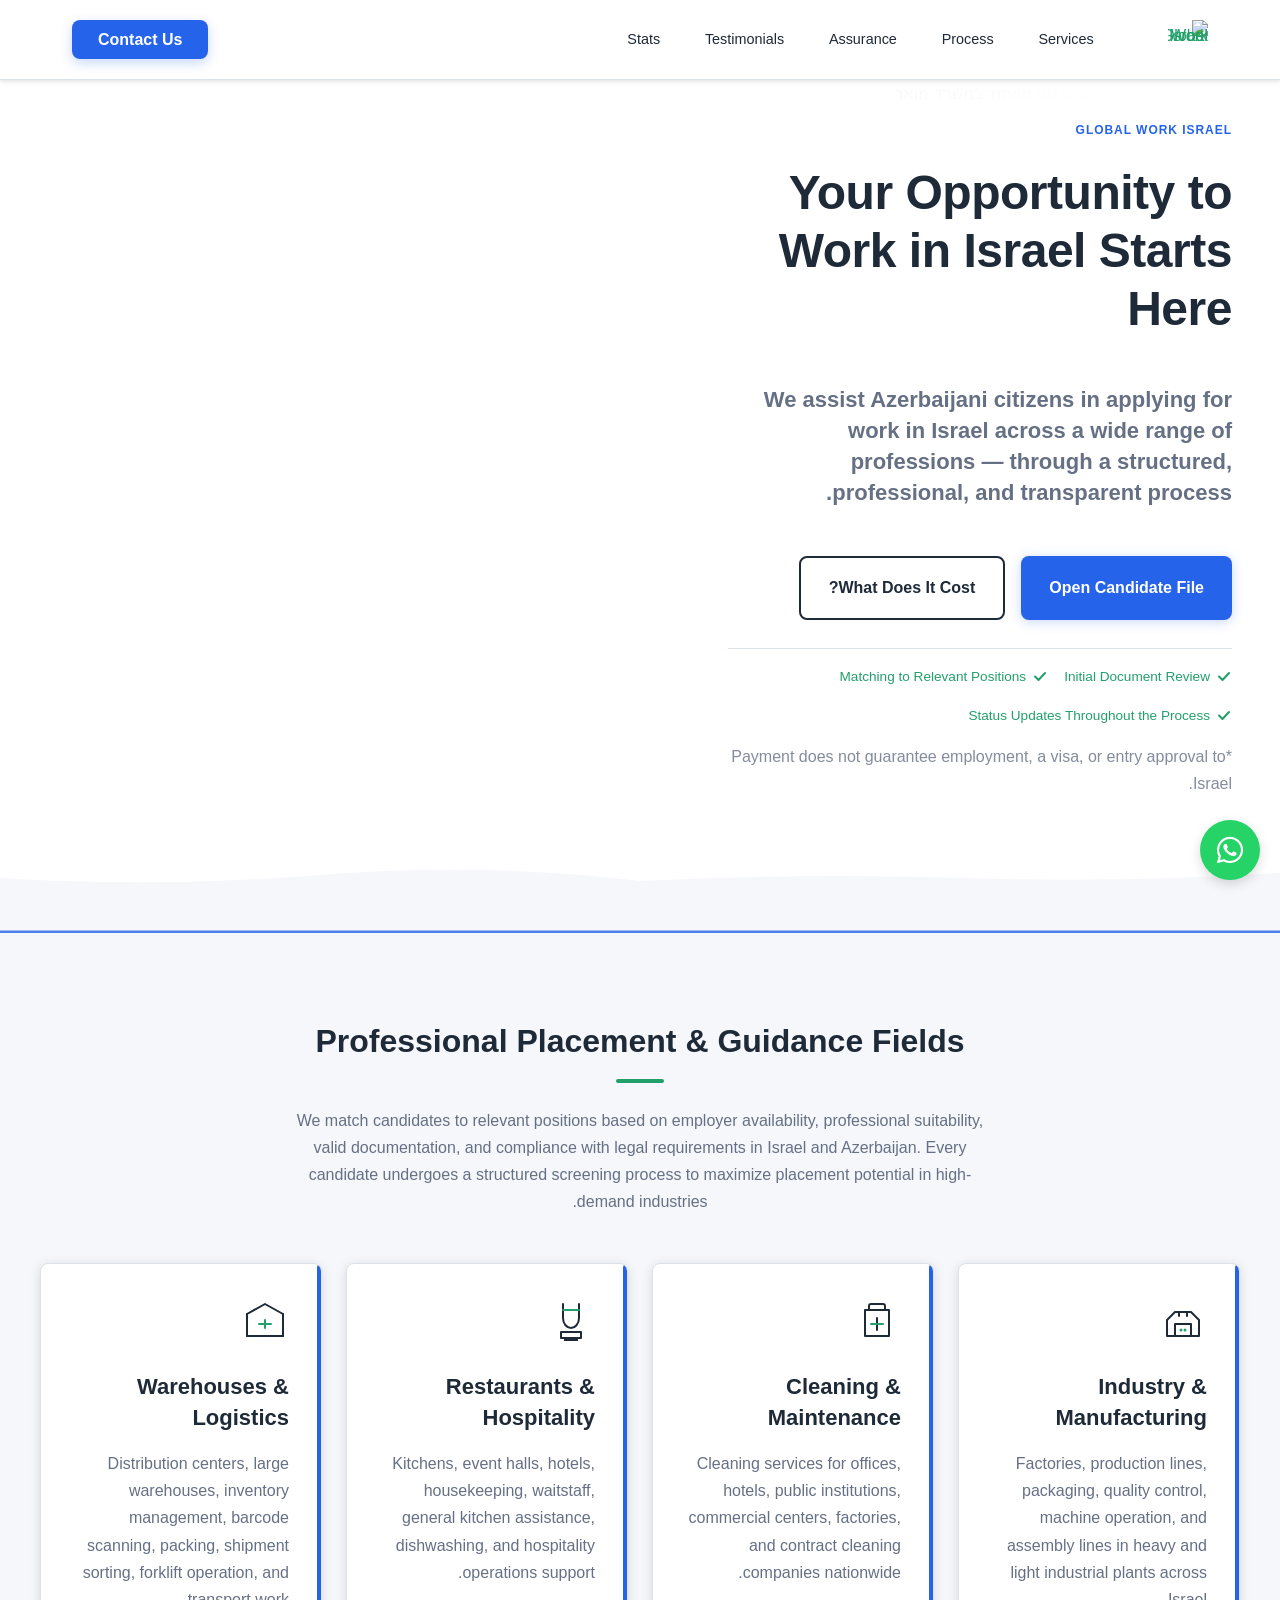
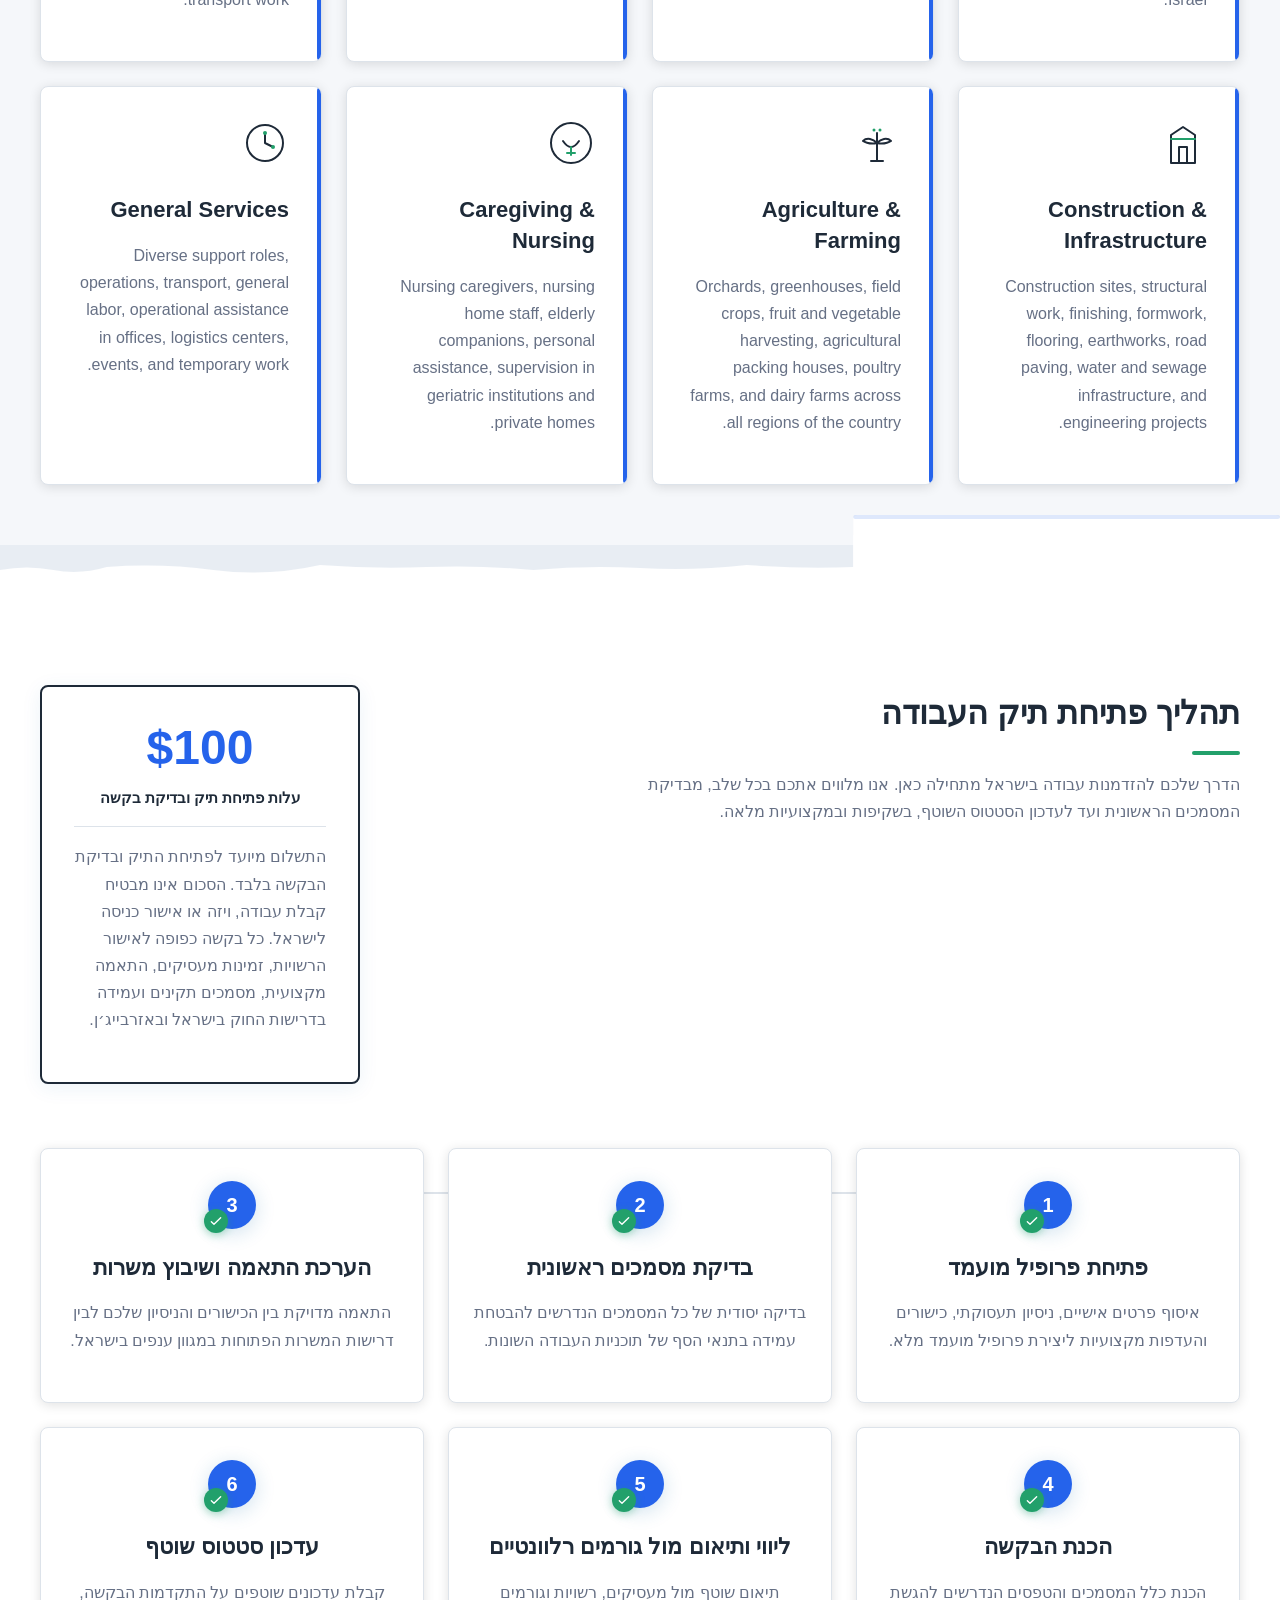
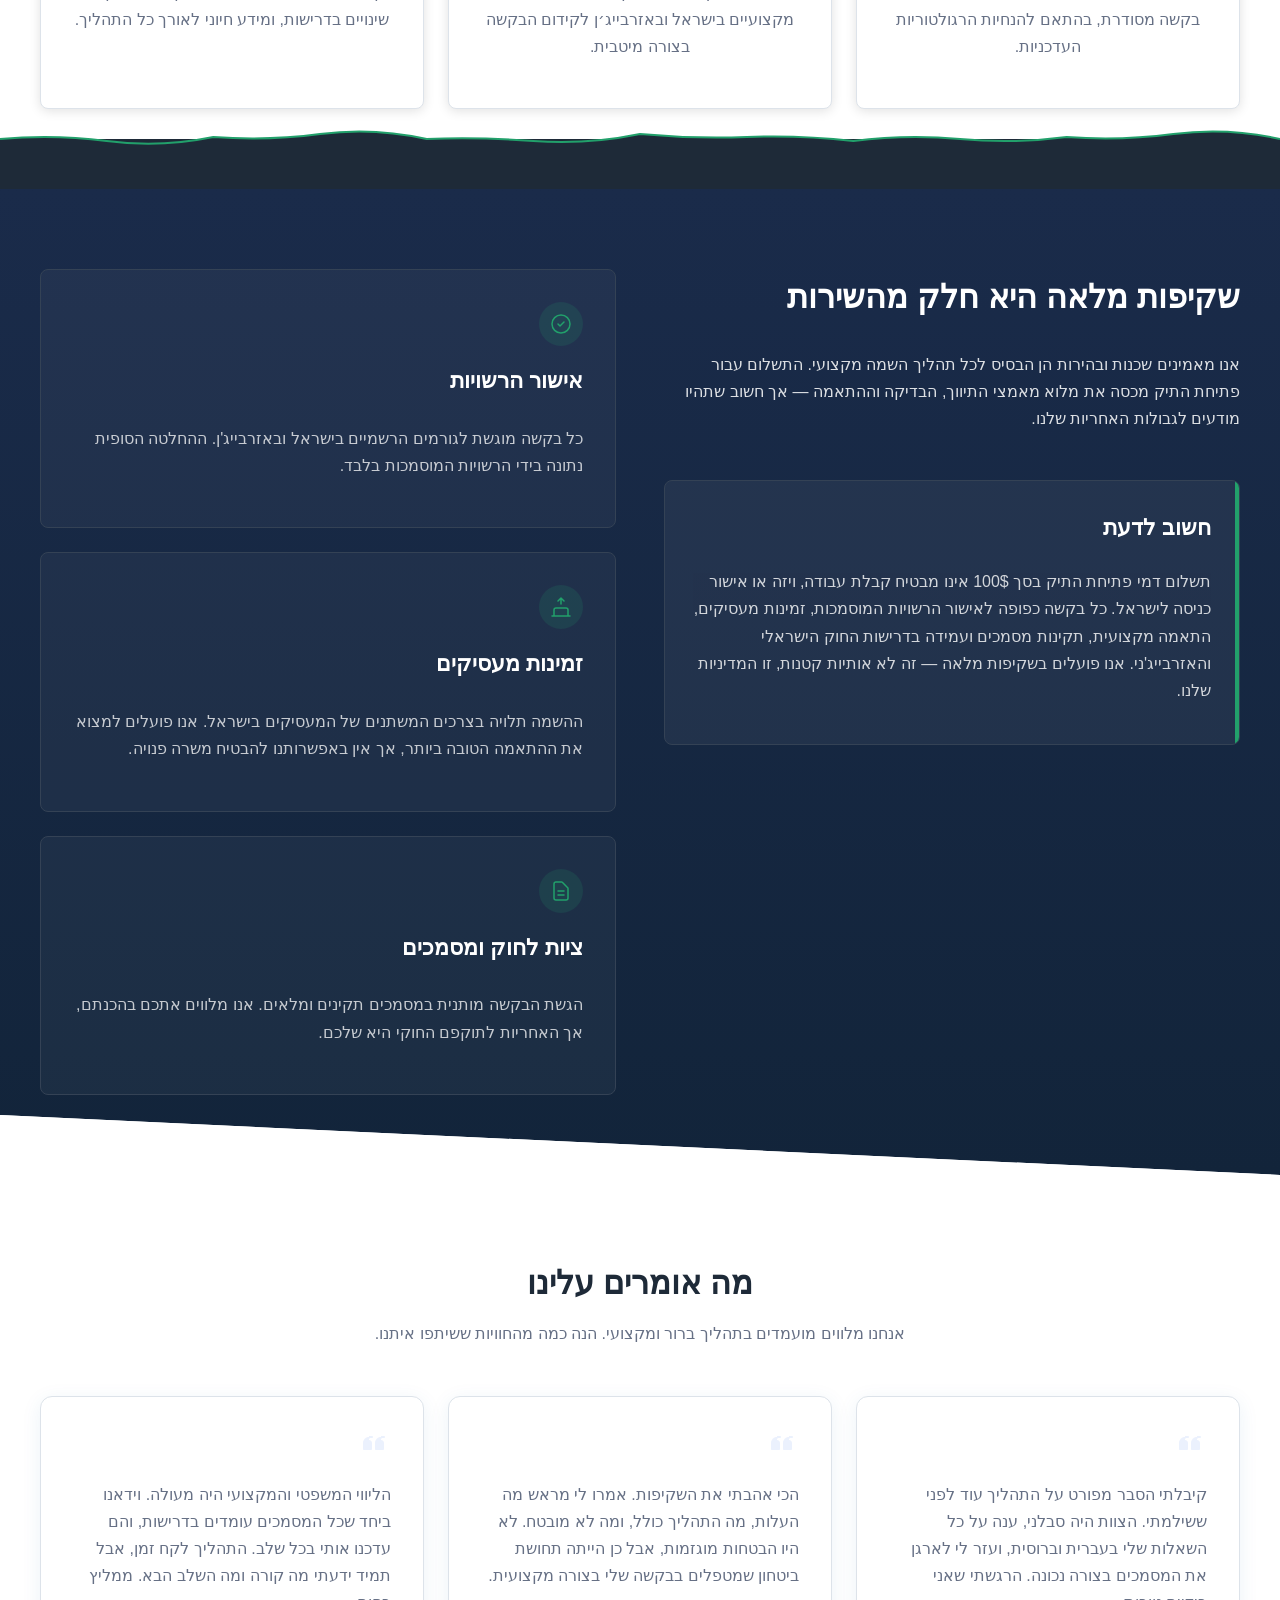
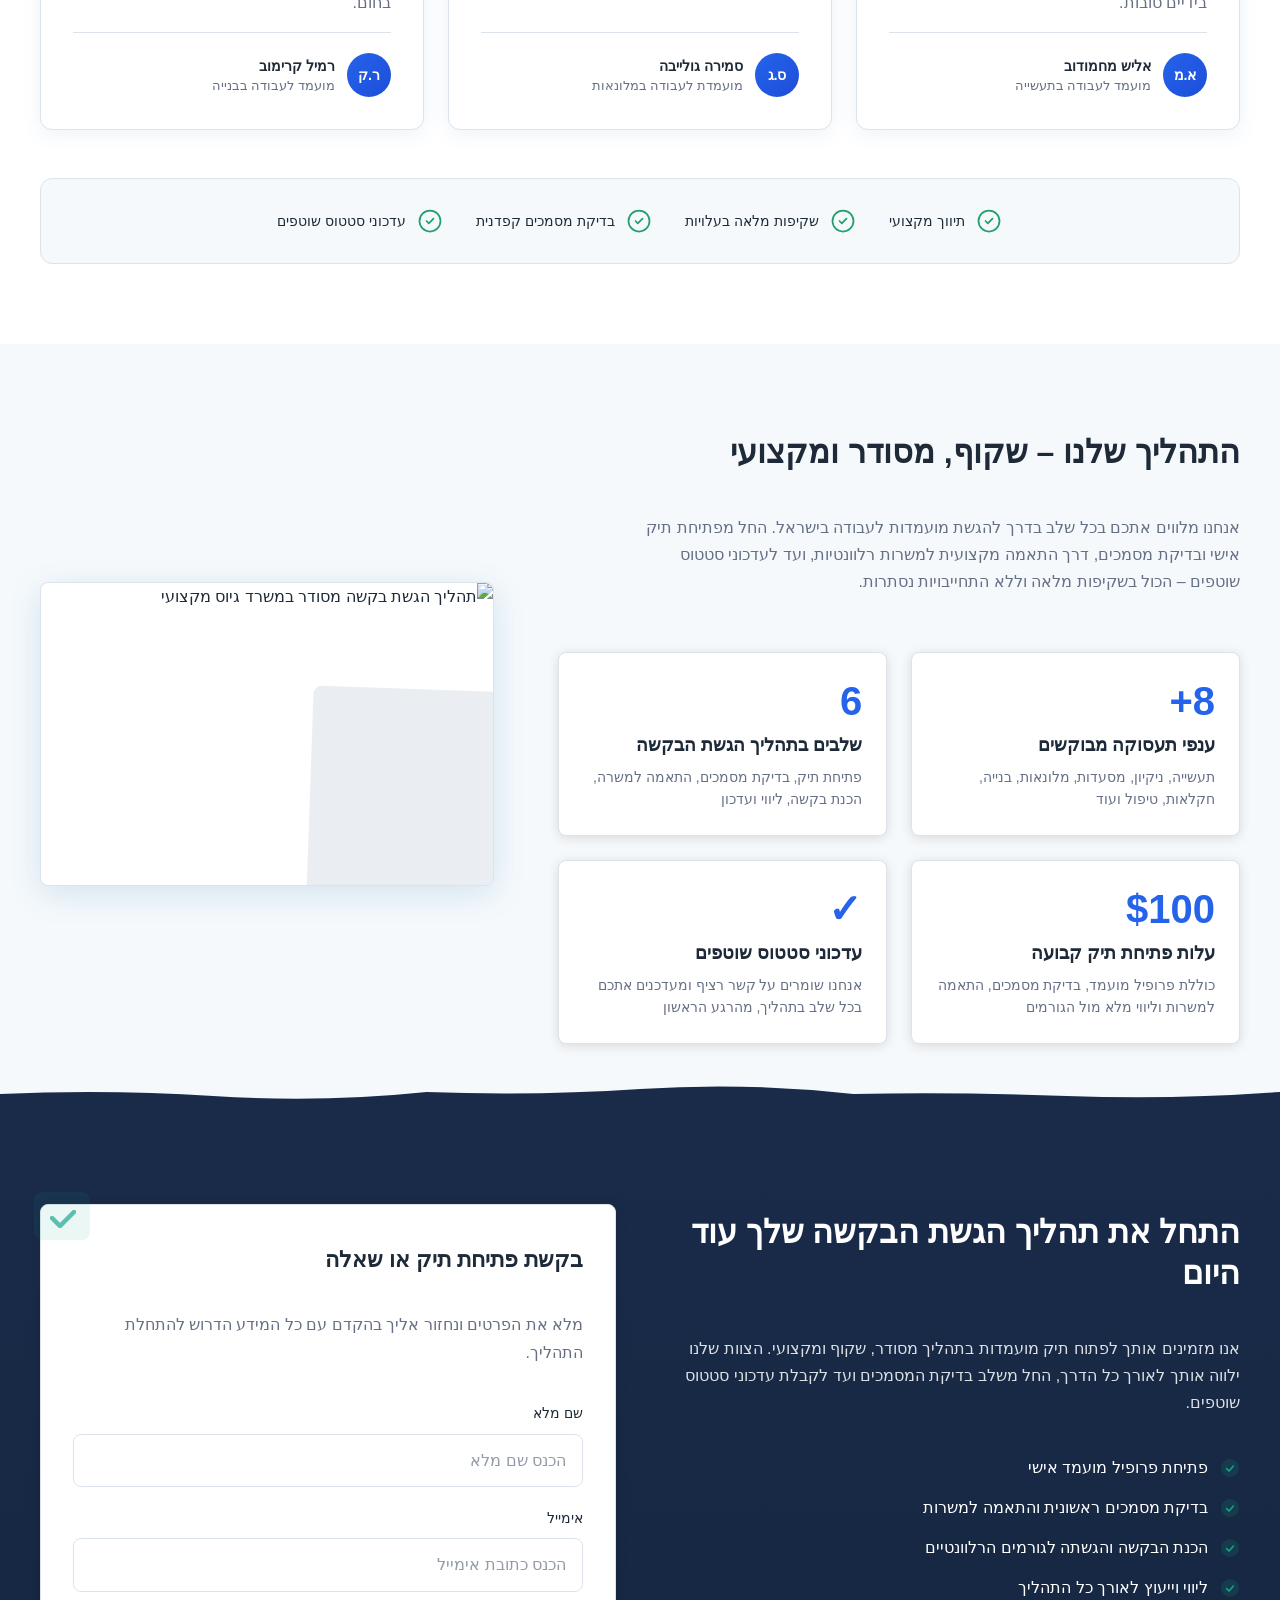
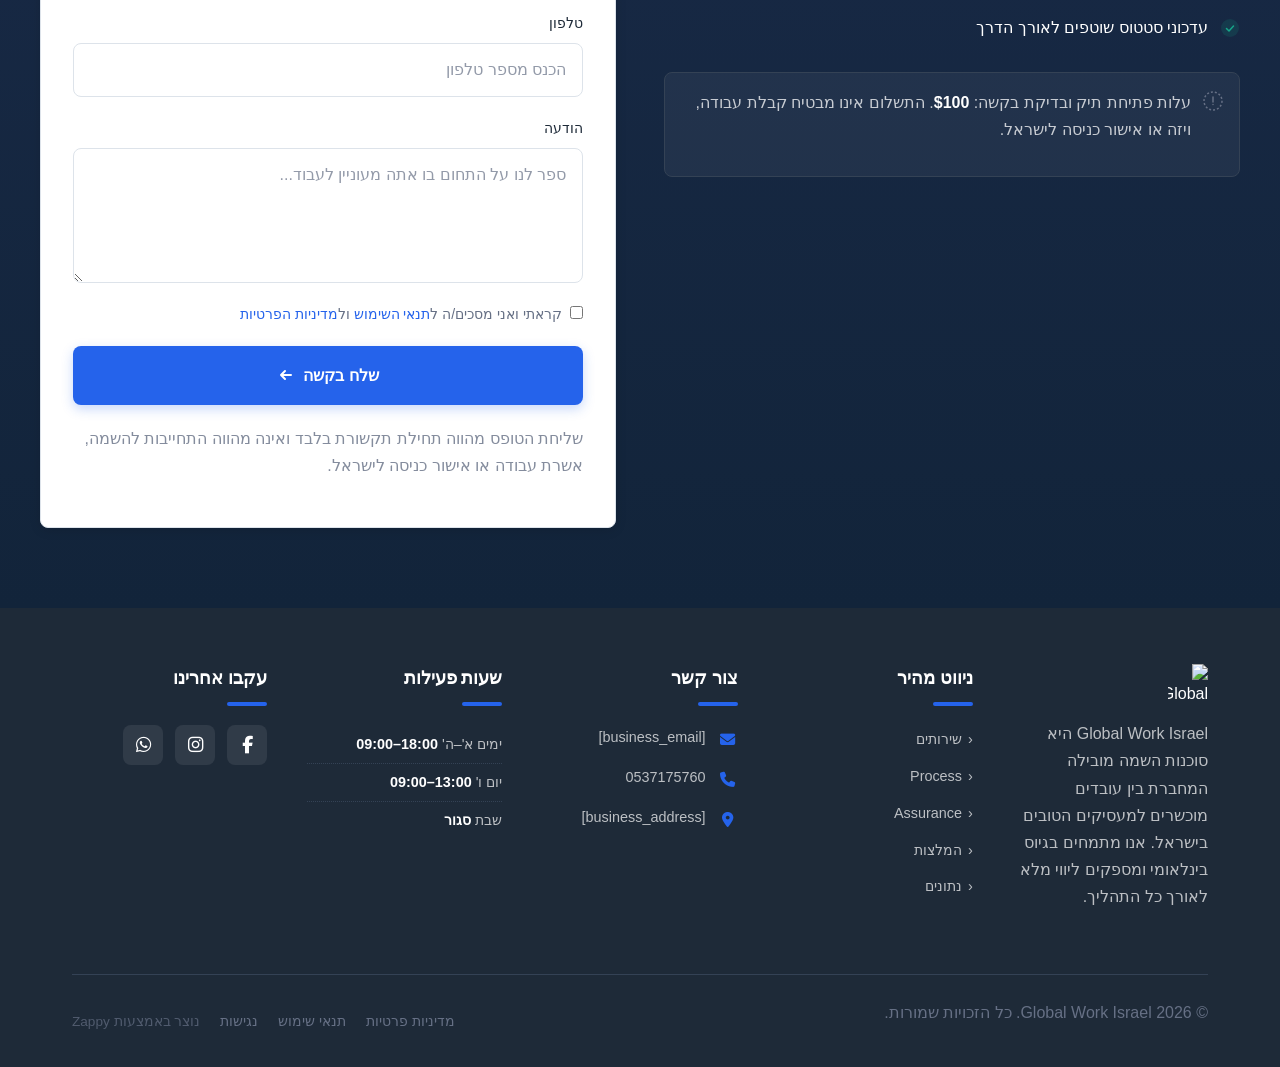
==== commit 8424a796: "Background sync: Progressive GitHub Sync" ====
--- a/public/index.html
+++ b/public/index.html
@@ -1 +1 @@
-<!doctype html><html dir="rtl" lang="he"><head><meta charset="UTF-8"><meta content="width=device-width,initial-scale=1" name="viewport"><meta content="index, follow" name="robots"><title>מצאו עבודה בישראל בקלות — Global Work Israel</title><meta content="סוכנות כוח אדם מקצועית לאזרחי אזרבייג'ן. התאמת משרות בתעשייה, ניקיון, בניין וסיעוד. שקיפות מלאה וליווי צמוד. דמי פתיחת תיק 100$ בלבד. התחילו עוד היום!" name="description"><meta content="סוכנויות תעסוקה לעבודה כללית, סוכנות כוח אדם זמני, חברות השמה לעובדים כלליים, הגשת מועמדות לעבודה בישראל, תיווך עבודה לאזרבייג'ן" name="keywords"><link href="/assets/favicon.ico" rel="icon" type="image/x-icon"><link href="/assets/favicon-16x16.png" rel="icon" type="image/png" sizes="16x16"><link href="/assets/favicon-32x32.png" rel="icon" type="image/png" sizes="32x32"><link href="/assets/favicon-48x48.png" rel="icon" type="image/png" sizes="48x48"><link href="/assets/favicon-192x192.png" rel="icon" type="image/png" sizes="192x192"><link href="/assets/favicon-512x512.png" rel="icon" type="image/png" sizes="512x512"><link href="/assets/apple-touch-icon.png" rel="apple-touch-icon"><script>!function(){"use strict";var t="4db1c656-168e-41d4-ab15-37f5e21668e4",e="https://api.zappy5.com/api/analytics/track",a=18e5,n=2592e6,o=!0,i=!0,r=!0;var s=function(){var e="zappy_visitor_"+t,a=null;try{if(a=localStorage.getItem(e)){var o=JSON.parse(a),i=Date.now();if(i-o.created<n)return o.lastSeen=i,localStorage.setItem(e,JSON.stringify(o)),o.id}}catch(t){console.warn("Zappy Analytics: LocalStorage not available")}var r="zv_"+Date.now()+"_"+Math.random().toString(36).substr(2,9);try{localStorage.setItem(e,JSON.stringify({id:r,created:Date.now(),lastSeen:Date.now()}))}catch(t){}return r}(),c=function(){var e="zappy_session_"+t,n=null;try{if(n=sessionStorage.getItem(e)){var o=JSON.parse(n),i=Date.now();if(i-o.timestamp<a)return o.timestamp=i,sessionStorage.setItem(e,JSON.stringify(o)),o.id}}catch(t){console.warn("Zappy Analytics: SessionStorage not available")}var r="zs_"+Date.now()+"_"+Math.random().toString(36).substr(2,9);try{sessionStorage.setItem(e,JSON.stringify({id:r,timestamp:Date.now()}))}catch(t){}return r}();function l(a,n){n=n||{};var o={website_id:t,event_type:a,page_path:window.location.pathname,referrer:document.referrer||"direct",visitor_id:s,session_id:c,metadata:n};if(navigator.sendBeacon){var i=new Blob([JSON.stringify(o)],{type:"application/json"});navigator.sendBeacon(e,i)}else fetch(e,{method:"POST",headers:{"Content-Type":"application/json"},body:JSON.stringify(o),keepalive:!0}).catch(function(t){console.warn("Zappy Analytics: Failed to track event",t)})}o&&l("pageview",{title:document.title,url:window.location.href}),i&&document.addEventListener("click",function(t){var e=t.target;if("BUTTON"===e.tagName||e.closest("button")){var a="BUTTON"===e.tagName?e:e.closest("button");l("click",{element:"button",text:a.textContent.trim().substring(0,100),id:a.id||null,class:a.className||null})}else if("A"===e.tagName||e.closest("a")){var n="A"===e.tagName?e:e.closest("a");l("navigation",{element:"link",text:n.textContent.trim().substring(0,100),href:n.href,external:n.hostname!==window.location.hostname})}},!0),r&&document.addEventListener("submit",function(t){var e=t.target;l("form_submit",{form_id:e.id||null,form_name:e.name||null,form_action:e.action||null,form_method:e.method||"GET"})},!0);var d=Date.now();window.addEventListener("beforeunload",function(){l("page_unload",{time_on_page:Math.floor((Date.now()-d)/1e3),page_path:window.location.pathname})}),window.zappyAnalytics={track:l,getVisitorId:function(){return s},getSessionId:function(){return c}}}()</script><meta content="מצאו עבודה בישראל בקלות — Global Work Israel" property="og:title"><meta content="סוכנות כוח אדם מקצועית לאזרחי אזרבייג'ן. התאמת משרות בתעשייה, ניקיון, בניין וסיעוד. שקיפות מלאה וליווי צמוד. דמי פתיחת תיק 100$ בלבד. התחילו עוד היום!" property="og:description"><meta content="summary_large_image" name="twitter:card"><meta content="מצאו עבודה בישראל בקלות — Global Work Israel" name="twitter:title"><meta content="סוכנות כוח אדם מקצועית לאזרחי אזרבייג'ן. התאמת משרות בתעשייה, ניקיון, בניין וסיעוד. שקיפות מלאה וליווי צמוד. דמי פתיחת תיק 100$ בלבד. התחילו עוד היום!" name="twitter:description"><meta content="website" property="og:type"><meta content="he_IL" property="og:locale"><style>.skip-link{position:absolute;top:0;left:0;transform:translateY(-200%);padding:12px 18px;background:var(--bg-dark,#1a1a1a);color:var(--text-light,#fff);font-weight:600;border-radius:0 0 8px 0;z-index:10000}.skip-link:focus{transform:none;outline:2px solid var(--ring,#fff);outline-offset:2px}:focus-visible{outline:2px solid var(--ring,currentColor);outline-offset:3px}</style><link href="/assets/favicon.ico" rel="icon" type="image/x-icon"><link href="/assets/favicon-16x16.png" rel="icon" type="image/png" sizes="16x16"><link href="/assets/favicon-32x32.png" rel="icon" type="image/png" sizes="32x32"><link href="/assets/favicon-48x48.png" rel="icon" type="image/png" sizes="48x48"><link href="/assets/favicon-192x192.png" rel="icon" type="image/png" sizes="192x192"><link href="/assets/favicon-512x512.png" rel="icon" type="image/png" sizes="512x512"><link href="/assets/apple-touch-icon.png" rel="apple-touch-icon"><link href="https://cdn.jsdelivr.net/npm/vanilla-cookieconsent@3/dist/cookieconsent.css" rel="stylesheet"><style id="zappy-critical-above-fold-css">html{box-sizing:border-box;-webkit-text-size-adjust:100%}*,::after,::before{box-sizing:inherit}body{margin:0;min-width:320px;overflow-x:clip}img,svg,video{max-width:100%;height:auto}main{display:block}.container{width:min(100% - 32px,1200px);margin-inline:auto}.navbar,header .navbar,header[role=banner],nav.navbar{position:relative;z-index:1000;width:100%}.nav-container,.navbar .container{display:flex;align-items:center;justify-content:space-between;min-height:64px}.logo,.logo-link img{display:block;width:35px;height:35px;object-fit:contain}#navMenu,.nav-menu{list-style:none}.fa,.fa-brands,.fa-regular,.fa-solid,.fab,.far,.fas{display:inline-block;min-width:1em;text-align:center}html:not(#zappy-noop) .navbar:has(.nav-ecommerce-icons)>.phone-header-btn,html:not(#zappy-noop)[data-zappy-site-type=ecommerce] .phone-header-btn{display:none!important;visibility:hidden!important;width:0!important;height:0!important;pointer-events:none!important}.hero-section,.index-hero-section,section[class*=hero]{position:relative;overflow:hidden;min-height:560px}.hero-bg-image,.hero-bg-wrapper,section[class*=hero] [class*=hero-bg]{position:absolute;inset:0;width:100%;height:100%}.hero-bg-image img,.hero-bg-wrapper img,section[class*=hero] [data-hero-bg],section[class*=hero] img[data-hero-background=true]{width:100%!important;height:100%!important;object-fit:cover!important;display:block}.hero-content,section[class*=hero] .container{position:relative;z-index:2}@media(max-width:768px){:root{--header-height:72px;--total-header-height:72px;--zappy-mobile-menu-top:72px}html[data-zappy-site-type=ecommerce] body{padding-top:var(--total-header-height,72px)}html[data-zappy-site-type=ecommerce] body>.navbar:not(.zappy-catalog-menu),html[data-zappy-site-type=ecommerce] body>nav.navbar{position:fixed!important;top:0;left:0;right:0;z-index:100000;width:100%;margin-bottom:0}.zappy-catalog-menu{position:fixed;top:var(--header-height,72px);left:0;right:0;z-index:99999}.nav-container,.navbar .container{min-height:60px}#navMenu,.nav-menu{max-width:100vw;overflow-x:hidden}.hero-section,.index-hero-section,section[class*=hero]{min-height:100svh}.hero-bg-image,.hero-bg-wrapper,.hero-scrim{min-height:100svh}}</style><link href="/styles.css" rel="preload" as="style"><link href="/styles.css" rel="stylesheet" media="print" onload='this.media="all"'><noscript><link href="/styles.css" rel="stylesheet"></noscript><script>window.ZAPPY_WEBSITE_ID="4db1c656-168e-41d4-ab15-37f5e21668e4",window.ZAPPY_API_BASE="https://api.zappy5.com"</script><link href="/assets/site-index-hero-image-1.webp" rel="preload" as="image" fetchpriority="high"><style id="zappy-dropdown-submenu-styles">#navMenu li:has(.sub-menu),.nav-menu li:has(.sub-menu),.navbar li:has(.sub-menu),nav li:has(.sub-menu){position:relative}#navMenu .sub-menu,.nav-menu .sub-menu,.navbar .sub-menu,nav .sub-menu{display:block!important;position:absolute!important;top:100%;left:0;min-width:220px;border-radius:8px;box-shadow:0 8px 25px rgba(0,0,0,.15);padding:8px 0;opacity:0;visibility:hidden;transform:translateY(10px);transition:all .3s ease;z-index:1000;list-style:none;pointer-events:none}#navMenu li:hover>.sub-menu,.nav-menu li:hover>.sub-menu,.navbar li:hover>.sub-menu,nav li:hover>.sub-menu{opacity:1!important;visibility:visible!important;transform:translateY(0)!important;pointer-events:auto!important}.sub-menu li{list-style:none;margin:0;padding:0}.sub-menu a{display:block!important;padding:10px 16px!important;color:var(--text-dark,#333)!important;font-weight:500;text-decoration:none;white-space:nowrap;transition:background-color .2s}.sub-menu .zappy-nav-child>a{padding-left:28px!important;font-size:.9em!important;opacity:.85!important}[dir=rtl] .sub-menu .zappy-nav-child>a,html[lang=ar] .sub-menu .zappy-nav-child>a,html[lang=he] .sub-menu .zappy-nav-child>a{padding-left:10px!important;padding-right:28px!important}.sub-menu .zappy-nav-parent>a{font-weight:600!important}.sub-menu a:hover{background-color:#f5f5f5}[dir=rtl] .nav-menu .sub-menu,[dir=rtl] .navbar .sub-menu,[dir=rtl] nav .sub-menu,html[lang=ar] .nav-menu .sub-menu,html[lang=ar] .navbar .sub-menu,html[lang=ar] nav .sub-menu,html[lang=he] .nav-menu .sub-menu,html[lang=he] .navbar .sub-menu,html[lang=he] nav .sub-menu{left:auto!important;right:0!important}.sub-menu:empty,.sub-menu:not(:has(li)):not(:has(> a)),.sub-menu:not(:has(li:not(.zappy-hidden-menu-item))):not(:has(> a)){display:none!important;opacity:0!important;visibility:hidden!important;pointer-events:none!important}li:has(.menu-group-title):hover>.sub-menu{opacity:1!important;visibility:visible!important;transform:translateY(0)!important;pointer-events:auto!important}#navMenu>li>.menu-group-title,.nav-menu>li>.menu-group-title{display:inline-block;padding:.5rem 1rem;cursor:default;user-select:none}@media (max-width:768px){#navMenu .sub-menu,.nav-menu .sub-menu,.navbar .sub-menu,nav .sub-menu{position:static!important;transform:none!important;box-shadow:none!important;background:0 0!important;max-height:0;overflow:hidden;opacity:0;visibility:hidden;transition:max-height .3s ease,opacity .3s ease;padding:0!important;border-radius:0!important}#navMenu .sub-menu.mobile-expanded,.nav-menu .sub-menu.mobile-expanded,.navbar .sub-menu.mobile-expanded{max-height:none!important;overflow-y:visible!important;opacity:1!important;visibility:visible!important;padding:8px 0 8px 16px!important}[dir=rtl] .sub-menu.mobile-expanded,html[lang=he] .sub-menu.mobile-expanded{padding:8px 16px 8px 0!important}#navMenu li:hover>.sub-menu,.nav-menu li:hover>.sub-menu,.navbar li:hover>.sub-menu,nav li:hover>.sub-menu{opacity:0;visibility:hidden;pointer-events:none}#navMenu li>.sub-menu.mobile-expanded,.nav-menu li>.sub-menu.mobile-expanded,.navbar li>.sub-menu.mobile-expanded,nav li>.sub-menu.mobile-expanded{opacity:1!important;visibility:visible!important;pointer-events:auto!important}#navMenu li:has(.sub-menu),.nav-menu li:has(.sub-menu),.navbar li:has(.sub-menu),nav li:has(.sub-menu){display:flex!important;flex-wrap:wrap!important;align-items:center!important;position:relative!important;min-height:44px!important}#navMenu li:has(.sub-menu)>a,.nav-menu li:has(.sub-menu)>a,.navbar li:has(.sub-menu)>a,nav li:has(.sub-menu)>a{flex:1!important;min-width:0!important}#navMenu li:has(.sub-menu)>.menu-group-title,.nav-menu li:has(.sub-menu)>.menu-group-title,.navbar li:has(.sub-menu)>.menu-group-title,nav li:has(.sub-menu)>.menu-group-title{flex:1!important;min-width:0!important;padding:0!important;line-height:inherit!important}#navMenu li:has(.sub-menu)>.sub-menu,.nav-menu li:has(.sub-menu)>.sub-menu,.navbar li:has(.sub-menu)>.sub-menu,nav li:has(.sub-menu)>.sub-menu{flex-basis:100%!important;width:100%!important}#navMenu li:has(.sub-menu)>a [class*=arrow],#navMenu li:has(.sub-menu)>a [class*=chevron],.nav-menu li:has(.sub-menu)>a .fa-angle-down,.nav-menu li:has(.sub-menu)>a .fa-chevron-down,.nav-menu li:has(.sub-menu)>a [class*=arrow],.nav-menu li:has(.sub-menu)>a [class*=chevron],nav li:has(.sub-menu)>a [class*=arrow],nav li:has(.sub-menu)>a [class*=chevron]{display:none!important;visibility:hidden!important}.mobile-submenu-toggle{display:flex!important;align-items:center!important;justify-content:center!important;width:44px!important;height:auto!important;background:0 0!important;border:none!important;cursor:pointer!important;color:var(--text-dark)!important;position:static!important;flex-shrink:0!important;align-self:stretch!important;z-index:2!important;padding:0!important;margin:0!important}.mobile-submenu-toggle::after{content:''!important;width:0!important;height:0!important;border-left:6px solid transparent!important;border-right:6px solid transparent!important;border-top:7px solid currentColor!important;transition:transform .3s ease!important}.mobile-submenu-toggle.expanded::after{transform:rotate(180deg)!important}.sub-menu a{padding:10px 0!important;display:block!important;color:var(--text-dark)!important;white-space:normal!important}.sub-menu .zappy-nav-child>a{padding-left:28px!important;font-size:.9em!important;opacity:.85!important}[dir=rtl] .sub-menu .zappy-nav-child>a,html[lang=ar] .sub-menu .zappy-nav-child>a,html[lang=he] .sub-menu .zappy-nav-child>a{padding-left:0!important;padding-right:28px!important}.sub-menu .zappy-nav-parent>a{font-weight:600!important}#navMenu.active,.nav-menu.active{max-width:100vw!important;overflow-x:hidden!important;box-sizing:border-box!important}.navbar .sub-menu li a,.zappy-products-dropdown .sub-menu a,nav.navbar .sub-menu li a{color:var(--text-dark)!important}}@media (min-width:769px){.mobile-submenu-toggle{display:none!important}}</style><style id="zappy-widget-visibility">html[dir=rtl] .whatsapp-float{right:20px!important;left:auto!important}html:not([dir]) .whatsapp-float,html[dir=ltr] .whatsapp-float{left:20px!important;right:auto!important}html[dir=rtl] #mic-access-tool-general-button,html[dir=rtl] #mic-init-access-tool #mic-access-tool-general-button,html[dir=rtl] #mic-init-access-tool .mic-access-tool-general-button,html[dir=rtl] ._access-icon,html[dir=rtl] .mic-access-tool-general-button{left:20px!important;right:auto!important}html:not([dir]) #mic-access-tool-general-button,html:not([dir]) #mic-init-access-tool #mic-access-tool-general-button,html:not([dir]) #mic-init-access-tool .mic-access-tool-general-button,html:not([dir]) ._access-icon,html:not([dir]) .mic-access-tool-general-button,html[dir=ltr] #mic-access-tool-general-button,html[dir=ltr] #mic-init-access-tool #mic-access-tool-general-button,html[dir=ltr] #mic-init-access-tool .mic-access-tool-general-button,html[dir=ltr] ._access-icon,html[dir=ltr] .mic-access-tool-general-button{right:20px!important;left:auto!important}@media (max-width:768px){.whatsapp-float{display:flex!important}}@media (min-width:769px){.whatsapp-float{display:flex!important}}@media (max-width:768px){#mic-access-tool-general-button,#mic-init-access-tool #mic-access-tool-general-button,#mic-init-access-tool .mic-access-tool-general-button,._access-icon,.mic-access-tool-general-button{display:flex!important;visibility:visible!important;opacity:1!important;pointer-events:auto!important}#mic-access-tool-box.opened-mic-access-tool,#mic-init-access-tool #mic-access-tool-box.opened-mic-access-tool,.mic-access-tool-box.opened-mic-access-tool{visibility:visible!important;opacity:1!important;pointer-events:auto!important}}@media (min-width:769px){#mic-access-tool-general-button,#mic-init-access-tool #mic-access-tool-general-button,#mic-init-access-tool .mic-access-tool-general-button,._access-icon,.mic-access-tool-general-button{display:flex!important;visibility:visible!important;opacity:1!important;pointer-events:auto!important}#mic-access-tool-box.opened-mic-access-tool,#mic-init-access-tool #mic-access-tool-box.opened-mic-access-tool,.mic-access-tool-box.opened-mic-access-tool{visibility:visible!important;opacity:1!important;pointer-events:auto!important}}</style></head><body><a href="#main" class="skip-link">דלג לתוכן הראשי</a><nav class="navbar" dir="rtl"><button class="mobile-toggle" aria-label="Menu" id="mobileToggle"><svg viewBox="0 0 24 24" fill="none" height="24" width="24" class="hamburger-icon" style="display:block !important"><path d="M3 12h18M3 6h18M3 18h18" stroke="currentColor" stroke-width="2" stroke-linecap="round"></path></svg> <svg viewBox="0 0 24 24" fill="none" height="24" width="24" class="close-icon" style="display:none !important"><path d="M18 6L6 18M6 6l12 12" stroke="currentColor" stroke-width="2" stroke-linecap="round"></path></svg></button> <button class="phone-header-btn" aria-label="Call" data-phone="[business_phone]"><svg viewBox="0 0 24 24" fill="currentColor" height="20" width="20"><path d="M22 16.92v3a2 2 0 0 1-2.18 2 19.79 19.79 0 0 1-8.63-3.07 19.5 19.5 0 0 1-6-6 19.79 19.79 0 0 1-3.07-8.67A2 2 0 0 1 4.11 2h3a2 2 0 0 1 2 1.72 12.84 12.84 0 0 0 .7 2.81 2 2 0 0 1-.45 2.11L8.09 9.91a16 16 0 0 0 6 6l1.27-1.27a2 2 0 0 1 2.11-.45 12.84 12.84 0 0 0 2.81.7A2 2 0 0 1 22 16.92z"></path></svg></button><div class="nav-container"><div class="nav-right-group"><div class="nav-brand"><a href="/" class="logo-link"><img alt="Global Work Israel" class="logo" decoding="async" height="35" src="/assets/site-----image-1.webp" width="35"></a></div><ul class="nav-menu" id="navMenu"><li><a href="#services">Services</a></li><li><a href="#process">Process</a></li><li><a href="#assurance">Assurance</a></li><li><a href="#testimonials">Testimonials</a></li><li><a href="#stats">Stats</a></li><li class="mobile-contact-link nav-cta-mobile-item"><a href="#cta" class="nav-cta-btn">Contact Us</a></li></ul></div><div class="nav-cta-container"><a href="#cta" class="nav-cta-btn">Contact Us</a></div></div></nav><script>window.addEventListener("load",function(){const e=document.querySelector(".navbar, nav, header");if(!e)return void console.log("[Navbar] Navbar element not found");let t=document.getElementById("mobileToggle")||document.querySelector(".mobile-toggle")||document.querySelector(".hamburger")||document.querySelector(".hamburger-menu")||document.querySelector(".menu-toggle")||document.querySelector(".burger-menu")||document.querySelector('[aria-label="Menu"]')||document.querySelector('[aria-label="תפריט"]');const o=document.querySelector(".phone-header-btn"),n=window.getComputedStyle(e);let r=n.backgroundColor;if(console.log("[Navbar] Initial navbar background:",r),"transparent"===r||"rgba(0, 0, 0, 0)"===r||r.startsWith("rgba")&&r.includes(", 0)")){const e=n.backgroundImage;if(e&&"none"!==e)console.log("[Navbar] Navbar has background image/gradient, using dark text"),r="rgb(240, 240, 240)";else{const e=window.getComputedStyle(document.body).backgroundColor;console.log("[Navbar] Navbar transparent, using body background:",e),r=e}}const a=r.match(/\d+/g);if(a&&a.length>=3){const e=(.299*parseInt(a[0])+.587*parseInt(a[1])+.114*parseInt(a[2]))/255;console.log("[Navbar] Mobile button colors preserved from Claude CSS (luminance:",e.toFixed(2)+")");const n=document.createElement("style");n.id="zappy-mobile-nav-fix";document.documentElement.lang;document.documentElement.dir,n.textContent='\n        /* Hide mobile buttons on desktop, show only on mobile */\n        @media (min-width: 769px) {\n          .mobile-toggle,\n          .phone-header-btn {\n            display: none !important;\n          }\n        }\n        \n        /* Show and position mobile buttons correctly on mobile */\n        @media (max-width: 768px) {\n          .navbar,\n          nav.navbar {\n            min-height: 70px !important;\n          }\n\n          .mobile-toggle,\n          .phone-header-btn {\n            position: absolute !important;\n            top: 0 !important;\n            bottom: 0 !important;\n            margin-top: auto !important;\n            margin-bottom: auto !important;\n            transform: none !important;\n            z-index: 1001 !important;\n            display: flex !important;\n            align-items: center !important;\n            justify-content: center !important;\n            width: 36px !important;\n            height: 36px !important;\n            border-radius: 50% !important;\n            border: none !important;\n            cursor: pointer !important;\n            padding: 6px !important;\n            background: none !important;\n            color: var(--nav-text, var(--text-dark)) !important;\n            touch-action: manipulation !important;\n            -webkit-tap-highlight-color: transparent !important;\n          }\n\n          html[data-zappy-site-type="ecommerce"] .phone-header-btn,\n          body[data-zappy-site-type="ecommerce"] .phone-header-btn,\n          html[data-zappy-site-type="ecommerce"] header .phone-header-btn,\n          html[data-zappy-site-type="ecommerce"] nav .phone-header-btn {\n            display: none !important;\n            visibility: hidden !important;\n            width: 0 !important;\n            height: 0 !important;\n            min-width: 0 !important;\n            overflow: hidden !important;\n          }\n          \n          /* LTR positioning (default): hamburger LEFT, phone RIGHT */\n          html:not([dir="rtl"]):not([lang="he"]):not([lang="ar"]) .mobile-toggle,\n          html[dir="ltr"] .mobile-toggle {\n            left: 12px !important;\n            right: auto !important;\n          }\n          html:not([dir="rtl"]):not([lang="he"]):not([lang="ar"]) .phone-header-btn,\n          html[dir="ltr"] .phone-header-btn {\n            right: 12px !important;\n            left: auto !important;\n          }\n          \n          /* RTL positioning: hamburger RIGHT, phone LEFT */\n          html[dir="rtl"] .mobile-toggle,\n          html[lang="he"] .mobile-toggle,\n          html[lang="ar"] .mobile-toggle {\n            right: 12px !important;\n            left: auto !important;\n          }\n          html[dir="rtl"] .phone-header-btn,\n          html[lang="he"] .phone-header-btn,\n          html[lang="ar"] .phone-header-btn {\n            left: 12px !important;\n            right: auto !important;\n          }\n          \n          /* CRITICAL: Ensure nav-container has min-height on mobile */\n          /* All children are positioned absolutely/fixed on mobile, so height:auto collapses to 0 */\n          .nav-container {\n            min-height: 70px !important;\n            position: relative !important;\n          }\n          \n          /* Ensure SVG icons are properly sized and inherit color */\n          .mobile-toggle svg,\n          .phone-header-btn svg {\n            width: 24px !important;\n            height: 24px !important;\n            /* Don\'t force display - let JavaScript control hamburger/close toggle */\n          }\n          \n          /* Reset nav-cta-container on mobile - remove desktop box-shadow/padding */\n          /* that creates a visible ghost box when CTA button is hidden */\n          .nav-cta-container {\n            box-shadow: none !important;\n            padding: 0 !important;\n          }\n          \n          /* Hide nav-cta-container entirely on mobile when there\'s no lang-switcher */\n          /* (only the CTA button is inside, and it\'s hidden on mobile) */\n          .nav-cta-container:not(:has(.lang-switcher)) {\n            display: none !important;\n          }\n          \n          /* CRITICAL: Prevent hero image fade gradient from bleeding over headline text */\n          /* The .image-fade-gradient has bottom: -30px (extends below parent) */\n          /* On mobile stacked layout, this overlaps the h1 text below the image */\n          .hero-image-column {\n            overflow: hidden !important;\n          }\n          .image-fade-gradient {\n            bottom: 0 !important;\n          }\n          \n          /* Hide desktop language switcher on mobile - hamburger menu handles it */\n          /* High specificity to override stored CSS */\n          .lang-switcher,\n          .nav-cta-container .lang-switcher,\n          .nav-container .lang-switcher,\n          .navbar .lang-switcher,\n          .navbar .nav-cta-container .lang-switcher {\n            display: none !important;\n          }\n        }\n      ';const r=document.getElementById("zappy-mobile-nav-fix");r&&r.remove(),document.head.appendChild(n),console.log("[Navbar] Critical CSS injected for mobile nav positioning");const i=window.innerWidth<=768;if(t){const e=t.querySelector(".hamburger-icon"),o=t.querySelector(".close-icon");e&&(e.style.setProperty("width","24px","important"),e.style.setProperty("height","24px","important"),e.style.setProperty("display","block","important")),o&&(o.style.setProperty("width","24px","important"),o.style.setProperty("height","24px","important"),o.style.setProperty("display","none","important")),i?(t.style.setProperty("position","absolute","important"),t.style.setProperty("top","0","important"),t.style.setProperty("bottom","0","important"),t.style.setProperty("margin-top","auto","important"),t.style.setProperty("margin-bottom","auto","important"),t.style.setProperty("transform","none","important"),t.style.setProperty("z-index","1001","important"),t.style.removeProperty("left"),t.style.removeProperty("right"),console.log("[Navbar] Mobile toggle positioning applied (mobile viewport)")):(t.style.removeProperty("position"),t.style.removeProperty("top"),t.style.removeProperty("transform"),t.style.removeProperty("z-index"),t.style.removeProperty("left"),t.style.removeProperty("right"),console.log("[Navbar] Desktop viewport - cleared mobile toggle inline positioning"))}if(o){const e=o.querySelector("svg");e&&(e.style.width="24px",e.style.height="24px",e.setAttribute("width","24"),e.setAttribute("height","24")),i?(o.style.setProperty("position","absolute","important"),o.style.setProperty("top","0","important"),o.style.setProperty("bottom","0","important"),o.style.setProperty("margin-top","auto","important"),o.style.setProperty("margin-bottom","auto","important"),o.style.setProperty("transform","none","important"),o.style.setProperty("z-index","1001","important"),o.style.removeProperty("left"),o.style.removeProperty("right"),console.log("[Navbar] Phone button positioning applied (mobile viewport)")):(o.style.removeProperty("position"),o.style.removeProperty("top"),o.style.removeProperty("transform"),o.style.removeProperty("z-index"),o.style.removeProperty("left"),o.style.removeProperty("right"),console.log("[Navbar] Desktop viewport - cleared phone button inline positioning"))}}else console.log("[Navbar] Could not parse background color:",r);t=document.getElementById("mobileToggle")||document.querySelector(".mobile-toggle")||document.querySelector(".hamburger")||document.querySelector(".hamburger-menu")||document.querySelector(".menu-toggle")||document.querySelector(".burger-menu")||document.querySelector('[aria-label="Menu"]')||document.querySelector('[aria-label="תפריט"]');const i=document.getElementById("navMenu")||document.querySelector(".nav-menu")||document.querySelector(".nav-links")||document.querySelector("nav ul:not(.submenu)");if(!t||!i)return void console.log("[Navbar] Mobile toggle or menu not found:",{toggle:!!t,menu:!!i});i.id||(i.id="navMenu"),console.log("[Navbar] Initializing mobile menu...");const l=t.cloneNode(!0);t.parentNode.replaceChild(l,t);var s=0;function p(e){var t=Date.now();t-s<300||(s=t,function(e){e.preventDefault(),e.stopPropagation();const t=l.querySelector(".hamburger-icon"),o=l.querySelector(".close-icon");i.classList.contains("active")?(i.classList.remove("active"),t&&t.style.setProperty("display","block","important"),o&&o.style.setProperty("display","none","important"),document.body.style.overflow="",document.body.classList.remove("menu-open"),console.log("[Navbar] Menu closed")):(i.classList.add("active"),t&&t.style.setProperty("display","none","important"),o&&o.style.setProperty("display","block","important"),document.body.style.overflow="hidden",document.body.classList.add("menu-open"),console.log("[Navbar] Menu opened"))}(e))}l.addEventListener("click",p),l.addEventListener("touchend",p),document.addEventListener("keydown",function(e){if(("Escape"===e.key||"Esc"===e.key)&&i.classList.contains("active")){const e=l.querySelector(".hamburger-icon"),t=l.querySelector(".close-icon");i.classList.remove("active"),e&&e.style.setProperty("display","block","important"),t&&t.style.setProperty("display","none","important"),document.body.style.overflow="",document.body.classList.remove("menu-open"),console.log("[Navbar] Menu closed (Escape)")}}),i.querySelectorAll("a").forEach(function(e){e.addEventListener("click",function(){if("#"===this.getAttribute("href"))return;const e=l.querySelector(".hamburger-icon"),t=l.querySelector(".close-icon");i.classList.remove("active"),e&&e.style.setProperty("display","block","important"),t&&t.style.setProperty("display","none","important"),document.body.style.overflow="",document.body.classList.remove("menu-open"),console.log("[Navbar] Menu closed (link clicked)")})});var m=i.querySelectorAll(".dropdown-toggle");m.forEach(function(e){e.addEventListener("click",function(e){e.preventDefault(),e.stopPropagation();var t=this.closest(".nav-dropdown");t&&(t.parentNode.querySelectorAll(".nav-dropdown.open").forEach(function(e){e!==t&&e.classList.remove("open")}),t.classList.toggle("open"),console.log("[Navbar] Dropdown toggled:",t.classList.contains("open")?"open":"closed"))})}),document.addEventListener("click",function(e){e.target.closest(".nav-dropdown")||document.querySelectorAll(".nav-dropdown.open").forEach(function(e){e.classList.remove("open")})}),console.log("[Navbar] Dropdown handlers initialized for "+m.length+" dropdowns"),o&&o.addEventListener("click",function(){const e=document.querySelectorAll('a[href^="tel:"]'),t=e.length>0?e[0].getAttribute("href").replace("tel:",""):"[business_phone]";window.location.href="tel:"+t,console.log("[Navbar] Phone button clicked")}),console.log("[Navbar] Mobile menu initialized successfully")})</script><main id="main"><section class="index-hero-section" data-band-index="0" data-layout-spec="בית-hero" id="hero" data-hero-treatment="fade-bleed" data-hero-type="fullscreen-scrim" style="--hero-fade-color:var(--bg-light)"><img alt="יועץ גיוס מקצועי בוחן מסמכים עם מועמד במשרד מואר" class="hero-fade-img" decoding="async" height="900" src="/assets/site-index-hero-image-1.webp" width="1400" data-context="Professional recruitment consultant in a bright modern office reviewing documents with an Azerbaijani applicant. The subjects are positioned on the right side of the frame, leaving the left side as a clean office environment with subtle blurred background. Natural lighting, professional attire, calm and trustworthy atmosphere." data-placeholder="index-hero-image-1" fetchpriority="high" loading="eager" data-hero-bg="true"><div class="hero-fade-content"><span class="hero-eyebrow">Global Work Israel</span><h1 class="display-xl">Your Opportunity to Work in Israel Starts Here</h1><h3 class="hero-subtitle">We assist Azerbaijani citizens in applying for work in Israel across a wide range of professions — through a structured, professional, and transparent process.</h3><div class="hero-cta-row"><a href="#contact" class="btn-primary hero-btn">Open Candidate File</a> <a href="#process" class="hero-btn btn-secondary">What Does It Cost?</a></div><div class="hero-trust-note"><div class="trust-item"><svg viewBox="0 0 16 16" xmlns="http://www.w3.org/2000/svg" fill="none" data-element-type="icon" data-icon-type="svg" height="16" width="16" class="trust-check"><path d="M3 8.5L6.5 12L13 5" stroke="currentColor" stroke-width="2" stroke-linecap="round" stroke-linejoin="round"></path></svg> <span>Initial Document Review</span></div><div class="trust-item"><svg viewBox="0 0 16 16" xmlns="http://www.w3.org/2000/svg" fill="none" data-element-type="icon" data-icon-type="svg" height="16" width="16" class="trust-check"><path d="M3 8.5L6.5 12L13 5" stroke="currentColor" stroke-width="2" stroke-linecap="round" stroke-linejoin="round"></path></svg> <span>Matching to Relevant Positions</span></div><div class="trust-item"><svg viewBox="0 0 16 16" xmlns="http://www.w3.org/2000/svg" fill="none" data-element-type="icon" data-icon-type="svg" height="16" width="16" class="trust-check"><path d="M3 8.5L6.5 12L13 5" stroke="currentColor" stroke-width="2" stroke-linecap="round" stroke-linejoin="round"></path></svg> <span>Status Updates Throughout the Process</span></div><p class="trust-disclaimer">*Payment does not guarantee employment, a visa, or entry approval to Israel.</p></div></div><div class="hero-divider-wrapper" aria-hidden="true" data-no-icon-edit="true"><svg viewBox="0 0 1200 80" xmlns="http://www.w3.org/2000/svg" preserveAspectRatio="none"><defs><linearGradient id="hero-divider-grad" x1="0%" x2="0%" y1="0%" y2="100%"><stop offset="0%" stop-color="#FFFFFF" stop-opacity="0"></stop><stop offset="100%" stop-color="#F5F9FC" stop-opacity="1"></stop></linearGradient></defs><path d="M0,80 L0,25 Q150,35 300,22 T600,28 Q750,20 900,25 T1200,20 L1200,80 Z" fill="#F5F7FA"></path><line stroke="var(--primary)" stroke-width="3" x1="0" x2="1200" y1="79" y2="79" opacity="0.8"></line></svg></div></section><section class="index-services-section" data-band-index="1" data-layout-spec="בית-services" id="services"><div class="index-services-section__container"><div class="index-services-section__intro"><h2 class="index-services-section__title">Professional Placement &amp; Guidance Fields</h2><div class="index-services-section__title-accent" aria-hidden="true"></div><p class="index-services-section__subtitle">We match candidates to relevant positions based on employer availability, professional suitability, valid documentation, and compliance with legal requirements in Israel and Azerbaijan. Every candidate undergoes a structured screening process to maximize placement potential in high-demand industries.</p></div><div class="index-services-section__grid"><div class="index-services-section__card"><div class="index-services-section__card-accent" aria-hidden="true"></div><div class="index-services-section__card-icon"><svg viewBox="0 0 48 48" xmlns="http://www.w3.org/2000/svg" fill="none" data-element-type="icon" data-icon-type="svg"><path d="M8 40V24L16 16H32L40 24V40H8Z" stroke="currentColor" stroke-width="2" stroke-linecap="round" stroke-linejoin="round"></path><path d="M16 40V28H32V40" stroke="currentColor" stroke-width="2" stroke-linecap="round" stroke-linejoin="round"></path><path d="M20 20V16H28V20" stroke="currentColor" stroke-width="2" stroke-linecap="round" stroke-linejoin="round"></path><circle cx="22" cy="34" r="1.5" fill="var(--accent)"></circle><circle cx="26" cy="34" r="1.5" fill="var(--accent)"></circle></svg></div><h3 class="index-services-section__card-title">Industry &amp; Manufacturing</h3><p class="index-services-section__card-text">Factories, production lines, packaging, quality control, machine operation, and assembly lines in heavy and light industrial plants across Israel.</p></div><div class="index-services-section__card"><div class="index-services-section__card-accent" aria-hidden="true"></div><div class="index-services-section__card-icon"><svg viewBox="0 0 48 48" xmlns="http://www.w3.org/2000/svg" fill="none" data-element-type="icon" data-icon-type="svg"><path d="M12 14H36V40H12V14Z" stroke="currentColor" stroke-width="2" stroke-linecap="round" stroke-linejoin="round"></path><path d="M16 14V10C16 8.9 16.9 8 18 8H30C31.1 8 32 8.9 32 10V14" stroke="currentColor" stroke-width="2" stroke-linecap="round" stroke-linejoin="round"></path><path d="M24 22V34" stroke="currentColor" stroke-width="2" stroke-linecap="round"></path><path d="M18 28H30" stroke="var(--accent)" stroke-width="2" stroke-linecap="round"></path></svg></div><h3 class="index-services-section__card-title">Cleaning &amp; Maintenance</h3><p class="index-services-section__card-text">Cleaning services for offices, hotels, public institutions, commercial centers, factories, and contract cleaning companies nationwide.</p></div><div class="index-services-section__card"><div class="index-services-section__card-accent" aria-hidden="true"></div><div class="index-services-section__card-icon"><svg viewBox="0 0 48 48" xmlns="http://www.w3.org/2000/svg" fill="none" data-element-type="icon" data-icon-type="svg"><path d="M16 8V22C16 28 20 32 24 32C28 32 32 28 32 22V8" stroke="currentColor" stroke-width="2" stroke-linecap="round" stroke-linejoin="round"></path><path d="M16 14H32" stroke="var(--accent)" stroke-width="2" stroke-linecap="round"></path><path d="M14 36H34V42H14V36Z" stroke="currentColor" stroke-width="2" stroke-linecap="round" stroke-linejoin="round"></path><path d="M18 42V44H30V42" stroke="currentColor" stroke-width="2" stroke-linecap="round"></path></svg></div><h3 class="index-services-section__card-title">Restaurants &amp; Hospitality</h3><p class="index-services-section__card-text">Kitchens, event halls, hotels, housekeeping, waitstaff, general kitchen assistance, dishwashing, and hospitality operations support.</p></div><div class="index-services-section__card"><div class="index-services-section__card-accent" aria-hidden="true"></div><div class="index-services-section__card-icon"><svg viewBox="0 0 48 48" xmlns="http://www.w3.org/2000/svg" fill="none" data-element-type="icon" data-icon-type="svg"><path d="M6 18L24 8L42 18V40H6V18Z" stroke="currentColor" stroke-width="2" stroke-linecap="round" stroke-linejoin="round"></path><path d="M6 18V40" stroke="currentColor" stroke-width="2" stroke-linecap="round"></path><path d="M42 18V40" stroke="currentColor" stroke-width="2" stroke-linecap="round"></path><path d="M18 28H30" stroke="var(--accent)" stroke-width="2" stroke-linecap="round"></path><path d="M24 24V32" stroke="var(--accent)" stroke-width="2" stroke-linecap="round"></path></svg></div><h3 class="index-services-section__card-title">Warehouses &amp; Logistics</h3><p class="index-services-section__card-text">Distribution centers, large warehouses, inventory management, barcode scanning, packing, shipment sorting, forklift operation, and transport work.</p></div><div class="index-services-section__card"><div class="index-services-section__card-accent" aria-hidden="true"></div><div class="index-services-section__card-icon"><svg viewBox="0 0 48 48" xmlns="http://www.w3.org/2000/svg" fill="none" data-element-type="icon" data-icon-type="svg"><path d="M12 44V16L24 8L36 16V44H12Z" stroke="currentColor" stroke-width="2" stroke-linecap="round" stroke-linejoin="round"></path><path d="M20 44V28H28V44" stroke="currentColor" stroke-width="2" stroke-linecap="round" stroke-linejoin="round"></path><path d="M12 20H36" stroke="var(--accent)" stroke-width="2" stroke-linecap="round"></path></svg></div><h3 class="index-services-section__card-title">Construction &amp; Infrastructure</h3><p class="index-services-section__card-text">Construction sites, structural work, finishing, formwork, flooring, earthworks, road paving, water and sewage infrastructure, and engineering projects.</p></div><div class="index-services-section__card"><div class="index-services-section__card-accent" aria-hidden="true"></div><div class="index-services-section__card-icon"><svg viewBox="0 0 48 48" xmlns="http://www.w3.org/2000/svg" fill="none" data-element-type="icon" data-icon-type="svg"><path d="M24 42V24" stroke="currentColor" stroke-width="2" stroke-linecap="round"></path><path d="M24 24C28 20 34 18 38 22C38 22 32 26 24 24Z" stroke="currentColor" stroke-width="2" stroke-linecap="round" stroke-linejoin="round"></path><path d="M24 24C20 20 14 18 10 22C10 22 16 26 24 24Z" stroke="currentColor" stroke-width="2" stroke-linecap="round" stroke-linejoin="round"></path><path d="M24 24V14" stroke="currentColor" stroke-width="2" stroke-linecap="round"></path><circle cx="21" cy="11" r="1.5" fill="var(--accent)"></circle><circle cx="27" cy="11" r="1.5" fill="var(--accent)"></circle><path d="M18 42H30" stroke="currentColor" stroke-width="2" stroke-linecap="round"></path></svg></div><h3 class="index-services-section__card-title">Agriculture &amp; Farming</h3><p class="index-services-section__card-text">Orchards, greenhouses, field crops, fruit and vegetable harvesting, agricultural packing houses, poultry farms, and dairy farms across all regions of the country.</p></div><div class="index-services-section__card"><div class="index-services-section__card-accent" aria-hidden="true"></div><div class="index-services-section__card-icon"><svg viewBox="0 0 48 48" xmlns="http://www.w3.org/2000/svg" fill="none" data-element-type="icon" data-icon-type="svg"><path d="M24 44C35 44 44 35 44 24C44 13 35 4 24 4C13 4 4 13 4 24C4 35 13 44 24 44Z" stroke="currentColor" stroke-width="2" stroke-linecap="round" stroke-linejoin="round"></path><path d="M16 22C16 22 20 28 24 28C28 28 32 22 32 22" stroke="currentColor" stroke-width="2" stroke-linecap="round" stroke-linejoin="round"></path><path d="M24 28V36" stroke="var(--accent)" stroke-width="2" stroke-linecap="round"></path><path d="M20 34H28" stroke="var(--accent)" stroke-width="2" stroke-linecap="round"></path></svg></div><h3 class="index-services-section__card-title">Caregiving &amp; Nursing</h3><p class="index-services-section__card-text">Nursing caregivers, nursing home staff, elderly companions, personal assistance, supervision in geriatric institutions and private homes.</p></div><div class="index-services-section__card"><div class="index-services-section__card-accent" aria-hidden="true"></div><div class="index-services-section__card-icon"><svg viewBox="0 0 48 48" xmlns="http://www.w3.org/2000/svg" fill="none" data-element-type="icon" data-icon-type="svg"><circle cx="24" cy="24" r="18" stroke="currentColor" stroke-width="2"></circle><path d="M24 14V24L32 28" stroke="currentColor" stroke-width="2" stroke-linecap="round" stroke-linejoin="round"></path><circle cx="24" cy="14" r="2" fill="var(--accent)"></circle><circle cx="32" cy="28" r="2" fill="var(--accent)"></circle></svg></div><h3 class="index-services-section__card-title">General Services</h3><p class="index-services-section__card-text">Diverse support roles, operations, transport, general labor, operational assistance in offices, logistics centers, events, and temporary work.</p></div></div></div><div class="index-services-section__divider-wrapper" aria-hidden="true"><svg viewBox="0 0 1200 120" xmlns="http://www.w3.org/2000/svg" preserveAspectRatio="none" aria-hidden="true" data-no-icon-edit="true"><rect fill="#E8EDF3" height="60" width="1200" x="0" y="60"></rect><path d="M0,60 L0,85 Q25,80 50,85 T100,82 Q150,78 200,85 T300,80 Q350,84 400,82 T500,85 Q550,80 600,83 T700,80 Q750,84 800,82 T900,85 Q950,80 1000,83 T1100,80 Q1150,84 1200,82 L1200,120 L0,120 Z" fill="var(--bg-light)"></path><rect fill="#FFFFFF" height="90" width="400" x="800" y="30" rx="4"></rect><path d="M800,30 L800,50 Q850,45 900,52 T1000,48 Q1050,52 1100,48 T1200,50 L1200,120 L800,120 Z" fill="var(--bg-light)"></path><rect fill="#2563EB" height="4" width="400" x="800" y="30" rx="2" opacity="0.15"></rect></svg></div></section><section class="index-process-section" data-band-index="2" data-layout-spec="בית-process" id="process"><div class="process-container"><div class="intro-row"><div class="intro-text"><h2>תהליך פתיחת תיק העבודה</h2><p>הדרך שלכם להזדמנות עבודה בישראל מתחילה כאן. אנו מלווים אתכם בכל שלב, מבדיקת המסמכים הראשונית ועד לעדכון הסטטוס השוטף, בשקיפות ובמקצועיות מלאה.</p></div><div class="price-card"><div class="price-amount">$100</div><div class="price-label">עלות פתיחת תיק ובדיקת בקשה</div><p class="price-note">התשלום מיועד לפתיחת התיק ובדיקת הבקשה בלבד. הסכום אינו מבטיח קבלת עבודה, ויזה או אישור כניסה לישראל. כל בקשה כפופה לאישור הרשויות, זמינות מעסיקים, התאמה מקצועית, מסמכים תקינים ועמידה בדרישות החוק בישראל ובאזרבייג׳ן.</p></div></div><div class="timeline"><div class="timeline-step"><div class="step-marker"><span class="step-number">1</span> <svg viewBox="0 0 24 24" xmlns="http://www.w3.org/2000/svg" fill="none" data-element-type="icon" data-icon-type="svg" class="check-icon"><path d="M5 13L9 17L19 7" stroke="currentColor" stroke-width="2" stroke-linecap="round" stroke-linejoin="round"></path></svg></div><div class="step-content"><h3>פתיחת פרופיל מועמד</h3><p>איסוף פרטים אישיים, ניסיון תעסוקתי, כישורים והעדפות מקצועיות ליצירת פרופיל מועמד מלא.</p></div></div><div class="timeline-step"><div class="step-marker"><span class="step-number">2</span> <svg viewBox="0 0 24 24" xmlns="http://www.w3.org/2000/svg" fill="none" data-element-type="icon" data-icon-type="svg" class="check-icon"><path d="M5 13L9 17L19 7" stroke="currentColor" stroke-width="2" stroke-linecap="round" stroke-linejoin="round"></path></svg></div><div class="step-content"><h3>בדיקת מסמכים ראשונית</h3><p>בדיקה יסודית של כל המסמכים הנדרשים להבטחת עמידה בתנאי הסף של תוכניות העבודה השונות.</p></div></div><div class="timeline-step"><div class="step-marker"><span class="step-number">3</span> <svg viewBox="0 0 24 24" xmlns="http://www.w3.org/2000/svg" fill="none" data-element-type="icon" data-icon-type="svg" class="check-icon"><path d="M5 13L9 17L19 7" stroke="currentColor" stroke-width="2" stroke-linecap="round" stroke-linejoin="round"></path></svg></div><div class="step-content"><h3>הערכת התאמה ושיבוץ משרות</h3><p>התאמה מדויקת בין הכישורים והניסיון שלכם לבין דרישות המשרות הפתוחות במגוון ענפים בישראל.</p></div></div><div class="timeline-step"><div class="step-marker"><span class="step-number">4</span> <svg viewBox="0 0 24 24" xmlns="http://www.w3.org/2000/svg" fill="none" data-element-type="icon" data-icon-type="svg" class="check-icon"><path d="M5 13L9 17L19 7" stroke="currentColor" stroke-width="2" stroke-linecap="round" stroke-linejoin="round"></path></svg></div><div class="step-content"><h3>הכנת הבקשה</h3><p>הכנת כלל המסמכים והטפסים הנדרשים להגשת בקשה מסודרת, בהתאם להנחיות הרגולטוריות העדכניות.</p></div></div><div class="timeline-step"><div class="step-marker"><span class="step-number">5</span> <svg viewBox="0 0 24 24" xmlns="http://www.w3.org/2000/svg" fill="none" data-element-type="icon" data-icon-type="svg" class="check-icon"><path d="M5 13L9 17L19 7" stroke="currentColor" stroke-width="2" stroke-linecap="round" stroke-linejoin="round"></path></svg></div><div class="step-content"><h3>ליווי ותיאום מול גורמים רלוונטיים</h3><p>תיאום שוטף מול מעסיקים, רשויות וגורמים מקצועיים בישראל ובאזרבייג׳ן לקידום הבקשה בצורה מיטבית.</p></div></div><div class="timeline-step"><div class="step-marker"><span class="step-number">6</span> <svg viewBox="0 0 24 24" xmlns="http://www.w3.org/2000/svg" fill="none" data-element-type="icon" data-icon-type="svg" class="check-icon"><path d="M5 13L9 17L19 7" stroke="currentColor" stroke-width="2" stroke-linecap="round" stroke-linejoin="round"></path></svg></div><div class="step-content"><h3>עדכון סטטוס שוטף</h3><p>קבלת עדכונים שוטפים על התקדמות הבקשה, שינויים בדרישות, ומידע חיוני לאורך כל התהליך.</p></div></div></div></div><div class="divider-wrapper"><svg viewBox="0 0 1200 80" xmlns="http://www.w3.org/2000/svg" preserveAspectRatio="none" aria-hidden="true" data-no-icon-edit="true"><path d="M0,80 L0,30 Q50,25 100,32 T200,28 Q250,32 300,25 T400,30 Q450,28 500,32 T600,25 Q650,30 700,28 T800,32 Q850,25 900,30 T1000,28 Q1050,32 1100,25 T1200,30 L1200,80 Z" fill="var(--bg-dark)"></path><path d="M0,30 Q50,25 100,32 T200,28 Q250,32 300,25 T400,30 Q450,28 500,32 T600,25 Q650,30 700,28 T800,32 Q850,25 900,30 T1000,28 Q1050,32 1100,25 T1200,30" stroke="var(--accent)" stroke-width="2" fill="var(--bg-dark)"></path></svg></div></section><section class="index-assurance-section" data-band-index="3" data-layout-spec="בית-assurance" id="assurance"><div class="index-assurance-section-container"><div class="assurance-legal"><h2>שקיפות מלאה היא חלק מהשירות</h2><p>אנו מאמינים שכנות ובהירות הן הבסיס לכל תהליך השמה מקצועי. התשלום עבור פתיחת התיק מכסה את מלוא מאמצי התיווך, הבדיקה וההתאמה — אך חשוב שתהיו מודעים לגבולות האחריות שלנו.</p><div class="assurance-notice-box"><div class="assurance-notice-accent"></div><div class="assurance-notice-content"><h3>חשוב לדעת</h3><p>תשלום דמי פתיחת התיק בסך 100$ אינו מבטיח קבלת עבודה, ויזה או אישור כניסה לישראל. כל בקשה כפופה לאישור הרשויות המוסמכות, זמינות מעסיקים, התאמה מקצועית, תקינות מסמכים ועמידה בדרישות החוק הישראלי והאזרבייג'ני. אנו פועלים בשקיפות מלאה — זה לא אותיות קטנות, זו המדיניות שלנו.</p></div></div></div><div class="assurance-compliance"><div class="assurance-card"><div class="assurance-card-icon"><svg viewBox="0 0 24 24" xmlns="http://www.w3.org/2000/svg" fill="none" data-element-type="icon" data-icon-type="svg"><path d="M9 12L11 14L15 10M21 12C21 16.9706 16.9706 21 12 21C7.02944 21 3 16.9706 3 12C3 7.02944 7.02944 3 12 3C16.9706 3 21 7.02944 21 12Z" stroke="currentColor" stroke-width="1.5" stroke-linecap="round" stroke-linejoin="round"></path></svg></div><h3>אישור הרשויות</h3><p>כל בקשה מוגשת לגורמים הרשמיים בישראל ובאזרבייג'ן. ההחלטה הסופית נתונה בידי הרשויות המוסמכות בלבד.</p></div><div class="assurance-card"><div class="assurance-card-icon"><svg viewBox="0 0 24 24" xmlns="http://www.w3.org/2000/svg" fill="none" data-element-type="icon" data-icon-type="svg"><path d="M19 21V15C19 13.8954 18.1046 13 17 13H7C5.89543 13 5 13.8954 5 15V21M12 9V3M12 3L9 6M12 3L15 6M3 21H21" stroke="currentColor" stroke-width="1.5" stroke-linecap="round" stroke-linejoin="round"></path></svg></div><h3>זמינות מעסיקים</h3><p>ההשמה תלויה בצרכים המשתנים של המעסיקים בישראל. אנו פועלים למצוא את ההתאמה הטובה ביותר, אך אין באפשרותנו להבטיח משרה פנויה.</p></div><div class="assurance-card"><div class="assurance-card-icon"><svg viewBox="0 0 24 24" xmlns="http://www.w3.org/2000/svg" fill="none" data-element-type="icon" data-icon-type="svg"><path d="M9 12H15M9 16H15M17 21H7C5.89543 21 5 20.1046 5 19V5C5 3.89543 5.89543 3 7 3H12.5858C12.851 3 13.1054 3.10536 13.2929 3.29289L18.7071 8.70711C18.8946 8.89464 19 9.149 19 9.41421V19C19 20.1046 18.1046 21 17 21Z" stroke="currentColor" stroke-width="1.5" stroke-linecap="round" stroke-linejoin="round"></path></svg></div><h3>ציות לחוק ומסמכים</h3><p>הגשת הבקשה מותנית במסמכים תקינים ומלאים. אנו מלווים אתכם בהכנתם, אך האחריות לתוקפם החוקי היא שלכם.</p></div></div></div><div class="index-assurance-divider-wrapper" aria-hidden="true" data-no-icon-edit="true"><svg viewBox="0 0 1200 80" xmlns="http://www.w3.org/2000/svg" preserveAspectRatio="none"><defs><pattern height="40" id="assuranceGrid" patternUnits="userSpaceOnUse" width="40"><line stroke="var(--border-light)" stroke-width="0.5" x1="0" x2="40" y1="0" y2="0" stroke-opacity="0.15"></line><line stroke="var(--border-light)" stroke-width="0.5" x1="0" x2="0" y1="0" y2="40" stroke-opacity="0.15"></line></pattern></defs><path d="M0,80 L0,20 L1200,80 Z" fill="var(--bg-light)"></path><path d="M0,80 L0,20 L1200,80 Z" fill="var(--bg-light)"></path></svg></div></section><section class="index-testimonials-section" data-band-index="4" data-layout-spec="בית-testimonials" id="testimonials"><div class="index-testimonials-section__container"><div class="index-testimonials-section__header"><h2 class="index-testimonials-section__title">מה אומרים עלינו</h2><p class="index-testimonials-section__subtitle">אנחנו מלווים מועמדים בתהליך ברור ומקצועי. הנה כמה מהחוויות ששיתפו איתנו.</p></div><div class="index-testimonials-section__grid"><div class="index-testimonials-section__card"><div class="index-testimonials-section__card-quote"><svg viewBox="0 0 32 32" xmlns="http://www.w3.org/2000/svg" fill="none" data-element-type="icon" data-icon-type="svg" height="32" width="32"><path d="M10 8C6.68629 8 4 10.6863 4 14V20C4 20.5523 4.44772 21 5 21H12C12.5523 21 13 20.5523 13 20V14C13 12.3431 11.6569 11 10 11V10.5C10 9.67157 10.6716 9 11.5 9H13C13.5523 9 14 8.55228 14 8C14 7.44772 13.5523 7 13 7H10Z" fill="var(--primary)" opacity="0.15"></path><path d="M22 8C18.6863 8 16 10.6863 16 14V20C16 20.5523 16.4477 21 17 21H24C24.5523 21 25 20.5523 25 20V14C25 12.3431 23.6569 11 22 11V10.5C22 9.67157 22.6716 9 23.5 9H25C25.5523 9 26 8.55228 26 8C26 7.44772 25.5523 7 25 7H22Z" fill="var(--primary)" opacity="0.15"></path></svg></div><p class="index-testimonials-section__card-text">קיבלתי הסבר מפורט על התהליך עוד לפני ששילמתי. הצוות היה סבלני, ענה על כל השאלות שלי בעברית וברוסית, ועזר לי לארגן את המסמכים בצורה נכונה. הרגשתי שאני בידיים טובות.</p><div class="index-testimonials-section__card-author"><div class="index-testimonials-section__card-avatar">א.מ</div><div class="index-testimonials-section__card-info"><span class="index-testimonials-section__card-name">אליש מחמודוב</span> <span class="index-testimonials-section__card-role">מועמד לעבודה בתעשייה</span></div></div></div><div class="index-testimonials-section__card"><div class="index-testimonials-section__card-quote"><svg viewBox="0 0 32 32" xmlns="http://www.w3.org/2000/svg" fill="none" data-element-type="icon" data-icon-type="svg" height="32" width="32"><path d="M10 8C6.68629 8 4 10.6863 4 14V20C4 20.5523 4.44772 21 5 21H12C12.5523 21 13 20.5523 13 20V14C13 12.3431 11.6569 11 10 11V10.5C10 9.67157 10.6716 9 11.5 9H13C13.5523 9 14 8.55228 14 8C14 7.44772 13.5523 7 13 7H10Z" fill="var(--primary)" opacity="0.15"></path><path d="M22 8C18.6863 8 16 10.6863 16 14V20C16 20.5523 16.4477 21 17 21H24C24.5523 21 25 20.5523 25 20V14C25 12.3431 23.6569 11 22 11V10.5C22 9.67157 22.6716 9 23.5 9H25C25.5523 9 26 8.55228 26 8C26 7.44772 25.5523 7 25 7H22Z" fill="var(--primary)" opacity="0.15"></path></svg></div><p class="index-testimonials-section__card-text">הכי אהבתי את השקיפות. אמרו לי מראש מה העלות, מה התהליך כולל, ומה לא מובטח. לא היו הבטחות מוגזמות, אבל כן הייתה תחושת ביטחון שמטפלים בבקשה שלי בצורה מקצועית.</p><div class="index-testimonials-section__card-author"><div class="index-testimonials-section__card-avatar">ס.ג</div><div class="index-testimonials-section__card-info"><span class="index-testimonials-section__card-name">סמירה גולייבה</span> <span class="index-testimonials-section__card-role">מועמדת לעבודה במלונאות</span></div></div></div><div class="index-testimonials-section__card"><div class="index-testimonials-section__card-quote"><svg viewBox="0 0 32 32" xmlns="http://www.w3.org/2000/svg" fill="none" data-element-type="icon" data-icon-type="svg" height="32" width="32"><path d="M10 8C6.68629 8 4 10.6863 4 14V20C4 20.5523 4.44772 21 5 21H12C12.5523 21 13 20.5523 13 20V14C13 12.3431 11.6569 11 10 11V10.5C10 9.67157 10.6716 9 11.5 9H13C13.5523 9 14 8.55228 14 8C14 7.44772 13.5523 7 13 7H10Z" fill="var(--primary)" opacity="0.15"></path><path d="M22 8C18.6863 8 16 10.6863 16 14V20C16 20.5523 16.4477 21 17 21H24C24.5523 21 25 20.5523 25 20V14C25 12.3431 23.6569 11 22 11V10.5C22 9.67157 22.6716 9 23.5 9H25C25.5523 9 26 8.55228 26 8C26 7.44772 25.5523 7 25 7H22Z" fill="var(--primary)" opacity="0.15"></path></svg></div><p class="index-testimonials-section__card-text">הליווי המשפטי והמקצועי היה מעולה. וידאנו ביחד שכל המסמכים עומדים בדרישות, והם עדכנו אותי בכל שלב. התהליך לקח זמן, אבל תמיד ידעתי מה קורה ומה השלב הבא. ממליץ בחום.</p><div class="index-testimonials-section__card-author"><div class="index-testimonials-section__card-avatar">ר.ק</div><div class="index-testimonials-section__card-info"><span class="index-testimonials-section__card-name">רמיל קרימוב</span> <span class="index-testimonials-section__card-role">מועמד לעבודה בבנייה</span></div></div></div></div><div class="index-testimonials-section__badges"><div class="index-testimonials-section__badge"><div class="index-testimonials-section__badge-icon"><svg viewBox="0 0 24 24" xmlns="http://www.w3.org/2000/svg" fill="none" data-element-type="icon" data-icon-type="svg" height="28" width="28"><path d="M9 12L11 14L15 10M21 12C21 16.9706 16.9706 21 12 21C7.02944 21 3 16.9706 3 12C3 7.02944 7.02944 3 12 3C16.9706 3 21 7.02944 21 12Z" stroke="currentColor" stroke-width="1.5" stroke-linecap="round" stroke-linejoin="round"></path></svg></div><span class="index-testimonials-section__badge-text">תיווך מקצועי</span></div><div class="index-testimonials-section__badge"><div class="index-testimonials-section__badge-icon"><svg viewBox="0 0 24 24" xmlns="http://www.w3.org/2000/svg" fill="none" data-element-type="icon" data-icon-type="svg" height="28" width="28"><path d="M9 12L11 14L15 10M21 12C21 16.9706 16.9706 21 12 21C7.02944 21 3 16.9706 3 12C3 7.02944 7.02944 3 12 3C16.9706 3 21 7.02944 21 12Z" stroke="currentColor" stroke-width="1.5" stroke-linecap="round" stroke-linejoin="round"></path></svg></div><span class="index-testimonials-section__badge-text">שקיפות מלאה בעלויות</span></div><div class="index-testimonials-section__badge"><div class="index-testimonials-section__badge-icon"><svg viewBox="0 0 24 24" xmlns="http://www.w3.org/2000/svg" fill="none" data-element-type="icon" data-icon-type="svg" height="28" width="28"><path d="M9 12L11 14L15 10M21 12C21 16.9706 16.9706 21 12 21C7.02944 21 3 16.9706 3 12C3 7.02944 7.02944 3 12 3C16.9706 3 21 7.02944 21 12Z" stroke="currentColor" stroke-width="1.5" stroke-linecap="round" stroke-linejoin="round"></path></svg></div><span class="index-testimonials-section__badge-text">בדיקת מסמכים קפדנית</span></div><div class="index-testimonials-section__badge"><div class="index-testimonials-section__badge-icon"><svg viewBox="0 0 24 24" xmlns="http://www.w3.org/2000/svg" fill="none" data-element-type="icon" data-icon-type="svg" height="28" width="28"><path d="M9 12L11 14L15 10M21 12C21 16.9706 16.9706 21 12 21C7.02944 21 3 16.9706 3 12C3 7.02944 7.02944 3 12 3C16.9706 3 21 7.02944 21 12Z" stroke="currentColor" stroke-width="1.5" stroke-linecap="round" stroke-linejoin="round"></path></svg></div><span class="index-testimonials-section__badge-text">עדכוני סטטוס שוטפים</span></div></div></div><div class="index-testimonials-section__divider-wrapper"><svg viewBox="0 0 1200 80" xmlns="http://www.w3.org/2000/svg" preserveAspectRatio="none" aria-hidden="true" data-no-icon-edit="true"><path d="M0,80 L0,45 Q150,55 300,48 T600,52 Q750,45 900,50 T1200,46 L1200,80 Z" fill="#F5F9FC" opacity="0.08"></path><path d="M0,80 L0,58 Q200,68 400,60 T800,63 Q1000,55 1200,60 L1200,80 Z" fill="#F5F9FC" opacity="0.05"></path><path d="M0,80 L0,72 Q300,78 600,74 T1200,72 L1200,80 Z" fill="#F5F9FC" opacity="0.03"></path></svg></div></section><section class="index-stats-section" data-band-index="5" data-layout-spec="בית-stats" id="stats"><div class="index-stats-section__container"><div class="index-stats-section__content"><h2 class="index-stats-section__heading">התהליך שלנו – שקוף, מסודר ומקצועי</h2><p class="index-stats-section__description">אנחנו מלווים אתכם בכל שלב בדרך להגשת מועמדות לעבודה בישראל. החל מפתיחת תיק אישי ובדיקת מסמכים, דרך התאמה מקצועית למשרות רלוונטיות, ועד לעדכוני סטטוס שוטפים – הכול בשקיפות מלאה וללא התחייבויות נסתרות.</p><div class="index-stats-section__grid"><div class="index-stats-section__stat"><div class="index-stats-section__stat-number">8+</div><div class="index-stats-section__stat-label">ענפי תעסוקה מבוקשים</div><div class="index-stats-section__stat-detail">תעשייה, ניקיון, מסעדות, מלונאות, בנייה, חקלאות, טיפול ועוד</div></div><div class="index-stats-section__stat"><div class="index-stats-section__stat-number">6</div><div class="index-stats-section__stat-label">שלבים בתהליך הגשת הבקשה</div><div class="index-stats-section__stat-detail">פתיחת תיק, בדיקת מסמכים, התאמה למשרה, הכנת בקשה, ליווי ועדכון</div></div><div class="index-stats-section__stat"><div class="index-stats-section__stat-number">$100</div><div class="index-stats-section__stat-label">עלות פתיחת תיק קבועה</div><div class="index-stats-section__stat-detail">כוללת פרופיל מועמד, בדיקת מסמכים, התאמה למשרות וליווי מלא מול הגורמים</div></div><div class="index-stats-section__stat"><div class="index-stats-section__stat-number">✓</div><div class="index-stats-section__stat-label">עדכוני סטטוס שוטפים</div><div class="index-stats-section__stat-detail">אנחנו שומרים על קשר רציף ומעדכנים אתכם בכל שלב בתהליך, מהרגע הראשון</div></div></div></div><div class="index-stats-section__media"><div class="index-stats-section__image-card"><img alt="תהליך הגשת בקשה מסודר במשרד גיוס מקצועי" class="index-stats-section__image" decoding="async" height="400" src="/assets/site-index-stats-image-1.webp" width="600" data-context="A professional desk scene in a recruitment office: open application forms, a laptop showing a database, a consultant's hands organizing documents, a cup of coffee, and a small Israeli flag. Warm, trustworthy atmosphere with soft natural light." data-placeholder="index-stats-image-1" fetchpriority="low" loading="lazy"><div class="index-stats-section__image-backplate"></div></div></div></div><div class="index-stats-section__divider-wrapper"><svg viewBox="0 0 1200 80" xmlns="http://www.w3.org/2000/svg" preserveAspectRatio="none" aria-hidden="true" data-no-icon-edit="true"><path d="M0,80 L0,50 Q100,45 200,52 T400,48 Q500,52 600,45 T800,50 Q900,48 1000,52 T1200,48 L1200,80 Z" fill="#1A2B4A"></path></svg></div></section><section class="index-cta-section" data-band-index="6" data-layout-spec="בית-cta" id="cta"><div class="index-cta-section__container"><div class="index-cta-section__shield-badge" aria-hidden="true"><svg viewBox="0 0 64 64" xmlns="http://www.w3.org/2000/svg" fill="none" height="64" width="64" aria-hidden="true" data-no-icon-edit="true"><rect fill="#17A589" height="48" width="56" x="4" y="8" rx="8" fill-opacity="0.12"></rect><path d="M44 28L30 42L22 34" stroke="#17A589" stroke-width="4" stroke-linecap="round" stroke-linejoin="round"></path><path d="M44 28L30 42L22 34" stroke="#17A589" stroke-width="4" stroke-linecap="round" stroke-linejoin="round"></path></svg></div><div class="index-cta-section__grid"><div class="index-cta-section__info"><h2 class="index-cta-section__heading">התחל את תהליך הגשת הבקשה שלך עוד היום</h2><p class="index-cta-section__description">אנו מזמינים אותך לפתוח תיק מועמדות בתהליך מסודר, שקוף ומקצועי. הצוות שלנו ילווה אותך לאורך כל הדרך, החל משלב בדיקת המסמכים ועד לקבלת עדכוני סטטוס שוטפים.</p><ul class="index-cta-section__checklist"><li class="index-cta-section__checklist-item"><span class="index-cta-section__check-icon" aria-hidden="true"><svg viewBox="0 0 20 20" xmlns="http://www.w3.org/2000/svg" fill="none" data-element-type="icon" data-icon-type="svg" height="20" width="20"><circle cx="10" cy="10" r="9" fill="#17A589" fill-opacity="0.15"></circle><path d="M6.5 10.5L9 13L13.5 8" stroke="#17A589" stroke-width="1.5" stroke-linecap="round" stroke-linejoin="round"></path></svg> </span><span>פתיחת פרופיל מועמד אישי</span></li><li class="index-cta-section__checklist-item"><span class="index-cta-section__check-icon" aria-hidden="true"><svg viewBox="0 0 20 20" xmlns="http://www.w3.org/2000/svg" fill="none" data-element-type="icon" data-icon-type="svg" height="20" width="20"><circle cx="10" cy="10" r="9" fill="#17A589" fill-opacity="0.15"></circle><path d="M6.5 10.5L9 13L13.5 8" stroke="#17A589" stroke-width="1.5" stroke-linecap="round" stroke-linejoin="round"></path></svg> </span><span>בדיקת מסמכים ראשונית והתאמה למשרות</span></li><li class="index-cta-section__checklist-item"><span class="index-cta-section__check-icon" aria-hidden="true"><svg viewBox="0 0 20 20" xmlns="http://www.w3.org/2000/svg" fill="none" data-element-type="icon" data-icon-type="svg" height="20" width="20"><circle cx="10" cy="10" r="9" fill="#17A589" fill-opacity="0.15"></circle><path d="M6.5 10.5L9 13L13.5 8" stroke="#17A589" stroke-width="1.5" stroke-linecap="round" stroke-linejoin="round"></path></svg> </span><span>הכנת הבקשה והגשתה לגורמים הרלוונטיים</span></li><li class="index-cta-section__checklist-item"><span class="index-cta-section__check-icon" aria-hidden="true"><svg viewBox="0 0 20 20" xmlns="http://www.w3.org/2000/svg" fill="none" data-element-type="icon" data-icon-type="svg" height="20" width="20"><circle cx="10" cy="10" r="9" fill="#17A589" fill-opacity="0.15"></circle><path d="M6.5 10.5L9 13L13.5 8" stroke="#17A589" stroke-width="1.5" stroke-linecap="round" stroke-linejoin="round"></path></svg> </span><span>ליווי וייעוץ לאורך כל התהליך</span></li><li class="index-cta-section__checklist-item"><span class="index-cta-section__check-icon" aria-hidden="true"><svg viewBox="0 0 20 20" xmlns="http://www.w3.org/2000/svg" fill="none" data-element-type="icon" data-icon-type="svg" height="20" width="20"><circle cx="10" cy="10" r="9" fill="#17A589" fill-opacity="0.15"></circle><path d="M6.5 10.5L9 13L13.5 8" stroke="#17A589" stroke-width="1.5" stroke-linecap="round" stroke-linejoin="round"></path></svg> </span><span>עדכוני סטטוס שוטפים לאורך הדרך</span></li></ul><div class="index-cta-section__fee-note"><svg viewBox="0 0 20 20" xmlns="http://www.w3.org/2000/svg" fill="none" data-element-type="icon" data-icon-type="svg" height="20" width="20"><circle cx="10" cy="10" r="9" stroke="#667085" stroke-width="1.5" stroke-dasharray="2 2"></circle><path d="M10 6V11" stroke="#667085" stroke-width="1.5" stroke-linecap="round"></path><circle cx="10" cy="13.5" r="0.75" fill="#667085"></circle></svg><p>עלות פתיחת תיק ובדיקת בקשה: <strong>$100</strong>. התשלום אינו מבטיח קבלת עבודה, ויזה או אישור כניסה לישראל.</p></div></div><div class="index-cta-section__form-card"><form class="contact-form index-cta-section__form"><h3 class="index-cta-section__form-title">בקשת פתיחת תיק או שאלה</h3><p class="index-cta-section__form-subtitle">מלא את הפרטים ונחזור אליך בהקדם עם כל המידע הדרוש להתחלת התהליך.</p><div class="index-cta-section__field"><label class="index-cta-section__label" for="cta-name">שם מלא</label> <input class="index-cta-section__input" name="name" required="" type="text" id="cta-name" placeholder="הכנס שם מלא"></div><div class="index-cta-section__field"><label class="index-cta-section__label" for="cta-email">אימייל</label> <input class="index-cta-section__input" name="email" required="" type="email" id="cta-email" placeholder="הכנס כתובת אימייל"></div><div class="index-cta-section__field"><label class="index-cta-section__label" for="cta-phone">טלפון</label> <input class="index-cta-section__input" name="phone" required="" type="tel" id="cta-phone" placeholder="הכנס מספר טלפון"></div><div class="index-cta-section__field"><label class="index-cta-section__label" for="cta-message">הודעה</label> <textarea class="index-cta-section__textarea" id="cta-message" name="message" placeholder="ספר לנו על התחום בו אתה מעוניין לעבוד..." required="" rows="4"></textarea></div><div class="index-cta-section__privacy privacy-consent"><label class="privacy-consent-label"><input class="privacy-consent-checkbox" name="privacy_consent" required="" type="checkbox"> <span>קראתי ואני מסכים/ה ל<a href="/terms" target="_blank">תנאי השימוש</a> ול<a href="/privacy" target="_blank">מדיניות הפרטיות</a></span></label></div><button class="btn-primary index-cta-section__submit" type="submit">שלח בקשה <svg viewBox="0 0 18 18" xmlns="http://www.w3.org/2000/svg" fill="none" data-element-type="icon" data-icon-type="svg" height="18" width="18"><path d="M4 9H14M14 9L10 5M14 9L10 13" stroke="currentColor" stroke-width="2" stroke-linecap="round" stroke-linejoin="round"></path></svg></button><p class="index-cta-section__form-note">שליחת הטופס מהווה תחילת תקשורת בלבד ואינה מהווה התחייבות להשמה, אשרת עבודה או אישור כניסה לישראל.</p></form></div></div></div></section></main><footer class="site-footer" dir="rtl"><div class="footer-container"><div class="footer-grid"><div class="footer-col footer-company-col"><img alt="Global Work Israel" class="logo" decoding="async" height="35" src="/assets/global-work-israel-employment-agency-labor-recruitment-logo.webp" width="35"><p class="company-blurb">Global Work Israel היא סוכנות השמה מובילה המחברת בין עובדים מוכשרים למעסיקים הטובים בישראל. אנו מתמחים בגיוס בינלאומי ומספקים ליווי מלא לאורך כל התהליך.</p></div><div class="footer-col footer-links-col"><h4>ניווט מהיר</h4><ul class="footer-links"><li><a href="#services">שירותים</a></li><li><a href="#process">Process</a></li><li><a href="#assurance">Assurance</a></li><li><a href="#testimonials">המלצות</a></li><li><a href="#stats">נתונים</a></li></ul></div><div class="footer-col footer-contact-col"><h4>צור קשר</h4><ul class="footer-contact"><li><span class="contact-icon"><i class="fas fa-envelope"></i></span> <span class="contact-text"><a href="mailto:[business_email]">[business_email]</a></span></li><li><span class="contact-icon"><i class="fas fa-phone"></i></span> <span class="contact-text"><a href="tel:[business_phone]">[business_phone]</a></span></li><li><a href="/"><span class="contact-icon"><i class="fas fa-map-marker-alt"></i></span> <span class="contact-text">[business_address]</span></a></li></ul></div><div class="footer-col footer-hours-col"><h4>שעות פעילות</h4><ul class="footer-hours"><li><a href="/"><span class="hours-day">ימים א'–ה'</span> <span class="hours-time">09:00–18:00</span></a></li><li><a href="/"><span class="hours-day">יום ו'</span> <span class="hours-time">09:00–13:00</span></a></li><li><a href="/"><span class="hours-day">שבת</span> <span class="hours-time">סגור</span></a></li></ul></div><div class="footer-col footer-social-col"><h4>עקבו אחרינו</h4><div class="footer-social"><a href="#" aria-label="Facebook" data-zappy-social-placeholder="true"><i class="fab fa-facebook-f"></i></a> <a href="#" aria-label="Instagram" data-zappy-social-placeholder="true"><i class="fab fa-instagram"></i></a> <a href="#" aria-label="WhatsApp" data-zappy-social-placeholder="true"><i class="fab fa-whatsapp"></i></a></div></div></div><div class="footer-bottom"><div class="footer-copyright"><p>© 2026 Global Work Israel. כל הזכויות שמורות.</p></div><div class="footer-legal"><a href="/privacy">מדיניות פרטיות</a> <a href="/terms">תנאי שימוש</a> <a href="/accessibility">נגישות</a> <a href="https://zappy5.com" class="zappy-attribution" target="_blank">נוצר באמצעות Zappy</a></div></div></div></footer><a href="https://wa.me/[whatsapp_handle]" class="whatsapp-float" aria-label="WhatsApp"><i class="fab fa-whatsapp"></i></a><div data-integration="accessibility:toolbar"></div><script src="/script.js"></script><script id="zappy-font-awesome-loader">!function(){if(!window.__zappyFontAwesomeLoader){window.__zappyFontAwesomeLoader=!0;["pointerdown","keydown","touchstart","mouseover"].forEach(function(o){window.addEventListener(o,e,{once:!0,passive:!0})}),"requestIdleCallback"in window?requestIdleCallback(e,{timeout:5e3}):setTimeout(e,3500)}function e(){if(!document.querySelector('link[href*="font-awesome"][href*="all.min.css"]')){var e=document.createElement("link");e.rel="stylesheet",e.href="https://cdnjs.cloudflare.com/ajax/libs/font-awesome/6.4.0/css/all.min.css",e.crossOrigin="anonymous",e.referrerPolicy="no-referrer",document.head.appendChild(e)}}}()</script><script id="zappy-mobile-submenu-script">!function(){function e(){if(window.innerWidth>768)return document.querySelectorAll(".mobile-submenu-toggle").forEach(function(e){e.remove()}),void document.querySelectorAll(".sub-menu.mobile-expanded").forEach(function(e){e.classList.remove("mobile-expanded")});document.querySelectorAll(".nav-menu li:has(.sub-menu), nav li:has(.sub-menu), .navbar li:has(.sub-menu), #navMenu li:has(.sub-menu)").forEach(function(e){if(!e.querySelector(".mobile-submenu-toggle")){var t=e.querySelector(".sub-menu"),n=e.querySelector(":scope > a");if(t&&n){var o=document.createElement("button");o.className="mobile-submenu-toggle",o.setAttribute("aria-label","Toggle submenu"),o.setAttribute("type","button"),n.insertAdjacentElement("afterend",o),o.addEventListener("click",function(e){e.preventDefault(),e.stopPropagation(),document.querySelectorAll(".sub-menu.mobile-expanded").forEach(function(e){if(e!==t){e.classList.remove("mobile-expanded");var n=e.parentElement.querySelector(".mobile-submenu-toggle");n&&n.classList.remove("expanded")}}),t.classList.toggle("mobile-expanded"),o.classList.toggle("expanded")})}}})}var t;"loading"===document.readyState?document.addEventListener("DOMContentLoaded",e):e(),window.addEventListener("resize",function(){clearTimeout(t),t=setTimeout(e,250)});var n=new MutationObserver(function(t){t.forEach(function(t){if("attributes"===t.type){var n=t.target;n.classList&&(n.classList.contains("active")||n.classList.contains("open"))&&setTimeout(e,100)}})});setTimeout(function(){document.querySelectorAll(".mobile-menu, .nav-menu, #navMenu, nav").forEach(function(e){n.observe(e,{attributes:!0,attributeFilter:["class","style"]})})},500)}()</script></body></html>+<!doctype html><html dir="rtl" lang="he"><head><meta charset="UTF-8"><meta content="width=device-width,initial-scale=1" name="viewport"><meta content="index, follow" name="robots"><title>מצאו עבודה בישראל בקלות — Global Work Israel</title><meta content="סוכנות כוח אדם מקצועית לאזרחי אזרבייג'ן. התאמת משרות בתעשייה, ניקיון, בניין וסיעוד. שקיפות מלאה וליווי צמוד. דמי פתיחת תיק 100$ בלבד. התחילו עוד היום!" name="description"><meta content="סוכנויות תעסוקה לעבודה כללית, סוכנות כוח אדם זמני, חברות השמה לעובדים כלליים, הגשת מועמדות לעבודה בישראל, תיווך עבודה לאזרבייג'ן" name="keywords"><link href="/assets/favicon.ico" rel="icon" type="image/x-icon"><link href="/assets/favicon-16x16.png" rel="icon" type="image/png" sizes="16x16"><link href="/assets/favicon-32x32.png" rel="icon" type="image/png" sizes="32x32"><link href="/assets/favicon-48x48.png" rel="icon" type="image/png" sizes="48x48"><link href="/assets/favicon-192x192.png" rel="icon" type="image/png" sizes="192x192"><link href="/assets/favicon-512x512.png" rel="icon" type="image/png" sizes="512x512"><link href="/assets/apple-touch-icon.png" rel="apple-touch-icon"><script>!function(){"use strict";var t="4db1c656-168e-41d4-ab15-37f5e21668e4",e="https://api.zappy5.com/api/analytics/track",a=18e5,n=2592e6,o=!0,i=!0,r=!0;var s=function(){var e="zappy_visitor_"+t,a=null;try{if(a=localStorage.getItem(e)){var o=JSON.parse(a),i=Date.now();if(i-o.created<n)return o.lastSeen=i,localStorage.setItem(e,JSON.stringify(o)),o.id}}catch(t){console.warn("Zappy Analytics: LocalStorage not available")}var r="zv_"+Date.now()+"_"+Math.random().toString(36).substr(2,9);try{localStorage.setItem(e,JSON.stringify({id:r,created:Date.now(),lastSeen:Date.now()}))}catch(t){}return r}(),c=function(){var e="zappy_session_"+t,n=null;try{if(n=sessionStorage.getItem(e)){var o=JSON.parse(n),i=Date.now();if(i-o.timestamp<a)return o.timestamp=i,sessionStorage.setItem(e,JSON.stringify(o)),o.id}}catch(t){console.warn("Zappy Analytics: SessionStorage not available")}var r="zs_"+Date.now()+"_"+Math.random().toString(36).substr(2,9);try{sessionStorage.setItem(e,JSON.stringify({id:r,timestamp:Date.now()}))}catch(t){}return r}();function l(a,n){n=n||{};var o={website_id:t,event_type:a,page_path:window.location.pathname,referrer:document.referrer||"direct",visitor_id:s,session_id:c,metadata:n};if(navigator.sendBeacon){var i=new Blob([JSON.stringify(o)],{type:"application/json"});navigator.sendBeacon(e,i)}else fetch(e,{method:"POST",headers:{"Content-Type":"application/json"},body:JSON.stringify(o),keepalive:!0}).catch(function(t){console.warn("Zappy Analytics: Failed to track event",t)})}o&&l("pageview",{title:document.title,url:window.location.href}),i&&document.addEventListener("click",function(t){var e=t.target;if("BUTTON"===e.tagName||e.closest("button")){var a="BUTTON"===e.tagName?e:e.closest("button");l("click",{element:"button",text:a.textContent.trim().substring(0,100),id:a.id||null,class:a.className||null})}else if("A"===e.tagName||e.closest("a")){var n="A"===e.tagName?e:e.closest("a");l("navigation",{element:"link",text:n.textContent.trim().substring(0,100),href:n.href,external:n.hostname!==window.location.hostname})}},!0),r&&document.addEventListener("submit",function(t){var e=t.target;l("form_submit",{form_id:e.id||null,form_name:e.name||null,form_action:e.action||null,form_method:e.method||"GET"})},!0);var d=Date.now();window.addEventListener("beforeunload",function(){l("page_unload",{time_on_page:Math.floor((Date.now()-d)/1e3),page_path:window.location.pathname})}),window.zappyAnalytics={track:l,getVisitorId:function(){return s},getSessionId:function(){return c}}}()</script><meta content="מצאו עבודה בישראל בקלות — Global Work Israel" property="og:title"><meta content="סוכנות כוח אדם מקצועית לאזרחי אזרבייג'ן. התאמת משרות בתעשייה, ניקיון, בניין וסיעוד. שקיפות מלאה וליווי צמוד. דמי פתיחת תיק 100$ בלבד. התחילו עוד היום!" property="og:description"><meta content="summary_large_image" name="twitter:card"><meta content="מצאו עבודה בישראל בקלות — Global Work Israel" name="twitter:title"><meta content="סוכנות כוח אדם מקצועית לאזרחי אזרבייג'ן. התאמת משרות בתעשייה, ניקיון, בניין וסיעוד. שקיפות מלאה וליווי צמוד. דמי פתיחת תיק 100$ בלבד. התחילו עוד היום!" name="twitter:description"><script type="application/ld+json">{"@context":"https://schema.org","@graph":[{"@type":"Organization","@id":"https://global-work-israel.zappy5.app#organization","name":"Global Work Israel","url":"https://global-work-israel.zappy5.app","description":"A professional labor recruitment and mediation service helping citizens of Azerbaijan apply for work opportunities in Israel across a wide range of industries including manufacturing, cleaning, hospitality, restaurants, warehousing, construction, agriculture, caregiving, and general services. The service charges a $100 file-opening fee that covers candidate profiling, document review, job matching, application preparation, and ongoing status updates. The brand emphasizes transparency, professionalism, and legal compliance, clearly disclaiming that the fee does not guarantee employment, visa approval, or entry to Israel.","contactPoint":[{"@type":"ContactPoint","contactType":"customer service","telephone":"0537175760"}]},{"@type":"WebSite","@id":"https://global-work-israel.zappy5.app#website","url":"https://global-work-israel.zappy5.app","name":"Global Work Israel","publisher":{"@id":"https://global-work-israel.zappy5.app#organization"}},{"@type":"ContactPage","@id":"https://global-work-israel.zappy5.app#contactpage","url":"https://global-work-israel.zappy5.app","name":"מצאו עבודה בישראל בקלות — Global Work Israel","mainEntity":{"@id":"https://global-work-israel.zappy5.app#organization"},"potentialAction":{"@type":"CommunicateAction","target":{"@type":"EntryPoint","urlTemplate":"https://global-work-israel.zappy5.app/api/email/contact-form","actionPlatform":["http/method=POST"],"contentType":"application/json"},"instrument":[{"@type":"PropertyValue","name":"name","propertyID":"text","valueRequired":true,"description":"הכנס שם מלא"},{"@type":"PropertyValue","name":"email","propertyID":"email","valueRequired":true,"description":"הכנס כתובת אימייל"},{"@type":"PropertyValue","name":"phone","propertyID":"tel","valueRequired":true,"description":"הכנס מספר טלפון"},{"@type":"PropertyValue","name":"message","propertyID":"textarea","valueRequired":true,"description":"ספר לנו על התחום בו אתה מעוניין לעבוד..."},{"@type":"PropertyValue","name":"privacy_consent","propertyID":"checkbox","valueRequired":true}]}}]}</script><meta content="website" property="og:type"><meta content="he_IL" property="og:locale"><style>.skip-link{position:absolute;top:0;left:0;transform:translateY(-200%);padding:12px 18px;background:var(--bg-dark,#1a1a1a);color:var(--text-light,#fff);font-weight:600;border-radius:0 0 8px 0;z-index:10000}.skip-link:focus{transform:none;outline:2px solid var(--ring,#fff);outline-offset:2px}:focus-visible{outline:2px solid var(--ring,currentColor);outline-offset:3px}</style><link href="/assets/favicon.ico" rel="icon" type="image/x-icon"><link href="/assets/favicon-16x16.png" rel="icon" type="image/png" sizes="16x16"><link href="/assets/favicon-32x32.png" rel="icon" type="image/png" sizes="32x32"><link href="/assets/favicon-48x48.png" rel="icon" type="image/png" sizes="48x48"><link href="/assets/favicon-192x192.png" rel="icon" type="image/png" sizes="192x192"><link href="/assets/favicon-512x512.png" rel="icon" type="image/png" sizes="512x512"><link href="/assets/apple-touch-icon.png" rel="apple-touch-icon"><link href="https://cdn.jsdelivr.net/npm/vanilla-cookieconsent@3/dist/cookieconsent.css" rel="stylesheet"><style id="zappy-critical-above-fold-css">html{box-sizing:border-box;-webkit-text-size-adjust:100%}*,::after,::before{box-sizing:inherit}body{margin:0;min-width:320px;overflow-x:clip}img,svg,video{max-width:100%;height:auto}main{display:block}.container{width:min(100% - 32px,1200px);margin-inline:auto}.navbar,header .navbar,header[role=banner],nav.navbar{position:relative;z-index:1000;width:100%}.nav-container,.navbar .container{display:flex;align-items:center;justify-content:space-between;min-height:64px}.logo,.logo-link img{display:block;width:35px;height:35px;object-fit:contain}#navMenu,.nav-menu{list-style:none}.fa,.fa-brands,.fa-regular,.fa-solid,.fab,.far,.fas{display:inline-block;min-width:1em;text-align:center}html:not(#zappy-noop) .navbar:has(.nav-ecommerce-icons)>.phone-header-btn,html:not(#zappy-noop)[data-zappy-site-type=ecommerce] .phone-header-btn{display:none!important;visibility:hidden!important;width:0!important;height:0!important;pointer-events:none!important}.hero-section,.index-hero-section,section[class*=hero]{position:relative;overflow:hidden;min-height:560px}.hero-bg-image,.hero-bg-wrapper,section[class*=hero] [class*=hero-bg]{position:absolute;inset:0;width:100%;height:100%}.hero-bg-image img,.hero-bg-wrapper img,section[class*=hero] [data-hero-bg],section[class*=hero] img[data-hero-background=true]{width:100%!important;height:100%!important;object-fit:cover!important;display:block}.hero-content,section[class*=hero] .container{position:relative;z-index:2}@media(max-width:768px){:root{--header-height:72px;--total-header-height:72px;--zappy-mobile-menu-top:72px}html[data-zappy-site-type=ecommerce] body{padding-top:var(--total-header-height,72px)}html[data-zappy-site-type=ecommerce] body>.navbar:not(.zappy-catalog-menu),html[data-zappy-site-type=ecommerce] body>nav.navbar{position:fixed!important;top:0;left:0;right:0;z-index:100000;width:100%;margin-bottom:0}.zappy-catalog-menu{position:fixed;top:var(--header-height,72px);left:0;right:0;z-index:99999}.nav-container,.navbar .container{min-height:60px}#navMenu,.nav-menu{max-width:100vw;overflow-x:hidden}.hero-section,.index-hero-section,section[class*=hero]{min-height:100svh}.hero-bg-image,.hero-bg-wrapper,.hero-scrim{min-height:100svh}}</style><link href="/styles.css" rel="preload" as="style"><link href="/styles.css" rel="stylesheet" media="print" onload='this.media="all"'><noscript><link href="/styles.css" rel="stylesheet"></noscript><script>window.ZAPPY_WEBSITE_ID="4db1c656-168e-41d4-ab15-37f5e21668e4",window.ZAPPY_API_BASE="https://api.zappy5.com"</script><link href="/assets/site-index-hero-image-1.webp" rel="preload" as="image" fetchpriority="high"><style id="zappy-dropdown-submenu-styles">#navMenu li:has(.sub-menu),.nav-menu li:has(.sub-menu),.navbar li:has(.sub-menu),nav li:has(.sub-menu){position:relative}#navMenu .sub-menu,.nav-menu .sub-menu,.navbar .sub-menu,nav .sub-menu{display:block!important;position:absolute!important;top:100%;left:0;min-width:220px;border-radius:8px;box-shadow:0 8px 25px rgba(0,0,0,.15);padding:8px 0;opacity:0;visibility:hidden;transform:translateY(10px);transition:all .3s ease;z-index:1000;list-style:none;pointer-events:none}#navMenu li:hover>.sub-menu,.nav-menu li:hover>.sub-menu,.navbar li:hover>.sub-menu,nav li:hover>.sub-menu{opacity:1!important;visibility:visible!important;transform:translateY(0)!important;pointer-events:auto!important}.sub-menu li{list-style:none;margin:0;padding:0}.sub-menu a{display:block!important;padding:10px 16px!important;color:var(--text-dark,#333)!important;font-weight:500;text-decoration:none;white-space:nowrap;transition:background-color .2s}.sub-menu .zappy-nav-child>a{padding-left:28px!important;font-size:.9em!important;opacity:.85!important}[dir=rtl] .sub-menu .zappy-nav-child>a,html[lang=ar] .sub-menu .zappy-nav-child>a,html[lang=he] .sub-menu .zappy-nav-child>a{padding-left:10px!important;padding-right:28px!important}.sub-menu .zappy-nav-parent>a{font-weight:600!important}.sub-menu a:hover{background-color:#f5f5f5}[dir=rtl] .nav-menu .sub-menu,[dir=rtl] .navbar .sub-menu,[dir=rtl] nav .sub-menu,html[lang=ar] .nav-menu .sub-menu,html[lang=ar] .navbar .sub-menu,html[lang=ar] nav .sub-menu,html[lang=he] .nav-menu .sub-menu,html[lang=he] .navbar .sub-menu,html[lang=he] nav .sub-menu{left:auto!important;right:0!important}.sub-menu:empty,.sub-menu:not(:has(li)):not(:has(> a)),.sub-menu:not(:has(li:not(.zappy-hidden-menu-item))):not(:has(> a)){display:none!important;opacity:0!important;visibility:hidden!important;pointer-events:none!important}li:has(.menu-group-title):hover>.sub-menu{opacity:1!important;visibility:visible!important;transform:translateY(0)!important;pointer-events:auto!important}#navMenu>li>.menu-group-title,.nav-menu>li>.menu-group-title{display:inline-block;padding:.5rem 1rem;cursor:default;user-select:none}@media (max-width:768px){#navMenu .sub-menu,.nav-menu .sub-menu,.navbar .sub-menu,nav .sub-menu{position:static!important;transform:none!important;box-shadow:none!important;background:0 0!important;max-height:0;overflow:hidden;opacity:0;visibility:hidden;transition:max-height .3s ease,opacity .3s ease;padding:0!important;border-radius:0!important}#navMenu .sub-menu.mobile-expanded,.nav-menu .sub-menu.mobile-expanded,.navbar .sub-menu.mobile-expanded{max-height:none!important;overflow-y:visible!important;opacity:1!important;visibility:visible!important;padding:8px 0 8px 16px!important}[dir=rtl] .sub-menu.mobile-expanded,html[lang=he] .sub-menu.mobile-expanded{padding:8px 16px 8px 0!important}#navMenu li:hover>.sub-menu,.nav-menu li:hover>.sub-menu,.navbar li:hover>.sub-menu,nav li:hover>.sub-menu{opacity:0;visibility:hidden;pointer-events:none}#navMenu li>.sub-menu.mobile-expanded,.nav-menu li>.sub-menu.mobile-expanded,.navbar li>.sub-menu.mobile-expanded,nav li>.sub-menu.mobile-expanded{opacity:1!important;visibility:visible!important;pointer-events:auto!important}#navMenu li:has(.sub-menu),.nav-menu li:has(.sub-menu),.navbar li:has(.sub-menu),nav li:has(.sub-menu){display:flex!important;flex-wrap:wrap!important;align-items:center!important;position:relative!important;min-height:44px!important}#navMenu li:has(.sub-menu)>a,.nav-menu li:has(.sub-menu)>a,.navbar li:has(.sub-menu)>a,nav li:has(.sub-menu)>a{flex:1!important;min-width:0!important}#navMenu li:has(.sub-menu)>.menu-group-title,.nav-menu li:has(.sub-menu)>.menu-group-title,.navbar li:has(.sub-menu)>.menu-group-title,nav li:has(.sub-menu)>.menu-group-title{flex:1!important;min-width:0!important;padding:0!important;line-height:inherit!important}#navMenu li:has(.sub-menu)>.sub-menu,.nav-menu li:has(.sub-menu)>.sub-menu,.navbar li:has(.sub-menu)>.sub-menu,nav li:has(.sub-menu)>.sub-menu{flex-basis:100%!important;width:100%!important}#navMenu li:has(.sub-menu)>a [class*=arrow],#navMenu li:has(.sub-menu)>a [class*=chevron],.nav-menu li:has(.sub-menu)>a .fa-angle-down,.nav-menu li:has(.sub-menu)>a .fa-chevron-down,.nav-menu li:has(.sub-menu)>a [class*=arrow],.nav-menu li:has(.sub-menu)>a [class*=chevron],nav li:has(.sub-menu)>a [class*=arrow],nav li:has(.sub-menu)>a [class*=chevron]{display:none!important;visibility:hidden!important}.mobile-submenu-toggle{display:flex!important;align-items:center!important;justify-content:center!important;width:44px!important;height:auto!important;background:0 0!important;border:none!important;cursor:pointer!important;color:var(--text-dark)!important;position:static!important;flex-shrink:0!important;align-self:stretch!important;z-index:2!important;padding:0!important;margin:0!important}.mobile-submenu-toggle::after{content:''!important;width:0!important;height:0!important;border-left:6px solid transparent!important;border-right:6px solid transparent!important;border-top:7px solid currentColor!important;transition:transform .3s ease!important}.mobile-submenu-toggle.expanded::after{transform:rotate(180deg)!important}.sub-menu a{padding:10px 0!important;display:block!important;color:var(--text-dark)!important;white-space:normal!important}.sub-menu .zappy-nav-child>a{padding-left:28px!important;font-size:.9em!important;opacity:.85!important}[dir=rtl] .sub-menu .zappy-nav-child>a,html[lang=ar] .sub-menu .zappy-nav-child>a,html[lang=he] .sub-menu .zappy-nav-child>a{padding-left:0!important;padding-right:28px!important}.sub-menu .zappy-nav-parent>a{font-weight:600!important}#navMenu.active,.nav-menu.active{max-width:100vw!important;overflow-x:hidden!important;box-sizing:border-box!important}.navbar .sub-menu li a,.zappy-products-dropdown .sub-menu a,nav.navbar .sub-menu li a{color:var(--text-dark)!important}}@media (min-width:769px){.mobile-submenu-toggle{display:none!important}}</style><style id="zappy-widget-visibility">html[dir=rtl] .whatsapp-float{right:20px!important;left:auto!important}html:not([dir]) .whatsapp-float,html[dir=ltr] .whatsapp-float{left:20px!important;right:auto!important}html[dir=rtl] #mic-access-tool-general-button,html[dir=rtl] #mic-init-access-tool #mic-access-tool-general-button,html[dir=rtl] #mic-init-access-tool .mic-access-tool-general-button,html[dir=rtl] ._access-icon,html[dir=rtl] .mic-access-tool-general-button{left:20px!important;right:auto!important}html:not([dir]) #mic-access-tool-general-button,html:not([dir]) #mic-init-access-tool #mic-access-tool-general-button,html:not([dir]) #mic-init-access-tool .mic-access-tool-general-button,html:not([dir]) ._access-icon,html:not([dir]) .mic-access-tool-general-button,html[dir=ltr] #mic-access-tool-general-button,html[dir=ltr] #mic-init-access-tool #mic-access-tool-general-button,html[dir=ltr] #mic-init-access-tool .mic-access-tool-general-button,html[dir=ltr] ._access-icon,html[dir=ltr] .mic-access-tool-general-button{right:20px!important;left:auto!important}@media (max-width:768px){.whatsapp-float{display:flex!important}}@media (min-width:769px){.whatsapp-float{display:flex!important}}@media (max-width:768px){#mic-access-tool-general-button,#mic-init-access-tool #mic-access-tool-general-button,#mic-init-access-tool .mic-access-tool-general-button,._access-icon,.mic-access-tool-general-button{display:flex!important;visibility:visible!important;opacity:1!important;pointer-events:auto!important}#mic-access-tool-box.opened-mic-access-tool,#mic-init-access-tool #mic-access-tool-box.opened-mic-access-tool,.mic-access-tool-box.opened-mic-access-tool{visibility:visible!important;opacity:1!important;pointer-events:auto!important}}@media (min-width:769px){#mic-access-tool-general-button,#mic-init-access-tool #mic-access-tool-general-button,#mic-init-access-tool .mic-access-tool-general-button,._access-icon,.mic-access-tool-general-button{display:flex!important;visibility:visible!important;opacity:1!important;pointer-events:auto!important}#mic-access-tool-box.opened-mic-access-tool,#mic-init-access-tool #mic-access-tool-box.opened-mic-access-tool,.mic-access-tool-box.opened-mic-access-tool{visibility:visible!important;opacity:1!important;pointer-events:auto!important}}</style></head><body><a href="#main" class="skip-link">דלג לתוכן הראשי</a><nav class="navbar" dir="rtl"><button class="mobile-toggle" aria-label="Menu" id="mobileToggle"><svg viewBox="0 0 24 24" fill="none" height="24" width="24" class="hamburger-icon" style="display:block !important"><path d="M3 12h18M3 6h18M3 18h18" stroke="currentColor" stroke-width="2" stroke-linecap="round"></path></svg> <svg viewBox="0 0 24 24" fill="none" height="24" width="24" class="close-icon" style="display:none !important"><path d="M18 6L6 18M6 6l12 12" stroke="currentColor" stroke-width="2" stroke-linecap="round"></path></svg></button> <button class="phone-header-btn" aria-label="Call" data-phone="0537175760"><svg viewBox="0 0 24 24" fill="currentColor" height="20" width="20"><path d="M22 16.92v3a2 2 0 0 1-2.18 2 19.79 19.79 0 0 1-8.63-3.07 19.5 19.5 0 0 1-6-6 19.79 19.79 0 0 1-3.07-8.67A2 2 0 0 1 4.11 2h3a2 2 0 0 1 2 1.72 12.84 12.84 0 0 0 .7 2.81 2 2 0 0 1-.45 2.11L8.09 9.91a16 16 0 0 0 6 6l1.27-1.27a2 2 0 0 1 2.11-.45 12.84 12.84 0 0 0 2.81.7A2 2 0 0 1 22 16.92z"></path></svg></button><div class="nav-container"><div class="nav-right-group"><div class="nav-brand"><a href="/" class="logo-link"><img alt="Global Work Israel" class="logo" decoding="async" height="35" src="/assets/site-----image-1.webp" width="35"></a></div><ul class="nav-menu" id="navMenu"><li><a href="#services">Services</a></li><li><a href="#process">Process</a></li><li><a href="#assurance">Assurance</a></li><li><a href="#testimonials">Testimonials</a></li><li><a href="#stats">Stats</a></li><li class="mobile-contact-link nav-cta-mobile-item"><a href="#cta" class="nav-cta-btn">Contact Us</a></li></ul></div><div class="nav-cta-container"><a href="#cta" class="nav-cta-btn">Contact Us</a></div></div></nav><script>window.addEventListener("load",function(){const e=document.querySelector(".navbar, nav, header");if(!e)return void console.log("[Navbar] Navbar element not found");let t=document.getElementById("mobileToggle")||document.querySelector(".mobile-toggle")||document.querySelector(".hamburger")||document.querySelector(".hamburger-menu")||document.querySelector(".menu-toggle")||document.querySelector(".burger-menu")||document.querySelector('[aria-label="Menu"]')||document.querySelector('[aria-label="תפריט"]');const o=document.querySelector(".phone-header-btn"),n=window.getComputedStyle(e);let r=n.backgroundColor;if(console.log("[Navbar] Initial navbar background:",r),"transparent"===r||"rgba(0, 0, 0, 0)"===r||r.startsWith("rgba")&&r.includes(", 0)")){const e=n.backgroundImage;if(e&&"none"!==e)console.log("[Navbar] Navbar has background image/gradient, using dark text"),r="rgb(240, 240, 240)";else{const e=window.getComputedStyle(document.body).backgroundColor;console.log("[Navbar] Navbar transparent, using body background:",e),r=e}}const a=r.match(/\d+/g);if(a&&a.length>=3){const e=(.299*parseInt(a[0])+.587*parseInt(a[1])+.114*parseInt(a[2]))/255;console.log("[Navbar] Mobile button colors preserved from Claude CSS (luminance:",e.toFixed(2)+")");const n=document.createElement("style");n.id="zappy-mobile-nav-fix";document.documentElement.lang;document.documentElement.dir,n.textContent='\n        /* Hide mobile buttons on desktop, show only on mobile */\n        @media (min-width: 769px) {\n          .mobile-toggle,\n          .phone-header-btn {\n            display: none !important;\n          }\n        }\n        \n        /* Show and position mobile buttons correctly on mobile */\n        @media (max-width: 768px) {\n          .navbar,\n          nav.navbar {\n            min-height: 70px !important;\n          }\n\n          .mobile-toggle,\n          .phone-header-btn {\n            position: absolute !important;\n            top: 0 !important;\n            bottom: 0 !important;\n            margin-top: auto !important;\n            margin-bottom: auto !important;\n            transform: none !important;\n            z-index: 1001 !important;\n            display: flex !important;\n            align-items: center !important;\n            justify-content: center !important;\n            width: 36px !important;\n            height: 36px !important;\n            border-radius: 50% !important;\n            border: none !important;\n            cursor: pointer !important;\n            padding: 6px !important;\n            background: none !important;\n            color: var(--nav-text, var(--text-dark)) !important;\n            touch-action: manipulation !important;\n            -webkit-tap-highlight-color: transparent !important;\n          }\n\n          html[data-zappy-site-type="ecommerce"] .phone-header-btn,\n          body[data-zappy-site-type="ecommerce"] .phone-header-btn,\n          html[data-zappy-site-type="ecommerce"] header .phone-header-btn,\n          html[data-zappy-site-type="ecommerce"] nav .phone-header-btn {\n            display: none !important;\n            visibility: hidden !important;\n            width: 0 !important;\n            height: 0 !important;\n            min-width: 0 !important;\n            overflow: hidden !important;\n          }\n          \n          /* LTR positioning (default): hamburger LEFT, phone RIGHT */\n          html:not([dir="rtl"]):not([lang="he"]):not([lang="ar"]) .mobile-toggle,\n          html[dir="ltr"] .mobile-toggle {\n            left: 12px !important;\n            right: auto !important;\n          }\n          html:not([dir="rtl"]):not([lang="he"]):not([lang="ar"]) .phone-header-btn,\n          html[dir="ltr"] .phone-header-btn {\n            right: 12px !important;\n            left: auto !important;\n          }\n          \n          /* RTL positioning: hamburger RIGHT, phone LEFT */\n          html[dir="rtl"] .mobile-toggle,\n          html[lang="he"] .mobile-toggle,\n          html[lang="ar"] .mobile-toggle {\n            right: 12px !important;\n            left: auto !important;\n          }\n          html[dir="rtl"] .phone-header-btn,\n          html[lang="he"] .phone-header-btn,\n          html[lang="ar"] .phone-header-btn {\n            left: 12px !important;\n            right: auto !important;\n          }\n          \n          /* CRITICAL: Ensure nav-container has min-height on mobile */\n          /* All children are positioned absolutely/fixed on mobile, so height:auto collapses to 0 */\n          .nav-container {\n            min-height: 70px !important;\n            position: relative !important;\n          }\n          \n          /* Ensure SVG icons are properly sized and inherit color */\n          .mobile-toggle svg,\n          .phone-header-btn svg {\n            width: 24px !important;\n            height: 24px !important;\n            /* Don\'t force display - let JavaScript control hamburger/close toggle */\n          }\n          \n          /* Reset nav-cta-container on mobile - remove desktop box-shadow/padding */\n          /* that creates a visible ghost box when CTA button is hidden */\n          .nav-cta-container {\n            box-shadow: none !important;\n            padding: 0 !important;\n          }\n          \n          /* Hide nav-cta-container entirely on mobile when there\'s no lang-switcher */\n          /* (only the CTA button is inside, and it\'s hidden on mobile) */\n          .nav-cta-container:not(:has(.lang-switcher)) {\n            display: none !important;\n          }\n          \n          /* CRITICAL: Prevent hero image fade gradient from bleeding over headline text */\n          /* The .image-fade-gradient has bottom: -30px (extends below parent) */\n          /* On mobile stacked layout, this overlaps the h1 text below the image */\n          .hero-image-column {\n            overflow: hidden !important;\n          }\n          .image-fade-gradient {\n            bottom: 0 !important;\n          }\n          \n          /* Hide desktop language switcher on mobile - hamburger menu handles it */\n          /* High specificity to override stored CSS */\n          .lang-switcher,\n          .nav-cta-container .lang-switcher,\n          .nav-container .lang-switcher,\n          .navbar .lang-switcher,\n          .navbar .nav-cta-container .lang-switcher {\n            display: none !important;\n          }\n        }\n      ';const r=document.getElementById("zappy-mobile-nav-fix");r&&r.remove(),document.head.appendChild(n),console.log("[Navbar] Critical CSS injected for mobile nav positioning");const i=window.innerWidth<=768;if(t){const e=t.querySelector(".hamburger-icon"),o=t.querySelector(".close-icon");e&&(e.style.setProperty("width","24px","important"),e.style.setProperty("height","24px","important"),e.style.setProperty("display","block","important")),o&&(o.style.setProperty("width","24px","important"),o.style.setProperty("height","24px","important"),o.style.setProperty("display","none","important")),i?(t.style.setProperty("position","absolute","important"),t.style.setProperty("top","0","important"),t.style.setProperty("bottom","0","important"),t.style.setProperty("margin-top","auto","important"),t.style.setProperty("margin-bottom","auto","important"),t.style.setProperty("transform","none","important"),t.style.setProperty("z-index","1001","important"),t.style.removeProperty("left"),t.style.removeProperty("right"),console.log("[Navbar] Mobile toggle positioning applied (mobile viewport)")):(t.style.removeProperty("position"),t.style.removeProperty("top"),t.style.removeProperty("transform"),t.style.removeProperty("z-index"),t.style.removeProperty("left"),t.style.removeProperty("right"),console.log("[Navbar] Desktop viewport - cleared mobile toggle inline positioning"))}if(o){const e=o.querySelector("svg");e&&(e.style.width="24px",e.style.height="24px",e.setAttribute("width","24"),e.setAttribute("height","24")),i?(o.style.setProperty("position","absolute","important"),o.style.setProperty("top","0","important"),o.style.setProperty("bottom","0","important"),o.style.setProperty("margin-top","auto","important"),o.style.setProperty("margin-bottom","auto","important"),o.style.setProperty("transform","none","important"),o.style.setProperty("z-index","1001","important"),o.style.removeProperty("left"),o.style.removeProperty("right"),console.log("[Navbar] Phone button positioning applied (mobile viewport)")):(o.style.removeProperty("position"),o.style.removeProperty("top"),o.style.removeProperty("transform"),o.style.removeProperty("z-index"),o.style.removeProperty("left"),o.style.removeProperty("right"),console.log("[Navbar] Desktop viewport - cleared phone button inline positioning"))}}else console.log("[Navbar] Could not parse background color:",r);t=document.getElementById("mobileToggle")||document.querySelector(".mobile-toggle")||document.querySelector(".hamburger")||document.querySelector(".hamburger-menu")||document.querySelector(".menu-toggle")||document.querySelector(".burger-menu")||document.querySelector('[aria-label="Menu"]')||document.querySelector('[aria-label="תפריט"]');const i=document.getElementById("navMenu")||document.querySelector(".nav-menu")||document.querySelector(".nav-links")||document.querySelector("nav ul:not(.submenu)");if(!t||!i)return void console.log("[Navbar] Mobile toggle or menu not found:",{toggle:!!t,menu:!!i});i.id||(i.id="navMenu"),console.log("[Navbar] Initializing mobile menu...");const l=t.cloneNode(!0);t.parentNode.replaceChild(l,t);var s=0;function p(e){var t=Date.now();t-s<300||(s=t,function(e){e.preventDefault(),e.stopPropagation();const t=l.querySelector(".hamburger-icon"),o=l.querySelector(".close-icon");i.classList.contains("active")?(i.classList.remove("active"),t&&t.style.setProperty("display","block","important"),o&&o.style.setProperty("display","none","important"),document.body.style.overflow="",document.body.classList.remove("menu-open"),console.log("[Navbar] Menu closed")):(i.classList.add("active"),t&&t.style.setProperty("display","none","important"),o&&o.style.setProperty("display","block","important"),document.body.style.overflow="hidden",document.body.classList.add("menu-open"),console.log("[Navbar] Menu opened"))}(e))}l.addEventListener("click",p),l.addEventListener("touchend",p),document.addEventListener("keydown",function(e){if(("Escape"===e.key||"Esc"===e.key)&&i.classList.contains("active")){const e=l.querySelector(".hamburger-icon"),t=l.querySelector(".close-icon");i.classList.remove("active"),e&&e.style.setProperty("display","block","important"),t&&t.style.setProperty("display","none","important"),document.body.style.overflow="",document.body.classList.remove("menu-open"),console.log("[Navbar] Menu closed (Escape)")}}),i.querySelectorAll("a").forEach(function(e){e.addEventListener("click",function(){if("#"===this.getAttribute("href"))return;const e=l.querySelector(".hamburger-icon"),t=l.querySelector(".close-icon");i.classList.remove("active"),e&&e.style.setProperty("display","block","important"),t&&t.style.setProperty("display","none","important"),document.body.style.overflow="",document.body.classList.remove("menu-open"),console.log("[Navbar] Menu closed (link clicked)")})});var m=i.querySelectorAll(".dropdown-toggle");m.forEach(function(e){e.addEventListener("click",function(e){e.preventDefault(),e.stopPropagation();var t=this.closest(".nav-dropdown");t&&(t.parentNode.querySelectorAll(".nav-dropdown.open").forEach(function(e){e!==t&&e.classList.remove("open")}),t.classList.toggle("open"),console.log("[Navbar] Dropdown toggled:",t.classList.contains("open")?"open":"closed"))})}),document.addEventListener("click",function(e){e.target.closest(".nav-dropdown")||document.querySelectorAll(".nav-dropdown.open").forEach(function(e){e.classList.remove("open")})}),console.log("[Navbar] Dropdown handlers initialized for "+m.length+" dropdowns"),o&&o.addEventListener("click",function(){const e=document.querySelectorAll('a[href^="tel:"]'),t=e.length>0?e[0].getAttribute("href").replace("tel:",""):"0537175760";window.location.href="tel:"+t,console.log("[Navbar] Phone button clicked")}),console.log("[Navbar] Mobile menu initialized successfully")})</script><main id="main"><section class="index-hero-section" data-band-index="0" data-layout-spec="בית-hero" id="hero" data-hero-treatment="fade-bleed" data-hero-type="fullscreen-scrim" style="--hero-fade-color:var(--bg-light)"><img alt="יועץ גיוס מקצועי בוחן מסמכים עם מועמד במשרד מואר" class="hero-fade-img" decoding="async" height="900" src="/assets/site-index-hero-image-1.webp" width="1400" data-context="Professional recruitment consultant in a bright modern office reviewing documents with an Azerbaijani applicant. The subjects are positioned on the right side of the frame, leaving the left side as a clean office environment with subtle blurred background. Natural lighting, professional attire, calm and trustworthy atmosphere." data-placeholder="index-hero-image-1" fetchpriority="high" loading="eager" data-hero-bg="true"><div class="hero-fade-content"><span class="hero-eyebrow">Global Work Israel</span><h1 class="display-xl">Your Opportunity to Work in Israel Starts Here</h1><h3 class="hero-subtitle">We assist Azerbaijani citizens in applying for work in Israel across a wide range of professions — through a structured, professional, and transparent process.</h3><div class="hero-cta-row"><a href="#contact" class="btn-primary hero-btn">Open Candidate File</a> <a href="#process" class="hero-btn btn-secondary">What Does It Cost?</a></div><div class="hero-trust-note"><div class="trust-item"><svg viewBox="0 0 16 16" xmlns="http://www.w3.org/2000/svg" fill="none" data-element-type="icon" data-icon-type="svg" height="16" width="16" class="trust-check"><path d="M3 8.5L6.5 12L13 5" stroke="currentColor" stroke-width="2" stroke-linecap="round" stroke-linejoin="round"></path></svg> <span>Initial Document Review</span></div><div class="trust-item"><svg viewBox="0 0 16 16" xmlns="http://www.w3.org/2000/svg" fill="none" data-element-type="icon" data-icon-type="svg" height="16" width="16" class="trust-check"><path d="M3 8.5L6.5 12L13 5" stroke="currentColor" stroke-width="2" stroke-linecap="round" stroke-linejoin="round"></path></svg> <span>Matching to Relevant Positions</span></div><div class="trust-item"><svg viewBox="0 0 16 16" xmlns="http://www.w3.org/2000/svg" fill="none" data-element-type="icon" data-icon-type="svg" height="16" width="16" class="trust-check"><path d="M3 8.5L6.5 12L13 5" stroke="currentColor" stroke-width="2" stroke-linecap="round" stroke-linejoin="round"></path></svg> <span>Status Updates Throughout the Process</span></div><p class="trust-disclaimer">*Payment does not guarantee employment, a visa, or entry approval to Israel.</p></div></div><div class="hero-divider-wrapper" aria-hidden="true" data-no-icon-edit="true"><svg viewBox="0 0 1200 80" xmlns="http://www.w3.org/2000/svg" preserveAspectRatio="none"><defs><linearGradient id="hero-divider-grad" x1="0%" x2="0%" y1="0%" y2="100%"><stop offset="0%" stop-color="#FFFFFF" stop-opacity="0"></stop><stop offset="100%" stop-color="#F5F9FC" stop-opacity="1"></stop></linearGradient></defs><path d="M0,80 L0,25 Q150,35 300,22 T600,28 Q750,20 900,25 T1200,20 L1200,80 Z" fill="#F5F7FA"></path><line stroke="var(--primary)" stroke-width="3" x1="0" x2="1200" y1="79" y2="79" opacity="0.8"></line></svg></div></section><section class="index-services-section" data-band-index="1" data-layout-spec="בית-services" id="services"><div class="index-services-section__container"><div class="index-services-section__intro"><h2 class="index-services-section__title">Professional Placement &amp; Guidance Fields</h2><div class="index-services-section__title-accent" aria-hidden="true"></div><p class="index-services-section__subtitle">We match candidates to relevant positions based on employer availability, professional suitability, valid documentation, and compliance with legal requirements in Israel and Azerbaijan. Every candidate undergoes a structured screening process to maximize placement potential in high-demand industries.</p></div><div class="index-services-section__grid"><div class="index-services-section__card"><div class="index-services-section__card-accent" aria-hidden="true"></div><div class="index-services-section__card-icon"><svg viewBox="0 0 48 48" xmlns="http://www.w3.org/2000/svg" fill="none" data-element-type="icon" data-icon-type="svg"><path d="M8 40V24L16 16H32L40 24V40H8Z" stroke="currentColor" stroke-width="2" stroke-linecap="round" stroke-linejoin="round"></path><path d="M16 40V28H32V40" stroke="currentColor" stroke-width="2" stroke-linecap="round" stroke-linejoin="round"></path><path d="M20 20V16H28V20" stroke="currentColor" stroke-width="2" stroke-linecap="round" stroke-linejoin="round"></path><circle cx="22" cy="34" r="1.5" fill="var(--accent)"></circle><circle cx="26" cy="34" r="1.5" fill="var(--accent)"></circle></svg></div><h3 class="index-services-section__card-title">Industry &amp; Manufacturing</h3><p class="index-services-section__card-text">Factories, production lines, packaging, quality control, machine operation, and assembly lines in heavy and light industrial plants across Israel.</p></div><div class="index-services-section__card"><div class="index-services-section__card-accent" aria-hidden="true"></div><div class="index-services-section__card-icon"><svg viewBox="0 0 48 48" xmlns="http://www.w3.org/2000/svg" fill="none" data-element-type="icon" data-icon-type="svg"><path d="M12 14H36V40H12V14Z" stroke="currentColor" stroke-width="2" stroke-linecap="round" stroke-linejoin="round"></path><path d="M16 14V10C16 8.9 16.9 8 18 8H30C31.1 8 32 8.9 32 10V14" stroke="currentColor" stroke-width="2" stroke-linecap="round" stroke-linejoin="round"></path><path d="M24 22V34" stroke="currentColor" stroke-width="2" stroke-linecap="round"></path><path d="M18 28H30" stroke="var(--accent)" stroke-width="2" stroke-linecap="round"></path></svg></div><h3 class="index-services-section__card-title">Cleaning &amp; Maintenance</h3><p class="index-services-section__card-text">Cleaning services for offices, hotels, public institutions, commercial centers, factories, and contract cleaning companies nationwide.</p></div><div class="index-services-section__card"><div class="index-services-section__card-accent" aria-hidden="true"></div><div class="index-services-section__card-icon"><svg viewBox="0 0 48 48" xmlns="http://www.w3.org/2000/svg" fill="none" data-element-type="icon" data-icon-type="svg"><path d="M16 8V22C16 28 20 32 24 32C28 32 32 28 32 22V8" stroke="currentColor" stroke-width="2" stroke-linecap="round" stroke-linejoin="round"></path><path d="M16 14H32" stroke="var(--accent)" stroke-width="2" stroke-linecap="round"></path><path d="M14 36H34V42H14V36Z" stroke="currentColor" stroke-width="2" stroke-linecap="round" stroke-linejoin="round"></path><path d="M18 42V44H30V42" stroke="currentColor" stroke-width="2" stroke-linecap="round"></path></svg></div><h3 class="index-services-section__card-title">Restaurants &amp; Hospitality</h3><p class="index-services-section__card-text">Kitchens, event halls, hotels, housekeeping, waitstaff, general kitchen assistance, dishwashing, and hospitality operations support.</p></div><div class="index-services-section__card"><div class="index-services-section__card-accent" aria-hidden="true"></div><div class="index-services-section__card-icon"><svg viewBox="0 0 48 48" xmlns="http://www.w3.org/2000/svg" fill="none" data-element-type="icon" data-icon-type="svg"><path d="M6 18L24 8L42 18V40H6V18Z" stroke="currentColor" stroke-width="2" stroke-linecap="round" stroke-linejoin="round"></path><path d="M6 18V40" stroke="currentColor" stroke-width="2" stroke-linecap="round"></path><path d="M42 18V40" stroke="currentColor" stroke-width="2" stroke-linecap="round"></path><path d="M18 28H30" stroke="var(--accent)" stroke-width="2" stroke-linecap="round"></path><path d="M24 24V32" stroke="var(--accent)" stroke-width="2" stroke-linecap="round"></path></svg></div><h3 class="index-services-section__card-title">Warehouses &amp; Logistics</h3><p class="index-services-section__card-text">Distribution centers, large warehouses, inventory management, barcode scanning, packing, shipment sorting, forklift operation, and transport work.</p></div><div class="index-services-section__card"><div class="index-services-section__card-accent" aria-hidden="true"></div><div class="index-services-section__card-icon"><svg viewBox="0 0 48 48" xmlns="http://www.w3.org/2000/svg" fill="none" data-element-type="icon" data-icon-type="svg"><path d="M12 44V16L24 8L36 16V44H12Z" stroke="currentColor" stroke-width="2" stroke-linecap="round" stroke-linejoin="round"></path><path d="M20 44V28H28V44" stroke="currentColor" stroke-width="2" stroke-linecap="round" stroke-linejoin="round"></path><path d="M12 20H36" stroke="var(--accent)" stroke-width="2" stroke-linecap="round"></path></svg></div><h3 class="index-services-section__card-title">Construction &amp; Infrastructure</h3><p class="index-services-section__card-text">Construction sites, structural work, finishing, formwork, flooring, earthworks, road paving, water and sewage infrastructure, and engineering projects.</p></div><div class="index-services-section__card"><div class="index-services-section__card-accent" aria-hidden="true"></div><div class="index-services-section__card-icon"><svg viewBox="0 0 48 48" xmlns="http://www.w3.org/2000/svg" fill="none" data-element-type="icon" data-icon-type="svg"><path d="M24 42V24" stroke="currentColor" stroke-width="2" stroke-linecap="round"></path><path d="M24 24C28 20 34 18 38 22C38 22 32 26 24 24Z" stroke="currentColor" stroke-width="2" stroke-linecap="round" stroke-linejoin="round"></path><path d="M24 24C20 20 14 18 10 22C10 22 16 26 24 24Z" stroke="currentColor" stroke-width="2" stroke-linecap="round" stroke-linejoin="round"></path><path d="M24 24V14" stroke="currentColor" stroke-width="2" stroke-linecap="round"></path><circle cx="21" cy="11" r="1.5" fill="var(--accent)"></circle><circle cx="27" cy="11" r="1.5" fill="var(--accent)"></circle><path d="M18 42H30" stroke="currentColor" stroke-width="2" stroke-linecap="round"></path></svg></div><h3 class="index-services-section__card-title">Agriculture &amp; Farming</h3><p class="index-services-section__card-text">Orchards, greenhouses, field crops, fruit and vegetable harvesting, agricultural packing houses, poultry farms, and dairy farms across all regions of the country.</p></div><div class="index-services-section__card"><div class="index-services-section__card-accent" aria-hidden="true"></div><div class="index-services-section__card-icon"><svg viewBox="0 0 48 48" xmlns="http://www.w3.org/2000/svg" fill="none" data-element-type="icon" data-icon-type="svg"><path d="M24 44C35 44 44 35 44 24C44 13 35 4 24 4C13 4 4 13 4 24C4 35 13 44 24 44Z" stroke="currentColor" stroke-width="2" stroke-linecap="round" stroke-linejoin="round"></path><path d="M16 22C16 22 20 28 24 28C28 28 32 22 32 22" stroke="currentColor" stroke-width="2" stroke-linecap="round" stroke-linejoin="round"></path><path d="M24 28V36" stroke="var(--accent)" stroke-width="2" stroke-linecap="round"></path><path d="M20 34H28" stroke="var(--accent)" stroke-width="2" stroke-linecap="round"></path></svg></div><h3 class="index-services-section__card-title">Caregiving &amp; Nursing</h3><p class="index-services-section__card-text">Nursing caregivers, nursing home staff, elderly companions, personal assistance, supervision in geriatric institutions and private homes.</p></div><div class="index-services-section__card"><div class="index-services-section__card-accent" aria-hidden="true"></div><div class="index-services-section__card-icon"><svg viewBox="0 0 48 48" xmlns="http://www.w3.org/2000/svg" fill="none" data-element-type="icon" data-icon-type="svg"><circle cx="24" cy="24" r="18" stroke="currentColor" stroke-width="2"></circle><path d="M24 14V24L32 28" stroke="currentColor" stroke-width="2" stroke-linecap="round" stroke-linejoin="round"></path><circle cx="24" cy="14" r="2" fill="var(--accent)"></circle><circle cx="32" cy="28" r="2" fill="var(--accent)"></circle></svg></div><h3 class="index-services-section__card-title">General Services</h3><p class="index-services-section__card-text">Diverse support roles, operations, transport, general labor, operational assistance in offices, logistics centers, events, and temporary work.</p></div></div></div><div class="index-services-section__divider-wrapper" aria-hidden="true"><svg viewBox="0 0 1200 120" xmlns="http://www.w3.org/2000/svg" preserveAspectRatio="none" aria-hidden="true" data-no-icon-edit="true"><rect fill="#E8EDF3" height="60" width="1200" x="0" y="60"></rect><path d="M0,60 L0,85 Q25,80 50,85 T100,82 Q150,78 200,85 T300,80 Q350,84 400,82 T500,85 Q550,80 600,83 T700,80 Q750,84 800,82 T900,85 Q950,80 1000,83 T1100,80 Q1150,84 1200,82 L1200,120 L0,120 Z" fill="var(--bg-light)"></path><rect fill="#FFFFFF" height="90" width="400" x="800" y="30" rx="4"></rect><path d="M800,30 L800,50 Q850,45 900,52 T1000,48 Q1050,52 1100,48 T1200,50 L1200,120 L800,120 Z" fill="var(--bg-light)"></path><rect fill="#2563EB" height="4" width="400" x="800" y="30" rx="2" opacity="0.15"></rect></svg></div></section><section class="index-process-section" data-band-index="2" data-layout-spec="בית-process" id="process"><div class="process-container"><div class="intro-row"><div class="intro-text"><h2>תהליך פתיחת תיק העבודה</h2><p>הדרך שלכם להזדמנות עבודה בישראל מתחילה כאן. אנו מלווים אתכם בכל שלב, מבדיקת המסמכים הראשונית ועד לעדכון הסטטוס השוטף, בשקיפות ובמקצועיות מלאה.</p></div><div class="price-card"><div class="price-amount">$100</div><div class="price-label">עלות פתיחת תיק ובדיקת בקשה</div><p class="price-note">התשלום מיועד לפתיחת התיק ובדיקת הבקשה בלבד. הסכום אינו מבטיח קבלת עבודה, ויזה או אישור כניסה לישראל. כל בקשה כפופה לאישור הרשויות, זמינות מעסיקים, התאמה מקצועית, מסמכים תקינים ועמידה בדרישות החוק בישראל ובאזרבייג׳ן.</p></div></div><div class="timeline"><div class="timeline-step"><div class="step-marker"><span class="step-number">1</span> <svg viewBox="0 0 24 24" xmlns="http://www.w3.org/2000/svg" fill="none" data-element-type="icon" data-icon-type="svg" class="check-icon"><path d="M5 13L9 17L19 7" stroke="currentColor" stroke-width="2" stroke-linecap="round" stroke-linejoin="round"></path></svg></div><div class="step-content"><h3>פתיחת פרופיל מועמד</h3><p>איסוף פרטים אישיים, ניסיון תעסוקתי, כישורים והעדפות מקצועיות ליצירת פרופיל מועמד מלא.</p></div></div><div class="timeline-step"><div class="step-marker"><span class="step-number">2</span> <svg viewBox="0 0 24 24" xmlns="http://www.w3.org/2000/svg" fill="none" data-element-type="icon" data-icon-type="svg" class="check-icon"><path d="M5 13L9 17L19 7" stroke="currentColor" stroke-width="2" stroke-linecap="round" stroke-linejoin="round"></path></svg></div><div class="step-content"><h3>בדיקת מסמכים ראשונית</h3><p>בדיקה יסודית של כל המסמכים הנדרשים להבטחת עמידה בתנאי הסף של תוכניות העבודה השונות.</p></div></div><div class="timeline-step"><div class="step-marker"><span class="step-number">3</span> <svg viewBox="0 0 24 24" xmlns="http://www.w3.org/2000/svg" fill="none" data-element-type="icon" data-icon-type="svg" class="check-icon"><path d="M5 13L9 17L19 7" stroke="currentColor" stroke-width="2" stroke-linecap="round" stroke-linejoin="round"></path></svg></div><div class="step-content"><h3>הערכת התאמה ושיבוץ משרות</h3><p>התאמה מדויקת בין הכישורים והניסיון שלכם לבין דרישות המשרות הפתוחות במגוון ענפים בישראל.</p></div></div><div class="timeline-step"><div class="step-marker"><span class="step-number">4</span> <svg viewBox="0 0 24 24" xmlns="http://www.w3.org/2000/svg" fill="none" data-element-type="icon" data-icon-type="svg" class="check-icon"><path d="M5 13L9 17L19 7" stroke="currentColor" stroke-width="2" stroke-linecap="round" stroke-linejoin="round"></path></svg></div><div class="step-content"><h3>הכנת הבקשה</h3><p>הכנת כלל המסמכים והטפסים הנדרשים להגשת בקשה מסודרת, בהתאם להנחיות הרגולטוריות העדכניות.</p></div></div><div class="timeline-step"><div class="step-marker"><span class="step-number">5</span> <svg viewBox="0 0 24 24" xmlns="http://www.w3.org/2000/svg" fill="none" data-element-type="icon" data-icon-type="svg" class="check-icon"><path d="M5 13L9 17L19 7" stroke="currentColor" stroke-width="2" stroke-linecap="round" stroke-linejoin="round"></path></svg></div><div class="step-content"><h3>ליווי ותיאום מול גורמים רלוונטיים</h3><p>תיאום שוטף מול מעסיקים, רשויות וגורמים מקצועיים בישראל ובאזרבייג׳ן לקידום הבקשה בצורה מיטבית.</p></div></div><div class="timeline-step"><div class="step-marker"><span class="step-number">6</span> <svg viewBox="0 0 24 24" xmlns="http://www.w3.org/2000/svg" fill="none" data-element-type="icon" data-icon-type="svg" class="check-icon"><path d="M5 13L9 17L19 7" stroke="currentColor" stroke-width="2" stroke-linecap="round" stroke-linejoin="round"></path></svg></div><div class="step-content"><h3>עדכון סטטוס שוטף</h3><p>קבלת עדכונים שוטפים על התקדמות הבקשה, שינויים בדרישות, ומידע חיוני לאורך כל התהליך.</p></div></div></div></div><div class="divider-wrapper"><svg viewBox="0 0 1200 80" xmlns="http://www.w3.org/2000/svg" preserveAspectRatio="none" aria-hidden="true" data-no-icon-edit="true"><path d="M0,80 L0,30 Q50,25 100,32 T200,28 Q250,32 300,25 T400,30 Q450,28 500,32 T600,25 Q650,30 700,28 T800,32 Q850,25 900,30 T1000,28 Q1050,32 1100,25 T1200,30 L1200,80 Z" fill="var(--bg-dark)"></path><path d="M0,30 Q50,25 100,32 T200,28 Q250,32 300,25 T400,30 Q450,28 500,32 T600,25 Q650,30 700,28 T800,32 Q850,25 900,30 T1000,28 Q1050,32 1100,25 T1200,30" stroke="var(--accent)" stroke-width="2" fill="var(--bg-dark)"></path></svg></div></section><section class="index-assurance-section" data-band-index="3" data-layout-spec="בית-assurance" id="assurance"><div class="index-assurance-section-container"><div class="assurance-legal"><h2>שקיפות מלאה היא חלק מהשירות</h2><p>אנו מאמינים שכנות ובהירות הן הבסיס לכל תהליך השמה מקצועי. התשלום עבור פתיחת התיק מכסה את מלוא מאמצי התיווך, הבדיקה וההתאמה — אך חשוב שתהיו מודעים לגבולות האחריות שלנו.</p><div class="assurance-notice-box"><div class="assurance-notice-accent"></div><div class="assurance-notice-content"><h3>חשוב לדעת</h3><p>תשלום דמי פתיחת התיק בסך 100$ אינו מבטיח קבלת עבודה, ויזה או אישור כניסה לישראל. כל בקשה כפופה לאישור הרשויות המוסמכות, זמינות מעסיקים, התאמה מקצועית, תקינות מסמכים ועמידה בדרישות החוק הישראלי והאזרבייג'ני. אנו פועלים בשקיפות מלאה — זה לא אותיות קטנות, זו המדיניות שלנו.</p></div></div></div><div class="assurance-compliance"><div class="assurance-card"><div class="assurance-card-icon"><svg viewBox="0 0 24 24" xmlns="http://www.w3.org/2000/svg" fill="none" data-element-type="icon" data-icon-type="svg"><path d="M9 12L11 14L15 10M21 12C21 16.9706 16.9706 21 12 21C7.02944 21 3 16.9706 3 12C3 7.02944 7.02944 3 12 3C16.9706 3 21 7.02944 21 12Z" stroke="currentColor" stroke-width="1.5" stroke-linecap="round" stroke-linejoin="round"></path></svg></div><h3>אישור הרשויות</h3><p>כל בקשה מוגשת לגורמים הרשמיים בישראל ובאזרבייג'ן. ההחלטה הסופית נתונה בידי הרשויות המוסמכות בלבד.</p></div><div class="assurance-card"><div class="assurance-card-icon"><svg viewBox="0 0 24 24" xmlns="http://www.w3.org/2000/svg" fill="none" data-element-type="icon" data-icon-type="svg"><path d="M19 21V15C19 13.8954 18.1046 13 17 13H7C5.89543 13 5 13.8954 5 15V21M12 9V3M12 3L9 6M12 3L15 6M3 21H21" stroke="currentColor" stroke-width="1.5" stroke-linecap="round" stroke-linejoin="round"></path></svg></div><h3>זמינות מעסיקים</h3><p>ההשמה תלויה בצרכים המשתנים של המעסיקים בישראל. אנו פועלים למצוא את ההתאמה הטובה ביותר, אך אין באפשרותנו להבטיח משרה פנויה.</p></div><div class="assurance-card"><div class="assurance-card-icon"><svg viewBox="0 0 24 24" xmlns="http://www.w3.org/2000/svg" fill="none" data-element-type="icon" data-icon-type="svg"><path d="M9 12H15M9 16H15M17 21H7C5.89543 21 5 20.1046 5 19V5C5 3.89543 5.89543 3 7 3H12.5858C12.851 3 13.1054 3.10536 13.2929 3.29289L18.7071 8.70711C18.8946 8.89464 19 9.149 19 9.41421V19C19 20.1046 18.1046 21 17 21Z" stroke="currentColor" stroke-width="1.5" stroke-linecap="round" stroke-linejoin="round"></path></svg></div><h3>ציות לחוק ומסמכים</h3><p>הגשת הבקשה מותנית במסמכים תקינים ומלאים. אנו מלווים אתכם בהכנתם, אך האחריות לתוקפם החוקי היא שלכם.</p></div></div></div><div class="index-assurance-divider-wrapper" aria-hidden="true" data-no-icon-edit="true"><svg viewBox="0 0 1200 80" xmlns="http://www.w3.org/2000/svg" preserveAspectRatio="none"><defs><pattern height="40" id="assuranceGrid" patternUnits="userSpaceOnUse" width="40"><line stroke="var(--border-light)" stroke-width="0.5" x1="0" x2="40" y1="0" y2="0" stroke-opacity="0.15"></line><line stroke="var(--border-light)" stroke-width="0.5" x1="0" x2="0" y1="0" y2="40" stroke-opacity="0.15"></line></pattern></defs><path d="M0,80 L0,20 L1200,80 Z" fill="var(--bg-light)"></path><path d="M0,80 L0,20 L1200,80 Z" fill="var(--bg-light)"></path></svg></div></section><section class="index-testimonials-section" data-band-index="4" data-layout-spec="בית-testimonials" id="testimonials"><div class="index-testimonials-section__container"><div class="index-testimonials-section__header"><h2 class="index-testimonials-section__title">מה אומרים עלינו</h2><p class="index-testimonials-section__subtitle">אנחנו מלווים מועמדים בתהליך ברור ומקצועי. הנה כמה מהחוויות ששיתפו איתנו.</p></div><div class="index-testimonials-section__grid"><div class="index-testimonials-section__card"><div class="index-testimonials-section__card-quote"><svg viewBox="0 0 32 32" xmlns="http://www.w3.org/2000/svg" fill="none" data-element-type="icon" data-icon-type="svg" height="32" width="32"><path d="M10 8C6.68629 8 4 10.6863 4 14V20C4 20.5523 4.44772 21 5 21H12C12.5523 21 13 20.5523 13 20V14C13 12.3431 11.6569 11 10 11V10.5C10 9.67157 10.6716 9 11.5 9H13C13.5523 9 14 8.55228 14 8C14 7.44772 13.5523 7 13 7H10Z" fill="var(--primary)" opacity="0.15"></path><path d="M22 8C18.6863 8 16 10.6863 16 14V20C16 20.5523 16.4477 21 17 21H24C24.5523 21 25 20.5523 25 20V14C25 12.3431 23.6569 11 22 11V10.5C22 9.67157 22.6716 9 23.5 9H25C25.5523 9 26 8.55228 26 8C26 7.44772 25.5523 7 25 7H22Z" fill="var(--primary)" opacity="0.15"></path></svg></div><p class="index-testimonials-section__card-text">קיבלתי הסבר מפורט על התהליך עוד לפני ששילמתי. הצוות היה סבלני, ענה על כל השאלות שלי בעברית וברוסית, ועזר לי לארגן את המסמכים בצורה נכונה. הרגשתי שאני בידיים טובות.</p><div class="index-testimonials-section__card-author"><div class="index-testimonials-section__card-avatar">א.מ</div><div class="index-testimonials-section__card-info"><span class="index-testimonials-section__card-name">אליש מחמודוב</span> <span class="index-testimonials-section__card-role">מועמד לעבודה בתעשייה</span></div></div></div><div class="index-testimonials-section__card"><div class="index-testimonials-section__card-quote"><svg viewBox="0 0 32 32" xmlns="http://www.w3.org/2000/svg" fill="none" data-element-type="icon" data-icon-type="svg" height="32" width="32"><path d="M10 8C6.68629 8 4 10.6863 4 14V20C4 20.5523 4.44772 21 5 21H12C12.5523 21 13 20.5523 13 20V14C13 12.3431 11.6569 11 10 11V10.5C10 9.67157 10.6716 9 11.5 9H13C13.5523 9 14 8.55228 14 8C14 7.44772 13.5523 7 13 7H10Z" fill="var(--primary)" opacity="0.15"></path><path d="M22 8C18.6863 8 16 10.6863 16 14V20C16 20.5523 16.4477 21 17 21H24C24.5523 21 25 20.5523 25 20V14C25 12.3431 23.6569 11 22 11V10.5C22 9.67157 22.6716 9 23.5 9H25C25.5523 9 26 8.55228 26 8C26 7.44772 25.5523 7 25 7H22Z" fill="var(--primary)" opacity="0.15"></path></svg></div><p class="index-testimonials-section__card-text">הכי אהבתי את השקיפות. אמרו לי מראש מה העלות, מה התהליך כולל, ומה לא מובטח. לא היו הבטחות מוגזמות, אבל כן הייתה תחושת ביטחון שמטפלים בבקשה שלי בצורה מקצועית.</p><div class="index-testimonials-section__card-author"><div class="index-testimonials-section__card-avatar">ס.ג</div><div class="index-testimonials-section__card-info"><span class="index-testimonials-section__card-name">סמירה גולייבה</span> <span class="index-testimonials-section__card-role">מועמדת לעבודה במלונאות</span></div></div></div><div class="index-testimonials-section__card"><div class="index-testimonials-section__card-quote"><svg viewBox="0 0 32 32" xmlns="http://www.w3.org/2000/svg" fill="none" data-element-type="icon" data-icon-type="svg" height="32" width="32"><path d="M10 8C6.68629 8 4 10.6863 4 14V20C4 20.5523 4.44772 21 5 21H12C12.5523 21 13 20.5523 13 20V14C13 12.3431 11.6569 11 10 11V10.5C10 9.67157 10.6716 9 11.5 9H13C13.5523 9 14 8.55228 14 8C14 7.44772 13.5523 7 13 7H10Z" fill="var(--primary)" opacity="0.15"></path><path d="M22 8C18.6863 8 16 10.6863 16 14V20C16 20.5523 16.4477 21 17 21H24C24.5523 21 25 20.5523 25 20V14C25 12.3431 23.6569 11 22 11V10.5C22 9.67157 22.6716 9 23.5 9H25C25.5523 9 26 8.55228 26 8C26 7.44772 25.5523 7 25 7H22Z" fill="var(--primary)" opacity="0.15"></path></svg></div><p class="index-testimonials-section__card-text">הליווי המשפטי והמקצועי היה מעולה. וידאנו ביחד שכל המסמכים עומדים בדרישות, והם עדכנו אותי בכל שלב. התהליך לקח זמן, אבל תמיד ידעתי מה קורה ומה השלב הבא. ממליץ בחום.</p><div class="index-testimonials-section__card-author"><div class="index-testimonials-section__card-avatar">ר.ק</div><div class="index-testimonials-section__card-info"><span class="index-testimonials-section__card-name">רמיל קרימוב</span> <span class="index-testimonials-section__card-role">מועמד לעבודה בבנייה</span></div></div></div></div><div class="index-testimonials-section__badges"><div class="index-testimonials-section__badge"><div class="index-testimonials-section__badge-icon"><svg viewBox="0 0 24 24" xmlns="http://www.w3.org/2000/svg" fill="none" data-element-type="icon" data-icon-type="svg" height="28" width="28"><path d="M9 12L11 14L15 10M21 12C21 16.9706 16.9706 21 12 21C7.02944 21 3 16.9706 3 12C3 7.02944 7.02944 3 12 3C16.9706 3 21 7.02944 21 12Z" stroke="currentColor" stroke-width="1.5" stroke-linecap="round" stroke-linejoin="round"></path></svg></div><span class="index-testimonials-section__badge-text">תיווך מקצועי</span></div><div class="index-testimonials-section__badge"><div class="index-testimonials-section__badge-icon"><svg viewBox="0 0 24 24" xmlns="http://www.w3.org/2000/svg" fill="none" data-element-type="icon" data-icon-type="svg" height="28" width="28"><path d="M9 12L11 14L15 10M21 12C21 16.9706 16.9706 21 12 21C7.02944 21 3 16.9706 3 12C3 7.02944 7.02944 3 12 3C16.9706 3 21 7.02944 21 12Z" stroke="currentColor" stroke-width="1.5" stroke-linecap="round" stroke-linejoin="round"></path></svg></div><span class="index-testimonials-section__badge-text">שקיפות מלאה בעלויות</span></div><div class="index-testimonials-section__badge"><div class="index-testimonials-section__badge-icon"><svg viewBox="0 0 24 24" xmlns="http://www.w3.org/2000/svg" fill="none" data-element-type="icon" data-icon-type="svg" height="28" width="28"><path d="M9 12L11 14L15 10M21 12C21 16.9706 16.9706 21 12 21C7.02944 21 3 16.9706 3 12C3 7.02944 7.02944 3 12 3C16.9706 3 21 7.02944 21 12Z" stroke="currentColor" stroke-width="1.5" stroke-linecap="round" stroke-linejoin="round"></path></svg></div><span class="index-testimonials-section__badge-text">בדיקת מסמכים קפדנית</span></div><div class="index-testimonials-section__badge"><div class="index-testimonials-section__badge-icon"><svg viewBox="0 0 24 24" xmlns="http://www.w3.org/2000/svg" fill="none" data-element-type="icon" data-icon-type="svg" height="28" width="28"><path d="M9 12L11 14L15 10M21 12C21 16.9706 16.9706 21 12 21C7.02944 21 3 16.9706 3 12C3 7.02944 7.02944 3 12 3C16.9706 3 21 7.02944 21 12Z" stroke="currentColor" stroke-width="1.5" stroke-linecap="round" stroke-linejoin="round"></path></svg></div><span class="index-testimonials-section__badge-text">עדכוני סטטוס שוטפים</span></div></div></div><div class="index-testimonials-section__divider-wrapper"><svg viewBox="0 0 1200 80" xmlns="http://www.w3.org/2000/svg" preserveAspectRatio="none" aria-hidden="true" data-no-icon-edit="true"><path d="M0,80 L0,45 Q150,55 300,48 T600,52 Q750,45 900,50 T1200,46 L1200,80 Z" fill="#F5F9FC" opacity="0.08"></path><path d="M0,80 L0,58 Q200,68 400,60 T800,63 Q1000,55 1200,60 L1200,80 Z" fill="#F5F9FC" opacity="0.05"></path><path d="M0,80 L0,72 Q300,78 600,74 T1200,72 L1200,80 Z" fill="#F5F9FC" opacity="0.03"></path></svg></div></section><section class="index-stats-section" data-band-index="5" data-layout-spec="בית-stats" id="stats"><div class="index-stats-section__container"><div class="index-stats-section__content"><h2 class="index-stats-section__heading">התהליך שלנו – שקוף, מסודר ומקצועי</h2><p class="index-stats-section__description">אנחנו מלווים אתכם בכל שלב בדרך להגשת מועמדות לעבודה בישראל. החל מפתיחת תיק אישי ובדיקת מסמכים, דרך התאמה מקצועית למשרות רלוונטיות, ועד לעדכוני סטטוס שוטפים – הכול בשקיפות מלאה וללא התחייבויות נסתרות.</p><div class="index-stats-section__grid"><div class="index-stats-section__stat"><div class="index-stats-section__stat-number">8+</div><div class="index-stats-section__stat-label">ענפי תעסוקה מבוקשים</div><div class="index-stats-section__stat-detail">תעשייה, ניקיון, מסעדות, מלונאות, בנייה, חקלאות, טיפול ועוד</div></div><div class="index-stats-section__stat"><div class="index-stats-section__stat-number">6</div><div class="index-stats-section__stat-label">שלבים בתהליך הגשת הבקשה</div><div class="index-stats-section__stat-detail">פתיחת תיק, בדיקת מסמכים, התאמה למשרה, הכנת בקשה, ליווי ועדכון</div></div><div class="index-stats-section__stat"><div class="index-stats-section__stat-number">$100</div><div class="index-stats-section__stat-label">עלות פתיחת תיק קבועה</div><div class="index-stats-section__stat-detail">כוללת פרופיל מועמד, בדיקת מסמכים, התאמה למשרות וליווי מלא מול הגורמים</div></div><div class="index-stats-section__stat"><div class="index-stats-section__stat-number">✓</div><div class="index-stats-section__stat-label">עדכוני סטטוס שוטפים</div><div class="index-stats-section__stat-detail">אנחנו שומרים על קשר רציף ומעדכנים אתכם בכל שלב בתהליך, מהרגע הראשון</div></div></div></div><div class="index-stats-section__media"><div class="index-stats-section__image-card"><img alt="תהליך הגשת בקשה מסודר במשרד גיוס מקצועי" class="index-stats-section__image" decoding="async" height="400" src="/assets/site-index-stats-image-1.webp" width="600" data-context="A professional desk scene in a recruitment office: open application forms, a laptop showing a database, a consultant's hands organizing documents, a cup of coffee, and a small Israeli flag. Warm, trustworthy atmosphere with soft natural light." data-placeholder="index-stats-image-1" fetchpriority="low" loading="lazy"><div class="index-stats-section__image-backplate"></div></div></div></div><div class="index-stats-section__divider-wrapper"><svg viewBox="0 0 1200 80" xmlns="http://www.w3.org/2000/svg" preserveAspectRatio="none" aria-hidden="true" data-no-icon-edit="true"><path d="M0,80 L0,50 Q100,45 200,52 T400,48 Q500,52 600,45 T800,50 Q900,48 1000,52 T1200,48 L1200,80 Z" fill="#1A2B4A"></path></svg></div></section><section class="index-cta-section" data-band-index="6" data-layout-spec="בית-cta" id="cta"><div class="index-cta-section__container"><div class="index-cta-section__shield-badge" aria-hidden="true"><svg viewBox="0 0 64 64" xmlns="http://www.w3.org/2000/svg" fill="none" height="64" width="64" aria-hidden="true" data-no-icon-edit="true"><rect fill="#17A589" height="48" width="56" x="4" y="8" rx="8" fill-opacity="0.12"></rect><path d="M44 28L30 42L22 34" stroke="#17A589" stroke-width="4" stroke-linecap="round" stroke-linejoin="round"></path><path d="M44 28L30 42L22 34" stroke="#17A589" stroke-width="4" stroke-linecap="round" stroke-linejoin="round"></path></svg></div><div class="index-cta-section__grid"><div class="index-cta-section__info"><h2 class="index-cta-section__heading">התחל את תהליך הגשת הבקשה שלך עוד היום</h2><p class="index-cta-section__description">אנו מזמינים אותך לפתוח תיק מועמדות בתהליך מסודר, שקוף ומקצועי. הצוות שלנו ילווה אותך לאורך כל הדרך, החל משלב בדיקת המסמכים ועד לקבלת עדכוני סטטוס שוטפים.</p><ul class="index-cta-section__checklist"><li class="index-cta-section__checklist-item"><span class="index-cta-section__check-icon" aria-hidden="true"><svg viewBox="0 0 20 20" xmlns="http://www.w3.org/2000/svg" fill="none" data-element-type="icon" data-icon-type="svg" height="20" width="20"><circle cx="10" cy="10" r="9" fill="#17A589" fill-opacity="0.15"></circle><path d="M6.5 10.5L9 13L13.5 8" stroke="#17A589" stroke-width="1.5" stroke-linecap="round" stroke-linejoin="round"></path></svg> </span><span>פתיחת פרופיל מועמד אישי</span></li><li class="index-cta-section__checklist-item"><span class="index-cta-section__check-icon" aria-hidden="true"><svg viewBox="0 0 20 20" xmlns="http://www.w3.org/2000/svg" fill="none" data-element-type="icon" data-icon-type="svg" height="20" width="20"><circle cx="10" cy="10" r="9" fill="#17A589" fill-opacity="0.15"></circle><path d="M6.5 10.5L9 13L13.5 8" stroke="#17A589" stroke-width="1.5" stroke-linecap="round" stroke-linejoin="round"></path></svg> </span><span>בדיקת מסמכים ראשונית והתאמה למשרות</span></li><li class="index-cta-section__checklist-item"><span class="index-cta-section__check-icon" aria-hidden="true"><svg viewBox="0 0 20 20" xmlns="http://www.w3.org/2000/svg" fill="none" data-element-type="icon" data-icon-type="svg" height="20" width="20"><circle cx="10" cy="10" r="9" fill="#17A589" fill-opacity="0.15"></circle><path d="M6.5 10.5L9 13L13.5 8" stroke="#17A589" stroke-width="1.5" stroke-linecap="round" stroke-linejoin="round"></path></svg> </span><span>הכנת הבקשה והגשתה לגורמים הרלוונטיים</span></li><li class="index-cta-section__checklist-item"><span class="index-cta-section__check-icon" aria-hidden="true"><svg viewBox="0 0 20 20" xmlns="http://www.w3.org/2000/svg" fill="none" data-element-type="icon" data-icon-type="svg" height="20" width="20"><circle cx="10" cy="10" r="9" fill="#17A589" fill-opacity="0.15"></circle><path d="M6.5 10.5L9 13L13.5 8" stroke="#17A589" stroke-width="1.5" stroke-linecap="round" stroke-linejoin="round"></path></svg> </span><span>ליווי וייעוץ לאורך כל התהליך</span></li><li class="index-cta-section__checklist-item"><span class="index-cta-section__check-icon" aria-hidden="true"><svg viewBox="0 0 20 20" xmlns="http://www.w3.org/2000/svg" fill="none" data-element-type="icon" data-icon-type="svg" height="20" width="20"><circle cx="10" cy="10" r="9" fill="#17A589" fill-opacity="0.15"></circle><path d="M6.5 10.5L9 13L13.5 8" stroke="#17A589" stroke-width="1.5" stroke-linecap="round" stroke-linejoin="round"></path></svg> </span><span>עדכוני סטטוס שוטפים לאורך הדרך</span></li></ul><div class="index-cta-section__fee-note"><svg viewBox="0 0 20 20" xmlns="http://www.w3.org/2000/svg" fill="none" data-element-type="icon" data-icon-type="svg" height="20" width="20"><circle cx="10" cy="10" r="9" stroke="#667085" stroke-width="1.5" stroke-dasharray="2 2"></circle><path d="M10 6V11" stroke="#667085" stroke-width="1.5" stroke-linecap="round"></path><circle cx="10" cy="13.5" r="0.75" fill="#667085"></circle></svg><p>עלות פתיחת תיק ובדיקת בקשה: <strong>$100</strong>. התשלום אינו מבטיח קבלת עבודה, ויזה או אישור כניסה לישראל.</p></div></div><div class="index-cta-section__form-card"><form class="contact-form index-cta-section__form"><h3 class="index-cta-section__form-title">בקשת פתיחת תיק או שאלה</h3><p class="index-cta-section__form-subtitle">מלא את הפרטים ונחזור אליך בהקדם עם כל המידע הדרוש להתחלת התהליך.</p><div class="index-cta-section__field"><label class="index-cta-section__label" for="cta-name">שם מלא</label> <input class="index-cta-section__input" name="name" required="" type="text" id="cta-name" placeholder="הכנס שם מלא"></div><div class="index-cta-section__field"><label class="index-cta-section__label" for="cta-email">אימייל</label> <input class="index-cta-section__input" name="email" required="" type="email" id="cta-email" placeholder="הכנס כתובת אימייל"></div><div class="index-cta-section__field"><label class="index-cta-section__label" for="cta-phone">טלפון</label> <input class="index-cta-section__input" name="phone" required="" type="tel" id="cta-phone" placeholder="הכנס מספר טלפון"></div><div class="index-cta-section__field"><label class="index-cta-section__label" for="cta-message">הודעה</label> <textarea class="index-cta-section__textarea" id="cta-message" name="message" placeholder="ספר לנו על התחום בו אתה מעוניין לעבוד..." required="" rows="4"></textarea></div><div class="index-cta-section__privacy privacy-consent"><label class="privacy-consent-label"><input class="privacy-consent-checkbox" name="privacy_consent" required="" type="checkbox"> <span>קראתי ואני מסכים/ה ל<a href="/terms" target="_blank">תנאי השימוש</a> ול<a href="/privacy" target="_blank">מדיניות הפרטיות</a></span></label></div><button class="btn-primary index-cta-section__submit" type="submit">שלח בקשה <svg viewBox="0 0 18 18" xmlns="http://www.w3.org/2000/svg" fill="none" data-element-type="icon" data-icon-type="svg" height="18" width="18"><path d="M4 9H14M14 9L10 5M14 9L10 13" stroke="currentColor" stroke-width="2" stroke-linecap="round" stroke-linejoin="round"></path></svg></button><p class="index-cta-section__form-note">שליחת הטופס מהווה תחילת תקשורת בלבד ואינה מהווה התחייבות להשמה, אשרת עבודה או אישור כניסה לישראל.</p></form></div></div></div></section></main><footer class="site-footer" dir="rtl"><div class="footer-container"><div class="footer-grid"><div class="footer-col footer-company-col"><img alt="Global Work Israel" class="logo" decoding="async" height="35" src="/assets/global-work-israel-employment-agency-labor-recruitment-logo.webp" width="35"><p class="company-blurb">Global Work Israel היא סוכנות השמה מובילה המחברת בין עובדים מוכשרים למעסיקים הטובים בישראל. אנו מתמחים בגיוס בינלאומי ומספקים ליווי מלא לאורך כל התהליך.</p></div><div class="footer-col footer-links-col"><h4>ניווט מהיר</h4><ul class="footer-links"><li><a href="#services">שירותים</a></li><li><a href="#process">Process</a></li><li><a href="#assurance">Assurance</a></li><li><a href="#testimonials">המלצות</a></li><li><a href="#stats">נתונים</a></li></ul></div><div class="footer-col footer-contact-col"><h4>צור קשר</h4><ul class="footer-contact"><li><span class="contact-icon"><i class="fas fa-envelope"></i></span> <span class="contact-text"><a href="mailto:[business_email]">[business_email]</a></span></li><li><span class="contact-icon"><i class="fas fa-phone"></i></span> <span class="contact-text"><a href="tel:0537175760">0537175760</a></span></li><li><a href="/"><span class="contact-icon"><i class="fas fa-map-marker-alt"></i></span> <span class="contact-text">[business_address]</span></a></li></ul></div><div class="footer-col footer-hours-col"><h4>שעות פעילות</h4><ul class="footer-hours"><li><a href="/"><span class="hours-day">ימים א'–ה'</span> <span class="hours-time">09:00–18:00</span></a></li><li><a href="/"><span class="hours-day">יום ו'</span> <span class="hours-time">09:00–13:00</span></a></li><li><a href="/"><span class="hours-day">שבת</span> <span class="hours-time">סגור</span></a></li></ul></div><div class="footer-col footer-social-col"><h4>עקבו אחרינו</h4><div class="footer-social"><a href="#" aria-label="Facebook" data-zappy-social-placeholder="true"><i class="fab fa-facebook-f"></i></a> <a href="#" aria-label="Instagram" data-zappy-social-placeholder="true"><i class="fab fa-instagram"></i></a> <a href="https://wa.me/972537175760" aria-label="WhatsApp" data-zappy-social-placeholder="true"><i class="fab fa-whatsapp"></i></a></div></div></div><div class="footer-bottom"><div class="footer-copyright"><p>© 2026 Global Work Israel. כל הזכויות שמורות.</p></div><div class="footer-legal"><a href="/privacy">מדיניות פרטיות</a> <a href="/terms">תנאי שימוש</a> <a href="/accessibility">נגישות</a> <a href="https://zappy5.com" class="zappy-attribution" target="_blank">נוצר באמצעות Zappy</a></div></div></div></footer><a href="https://wa.me/972537175760" class="whatsapp-float" aria-label="WhatsApp"><i class="fab fa-whatsapp"></i></a><div data-integration="accessibility:toolbar"></div><script src="/script.js"></script><script id="zappy-font-awesome-loader">!function(){if(!window.__zappyFontAwesomeLoader){window.__zappyFontAwesomeLoader=!0;["pointerdown","keydown","touchstart","mouseover"].forEach(function(o){window.addEventListener(o,e,{once:!0,passive:!0})}),"requestIdleCallback"in window?requestIdleCallback(e,{timeout:5e3}):setTimeout(e,3500)}function e(){if(!document.querySelector('link[href*="font-awesome"][href*="all.min.css"]')){var e=document.createElement("link");e.rel="stylesheet",e.href="https://cdnjs.cloudflare.com/ajax/libs/font-awesome/6.4.0/css/all.min.css",e.crossOrigin="anonymous",e.referrerPolicy="no-referrer",document.head.appendChild(e)}}}()</script><script id="zappy-mobile-submenu-script">!function(){function e(){if(window.innerWidth>768)return document.querySelectorAll(".mobile-submenu-toggle").forEach(function(e){e.remove()}),void document.querySelectorAll(".sub-menu.mobile-expanded").forEach(function(e){e.classList.remove("mobile-expanded")});document.querySelectorAll(".nav-menu li:has(.sub-menu), nav li:has(.sub-menu), .navbar li:has(.sub-menu), #navMenu li:has(.sub-menu)").forEach(function(e){if(!e.querySelector(".mobile-submenu-toggle")){var t=e.querySelector(".sub-menu"),n=e.querySelector(":scope > a");if(t&&n){var o=document.createElement("button");o.className="mobile-submenu-toggle",o.setAttribute("aria-label","Toggle submenu"),o.setAttribute("type","button"),n.insertAdjacentElement("afterend",o),o.addEventListener("click",function(e){e.preventDefault(),e.stopPropagation(),document.querySelectorAll(".sub-menu.mobile-expanded").forEach(function(e){if(e!==t){e.classList.remove("mobile-expanded");var n=e.parentElement.querySelector(".mobile-submenu-toggle");n&&n.classList.remove("expanded")}}),t.classList.toggle("mobile-expanded"),o.classList.toggle("expanded")})}}})}var t;"loading"===document.readyState?document.addEventListener("DOMContentLoaded",e):e(),window.addEventListener("resize",function(){clearTimeout(t),t=setTimeout(e,250)});var n=new MutationObserver(function(t){t.forEach(function(t){if("attributes"===t.type){var n=t.target;n.classList&&(n.classList.contains("active")||n.classList.contains("open"))&&setTimeout(e,100)}})});setTimeout(function(){document.querySelectorAll(".mobile-menu, .nav-menu, #navMenu, nav").forEach(function(e){n.observe(e,{attributes:!0,attributeFilter:["class","style"]})})},500)}()</script></body></html>
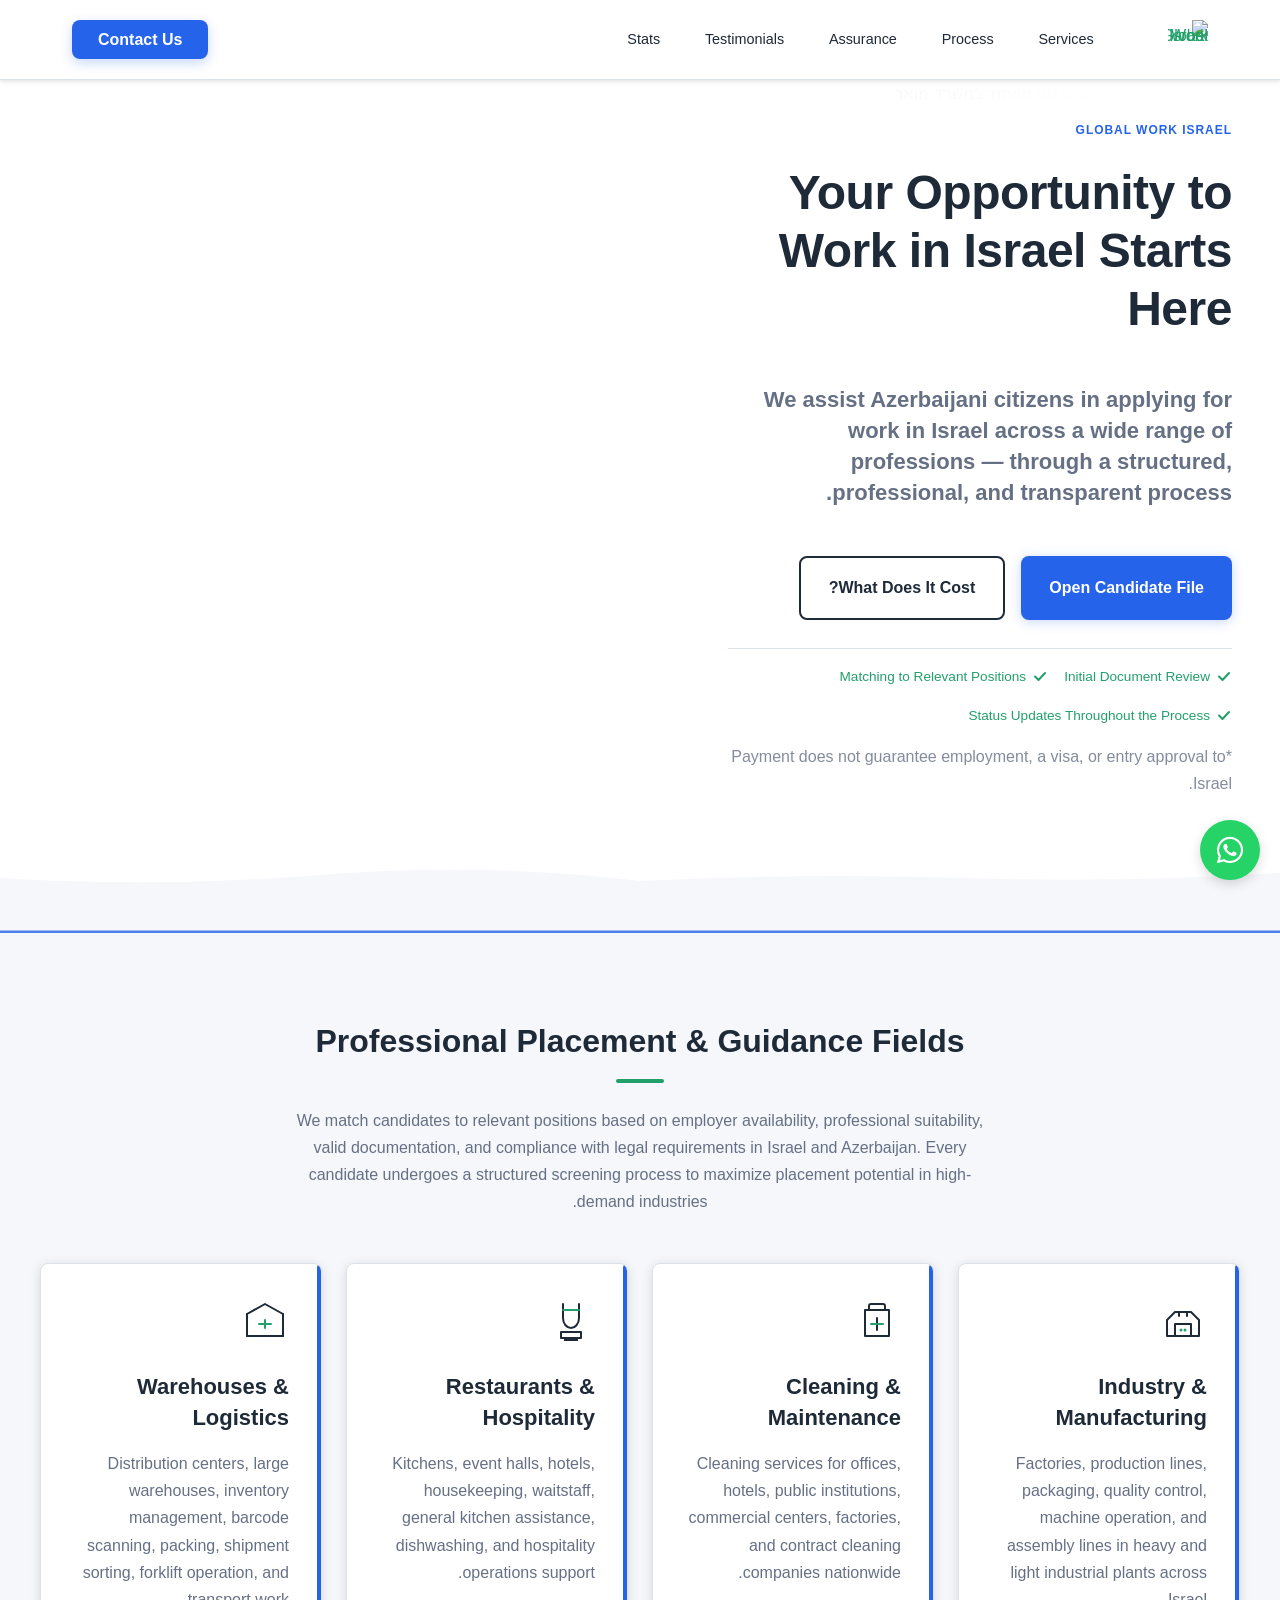
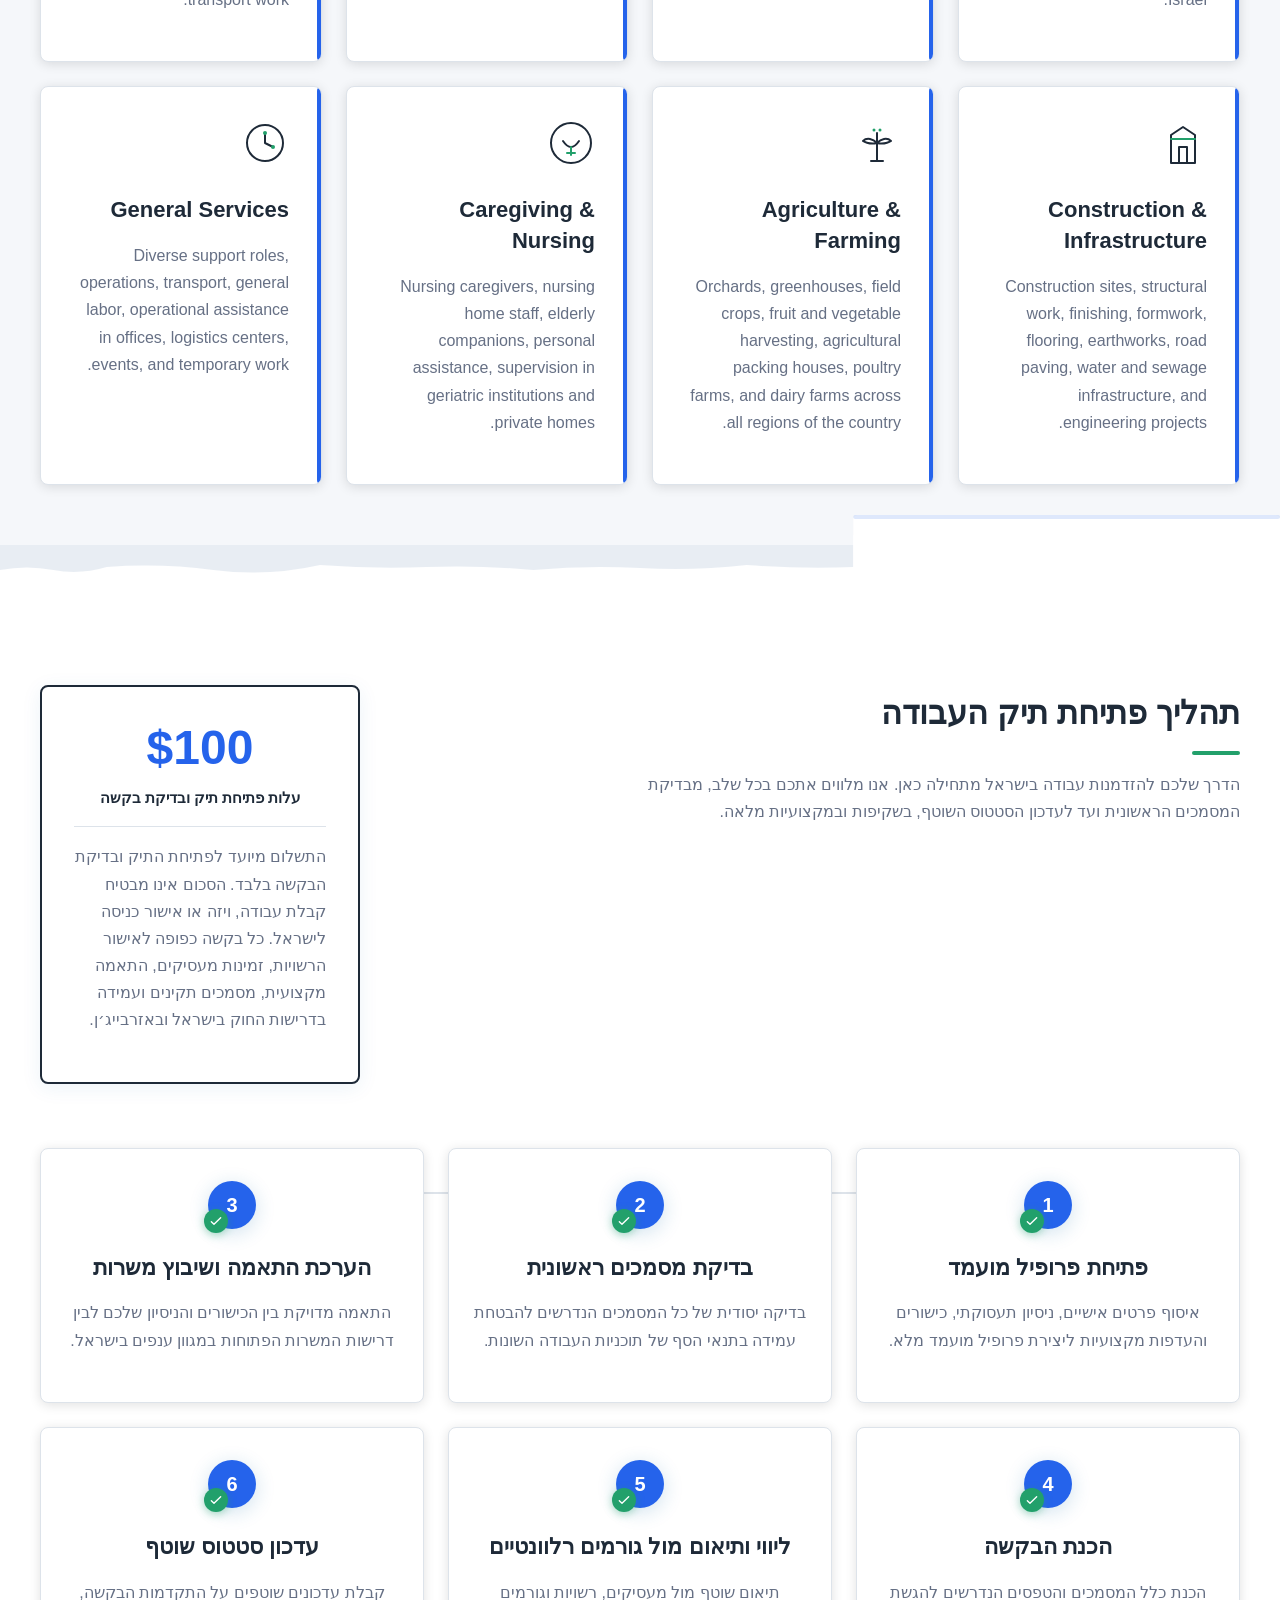
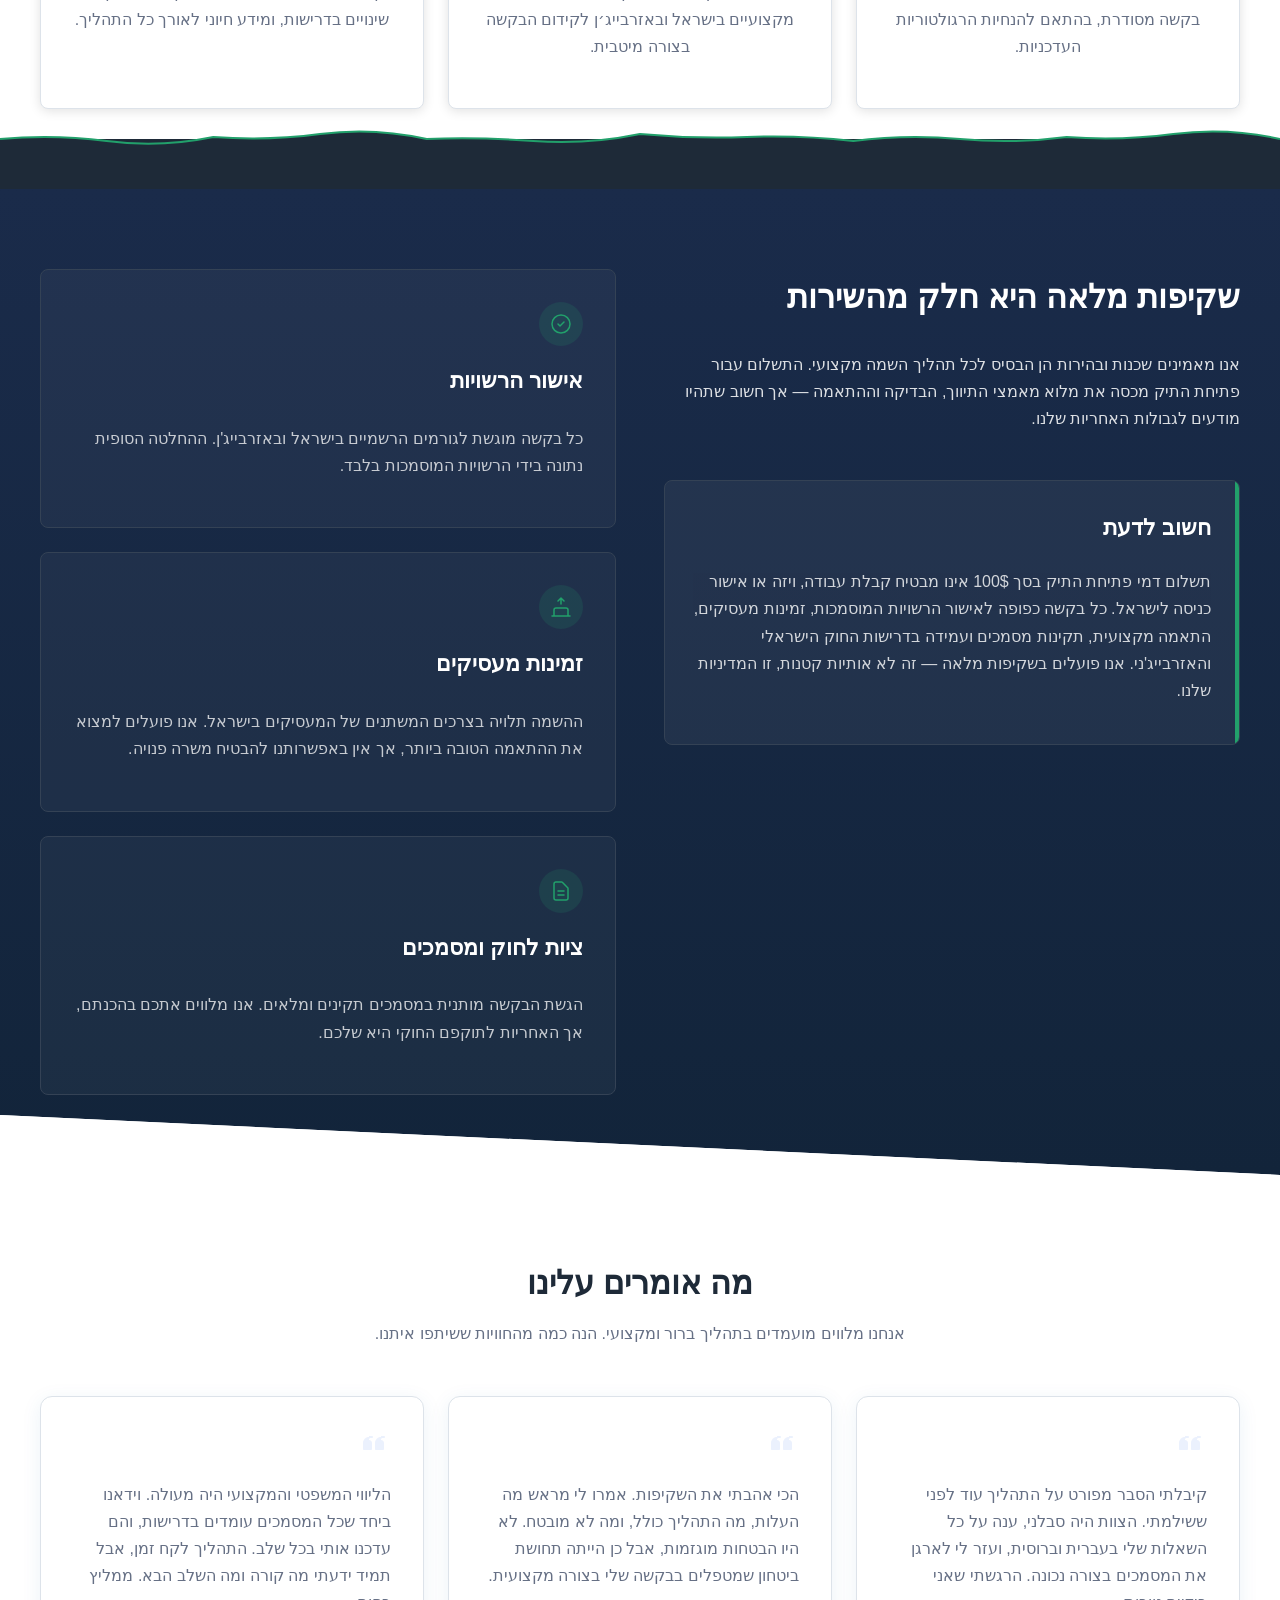
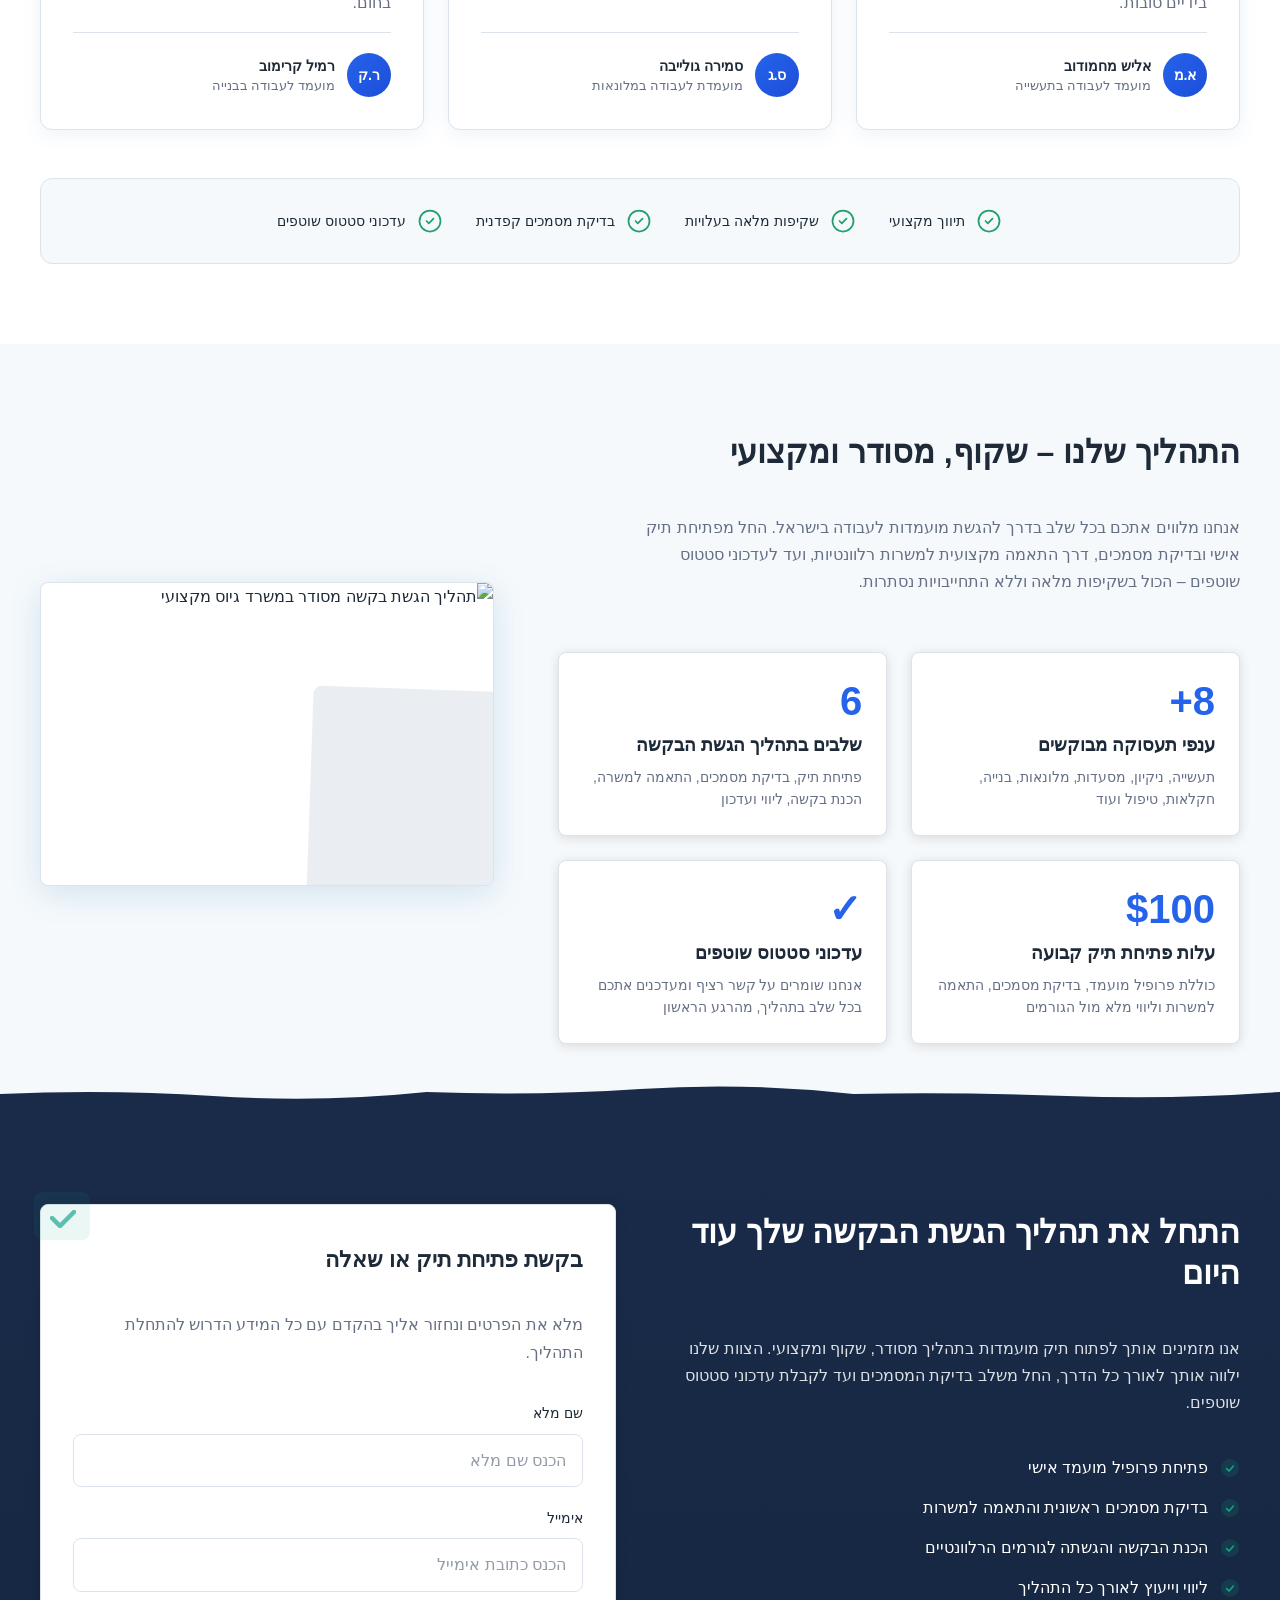
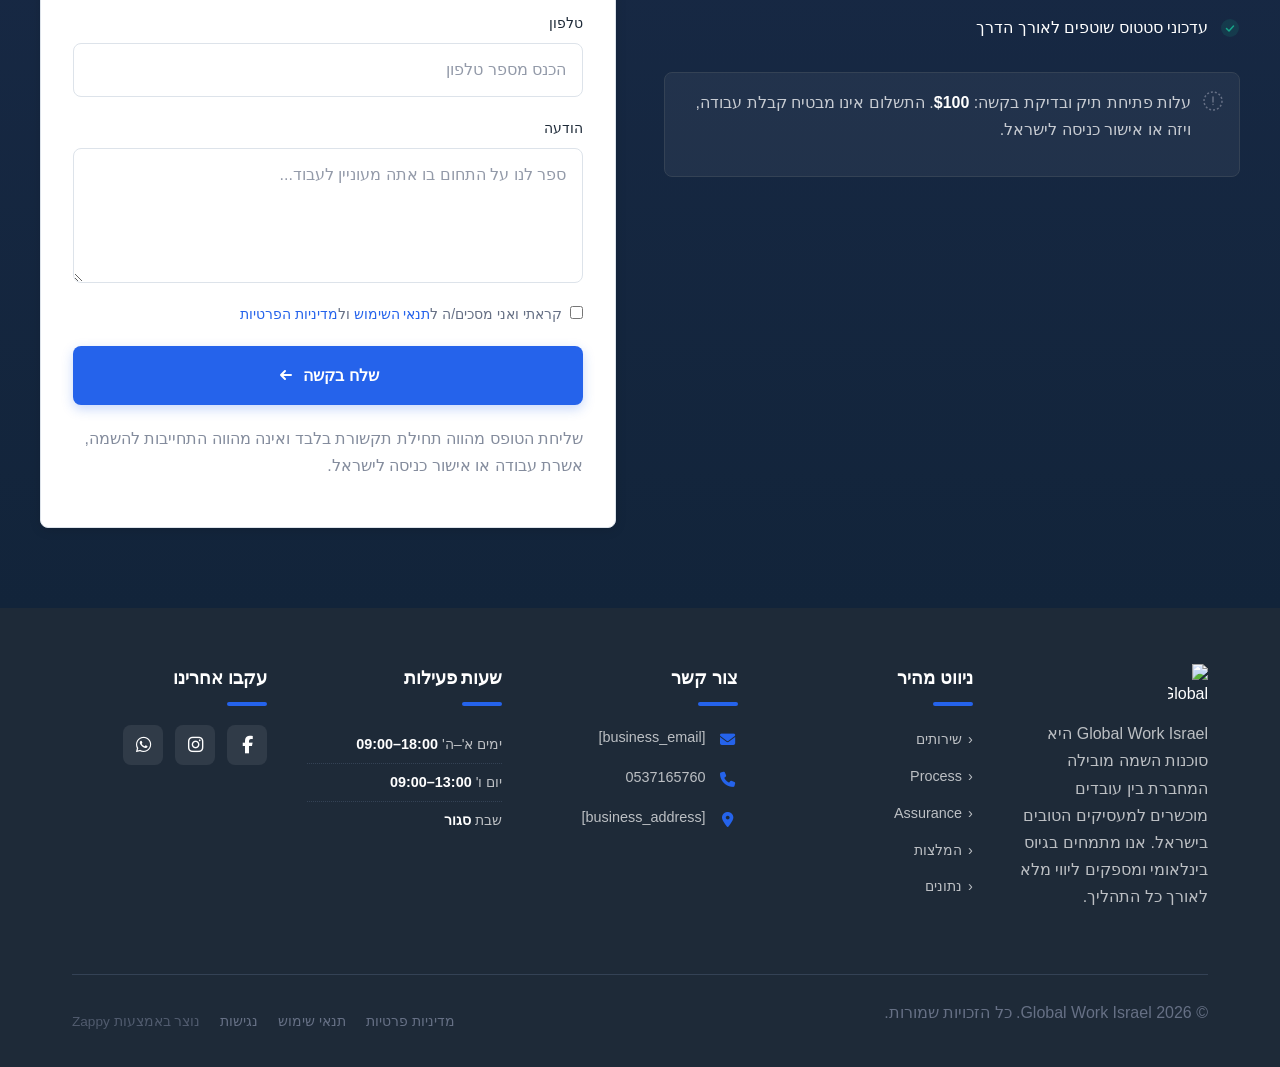
==== commit 23bf0a3a: "Background sync: Progressive GitHub Sync" ====
--- a/public/index.html
+++ b/public/index.html
@@ -1 +1 @@
-<!doctype html><html dir="rtl" lang="he"><head><meta charset="UTF-8"><meta content="width=device-width,initial-scale=1" name="viewport"><meta content="index, follow" name="robots"><title>מצאו עבודה בישראל בקלות — Global Work Israel</title><meta content="סוכנות כוח אדם מקצועית לאזרחי אזרבייג'ן. התאמת משרות בתעשייה, ניקיון, בניין וסיעוד. שקיפות מלאה וליווי צמוד. דמי פתיחת תיק 100$ בלבד. התחילו עוד היום!" name="description"><meta content="סוכנויות תעסוקה לעבודה כללית, סוכנות כוח אדם זמני, חברות השמה לעובדים כלליים, הגשת מועמדות לעבודה בישראל, תיווך עבודה לאזרבייג'ן" name="keywords"><link href="/assets/favicon.ico" rel="icon" type="image/x-icon"><link href="/assets/favicon-16x16.png" rel="icon" type="image/png" sizes="16x16"><link href="/assets/favicon-32x32.png" rel="icon" type="image/png" sizes="32x32"><link href="/assets/favicon-48x48.png" rel="icon" type="image/png" sizes="48x48"><link href="/assets/favicon-192x192.png" rel="icon" type="image/png" sizes="192x192"><link href="/assets/favicon-512x512.png" rel="icon" type="image/png" sizes="512x512"><link href="/assets/apple-touch-icon.png" rel="apple-touch-icon"><script>!function(){"use strict";var t="4db1c656-168e-41d4-ab15-37f5e21668e4",e="https://api.zappy5.com/api/analytics/track",a=18e5,n=2592e6,o=!0,i=!0,r=!0;var s=function(){var e="zappy_visitor_"+t,a=null;try{if(a=localStorage.getItem(e)){var o=JSON.parse(a),i=Date.now();if(i-o.created<n)return o.lastSeen=i,localStorage.setItem(e,JSON.stringify(o)),o.id}}catch(t){console.warn("Zappy Analytics: LocalStorage not available")}var r="zv_"+Date.now()+"_"+Math.random().toString(36).substr(2,9);try{localStorage.setItem(e,JSON.stringify({id:r,created:Date.now(),lastSeen:Date.now()}))}catch(t){}return r}(),c=function(){var e="zappy_session_"+t,n=null;try{if(n=sessionStorage.getItem(e)){var o=JSON.parse(n),i=Date.now();if(i-o.timestamp<a)return o.timestamp=i,sessionStorage.setItem(e,JSON.stringify(o)),o.id}}catch(t){console.warn("Zappy Analytics: SessionStorage not available")}var r="zs_"+Date.now()+"_"+Math.random().toString(36).substr(2,9);try{sessionStorage.setItem(e,JSON.stringify({id:r,timestamp:Date.now()}))}catch(t){}return r}();function l(a,n){n=n||{};var o={website_id:t,event_type:a,page_path:window.location.pathname,referrer:document.referrer||"direct",visitor_id:s,session_id:c,metadata:n};if(navigator.sendBeacon){var i=new Blob([JSON.stringify(o)],{type:"application/json"});navigator.sendBeacon(e,i)}else fetch(e,{method:"POST",headers:{"Content-Type":"application/json"},body:JSON.stringify(o),keepalive:!0}).catch(function(t){console.warn("Zappy Analytics: Failed to track event",t)})}o&&l("pageview",{title:document.title,url:window.location.href}),i&&document.addEventListener("click",function(t){var e=t.target;if("BUTTON"===e.tagName||e.closest("button")){var a="BUTTON"===e.tagName?e:e.closest("button");l("click",{element:"button",text:a.textContent.trim().substring(0,100),id:a.id||null,class:a.className||null})}else if("A"===e.tagName||e.closest("a")){var n="A"===e.tagName?e:e.closest("a");l("navigation",{element:"link",text:n.textContent.trim().substring(0,100),href:n.href,external:n.hostname!==window.location.hostname})}},!0),r&&document.addEventListener("submit",function(t){var e=t.target;l("form_submit",{form_id:e.id||null,form_name:e.name||null,form_action:e.action||null,form_method:e.method||"GET"})},!0);var d=Date.now();window.addEventListener("beforeunload",function(){l("page_unload",{time_on_page:Math.floor((Date.now()-d)/1e3),page_path:window.location.pathname})}),window.zappyAnalytics={track:l,getVisitorId:function(){return s},getSessionId:function(){return c}}}()</script><meta content="מצאו עבודה בישראל בקלות — Global Work Israel" property="og:title"><meta content="סוכנות כוח אדם מקצועית לאזרחי אזרבייג'ן. התאמת משרות בתעשייה, ניקיון, בניין וסיעוד. שקיפות מלאה וליווי צמוד. דמי פתיחת תיק 100$ בלבד. התחילו עוד היום!" property="og:description"><meta content="summary_large_image" name="twitter:card"><meta content="מצאו עבודה בישראל בקלות — Global Work Israel" name="twitter:title"><meta content="סוכנות כוח אדם מקצועית לאזרחי אזרבייג'ן. התאמת משרות בתעשייה, ניקיון, בניין וסיעוד. שקיפות מלאה וליווי צמוד. דמי פתיחת תיק 100$ בלבד. התחילו עוד היום!" name="twitter:description"><script type="application/ld+json">{"@context":"https://schema.org","@graph":[{"@type":"Organization","@id":"https://global-work-israel.zappy5.app#organization","name":"Global Work Israel","url":"https://global-work-israel.zappy5.app","description":"A professional labor recruitment and mediation service helping citizens of Azerbaijan apply for work opportunities in Israel across a wide range of industries including manufacturing, cleaning, hospitality, restaurants, warehousing, construction, agriculture, caregiving, and general services. The service charges a $100 file-opening fee that covers candidate profiling, document review, job matching, application preparation, and ongoing status updates. The brand emphasizes transparency, professionalism, and legal compliance, clearly disclaiming that the fee does not guarantee employment, visa approval, or entry to Israel.","contactPoint":[{"@type":"ContactPoint","contactType":"customer service","telephone":"0537175760"}]},{"@type":"WebSite","@id":"https://global-work-israel.zappy5.app#website","url":"https://global-work-israel.zappy5.app","name":"Global Work Israel","publisher":{"@id":"https://global-work-israel.zappy5.app#organization"}},{"@type":"ContactPage","@id":"https://global-work-israel.zappy5.app#contactpage","url":"https://global-work-israel.zappy5.app","name":"מצאו עבודה בישראל בקלות — Global Work Israel","mainEntity":{"@id":"https://global-work-israel.zappy5.app#organization"},"potentialAction":{"@type":"CommunicateAction","target":{"@type":"EntryPoint","urlTemplate":"https://global-work-israel.zappy5.app/api/email/contact-form","actionPlatform":["http/method=POST"],"contentType":"application/json"},"instrument":[{"@type":"PropertyValue","name":"name","propertyID":"text","valueRequired":true,"description":"הכנס שם מלא"},{"@type":"PropertyValue","name":"email","propertyID":"email","valueRequired":true,"description":"הכנס כתובת אימייל"},{"@type":"PropertyValue","name":"phone","propertyID":"tel","valueRequired":true,"description":"הכנס מספר טלפון"},{"@type":"PropertyValue","name":"message","propertyID":"textarea","valueRequired":true,"description":"ספר לנו על התחום בו אתה מעוניין לעבוד..."},{"@type":"PropertyValue","name":"privacy_consent","propertyID":"checkbox","valueRequired":true}]}}]}</script><meta content="website" property="og:type"><meta content="he_IL" property="og:locale"><style>.skip-link{position:absolute;top:0;left:0;transform:translateY(-200%);padding:12px 18px;background:var(--bg-dark,#1a1a1a);color:var(--text-light,#fff);font-weight:600;border-radius:0 0 8px 0;z-index:10000}.skip-link:focus{transform:none;outline:2px solid var(--ring,#fff);outline-offset:2px}:focus-visible{outline:2px solid var(--ring,currentColor);outline-offset:3px}</style><link href="/assets/favicon.ico" rel="icon" type="image/x-icon"><link href="/assets/favicon-16x16.png" rel="icon" type="image/png" sizes="16x16"><link href="/assets/favicon-32x32.png" rel="icon" type="image/png" sizes="32x32"><link href="/assets/favicon-48x48.png" rel="icon" type="image/png" sizes="48x48"><link href="/assets/favicon-192x192.png" rel="icon" type="image/png" sizes="192x192"><link href="/assets/favicon-512x512.png" rel="icon" type="image/png" sizes="512x512"><link href="/assets/apple-touch-icon.png" rel="apple-touch-icon"><link href="https://cdn.jsdelivr.net/npm/vanilla-cookieconsent@3/dist/cookieconsent.css" rel="stylesheet"><style id="zappy-critical-above-fold-css">html{box-sizing:border-box;-webkit-text-size-adjust:100%}*,::after,::before{box-sizing:inherit}body{margin:0;min-width:320px;overflow-x:clip}img,svg,video{max-width:100%;height:auto}main{display:block}.container{width:min(100% - 32px,1200px);margin-inline:auto}.navbar,header .navbar,header[role=banner],nav.navbar{position:relative;z-index:1000;width:100%}.nav-container,.navbar .container{display:flex;align-items:center;justify-content:space-between;min-height:64px}.logo,.logo-link img{display:block;width:35px;height:35px;object-fit:contain}#navMenu,.nav-menu{list-style:none}.fa,.fa-brands,.fa-regular,.fa-solid,.fab,.far,.fas{display:inline-block;min-width:1em;text-align:center}html:not(#zappy-noop) .navbar:has(.nav-ecommerce-icons)>.phone-header-btn,html:not(#zappy-noop)[data-zappy-site-type=ecommerce] .phone-header-btn{display:none!important;visibility:hidden!important;width:0!important;height:0!important;pointer-events:none!important}.hero-section,.index-hero-section,section[class*=hero]{position:relative;overflow:hidden;min-height:560px}.hero-bg-image,.hero-bg-wrapper,section[class*=hero] [class*=hero-bg]{position:absolute;inset:0;width:100%;height:100%}.hero-bg-image img,.hero-bg-wrapper img,section[class*=hero] [data-hero-bg],section[class*=hero] img[data-hero-background=true]{width:100%!important;height:100%!important;object-fit:cover!important;display:block}.hero-content,section[class*=hero] .container{position:relative;z-index:2}@media(max-width:768px){:root{--header-height:72px;--total-header-height:72px;--zappy-mobile-menu-top:72px}html[data-zappy-site-type=ecommerce] body{padding-top:var(--total-header-height,72px)}html[data-zappy-site-type=ecommerce] body>.navbar:not(.zappy-catalog-menu),html[data-zappy-site-type=ecommerce] body>nav.navbar{position:fixed!important;top:0;left:0;right:0;z-index:100000;width:100%;margin-bottom:0}.zappy-catalog-menu{position:fixed;top:var(--header-height,72px);left:0;right:0;z-index:99999}.nav-container,.navbar .container{min-height:60px}#navMenu,.nav-menu{max-width:100vw;overflow-x:hidden}.hero-section,.index-hero-section,section[class*=hero]{min-height:100svh}.hero-bg-image,.hero-bg-wrapper,.hero-scrim{min-height:100svh}}</style><link href="/styles.css" rel="preload" as="style"><link href="/styles.css" rel="stylesheet" media="print" onload='this.media="all"'><noscript><link href="/styles.css" rel="stylesheet"></noscript><script>window.ZAPPY_WEBSITE_ID="4db1c656-168e-41d4-ab15-37f5e21668e4",window.ZAPPY_API_BASE="https://api.zappy5.com"</script><link href="/assets/site-index-hero-image-1.webp" rel="preload" as="image" fetchpriority="high"><style id="zappy-dropdown-submenu-styles">#navMenu li:has(.sub-menu),.nav-menu li:has(.sub-menu),.navbar li:has(.sub-menu),nav li:has(.sub-menu){position:relative}#navMenu .sub-menu,.nav-menu .sub-menu,.navbar .sub-menu,nav .sub-menu{display:block!important;position:absolute!important;top:100%;left:0;min-width:220px;border-radius:8px;box-shadow:0 8px 25px rgba(0,0,0,.15);padding:8px 0;opacity:0;visibility:hidden;transform:translateY(10px);transition:all .3s ease;z-index:1000;list-style:none;pointer-events:none}#navMenu li:hover>.sub-menu,.nav-menu li:hover>.sub-menu,.navbar li:hover>.sub-menu,nav li:hover>.sub-menu{opacity:1!important;visibility:visible!important;transform:translateY(0)!important;pointer-events:auto!important}.sub-menu li{list-style:none;margin:0;padding:0}.sub-menu a{display:block!important;padding:10px 16px!important;color:var(--text-dark,#333)!important;font-weight:500;text-decoration:none;white-space:nowrap;transition:background-color .2s}.sub-menu .zappy-nav-child>a{padding-left:28px!important;font-size:.9em!important;opacity:.85!important}[dir=rtl] .sub-menu .zappy-nav-child>a,html[lang=ar] .sub-menu .zappy-nav-child>a,html[lang=he] .sub-menu .zappy-nav-child>a{padding-left:10px!important;padding-right:28px!important}.sub-menu .zappy-nav-parent>a{font-weight:600!important}.sub-menu a:hover{background-color:#f5f5f5}[dir=rtl] .nav-menu .sub-menu,[dir=rtl] .navbar .sub-menu,[dir=rtl] nav .sub-menu,html[lang=ar] .nav-menu .sub-menu,html[lang=ar] .navbar .sub-menu,html[lang=ar] nav .sub-menu,html[lang=he] .nav-menu .sub-menu,html[lang=he] .navbar .sub-menu,html[lang=he] nav .sub-menu{left:auto!important;right:0!important}.sub-menu:empty,.sub-menu:not(:has(li)):not(:has(> a)),.sub-menu:not(:has(li:not(.zappy-hidden-menu-item))):not(:has(> a)){display:none!important;opacity:0!important;visibility:hidden!important;pointer-events:none!important}li:has(.menu-group-title):hover>.sub-menu{opacity:1!important;visibility:visible!important;transform:translateY(0)!important;pointer-events:auto!important}#navMenu>li>.menu-group-title,.nav-menu>li>.menu-group-title{display:inline-block;padding:.5rem 1rem;cursor:default;user-select:none}@media (max-width:768px){#navMenu .sub-menu,.nav-menu .sub-menu,.navbar .sub-menu,nav .sub-menu{position:static!important;transform:none!important;box-shadow:none!important;background:0 0!important;max-height:0;overflow:hidden;opacity:0;visibility:hidden;transition:max-height .3s ease,opacity .3s ease;padding:0!important;border-radius:0!important}#navMenu .sub-menu.mobile-expanded,.nav-menu .sub-menu.mobile-expanded,.navbar .sub-menu.mobile-expanded{max-height:none!important;overflow-y:visible!important;opacity:1!important;visibility:visible!important;padding:8px 0 8px 16px!important}[dir=rtl] .sub-menu.mobile-expanded,html[lang=he] .sub-menu.mobile-expanded{padding:8px 16px 8px 0!important}#navMenu li:hover>.sub-menu,.nav-menu li:hover>.sub-menu,.navbar li:hover>.sub-menu,nav li:hover>.sub-menu{opacity:0;visibility:hidden;pointer-events:none}#navMenu li>.sub-menu.mobile-expanded,.nav-menu li>.sub-menu.mobile-expanded,.navbar li>.sub-menu.mobile-expanded,nav li>.sub-menu.mobile-expanded{opacity:1!important;visibility:visible!important;pointer-events:auto!important}#navMenu li:has(.sub-menu),.nav-menu li:has(.sub-menu),.navbar li:has(.sub-menu),nav li:has(.sub-menu){display:flex!important;flex-wrap:wrap!important;align-items:center!important;position:relative!important;min-height:44px!important}#navMenu li:has(.sub-menu)>a,.nav-menu li:has(.sub-menu)>a,.navbar li:has(.sub-menu)>a,nav li:has(.sub-menu)>a{flex:1!important;min-width:0!important}#navMenu li:has(.sub-menu)>.menu-group-title,.nav-menu li:has(.sub-menu)>.menu-group-title,.navbar li:has(.sub-menu)>.menu-group-title,nav li:has(.sub-menu)>.menu-group-title{flex:1!important;min-width:0!important;padding:0!important;line-height:inherit!important}#navMenu li:has(.sub-menu)>.sub-menu,.nav-menu li:has(.sub-menu)>.sub-menu,.navbar li:has(.sub-menu)>.sub-menu,nav li:has(.sub-menu)>.sub-menu{flex-basis:100%!important;width:100%!important}#navMenu li:has(.sub-menu)>a [class*=arrow],#navMenu li:has(.sub-menu)>a [class*=chevron],.nav-menu li:has(.sub-menu)>a .fa-angle-down,.nav-menu li:has(.sub-menu)>a .fa-chevron-down,.nav-menu li:has(.sub-menu)>a [class*=arrow],.nav-menu li:has(.sub-menu)>a [class*=chevron],nav li:has(.sub-menu)>a [class*=arrow],nav li:has(.sub-menu)>a [class*=chevron]{display:none!important;visibility:hidden!important}.mobile-submenu-toggle{display:flex!important;align-items:center!important;justify-content:center!important;width:44px!important;height:auto!important;background:0 0!important;border:none!important;cursor:pointer!important;color:var(--text-dark)!important;position:static!important;flex-shrink:0!important;align-self:stretch!important;z-index:2!important;padding:0!important;margin:0!important}.mobile-submenu-toggle::after{content:''!important;width:0!important;height:0!important;border-left:6px solid transparent!important;border-right:6px solid transparent!important;border-top:7px solid currentColor!important;transition:transform .3s ease!important}.mobile-submenu-toggle.expanded::after{transform:rotate(180deg)!important}.sub-menu a{padding:10px 0!important;display:block!important;color:var(--text-dark)!important;white-space:normal!important}.sub-menu .zappy-nav-child>a{padding-left:28px!important;font-size:.9em!important;opacity:.85!important}[dir=rtl] .sub-menu .zappy-nav-child>a,html[lang=ar] .sub-menu .zappy-nav-child>a,html[lang=he] .sub-menu .zappy-nav-child>a{padding-left:0!important;padding-right:28px!important}.sub-menu .zappy-nav-parent>a{font-weight:600!important}#navMenu.active,.nav-menu.active{max-width:100vw!important;overflow-x:hidden!important;box-sizing:border-box!important}.navbar .sub-menu li a,.zappy-products-dropdown .sub-menu a,nav.navbar .sub-menu li a{color:var(--text-dark)!important}}@media (min-width:769px){.mobile-submenu-toggle{display:none!important}}</style><style id="zappy-widget-visibility">html[dir=rtl] .whatsapp-float{right:20px!important;left:auto!important}html:not([dir]) .whatsapp-float,html[dir=ltr] .whatsapp-float{left:20px!important;right:auto!important}html[dir=rtl] #mic-access-tool-general-button,html[dir=rtl] #mic-init-access-tool #mic-access-tool-general-button,html[dir=rtl] #mic-init-access-tool .mic-access-tool-general-button,html[dir=rtl] ._access-icon,html[dir=rtl] .mic-access-tool-general-button{left:20px!important;right:auto!important}html:not([dir]) #mic-access-tool-general-button,html:not([dir]) #mic-init-access-tool #mic-access-tool-general-button,html:not([dir]) #mic-init-access-tool .mic-access-tool-general-button,html:not([dir]) ._access-icon,html:not([dir]) .mic-access-tool-general-button,html[dir=ltr] #mic-access-tool-general-button,html[dir=ltr] #mic-init-access-tool #mic-access-tool-general-button,html[dir=ltr] #mic-init-access-tool .mic-access-tool-general-button,html[dir=ltr] ._access-icon,html[dir=ltr] .mic-access-tool-general-button{right:20px!important;left:auto!important}@media (max-width:768px){.whatsapp-float{display:flex!important}}@media (min-width:769px){.whatsapp-float{display:flex!important}}@media (max-width:768px){#mic-access-tool-general-button,#mic-init-access-tool #mic-access-tool-general-button,#mic-init-access-tool .mic-access-tool-general-button,._access-icon,.mic-access-tool-general-button{display:flex!important;visibility:visible!important;opacity:1!important;pointer-events:auto!important}#mic-access-tool-box.opened-mic-access-tool,#mic-init-access-tool #mic-access-tool-box.opened-mic-access-tool,.mic-access-tool-box.opened-mic-access-tool{visibility:visible!important;opacity:1!important;pointer-events:auto!important}}@media (min-width:769px){#mic-access-tool-general-button,#mic-init-access-tool #mic-access-tool-general-button,#mic-init-access-tool .mic-access-tool-general-button,._access-icon,.mic-access-tool-general-button{display:flex!important;visibility:visible!important;opacity:1!important;pointer-events:auto!important}#mic-access-tool-box.opened-mic-access-tool,#mic-init-access-tool #mic-access-tool-box.opened-mic-access-tool,.mic-access-tool-box.opened-mic-access-tool{visibility:visible!important;opacity:1!important;pointer-events:auto!important}}</style></head><body><a href="#main" class="skip-link">דלג לתוכן הראשי</a><nav class="navbar" dir="rtl"><button class="mobile-toggle" aria-label="Menu" id="mobileToggle"><svg viewBox="0 0 24 24" fill="none" height="24" width="24" class="hamburger-icon" style="display:block !important"><path d="M3 12h18M3 6h18M3 18h18" stroke="currentColor" stroke-width="2" stroke-linecap="round"></path></svg> <svg viewBox="0 0 24 24" fill="none" height="24" width="24" class="close-icon" style="display:none !important"><path d="M18 6L6 18M6 6l12 12" stroke="currentColor" stroke-width="2" stroke-linecap="round"></path></svg></button> <button class="phone-header-btn" aria-label="Call" data-phone="0537175760"><svg viewBox="0 0 24 24" fill="currentColor" height="20" width="20"><path d="M22 16.92v3a2 2 0 0 1-2.18 2 19.79 19.79 0 0 1-8.63-3.07 19.5 19.5 0 0 1-6-6 19.79 19.79 0 0 1-3.07-8.67A2 2 0 0 1 4.11 2h3a2 2 0 0 1 2 1.72 12.84 12.84 0 0 0 .7 2.81 2 2 0 0 1-.45 2.11L8.09 9.91a16 16 0 0 0 6 6l1.27-1.27a2 2 0 0 1 2.11-.45 12.84 12.84 0 0 0 2.81.7A2 2 0 0 1 22 16.92z"></path></svg></button><div class="nav-container"><div class="nav-right-group"><div class="nav-brand"><a href="/" class="logo-link"><img alt="Global Work Israel" class="logo" decoding="async" height="35" src="/assets/site-----image-1.webp" width="35"></a></div><ul class="nav-menu" id="navMenu"><li><a href="#services">Services</a></li><li><a href="#process">Process</a></li><li><a href="#assurance">Assurance</a></li><li><a href="#testimonials">Testimonials</a></li><li><a href="#stats">Stats</a></li><li class="mobile-contact-link nav-cta-mobile-item"><a href="#cta" class="nav-cta-btn">Contact Us</a></li></ul></div><div class="nav-cta-container"><a href="#cta" class="nav-cta-btn">Contact Us</a></div></div></nav><script>window.addEventListener("load",function(){const e=document.querySelector(".navbar, nav, header");if(!e)return void console.log("[Navbar] Navbar element not found");let t=document.getElementById("mobileToggle")||document.querySelector(".mobile-toggle")||document.querySelector(".hamburger")||document.querySelector(".hamburger-menu")||document.querySelector(".menu-toggle")||document.querySelector(".burger-menu")||document.querySelector('[aria-label="Menu"]')||document.querySelector('[aria-label="תפריט"]');const o=document.querySelector(".phone-header-btn"),n=window.getComputedStyle(e);let r=n.backgroundColor;if(console.log("[Navbar] Initial navbar background:",r),"transparent"===r||"rgba(0, 0, 0, 0)"===r||r.startsWith("rgba")&&r.includes(", 0)")){const e=n.backgroundImage;if(e&&"none"!==e)console.log("[Navbar] Navbar has background image/gradient, using dark text"),r="rgb(240, 240, 240)";else{const e=window.getComputedStyle(document.body).backgroundColor;console.log("[Navbar] Navbar transparent, using body background:",e),r=e}}const a=r.match(/\d+/g);if(a&&a.length>=3){const e=(.299*parseInt(a[0])+.587*parseInt(a[1])+.114*parseInt(a[2]))/255;console.log("[Navbar] Mobile button colors preserved from Claude CSS (luminance:",e.toFixed(2)+")");const n=document.createElement("style");n.id="zappy-mobile-nav-fix";document.documentElement.lang;document.documentElement.dir,n.textContent='\n        /* Hide mobile buttons on desktop, show only on mobile */\n        @media (min-width: 769px) {\n          .mobile-toggle,\n          .phone-header-btn {\n            display: none !important;\n          }\n        }\n        \n        /* Show and position mobile buttons correctly on mobile */\n        @media (max-width: 768px) {\n          .navbar,\n          nav.navbar {\n            min-height: 70px !important;\n          }\n\n          .mobile-toggle,\n          .phone-header-btn {\n            position: absolute !important;\n            top: 0 !important;\n            bottom: 0 !important;\n            margin-top: auto !important;\n            margin-bottom: auto !important;\n            transform: none !important;\n            z-index: 1001 !important;\n            display: flex !important;\n            align-items: center !important;\n            justify-content: center !important;\n            width: 36px !important;\n            height: 36px !important;\n            border-radius: 50% !important;\n            border: none !important;\n            cursor: pointer !important;\n            padding: 6px !important;\n            background: none !important;\n            color: var(--nav-text, var(--text-dark)) !important;\n            touch-action: manipulation !important;\n            -webkit-tap-highlight-color: transparent !important;\n          }\n\n          html[data-zappy-site-type="ecommerce"] .phone-header-btn,\n          body[data-zappy-site-type="ecommerce"] .phone-header-btn,\n          html[data-zappy-site-type="ecommerce"] header .phone-header-btn,\n          html[data-zappy-site-type="ecommerce"] nav .phone-header-btn {\n            display: none !important;\n            visibility: hidden !important;\n            width: 0 !important;\n            height: 0 !important;\n            min-width: 0 !important;\n            overflow: hidden !important;\n          }\n          \n          /* LTR positioning (default): hamburger LEFT, phone RIGHT */\n          html:not([dir="rtl"]):not([lang="he"]):not([lang="ar"]) .mobile-toggle,\n          html[dir="ltr"] .mobile-toggle {\n            left: 12px !important;\n            right: auto !important;\n          }\n          html:not([dir="rtl"]):not([lang="he"]):not([lang="ar"]) .phone-header-btn,\n          html[dir="ltr"] .phone-header-btn {\n            right: 12px !important;\n            left: auto !important;\n          }\n          \n          /* RTL positioning: hamburger RIGHT, phone LEFT */\n          html[dir="rtl"] .mobile-toggle,\n          html[lang="he"] .mobile-toggle,\n          html[lang="ar"] .mobile-toggle {\n            right: 12px !important;\n            left: auto !important;\n          }\n          html[dir="rtl"] .phone-header-btn,\n          html[lang="he"] .phone-header-btn,\n          html[lang="ar"] .phone-header-btn {\n            left: 12px !important;\n            right: auto !important;\n          }\n          \n          /* CRITICAL: Ensure nav-container has min-height on mobile */\n          /* All children are positioned absolutely/fixed on mobile, so height:auto collapses to 0 */\n          .nav-container {\n            min-height: 70px !important;\n            position: relative !important;\n          }\n          \n          /* Ensure SVG icons are properly sized and inherit color */\n          .mobile-toggle svg,\n          .phone-header-btn svg {\n            width: 24px !important;\n            height: 24px !important;\n            /* Don\'t force display - let JavaScript control hamburger/close toggle */\n          }\n          \n          /* Reset nav-cta-container on mobile - remove desktop box-shadow/padding */\n          /* that creates a visible ghost box when CTA button is hidden */\n          .nav-cta-container {\n            box-shadow: none !important;\n            padding: 0 !important;\n          }\n          \n          /* Hide nav-cta-container entirely on mobile when there\'s no lang-switcher */\n          /* (only the CTA button is inside, and it\'s hidden on mobile) */\n          .nav-cta-container:not(:has(.lang-switcher)) {\n            display: none !important;\n          }\n          \n          /* CRITICAL: Prevent hero image fade gradient from bleeding over headline text */\n          /* The .image-fade-gradient has bottom: -30px (extends below parent) */\n          /* On mobile stacked layout, this overlaps the h1 text below the image */\n          .hero-image-column {\n            overflow: hidden !important;\n          }\n          .image-fade-gradient {\n            bottom: 0 !important;\n          }\n          \n          /* Hide desktop language switcher on mobile - hamburger menu handles it */\n          /* High specificity to override stored CSS */\n          .lang-switcher,\n          .nav-cta-container .lang-switcher,\n          .nav-container .lang-switcher,\n          .navbar .lang-switcher,\n          .navbar .nav-cta-container .lang-switcher {\n            display: none !important;\n          }\n        }\n      ';const r=document.getElementById("zappy-mobile-nav-fix");r&&r.remove(),document.head.appendChild(n),console.log("[Navbar] Critical CSS injected for mobile nav positioning");const i=window.innerWidth<=768;if(t){const e=t.querySelector(".hamburger-icon"),o=t.querySelector(".close-icon");e&&(e.style.setProperty("width","24px","important"),e.style.setProperty("height","24px","important"),e.style.setProperty("display","block","important")),o&&(o.style.setProperty("width","24px","important"),o.style.setProperty("height","24px","important"),o.style.setProperty("display","none","important")),i?(t.style.setProperty("position","absolute","important"),t.style.setProperty("top","0","important"),t.style.setProperty("bottom","0","important"),t.style.setProperty("margin-top","auto","important"),t.style.setProperty("margin-bottom","auto","important"),t.style.setProperty("transform","none","important"),t.style.setProperty("z-index","1001","important"),t.style.removeProperty("left"),t.style.removeProperty("right"),console.log("[Navbar] Mobile toggle positioning applied (mobile viewport)")):(t.style.removeProperty("position"),t.style.removeProperty("top"),t.style.removeProperty("transform"),t.style.removeProperty("z-index"),t.style.removeProperty("left"),t.style.removeProperty("right"),console.log("[Navbar] Desktop viewport - cleared mobile toggle inline positioning"))}if(o){const e=o.querySelector("svg");e&&(e.style.width="24px",e.style.height="24px",e.setAttribute("width","24"),e.setAttribute("height","24")),i?(o.style.setProperty("position","absolute","important"),o.style.setProperty("top","0","important"),o.style.setProperty("bottom","0","important"),o.style.setProperty("margin-top","auto","important"),o.style.setProperty("margin-bottom","auto","important"),o.style.setProperty("transform","none","important"),o.style.setProperty("z-index","1001","important"),o.style.removeProperty("left"),o.style.removeProperty("right"),console.log("[Navbar] Phone button positioning applied (mobile viewport)")):(o.style.removeProperty("position"),o.style.removeProperty("top"),o.style.removeProperty("transform"),o.style.removeProperty("z-index"),o.style.removeProperty("left"),o.style.removeProperty("right"),console.log("[Navbar] Desktop viewport - cleared phone button inline positioning"))}}else console.log("[Navbar] Could not parse background color:",r);t=document.getElementById("mobileToggle")||document.querySelector(".mobile-toggle")||document.querySelector(".hamburger")||document.querySelector(".hamburger-menu")||document.querySelector(".menu-toggle")||document.querySelector(".burger-menu")||document.querySelector('[aria-label="Menu"]')||document.querySelector('[aria-label="תפריט"]');const i=document.getElementById("navMenu")||document.querySelector(".nav-menu")||document.querySelector(".nav-links")||document.querySelector("nav ul:not(.submenu)");if(!t||!i)return void console.log("[Navbar] Mobile toggle or menu not found:",{toggle:!!t,menu:!!i});i.id||(i.id="navMenu"),console.log("[Navbar] Initializing mobile menu...");const l=t.cloneNode(!0);t.parentNode.replaceChild(l,t);var s=0;function p(e){var t=Date.now();t-s<300||(s=t,function(e){e.preventDefault(),e.stopPropagation();const t=l.querySelector(".hamburger-icon"),o=l.querySelector(".close-icon");i.classList.contains("active")?(i.classList.remove("active"),t&&t.style.setProperty("display","block","important"),o&&o.style.setProperty("display","none","important"),document.body.style.overflow="",document.body.classList.remove("menu-open"),console.log("[Navbar] Menu closed")):(i.classList.add("active"),t&&t.style.setProperty("display","none","important"),o&&o.style.setProperty("display","block","important"),document.body.style.overflow="hidden",document.body.classList.add("menu-open"),console.log("[Navbar] Menu opened"))}(e))}l.addEventListener("click",p),l.addEventListener("touchend",p),document.addEventListener("keydown",function(e){if(("Escape"===e.key||"Esc"===e.key)&&i.classList.contains("active")){const e=l.querySelector(".hamburger-icon"),t=l.querySelector(".close-icon");i.classList.remove("active"),e&&e.style.setProperty("display","block","important"),t&&t.style.setProperty("display","none","important"),document.body.style.overflow="",document.body.classList.remove("menu-open"),console.log("[Navbar] Menu closed (Escape)")}}),i.querySelectorAll("a").forEach(function(e){e.addEventListener("click",function(){if("#"===this.getAttribute("href"))return;const e=l.querySelector(".hamburger-icon"),t=l.querySelector(".close-icon");i.classList.remove("active"),e&&e.style.setProperty("display","block","important"),t&&t.style.setProperty("display","none","important"),document.body.style.overflow="",document.body.classList.remove("menu-open"),console.log("[Navbar] Menu closed (link clicked)")})});var m=i.querySelectorAll(".dropdown-toggle");m.forEach(function(e){e.addEventListener("click",function(e){e.preventDefault(),e.stopPropagation();var t=this.closest(".nav-dropdown");t&&(t.parentNode.querySelectorAll(".nav-dropdown.open").forEach(function(e){e!==t&&e.classList.remove("open")}),t.classList.toggle("open"),console.log("[Navbar] Dropdown toggled:",t.classList.contains("open")?"open":"closed"))})}),document.addEventListener("click",function(e){e.target.closest(".nav-dropdown")||document.querySelectorAll(".nav-dropdown.open").forEach(function(e){e.classList.remove("open")})}),console.log("[Navbar] Dropdown handlers initialized for "+m.length+" dropdowns"),o&&o.addEventListener("click",function(){const e=document.querySelectorAll('a[href^="tel:"]'),t=e.length>0?e[0].getAttribute("href").replace("tel:",""):"0537175760";window.location.href="tel:"+t,console.log("[Navbar] Phone button clicked")}),console.log("[Navbar] Mobile menu initialized successfully")})</script><main id="main"><section class="index-hero-section" data-band-index="0" data-layout-spec="בית-hero" id="hero" data-hero-treatment="fade-bleed" data-hero-type="fullscreen-scrim" style="--hero-fade-color:var(--bg-light)"><img alt="יועץ גיוס מקצועי בוחן מסמכים עם מועמד במשרד מואר" class="hero-fade-img" decoding="async" height="900" src="/assets/site-index-hero-image-1.webp" width="1400" data-context="Professional recruitment consultant in a bright modern office reviewing documents with an Azerbaijani applicant. The subjects are positioned on the right side of the frame, leaving the left side as a clean office environment with subtle blurred background. Natural lighting, professional attire, calm and trustworthy atmosphere." data-placeholder="index-hero-image-1" fetchpriority="high" loading="eager" data-hero-bg="true"><div class="hero-fade-content"><span class="hero-eyebrow">Global Work Israel</span><h1 class="display-xl">Your Opportunity to Work in Israel Starts Here</h1><h3 class="hero-subtitle">We assist Azerbaijani citizens in applying for work in Israel across a wide range of professions — through a structured, professional, and transparent process.</h3><div class="hero-cta-row"><a href="#contact" class="btn-primary hero-btn">Open Candidate File</a> <a href="#process" class="hero-btn btn-secondary">What Does It Cost?</a></div><div class="hero-trust-note"><div class="trust-item"><svg viewBox="0 0 16 16" xmlns="http://www.w3.org/2000/svg" fill="none" data-element-type="icon" data-icon-type="svg" height="16" width="16" class="trust-check"><path d="M3 8.5L6.5 12L13 5" stroke="currentColor" stroke-width="2" stroke-linecap="round" stroke-linejoin="round"></path></svg> <span>Initial Document Review</span></div><div class="trust-item"><svg viewBox="0 0 16 16" xmlns="http://www.w3.org/2000/svg" fill="none" data-element-type="icon" data-icon-type="svg" height="16" width="16" class="trust-check"><path d="M3 8.5L6.5 12L13 5" stroke="currentColor" stroke-width="2" stroke-linecap="round" stroke-linejoin="round"></path></svg> <span>Matching to Relevant Positions</span></div><div class="trust-item"><svg viewBox="0 0 16 16" xmlns="http://www.w3.org/2000/svg" fill="none" data-element-type="icon" data-icon-type="svg" height="16" width="16" class="trust-check"><path d="M3 8.5L6.5 12L13 5" stroke="currentColor" stroke-width="2" stroke-linecap="round" stroke-linejoin="round"></path></svg> <span>Status Updates Throughout the Process</span></div><p class="trust-disclaimer">*Payment does not guarantee employment, a visa, or entry approval to Israel.</p></div></div><div class="hero-divider-wrapper" aria-hidden="true" data-no-icon-edit="true"><svg viewBox="0 0 1200 80" xmlns="http://www.w3.org/2000/svg" preserveAspectRatio="none"><defs><linearGradient id="hero-divider-grad" x1="0%" x2="0%" y1="0%" y2="100%"><stop offset="0%" stop-color="#FFFFFF" stop-opacity="0"></stop><stop offset="100%" stop-color="#F5F9FC" stop-opacity="1"></stop></linearGradient></defs><path d="M0,80 L0,25 Q150,35 300,22 T600,28 Q750,20 900,25 T1200,20 L1200,80 Z" fill="#F5F7FA"></path><line stroke="var(--primary)" stroke-width="3" x1="0" x2="1200" y1="79" y2="79" opacity="0.8"></line></svg></div></section><section class="index-services-section" data-band-index="1" data-layout-spec="בית-services" id="services"><div class="index-services-section__container"><div class="index-services-section__intro"><h2 class="index-services-section__title">Professional Placement &amp; Guidance Fields</h2><div class="index-services-section__title-accent" aria-hidden="true"></div><p class="index-services-section__subtitle">We match candidates to relevant positions based on employer availability, professional suitability, valid documentation, and compliance with legal requirements in Israel and Azerbaijan. Every candidate undergoes a structured screening process to maximize placement potential in high-demand industries.</p></div><div class="index-services-section__grid"><div class="index-services-section__card"><div class="index-services-section__card-accent" aria-hidden="true"></div><div class="index-services-section__card-icon"><svg viewBox="0 0 48 48" xmlns="http://www.w3.org/2000/svg" fill="none" data-element-type="icon" data-icon-type="svg"><path d="M8 40V24L16 16H32L40 24V40H8Z" stroke="currentColor" stroke-width="2" stroke-linecap="round" stroke-linejoin="round"></path><path d="M16 40V28H32V40" stroke="currentColor" stroke-width="2" stroke-linecap="round" stroke-linejoin="round"></path><path d="M20 20V16H28V20" stroke="currentColor" stroke-width="2" stroke-linecap="round" stroke-linejoin="round"></path><circle cx="22" cy="34" r="1.5" fill="var(--accent)"></circle><circle cx="26" cy="34" r="1.5" fill="var(--accent)"></circle></svg></div><h3 class="index-services-section__card-title">Industry &amp; Manufacturing</h3><p class="index-services-section__card-text">Factories, production lines, packaging, quality control, machine operation, and assembly lines in heavy and light industrial plants across Israel.</p></div><div class="index-services-section__card"><div class="index-services-section__card-accent" aria-hidden="true"></div><div class="index-services-section__card-icon"><svg viewBox="0 0 48 48" xmlns="http://www.w3.org/2000/svg" fill="none" data-element-type="icon" data-icon-type="svg"><path d="M12 14H36V40H12V14Z" stroke="currentColor" stroke-width="2" stroke-linecap="round" stroke-linejoin="round"></path><path d="M16 14V10C16 8.9 16.9 8 18 8H30C31.1 8 32 8.9 32 10V14" stroke="currentColor" stroke-width="2" stroke-linecap="round" stroke-linejoin="round"></path><path d="M24 22V34" stroke="currentColor" stroke-width="2" stroke-linecap="round"></path><path d="M18 28H30" stroke="var(--accent)" stroke-width="2" stroke-linecap="round"></path></svg></div><h3 class="index-services-section__card-title">Cleaning &amp; Maintenance</h3><p class="index-services-section__card-text">Cleaning services for offices, hotels, public institutions, commercial centers, factories, and contract cleaning companies nationwide.</p></div><div class="index-services-section__card"><div class="index-services-section__card-accent" aria-hidden="true"></div><div class="index-services-section__card-icon"><svg viewBox="0 0 48 48" xmlns="http://www.w3.org/2000/svg" fill="none" data-element-type="icon" data-icon-type="svg"><path d="M16 8V22C16 28 20 32 24 32C28 32 32 28 32 22V8" stroke="currentColor" stroke-width="2" stroke-linecap="round" stroke-linejoin="round"></path><path d="M16 14H32" stroke="var(--accent)" stroke-width="2" stroke-linecap="round"></path><path d="M14 36H34V42H14V36Z" stroke="currentColor" stroke-width="2" stroke-linecap="round" stroke-linejoin="round"></path><path d="M18 42V44H30V42" stroke="currentColor" stroke-width="2" stroke-linecap="round"></path></svg></div><h3 class="index-services-section__card-title">Restaurants &amp; Hospitality</h3><p class="index-services-section__card-text">Kitchens, event halls, hotels, housekeeping, waitstaff, general kitchen assistance, dishwashing, and hospitality operations support.</p></div><div class="index-services-section__card"><div class="index-services-section__card-accent" aria-hidden="true"></div><div class="index-services-section__card-icon"><svg viewBox="0 0 48 48" xmlns="http://www.w3.org/2000/svg" fill="none" data-element-type="icon" data-icon-type="svg"><path d="M6 18L24 8L42 18V40H6V18Z" stroke="currentColor" stroke-width="2" stroke-linecap="round" stroke-linejoin="round"></path><path d="M6 18V40" stroke="currentColor" stroke-width="2" stroke-linecap="round"></path><path d="M42 18V40" stroke="currentColor" stroke-width="2" stroke-linecap="round"></path><path d="M18 28H30" stroke="var(--accent)" stroke-width="2" stroke-linecap="round"></path><path d="M24 24V32" stroke="var(--accent)" stroke-width="2" stroke-linecap="round"></path></svg></div><h3 class="index-services-section__card-title">Warehouses &amp; Logistics</h3><p class="index-services-section__card-text">Distribution centers, large warehouses, inventory management, barcode scanning, packing, shipment sorting, forklift operation, and transport work.</p></div><div class="index-services-section__card"><div class="index-services-section__card-accent" aria-hidden="true"></div><div class="index-services-section__card-icon"><svg viewBox="0 0 48 48" xmlns="http://www.w3.org/2000/svg" fill="none" data-element-type="icon" data-icon-type="svg"><path d="M12 44V16L24 8L36 16V44H12Z" stroke="currentColor" stroke-width="2" stroke-linecap="round" stroke-linejoin="round"></path><path d="M20 44V28H28V44" stroke="currentColor" stroke-width="2" stroke-linecap="round" stroke-linejoin="round"></path><path d="M12 20H36" stroke="var(--accent)" stroke-width="2" stroke-linecap="round"></path></svg></div><h3 class="index-services-section__card-title">Construction &amp; Infrastructure</h3><p class="index-services-section__card-text">Construction sites, structural work, finishing, formwork, flooring, earthworks, road paving, water and sewage infrastructure, and engineering projects.</p></div><div class="index-services-section__card"><div class="index-services-section__card-accent" aria-hidden="true"></div><div class="index-services-section__card-icon"><svg viewBox="0 0 48 48" xmlns="http://www.w3.org/2000/svg" fill="none" data-element-type="icon" data-icon-type="svg"><path d="M24 42V24" stroke="currentColor" stroke-width="2" stroke-linecap="round"></path><path d="M24 24C28 20 34 18 38 22C38 22 32 26 24 24Z" stroke="currentColor" stroke-width="2" stroke-linecap="round" stroke-linejoin="round"></path><path d="M24 24C20 20 14 18 10 22C10 22 16 26 24 24Z" stroke="currentColor" stroke-width="2" stroke-linecap="round" stroke-linejoin="round"></path><path d="M24 24V14" stroke="currentColor" stroke-width="2" stroke-linecap="round"></path><circle cx="21" cy="11" r="1.5" fill="var(--accent)"></circle><circle cx="27" cy="11" r="1.5" fill="var(--accent)"></circle><path d="M18 42H30" stroke="currentColor" stroke-width="2" stroke-linecap="round"></path></svg></div><h3 class="index-services-section__card-title">Agriculture &amp; Farming</h3><p class="index-services-section__card-text">Orchards, greenhouses, field crops, fruit and vegetable harvesting, agricultural packing houses, poultry farms, and dairy farms across all regions of the country.</p></div><div class="index-services-section__card"><div class="index-services-section__card-accent" aria-hidden="true"></div><div class="index-services-section__card-icon"><svg viewBox="0 0 48 48" xmlns="http://www.w3.org/2000/svg" fill="none" data-element-type="icon" data-icon-type="svg"><path d="M24 44C35 44 44 35 44 24C44 13 35 4 24 4C13 4 4 13 4 24C4 35 13 44 24 44Z" stroke="currentColor" stroke-width="2" stroke-linecap="round" stroke-linejoin="round"></path><path d="M16 22C16 22 20 28 24 28C28 28 32 22 32 22" stroke="currentColor" stroke-width="2" stroke-linecap="round" stroke-linejoin="round"></path><path d="M24 28V36" stroke="var(--accent)" stroke-width="2" stroke-linecap="round"></path><path d="M20 34H28" stroke="var(--accent)" stroke-width="2" stroke-linecap="round"></path></svg></div><h3 class="index-services-section__card-title">Caregiving &amp; Nursing</h3><p class="index-services-section__card-text">Nursing caregivers, nursing home staff, elderly companions, personal assistance, supervision in geriatric institutions and private homes.</p></div><div class="index-services-section__card"><div class="index-services-section__card-accent" aria-hidden="true"></div><div class="index-services-section__card-icon"><svg viewBox="0 0 48 48" xmlns="http://www.w3.org/2000/svg" fill="none" data-element-type="icon" data-icon-type="svg"><circle cx="24" cy="24" r="18" stroke="currentColor" stroke-width="2"></circle><path d="M24 14V24L32 28" stroke="currentColor" stroke-width="2" stroke-linecap="round" stroke-linejoin="round"></path><circle cx="24" cy="14" r="2" fill="var(--accent)"></circle><circle cx="32" cy="28" r="2" fill="var(--accent)"></circle></svg></div><h3 class="index-services-section__card-title">General Services</h3><p class="index-services-section__card-text">Diverse support roles, operations, transport, general labor, operational assistance in offices, logistics centers, events, and temporary work.</p></div></div></div><div class="index-services-section__divider-wrapper" aria-hidden="true"><svg viewBox="0 0 1200 120" xmlns="http://www.w3.org/2000/svg" preserveAspectRatio="none" aria-hidden="true" data-no-icon-edit="true"><rect fill="#E8EDF3" height="60" width="1200" x="0" y="60"></rect><path d="M0,60 L0,85 Q25,80 50,85 T100,82 Q150,78 200,85 T300,80 Q350,84 400,82 T500,85 Q550,80 600,83 T700,80 Q750,84 800,82 T900,85 Q950,80 1000,83 T1100,80 Q1150,84 1200,82 L1200,120 L0,120 Z" fill="var(--bg-light)"></path><rect fill="#FFFFFF" height="90" width="400" x="800" y="30" rx="4"></rect><path d="M800,30 L800,50 Q850,45 900,52 T1000,48 Q1050,52 1100,48 T1200,50 L1200,120 L800,120 Z" fill="var(--bg-light)"></path><rect fill="#2563EB" height="4" width="400" x="800" y="30" rx="2" opacity="0.15"></rect></svg></div></section><section class="index-process-section" data-band-index="2" data-layout-spec="בית-process" id="process"><div class="process-container"><div class="intro-row"><div class="intro-text"><h2>תהליך פתיחת תיק העבודה</h2><p>הדרך שלכם להזדמנות עבודה בישראל מתחילה כאן. אנו מלווים אתכם בכל שלב, מבדיקת המסמכים הראשונית ועד לעדכון הסטטוס השוטף, בשקיפות ובמקצועיות מלאה.</p></div><div class="price-card"><div class="price-amount">$100</div><div class="price-label">עלות פתיחת תיק ובדיקת בקשה</div><p class="price-note">התשלום מיועד לפתיחת התיק ובדיקת הבקשה בלבד. הסכום אינו מבטיח קבלת עבודה, ויזה או אישור כניסה לישראל. כל בקשה כפופה לאישור הרשויות, זמינות מעסיקים, התאמה מקצועית, מסמכים תקינים ועמידה בדרישות החוק בישראל ובאזרבייג׳ן.</p></div></div><div class="timeline"><div class="timeline-step"><div class="step-marker"><span class="step-number">1</span> <svg viewBox="0 0 24 24" xmlns="http://www.w3.org/2000/svg" fill="none" data-element-type="icon" data-icon-type="svg" class="check-icon"><path d="M5 13L9 17L19 7" stroke="currentColor" stroke-width="2" stroke-linecap="round" stroke-linejoin="round"></path></svg></div><div class="step-content"><h3>פתיחת פרופיל מועמד</h3><p>איסוף פרטים אישיים, ניסיון תעסוקתי, כישורים והעדפות מקצועיות ליצירת פרופיל מועמד מלא.</p></div></div><div class="timeline-step"><div class="step-marker"><span class="step-number">2</span> <svg viewBox="0 0 24 24" xmlns="http://www.w3.org/2000/svg" fill="none" data-element-type="icon" data-icon-type="svg" class="check-icon"><path d="M5 13L9 17L19 7" stroke="currentColor" stroke-width="2" stroke-linecap="round" stroke-linejoin="round"></path></svg></div><div class="step-content"><h3>בדיקת מסמכים ראשונית</h3><p>בדיקה יסודית של כל המסמכים הנדרשים להבטחת עמידה בתנאי הסף של תוכניות העבודה השונות.</p></div></div><div class="timeline-step"><div class="step-marker"><span class="step-number">3</span> <svg viewBox="0 0 24 24" xmlns="http://www.w3.org/2000/svg" fill="none" data-element-type="icon" data-icon-type="svg" class="check-icon"><path d="M5 13L9 17L19 7" stroke="currentColor" stroke-width="2" stroke-linecap="round" stroke-linejoin="round"></path></svg></div><div class="step-content"><h3>הערכת התאמה ושיבוץ משרות</h3><p>התאמה מדויקת בין הכישורים והניסיון שלכם לבין דרישות המשרות הפתוחות במגוון ענפים בישראל.</p></div></div><div class="timeline-step"><div class="step-marker"><span class="step-number">4</span> <svg viewBox="0 0 24 24" xmlns="http://www.w3.org/2000/svg" fill="none" data-element-type="icon" data-icon-type="svg" class="check-icon"><path d="M5 13L9 17L19 7" stroke="currentColor" stroke-width="2" stroke-linecap="round" stroke-linejoin="round"></path></svg></div><div class="step-content"><h3>הכנת הבקשה</h3><p>הכנת כלל המסמכים והטפסים הנדרשים להגשת בקשה מסודרת, בהתאם להנחיות הרגולטוריות העדכניות.</p></div></div><div class="timeline-step"><div class="step-marker"><span class="step-number">5</span> <svg viewBox="0 0 24 24" xmlns="http://www.w3.org/2000/svg" fill="none" data-element-type="icon" data-icon-type="svg" class="check-icon"><path d="M5 13L9 17L19 7" stroke="currentColor" stroke-width="2" stroke-linecap="round" stroke-linejoin="round"></path></svg></div><div class="step-content"><h3>ליווי ותיאום מול גורמים רלוונטיים</h3><p>תיאום שוטף מול מעסיקים, רשויות וגורמים מקצועיים בישראל ובאזרבייג׳ן לקידום הבקשה בצורה מיטבית.</p></div></div><div class="timeline-step"><div class="step-marker"><span class="step-number">6</span> <svg viewBox="0 0 24 24" xmlns="http://www.w3.org/2000/svg" fill="none" data-element-type="icon" data-icon-type="svg" class="check-icon"><path d="M5 13L9 17L19 7" stroke="currentColor" stroke-width="2" stroke-linecap="round" stroke-linejoin="round"></path></svg></div><div class="step-content"><h3>עדכון סטטוס שוטף</h3><p>קבלת עדכונים שוטפים על התקדמות הבקשה, שינויים בדרישות, ומידע חיוני לאורך כל התהליך.</p></div></div></div></div><div class="divider-wrapper"><svg viewBox="0 0 1200 80" xmlns="http://www.w3.org/2000/svg" preserveAspectRatio="none" aria-hidden="true" data-no-icon-edit="true"><path d="M0,80 L0,30 Q50,25 100,32 T200,28 Q250,32 300,25 T400,30 Q450,28 500,32 T600,25 Q650,30 700,28 T800,32 Q850,25 900,30 T1000,28 Q1050,32 1100,25 T1200,30 L1200,80 Z" fill="var(--bg-dark)"></path><path d="M0,30 Q50,25 100,32 T200,28 Q250,32 300,25 T400,30 Q450,28 500,32 T600,25 Q650,30 700,28 T800,32 Q850,25 900,30 T1000,28 Q1050,32 1100,25 T1200,30" stroke="var(--accent)" stroke-width="2" fill="var(--bg-dark)"></path></svg></div></section><section class="index-assurance-section" data-band-index="3" data-layout-spec="בית-assurance" id="assurance"><div class="index-assurance-section-container"><div class="assurance-legal"><h2>שקיפות מלאה היא חלק מהשירות</h2><p>אנו מאמינים שכנות ובהירות הן הבסיס לכל תהליך השמה מקצועי. התשלום עבור פתיחת התיק מכסה את מלוא מאמצי התיווך, הבדיקה וההתאמה — אך חשוב שתהיו מודעים לגבולות האחריות שלנו.</p><div class="assurance-notice-box"><div class="assurance-notice-accent"></div><div class="assurance-notice-content"><h3>חשוב לדעת</h3><p>תשלום דמי פתיחת התיק בסך 100$ אינו מבטיח קבלת עבודה, ויזה או אישור כניסה לישראל. כל בקשה כפופה לאישור הרשויות המוסמכות, זמינות מעסיקים, התאמה מקצועית, תקינות מסמכים ועמידה בדרישות החוק הישראלי והאזרבייג'ני. אנו פועלים בשקיפות מלאה — זה לא אותיות קטנות, זו המדיניות שלנו.</p></div></div></div><div class="assurance-compliance"><div class="assurance-card"><div class="assurance-card-icon"><svg viewBox="0 0 24 24" xmlns="http://www.w3.org/2000/svg" fill="none" data-element-type="icon" data-icon-type="svg"><path d="M9 12L11 14L15 10M21 12C21 16.9706 16.9706 21 12 21C7.02944 21 3 16.9706 3 12C3 7.02944 7.02944 3 12 3C16.9706 3 21 7.02944 21 12Z" stroke="currentColor" stroke-width="1.5" stroke-linecap="round" stroke-linejoin="round"></path></svg></div><h3>אישור הרשויות</h3><p>כל בקשה מוגשת לגורמים הרשמיים בישראל ובאזרבייג'ן. ההחלטה הסופית נתונה בידי הרשויות המוסמכות בלבד.</p></div><div class="assurance-card"><div class="assurance-card-icon"><svg viewBox="0 0 24 24" xmlns="http://www.w3.org/2000/svg" fill="none" data-element-type="icon" data-icon-type="svg"><path d="M19 21V15C19 13.8954 18.1046 13 17 13H7C5.89543 13 5 13.8954 5 15V21M12 9V3M12 3L9 6M12 3L15 6M3 21H21" stroke="currentColor" stroke-width="1.5" stroke-linecap="round" stroke-linejoin="round"></path></svg></div><h3>זמינות מעסיקים</h3><p>ההשמה תלויה בצרכים המשתנים של המעסיקים בישראל. אנו פועלים למצוא את ההתאמה הטובה ביותר, אך אין באפשרותנו להבטיח משרה פנויה.</p></div><div class="assurance-card"><div class="assurance-card-icon"><svg viewBox="0 0 24 24" xmlns="http://www.w3.org/2000/svg" fill="none" data-element-type="icon" data-icon-type="svg"><path d="M9 12H15M9 16H15M17 21H7C5.89543 21 5 20.1046 5 19V5C5 3.89543 5.89543 3 7 3H12.5858C12.851 3 13.1054 3.10536 13.2929 3.29289L18.7071 8.70711C18.8946 8.89464 19 9.149 19 9.41421V19C19 20.1046 18.1046 21 17 21Z" stroke="currentColor" stroke-width="1.5" stroke-linecap="round" stroke-linejoin="round"></path></svg></div><h3>ציות לחוק ומסמכים</h3><p>הגשת הבקשה מותנית במסמכים תקינים ומלאים. אנו מלווים אתכם בהכנתם, אך האחריות לתוקפם החוקי היא שלכם.</p></div></div></div><div class="index-assurance-divider-wrapper" aria-hidden="true" data-no-icon-edit="true"><svg viewBox="0 0 1200 80" xmlns="http://www.w3.org/2000/svg" preserveAspectRatio="none"><defs><pattern height="40" id="assuranceGrid" patternUnits="userSpaceOnUse" width="40"><line stroke="var(--border-light)" stroke-width="0.5" x1="0" x2="40" y1="0" y2="0" stroke-opacity="0.15"></line><line stroke="var(--border-light)" stroke-width="0.5" x1="0" x2="0" y1="0" y2="40" stroke-opacity="0.15"></line></pattern></defs><path d="M0,80 L0,20 L1200,80 Z" fill="var(--bg-light)"></path><path d="M0,80 L0,20 L1200,80 Z" fill="var(--bg-light)"></path></svg></div></section><section class="index-testimonials-section" data-band-index="4" data-layout-spec="בית-testimonials" id="testimonials"><div class="index-testimonials-section__container"><div class="index-testimonials-section__header"><h2 class="index-testimonials-section__title">מה אומרים עלינו</h2><p class="index-testimonials-section__subtitle">אנחנו מלווים מועמדים בתהליך ברור ומקצועי. הנה כמה מהחוויות ששיתפו איתנו.</p></div><div class="index-testimonials-section__grid"><div class="index-testimonials-section__card"><div class="index-testimonials-section__card-quote"><svg viewBox="0 0 32 32" xmlns="http://www.w3.org/2000/svg" fill="none" data-element-type="icon" data-icon-type="svg" height="32" width="32"><path d="M10 8C6.68629 8 4 10.6863 4 14V20C4 20.5523 4.44772 21 5 21H12C12.5523 21 13 20.5523 13 20V14C13 12.3431 11.6569 11 10 11V10.5C10 9.67157 10.6716 9 11.5 9H13C13.5523 9 14 8.55228 14 8C14 7.44772 13.5523 7 13 7H10Z" fill="var(--primary)" opacity="0.15"></path><path d="M22 8C18.6863 8 16 10.6863 16 14V20C16 20.5523 16.4477 21 17 21H24C24.5523 21 25 20.5523 25 20V14C25 12.3431 23.6569 11 22 11V10.5C22 9.67157 22.6716 9 23.5 9H25C25.5523 9 26 8.55228 26 8C26 7.44772 25.5523 7 25 7H22Z" fill="var(--primary)" opacity="0.15"></path></svg></div><p class="index-testimonials-section__card-text">קיבלתי הסבר מפורט על התהליך עוד לפני ששילמתי. הצוות היה סבלני, ענה על כל השאלות שלי בעברית וברוסית, ועזר לי לארגן את המסמכים בצורה נכונה. הרגשתי שאני בידיים טובות.</p><div class="index-testimonials-section__card-author"><div class="index-testimonials-section__card-avatar">א.מ</div><div class="index-testimonials-section__card-info"><span class="index-testimonials-section__card-name">אליש מחמודוב</span> <span class="index-testimonials-section__card-role">מועמד לעבודה בתעשייה</span></div></div></div><div class="index-testimonials-section__card"><div class="index-testimonials-section__card-quote"><svg viewBox="0 0 32 32" xmlns="http://www.w3.org/2000/svg" fill="none" data-element-type="icon" data-icon-type="svg" height="32" width="32"><path d="M10 8C6.68629 8 4 10.6863 4 14V20C4 20.5523 4.44772 21 5 21H12C12.5523 21 13 20.5523 13 20V14C13 12.3431 11.6569 11 10 11V10.5C10 9.67157 10.6716 9 11.5 9H13C13.5523 9 14 8.55228 14 8C14 7.44772 13.5523 7 13 7H10Z" fill="var(--primary)" opacity="0.15"></path><path d="M22 8C18.6863 8 16 10.6863 16 14V20C16 20.5523 16.4477 21 17 21H24C24.5523 21 25 20.5523 25 20V14C25 12.3431 23.6569 11 22 11V10.5C22 9.67157 22.6716 9 23.5 9H25C25.5523 9 26 8.55228 26 8C26 7.44772 25.5523 7 25 7H22Z" fill="var(--primary)" opacity="0.15"></path></svg></div><p class="index-testimonials-section__card-text">הכי אהבתי את השקיפות. אמרו לי מראש מה העלות, מה התהליך כולל, ומה לא מובטח. לא היו הבטחות מוגזמות, אבל כן הייתה תחושת ביטחון שמטפלים בבקשה שלי בצורה מקצועית.</p><div class="index-testimonials-section__card-author"><div class="index-testimonials-section__card-avatar">ס.ג</div><div class="index-testimonials-section__card-info"><span class="index-testimonials-section__card-name">סמירה גולייבה</span> <span class="index-testimonials-section__card-role">מועמדת לעבודה במלונאות</span></div></div></div><div class="index-testimonials-section__card"><div class="index-testimonials-section__card-quote"><svg viewBox="0 0 32 32" xmlns="http://www.w3.org/2000/svg" fill="none" data-element-type="icon" data-icon-type="svg" height="32" width="32"><path d="M10 8C6.68629 8 4 10.6863 4 14V20C4 20.5523 4.44772 21 5 21H12C12.5523 21 13 20.5523 13 20V14C13 12.3431 11.6569 11 10 11V10.5C10 9.67157 10.6716 9 11.5 9H13C13.5523 9 14 8.55228 14 8C14 7.44772 13.5523 7 13 7H10Z" fill="var(--primary)" opacity="0.15"></path><path d="M22 8C18.6863 8 16 10.6863 16 14V20C16 20.5523 16.4477 21 17 21H24C24.5523 21 25 20.5523 25 20V14C25 12.3431 23.6569 11 22 11V10.5C22 9.67157 22.6716 9 23.5 9H25C25.5523 9 26 8.55228 26 8C26 7.44772 25.5523 7 25 7H22Z" fill="var(--primary)" opacity="0.15"></path></svg></div><p class="index-testimonials-section__card-text">הליווי המשפטי והמקצועי היה מעולה. וידאנו ביחד שכל המסמכים עומדים בדרישות, והם עדכנו אותי בכל שלב. התהליך לקח זמן, אבל תמיד ידעתי מה קורה ומה השלב הבא. ממליץ בחום.</p><div class="index-testimonials-section__card-author"><div class="index-testimonials-section__card-avatar">ר.ק</div><div class="index-testimonials-section__card-info"><span class="index-testimonials-section__card-name">רמיל קרימוב</span> <span class="index-testimonials-section__card-role">מועמד לעבודה בבנייה</span></div></div></div></div><div class="index-testimonials-section__badges"><div class="index-testimonials-section__badge"><div class="index-testimonials-section__badge-icon"><svg viewBox="0 0 24 24" xmlns="http://www.w3.org/2000/svg" fill="none" data-element-type="icon" data-icon-type="svg" height="28" width="28"><path d="M9 12L11 14L15 10M21 12C21 16.9706 16.9706 21 12 21C7.02944 21 3 16.9706 3 12C3 7.02944 7.02944 3 12 3C16.9706 3 21 7.02944 21 12Z" stroke="currentColor" stroke-width="1.5" stroke-linecap="round" stroke-linejoin="round"></path></svg></div><span class="index-testimonials-section__badge-text">תיווך מקצועי</span></div><div class="index-testimonials-section__badge"><div class="index-testimonials-section__badge-icon"><svg viewBox="0 0 24 24" xmlns="http://www.w3.org/2000/svg" fill="none" data-element-type="icon" data-icon-type="svg" height="28" width="28"><path d="M9 12L11 14L15 10M21 12C21 16.9706 16.9706 21 12 21C7.02944 21 3 16.9706 3 12C3 7.02944 7.02944 3 12 3C16.9706 3 21 7.02944 21 12Z" stroke="currentColor" stroke-width="1.5" stroke-linecap="round" stroke-linejoin="round"></path></svg></div><span class="index-testimonials-section__badge-text">שקיפות מלאה בעלויות</span></div><div class="index-testimonials-section__badge"><div class="index-testimonials-section__badge-icon"><svg viewBox="0 0 24 24" xmlns="http://www.w3.org/2000/svg" fill="none" data-element-type="icon" data-icon-type="svg" height="28" width="28"><path d="M9 12L11 14L15 10M21 12C21 16.9706 16.9706 21 12 21C7.02944 21 3 16.9706 3 12C3 7.02944 7.02944 3 12 3C16.9706 3 21 7.02944 21 12Z" stroke="currentColor" stroke-width="1.5" stroke-linecap="round" stroke-linejoin="round"></path></svg></div><span class="index-testimonials-section__badge-text">בדיקת מסמכים קפדנית</span></div><div class="index-testimonials-section__badge"><div class="index-testimonials-section__badge-icon"><svg viewBox="0 0 24 24" xmlns="http://www.w3.org/2000/svg" fill="none" data-element-type="icon" data-icon-type="svg" height="28" width="28"><path d="M9 12L11 14L15 10M21 12C21 16.9706 16.9706 21 12 21C7.02944 21 3 16.9706 3 12C3 7.02944 7.02944 3 12 3C16.9706 3 21 7.02944 21 12Z" stroke="currentColor" stroke-width="1.5" stroke-linecap="round" stroke-linejoin="round"></path></svg></div><span class="index-testimonials-section__badge-text">עדכוני סטטוס שוטפים</span></div></div></div><div class="index-testimonials-section__divider-wrapper"><svg viewBox="0 0 1200 80" xmlns="http://www.w3.org/2000/svg" preserveAspectRatio="none" aria-hidden="true" data-no-icon-edit="true"><path d="M0,80 L0,45 Q150,55 300,48 T600,52 Q750,45 900,50 T1200,46 L1200,80 Z" fill="#F5F9FC" opacity="0.08"></path><path d="M0,80 L0,58 Q200,68 400,60 T800,63 Q1000,55 1200,60 L1200,80 Z" fill="#F5F9FC" opacity="0.05"></path><path d="M0,80 L0,72 Q300,78 600,74 T1200,72 L1200,80 Z" fill="#F5F9FC" opacity="0.03"></path></svg></div></section><section class="index-stats-section" data-band-index="5" data-layout-spec="בית-stats" id="stats"><div class="index-stats-section__container"><div class="index-stats-section__content"><h2 class="index-stats-section__heading">התהליך שלנו – שקוף, מסודר ומקצועי</h2><p class="index-stats-section__description">אנחנו מלווים אתכם בכל שלב בדרך להגשת מועמדות לעבודה בישראל. החל מפתיחת תיק אישי ובדיקת מסמכים, דרך התאמה מקצועית למשרות רלוונטיות, ועד לעדכוני סטטוס שוטפים – הכול בשקיפות מלאה וללא התחייבויות נסתרות.</p><div class="index-stats-section__grid"><div class="index-stats-section__stat"><div class="index-stats-section__stat-number">8+</div><div class="index-stats-section__stat-label">ענפי תעסוקה מבוקשים</div><div class="index-stats-section__stat-detail">תעשייה, ניקיון, מסעדות, מלונאות, בנייה, חקלאות, טיפול ועוד</div></div><div class="index-stats-section__stat"><div class="index-stats-section__stat-number">6</div><div class="index-stats-section__stat-label">שלבים בתהליך הגשת הבקשה</div><div class="index-stats-section__stat-detail">פתיחת תיק, בדיקת מסמכים, התאמה למשרה, הכנת בקשה, ליווי ועדכון</div></div><div class="index-stats-section__stat"><div class="index-stats-section__stat-number">$100</div><div class="index-stats-section__stat-label">עלות פתיחת תיק קבועה</div><div class="index-stats-section__stat-detail">כוללת פרופיל מועמד, בדיקת מסמכים, התאמה למשרות וליווי מלא מול הגורמים</div></div><div class="index-stats-section__stat"><div class="index-stats-section__stat-number">✓</div><div class="index-stats-section__stat-label">עדכוני סטטוס שוטפים</div><div class="index-stats-section__stat-detail">אנחנו שומרים על קשר רציף ומעדכנים אתכם בכל שלב בתהליך, מהרגע הראשון</div></div></div></div><div class="index-stats-section__media"><div class="index-stats-section__image-card"><img alt="תהליך הגשת בקשה מסודר במשרד גיוס מקצועי" class="index-stats-section__image" decoding="async" height="400" src="/assets/site-index-stats-image-1.webp" width="600" data-context="A professional desk scene in a recruitment office: open application forms, a laptop showing a database, a consultant's hands organizing documents, a cup of coffee, and a small Israeli flag. Warm, trustworthy atmosphere with soft natural light." data-placeholder="index-stats-image-1" fetchpriority="low" loading="lazy"><div class="index-stats-section__image-backplate"></div></div></div></div><div class="index-stats-section__divider-wrapper"><svg viewBox="0 0 1200 80" xmlns="http://www.w3.org/2000/svg" preserveAspectRatio="none" aria-hidden="true" data-no-icon-edit="true"><path d="M0,80 L0,50 Q100,45 200,52 T400,48 Q500,52 600,45 T800,50 Q900,48 1000,52 T1200,48 L1200,80 Z" fill="#1A2B4A"></path></svg></div></section><section class="index-cta-section" data-band-index="6" data-layout-spec="בית-cta" id="cta"><div class="index-cta-section__container"><div class="index-cta-section__shield-badge" aria-hidden="true"><svg viewBox="0 0 64 64" xmlns="http://www.w3.org/2000/svg" fill="none" height="64" width="64" aria-hidden="true" data-no-icon-edit="true"><rect fill="#17A589" height="48" width="56" x="4" y="8" rx="8" fill-opacity="0.12"></rect><path d="M44 28L30 42L22 34" stroke="#17A589" stroke-width="4" stroke-linecap="round" stroke-linejoin="round"></path><path d="M44 28L30 42L22 34" stroke="#17A589" stroke-width="4" stroke-linecap="round" stroke-linejoin="round"></path></svg></div><div class="index-cta-section__grid"><div class="index-cta-section__info"><h2 class="index-cta-section__heading">התחל את תהליך הגשת הבקשה שלך עוד היום</h2><p class="index-cta-section__description">אנו מזמינים אותך לפתוח תיק מועמדות בתהליך מסודר, שקוף ומקצועי. הצוות שלנו ילווה אותך לאורך כל הדרך, החל משלב בדיקת המסמכים ועד לקבלת עדכוני סטטוס שוטפים.</p><ul class="index-cta-section__checklist"><li class="index-cta-section__checklist-item"><span class="index-cta-section__check-icon" aria-hidden="true"><svg viewBox="0 0 20 20" xmlns="http://www.w3.org/2000/svg" fill="none" data-element-type="icon" data-icon-type="svg" height="20" width="20"><circle cx="10" cy="10" r="9" fill="#17A589" fill-opacity="0.15"></circle><path d="M6.5 10.5L9 13L13.5 8" stroke="#17A589" stroke-width="1.5" stroke-linecap="round" stroke-linejoin="round"></path></svg> </span><span>פתיחת פרופיל מועמד אישי</span></li><li class="index-cta-section__checklist-item"><span class="index-cta-section__check-icon" aria-hidden="true"><svg viewBox="0 0 20 20" xmlns="http://www.w3.org/2000/svg" fill="none" data-element-type="icon" data-icon-type="svg" height="20" width="20"><circle cx="10" cy="10" r="9" fill="#17A589" fill-opacity="0.15"></circle><path d="M6.5 10.5L9 13L13.5 8" stroke="#17A589" stroke-width="1.5" stroke-linecap="round" stroke-linejoin="round"></path></svg> </span><span>בדיקת מסמכים ראשונית והתאמה למשרות</span></li><li class="index-cta-section__checklist-item"><span class="index-cta-section__check-icon" aria-hidden="true"><svg viewBox="0 0 20 20" xmlns="http://www.w3.org/2000/svg" fill="none" data-element-type="icon" data-icon-type="svg" height="20" width="20"><circle cx="10" cy="10" r="9" fill="#17A589" fill-opacity="0.15"></circle><path d="M6.5 10.5L9 13L13.5 8" stroke="#17A589" stroke-width="1.5" stroke-linecap="round" stroke-linejoin="round"></path></svg> </span><span>הכנת הבקשה והגשתה לגורמים הרלוונטיים</span></li><li class="index-cta-section__checklist-item"><span class="index-cta-section__check-icon" aria-hidden="true"><svg viewBox="0 0 20 20" xmlns="http://www.w3.org/2000/svg" fill="none" data-element-type="icon" data-icon-type="svg" height="20" width="20"><circle cx="10" cy="10" r="9" fill="#17A589" fill-opacity="0.15"></circle><path d="M6.5 10.5L9 13L13.5 8" stroke="#17A589" stroke-width="1.5" stroke-linecap="round" stroke-linejoin="round"></path></svg> </span><span>ליווי וייעוץ לאורך כל התהליך</span></li><li class="index-cta-section__checklist-item"><span class="index-cta-section__check-icon" aria-hidden="true"><svg viewBox="0 0 20 20" xmlns="http://www.w3.org/2000/svg" fill="none" data-element-type="icon" data-icon-type="svg" height="20" width="20"><circle cx="10" cy="10" r="9" fill="#17A589" fill-opacity="0.15"></circle><path d="M6.5 10.5L9 13L13.5 8" stroke="#17A589" stroke-width="1.5" stroke-linecap="round" stroke-linejoin="round"></path></svg> </span><span>עדכוני סטטוס שוטפים לאורך הדרך</span></li></ul><div class="index-cta-section__fee-note"><svg viewBox="0 0 20 20" xmlns="http://www.w3.org/2000/svg" fill="none" data-element-type="icon" data-icon-type="svg" height="20" width="20"><circle cx="10" cy="10" r="9" stroke="#667085" stroke-width="1.5" stroke-dasharray="2 2"></circle><path d="M10 6V11" stroke="#667085" stroke-width="1.5" stroke-linecap="round"></path><circle cx="10" cy="13.5" r="0.75" fill="#667085"></circle></svg><p>עלות פתיחת תיק ובדיקת בקשה: <strong>$100</strong>. התשלום אינו מבטיח קבלת עבודה, ויזה או אישור כניסה לישראל.</p></div></div><div class="index-cta-section__form-card"><form class="contact-form index-cta-section__form"><h3 class="index-cta-section__form-title">בקשת פתיחת תיק או שאלה</h3><p class="index-cta-section__form-subtitle">מלא את הפרטים ונחזור אליך בהקדם עם כל המידע הדרוש להתחלת התהליך.</p><div class="index-cta-section__field"><label class="index-cta-section__label" for="cta-name">שם מלא</label> <input class="index-cta-section__input" name="name" required="" type="text" id="cta-name" placeholder="הכנס שם מלא"></div><div class="index-cta-section__field"><label class="index-cta-section__label" for="cta-email">אימייל</label> <input class="index-cta-section__input" name="email" required="" type="email" id="cta-email" placeholder="הכנס כתובת אימייל"></div><div class="index-cta-section__field"><label class="index-cta-section__label" for="cta-phone">טלפון</label> <input class="index-cta-section__input" name="phone" required="" type="tel" id="cta-phone" placeholder="הכנס מספר טלפון"></div><div class="index-cta-section__field"><label class="index-cta-section__label" for="cta-message">הודעה</label> <textarea class="index-cta-section__textarea" id="cta-message" name="message" placeholder="ספר לנו על התחום בו אתה מעוניין לעבוד..." required="" rows="4"></textarea></div><div class="index-cta-section__privacy privacy-consent"><label class="privacy-consent-label"><input class="privacy-consent-checkbox" name="privacy_consent" required="" type="checkbox"> <span>קראתי ואני מסכים/ה ל<a href="/terms" target="_blank">תנאי השימוש</a> ול<a href="/privacy" target="_blank">מדיניות הפרטיות</a></span></label></div><button class="btn-primary index-cta-section__submit" type="submit">שלח בקשה <svg viewBox="0 0 18 18" xmlns="http://www.w3.org/2000/svg" fill="none" data-element-type="icon" data-icon-type="svg" height="18" width="18"><path d="M4 9H14M14 9L10 5M14 9L10 13" stroke="currentColor" stroke-width="2" stroke-linecap="round" stroke-linejoin="round"></path></svg></button><p class="index-cta-section__form-note">שליחת הטופס מהווה תחילת תקשורת בלבד ואינה מהווה התחייבות להשמה, אשרת עבודה או אישור כניסה לישראל.</p></form></div></div></div></section></main><footer class="site-footer" dir="rtl"><div class="footer-container"><div class="footer-grid"><div class="footer-col footer-company-col"><img alt="Global Work Israel" class="logo" decoding="async" height="35" src="/assets/global-work-israel-employment-agency-labor-recruitment-logo.webp" width="35"><p class="company-blurb">Global Work Israel היא סוכנות השמה מובילה המחברת בין עובדים מוכשרים למעסיקים הטובים בישראל. אנו מתמחים בגיוס בינלאומי ומספקים ליווי מלא לאורך כל התהליך.</p></div><div class="footer-col footer-links-col"><h4>ניווט מהיר</h4><ul class="footer-links"><li><a href="#services">שירותים</a></li><li><a href="#process">Process</a></li><li><a href="#assurance">Assurance</a></li><li><a href="#testimonials">המלצות</a></li><li><a href="#stats">נתונים</a></li></ul></div><div class="footer-col footer-contact-col"><h4>צור קשר</h4><ul class="footer-contact"><li><span class="contact-icon"><i class="fas fa-envelope"></i></span> <span class="contact-text"><a href="mailto:[business_email]">[business_email]</a></span></li><li><span class="contact-icon"><i class="fas fa-phone"></i></span> <span class="contact-text"><a href="tel:0537175760">0537175760</a></span></li><li><a href="/"><span class="contact-icon"><i class="fas fa-map-marker-alt"></i></span> <span class="contact-text">[business_address]</span></a></li></ul></div><div class="footer-col footer-hours-col"><h4>שעות פעילות</h4><ul class="footer-hours"><li><a href="/"><span class="hours-day">ימים א'–ה'</span> <span class="hours-time">09:00–18:00</span></a></li><li><a href="/"><span class="hours-day">יום ו'</span> <span class="hours-time">09:00–13:00</span></a></li><li><a href="/"><span class="hours-day">שבת</span> <span class="hours-time">סגור</span></a></li></ul></div><div class="footer-col footer-social-col"><h4>עקבו אחרינו</h4><div class="footer-social"><a href="#" aria-label="Facebook" data-zappy-social-placeholder="true"><i class="fab fa-facebook-f"></i></a> <a href="#" aria-label="Instagram" data-zappy-social-placeholder="true"><i class="fab fa-instagram"></i></a> <a href="https://wa.me/972537175760" aria-label="WhatsApp" data-zappy-social-placeholder="true"><i class="fab fa-whatsapp"></i></a></div></div></div><div class="footer-bottom"><div class="footer-copyright"><p>© 2026 Global Work Israel. כל הזכויות שמורות.</p></div><div class="footer-legal"><a href="/privacy">מדיניות פרטיות</a> <a href="/terms">תנאי שימוש</a> <a href="/accessibility">נגישות</a> <a href="https://zappy5.com" class="zappy-attribution" target="_blank">נוצר באמצעות Zappy</a></div></div></div></footer><a href="https://wa.me/972537175760" class="whatsapp-float" aria-label="WhatsApp"><i class="fab fa-whatsapp"></i></a><div data-integration="accessibility:toolbar"></div><script src="/script.js"></script><script id="zappy-font-awesome-loader">!function(){if(!window.__zappyFontAwesomeLoader){window.__zappyFontAwesomeLoader=!0;["pointerdown","keydown","touchstart","mouseover"].forEach(function(o){window.addEventListener(o,e,{once:!0,passive:!0})}),"requestIdleCallback"in window?requestIdleCallback(e,{timeout:5e3}):setTimeout(e,3500)}function e(){if(!document.querySelector('link[href*="font-awesome"][href*="all.min.css"]')){var e=document.createElement("link");e.rel="stylesheet",e.href="https://cdnjs.cloudflare.com/ajax/libs/font-awesome/6.4.0/css/all.min.css",e.crossOrigin="anonymous",e.referrerPolicy="no-referrer",document.head.appendChild(e)}}}()</script><script id="zappy-mobile-submenu-script">!function(){function e(){if(window.innerWidth>768)return document.querySelectorAll(".mobile-submenu-toggle").forEach(function(e){e.remove()}),void document.querySelectorAll(".sub-menu.mobile-expanded").forEach(function(e){e.classList.remove("mobile-expanded")});document.querySelectorAll(".nav-menu li:has(.sub-menu), nav li:has(.sub-menu), .navbar li:has(.sub-menu), #navMenu li:has(.sub-menu)").forEach(function(e){if(!e.querySelector(".mobile-submenu-toggle")){var t=e.querySelector(".sub-menu"),n=e.querySelector(":scope > a");if(t&&n){var o=document.createElement("button");o.className="mobile-submenu-toggle",o.setAttribute("aria-label","Toggle submenu"),o.setAttribute("type","button"),n.insertAdjacentElement("afterend",o),o.addEventListener("click",function(e){e.preventDefault(),e.stopPropagation(),document.querySelectorAll(".sub-menu.mobile-expanded").forEach(function(e){if(e!==t){e.classList.remove("mobile-expanded");var n=e.parentElement.querySelector(".mobile-submenu-toggle");n&&n.classList.remove("expanded")}}),t.classList.toggle("mobile-expanded"),o.classList.toggle("expanded")})}}})}var t;"loading"===document.readyState?document.addEventListener("DOMContentLoaded",e):e(),window.addEventListener("resize",function(){clearTimeout(t),t=setTimeout(e,250)});var n=new MutationObserver(function(t){t.forEach(function(t){if("attributes"===t.type){var n=t.target;n.classList&&(n.classList.contains("active")||n.classList.contains("open"))&&setTimeout(e,100)}})});setTimeout(function(){document.querySelectorAll(".mobile-menu, .nav-menu, #navMenu, nav").forEach(function(e){n.observe(e,{attributes:!0,attributeFilter:["class","style"]})})},500)}()</script></body></html>+<!doctype html><html dir="rtl" lang="he"><head><meta charset="UTF-8"><meta content="width=device-width,initial-scale=1" name="viewport"><meta content="index, follow" name="robots"><title>מצאו עבודה בישראל בקלות — Global Work Israel</title><meta content="סוכנות כוח אדם מקצועית לאזרחי אזרבייג'ן. התאמת משרות בתעשייה, ניקיון, בניין וסיעוד. שקיפות מלאה וליווי צמוד. דמי פתיחת תיק 100$ בלבד. התחילו עוד היום!" name="description"><meta content="סוכנויות תעסוקה לעבודה כללית, סוכנות כוח אדם זמני, חברות השמה לעובדים כלליים, הגשת מועמדות לעבודה בישראל, תיווך עבודה לאזרבייג'ן" name="keywords"><link href="/assets/favicon.ico" rel="icon" type="image/x-icon"><link href="/assets/favicon-16x16.png" rel="icon" type="image/png" sizes="16x16"><link href="/assets/favicon-32x32.png" rel="icon" type="image/png" sizes="32x32"><link href="/assets/favicon-48x48.png" rel="icon" type="image/png" sizes="48x48"><link href="/assets/favicon-192x192.png" rel="icon" type="image/png" sizes="192x192"><link href="/assets/favicon-512x512.png" rel="icon" type="image/png" sizes="512x512"><link href="/assets/apple-touch-icon.png" rel="apple-touch-icon"><script>!function(){"use strict";var t="4db1c656-168e-41d4-ab15-37f5e21668e4",e="https://api.zappy5.com/api/analytics/track",a=18e5,n=2592e6,o=!0,i=!0,r=!0;var s=function(){var e="zappy_visitor_"+t,a=null;try{if(a=localStorage.getItem(e)){var o=JSON.parse(a),i=Date.now();if(i-o.created<n)return o.lastSeen=i,localStorage.setItem(e,JSON.stringify(o)),o.id}}catch(t){console.warn("Zappy Analytics: LocalStorage not available")}var r="zv_"+Date.now()+"_"+Math.random().toString(36).substr(2,9);try{localStorage.setItem(e,JSON.stringify({id:r,created:Date.now(),lastSeen:Date.now()}))}catch(t){}return r}(),c=function(){var e="zappy_session_"+t,n=null;try{if(n=sessionStorage.getItem(e)){var o=JSON.parse(n),i=Date.now();if(i-o.timestamp<a)return o.timestamp=i,sessionStorage.setItem(e,JSON.stringify(o)),o.id}}catch(t){console.warn("Zappy Analytics: SessionStorage not available")}var r="zs_"+Date.now()+"_"+Math.random().toString(36).substr(2,9);try{sessionStorage.setItem(e,JSON.stringify({id:r,timestamp:Date.now()}))}catch(t){}return r}();function l(a,n){n=n||{};var o={website_id:t,event_type:a,page_path:window.location.pathname,referrer:document.referrer||"direct",visitor_id:s,session_id:c,metadata:n};if(navigator.sendBeacon){var i=new Blob([JSON.stringify(o)],{type:"application/json"});navigator.sendBeacon(e,i)}else fetch(e,{method:"POST",headers:{"Content-Type":"application/json"},body:JSON.stringify(o),keepalive:!0}).catch(function(t){console.warn("Zappy Analytics: Failed to track event",t)})}o&&l("pageview",{title:document.title,url:window.location.href}),i&&document.addEventListener("click",function(t){var e=t.target;if("BUTTON"===e.tagName||e.closest("button")){var a="BUTTON"===e.tagName?e:e.closest("button");l("click",{element:"button",text:a.textContent.trim().substring(0,100),id:a.id||null,class:a.className||null})}else if("A"===e.tagName||e.closest("a")){var n="A"===e.tagName?e:e.closest("a");l("navigation",{element:"link",text:n.textContent.trim().substring(0,100),href:n.href,external:n.hostname!==window.location.hostname})}},!0),r&&document.addEventListener("submit",function(t){var e=t.target;l("form_submit",{form_id:e.id||null,form_name:e.name||null,form_action:e.action||null,form_method:e.method||"GET"})},!0);var d=Date.now();window.addEventListener("beforeunload",function(){l("page_unload",{time_on_page:Math.floor((Date.now()-d)/1e3),page_path:window.location.pathname})}),window.zappyAnalytics={track:l,getVisitorId:function(){return s},getSessionId:function(){return c}}}()</script><meta content="מצאו עבודה בישראל בקלות — Global Work Israel" property="og:title"><meta content="סוכנות כוח אדם מקצועית לאזרחי אזרבייג'ן. התאמת משרות בתעשייה, ניקיון, בניין וסיעוד. שקיפות מלאה וליווי צמוד. דמי פתיחת תיק 100$ בלבד. התחילו עוד היום!" property="og:description"><meta content="summary_large_image" name="twitter:card"><meta content="מצאו עבודה בישראל בקלות — Global Work Israel" name="twitter:title"><meta content="סוכנות כוח אדם מקצועית לאזרחי אזרבייג'ן. התאמת משרות בתעשייה, ניקיון, בניין וסיעוד. שקיפות מלאה וליווי צמוד. דמי פתיחת תיק 100$ בלבד. התחילו עוד היום!" name="twitter:description"><script type="application/ld+json">{"@context":"https://schema.org","@graph":[{"@type":"Organization","@id":"https://global-work-israel.zappy5.app#organization","name":"Global Work Israel","url":"https://global-work-israel.zappy5.app","description":"A professional labor recruitment and mediation service helping citizens of Azerbaijan apply for work opportunities in Israel across a wide range of industries including manufacturing, cleaning, hospitality, restaurants, warehousing, construction, agriculture, caregiving, and general services. The service charges a $100 file-opening fee that covers candidate profiling, document review, job matching, application preparation, and ongoing status updates. The brand emphasizes transparency, professionalism, and legal compliance, clearly disclaiming that the fee does not guarantee employment, visa approval, or entry to Israel.","contactPoint":[{"@type":"ContactPoint","contactType":"customer service","telephone":"0537165760"}]},{"@type":"WebSite","@id":"https://global-work-israel.zappy5.app#website","url":"https://global-work-israel.zappy5.app","name":"Global Work Israel","publisher":{"@id":"https://global-work-israel.zappy5.app#organization"}},{"@type":"ContactPage","@id":"https://global-work-israel.zappy5.app#contactpage","url":"https://global-work-israel.zappy5.app","name":"מצאו עבודה בישראל בקלות — Global Work Israel","mainEntity":{"@id":"https://global-work-israel.zappy5.app#organization"},"potentialAction":{"@type":"CommunicateAction","target":{"@type":"EntryPoint","urlTemplate":"https://global-work-israel.zappy5.app/api/email/contact-form","actionPlatform":["http/method=POST"],"contentType":"application/json"},"instrument":[{"@type":"PropertyValue","name":"name","propertyID":"text","valueRequired":true,"description":"הכנס שם מלא"},{"@type":"PropertyValue","name":"email","propertyID":"email","valueRequired":true,"description":"הכנס כתובת אימייל"},{"@type":"PropertyValue","name":"phone","propertyID":"tel","valueRequired":true,"description":"הכנס מספר טלפון"},{"@type":"PropertyValue","name":"message","propertyID":"textarea","valueRequired":true,"description":"ספר לנו על התחום בו אתה מעוניין לעבוד..."},{"@type":"PropertyValue","name":"privacy_consent","propertyID":"checkbox","valueRequired":true}]}}]}</script><meta content="website" property="og:type"><meta content="he_IL" property="og:locale"><style>.skip-link{position:absolute;top:0;left:0;transform:translateY(-200%);padding:12px 18px;background:var(--bg-dark,#1a1a1a);color:var(--text-light,#fff);font-weight:600;border-radius:0 0 8px 0;z-index:10000}.skip-link:focus{transform:none;outline:2px solid var(--ring,#fff);outline-offset:2px}:focus-visible{outline:2px solid var(--ring,currentColor);outline-offset:3px}</style><link href="/assets/favicon.ico" rel="icon" type="image/x-icon"><link href="/assets/favicon-16x16.png" rel="icon" type="image/png" sizes="16x16"><link href="/assets/favicon-32x32.png" rel="icon" type="image/png" sizes="32x32"><link href="/assets/favicon-48x48.png" rel="icon" type="image/png" sizes="48x48"><link href="/assets/favicon-192x192.png" rel="icon" type="image/png" sizes="192x192"><link href="/assets/favicon-512x512.png" rel="icon" type="image/png" sizes="512x512"><link href="/assets/apple-touch-icon.png" rel="apple-touch-icon"><link href="https://cdn.jsdelivr.net/npm/vanilla-cookieconsent@3/dist/cookieconsent.css" rel="stylesheet"><style id="zappy-critical-above-fold-css">html{box-sizing:border-box;-webkit-text-size-adjust:100%}*,::after,::before{box-sizing:inherit}body{margin:0;min-width:320px;overflow-x:clip}img,svg,video{max-width:100%;height:auto}main{display:block}.container{width:min(100% - 32px,1200px);margin-inline:auto}.navbar,header .navbar,header[role=banner],nav.navbar{position:relative;z-index:1000;width:100%}.nav-container,.navbar .container{display:flex;align-items:center;justify-content:space-between;min-height:64px}.logo,.logo-link img{display:block;width:35px;height:35px;object-fit:contain}#navMenu,.nav-menu{list-style:none}.fa,.fa-brands,.fa-regular,.fa-solid,.fab,.far,.fas{display:inline-block;min-width:1em;text-align:center}html:not(#zappy-noop) .navbar:has(.nav-ecommerce-icons)>.phone-header-btn,html:not(#zappy-noop)[data-zappy-site-type=ecommerce] .phone-header-btn{display:none!important;visibility:hidden!important;width:0!important;height:0!important;pointer-events:none!important}.hero-section,.index-hero-section,section[class*=hero]{position:relative;overflow:hidden;min-height:560px}.hero-bg-image,.hero-bg-wrapper,section[class*=hero] [class*=hero-bg]{position:absolute;inset:0;width:100%;height:100%}.hero-bg-image img,.hero-bg-wrapper img,section[class*=hero] [data-hero-bg],section[class*=hero] img[data-hero-background=true]{width:100%!important;height:100%!important;object-fit:cover!important;display:block}.hero-content,section[class*=hero] .container{position:relative;z-index:2}@media(max-width:768px){:root{--header-height:72px;--total-header-height:72px;--zappy-mobile-menu-top:72px}html[data-zappy-site-type=ecommerce] body{padding-top:var(--total-header-height,72px)}html[data-zappy-site-type=ecommerce] body>.navbar:not(.zappy-catalog-menu),html[data-zappy-site-type=ecommerce] body>nav.navbar{position:fixed!important;top:0;left:0;right:0;z-index:100000;width:100%;margin-bottom:0}.zappy-catalog-menu{position:fixed;top:var(--header-height,72px);left:0;right:0;z-index:99999}.nav-container,.navbar .container{min-height:60px}#navMenu,.nav-menu{max-width:100vw;overflow-x:hidden}.hero-section,.index-hero-section,section[class*=hero]{min-height:100svh}.hero-bg-image,.hero-bg-wrapper,.hero-scrim{min-height:100svh}}</style><link href="/styles.css" rel="preload" as="style"><link href="/styles.css" rel="stylesheet" media="print" onload='this.media="all"'><noscript><link href="/styles.css" rel="stylesheet"></noscript><script>window.ZAPPY_WEBSITE_ID="4db1c656-168e-41d4-ab15-37f5e21668e4",window.ZAPPY_API_BASE="https://api.zappy5.com"</script><link href="/assets/site-index-hero-image-1.webp" rel="preload" as="image" fetchpriority="high"><style id="zappy-dropdown-submenu-styles">#navMenu li:has(.sub-menu),.nav-menu li:has(.sub-menu),.navbar li:has(.sub-menu),nav li:has(.sub-menu){position:relative}#navMenu .sub-menu,.nav-menu .sub-menu,.navbar .sub-menu,nav .sub-menu{display:block!important;position:absolute!important;top:100%;left:0;min-width:220px;border-radius:8px;box-shadow:0 8px 25px rgba(0,0,0,.15);padding:8px 0;opacity:0;visibility:hidden;transform:translateY(10px);transition:all .3s ease;z-index:1000;list-style:none;pointer-events:none}#navMenu li:hover>.sub-menu,.nav-menu li:hover>.sub-menu,.navbar li:hover>.sub-menu,nav li:hover>.sub-menu{opacity:1!important;visibility:visible!important;transform:translateY(0)!important;pointer-events:auto!important}.sub-menu li{list-style:none;margin:0;padding:0}.sub-menu a{display:block!important;padding:10px 16px!important;color:var(--text-dark,#333)!important;font-weight:500;text-decoration:none;white-space:nowrap;transition:background-color .2s}.sub-menu .zappy-nav-child>a{padding-left:28px!important;font-size:.9em!important;opacity:.85!important}[dir=rtl] .sub-menu .zappy-nav-child>a,html[lang=ar] .sub-menu .zappy-nav-child>a,html[lang=he] .sub-menu .zappy-nav-child>a{padding-left:10px!important;padding-right:28px!important}.sub-menu .zappy-nav-parent>a{font-weight:600!important}.sub-menu a:hover{background-color:#f5f5f5}[dir=rtl] .nav-menu .sub-menu,[dir=rtl] .navbar .sub-menu,[dir=rtl] nav .sub-menu,html[lang=ar] .nav-menu .sub-menu,html[lang=ar] .navbar .sub-menu,html[lang=ar] nav .sub-menu,html[lang=he] .nav-menu .sub-menu,html[lang=he] .navbar .sub-menu,html[lang=he] nav .sub-menu{left:auto!important;right:0!important}.sub-menu:empty,.sub-menu:not(:has(li)):not(:has(> a)),.sub-menu:not(:has(li:not(.zappy-hidden-menu-item))):not(:has(> a)){display:none!important;opacity:0!important;visibility:hidden!important;pointer-events:none!important}li:has(.menu-group-title):hover>.sub-menu{opacity:1!important;visibility:visible!important;transform:translateY(0)!important;pointer-events:auto!important}#navMenu>li>.menu-group-title,.nav-menu>li>.menu-group-title{display:inline-block;padding:.5rem 1rem;cursor:default;user-select:none}@media (max-width:768px){#navMenu .sub-menu,.nav-menu .sub-menu,.navbar .sub-menu,nav .sub-menu{position:static!important;transform:none!important;box-shadow:none!important;background:0 0!important;max-height:0;overflow:hidden;opacity:0;visibility:hidden;transition:max-height .3s ease,opacity .3s ease;padding:0!important;border-radius:0!important}#navMenu .sub-menu.mobile-expanded,.nav-menu .sub-menu.mobile-expanded,.navbar .sub-menu.mobile-expanded{max-height:none!important;overflow-y:visible!important;opacity:1!important;visibility:visible!important;padding:8px 0 8px 16px!important}[dir=rtl] .sub-menu.mobile-expanded,html[lang=he] .sub-menu.mobile-expanded{padding:8px 16px 8px 0!important}#navMenu li:hover>.sub-menu,.nav-menu li:hover>.sub-menu,.navbar li:hover>.sub-menu,nav li:hover>.sub-menu{opacity:0;visibility:hidden;pointer-events:none}#navMenu li>.sub-menu.mobile-expanded,.nav-menu li>.sub-menu.mobile-expanded,.navbar li>.sub-menu.mobile-expanded,nav li>.sub-menu.mobile-expanded{opacity:1!important;visibility:visible!important;pointer-events:auto!important}#navMenu li:has(.sub-menu),.nav-menu li:has(.sub-menu),.navbar li:has(.sub-menu),nav li:has(.sub-menu){display:flex!important;flex-wrap:wrap!important;align-items:center!important;position:relative!important;min-height:44px!important}#navMenu li:has(.sub-menu)>a,.nav-menu li:has(.sub-menu)>a,.navbar li:has(.sub-menu)>a,nav li:has(.sub-menu)>a{flex:1!important;min-width:0!important}#navMenu li:has(.sub-menu)>.menu-group-title,.nav-menu li:has(.sub-menu)>.menu-group-title,.navbar li:has(.sub-menu)>.menu-group-title,nav li:has(.sub-menu)>.menu-group-title{flex:1!important;min-width:0!important;padding:0!important;line-height:inherit!important}#navMenu li:has(.sub-menu)>.sub-menu,.nav-menu li:has(.sub-menu)>.sub-menu,.navbar li:has(.sub-menu)>.sub-menu,nav li:has(.sub-menu)>.sub-menu{flex-basis:100%!important;width:100%!important}#navMenu li:has(.sub-menu)>a [class*=arrow],#navMenu li:has(.sub-menu)>a [class*=chevron],.nav-menu li:has(.sub-menu)>a .fa-angle-down,.nav-menu li:has(.sub-menu)>a .fa-chevron-down,.nav-menu li:has(.sub-menu)>a [class*=arrow],.nav-menu li:has(.sub-menu)>a [class*=chevron],nav li:has(.sub-menu)>a [class*=arrow],nav li:has(.sub-menu)>a [class*=chevron]{display:none!important;visibility:hidden!important}.mobile-submenu-toggle{display:flex!important;align-items:center!important;justify-content:center!important;width:44px!important;height:auto!important;background:0 0!important;border:none!important;cursor:pointer!important;color:var(--text-dark)!important;position:static!important;flex-shrink:0!important;align-self:stretch!important;z-index:2!important;padding:0!important;margin:0!important}.mobile-submenu-toggle::after{content:''!important;width:0!important;height:0!important;border-left:6px solid transparent!important;border-right:6px solid transparent!important;border-top:7px solid currentColor!important;transition:transform .3s ease!important}.mobile-submenu-toggle.expanded::after{transform:rotate(180deg)!important}.sub-menu a{padding:10px 0!important;display:block!important;color:var(--text-dark)!important;white-space:normal!important}.sub-menu .zappy-nav-child>a{padding-left:28px!important;font-size:.9em!important;opacity:.85!important}[dir=rtl] .sub-menu .zappy-nav-child>a,html[lang=ar] .sub-menu .zappy-nav-child>a,html[lang=he] .sub-menu .zappy-nav-child>a{padding-left:0!important;padding-right:28px!important}.sub-menu .zappy-nav-parent>a{font-weight:600!important}#navMenu.active,.nav-menu.active{max-width:100vw!important;overflow-x:hidden!important;box-sizing:border-box!important}.navbar .sub-menu li a,.zappy-products-dropdown .sub-menu a,nav.navbar .sub-menu li a{color:var(--text-dark)!important}}@media (min-width:769px){.mobile-submenu-toggle{display:none!important}}</style><style id="zappy-widget-visibility">html[dir=rtl] .whatsapp-float{right:20px!important;left:auto!important}html:not([dir]) .whatsapp-float,html[dir=ltr] .whatsapp-float{left:20px!important;right:auto!important}html[dir=rtl] #mic-access-tool-general-button,html[dir=rtl] #mic-init-access-tool #mic-access-tool-general-button,html[dir=rtl] #mic-init-access-tool .mic-access-tool-general-button,html[dir=rtl] ._access-icon,html[dir=rtl] .mic-access-tool-general-button{left:20px!important;right:auto!important}html:not([dir]) #mic-access-tool-general-button,html:not([dir]) #mic-init-access-tool #mic-access-tool-general-button,html:not([dir]) #mic-init-access-tool .mic-access-tool-general-button,html:not([dir]) ._access-icon,html:not([dir]) .mic-access-tool-general-button,html[dir=ltr] #mic-access-tool-general-button,html[dir=ltr] #mic-init-access-tool #mic-access-tool-general-button,html[dir=ltr] #mic-init-access-tool .mic-access-tool-general-button,html[dir=ltr] ._access-icon,html[dir=ltr] .mic-access-tool-general-button{right:20px!important;left:auto!important}@media (max-width:768px){.whatsapp-float{display:flex!important}}@media (min-width:769px){.whatsapp-float{display:flex!important}}@media (max-width:768px){#mic-access-tool-general-button,#mic-init-access-tool #mic-access-tool-general-button,#mic-init-access-tool .mic-access-tool-general-button,._access-icon,.mic-access-tool-general-button{display:flex!important;visibility:visible!important;opacity:1!important;pointer-events:auto!important}#mic-access-tool-box.opened-mic-access-tool,#mic-init-access-tool #mic-access-tool-box.opened-mic-access-tool,.mic-access-tool-box.opened-mic-access-tool{visibility:visible!important;opacity:1!important;pointer-events:auto!important}}@media (min-width:769px){#mic-access-tool-general-button,#mic-init-access-tool #mic-access-tool-general-button,#mic-init-access-tool .mic-access-tool-general-button,._access-icon,.mic-access-tool-general-button{display:flex!important;visibility:visible!important;opacity:1!important;pointer-events:auto!important}#mic-access-tool-box.opened-mic-access-tool,#mic-init-access-tool #mic-access-tool-box.opened-mic-access-tool,.mic-access-tool-box.opened-mic-access-tool{visibility:visible!important;opacity:1!important;pointer-events:auto!important}}</style></head><body><a href="#main" class="skip-link">דלג לתוכן הראשי</a><nav class="navbar" dir="rtl"><button class="mobile-toggle" aria-label="Menu" id="mobileToggle"><svg viewBox="0 0 24 24" fill="none" height="24" width="24" class="hamburger-icon" style="display:block !important"><path d="M3 12h18M3 6h18M3 18h18" stroke="currentColor" stroke-width="2" stroke-linecap="round"></path></svg> <svg viewBox="0 0 24 24" fill="none" height="24" width="24" class="close-icon" style="display:none !important"><path d="M18 6L6 18M6 6l12 12" stroke="currentColor" stroke-width="2" stroke-linecap="round"></path></svg></button> <button class="phone-header-btn" aria-label="Call" data-phone="0537165760"><svg viewBox="0 0 24 24" fill="currentColor" height="20" width="20"><path d="M22 16.92v3a2 2 0 0 1-2.18 2 19.79 19.79 0 0 1-8.63-3.07 19.5 19.5 0 0 1-6-6 19.79 19.79 0 0 1-3.07-8.67A2 2 0 0 1 4.11 2h3a2 2 0 0 1 2 1.72 12.84 12.84 0 0 0 .7 2.81 2 2 0 0 1-.45 2.11L8.09 9.91a16 16 0 0 0 6 6l1.27-1.27a2 2 0 0 1 2.11-.45 12.84 12.84 0 0 0 2.81.7A2 2 0 0 1 22 16.92z"></path></svg></button><div class="nav-container"><div class="nav-right-group"><div class="nav-brand"><a href="/" class="logo-link"><img alt="Global Work Israel" class="logo" decoding="async" height="35" src="/assets/site-----image-1.webp" width="35"></a></div><ul class="nav-menu" id="navMenu"><li><a href="#services">Services</a></li><li><a href="#process">Process</a></li><li><a href="#assurance">Assurance</a></li><li><a href="#testimonials">Testimonials</a></li><li><a href="#stats">Stats</a></li><li class="mobile-contact-link nav-cta-mobile-item"><a href="#cta" class="nav-cta-btn">Contact Us</a></li></ul></div><div class="nav-cta-container"><a href="#cta" class="nav-cta-btn">Contact Us</a></div></div></nav><script>window.addEventListener("load",function(){const e=document.querySelector(".navbar, nav, header");if(!e)return void console.log("[Navbar] Navbar element not found");let t=document.getElementById("mobileToggle")||document.querySelector(".mobile-toggle")||document.querySelector(".hamburger")||document.querySelector(".hamburger-menu")||document.querySelector(".menu-toggle")||document.querySelector(".burger-menu")||document.querySelector('[aria-label="Menu"]')||document.querySelector('[aria-label="תפריט"]');const o=document.querySelector(".phone-header-btn"),n=window.getComputedStyle(e);let r=n.backgroundColor;if(console.log("[Navbar] Initial navbar background:",r),"transparent"===r||"rgba(0, 0, 0, 0)"===r||r.startsWith("rgba")&&r.includes(", 0)")){const e=n.backgroundImage;if(e&&"none"!==e)console.log("[Navbar] Navbar has background image/gradient, using dark text"),r="rgb(240, 240, 240)";else{const e=window.getComputedStyle(document.body).backgroundColor;console.log("[Navbar] Navbar transparent, using body background:",e),r=e}}const a=r.match(/\d+/g);if(a&&a.length>=3){const e=(.299*parseInt(a[0])+.587*parseInt(a[1])+.114*parseInt(a[2]))/255;console.log("[Navbar] Mobile button colors preserved from Claude CSS (luminance:",e.toFixed(2)+")");const n=document.createElement("style");n.id="zappy-mobile-nav-fix";document.documentElement.lang;document.documentElement.dir,n.textContent='\n        /* Hide mobile buttons on desktop, show only on mobile */\n        @media (min-width: 769px) {\n          .mobile-toggle,\n          .phone-header-btn {\n            display: none !important;\n          }\n        }\n        \n        /* Show and position mobile buttons correctly on mobile */\n        @media (max-width: 768px) {\n          .navbar,\n          nav.navbar {\n            min-height: 70px !important;\n          }\n\n          .mobile-toggle,\n          .phone-header-btn {\n            position: absolute !important;\n            top: 0 !important;\n            bottom: 0 !important;\n            margin-top: auto !important;\n            margin-bottom: auto !important;\n            transform: none !important;\n            z-index: 1001 !important;\n            display: flex !important;\n            align-items: center !important;\n            justify-content: center !important;\n            width: 36px !important;\n            height: 36px !important;\n            border-radius: 50% !important;\n            border: none !important;\n            cursor: pointer !important;\n            padding: 6px !important;\n            background: none !important;\n            color: var(--nav-text, var(--text-dark)) !important;\n            touch-action: manipulation !important;\n            -webkit-tap-highlight-color: transparent !important;\n          }\n\n          html[data-zappy-site-type="ecommerce"] .phone-header-btn,\n          body[data-zappy-site-type="ecommerce"] .phone-header-btn,\n          html[data-zappy-site-type="ecommerce"] header .phone-header-btn,\n          html[data-zappy-site-type="ecommerce"] nav .phone-header-btn {\n            display: none !important;\n            visibility: hidden !important;\n            width: 0 !important;\n            height: 0 !important;\n            min-width: 0 !important;\n            overflow: hidden !important;\n          }\n          \n          /* LTR positioning (default): hamburger LEFT, phone RIGHT */\n          html:not([dir="rtl"]):not([lang="he"]):not([lang="ar"]) .mobile-toggle,\n          html[dir="ltr"] .mobile-toggle {\n            left: 12px !important;\n            right: auto !important;\n          }\n          html:not([dir="rtl"]):not([lang="he"]):not([lang="ar"]) .phone-header-btn,\n          html[dir="ltr"] .phone-header-btn {\n            right: 12px !important;\n            left: auto !important;\n          }\n          \n          /* RTL positioning: hamburger RIGHT, phone LEFT */\n          html[dir="rtl"] .mobile-toggle,\n          html[lang="he"] .mobile-toggle,\n          html[lang="ar"] .mobile-toggle {\n            right: 12px !important;\n            left: auto !important;\n          }\n          html[dir="rtl"] .phone-header-btn,\n          html[lang="he"] .phone-header-btn,\n          html[lang="ar"] .phone-header-btn {\n            left: 12px !important;\n            right: auto !important;\n          }\n          \n          /* CRITICAL: Ensure nav-container has min-height on mobile */\n          /* All children are positioned absolutely/fixed on mobile, so height:auto collapses to 0 */\n          .nav-container {\n            min-height: 70px !important;\n            position: relative !important;\n          }\n          \n          /* Ensure SVG icons are properly sized and inherit color */\n          .mobile-toggle svg,\n          .phone-header-btn svg {\n            width: 24px !important;\n            height: 24px !important;\n            /* Don\'t force display - let JavaScript control hamburger/close toggle */\n          }\n          \n          /* Reset nav-cta-container on mobile - remove desktop box-shadow/padding */\n          /* that creates a visible ghost box when CTA button is hidden */\n          .nav-cta-container {\n            box-shadow: none !important;\n            padding: 0 !important;\n          }\n          \n          /* Hide nav-cta-container entirely on mobile when there\'s no lang-switcher */\n          /* (only the CTA button is inside, and it\'s hidden on mobile) */\n          .nav-cta-container:not(:has(.lang-switcher)) {\n            display: none !important;\n          }\n          \n          /* CRITICAL: Prevent hero image fade gradient from bleeding over headline text */\n          /* The .image-fade-gradient has bottom: -30px (extends below parent) */\n          /* On mobile stacked layout, this overlaps the h1 text below the image */\n          .hero-image-column {\n            overflow: hidden !important;\n          }\n          .image-fade-gradient {\n            bottom: 0 !important;\n          }\n          \n          /* Hide desktop language switcher on mobile - hamburger menu handles it */\n          /* High specificity to override stored CSS */\n          .lang-switcher,\n          .nav-cta-container .lang-switcher,\n          .nav-container .lang-switcher,\n          .navbar .lang-switcher,\n          .navbar .nav-cta-container .lang-switcher {\n            display: none !important;\n          }\n        }\n      ';const r=document.getElementById("zappy-mobile-nav-fix");r&&r.remove(),document.head.appendChild(n),console.log("[Navbar] Critical CSS injected for mobile nav positioning");const i=window.innerWidth<=768;if(t){const e=t.querySelector(".hamburger-icon"),o=t.querySelector(".close-icon");e&&(e.style.setProperty("width","24px","important"),e.style.setProperty("height","24px","important"),e.style.setProperty("display","block","important")),o&&(o.style.setProperty("width","24px","important"),o.style.setProperty("height","24px","important"),o.style.setProperty("display","none","important")),i?(t.style.setProperty("position","absolute","important"),t.style.setProperty("top","0","important"),t.style.setProperty("bottom","0","important"),t.style.setProperty("margin-top","auto","important"),t.style.setProperty("margin-bottom","auto","important"),t.style.setProperty("transform","none","important"),t.style.setProperty("z-index","1001","important"),t.style.removeProperty("left"),t.style.removeProperty("right"),console.log("[Navbar] Mobile toggle positioning applied (mobile viewport)")):(t.style.removeProperty("position"),t.style.removeProperty("top"),t.style.removeProperty("transform"),t.style.removeProperty("z-index"),t.style.removeProperty("left"),t.style.removeProperty("right"),console.log("[Navbar] Desktop viewport - cleared mobile toggle inline positioning"))}if(o){const e=o.querySelector("svg");e&&(e.style.width="24px",e.style.height="24px",e.setAttribute("width","24"),e.setAttribute("height","24")),i?(o.style.setProperty("position","absolute","important"),o.style.setProperty("top","0","important"),o.style.setProperty("bottom","0","important"),o.style.setProperty("margin-top","auto","important"),o.style.setProperty("margin-bottom","auto","important"),o.style.setProperty("transform","none","important"),o.style.setProperty("z-index","1001","important"),o.style.removeProperty("left"),o.style.removeProperty("right"),console.log("[Navbar] Phone button positioning applied (mobile viewport)")):(o.style.removeProperty("position"),o.style.removeProperty("top"),o.style.removeProperty("transform"),o.style.removeProperty("z-index"),o.style.removeProperty("left"),o.style.removeProperty("right"),console.log("[Navbar] Desktop viewport - cleared phone button inline positioning"))}}else console.log("[Navbar] Could not parse background color:",r);t=document.getElementById("mobileToggle")||document.querySelector(".mobile-toggle")||document.querySelector(".hamburger")||document.querySelector(".hamburger-menu")||document.querySelector(".menu-toggle")||document.querySelector(".burger-menu")||document.querySelector('[aria-label="Menu"]')||document.querySelector('[aria-label="תפריט"]');const i=document.getElementById("navMenu")||document.querySelector(".nav-menu")||document.querySelector(".nav-links")||document.querySelector("nav ul:not(.submenu)");if(!t||!i)return void console.log("[Navbar] Mobile toggle or menu not found:",{toggle:!!t,menu:!!i});i.id||(i.id="navMenu"),console.log("[Navbar] Initializing mobile menu...");const l=t.cloneNode(!0);t.parentNode.replaceChild(l,t);var s=0;function p(e){var t=Date.now();t-s<300||(s=t,function(e){e.preventDefault(),e.stopPropagation();const t=l.querySelector(".hamburger-icon"),o=l.querySelector(".close-icon");i.classList.contains("active")?(i.classList.remove("active"),t&&t.style.setProperty("display","block","important"),o&&o.style.setProperty("display","none","important"),document.body.style.overflow="",document.body.classList.remove("menu-open"),console.log("[Navbar] Menu closed")):(i.classList.add("active"),t&&t.style.setProperty("display","none","important"),o&&o.style.setProperty("display","block","important"),document.body.style.overflow="hidden",document.body.classList.add("menu-open"),console.log("[Navbar] Menu opened"))}(e))}l.addEventListener("click",p),l.addEventListener("touchend",p),document.addEventListener("keydown",function(e){if(("Escape"===e.key||"Esc"===e.key)&&i.classList.contains("active")){const e=l.querySelector(".hamburger-icon"),t=l.querySelector(".close-icon");i.classList.remove("active"),e&&e.style.setProperty("display","block","important"),t&&t.style.setProperty("display","none","important"),document.body.style.overflow="",document.body.classList.remove("menu-open"),console.log("[Navbar] Menu closed (Escape)")}}),i.querySelectorAll("a").forEach(function(e){e.addEventListener("click",function(){if("#"===this.getAttribute("href"))return;const e=l.querySelector(".hamburger-icon"),t=l.querySelector(".close-icon");i.classList.remove("active"),e&&e.style.setProperty("display","block","important"),t&&t.style.setProperty("display","none","important"),document.body.style.overflow="",document.body.classList.remove("menu-open"),console.log("[Navbar] Menu closed (link clicked)")})});var m=i.querySelectorAll(".dropdown-toggle");m.forEach(function(e){e.addEventListener("click",function(e){e.preventDefault(),e.stopPropagation();var t=this.closest(".nav-dropdown");t&&(t.parentNode.querySelectorAll(".nav-dropdown.open").forEach(function(e){e!==t&&e.classList.remove("open")}),t.classList.toggle("open"),console.log("[Navbar] Dropdown toggled:",t.classList.contains("open")?"open":"closed"))})}),document.addEventListener("click",function(e){e.target.closest(".nav-dropdown")||document.querySelectorAll(".nav-dropdown.open").forEach(function(e){e.classList.remove("open")})}),console.log("[Navbar] Dropdown handlers initialized for "+m.length+" dropdowns"),o&&o.addEventListener("click",function(){const e=document.querySelectorAll('a[href^="tel:"]'),t=e.length>0?e[0].getAttribute("href").replace("tel:",""):"0537175760";window.location.href="tel:"+t,console.log("[Navbar] Phone button clicked")}),console.log("[Navbar] Mobile menu initialized successfully")})</script><main id="main"><section class="index-hero-section" data-band-index="0" data-layout-spec="בית-hero" id="hero" data-hero-treatment="fade-bleed" data-hero-type="fullscreen-scrim" style="--hero-fade-color:var(--bg-light)"><img alt="יועץ גיוס מקצועי בוחן מסמכים עם מועמד במשרד מואר" class="hero-fade-img" decoding="async" height="900" src="/assets/site-index-hero-image-1.webp" width="1400" data-context="Professional recruitment consultant in a bright modern office reviewing documents with an Azerbaijani applicant. The subjects are positioned on the right side of the frame, leaving the left side as a clean office environment with subtle blurred background. Natural lighting, professional attire, calm and trustworthy atmosphere." data-placeholder="index-hero-image-1" fetchpriority="high" loading="eager" data-hero-bg="true"><div class="hero-fade-content"><span class="hero-eyebrow">Global Work Israel</span><h1 class="display-xl">Your Opportunity to Work in Israel Starts Here</h1><h3 class="hero-subtitle">We assist Azerbaijani citizens in applying for work in Israel across a wide range of professions — through a structured, professional, and transparent process.</h3><div class="hero-cta-row"><a href="#contact" class="btn-primary hero-btn">Open Candidate File</a> <a href="#process" class="hero-btn btn-secondary">What Does It Cost?</a></div><div class="hero-trust-note"><div class="trust-item"><svg viewBox="0 0 16 16" xmlns="http://www.w3.org/2000/svg" fill="none" data-element-type="icon" data-icon-type="svg" height="16" width="16" class="trust-check"><path d="M3 8.5L6.5 12L13 5" stroke="currentColor" stroke-width="2" stroke-linecap="round" stroke-linejoin="round"></path></svg> <span>Initial Document Review</span></div><div class="trust-item"><svg viewBox="0 0 16 16" xmlns="http://www.w3.org/2000/svg" fill="none" data-element-type="icon" data-icon-type="svg" height="16" width="16" class="trust-check"><path d="M3 8.5L6.5 12L13 5" stroke="currentColor" stroke-width="2" stroke-linecap="round" stroke-linejoin="round"></path></svg> <span>Matching to Relevant Positions</span></div><div class="trust-item"><svg viewBox="0 0 16 16" xmlns="http://www.w3.org/2000/svg" fill="none" data-element-type="icon" data-icon-type="svg" height="16" width="16" class="trust-check"><path d="M3 8.5L6.5 12L13 5" stroke="currentColor" stroke-width="2" stroke-linecap="round" stroke-linejoin="round"></path></svg> <span>Status Updates Throughout the Process</span></div><p class="trust-disclaimer">*Payment does not guarantee employment, a visa, or entry approval to Israel.</p></div></div><div class="hero-divider-wrapper" aria-hidden="true" data-no-icon-edit="true"><svg viewBox="0 0 1200 80" xmlns="http://www.w3.org/2000/svg" preserveAspectRatio="none"><defs><linearGradient id="hero-divider-grad" x1="0%" x2="0%" y1="0%" y2="100%"><stop offset="0%" stop-color="#FFFFFF" stop-opacity="0"></stop><stop offset="100%" stop-color="#F5F9FC" stop-opacity="1"></stop></linearGradient></defs><path d="M0,80 L0,25 Q150,35 300,22 T600,28 Q750,20 900,25 T1200,20 L1200,80 Z" fill="#F5F7FA"></path><line stroke="var(--primary)" stroke-width="3" x1="0" x2="1200" y1="79" y2="79" opacity="0.8"></line></svg></div></section><section class="index-services-section" data-band-index="1" data-layout-spec="בית-services" id="services"><div class="index-services-section__container"><div class="index-services-section__intro"><h2 class="index-services-section__title">Professional Placement &amp; Guidance Fields</h2><div class="index-services-section__title-accent" aria-hidden="true"></div><p class="index-services-section__subtitle">We match candidates to relevant positions based on employer availability, professional suitability, valid documentation, and compliance with legal requirements in Israel and Azerbaijan. Every candidate undergoes a structured screening process to maximize placement potential in high-demand industries.</p></div><div class="index-services-section__grid"><div class="index-services-section__card"><div class="index-services-section__card-accent" aria-hidden="true"></div><div class="index-services-section__card-icon"><svg viewBox="0 0 48 48" xmlns="http://www.w3.org/2000/svg" fill="none" data-element-type="icon" data-icon-type="svg"><path d="M8 40V24L16 16H32L40 24V40H8Z" stroke="currentColor" stroke-width="2" stroke-linecap="round" stroke-linejoin="round"></path><path d="M16 40V28H32V40" stroke="currentColor" stroke-width="2" stroke-linecap="round" stroke-linejoin="round"></path><path d="M20 20V16H28V20" stroke="currentColor" stroke-width="2" stroke-linecap="round" stroke-linejoin="round"></path><circle cx="22" cy="34" r="1.5" fill="var(--accent)"></circle><circle cx="26" cy="34" r="1.5" fill="var(--accent)"></circle></svg></div><h3 class="index-services-section__card-title">Industry &amp; Manufacturing</h3><p class="index-services-section__card-text">Factories, production lines, packaging, quality control, machine operation, and assembly lines in heavy and light industrial plants across Israel.</p></div><div class="index-services-section__card"><div class="index-services-section__card-accent" aria-hidden="true"></div><div class="index-services-section__card-icon"><svg viewBox="0 0 48 48" xmlns="http://www.w3.org/2000/svg" fill="none" data-element-type="icon" data-icon-type="svg"><path d="M12 14H36V40H12V14Z" stroke="currentColor" stroke-width="2" stroke-linecap="round" stroke-linejoin="round"></path><path d="M16 14V10C16 8.9 16.9 8 18 8H30C31.1 8 32 8.9 32 10V14" stroke="currentColor" stroke-width="2" stroke-linecap="round" stroke-linejoin="round"></path><path d="M24 22V34" stroke="currentColor" stroke-width="2" stroke-linecap="round"></path><path d="M18 28H30" stroke="var(--accent)" stroke-width="2" stroke-linecap="round"></path></svg></div><h3 class="index-services-section__card-title">Cleaning &amp; Maintenance</h3><p class="index-services-section__card-text">Cleaning services for offices, hotels, public institutions, commercial centers, factories, and contract cleaning companies nationwide.</p></div><div class="index-services-section__card"><div class="index-services-section__card-accent" aria-hidden="true"></div><div class="index-services-section__card-icon"><svg viewBox="0 0 48 48" xmlns="http://www.w3.org/2000/svg" fill="none" data-element-type="icon" data-icon-type="svg"><path d="M16 8V22C16 28 20 32 24 32C28 32 32 28 32 22V8" stroke="currentColor" stroke-width="2" stroke-linecap="round" stroke-linejoin="round"></path><path d="M16 14H32" stroke="var(--accent)" stroke-width="2" stroke-linecap="round"></path><path d="M14 36H34V42H14V36Z" stroke="currentColor" stroke-width="2" stroke-linecap="round" stroke-linejoin="round"></path><path d="M18 42V44H30V42" stroke="currentColor" stroke-width="2" stroke-linecap="round"></path></svg></div><h3 class="index-services-section__card-title">Restaurants &amp; Hospitality</h3><p class="index-services-section__card-text">Kitchens, event halls, hotels, housekeeping, waitstaff, general kitchen assistance, dishwashing, and hospitality operations support.</p></div><div class="index-services-section__card"><div class="index-services-section__card-accent" aria-hidden="true"></div><div class="index-services-section__card-icon"><svg viewBox="0 0 48 48" xmlns="http://www.w3.org/2000/svg" fill="none" data-element-type="icon" data-icon-type="svg"><path d="M6 18L24 8L42 18V40H6V18Z" stroke="currentColor" stroke-width="2" stroke-linecap="round" stroke-linejoin="round"></path><path d="M6 18V40" stroke="currentColor" stroke-width="2" stroke-linecap="round"></path><path d="M42 18V40" stroke="currentColor" stroke-width="2" stroke-linecap="round"></path><path d="M18 28H30" stroke="var(--accent)" stroke-width="2" stroke-linecap="round"></path><path d="M24 24V32" stroke="var(--accent)" stroke-width="2" stroke-linecap="round"></path></svg></div><h3 class="index-services-section__card-title">Warehouses &amp; Logistics</h3><p class="index-services-section__card-text">Distribution centers, large warehouses, inventory management, barcode scanning, packing, shipment sorting, forklift operation, and transport work.</p></div><div class="index-services-section__card"><div class="index-services-section__card-accent" aria-hidden="true"></div><div class="index-services-section__card-icon"><svg viewBox="0 0 48 48" xmlns="http://www.w3.org/2000/svg" fill="none" data-element-type="icon" data-icon-type="svg"><path d="M12 44V16L24 8L36 16V44H12Z" stroke="currentColor" stroke-width="2" stroke-linecap="round" stroke-linejoin="round"></path><path d="M20 44V28H28V44" stroke="currentColor" stroke-width="2" stroke-linecap="round" stroke-linejoin="round"></path><path d="M12 20H36" stroke="var(--accent)" stroke-width="2" stroke-linecap="round"></path></svg></div><h3 class="index-services-section__card-title">Construction &amp; Infrastructure</h3><p class="index-services-section__card-text">Construction sites, structural work, finishing, formwork, flooring, earthworks, road paving, water and sewage infrastructure, and engineering projects.</p></div><div class="index-services-section__card"><div class="index-services-section__card-accent" aria-hidden="true"></div><div class="index-services-section__card-icon"><svg viewBox="0 0 48 48" xmlns="http://www.w3.org/2000/svg" fill="none" data-element-type="icon" data-icon-type="svg"><path d="M24 42V24" stroke="currentColor" stroke-width="2" stroke-linecap="round"></path><path d="M24 24C28 20 34 18 38 22C38 22 32 26 24 24Z" stroke="currentColor" stroke-width="2" stroke-linecap="round" stroke-linejoin="round"></path><path d="M24 24C20 20 14 18 10 22C10 22 16 26 24 24Z" stroke="currentColor" stroke-width="2" stroke-linecap="round" stroke-linejoin="round"></path><path d="M24 24V14" stroke="currentColor" stroke-width="2" stroke-linecap="round"></path><circle cx="21" cy="11" r="1.5" fill="var(--accent)"></circle><circle cx="27" cy="11" r="1.5" fill="var(--accent)"></circle><path d="M18 42H30" stroke="currentColor" stroke-width="2" stroke-linecap="round"></path></svg></div><h3 class="index-services-section__card-title">Agriculture &amp; Farming</h3><p class="index-services-section__card-text">Orchards, greenhouses, field crops, fruit and vegetable harvesting, agricultural packing houses, poultry farms, and dairy farms across all regions of the country.</p></div><div class="index-services-section__card"><div class="index-services-section__card-accent" aria-hidden="true"></div><div class="index-services-section__card-icon"><svg viewBox="0 0 48 48" xmlns="http://www.w3.org/2000/svg" fill="none" data-element-type="icon" data-icon-type="svg"><path d="M24 44C35 44 44 35 44 24C44 13 35 4 24 4C13 4 4 13 4 24C4 35 13 44 24 44Z" stroke="currentColor" stroke-width="2" stroke-linecap="round" stroke-linejoin="round"></path><path d="M16 22C16 22 20 28 24 28C28 28 32 22 32 22" stroke="currentColor" stroke-width="2" stroke-linecap="round" stroke-linejoin="round"></path><path d="M24 28V36" stroke="var(--accent)" stroke-width="2" stroke-linecap="round"></path><path d="M20 34H28" stroke="var(--accent)" stroke-width="2" stroke-linecap="round"></path></svg></div><h3 class="index-services-section__card-title">Caregiving &amp; Nursing</h3><p class="index-services-section__card-text">Nursing caregivers, nursing home staff, elderly companions, personal assistance, supervision in geriatric institutions and private homes.</p></div><div class="index-services-section__card"><div class="index-services-section__card-accent" aria-hidden="true"></div><div class="index-services-section__card-icon"><svg viewBox="0 0 48 48" xmlns="http://www.w3.org/2000/svg" fill="none" data-element-type="icon" data-icon-type="svg"><circle cx="24" cy="24" r="18" stroke="currentColor" stroke-width="2"></circle><path d="M24 14V24L32 28" stroke="currentColor" stroke-width="2" stroke-linecap="round" stroke-linejoin="round"></path><circle cx="24" cy="14" r="2" fill="var(--accent)"></circle><circle cx="32" cy="28" r="2" fill="var(--accent)"></circle></svg></div><h3 class="index-services-section__card-title">General Services</h3><p class="index-services-section__card-text">Diverse support roles, operations, transport, general labor, operational assistance in offices, logistics centers, events, and temporary work.</p></div></div></div><div class="index-services-section__divider-wrapper" aria-hidden="true"><svg viewBox="0 0 1200 120" xmlns="http://www.w3.org/2000/svg" preserveAspectRatio="none" aria-hidden="true" data-no-icon-edit="true"><rect fill="#E8EDF3" height="60" width="1200" x="0" y="60"></rect><path d="M0,60 L0,85 Q25,80 50,85 T100,82 Q150,78 200,85 T300,80 Q350,84 400,82 T500,85 Q550,80 600,83 T700,80 Q750,84 800,82 T900,85 Q950,80 1000,83 T1100,80 Q1150,84 1200,82 L1200,120 L0,120 Z" fill="var(--bg-light)"></path><rect fill="#FFFFFF" height="90" width="400" x="800" y="30" rx="4"></rect><path d="M800,30 L800,50 Q850,45 900,52 T1000,48 Q1050,52 1100,48 T1200,50 L1200,120 L800,120 Z" fill="var(--bg-light)"></path><rect fill="#2563EB" height="4" width="400" x="800" y="30" rx="2" opacity="0.15"></rect></svg></div></section><section class="index-process-section" data-band-index="2" data-layout-spec="בית-process" id="process"><div class="process-container"><div class="intro-row"><div class="intro-text"><h2>תהליך פתיחת תיק העבודה</h2><p>הדרך שלכם להזדמנות עבודה בישראל מתחילה כאן. אנו מלווים אתכם בכל שלב, מבדיקת המסמכים הראשונית ועד לעדכון הסטטוס השוטף, בשקיפות ובמקצועיות מלאה.</p></div><div class="price-card"><div class="price-amount">$100</div><div class="price-label">עלות פתיחת תיק ובדיקת בקשה</div><p class="price-note">התשלום מיועד לפתיחת התיק ובדיקת הבקשה בלבד. הסכום אינו מבטיח קבלת עבודה, ויזה או אישור כניסה לישראל. כל בקשה כפופה לאישור הרשויות, זמינות מעסיקים, התאמה מקצועית, מסמכים תקינים ועמידה בדרישות החוק בישראל ובאזרבייג׳ן.</p></div></div><div class="timeline"><div class="timeline-step"><div class="step-marker"><span class="step-number">1</span> <svg viewBox="0 0 24 24" xmlns="http://www.w3.org/2000/svg" fill="none" data-element-type="icon" data-icon-type="svg" class="check-icon"><path d="M5 13L9 17L19 7" stroke="currentColor" stroke-width="2" stroke-linecap="round" stroke-linejoin="round"></path></svg></div><div class="step-content"><h3>פתיחת פרופיל מועמד</h3><p>איסוף פרטים אישיים, ניסיון תעסוקתי, כישורים והעדפות מקצועיות ליצירת פרופיל מועמד מלא.</p></div></div><div class="timeline-step"><div class="step-marker"><span class="step-number">2</span> <svg viewBox="0 0 24 24" xmlns="http://www.w3.org/2000/svg" fill="none" data-element-type="icon" data-icon-type="svg" class="check-icon"><path d="M5 13L9 17L19 7" stroke="currentColor" stroke-width="2" stroke-linecap="round" stroke-linejoin="round"></path></svg></div><div class="step-content"><h3>בדיקת מסמכים ראשונית</h3><p>בדיקה יסודית של כל המסמכים הנדרשים להבטחת עמידה בתנאי הסף של תוכניות העבודה השונות.</p></div></div><div class="timeline-step"><div class="step-marker"><span class="step-number">3</span> <svg viewBox="0 0 24 24" xmlns="http://www.w3.org/2000/svg" fill="none" data-element-type="icon" data-icon-type="svg" class="check-icon"><path d="M5 13L9 17L19 7" stroke="currentColor" stroke-width="2" stroke-linecap="round" stroke-linejoin="round"></path></svg></div><div class="step-content"><h3>הערכת התאמה ושיבוץ משרות</h3><p>התאמה מדויקת בין הכישורים והניסיון שלכם לבין דרישות המשרות הפתוחות במגוון ענפים בישראל.</p></div></div><div class="timeline-step"><div class="step-marker"><span class="step-number">4</span> <svg viewBox="0 0 24 24" xmlns="http://www.w3.org/2000/svg" fill="none" data-element-type="icon" data-icon-type="svg" class="check-icon"><path d="M5 13L9 17L19 7" stroke="currentColor" stroke-width="2" stroke-linecap="round" stroke-linejoin="round"></path></svg></div><div class="step-content"><h3>הכנת הבקשה</h3><p>הכנת כלל המסמכים והטפסים הנדרשים להגשת בקשה מסודרת, בהתאם להנחיות הרגולטוריות העדכניות.</p></div></div><div class="timeline-step"><div class="step-marker"><span class="step-number">5</span> <svg viewBox="0 0 24 24" xmlns="http://www.w3.org/2000/svg" fill="none" data-element-type="icon" data-icon-type="svg" class="check-icon"><path d="M5 13L9 17L19 7" stroke="currentColor" stroke-width="2" stroke-linecap="round" stroke-linejoin="round"></path></svg></div><div class="step-content"><h3>ליווי ותיאום מול גורמים רלוונטיים</h3><p>תיאום שוטף מול מעסיקים, רשויות וגורמים מקצועיים בישראל ובאזרבייג׳ן לקידום הבקשה בצורה מיטבית.</p></div></div><div class="timeline-step"><div class="step-marker"><span class="step-number">6</span> <svg viewBox="0 0 24 24" xmlns="http://www.w3.org/2000/svg" fill="none" data-element-type="icon" data-icon-type="svg" class="check-icon"><path d="M5 13L9 17L19 7" stroke="currentColor" stroke-width="2" stroke-linecap="round" stroke-linejoin="round"></path></svg></div><div class="step-content"><h3>עדכון סטטוס שוטף</h3><p>קבלת עדכונים שוטפים על התקדמות הבקשה, שינויים בדרישות, ומידע חיוני לאורך כל התהליך.</p></div></div></div></div><div class="divider-wrapper"><svg viewBox="0 0 1200 80" xmlns="http://www.w3.org/2000/svg" preserveAspectRatio="none" aria-hidden="true" data-no-icon-edit="true"><path d="M0,80 L0,30 Q50,25 100,32 T200,28 Q250,32 300,25 T400,30 Q450,28 500,32 T600,25 Q650,30 700,28 T800,32 Q850,25 900,30 T1000,28 Q1050,32 1100,25 T1200,30 L1200,80 Z" fill="var(--bg-dark)"></path><path d="M0,30 Q50,25 100,32 T200,28 Q250,32 300,25 T400,30 Q450,28 500,32 T600,25 Q650,30 700,28 T800,32 Q850,25 900,30 T1000,28 Q1050,32 1100,25 T1200,30" stroke="var(--accent)" stroke-width="2" fill="var(--bg-dark)"></path></svg></div></section><section class="index-assurance-section" data-band-index="3" data-layout-spec="בית-assurance" id="assurance"><div class="index-assurance-section-container"><div class="assurance-legal"><h2>שקיפות מלאה היא חלק מהשירות</h2><p>אנו מאמינים שכנות ובהירות הן הבסיס לכל תהליך השמה מקצועי. התשלום עבור פתיחת התיק מכסה את מלוא מאמצי התיווך, הבדיקה וההתאמה — אך חשוב שתהיו מודעים לגבולות האחריות שלנו.</p><div class="assurance-notice-box"><div class="assurance-notice-accent"></div><div class="assurance-notice-content"><h3>חשוב לדעת</h3><p>תשלום דמי פתיחת התיק בסך 100$ אינו מבטיח קבלת עבודה, ויזה או אישור כניסה לישראל. כל בקשה כפופה לאישור הרשויות המוסמכות, זמינות מעסיקים, התאמה מקצועית, תקינות מסמכים ועמידה בדרישות החוק הישראלי והאזרבייג'ני. אנו פועלים בשקיפות מלאה — זה לא אותיות קטנות, זו המדיניות שלנו.</p></div></div></div><div class="assurance-compliance"><div class="assurance-card"><div class="assurance-card-icon"><svg viewBox="0 0 24 24" xmlns="http://www.w3.org/2000/svg" fill="none" data-element-type="icon" data-icon-type="svg"><path d="M9 12L11 14L15 10M21 12C21 16.9706 16.9706 21 12 21C7.02944 21 3 16.9706 3 12C3 7.02944 7.02944 3 12 3C16.9706 3 21 7.02944 21 12Z" stroke="currentColor" stroke-width="1.5" stroke-linecap="round" stroke-linejoin="round"></path></svg></div><h3>אישור הרשויות</h3><p>כל בקשה מוגשת לגורמים הרשמיים בישראל ובאזרבייג'ן. ההחלטה הסופית נתונה בידי הרשויות המוסמכות בלבד.</p></div><div class="assurance-card"><div class="assurance-card-icon"><svg viewBox="0 0 24 24" xmlns="http://www.w3.org/2000/svg" fill="none" data-element-type="icon" data-icon-type="svg"><path d="M19 21V15C19 13.8954 18.1046 13 17 13H7C5.89543 13 5 13.8954 5 15V21M12 9V3M12 3L9 6M12 3L15 6M3 21H21" stroke="currentColor" stroke-width="1.5" stroke-linecap="round" stroke-linejoin="round"></path></svg></div><h3>זמינות מעסיקים</h3><p>ההשמה תלויה בצרכים המשתנים של המעסיקים בישראל. אנו פועלים למצוא את ההתאמה הטובה ביותר, אך אין באפשרותנו להבטיח משרה פנויה.</p></div><div class="assurance-card"><div class="assurance-card-icon"><svg viewBox="0 0 24 24" xmlns="http://www.w3.org/2000/svg" fill="none" data-element-type="icon" data-icon-type="svg"><path d="M9 12H15M9 16H15M17 21H7C5.89543 21 5 20.1046 5 19V5C5 3.89543 5.89543 3 7 3H12.5858C12.851 3 13.1054 3.10536 13.2929 3.29289L18.7071 8.70711C18.8946 8.89464 19 9.149 19 9.41421V19C19 20.1046 18.1046 21 17 21Z" stroke="currentColor" stroke-width="1.5" stroke-linecap="round" stroke-linejoin="round"></path></svg></div><h3>ציות לחוק ומסמכים</h3><p>הגשת הבקשה מותנית במסמכים תקינים ומלאים. אנו מלווים אתכם בהכנתם, אך האחריות לתוקפם החוקי היא שלכם.</p></div></div></div><div class="index-assurance-divider-wrapper" aria-hidden="true" data-no-icon-edit="true"><svg viewBox="0 0 1200 80" xmlns="http://www.w3.org/2000/svg" preserveAspectRatio="none"><defs><pattern height="40" id="assuranceGrid" patternUnits="userSpaceOnUse" width="40"><line stroke="var(--border-light)" stroke-width="0.5" x1="0" x2="40" y1="0" y2="0" stroke-opacity="0.15"></line><line stroke="var(--border-light)" stroke-width="0.5" x1="0" x2="0" y1="0" y2="40" stroke-opacity="0.15"></line></pattern></defs><path d="M0,80 L0,20 L1200,80 Z" fill="var(--bg-light)"></path><path d="M0,80 L0,20 L1200,80 Z" fill="var(--bg-light)"></path></svg></div></section><section class="index-testimonials-section" data-band-index="4" data-layout-spec="בית-testimonials" id="testimonials"><div class="index-testimonials-section__container"><div class="index-testimonials-section__header"><h2 class="index-testimonials-section__title">מה אומרים עלינו</h2><p class="index-testimonials-section__subtitle">אנחנו מלווים מועמדים בתהליך ברור ומקצועי. הנה כמה מהחוויות ששיתפו איתנו.</p></div><div class="index-testimonials-section__grid"><div class="index-testimonials-section__card"><div class="index-testimonials-section__card-quote"><svg viewBox="0 0 32 32" xmlns="http://www.w3.org/2000/svg" fill="none" data-element-type="icon" data-icon-type="svg" height="32" width="32"><path d="M10 8C6.68629 8 4 10.6863 4 14V20C4 20.5523 4.44772 21 5 21H12C12.5523 21 13 20.5523 13 20V14C13 12.3431 11.6569 11 10 11V10.5C10 9.67157 10.6716 9 11.5 9H13C13.5523 9 14 8.55228 14 8C14 7.44772 13.5523 7 13 7H10Z" fill="var(--primary)" opacity="0.15"></path><path d="M22 8C18.6863 8 16 10.6863 16 14V20C16 20.5523 16.4477 21 17 21H24C24.5523 21 25 20.5523 25 20V14C25 12.3431 23.6569 11 22 11V10.5C22 9.67157 22.6716 9 23.5 9H25C25.5523 9 26 8.55228 26 8C26 7.44772 25.5523 7 25 7H22Z" fill="var(--primary)" opacity="0.15"></path></svg></div><p class="index-testimonials-section__card-text">קיבלתי הסבר מפורט על התהליך עוד לפני ששילמתי. הצוות היה סבלני, ענה על כל השאלות שלי בעברית וברוסית, ועזר לי לארגן את המסמכים בצורה נכונה. הרגשתי שאני בידיים טובות.</p><div class="index-testimonials-section__card-author"><div class="index-testimonials-section__card-avatar">א.מ</div><div class="index-testimonials-section__card-info"><span class="index-testimonials-section__card-name">אליש מחמודוב</span> <span class="index-testimonials-section__card-role">מועמד לעבודה בתעשייה</span></div></div></div><div class="index-testimonials-section__card"><div class="index-testimonials-section__card-quote"><svg viewBox="0 0 32 32" xmlns="http://www.w3.org/2000/svg" fill="none" data-element-type="icon" data-icon-type="svg" height="32" width="32"><path d="M10 8C6.68629 8 4 10.6863 4 14V20C4 20.5523 4.44772 21 5 21H12C12.5523 21 13 20.5523 13 20V14C13 12.3431 11.6569 11 10 11V10.5C10 9.67157 10.6716 9 11.5 9H13C13.5523 9 14 8.55228 14 8C14 7.44772 13.5523 7 13 7H10Z" fill="var(--primary)" opacity="0.15"></path><path d="M22 8C18.6863 8 16 10.6863 16 14V20C16 20.5523 16.4477 21 17 21H24C24.5523 21 25 20.5523 25 20V14C25 12.3431 23.6569 11 22 11V10.5C22 9.67157 22.6716 9 23.5 9H25C25.5523 9 26 8.55228 26 8C26 7.44772 25.5523 7 25 7H22Z" fill="var(--primary)" opacity="0.15"></path></svg></div><p class="index-testimonials-section__card-text">הכי אהבתי את השקיפות. אמרו לי מראש מה העלות, מה התהליך כולל, ומה לא מובטח. לא היו הבטחות מוגזמות, אבל כן הייתה תחושת ביטחון שמטפלים בבקשה שלי בצורה מקצועית.</p><div class="index-testimonials-section__card-author"><div class="index-testimonials-section__card-avatar">ס.ג</div><div class="index-testimonials-section__card-info"><span class="index-testimonials-section__card-name">סמירה גולייבה</span> <span class="index-testimonials-section__card-role">מועמדת לעבודה במלונאות</span></div></div></div><div class="index-testimonials-section__card"><div class="index-testimonials-section__card-quote"><svg viewBox="0 0 32 32" xmlns="http://www.w3.org/2000/svg" fill="none" data-element-type="icon" data-icon-type="svg" height="32" width="32"><path d="M10 8C6.68629 8 4 10.6863 4 14V20C4 20.5523 4.44772 21 5 21H12C12.5523 21 13 20.5523 13 20V14C13 12.3431 11.6569 11 10 11V10.5C10 9.67157 10.6716 9 11.5 9H13C13.5523 9 14 8.55228 14 8C14 7.44772 13.5523 7 13 7H10Z" fill="var(--primary)" opacity="0.15"></path><path d="M22 8C18.6863 8 16 10.6863 16 14V20C16 20.5523 16.4477 21 17 21H24C24.5523 21 25 20.5523 25 20V14C25 12.3431 23.6569 11 22 11V10.5C22 9.67157 22.6716 9 23.5 9H25C25.5523 9 26 8.55228 26 8C26 7.44772 25.5523 7 25 7H22Z" fill="var(--primary)" opacity="0.15"></path></svg></div><p class="index-testimonials-section__card-text">הליווי המשפטי והמקצועי היה מעולה. וידאנו ביחד שכל המסמכים עומדים בדרישות, והם עדכנו אותי בכל שלב. התהליך לקח זמן, אבל תמיד ידעתי מה קורה ומה השלב הבא. ממליץ בחום.</p><div class="index-testimonials-section__card-author"><div class="index-testimonials-section__card-avatar">ר.ק</div><div class="index-testimonials-section__card-info"><span class="index-testimonials-section__card-name">רמיל קרימוב</span> <span class="index-testimonials-section__card-role">מועמד לעבודה בבנייה</span></div></div></div></div><div class="index-testimonials-section__badges"><div class="index-testimonials-section__badge"><div class="index-testimonials-section__badge-icon"><svg viewBox="0 0 24 24" xmlns="http://www.w3.org/2000/svg" fill="none" data-element-type="icon" data-icon-type="svg" height="28" width="28"><path d="M9 12L11 14L15 10M21 12C21 16.9706 16.9706 21 12 21C7.02944 21 3 16.9706 3 12C3 7.02944 7.02944 3 12 3C16.9706 3 21 7.02944 21 12Z" stroke="currentColor" stroke-width="1.5" stroke-linecap="round" stroke-linejoin="round"></path></svg></div><span class="index-testimonials-section__badge-text">תיווך מקצועי</span></div><div class="index-testimonials-section__badge"><div class="index-testimonials-section__badge-icon"><svg viewBox="0 0 24 24" xmlns="http://www.w3.org/2000/svg" fill="none" data-element-type="icon" data-icon-type="svg" height="28" width="28"><path d="M9 12L11 14L15 10M21 12C21 16.9706 16.9706 21 12 21C7.02944 21 3 16.9706 3 12C3 7.02944 7.02944 3 12 3C16.9706 3 21 7.02944 21 12Z" stroke="currentColor" stroke-width="1.5" stroke-linecap="round" stroke-linejoin="round"></path></svg></div><span class="index-testimonials-section__badge-text">שקיפות מלאה בעלויות</span></div><div class="index-testimonials-section__badge"><div class="index-testimonials-section__badge-icon"><svg viewBox="0 0 24 24" xmlns="http://www.w3.org/2000/svg" fill="none" data-element-type="icon" data-icon-type="svg" height="28" width="28"><path d="M9 12L11 14L15 10M21 12C21 16.9706 16.9706 21 12 21C7.02944 21 3 16.9706 3 12C3 7.02944 7.02944 3 12 3C16.9706 3 21 7.02944 21 12Z" stroke="currentColor" stroke-width="1.5" stroke-linecap="round" stroke-linejoin="round"></path></svg></div><span class="index-testimonials-section__badge-text">בדיקת מסמכים קפדנית</span></div><div class="index-testimonials-section__badge"><div class="index-testimonials-section__badge-icon"><svg viewBox="0 0 24 24" xmlns="http://www.w3.org/2000/svg" fill="none" data-element-type="icon" data-icon-type="svg" height="28" width="28"><path d="M9 12L11 14L15 10M21 12C21 16.9706 16.9706 21 12 21C7.02944 21 3 16.9706 3 12C3 7.02944 7.02944 3 12 3C16.9706 3 21 7.02944 21 12Z" stroke="currentColor" stroke-width="1.5" stroke-linecap="round" stroke-linejoin="round"></path></svg></div><span class="index-testimonials-section__badge-text">עדכוני סטטוס שוטפים</span></div></div></div><div class="index-testimonials-section__divider-wrapper"><svg viewBox="0 0 1200 80" xmlns="http://www.w3.org/2000/svg" preserveAspectRatio="none" aria-hidden="true" data-no-icon-edit="true"><path d="M0,80 L0,45 Q150,55 300,48 T600,52 Q750,45 900,50 T1200,46 L1200,80 Z" fill="#F5F9FC" opacity="0.08"></path><path d="M0,80 L0,58 Q200,68 400,60 T800,63 Q1000,55 1200,60 L1200,80 Z" fill="#F5F9FC" opacity="0.05"></path><path d="M0,80 L0,72 Q300,78 600,74 T1200,72 L1200,80 Z" fill="#F5F9FC" opacity="0.03"></path></svg></div></section><section class="index-stats-section" data-band-index="5" data-layout-spec="בית-stats" id="stats"><div class="index-stats-section__container"><div class="index-stats-section__content"><h2 class="index-stats-section__heading">התהליך שלנו – שקוף, מסודר ומקצועי</h2><p class="index-stats-section__description">אנחנו מלווים אתכם בכל שלב בדרך להגשת מועמדות לעבודה בישראל. החל מפתיחת תיק אישי ובדיקת מסמכים, דרך התאמה מקצועית למשרות רלוונטיות, ועד לעדכוני סטטוס שוטפים – הכול בשקיפות מלאה וללא התחייבויות נסתרות.</p><div class="index-stats-section__grid"><div class="index-stats-section__stat"><div class="index-stats-section__stat-number">8+</div><div class="index-stats-section__stat-label">ענפי תעסוקה מבוקשים</div><div class="index-stats-section__stat-detail">תעשייה, ניקיון, מסעדות, מלונאות, בנייה, חקלאות, טיפול ועוד</div></div><div class="index-stats-section__stat"><div class="index-stats-section__stat-number">6</div><div class="index-stats-section__stat-label">שלבים בתהליך הגשת הבקשה</div><div class="index-stats-section__stat-detail">פתיחת תיק, בדיקת מסמכים, התאמה למשרה, הכנת בקשה, ליווי ועדכון</div></div><div class="index-stats-section__stat"><div class="index-stats-section__stat-number">$100</div><div class="index-stats-section__stat-label">עלות פתיחת תיק קבועה</div><div class="index-stats-section__stat-detail">כוללת פרופיל מועמד, בדיקת מסמכים, התאמה למשרות וליווי מלא מול הגורמים</div></div><div class="index-stats-section__stat"><div class="index-stats-section__stat-number">✓</div><div class="index-stats-section__stat-label">עדכוני סטטוס שוטפים</div><div class="index-stats-section__stat-detail">אנחנו שומרים על קשר רציף ומעדכנים אתכם בכל שלב בתהליך, מהרגע הראשון</div></div></div></div><div class="index-stats-section__media"><div class="index-stats-section__image-card"><img alt="תהליך הגשת בקשה מסודר במשרד גיוס מקצועי" class="index-stats-section__image" decoding="async" height="400" src="/assets/site-index-stats-image-1.webp" width="600" data-context="A professional desk scene in a recruitment office: open application forms, a laptop showing a database, a consultant's hands organizing documents, a cup of coffee, and a small Israeli flag. Warm, trustworthy atmosphere with soft natural light." data-placeholder="index-stats-image-1" fetchpriority="low" loading="lazy"><div class="index-stats-section__image-backplate"></div></div></div></div><div class="index-stats-section__divider-wrapper"><svg viewBox="0 0 1200 80" xmlns="http://www.w3.org/2000/svg" preserveAspectRatio="none" aria-hidden="true" data-no-icon-edit="true"><path d="M0,80 L0,50 Q100,45 200,52 T400,48 Q500,52 600,45 T800,50 Q900,48 1000,52 T1200,48 L1200,80 Z" fill="#1A2B4A"></path></svg></div></section><section class="index-cta-section" data-band-index="6" data-layout-spec="בית-cta" id="cta"><div class="index-cta-section__container"><div class="index-cta-section__shield-badge" aria-hidden="true"><svg viewBox="0 0 64 64" xmlns="http://www.w3.org/2000/svg" fill="none" height="64" width="64" aria-hidden="true" data-no-icon-edit="true"><rect fill="#17A589" height="48" width="56" x="4" y="8" rx="8" fill-opacity="0.12"></rect><path d="M44 28L30 42L22 34" stroke="#17A589" stroke-width="4" stroke-linecap="round" stroke-linejoin="round"></path><path d="M44 28L30 42L22 34" stroke="#17A589" stroke-width="4" stroke-linecap="round" stroke-linejoin="round"></path></svg></div><div class="index-cta-section__grid"><div class="index-cta-section__info"><h2 class="index-cta-section__heading">התחל את תהליך הגשת הבקשה שלך עוד היום</h2><p class="index-cta-section__description">אנו מזמינים אותך לפתוח תיק מועמדות בתהליך מסודר, שקוף ומקצועי. הצוות שלנו ילווה אותך לאורך כל הדרך, החל משלב בדיקת המסמכים ועד לקבלת עדכוני סטטוס שוטפים.</p><ul class="index-cta-section__checklist"><li class="index-cta-section__checklist-item"><span class="index-cta-section__check-icon" aria-hidden="true"><svg viewBox="0 0 20 20" xmlns="http://www.w3.org/2000/svg" fill="none" data-element-type="icon" data-icon-type="svg" height="20" width="20"><circle cx="10" cy="10" r="9" fill="#17A589" fill-opacity="0.15"></circle><path d="M6.5 10.5L9 13L13.5 8" stroke="#17A589" stroke-width="1.5" stroke-linecap="round" stroke-linejoin="round"></path></svg> </span><span>פתיחת פרופיל מועמד אישי</span></li><li class="index-cta-section__checklist-item"><span class="index-cta-section__check-icon" aria-hidden="true"><svg viewBox="0 0 20 20" xmlns="http://www.w3.org/2000/svg" fill="none" data-element-type="icon" data-icon-type="svg" height="20" width="20"><circle cx="10" cy="10" r="9" fill="#17A589" fill-opacity="0.15"></circle><path d="M6.5 10.5L9 13L13.5 8" stroke="#17A589" stroke-width="1.5" stroke-linecap="round" stroke-linejoin="round"></path></svg> </span><span>בדיקת מסמכים ראשונית והתאמה למשרות</span></li><li class="index-cta-section__checklist-item"><span class="index-cta-section__check-icon" aria-hidden="true"><svg viewBox="0 0 20 20" xmlns="http://www.w3.org/2000/svg" fill="none" data-element-type="icon" data-icon-type="svg" height="20" width="20"><circle cx="10" cy="10" r="9" fill="#17A589" fill-opacity="0.15"></circle><path d="M6.5 10.5L9 13L13.5 8" stroke="#17A589" stroke-width="1.5" stroke-linecap="round" stroke-linejoin="round"></path></svg> </span><span>הכנת הבקשה והגשתה לגורמים הרלוונטיים</span></li><li class="index-cta-section__checklist-item"><span class="index-cta-section__check-icon" aria-hidden="true"><svg viewBox="0 0 20 20" xmlns="http://www.w3.org/2000/svg" fill="none" data-element-type="icon" data-icon-type="svg" height="20" width="20"><circle cx="10" cy="10" r="9" fill="#17A589" fill-opacity="0.15"></circle><path d="M6.5 10.5L9 13L13.5 8" stroke="#17A589" stroke-width="1.5" stroke-linecap="round" stroke-linejoin="round"></path></svg> </span><span>ליווי וייעוץ לאורך כל התהליך</span></li><li class="index-cta-section__checklist-item"><span class="index-cta-section__check-icon" aria-hidden="true"><svg viewBox="0 0 20 20" xmlns="http://www.w3.org/2000/svg" fill="none" data-element-type="icon" data-icon-type="svg" height="20" width="20"><circle cx="10" cy="10" r="9" fill="#17A589" fill-opacity="0.15"></circle><path d="M6.5 10.5L9 13L13.5 8" stroke="#17A589" stroke-width="1.5" stroke-linecap="round" stroke-linejoin="round"></path></svg> </span><span>עדכוני סטטוס שוטפים לאורך הדרך</span></li></ul><div class="index-cta-section__fee-note"><svg viewBox="0 0 20 20" xmlns="http://www.w3.org/2000/svg" fill="none" data-element-type="icon" data-icon-type="svg" height="20" width="20"><circle cx="10" cy="10" r="9" stroke="#667085" stroke-width="1.5" stroke-dasharray="2 2"></circle><path d="M10 6V11" stroke="#667085" stroke-width="1.5" stroke-linecap="round"></path><circle cx="10" cy="13.5" r="0.75" fill="#667085"></circle></svg><p>עלות פתיחת תיק ובדיקת בקשה: <strong>$100</strong>. התשלום אינו מבטיח קבלת עבודה, ויזה או אישור כניסה לישראל.</p></div></div><div class="index-cta-section__form-card"><form class="contact-form index-cta-section__form"><h3 class="index-cta-section__form-title">בקשת פתיחת תיק או שאלה</h3><p class="index-cta-section__form-subtitle">מלא את הפרטים ונחזור אליך בהקדם עם כל המידע הדרוש להתחלת התהליך.</p><div class="index-cta-section__field"><label class="index-cta-section__label" for="cta-name">שם מלא</label> <input class="index-cta-section__input" name="name" required="" type="text" id="cta-name" placeholder="הכנס שם מלא"></div><div class="index-cta-section__field"><label class="index-cta-section__label" for="cta-email">אימייל</label> <input class="index-cta-section__input" name="email" required="" type="email" id="cta-email" placeholder="הכנס כתובת אימייל"></div><div class="index-cta-section__field"><label class="index-cta-section__label" for="cta-phone">טלפון</label> <input class="index-cta-section__input" name="phone" required="" type="tel" id="cta-phone" placeholder="הכנס מספר טלפון"></div><div class="index-cta-section__field"><label class="index-cta-section__label" for="cta-message">הודעה</label> <textarea class="index-cta-section__textarea" id="cta-message" name="message" placeholder="ספר לנו על התחום בו אתה מעוניין לעבוד..." required="" rows="4"></textarea></div><div class="index-cta-section__privacy privacy-consent"><label class="privacy-consent-label"><input class="privacy-consent-checkbox" name="privacy_consent" required="" type="checkbox"> <span>קראתי ואני מסכים/ה ל<a href="/terms" target="_blank">תנאי השימוש</a> ול<a href="/privacy" target="_blank">מדיניות הפרטיות</a></span></label></div><button class="btn-primary index-cta-section__submit" type="submit">שלח בקשה <svg viewBox="0 0 18 18" xmlns="http://www.w3.org/2000/svg" fill="none" data-element-type="icon" data-icon-type="svg" height="18" width="18"><path d="M4 9H14M14 9L10 5M14 9L10 13" stroke="currentColor" stroke-width="2" stroke-linecap="round" stroke-linejoin="round"></path></svg></button><p class="index-cta-section__form-note">שליחת הטופס מהווה תחילת תקשורת בלבד ואינה מהווה התחייבות להשמה, אשרת עבודה או אישור כניסה לישראל.</p></form></div></div></div></section></main><footer class="site-footer" dir="rtl"><div class="footer-container"><div class="footer-grid"><div class="footer-col footer-company-col"><img alt="Global Work Israel" class="logo" decoding="async" height="35" src="/assets/global-work-israel-employment-agency-labor-recruitment-logo.webp" width="35"><p class="company-blurb">Global Work Israel היא סוכנות השמה מובילה המחברת בין עובדים מוכשרים למעסיקים הטובים בישראל. אנו מתמחים בגיוס בינלאומי ומספקים ליווי מלא לאורך כל התהליך.</p></div><div class="footer-col footer-links-col"><h4>ניווט מהיר</h4><ul class="footer-links"><li><a href="#services">שירותים</a></li><li><a href="#process">Process</a></li><li><a href="#assurance">Assurance</a></li><li><a href="#testimonials">המלצות</a></li><li><a href="#stats">נתונים</a></li></ul></div><div class="footer-col footer-contact-col"><h4>צור קשר</h4><ul class="footer-contact"><li><span class="contact-icon"><i class="fas fa-envelope"></i></span> <span class="contact-text"><a href="mailto:[business_email]">[business_email]</a></span></li><li><span class="contact-icon"><i class="fas fa-phone"></i></span> <span class="contact-text"><a href="tel:0537165760">0537165760</a></span></li><li><a href="/"><span class="contact-icon"><i class="fas fa-map-marker-alt"></i></span> <span class="contact-text">[business_address]</span></a></li></ul></div><div class="footer-col footer-hours-col"><h4>שעות פעילות</h4><ul class="footer-hours"><li><a href="/"><span class="hours-day">ימים א'–ה'</span> <span class="hours-time">09:00–18:00</span></a></li><li><a href="/"><span class="hours-day">יום ו'</span> <span class="hours-time">09:00–13:00</span></a></li><li><a href="/"><span class="hours-day">שבת</span> <span class="hours-time">סגור</span></a></li></ul></div><div class="footer-col footer-social-col"><h4>עקבו אחרינו</h4><div class="footer-social"><a href="#" aria-label="Facebook" data-zappy-social-placeholder="true"><i class="fab fa-facebook-f"></i></a> <a href="#" aria-label="Instagram" data-zappy-social-placeholder="true"><i class="fab fa-instagram"></i></a> <a href="https://wa.me/972537165760" aria-label="WhatsApp" data-zappy-social-placeholder="true"><i class="fab fa-whatsapp"></i></a></div></div></div><div class="footer-bottom"><div class="footer-copyright"><p>© 2026 Global Work Israel. כל הזכויות שמורות.</p></div><div class="footer-legal"><a href="/privacy">מדיניות פרטיות</a> <a href="/terms">תנאי שימוש</a> <a href="/accessibility">נגישות</a> <a href="https://zappy5.com" class="zappy-attribution" target="_blank">נוצר באמצעות Zappy</a></div></div></div></footer><a href="https://wa.me/972537165760" class="whatsapp-float" aria-label="WhatsApp"><i class="fab fa-whatsapp"></i></a><div data-integration="accessibility:toolbar"></div><script src="/script.js"></script><script id="zappy-font-awesome-loader">!function(){if(!window.__zappyFontAwesomeLoader){window.__zappyFontAwesomeLoader=!0;["pointerdown","keydown","touchstart","mouseover"].forEach(function(o){window.addEventListener(o,e,{once:!0,passive:!0})}),"requestIdleCallback"in window?requestIdleCallback(e,{timeout:5e3}):setTimeout(e,3500)}function e(){if(!document.querySelector('link[href*="font-awesome"][href*="all.min.css"]')){var e=document.createElement("link");e.rel="stylesheet",e.href="https://cdnjs.cloudflare.com/ajax/libs/font-awesome/6.4.0/css/all.min.css",e.crossOrigin="anonymous",e.referrerPolicy="no-referrer",document.head.appendChild(e)}}}()</script><script id="zappy-mobile-submenu-script">!function(){function e(){if(window.innerWidth>768)return document.querySelectorAll(".mobile-submenu-toggle").forEach(function(e){e.remove()}),void document.querySelectorAll(".sub-menu.mobile-expanded").forEach(function(e){e.classList.remove("mobile-expanded")});document.querySelectorAll(".nav-menu li:has(.sub-menu), nav li:has(.sub-menu), .navbar li:has(.sub-menu), #navMenu li:has(.sub-menu)").forEach(function(e){if(!e.querySelector(".mobile-submenu-toggle")){var t=e.querySelector(".sub-menu"),n=e.querySelector(":scope > a");if(t&&n){var o=document.createElement("button");o.className="mobile-submenu-toggle",o.setAttribute("aria-label","Toggle submenu"),o.setAttribute("type","button"),n.insertAdjacentElement("afterend",o),o.addEventListener("click",function(e){e.preventDefault(),e.stopPropagation(),document.querySelectorAll(".sub-menu.mobile-expanded").forEach(function(e){if(e!==t){e.classList.remove("mobile-expanded");var n=e.parentElement.querySelector(".mobile-submenu-toggle");n&&n.classList.remove("expanded")}}),t.classList.toggle("mobile-expanded"),o.classList.toggle("expanded")})}}})}var t;"loading"===document.readyState?document.addEventListener("DOMContentLoaded",e):e(),window.addEventListener("resize",function(){clearTimeout(t),t=setTimeout(e,250)});var n=new MutationObserver(function(t){t.forEach(function(t){if("attributes"===t.type){var n=t.target;n.classList&&(n.classList.contains("active")||n.classList.contains("open"))&&setTimeout(e,100)}})});setTimeout(function(){document.querySelectorAll(".mobile-menu, .nav-menu, #navMenu, nav").forEach(function(e){n.observe(e,{attributes:!0,attributeFilter:["class","style"]})})},500)}()</script></body></html>
